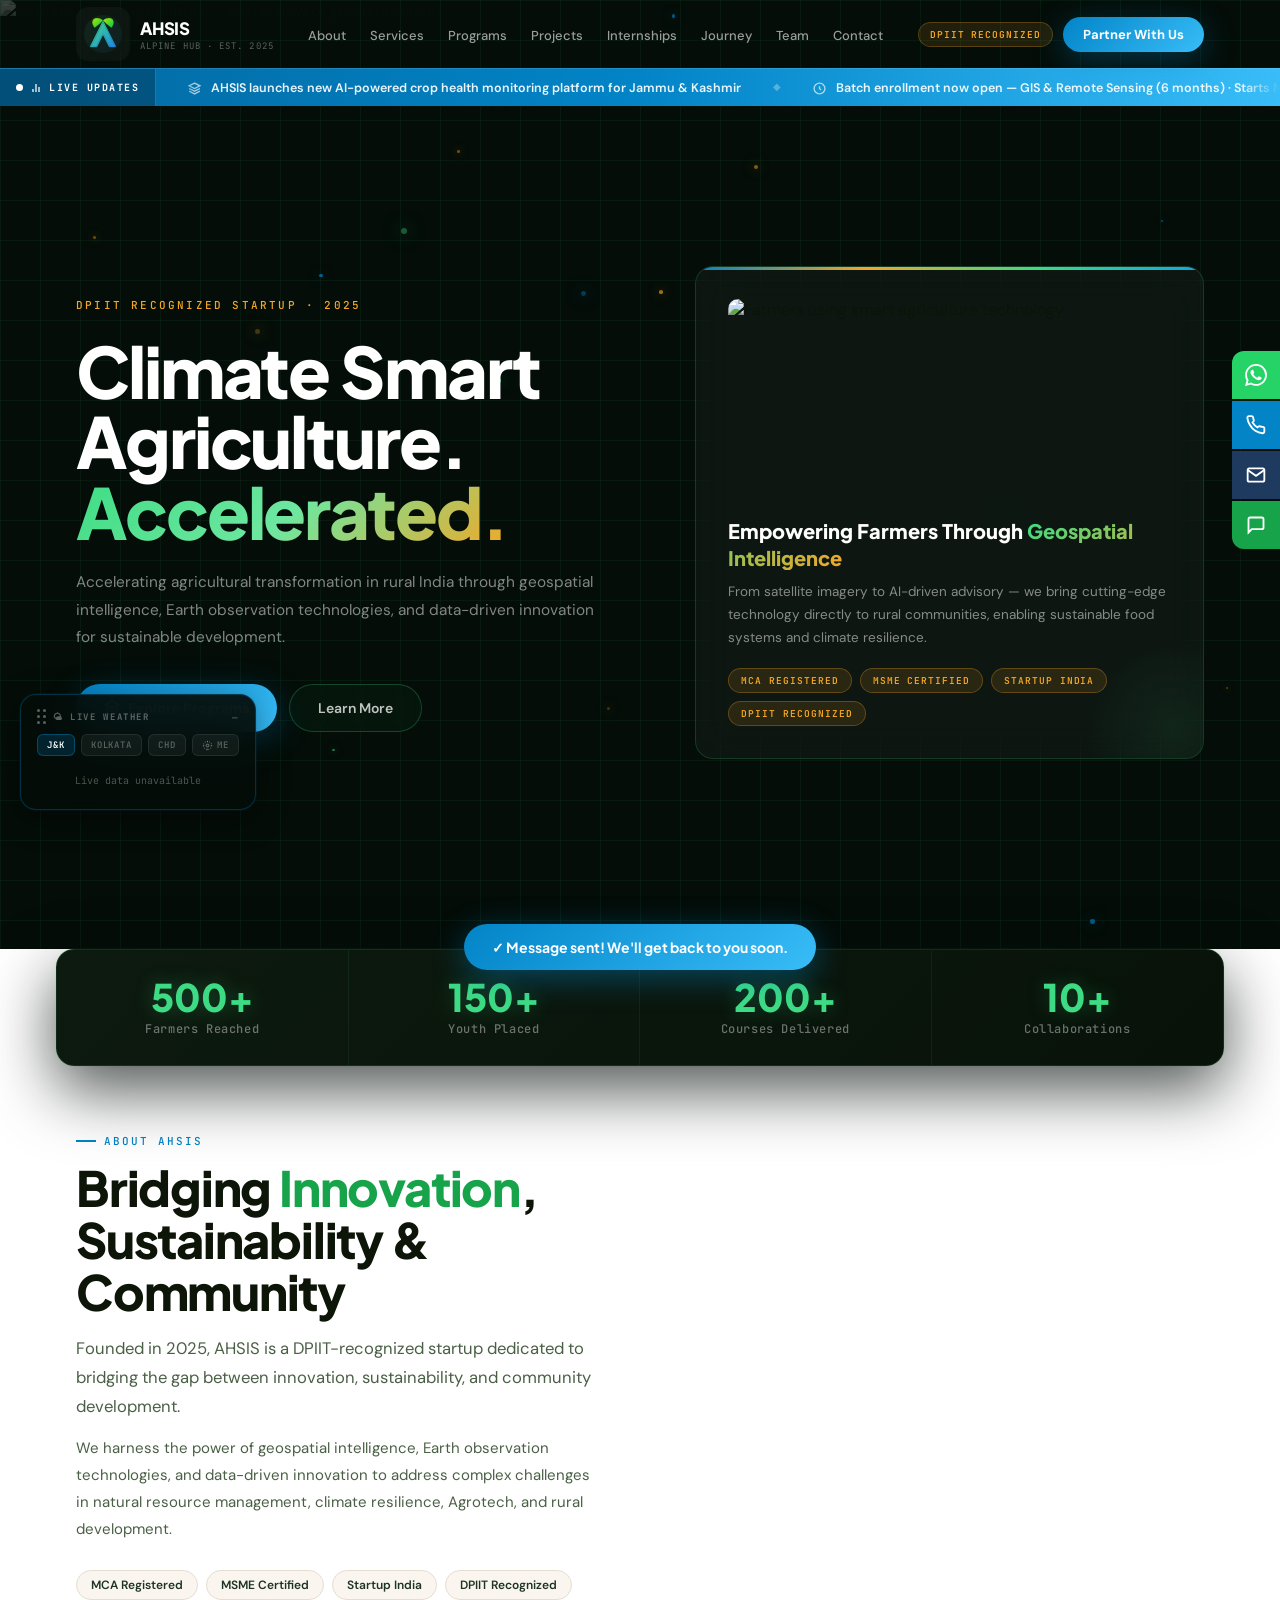
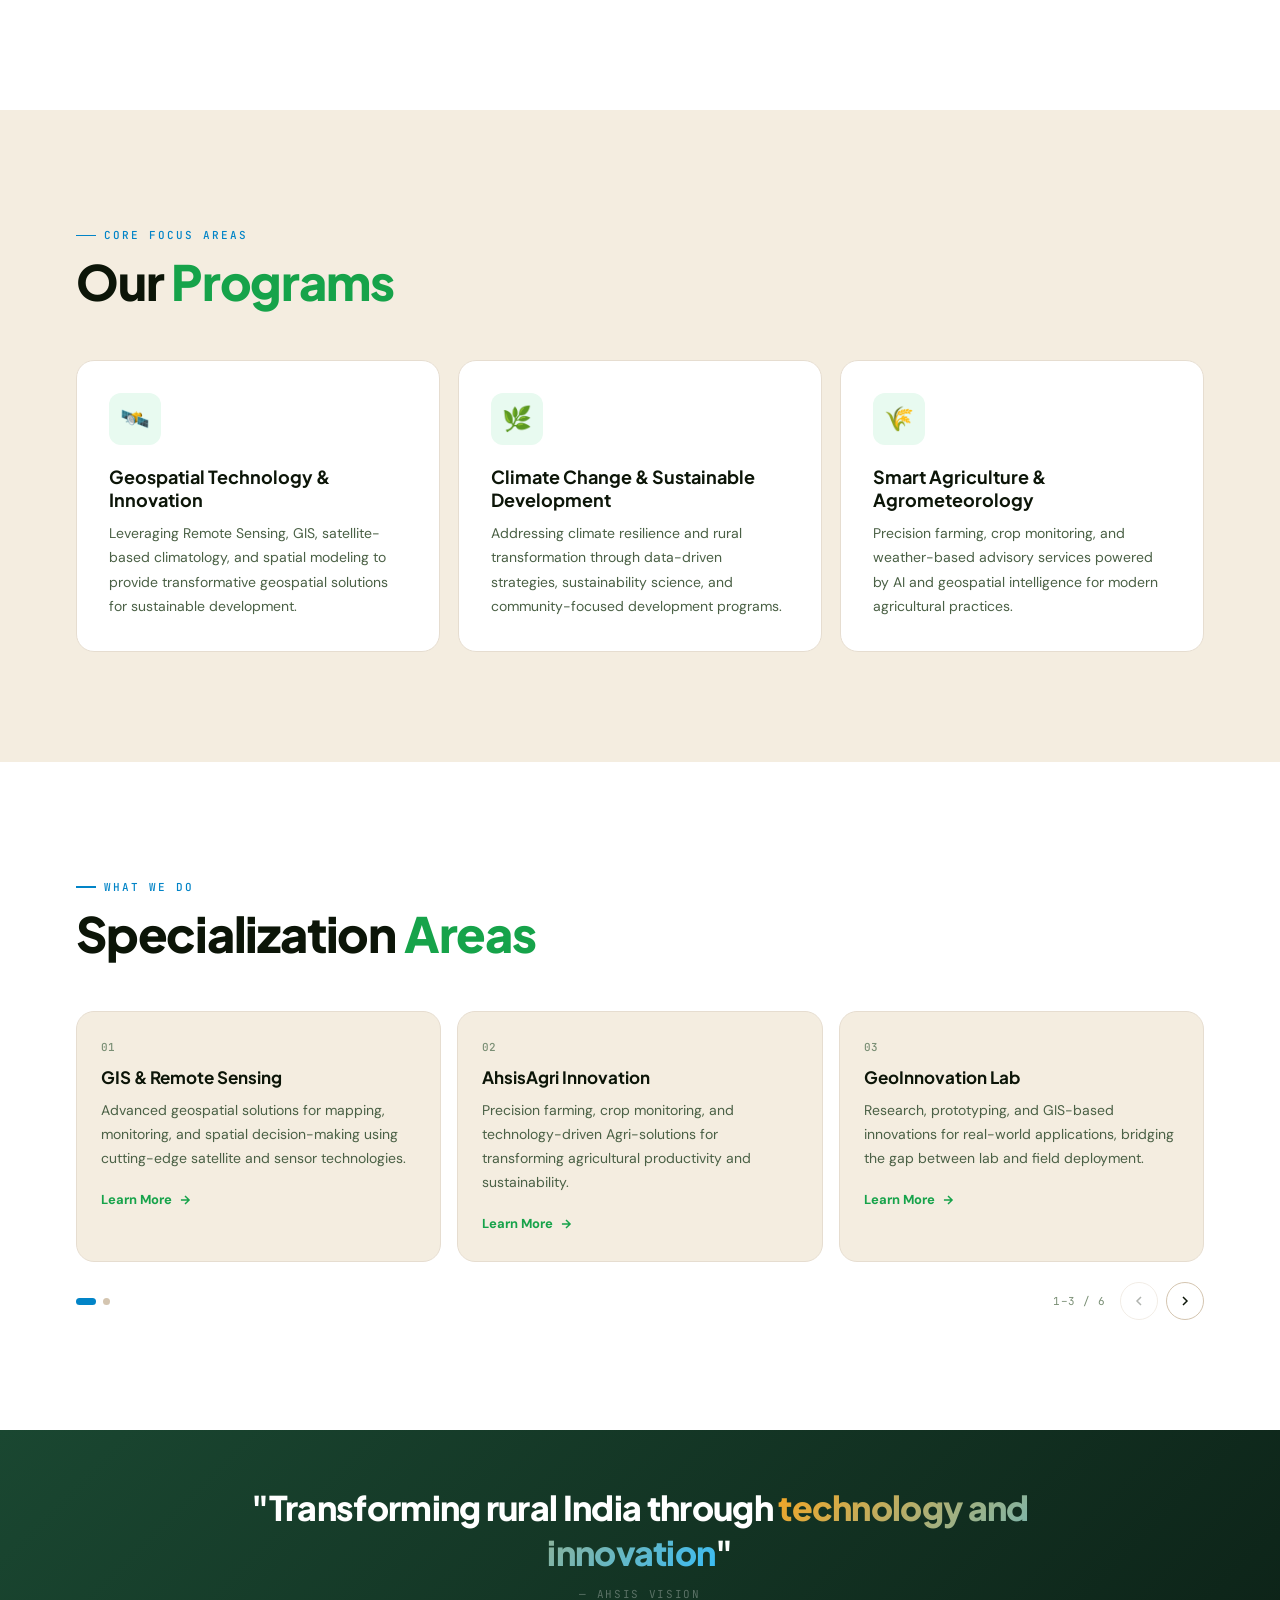
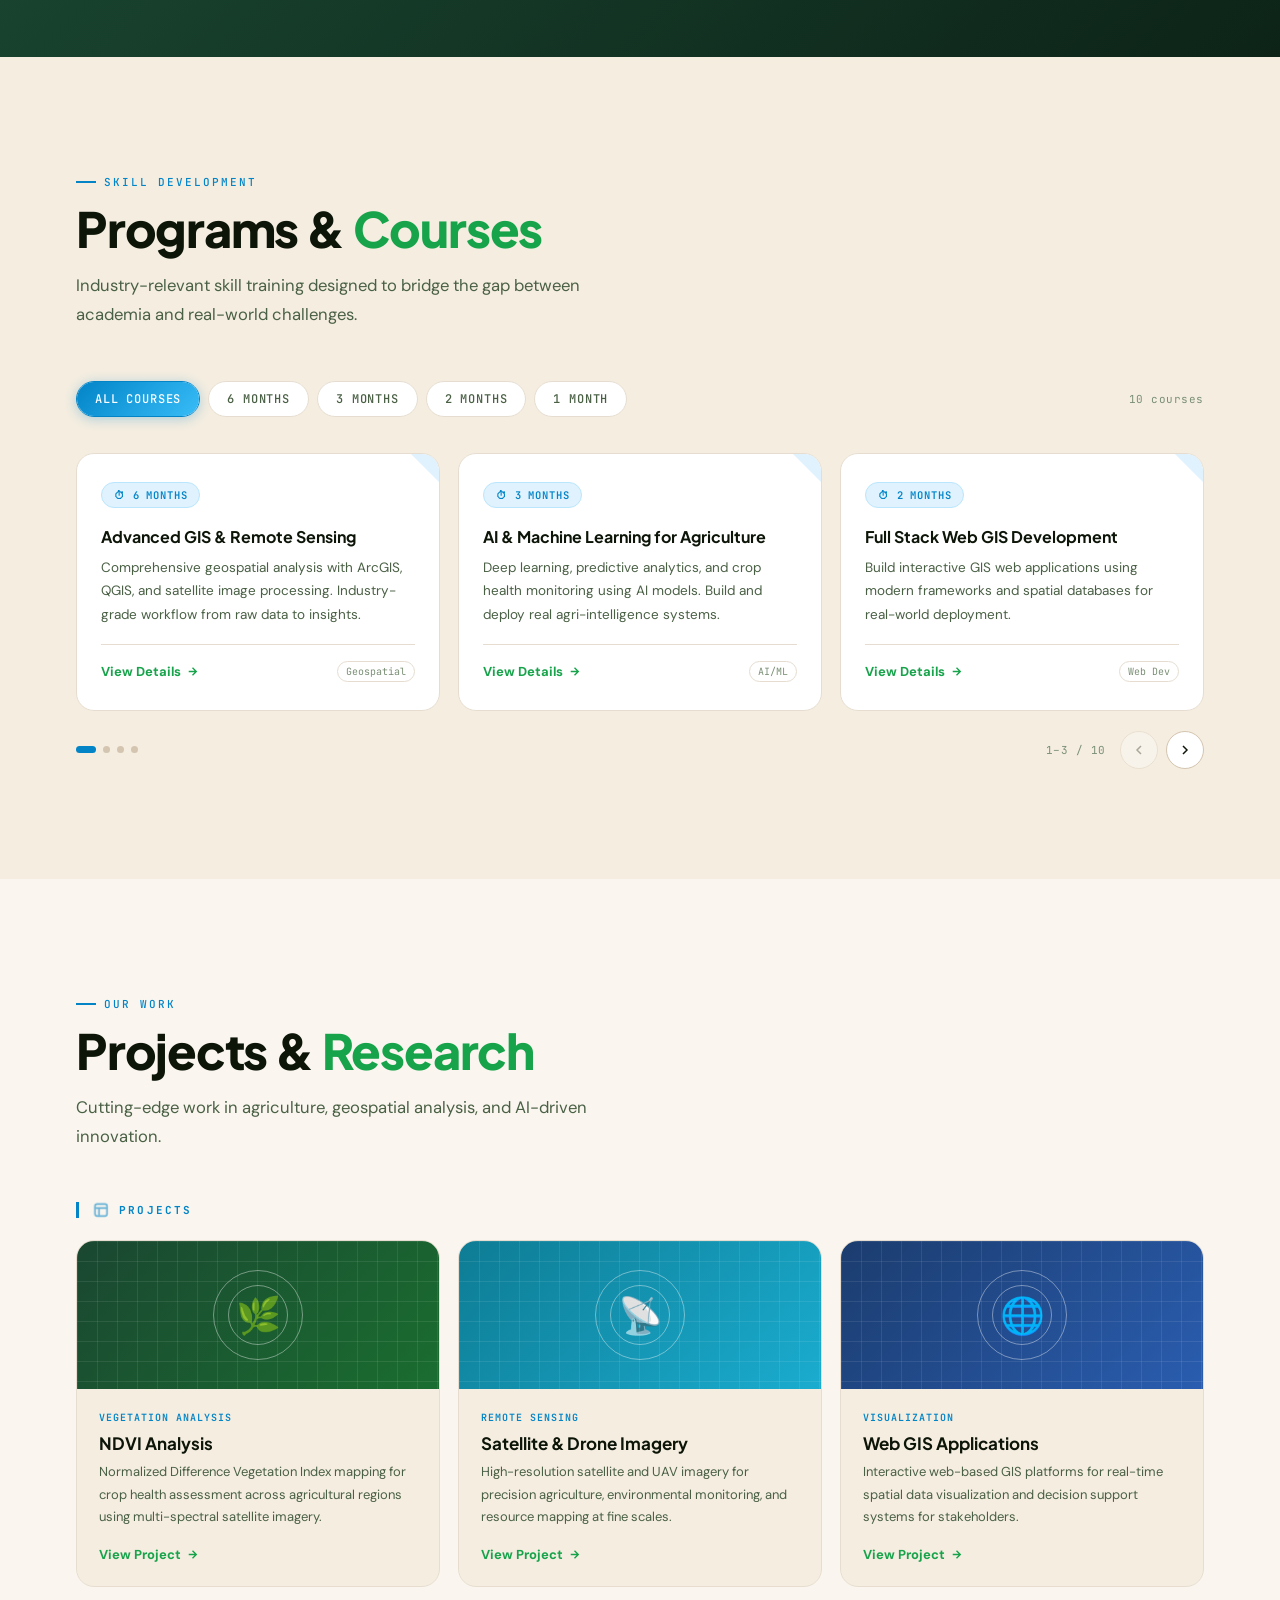
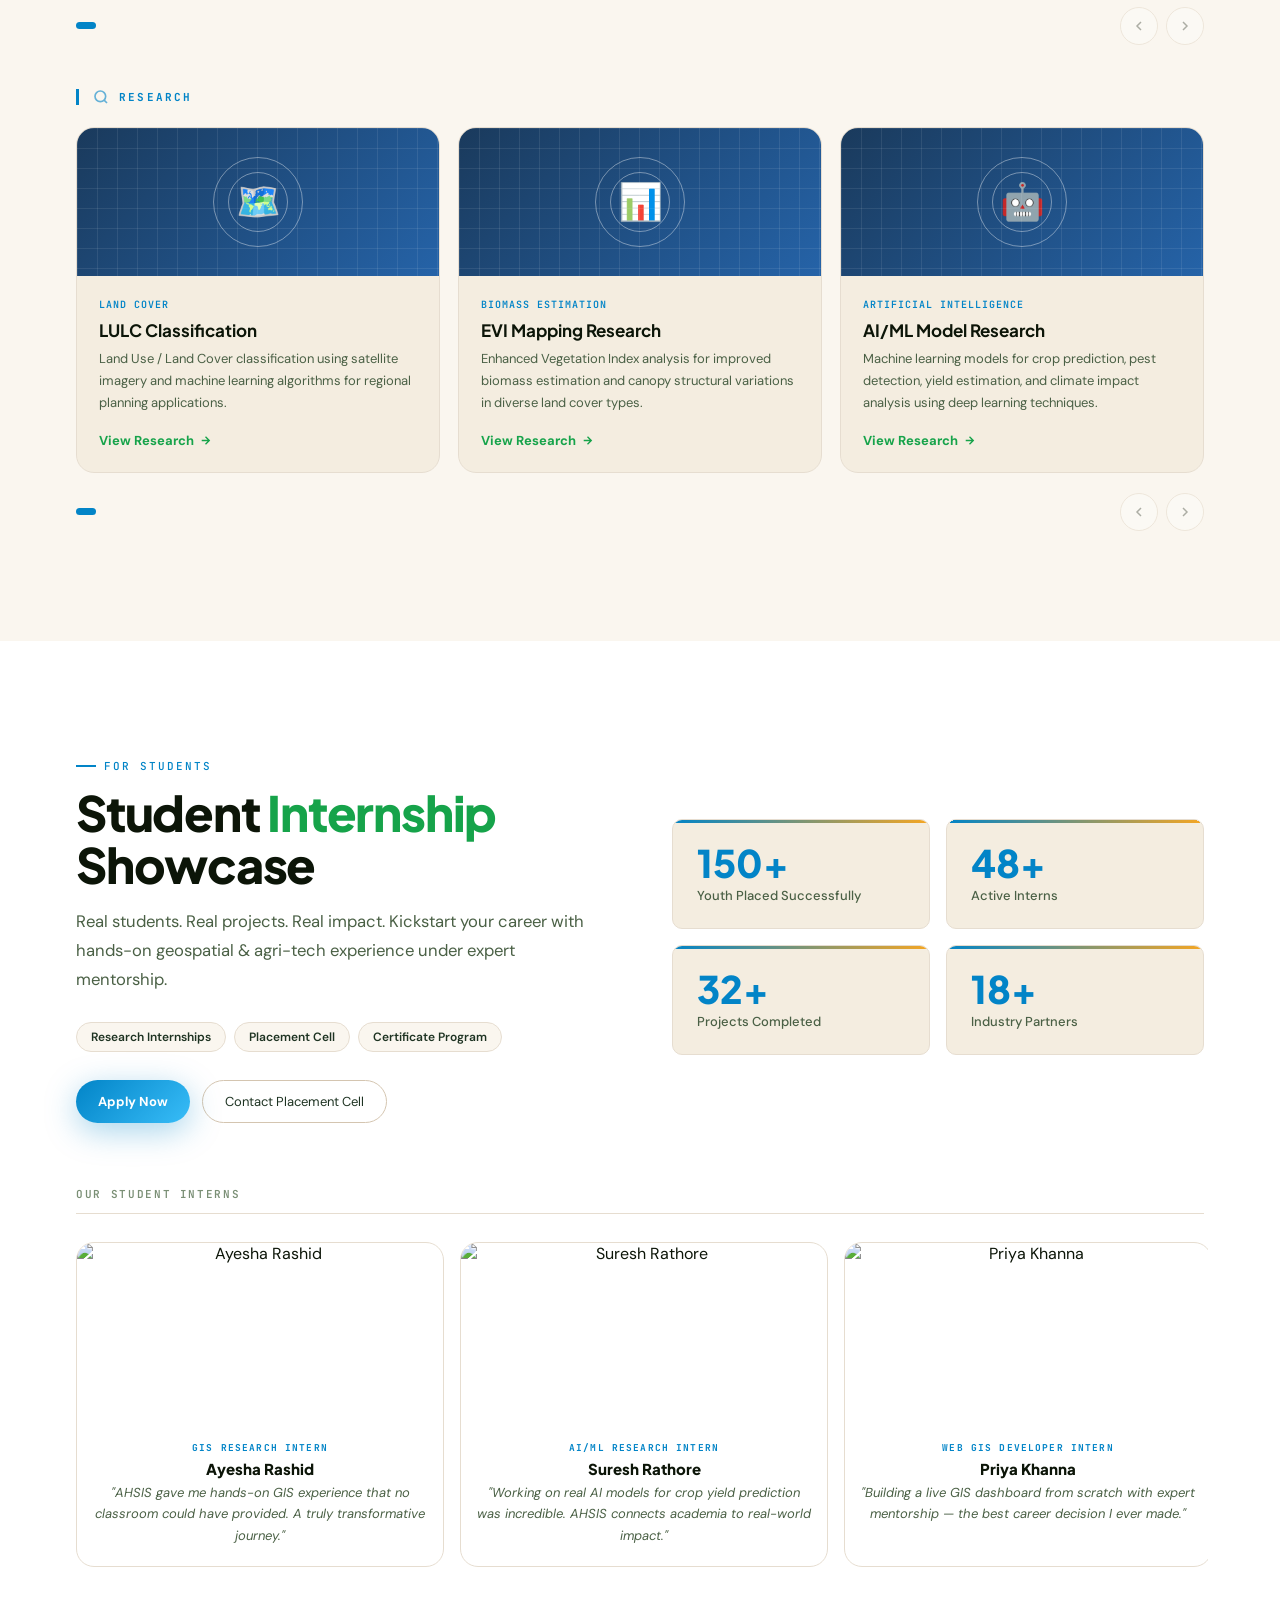
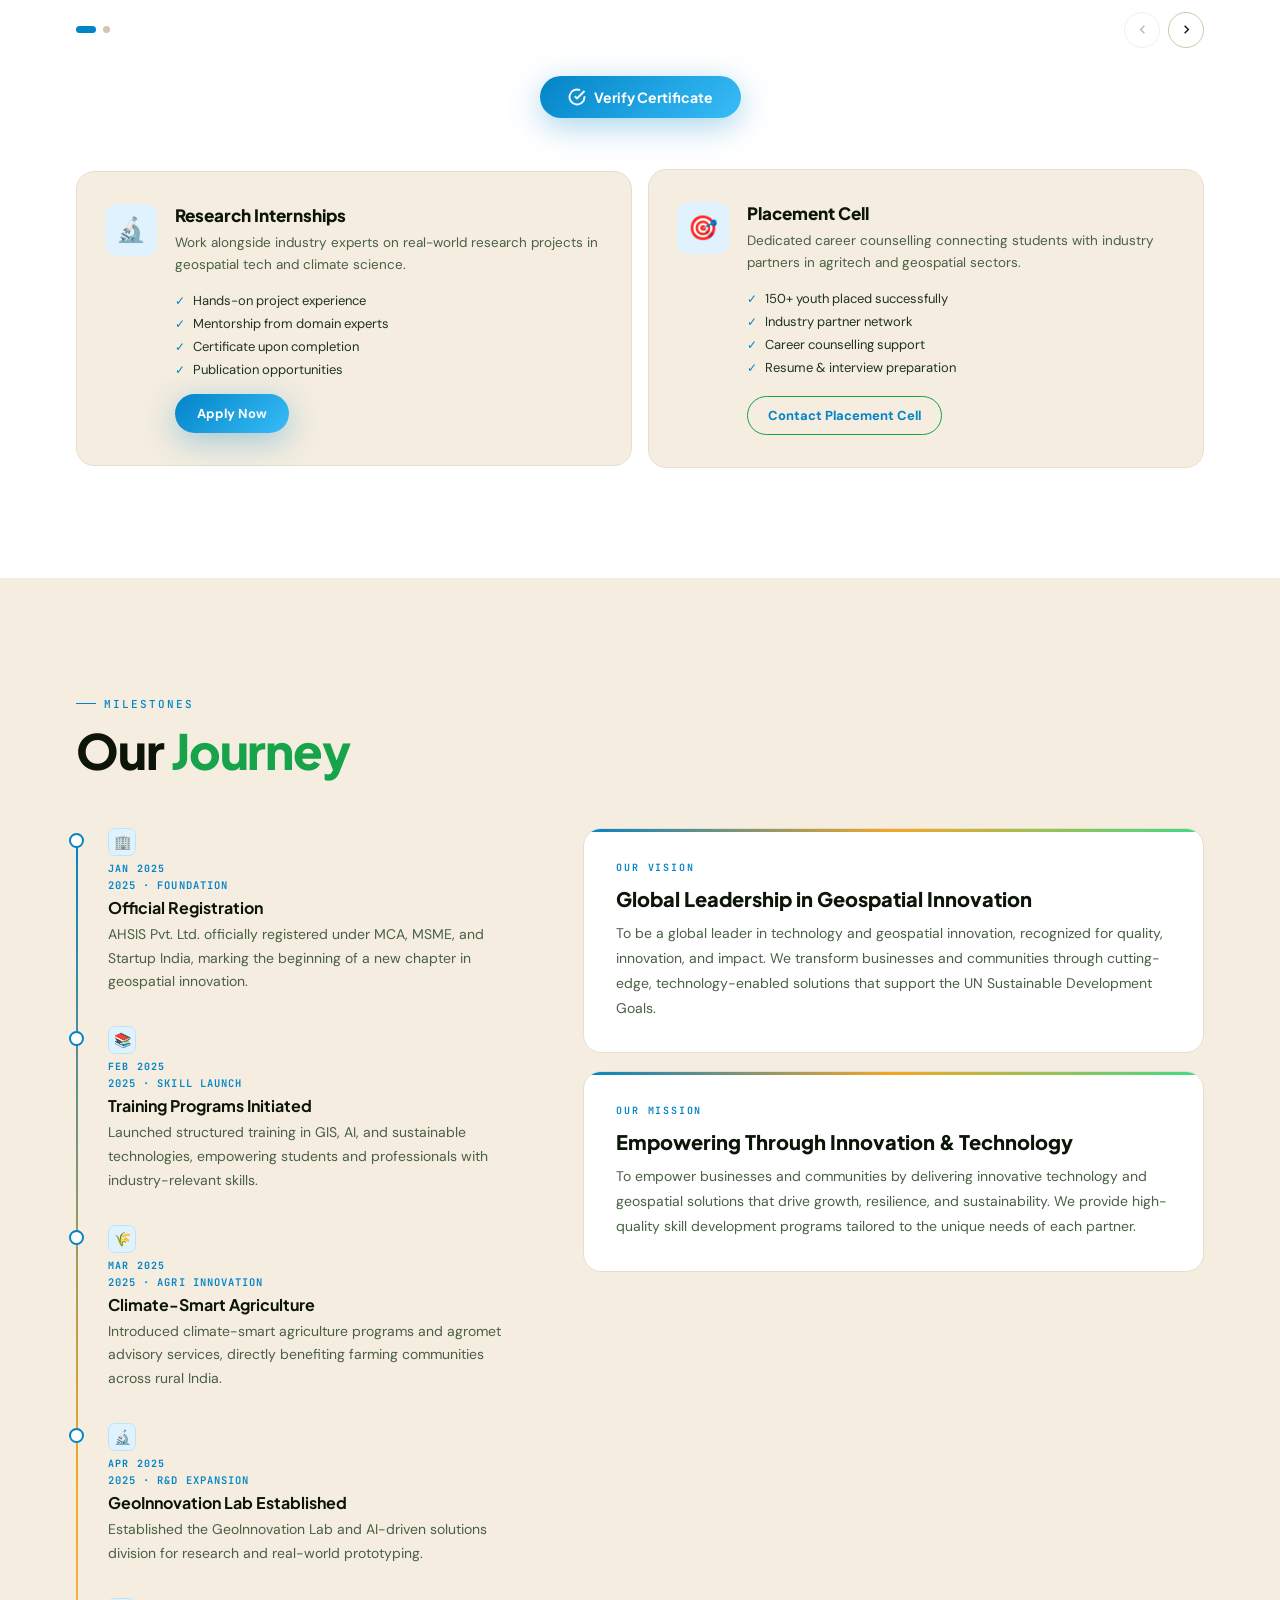
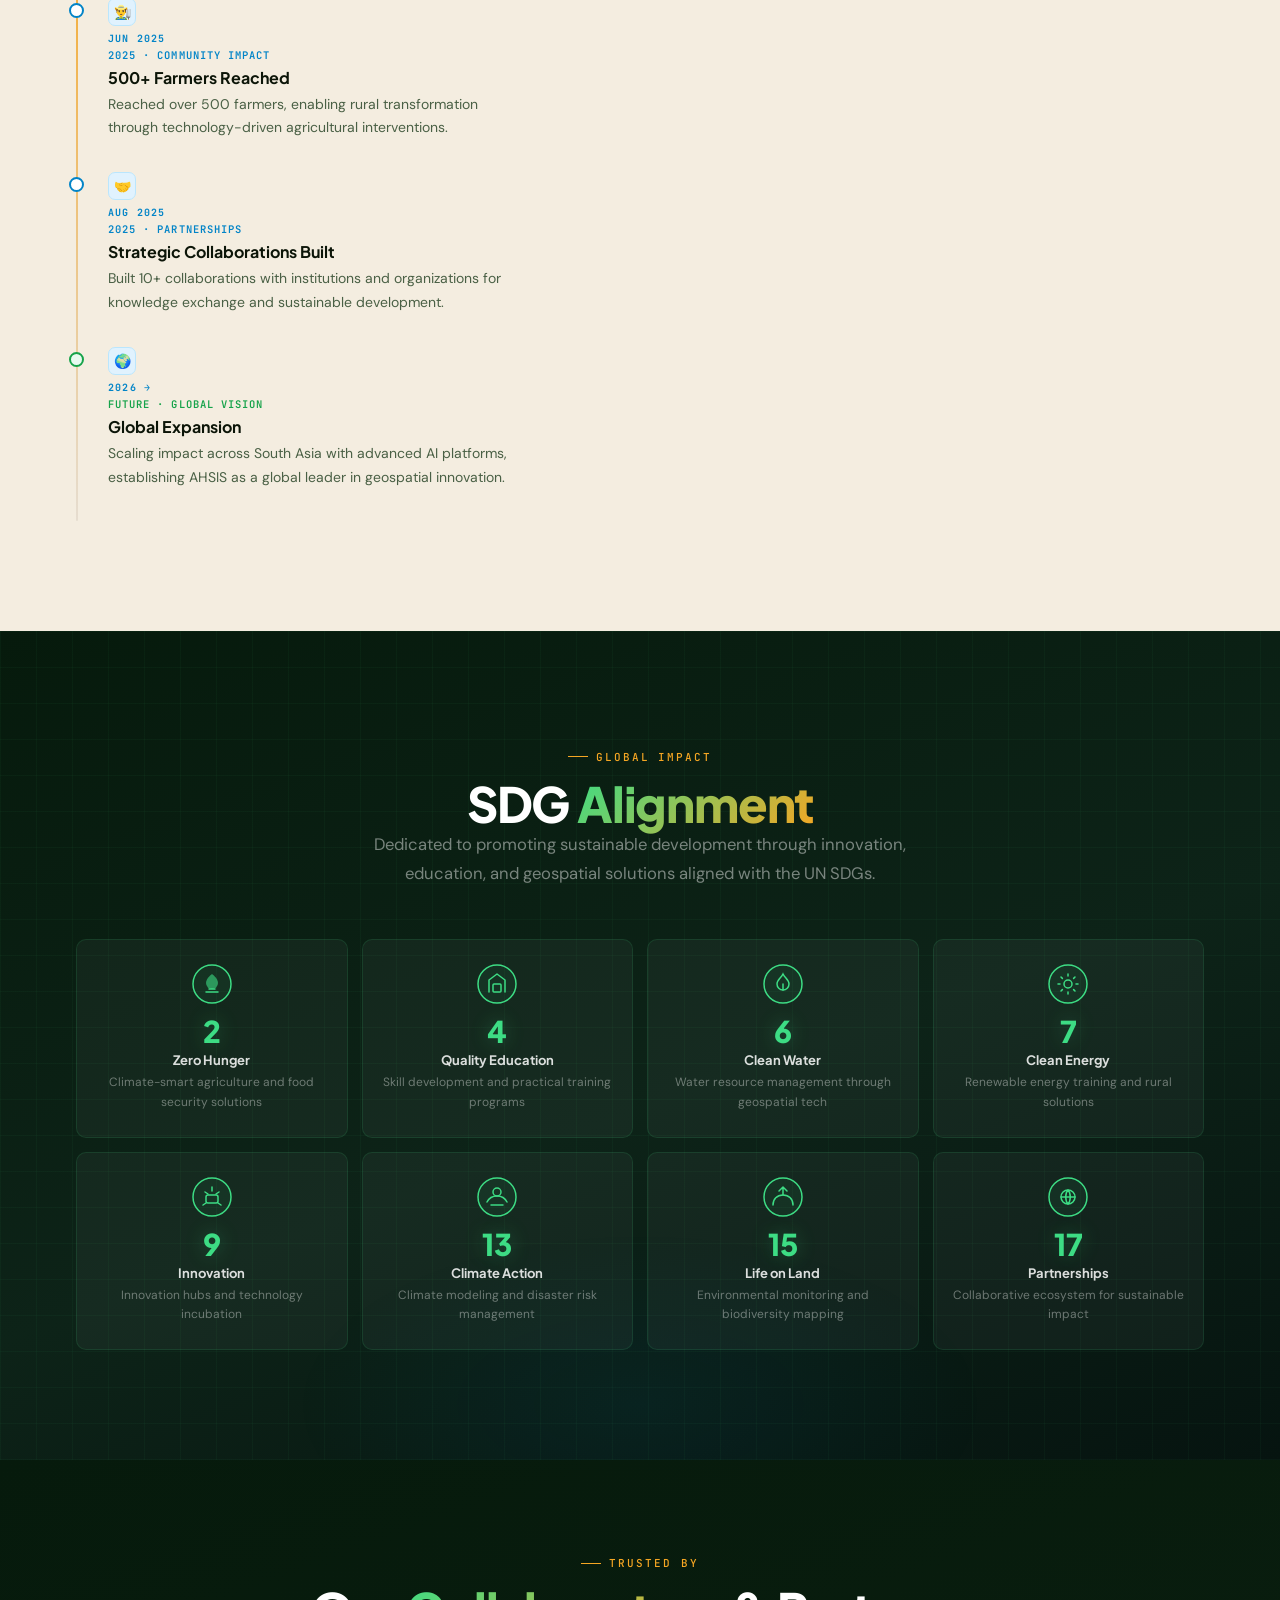
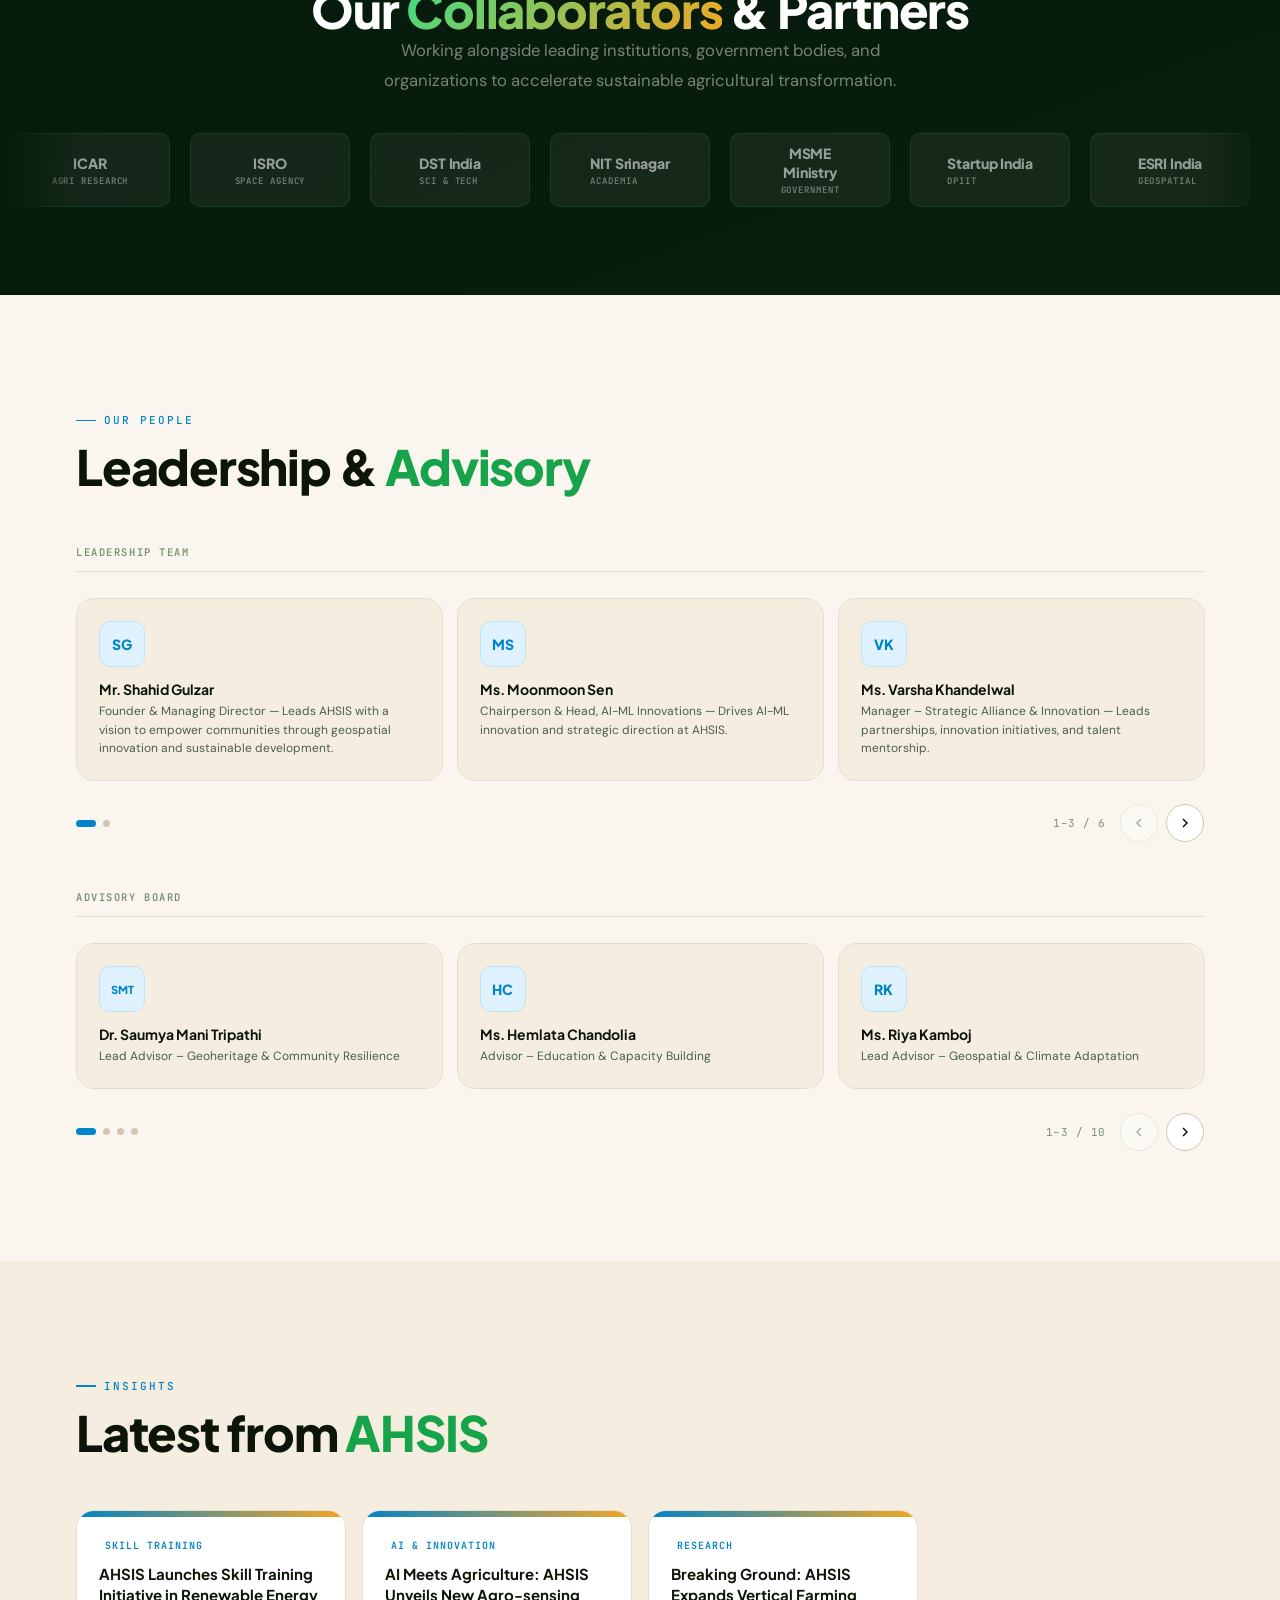
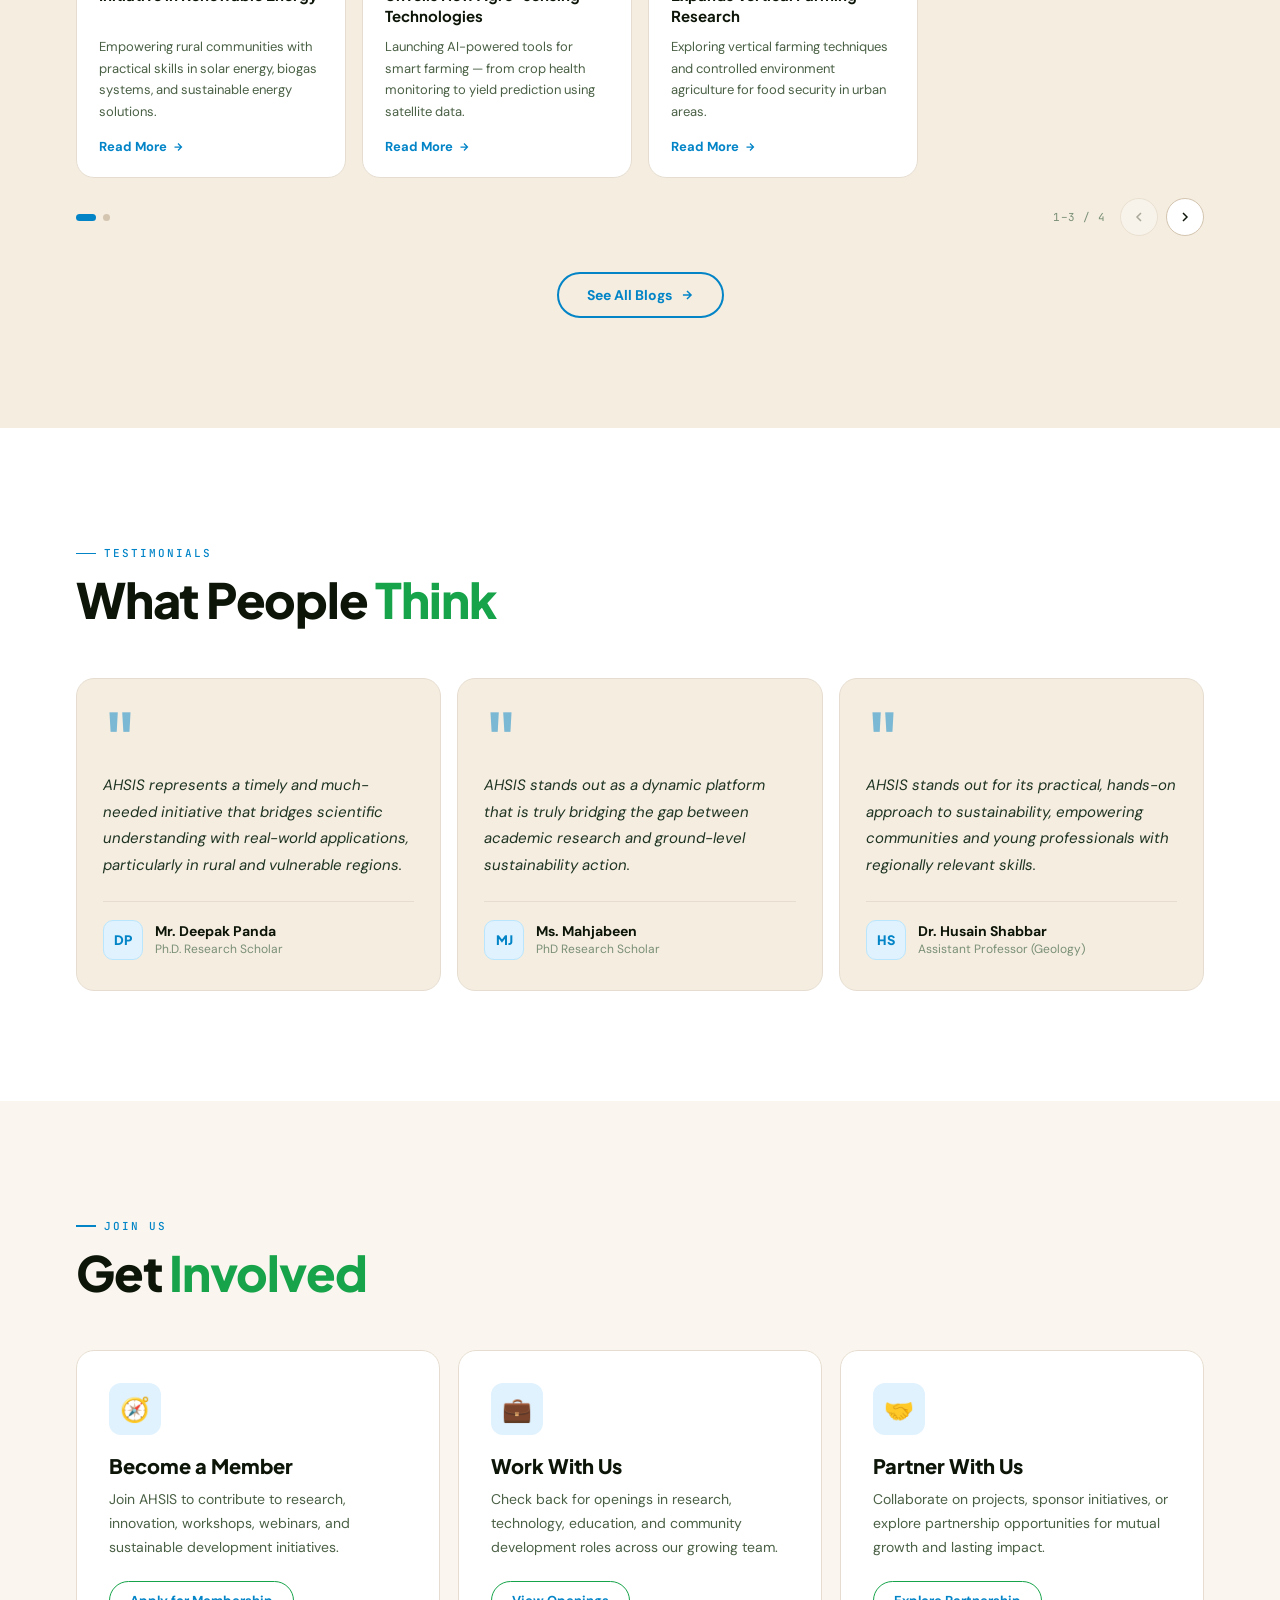
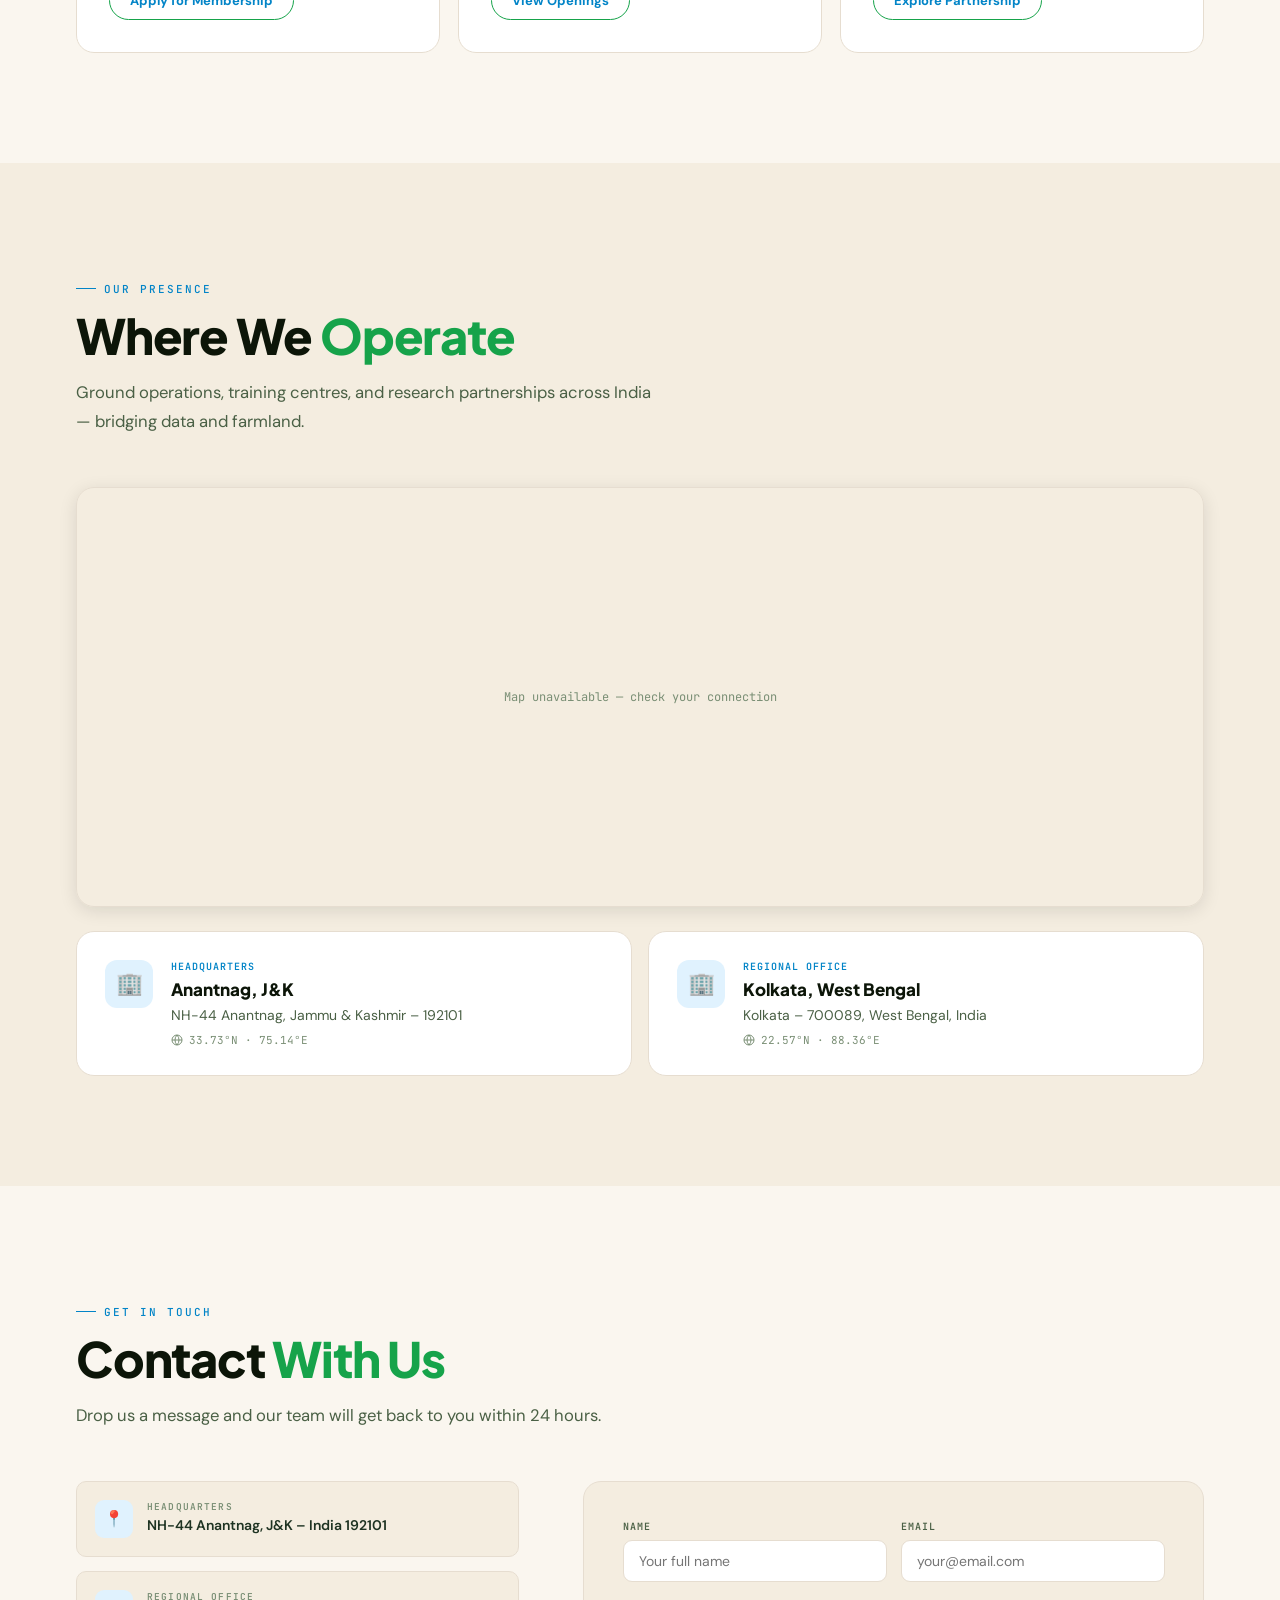
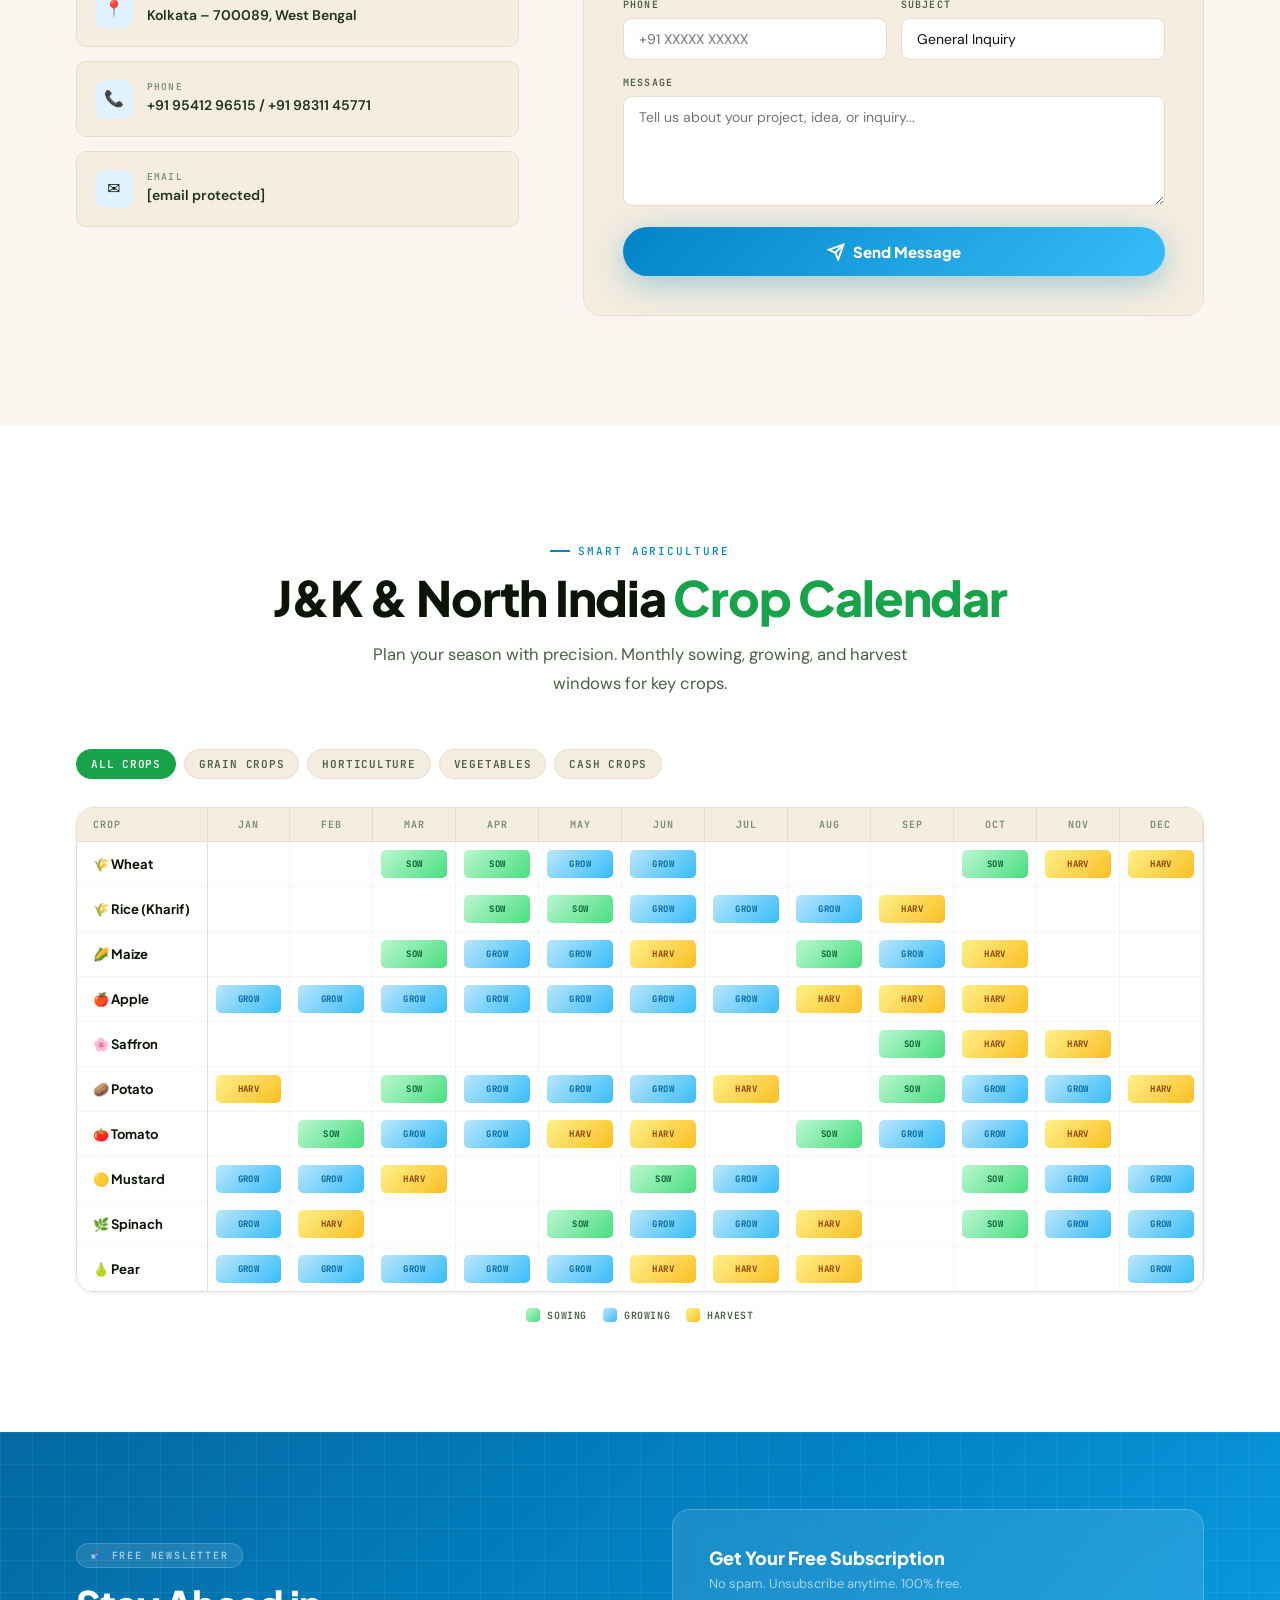
==== live.html @ 2488c9b0 "Add files via upload" ====
<!DOCTYPE html>
<html lang="en">
<head>
<meta charset="UTF-8">
<meta name="viewport" content="width=device-width, initial-scale=1.0">
<title>AHSIS — Climate Smart Agriculture. Accelerated.</title>
<link rel="preconnect" href="https://fonts.googleapis.com">
<link href="https://fonts.googleapis.com/css2?family=Plus+Jakarta+Sans:ital,wght@0,300;0,400;0,500;0,600;0,700;0,800;1,400&family=DM+Sans:ital,opsz,wght@0,9..40,300;0,9..40,400;0,9..40,500;0,9..40,600;1,9..40,400&family=JetBrains+Mono:wght@400;500;600&display=swap" rel="stylesheet">
<style>
/* ════════════════════════════════════════════════════════
   TOKENS & RESET
═══════════════════════════════════════════════════════════ */
:root{
  /* ── CROPIN-inspired darks ── */
  --hero-bg:#040d08;          /* near-black with deep green undertone */
  --dark-surface:#081209;

  /* ── SwitchON-inspired lights ── */
  --white:#ffffff;
  --off:#faf6ef;              /* SwitchON warm cream */
  --soft:#f4ede0;             /* SwitchON earthy card bg */
  --border:#e6ddd0;           /* SwitchON warm border */
  --border2:#d4c5b0;

  /* ── Typography colors ── */
  --ink:#0c1508;
  --ink2:#1e3322;
  --ink3:#4a6045;
  --ink4:#7a8f75;

  /* ── Cropin electric green ── */
  --green:#166534;            /* deep anchor green */
  --green-m:#16a34a;          /* mid — Cropin bright */
  --green-b:#3ddc84;          /* Cropin electric neon green */
  --green-p:#e8faf0;          /* light tint */

  /* ── SwitchON orange / amber ── */
  --orange:#0284c7;           /* sky blue primary */
  --orange-m:#38bdf8;         /* sky blue light */
  --orange-p:#e0f2fe;         /* sky blue tint */
  --orange-p2:#bae6fd;
  --gold:#f5a623;             /* gold accent */

  /* ── Shared accents ── */
  --teal:#0ea5e9;             /* Cropin cyan/teal */
  --forest:#1a4731;           /* SwitchON forest green */

  /* ── Shadows (warm-toned) ── */
  --s1:0 1px 4px rgba(12,21,8,.08);
  --s2:0 4px 18px rgba(12,21,8,.11);
  --s3:0 16px 56px rgba(12,21,8,.17);
  --s-orange:0 8px 32px rgba(2,132,199,.35);

  /* ── Shape ── */
  --r:10px; --rl:18px; --rp:999px;

  /* ── Spacing ── */
  --sec:110px;
}
*,*::before,*::after{margin:0;padding:0;box-sizing:border-box}
html{scroll-behavior:smooth;font-size:16px}
body{font-family:'DM Sans',system-ui,sans-serif;background:var(--white);color:var(--ink);-webkit-font-smoothing:antialiased;overflow-x:hidden}
img{max-width:100%;display:block}
a{text-decoration:none;color:inherit}
button{cursor:pointer;font-family:inherit;border:none;background:none}
::-webkit-scrollbar{width:4px}::-webkit-scrollbar-track{background:var(--dark-surface)}::-webkit-scrollbar-thumb{background:var(--orange);border-radius:4px}

/* ════ UTILITY ════ */
.wrap{max-width:1240px;margin:0 auto;padding:0 clamp(20px,5vw,56px)}
.grid2{display:grid;grid-template-columns:1fr 1fr;gap:clamp(32px,5vw,80px);align-items:center}
.eyebrow{font-family:'JetBrains Mono',monospace;font-size:11px;font-weight:500;letter-spacing:.18em;text-transform:uppercase;color:var(--orange);display:inline-flex;align-items:center;gap:8px;margin-bottom:14px}
.eyebrow::before{content:'';width:20px;height:1.5px;background:var(--orange);flex-shrink:0}
.h2{font-family:'Plus Jakarta Sans',sans-serif;font-size:clamp(28px,3.8vw,52px);font-weight:800;line-height:1.07;letter-spacing:-.025em;color:var(--ink)}
.h2 em{font-style:normal;color:var(--green-m)}
.lead{font-size:clamp(15px,1.3vw,18px);line-height:1.75;color:var(--ink3);margin-top:16px;max-width:580px}
.geo-dots{background-image:radial-gradient(circle,var(--border) 1px,transparent 1px);background-size:22px 22px}

/* ════ SCROLL PROGRESS ════ */
#prog{position:fixed;top:0;left:0;height:3px;background:linear-gradient(90deg,var(--orange),var(--gold),var(--green-b));z-index:9999;width:0;transition:width .1s;box-shadow:0 0 12px rgba(2,132,199,.5)}

/* ════ NAV ════ */
nav{position:fixed;top:0;left:0;right:0;z-index:500;transition:background .3s,box-shadow .3s}
nav.scrolled{background:rgba(4,13,8,.95);backdrop-filter:blur(28px);box-shadow:0 1px 0 rgba(61,220,132,.08)}
.nav-wrap{display:flex;align-items:center;justify-content:space-between;height:68px;max-width:1240px;margin:0 auto;padding:0 clamp(20px,5vw,56px)}
.nav-brand{display:flex;align-items:center;gap:10px}
.logo-hex{width:36px;height:36px;background:linear-gradient(135deg,var(--orange),var(--orange-m));border-radius:8px;display:flex;align-items:center;justify-content:center;font-family:'Plus Jakarta Sans',sans-serif;font-weight:800;font-size:17px;color:#fff;flex-shrink:0;box-shadow:0 4px 14px rgba(2,132,199,.4)}
.nav-name{font-family:'Plus Jakarta Sans',sans-serif;font-weight:800;font-size:17px;color:#fff;letter-spacing:-.01em}
.nav-sub{font-family:'JetBrains Mono',monospace;font-size:9px;color:rgba(255,255,255,.35);letter-spacing:.12em;text-transform:uppercase;display:block}
.nav-links{display:flex;gap:2px;list-style:none}
.nav-links a{font-size:13px;font-weight:500;color:rgba(255,255,255,.6);padding:6px 11px;border-radius:7px;transition:color .2s,background .2s}
.nav-links a:hover,.nav-links a.active{color:var(--green-b);background:rgba(61,220,132,.07)}
.nav-right{display:flex;align-items:center;gap:10px}
.nav-badge{font-family:'JetBrains Mono',monospace;font-size:9.5px;font-weight:600;letter-spacing:.1em;text-transform:uppercase;color:var(--gold);background:rgba(245,166,35,.12);border:1px solid rgba(245,166,35,.25);padding:5px 11px;border-radius:var(--rp);white-space:nowrap}
.nav-cta{font-size:13px;font-weight:700;color:#fff;background:linear-gradient(135deg,var(--orange),var(--orange-m));padding:9px 20px;border-radius:var(--rp);transition:transform .15s,box-shadow .2s;box-shadow:var(--s-orange)}
.nav-cta:hover{transform:translateY(-2px);box-shadow:0 6px 24px rgba(2,132,199,.5)}
.ham{display:none;flex-direction:column;gap:5px;padding:8px;background:rgba(255,255,255,.08);border-radius:8px;cursor:pointer}
.ham span{width:22px;height:2px;background:#fff;border-radius:2px;transition:transform .3s,opacity .3s}
.ham.open span:nth-child(1){transform:translateY(7px) rotate(45deg)}
.ham.open span:nth-child(2){opacity:0}
.ham.open span:nth-child(3){transform:translateY(-7px) rotate(-45deg)}
.mobile-menu{display:none;position:fixed;top:106px;left:0;right:0;background:rgba(5,15,7,.97);backdrop-filter:blur(24px);padding:20px clamp(20px,5vw,56px);border-bottom:1px solid rgba(255,255,255,.06);z-index:499;transform:translateY(-10px);opacity:0;transition:transform .3s,opacity .3s;pointer-events:none}
.mobile-menu.open{transform:translateY(0);opacity:1;pointer-events:all}
.mobile-menu ul{list-style:none;display:flex;flex-direction:column;gap:4px}
.mobile-menu a{font-size:16px;font-weight:600;color:rgba(255,255,255,.7);padding:10px 0;border-bottom:1px solid rgba(255,255,255,.05);display:block;transition:color .2s}
.mobile-menu a:hover{color:#fff}

/* ════ HERO ════ */
.hero{position:relative;min-height:100vh;display:flex;flex-direction:column;justify-content:center;background:var(--hero-bg);overflow:hidden}
.hero-bg-img{position:absolute;inset:0;width:100%;height:100%;object-fit:cover;object-position:center;opacity:.22;mix-blend-mode:luminosity}

/* Cropin-style tech grid overlay */
.hero-overlay::after{content:'';position:absolute;inset:0;background-image:linear-gradient(rgba(61,220,132,.06) 1px,transparent 1px),linear-gradient(90deg,rgba(61,220,132,.06) 1px,transparent 1px);background-size:40px 40px;pointer-events:none}
/* mission visual card */
.mission-visual{background:rgba(255,255,255,.04);border:1px solid rgba(61,220,132,.18);border-radius:var(--rl);padding:32px;backdrop-filter:blur(20px);position:relative;overflow:hidden}
.mission-visual::before{content:'';position:absolute;top:0;left:0;right:0;height:3px;background:linear-gradient(90deg,var(--orange),var(--gold),var(--green-b),var(--teal))}
.mission-visual::after{content:'';position:absolute;bottom:-60px;right:-60px;width:180px;height:180px;border-radius:50%;background:radial-gradient(circle,rgba(61,220,132,.08),transparent 70%);pointer-events:none}
.mv-img{width:100%;height:200px;object-fit:cover;border-radius:10px;margin-bottom:18px}
.mv-tagline{font-family:'Plus Jakarta Sans',sans-serif;font-size:20px;font-weight:800;color:#fff;line-height:1.35;margin-bottom:10px}
.mv-tagline em{font-style:normal;background:linear-gradient(135deg,var(--green-b),var(--gold));-webkit-background-clip:text;-webkit-text-fill-color:transparent;background-clip:text}
.mv-sub{font-size:13.5px;color:rgba(255,255,255,.5);line-height:1.7;margin-bottom:18px}
.mv-badges{display:flex;gap:8px;flex-wrap:wrap}
.mv-badge{font-family:'JetBrains Mono',monospace;font-size:9.5px;font-weight:600;letter-spacing:.1em;text-transform:uppercase;color:var(--gold);background:rgba(245,166,35,.12);border:1px solid rgba(245,166,35,.28);padding:5px 12px;border-radius:var(--rp)}
.hero-inner{position:relative;z-index:10;max-width:1240px;margin:0 auto;padding:160px clamp(20px,5vw,56px) 80px;display:grid;grid-template-columns:1.1fr 1fr;gap:60px;align-items:center}
.hero-eyebrow{display:inline-flex;align-items:center;gap:8px;font-family:'JetBrains Mono',monospace;font-size:11px;font-weight:500;letter-spacing:.2em;text-transform:uppercase;color:var(--gold);margin-bottom:24px}
.hero-dot{width:7px;height:7px;border-radius:50%;background:var(--gold);animation:pulse 2s infinite}
@keyframes pulse{0%,100%{box-shadow:0 0 0 0 rgba(245,166,35,.7)}70%{box-shadow:0 0 0 10px rgba(245,166,35,0)}}
.hero-title{font-family:'Plus Jakarta Sans',sans-serif;font-size:clamp(36px,5.5vw,74px);font-weight:800;line-height:1.0;letter-spacing:-.03em;color:#fff}
.hero-title span{background:linear-gradient(135deg,var(--green-b),#6ee7a0,var(--gold));-webkit-background-clip:text;-webkit-text-fill-color:transparent;background-clip:text}
.hero-desc{font-size:clamp(14px,1.2vw,17px);line-height:1.8;color:rgba(255,255,255,.5);margin-top:22px;max-width:520px}
.hero-actions{display:flex;gap:12px;margin-top:32px;flex-wrap:wrap}
/* Primary CTA */
.btn-glow{font-size:14px;font-weight:700;color:#fff;background:linear-gradient(135deg,var(--orange),var(--orange-m));padding:14px 28px;border-radius:var(--rp);transition:transform .15s,box-shadow .2s;box-shadow:var(--s-orange);display:inline-flex;align-items:center;gap:8px}
.btn-glow:hover{transform:translateY(-3px);box-shadow:0 10px 36px rgba(2,132,199,.55)}
.btn-ghost-dark{font-size:14px;font-weight:600;color:rgba(255,255,255,.75);border:1.5px solid rgba(61,220,132,.25);padding:14px 28px;border-radius:var(--rp);transition:border-color .2s,color .2s,transform .15s,background .2s;backdrop-filter:blur(8px);background:rgba(61,220,132,.04)}
.btn-ghost-dark:hover{border-color:var(--green-b);color:var(--green-b);transform:translateY(-3px);background:rgba(61,220,132,.08)}
.hero-card{background:rgba(255,255,255,.03);border:1px solid rgba(61,220,132,.15);border-radius:var(--rl);padding:30px;backdrop-filter:blur(20px);position:relative;overflow:hidden}
.hero-card::before{content:'';position:absolute;top:0;left:0;right:0;height:2px;background:linear-gradient(90deg,var(--orange),var(--gold),var(--green-b),var(--teal))}
.hc-label{font-family:'JetBrains Mono',monospace;font-size:10px;letter-spacing:.2em;text-transform:uppercase;color:rgba(255,255,255,.28);margin-bottom:14px}
.hc-title{font-family:'Plus Jakarta Sans',sans-serif;font-size:20px;font-weight:800;color:#fff;margin-bottom:6px}
.hc-sub{font-size:13px;color:rgba(255,255,255,.4);line-height:1.6;margin-bottom:18px}
.hc-sep{height:1px;background:rgba(61,220,132,.1);margin:16px 0}
.mono-block{font-family:'JetBrains Mono',monospace;font-size:12px;color:rgba(255,255,255,.35);line-height:2}
.mono-block em{color:var(--green-b);font-style:normal}
.mini-pills{display:flex;gap:7px;flex-wrap:wrap;margin-top:8px}
.mp{font-size:11px;font-weight:600;color:var(--gold);background:rgba(245,166,35,.12);border:1px solid rgba(245,166,35,.25);padding:4px 11px;border-radius:var(--rp)}

/* ════ STATS ════ */
.stats-section{position:relative;z-index:20;padding-bottom:0}
.stats-bar{display:grid;grid-template-columns:repeat(4,1fr);background:linear-gradient(135deg,#0d1a0f,#081209);border:1px solid rgba(61,220,132,.12);border-radius:var(--rl);overflow:hidden;box-shadow:0 24px 64px rgba(4,13,8,.7),0 0 0 1px rgba(61,220,132,.06);margin:0 clamp(20px,5vw,56px);transform:translateY(-36px)}
.si{padding:28px 20px;text-align:center;border-right:1px solid rgba(61,220,132,.08);position:relative;transition:background .3s}
.si:last-child{border-right:none}
.si::before{content:'';position:absolute;top:0;left:0;right:0;height:2px;background:linear-gradient(90deg,var(--orange),var(--gold));transform:scaleX(0);transition:transform .5s ease;transform-origin:left}
.si:hover::before{transform:scaleX(1)}
.si:hover{background:rgba(2,132,199,.04)}
.si-num{font-family:'Plus Jakarta Sans',sans-serif;font-size:clamp(24px,3vw,38px);font-weight:800;color:var(--green-b);line-height:1;display:block;text-shadow:0 0 20px rgba(61,220,132,.3)}
.si-lbl{font-size:12px;color:rgba(255,255,255,.4);margin-top:5px;font-weight:500;font-family:'JetBrains Mono',monospace;letter-spacing:.05em}

/* ════ SECTIONS SHARED ════ */
section{padding:var(--sec) 0}
.sec-header{margin-bottom:clamp(36px,4vw,60px)}
.sec-header.center{text-align:center}
.sec-header.center .lead{margin-left:auto;margin-right:auto}

/* ════ ABOUT BANNER ════ */
.badge-row{display:flex;gap:8px;flex-wrap:wrap;margin-top:28px}
.bp{font-size:12px;font-weight:600;color:var(--ink2);background:var(--soft);border:1px solid var(--border);padding:6px 14px;border-radius:var(--rp);transition:border-color .2s,color .2s}
.bp:hover{border-color:var(--orange);color:var(--orange)}
.about-banner{position:relative;border-radius:var(--rl);overflow:hidden;box-shadow:var(--s3)}
.about-banner-img{width:100%;height:320px;object-fit:cover;display:block;transition:transform .5s}
.about-banner:hover .about-banner-img{transform:scale(1.04)}
.about-banner-overlay{position:absolute;inset:0;background:linear-gradient(to top,rgba(5,15,7,.92) 50%,rgba(5,15,7,.3) 100%);display:flex;flex-direction:column;justify-content:flex-end;padding:28px}
.ab-label{font-family:'JetBrains Mono',monospace;font-size:10px;font-weight:600;letter-spacing:.18em;text-transform:uppercase;color:var(--gold);margin-bottom:10px}
.ab-text{font-size:15px;line-height:1.75;color:rgba(255,255,255,.88);margin-bottom:16px}
.ab-text strong{color:#fff;font-weight:700}
.ab-badges{display:flex;gap:8px;flex-wrap:wrap}
.ab-badge{font-family:'JetBrains Mono',monospace;font-size:9.5px;font-weight:600;letter-spacing:.09em;color:var(--gold);background:rgba(245,166,35,.14);border:1px solid rgba(245,166,35,.3);padding:4px 11px;border-radius:var(--rp)}

/* ════ GALLERY COLLAGE ════ */
.gallery-collage{display:grid;grid-template-columns:repeat(3,1fr);gap:8px;margin-top:20px}
.gallery-thumb{position:relative;border-radius:8px;overflow:hidden;cursor:pointer;aspect-ratio:1;background:var(--soft)}
.gallery-thumb img{width:100%;height:100%;object-fit:cover;transition:transform .35s,box-shadow .35s;display:block}
.gallery-thumb:hover img{transform:scale(1.1)}
.gallery-thumb::after{content:'🔍';position:absolute;inset:0;background:rgba(2,132,199,.55);display:flex;align-items:center;justify-content:center;font-size:22px;opacity:0;transition:opacity .25s;display:flex;align-items:center;justify-content:center}
.gallery-thumb:hover::after{opacity:1}
/* lightbox */
#lightbox{position:fixed;inset:0;background:rgba(0,0,0,.92);z-index:9000;display:none;align-items:center;justify-content:center;animation:lbIn .25s ease}
#lightbox.open{display:flex}
@keyframes lbIn{from{opacity:0;transform:scale(.95)}to{opacity:1;transform:scale(1)}}
.lb-inner{position:relative;max-width:90vw;max-height:90vh}
.lb-inner img{max-width:90vw;max-height:85vh;object-fit:contain;border-radius:10px;box-shadow:0 20px 80px rgba(0,0,0,.6)}
.lb-close{position:absolute;top:-14px;right:-14px;width:36px;height:36px;background:#fff;color:#000;border-radius:50%;font-size:18px;font-weight:800;border:none;cursor:pointer;display:flex;align-items:center;justify-content:center;box-shadow:0 4px 16px rgba(0,0,0,.3);z-index:1}
.lb-prev,.lb-next{position:fixed;top:50%;transform:translateY(-50%);background:rgba(255,255,255,.12);border:1.5px solid rgba(255,255,255,.2);color:#fff;width:48px;height:48px;border-radius:50%;font-size:20px;cursor:pointer;display:flex;align-items:center;justify-content:center;transition:background .2s;z-index:9001}
.lb-prev{left:16px}.lb-next{right:16px}
.lb-prev:hover,.lb-next:hover{background:rgba(255,255,255,.25)}

/* ════ PROJECTS SUB-SECTIONS ════ */
.proj-sub-label{font-family:'JetBrains Mono',monospace;font-size:11px;font-weight:700;letter-spacing:.2em;text-transform:uppercase;color:var(--orange);border-left:3px solid var(--orange);padding-left:14px;margin:44px 0 22px;display:flex;align-items:center;gap:10px}
.proj-sub-label:first-of-type{margin-top:8px}
.proj-sub-label svg{opacity:.6}
.research-grid .pj-vis{background:linear-gradient(135deg,#1a3a5c,#2563a8) !important}

/* ════ INTERNSHIP SIMPLIFIED ════ */
/* Intern showcase carousel */
.sic-carousel-wrap{position:relative;overflow:hidden;margin:0 -4px;margin-bottom:36px}
.sic-track{display:flex;gap:16px;transition:transform .42s cubic-bezier(.25,.8,.25,1);will-change:transform;padding:4px 4px 8px}
.sic{background:var(--white);border:1px solid var(--border);border-radius:var(--rl);overflow:hidden;transition:box-shadow .3s,transform .3s;text-align:center;position:relative;flex:0 0 calc(33.333% - 11px)}
.sic:hover{box-shadow:0 12px 36px rgba(2,132,199,.15);transform:translateY(-6px)}
.sic-img{width:100%;height:180px;object-fit:cover;display:block}
.sic-role{font-family:'JetBrains Mono',monospace;font-size:9.5px;font-weight:700;letter-spacing:.12em;text-transform:uppercase;color:var(--orange);margin-bottom:5px}
.sic-body{padding:18px 16px 20px}
.sic-name{font-family:'Plus Jakarta Sans',sans-serif;font-size:15px;font-weight:800;color:var(--ink);margin-bottom:4px}
.sic-quote{font-size:13px;color:var(--ink3);line-height:1.65;font-style:italic}
.sic-nav{display:flex;align-items:center;justify-content:space-between;margin-top:4px;margin-bottom:28px}
.sic-dots{display:flex;gap:7px;align-items:center}
.sic-dot{width:7px;height:7px;border-radius:50%;background:var(--border2);transition:background .25s,width .25s;cursor:pointer;border:none}
.sic-dot.active{background:var(--orange);width:20px;border-radius:4px}
.sic-arrows{display:flex;gap:8px}
.sic-arr{width:36px;height:36px;border-radius:50%;border:1.5px solid var(--border2);background:var(--white);display:flex;align-items:center;justify-content:center;cursor:pointer;transition:all .2s;flex-shrink:0}
.sic-arr:hover{border-color:var(--orange);background:var(--orange-p)}
.sic-arr:disabled{opacity:.3;cursor:not-allowed}
.sic-arr svg{width:15px;height:15px;stroke:var(--ink);stroke-width:2.2;fill:none}
@media(max-width:900px){.sic{flex:0 0 calc(50% - 8px)}}
@media(max-width:560px){.sic{flex:0 0 100%}}
.verify-row{text-align:center;margin-top:16px}
.btn-verify{display:inline-flex;align-items:center;gap:8px;font-family:'Plus Jakarta Sans',sans-serif;font-size:14px;font-weight:700;color:#fff;background:linear-gradient(135deg,var(--orange),var(--orange-m));padding:12px 28px;border-radius:var(--rp);border:none;cursor:pointer;transition:transform .2s,box-shadow .2s;box-shadow:var(--s-orange)}
.btn-verify:hover{transform:translateY(-3px);box-shadow:0 8px 28px rgba(2,132,199,.45)}
/* verify modal */
.verify-modal-body{padding:32px 28px}
.verify-input-wrap{display:flex;gap:10px;margin-top:20px}
.verify-input{flex:1;background:var(--soft);border:1.5px solid var(--border);border-radius:9px;color:var(--ink);font-family:'DM Sans',sans-serif;font-size:14px;padding:11px 15px;outline:none;transition:border-color .2s}
.verify-input:focus{border-color:var(--orange)}
.verify-submit{font-size:14px;font-weight:700;color:#fff;background:var(--orange);border:none;border-radius:9px;padding:11px 22px;cursor:pointer;transition:background .2s,transform .15s;white-space:nowrap}
.verify-submit:hover{background:var(--orange-m);transform:translateY(-2px)}
.verify-note{font-size:12px;color:var(--ink4);margin-top:12px;font-family:'JetBrains Mono',monospace;letter-spacing:.04em}

/* ════ JOURNEY ICON + DATE ════ */
.tli-date{font-family:'JetBrains Mono',monospace;font-size:10px;font-weight:700;color:var(--orange);letter-spacing:.12em;text-transform:uppercase;margin-bottom:3px}
.tli-icon{display:inline-flex;align-items:center;justify-content:center;width:28px;height:28px;background:var(--orange-p);border-radius:7px;font-size:14px;margin-bottom:6px;border:1px solid var(--orange-p2)}

/* ════ BLOG MODAL ════ */
.blog-modal-img{width:100%;height:200px;object-fit:cover;border-radius:10px;margin-bottom:18px;display:block}
.blog-modal-cat{font-family:'JetBrains Mono',monospace;font-size:10px;font-weight:600;letter-spacing:.12em;text-transform:uppercase;color:var(--orange);margin-bottom:10px;display:flex;align-items:center;gap:6px}
.blog-modal-title{font-family:'Plus Jakarta Sans',sans-serif;font-size:22px;font-weight:800;color:var(--ink);line-height:1.3;margin-bottom:14px}
.blog-modal-body{font-size:15px;line-height:1.8;color:var(--ink2)}
.blog-modal-body p{margin-bottom:14px}
.blog-see-all-wrap{text-align:center;margin-top:36px}
.btn-see-all{display:inline-flex;align-items:center;gap:8px;font-size:14px;font-weight:700;color:var(--orange);border:2px solid var(--orange);padding:12px 28px;border-radius:var(--rp);transition:background .2s,color .2s,transform .15s,box-shadow .2s}
.btn-see-all:hover{background:var(--orange);box-shadow:var(--s-orange);color:#fff;transform:translateY(-2px)}

/* ════ SDG ICONS ════ */
.sdg-icon{display:flex;align-items:center;justify-content:center;margin-bottom:12px}
.sdg-icon svg{width:40px;height:40px}

/* ════ FOCUS AREAS ════ */
.focus{background:var(--soft)}
.f-grid{display:grid;grid-template-columns:repeat(3,1fr);gap:18px}
.fc{background:var(--white);border:1px solid var(--border);border-radius:var(--rl);padding:clamp(24px,2.5vw,36px);transition:box-shadow .3s,transform .3s,border-color .3s,background .3s;position:relative;overflow:hidden}
.fc::after{content:'';position:absolute;bottom:0;left:0;right:0;height:3px;background:linear-gradient(90deg,var(--orange),var(--gold));transform:scaleX(0);transition:transform .3s;transform-origin:left}
.fc:hover{box-shadow:0 16px 48px rgba(2,132,199,.15);transform:translateY(-5px);border-color:var(--orange-p2);background:var(--orange-p)}
.fc:hover::after{transform:scaleX(1)}
.fc:hover .fc-title{color:var(--orange)}
.fc-icon{width:52px;height:52px;background:var(--green-p);border-radius:12px;display:flex;align-items:center;justify-content:center;font-size:24px;margin-bottom:20px;transition:transform .3s,background .3s}
.fc:hover .fc-icon{transform:scale(1.1) rotate(-5deg);background:var(--orange-p2)}
.fc-title{font-family:'Plus Jakarta Sans',sans-serif;font-size:18px;font-weight:700;color:var(--ink);margin-bottom:10px;transition:color .3s}
.fc-desc{font-size:14px;line-height:1.75;color:var(--ink3)}

/* ════ SERVICES ════ */
.svc-grid{display:grid;grid-template-columns:repeat(3,1fr);gap:16px}
.sc{background:var(--soft);border:1px solid var(--border);border-radius:var(--rl);padding:28px 24px;transition:box-shadow .25s,transform .25s,background .25s,border-color .25s;position:relative;overflow:hidden;cursor:pointer}
.sc:hover{box-shadow:0 12px 40px rgba(2,132,199,.18);transform:translateY(-4px);background:var(--white);border-color:var(--orange-p2)}
.sc-bar{position:absolute;top:0;left:0;width:3px;height:100%;background:linear-gradient(180deg,var(--orange),var(--gold));opacity:0;transition:opacity .25s}
.sc:hover .sc-bar{opacity:1}
.sn{font-family:'JetBrains Mono',monospace;font-size:11px;color:var(--ink4);margin-bottom:12px;font-weight:500}
.st{font-family:'Plus Jakarta Sans',sans-serif;font-size:17px;font-weight:700;color:var(--ink);margin-bottom:10px;transition:color .25s}
.sc:hover .st{color:var(--orange)}
.sd{font-size:14px;line-height:1.72;color:var(--ink3);margin-bottom:18px}
.sl{font-size:13px;font-weight:700;color:var(--green-m);display:inline-flex;align-items:center;gap:6px;transition:gap .2s,color .2s}
.sl svg{transition:transform .2s}
.sc:hover .sl{gap:10px;color:var(--orange)}
.sc:hover .sl svg{transform:translateX(3px)}

/* ════ QUOTE ════ */
.quote-sec{background:linear-gradient(135deg,var(--forest),#0d2318);padding:56px 0;position:relative;overflow:hidden}
.quote-sec::before{content:'';position:absolute;inset:0;background:
linear-gradient(135deg, #0b1220, #0f172a),
linear-gradient(rgba(255,255,255,0.04) 1px, transparent 1px),
linear-gradient(90deg, rgba(255,255,255,0.04) 1px, transparent 1px);

background-size: cover, 48px 48px, 48px 48px;
background-attachment: fixed;;background-size:32px 32px}
.quote-wrap{display:flex;flex-direction:column;align-items:center;text-align:center;gap:12px;position:relative}
.qt{font-family:'Plus Jakarta Sans',sans-serif;font-size:clamp(20px,3vw,34px);font-weight:800;color:#fff;letter-spacing:-.02em;line-height:1.3;max-width:800px}
.qt em{font-style:normal;background:linear-gradient(135deg,var(--gold),var(--orange-m));-webkit-background-clip:text;-webkit-text-fill-color:transparent;background-clip:text}
.qa{font-family:'JetBrains Mono',monospace;font-size:11px;color:rgba(255,255,255,.3);letter-spacing:.15em;text-transform:uppercase}

/* ════ COURSES WITH FILTER ════ */
.courses{background:var(--soft)}
.filter-bar{display:flex;gap:8px;flex-wrap:wrap;margin-top:36px;margin-bottom:36px;align-items:center}
.filter-pill{font-family:'JetBrains Mono',monospace;font-size:12px;font-weight:500;letter-spacing:.07em;text-transform:uppercase;color:var(--ink3);background:var(--white);border:1.5px solid var(--border);padding:9px 18px;border-radius:var(--rp);cursor:pointer;transition:all .2s;position:relative;overflow:hidden}
.filter-pill::before{content:'';position:absolute;inset:0;background:linear-gradient(135deg,var(--orange),var(--orange-m));transform:scaleX(0);transition:transform .25s;transform-origin:left;z-index:0}
.filter-pill span{position:relative;z-index:1}
.filter-pill.active,.filter-pill:hover{color:#fff;border-color:var(--orange);box-shadow:0 2px 12px rgba(2,132,199,.3)}
.filter-pill.active::before,.filter-pill:hover::before{transform:scaleX(1)}
.course-count{font-family:'JetBrains Mono',monospace;font-size:11px;color:var(--ink4);margin-left:auto;letter-spacing:.05em}
.co-grid{display:grid;grid-template-columns:repeat(3,1fr);gap:18px}
.cc{background:var(--white);border:1px solid var(--border);border-radius:var(--rl);padding:28px 24px;transition:box-shadow .25s,transform .25s,border-color .25s;position:relative;overflow:hidden}
.cc:hover{box-shadow:0 16px 48px rgba(2,132,199,.15);transform:translateY(-5px);border-color:var(--orange-p2)}
.cc.hidden{display:none}
.sc.pager-hidden,.cc.pager-hidden,.pjc.pager-hidden,.blc.pager-hidden{display:none!important}
.cd-pill{display:inline-flex;align-items:center;gap:6px;font-family:'JetBrains Mono',monospace;font-size:10.5px;font-weight:600;letter-spacing:.08em;text-transform:uppercase;color:var(--orange);background:var(--orange-p);border:1px solid var(--orange-p2);padding:5px 12px;border-radius:var(--rp);margin-bottom:18px}
.ct{font-family:'Plus Jakarta Sans',sans-serif;font-size:16px;font-weight:700;color:var(--ink);margin-bottom:9px;line-height:1.35}
.cx{font-size:13.5px;line-height:1.72;color:var(--ink3);margin-bottom:18px}
.cc-footer{display:flex;align-items:center;justify-content:space-between;padding-top:16px;border-top:1px solid var(--border)}
.cl{font-size:13px;font-weight:700;color:var(--green-m);display:inline-flex;align-items:center;gap:5px;transition:gap .2s,color .2s}
.cc:hover .cl{gap:9px;color:var(--orange)}
.cc-tag{font-family:'JetBrains Mono',monospace;font-size:10px;color:var(--ink4);padding:3px 8px;border:1px solid var(--border);border-radius:var(--rp)}
.cc-corner{position:absolute;top:0;right:0;width:0;height:0;border-left:28px solid transparent;border-top:28px solid var(--orange-p);transition:border-top-color .2s}
.cc:hover .cc-corner{border-top-color:var(--orange-p2)}

/* ════ PROJECTS ════ */
.pj-grid{display:grid;grid-template-columns:repeat(3,1fr);gap:18px}
.pjc{background:var(--soft);border:1px solid var(--border);border-radius:var(--rl);overflow:hidden;transition:box-shadow .3s,transform .3s;group:true}
.pjc:hover{box-shadow:0 16px 48px rgba(2,132,199,.15);transform:translateY(-6px);border-color:var(--orange-p2)}
.pj-vis{height:148px;display:flex;align-items:center;justify-content:center;font-size:36px;position:relative;overflow:hidden;transition:transform .4s}
.pjc:hover .pj-vis{transform:scale(1.04)}
.pj-vis-grid{position:absolute;inset:0;background-image:linear-gradient(rgba(255,255,255,.15) 1px,transparent 1px),linear-gradient(90deg,rgba(255,255,255,.15) 1px,transparent 1px);background-size:20px 20px;opacity:.6}
.pj-vis-pulse{position:absolute;width:60px;height:60px;border-radius:50%;border:1.5px solid rgba(255,255,255,.4);animation:ripple 2.5s infinite}
.pj-vis-pulse2{animation-delay:.8s;width:90px;height:90px}
@keyframes ripple{0%{transform:scale(.7);opacity:1}100%{transform:scale(1.5);opacity:0}}
.pj-body{padding:22px}
.pj-tag{font-family:'JetBrains Mono',monospace;font-size:10px;font-weight:600;letter-spacing:.1em;text-transform:uppercase;color:var(--orange);margin-bottom:8px}
.pj-title{font-family:'Plus Jakarta Sans',sans-serif;font-size:17px;font-weight:700;color:var(--ink);margin-bottom:7px}
.pj-desc{font-size:13px;line-height:1.72;color:var(--ink3);margin-bottom:14px}
.pj-link{font-size:13px;font-weight:700;color:var(--green-m);display:inline-flex;align-items:center;gap:5px;transition:gap .2s,color .2s}
.pjc:hover .pj-link{gap:9px;color:var(--orange)}

/* ════ JOURNEY ════ */
.journey{background:var(--soft)}
.jrn-grid{display:grid;grid-template-columns:1fr 1.4fr;gap:clamp(32px,5vw,80px);align-items:start}
.tl{position:relative;padding-left:32px}
.tl::before{content:'';position:absolute;left:0;top:8px;bottom:0;width:2px;background:linear-gradient(180deg,var(--orange) 0%,var(--gold) 50%,var(--border) 100%);border-radius:2px}
.tli{position:relative;margin-bottom:32px;cursor:pointer}
.tli-dot{position:absolute;left:-39px;top:5px;width:15px;height:15px;border-radius:50%;background:var(--white);border:2.5px solid var(--orange);transition:background .25s,transform .25s,box-shadow .25s}
.tli:hover .tli-dot{background:var(--orange);transform:scale(1.2);box-shadow:0 0 0 6px rgba(2,132,199,.15)}
.tli-future .tli-dot{border-color:var(--green-m);background:var(--green-p)}
.tli-yr{font-family:'JetBrains Mono',monospace;font-size:10.5px;font-weight:600;color:var(--orange);margin-bottom:5px;text-transform:uppercase;letter-spacing:.1em}
.tli-future .tli-yr{color:var(--green-m)}
.tli-h{font-family:'Plus Jakarta Sans',sans-serif;font-size:16px;font-weight:700;color:var(--ink);margin-bottom:5px}
.tli-b{font-size:14px;line-height:1.7;color:var(--ink3)}
.vm-stack{display:flex;flex-direction:column;gap:18px}
.vmc{background:var(--white);border:1px solid var(--border);border-radius:var(--rl);padding:clamp(24px,2.5vw,36px);position:relative;overflow:hidden;transition:box-shadow .25s,transform .25s}
.vmc:hover{box-shadow:0 12px 36px rgba(2,132,199,.12);transform:translateY(-3px)}
.vmc::before{content:'';position:absolute;top:0;left:0;right:0;height:3px;background:linear-gradient(90deg,var(--orange),var(--gold),var(--green-b))}
.vmc-eye{font-family:'JetBrains Mono',monospace;font-size:10px;font-weight:600;letter-spacing:.18em;text-transform:uppercase;color:var(--orange);margin-bottom:12px}
.vmc-h{font-family:'Plus Jakarta Sans',sans-serif;font-size:20px;font-weight:800;color:var(--ink);margin-bottom:10px}
.vmc-t{font-size:14px;line-height:1.78;color:var(--ink3)}

/* ════ SDG ════ */
.sdg-sec{background:linear-gradient(160deg,#061a0c 0%,#0d2318 55%,#061410 100%);padding:var(--sec) 0;position:relative;overflow:hidden}
.sdg-sec::before{content:'';position:absolute;inset:0;background-image:linear-gradient(rgba(61,220,132,.04) 1px,transparent 1px),linear-gradient(90deg,rgba(61,220,132,.04) 1px,transparent 1px);background-size:36px 36px}
.sdg-sec::after{content:'';position:absolute;bottom:-120px;left:50%;transform:translateX(-50%);width:700px;height:350px;border-radius:50%;background:radial-gradient(ellipse,rgba(2,132,199,.07),transparent 70%);pointer-events:none}
.sdg-sec .eyebrow{color:var(--gold)}
.sdg-sec .eyebrow::before{background:var(--gold)}
.sdg-sec .h2{color:#fff}
.sdg-sec .h2 em{background:linear-gradient(135deg,var(--green-b),var(--gold));-webkit-background-clip:text;-webkit-text-fill-color:transparent;background-clip:text;font-style:normal}
.sdg-sec .lead{color:rgba(255,255,255,.45)}
.sdg-grid{display:grid;grid-template-columns:repeat(4,1fr);gap:14px;position:relative;z-index:1;margin-top:0}
.sgc{background:rgba(255,255,255,.04);border:1px solid rgba(61,220,132,.12);border-radius:var(--r);padding:24px 18px;text-align:center;position:relative;overflow:hidden;transition:all .3s ease}
.sgc:hover{background:rgba(2,132,199,.08);border-color:rgba(2,132,199,.35);transform:translateY(-6px) scale(1.03);box-shadow:0 16px 40px rgba(2,132,199,.18)}
.sgc::before{content:'';position:absolute;top:0;left:0;right:0;height:2px;background:linear-gradient(90deg,var(--green-b),var(--gold));transform:scaleX(0);transition:transform .3s;transform-origin:left}
.sgc:hover::before{transform:scaleX(1)}
.sgn{font-family:'Plus Jakarta Sans',sans-serif;font-size:30px;font-weight:800;color:var(--green-b);display:block;margin-bottom:5px;transition:color .3s;line-height:1;text-shadow:0 0 20px rgba(61,220,132,.3)}
.sgc:hover .sgn{color:var(--gold);text-shadow:0 0 20px rgba(245,166,35,.4)}
.sgt{font-family:'Plus Jakarta Sans',sans-serif;font-size:13px;font-weight:700;color:rgba(255,255,255,.85);margin:6px 0 5px;transition:color .3s}
.sgc:hover .sgt{color:#fff}
.sgd{font-size:12px;line-height:1.65;color:rgba(255,255,255,.38)}

/* ════ STUDENT INTERNSHIP SHOWCASE ════ */
.internship-sec{background:var(--white);padding:var(--sec) 0}
.intern-intro{display:grid;grid-template-columns:1fr 1fr;gap:clamp(32px,5vw,80px);align-items:center;margin-bottom:clamp(48px,5vw,80px)}
.intern-intro-stats{display:grid;grid-template-columns:1fr 1fr;gap:16px}
.ist-card{background:var(--soft);border:1px solid var(--border);border-radius:var(--r);padding:24px;position:relative;overflow:hidden;transition:box-shadow .25s,transform .25s}
.ist-card:hover{box-shadow:0 8px 28px rgba(2,132,199,.14);transform:translateY(-3px)}
.ist-card::before{content:'';position:absolute;top:0;left:0;right:0;height:3px;background:linear-gradient(90deg,var(--orange),var(--gold))}
.ist-num{font-family:'Plus Jakarta Sans',sans-serif;font-size:clamp(26px,3vw,38px);font-weight:800;color:var(--orange);line-height:1;display:block}
.ist-lbl{font-size:13px;color:var(--ink3);margin-top:5px;font-weight:500}
.intern-cards-title{font-family:'JetBrains Mono',monospace;font-size:11px;font-weight:600;letter-spacing:.15em;text-transform:uppercase;color:var(--ink4);margin-bottom:24px;padding-bottom:12px;border-bottom:1px solid var(--border);display:flex;align-items:center;justify-content:space-between}
.intern-filter{display:flex;gap:8px;flex-wrap:wrap;margin-bottom:28px}
.if-btn{font-family:'JetBrains Mono',monospace;font-size:11px;font-weight:500;letter-spacing:.07em;text-transform:uppercase;color:var(--ink3);background:var(--soft);border:1.5px solid var(--border);padding:7px 14px;border-radius:var(--rp);cursor:pointer;transition:all .2s}
.if-btn.active,.if-btn:hover{color:var(--orange);border-color:var(--orange);background:var(--orange-p)}
.intern-grid{display:grid;grid-template-columns:repeat(3,1fr);gap:18px}
.intern-card{background:var(--white);border:1px solid var(--border);border-radius:var(--rl);overflow:hidden;transition:box-shadow .3s,transform .3s;position:relative}
.intern-card:hover{box-shadow:0 12px 36px rgba(2,132,199,.15);transform:translateY(-6px)}
.ic-banner{height:100px;position:relative;display:flex;align-items:center;justify-content:center;overflow:hidden}
.ic-banner-grid{position:absolute;inset:0;background-image:linear-gradient(rgba(255,255,255,.12) 1px,transparent 1px),linear-gradient(90deg,rgba(255,255,255,.12) 1px,transparent 1px);background-size:16px 16px}
.ic-avatar{width:72px;height:72px;border-radius:50%;border:3px solid rgba(255,255,255,.9);display:flex;align-items:center;justify-content:center;font-family:'Plus Jakarta Sans',sans-serif;font-size:22px;font-weight:800;color:#fff;position:relative;z-index:1;flex-shrink:0;box-shadow:0 4px 16px rgba(0,0,0,.2)}
.ic-status{position:absolute;top:12px;right:12px;z-index:2;font-family:'JetBrains Mono',monospace;font-size:9px;font-weight:600;letter-spacing:.1em;text-transform:uppercase;padding:4px 10px;border-radius:var(--rp);display:flex;align-items:center;gap:5px}
.ic-status.completed{background:rgba(245,166,35,.18);color:var(--gold);border:1px solid rgba(245,166,35,.3)}
.ic-status.active{background:rgba(14,124,148,.2);color:#4ac9e4;border:1px solid rgba(14,124,148,.3)}
.ic-status-dot{width:5px;height:5px;border-radius:50%;background:currentColor}
.ic-status.active .ic-status-dot{animation:pulse 1.5s infinite}
.ic-body{padding:20px}
.ic-name{font-family:'Plus Jakarta Sans',sans-serif;font-size:16px;font-weight:800;color:var(--ink);margin-bottom:2px}
.ic-role{font-size:12.5px;color:var(--ink3);margin-bottom:14px;font-weight:500}
.ic-project-label{font-family:'JetBrains Mono',monospace;font-size:9.5px;font-weight:600;letter-spacing:.15em;text-transform:uppercase;color:var(--ink4);margin-bottom:6px}
.ic-project-name{font-size:14px;font-weight:700;color:var(--ink);margin-bottom:14px;line-height:1.35}
.ic-meta{display:flex;flex-direction:column;gap:7px;margin-bottom:16px}
.ic-meta-row{display:flex;align-items:center;gap:8px;font-size:12.5px;color:var(--ink3)}
.ic-meta-icon{width:24px;height:24px;border-radius:6px;background:var(--orange-p);display:flex;align-items:center;justify-content:center;font-size:12px;flex-shrink:0}
.ic-cert{display:flex;align-items:center;gap:8px;background:linear-gradient(135deg,var(--orange-p),var(--orange-p2));border:1px solid var(--orange-p2);border-radius:8px;padding:10px 12px;margin-top:14px}
.ic-cert-icon{width:28px;height:28px;border-radius:7px;background:var(--orange);display:flex;align-items:center;justify-content:center;color:#fff;font-size:14px;flex-shrink:0}
.ic-cert-text{font-size:12px;font-weight:700;color:var(--orange);line-height:1.3}
.ic-cert-sub{font-size:10.5px;color:var(--orange-m);font-weight:500}
.ic-progress{margin-top:14px}
.ic-progress-label{display:flex;justify-content:space-between;font-size:11.5px;color:var(--ink3);margin-bottom:6px}
.ic-progress-bar{height:5px;background:var(--border);border-radius:var(--rp);overflow:hidden}
.ic-progress-fill{height:100%;background:linear-gradient(90deg,var(--orange),var(--gold));border-radius:var(--rp);transition:width 1.2s ease}
.intern-cta-row{display:flex;gap:16px;margin-top:clamp(32px,4vw,56px);align-items:center;flex-wrap:wrap}
.intern-cta-card{flex:1;min-width:260px;background:var(--soft);border:1px solid var(--border);border-radius:var(--rl);padding:32px 28px;display:flex;gap:18px;align-items:flex-start;transition:box-shadow .25s,transform .25s}
.intern-cta-card:hover{box-shadow:0 8px 24px rgba(2,132,199,.12);transform:translateY(-3px)}
.ictc-icon{width:52px;height:52px;border-radius:12px;background:var(--orange-p);display:flex;align-items:center;justify-content:center;font-size:24px;flex-shrink:0}
.ictc-title{font-family:'Plus Jakarta Sans',sans-serif;font-size:17px;font-weight:800;color:var(--ink);margin-bottom:6px}
.ictc-desc{font-size:13.5px;color:var(--ink3);line-height:1.65;margin-bottom:16px}
.ul-check{list-style:none;margin-bottom:16px;display:flex;flex-direction:column;gap:6px}
.ul-check li{font-size:13px;color:var(--ink2);display:flex;align-items:center;gap:8px}
.ul-check li::before{content:'✓';font-weight:700;color:var(--orange);font-size:12px}

/* ════ TEAM ════ */
.ts-label{font-family:'JetBrains Mono',monospace;font-size:10.5px;font-weight:600;letter-spacing:.15em;text-transform:uppercase;color:var(--ink4);margin:48px 0 22px;padding-bottom:12px;border-bottom:1px solid var(--border);display:flex;align-items:center;gap:12px}
.ts-label:first-of-type{margin-top:clamp(36px,4vw,56px)}

/* ── Carousel wrapper ── */
.tm-carousel{position:relative;overflow:hidden;margin:0 -4px}
.tm-track{display:flex;gap:14px;transition:transform .42s cubic-bezier(.25,.8,.25,1);will-change:transform;padding:4px}
.tm-track .tmc{flex:0 0 calc(33.333% - 10px);min-width:0}

/* ── Nav buttons ── */
.tm-nav{display:flex;align-items:center;justify-content:space-between;margin-top:20px}
.tm-dots{display:flex;gap:7px;align-items:center}
.tm-dot{width:7px;height:7px;border-radius:50%;background:var(--border2);transition:background .25s,width .25s;cursor:pointer}
.tm-dot.active{background:var(--orange);width:20px;border-radius:4px}
.tm-arrows{display:flex;gap:8px}
.tm-btn{width:38px;height:38px;border-radius:50%;border:1.5px solid var(--border2);background:var(--white);color:var(--ink);display:flex;align-items:center;justify-content:center;cursor:pointer;transition:border-color .2s,background .2s,transform .15s;flex-shrink:0}
.tm-btn:hover{border-color:var(--orange);background:var(--orange-p);transform:scale(1.08)}
.tm-btn:disabled{opacity:.32;cursor:not-allowed;transform:none}
.tm-btn svg{width:16px;height:16px;stroke:currentColor;stroke-width:2.2;fill:none}
.tm-counter{font-family:'JetBrains Mono',monospace;font-size:11px;color:var(--ink4);letter-spacing:.05em}

.tmc{background:var(--soft);border:1px solid var(--border);border-radius:var(--rl);padding:22px;transition:box-shadow .25s,transform .25s;position:relative;overflow:hidden}
.tmc:hover{box-shadow:var(--s2);transform:translateY(-3px)}
.tmc::before{content:'';position:absolute;bottom:0;left:0;right:0;height:2px;background:linear-gradient(90deg,var(--orange),var(--gold));transform:scaleX(0);transition:transform .3s;transform-origin:left}
.tmc:hover::before{transform:scaleX(1)}
.tm-av{width:46px;height:46px;border-radius:11px;background:var(--orange-p);border:1px solid var(--orange-p2);display:flex;align-items:center;justify-content:center;font-family:'Plus Jakarta Sans',sans-serif;font-size:14px;font-weight:800;color:var(--orange);margin-bottom:13px}
.tm-name{font-family:'Plus Jakarta Sans',sans-serif;font-size:14px;font-weight:700;color:var(--ink);margin-bottom:4px}
.tm-role{font-size:12px;line-height:1.55;color:var(--ink3)}

@media(max-width:900px){
  .tm-track .tmc{flex:0 0 calc(50% - 7px)}
}
@media(max-width:560px){
  .tm-track .tmc{flex:0 0 calc(100% - 0px)}
}

/* ════ BLOG ════ */
.blog{background:var(--soft)}
.bl-grid{display:grid;grid-template-columns:repeat(4,1fr);gap:16px}
.blc{background:var(--white);border:1px solid var(--border);border-radius:var(--rl);overflow:hidden;transition:box-shadow .3s,transform .3s;cursor:pointer;display:flex;flex-direction:column}
.blc:hover{box-shadow:0 12px 36px rgba(2,132,199,.15);transform:translateY(-5px)}
.blc-top{height:6px;background:linear-gradient(90deg,var(--orange),var(--gold),var(--green-b))}
.blc-body{padding:22px;flex:1;display:flex;flex-direction:column}
.bl-cat{font-family:'JetBrains Mono',monospace;font-size:10px;font-weight:600;letter-spacing:.1em;text-transform:uppercase;color:var(--orange);margin-bottom:11px;display:flex;align-items:center;gap:6px}
.bl-dot-placeholder{width:5px;height:5px;border-radius:50%;background:var(--green-b)}
.bl-title{font-family:'Plus Jakarta Sans',sans-serif;font-size:15px;font-weight:700;color:var(--ink);line-height:1.4;margin-bottom:10px;flex:1}
.bl-exc{font-size:13px;line-height:1.65;color:var(--ink3);margin-bottom:16px}
.bl-link{font-size:13px;font-weight:700;color:var(--orange);display:inline-flex;align-items:center;gap:5px;transition:gap .2s;margin-top:auto}
.blc:hover .bl-link{gap:9px}

/* ════ TESTIMONIALS ════ */
.te-grid{display:grid;grid-template-columns:repeat(3,1fr);gap:16px}
.tec{background:var(--soft);border:1px solid var(--border);border-radius:var(--rl);padding:30px 26px;transition:box-shadow .25s,transform .25s,border-color .25s;position:relative;overflow:hidden}
.tec::before{content:'';position:absolute;top:0;left:0;right:0;height:3px;background:linear-gradient(90deg,var(--orange),var(--gold),var(--green-b));transform:scaleX(0);transition:transform .3s;transform-origin:left}
.tec:hover::before{transform:scaleX(1)}
.tec:hover{border-color:var(--orange-p2);box-shadow:0 8px 28px rgba(2,132,199,.12)}
.te-q-mark{font-family:'Plus Jakarta Sans',sans-serif;font-size:64px;font-weight:800;color:var(--orange);line-height:.8;margin-bottom:12px;display:block;opacity:.5}
.te-text{font-size:15px;line-height:1.78;color:var(--ink2);font-style:italic;margin-bottom:22px}
.te-auth{display:flex;align-items:center;gap:12px;padding-top:18px;border-top:1px solid var(--border)}
.te-av{width:40px;height:40px;border-radius:10px;background:var(--orange-p);border:1px solid var(--orange-p2);display:flex;align-items:center;justify-content:center;font-family:'Plus Jakarta Sans',sans-serif;font-size:13px;font-weight:800;color:var(--orange);flex-shrink:0}
.te-name{font-size:14px;font-weight:700;color:var(--ink)}
.te-role{font-size:12px;color:var(--ink4);margin-top:1px}

/* ════ GET INVOLVED ════ */
.involved{background:var(--off)}
.inv-grid{display:grid;grid-template-columns:repeat(3,1fr);gap:18px}
.invc{background:var(--white);border:1px solid var(--border);border-radius:var(--rl);padding:clamp(24px,2.5vw,36px);transition:box-shadow .3s,transform .3s;position:relative;overflow:hidden}
.invc:hover{box-shadow:0 16px 48px rgba(2,132,199,.18);transform:translateY(-5px)}
.invc::after{content:'';position:absolute;bottom:0;left:0;right:0;height:3px;background:linear-gradient(90deg,var(--orange),var(--gold));transform:scaleX(0);transition:transform .3s;transform-origin:left}
.invc:hover::after{transform:scaleX(1)}
.inv-ic{width:52px;height:52px;background:var(--orange-p);border-radius:12px;display:flex;align-items:center;justify-content:center;font-size:24px;margin-bottom:18px;transition:transform .3s,background .3s}
.invc:hover .inv-ic{transform:scale(1.1) rotate(-5deg);background:var(--orange-p2)}
.inv-t{font-family:'Plus Jakarta Sans',sans-serif;font-size:20px;font-weight:800;color:var(--ink);margin-bottom:9px}
.inv-d{font-size:14px;line-height:1.72;color:var(--ink3);margin-bottom:22px}
.inv-btn{font-size:13px;font-weight:700;color:var(--orange);border:1.5px solid var(--orange);padding:10px 20px;border-radius:var(--rp);display:inline-block;transition:background .2s,color .2s,transform .15s}
.inv-btn:hover{background:var(--orange);color:#fff;transform:translateY(-2px)}

/* ════ LOCATIONS ════ */
.loc-grid{display:grid;grid-template-columns:1fr 1fr;gap:18px}
.locc{background:var(--white);border:1px solid var(--border);border-radius:var(--rl);padding:28px;display:flex;gap:18px;align-items:flex-start;transition:box-shadow .25s,transform .25s}
.locc:hover{box-shadow:0 8px 28px rgba(2,132,199,.12);transform:translateY(-3px);border-color:var(--orange-p2)}
.loc-pin{width:48px;height:48px;background:var(--orange-p);border-radius:12px;display:flex;align-items:center;justify-content:center;font-size:22px;flex-shrink:0}
.loc-type{font-family:'JetBrains Mono',monospace;font-size:10px;font-weight:600;letter-spacing:.1em;text-transform:uppercase;color:var(--orange);margin-bottom:5px}
.loc-name{font-family:'Plus Jakarta Sans',sans-serif;font-size:17px;font-weight:800;color:var(--ink);margin-bottom:4px}
.loc-addr{font-size:14px;color:var(--ink3);line-height:1.6}
.loc-coords{font-family:'JetBrains Mono',monospace;font-size:11px;color:var(--ink4);margin-top:7px;display:flex;align-items:center;gap:6px}

/* ════ CONTACT ════ */
.ct-grid{display:grid;grid-template-columns:1fr 1.4fr;gap:clamp(32px,5vw,80px);align-items:start}
.ct-info{display:flex;flex-direction:column;gap:14px}
.cii{display:flex;gap:14px;align-items:flex-start;padding:18px;background:var(--soft);border:1px solid var(--border);border-radius:var(--r);transition:border-color .2s,box-shadow .2s}
.cii:hover{border-color:var(--orange-p2);box-shadow:0 2px 8px rgba(2,132,199,.1)}
.cii-ic{width:38px;height:38px;border-radius:9px;background:var(--orange-p);display:flex;align-items:center;justify-content:center;font-size:16px;flex-shrink:0}
.cii-lbl{font-family:'JetBrains Mono',monospace;font-size:9.5px;font-weight:600;letter-spacing:.12em;text-transform:uppercase;color:var(--ink4);margin-bottom:3px}
.cii-val{font-size:14px;color:var(--ink2);font-weight:600}
.form-wrap{background:var(--soft);border:1px solid var(--border);border-radius:var(--rl);padding:clamp(24px,3vw,40px)}
.form-row{display:grid;grid-template-columns:1fr 1fr;gap:14px}
.fg{margin-bottom:16px}
.fg label{display:block;font-family:'JetBrains Mono',monospace;font-size:10px;font-weight:600;color:var(--ink3);letter-spacing:.12em;text-transform:uppercase;margin-bottom:7px}
.fg input,.fg textarea,.fg select{width:100%;background:var(--white);border:1.5px solid var(--border);border-radius:9px;color:var(--ink);font-family:'DM Sans',sans-serif;font-size:14px;padding:11px 15px;outline:none;transition:border-color .2s,box-shadow .2s;-webkit-appearance:none}
.fg input:focus,.fg textarea:focus,.fg select:focus{border-color:var(--orange);box-shadow:0 0 0 4px rgba(2,132,199,.1)}
.fg textarea{height:110px;resize:vertical}
.form-btn{width:100%;font-family:'Plus Jakarta Sans',sans-serif;font-size:15px;font-weight:800;color:#fff;background:linear-gradient(135deg,var(--orange),var(--orange-m));border:none;padding:15px;border-radius:var(--rp);cursor:pointer;transition:transform .2s,box-shadow .2s;box-shadow:var(--s-orange);display:flex;align-items:center;justify-content:center;gap:8px}
.form-btn:hover{transform:translateY(-3px);box-shadow:0 10px 32px rgba(2,132,199,.5)}

/* ════ CTA BANNER ════ */
.cta-banner{background:linear-gradient(160deg,#040d08,#0d2010);padding:clamp(60px,8vw,100px) 0;position:relative;overflow:hidden}
.cta-banner::before{content:'';position:absolute;inset:0;background:radial-gradient(ellipse 70% 70% at 50% 100%,rgba(2,132,199,.12),transparent),radial-gradient(ellipse 40% 50% at 80% 20%,rgba(61,220,132,.08),transparent);background-image:linear-gradient(rgba(61,220,132,.03) 1px,transparent 1px),linear-gradient(90deg,rgba(61,220,132,.03) 1px,transparent 1px);background-size:40px 40px}
.cta-inner{position:relative;z-index:1;text-align:center}
.cta-title{font-family:'Plus Jakarta Sans',sans-serif;font-size:clamp(26px,4.5vw,56px);font-weight:800;color:#fff;letter-spacing:-.025em;line-height:1.1;margin-bottom:14px}
.cta-title em{font-style:normal;background:linear-gradient(135deg,var(--gold),var(--orange-m));-webkit-background-clip:text;-webkit-text-fill-color:transparent;background-clip:text}
.cta-sub{font-size:clamp(14px,1.2vw,18px);color:rgba(255,255,255,.55);margin-bottom:36px;max-width:560px;margin-left:auto;margin-right:auto}
.cta-btns{display:flex;gap:12px;justify-content:center;flex-wrap:wrap}
.btn-white{font-size:15px;font-weight:800;color:#fff;background:linear-gradient(135deg,var(--orange),var(--orange-m));padding:14px 32px;border-radius:var(--rp);transition:transform .2s,box-shadow .2s;box-shadow:var(--s-orange)}
.btn-white:hover{transform:translateY(-3px);box-shadow:0 10px 32px rgba(2,132,199,.5)}
.btn-ow{font-size:15px;font-weight:600;color:rgba(255,255,255,.7);border:1.5px solid rgba(255,255,255,.2);padding:14px 32px;border-radius:var(--rp);transition:all .2s}
.btn-ow:hover{border-color:var(--green-b);color:var(--green-b);background:rgba(61,220,132,.06)}

/* ════ FOOTER ════ */
footer{background:linear-gradient(160deg,#030a05,#04100a);border-top:1px solid rgba(61,220,132,.08);padding:clamp(48px,6vw,72px) 0 28px}
.ft-top{display:grid;grid-template-columns:1.6fr 1fr 1fr 1fr;gap:clamp(24px,4vw,56px);margin-bottom:44px}
.ft-logo{display:flex;align-items:center;gap:10px;margin-bottom:14px}
.ft-brand{font-family:'Plus Jakarta Sans',sans-serif;font-size:19px;font-weight:800;color:#fff}
.ft-sub{font-size:13px;color:rgba(255,255,255,.35);line-height:1.65;margin-bottom:18px;max-width:260px}
.ft-contact{font-size:13px;color:rgba(255,255,255,.4);line-height:2.1}
.ft-ct{font-family:'JetBrains Mono',monospace;font-size:10px;font-weight:600;letter-spacing:.15em;text-transform:uppercase;color:var(--gold);opacity:.7;margin-bottom:18px}
.ft-links{list-style:none}
.ft-links li{margin-bottom:9px}
.ft-links a{font-size:14px;color:rgba(255,255,255,.45);transition:color .2s,padding-left .2s;display:inline-flex;align-items:center}
.ft-links a:hover{color:var(--gold);padding-left:4px}
.ft-div{height:1px;background:rgba(255,255,255,.06);margin-bottom:22px}
.ft-bot{display:flex;justify-content:space-between;align-items:center;flex-wrap:wrap;gap:12px}
.ft-copy{font-size:13px;color:rgba(255,255,255,.25)}
.ft-cins{font-family:'JetBrains Mono',monospace;font-size:10.5px;color:rgba(255,255,255,.18);letter-spacing:.05em;text-align:right}

/* ════ ANIMATIONS ════ */
.reveal{opacity:0;transform:translateY(30px);transition:opacity .75s cubic-bezier(.16,1,.3,1),transform .75s cubic-bezier(.16,1,.3,1)}
.reveal.on{opacity:1;transform:translateY(0)}
.reveal-left{opacity:0;transform:translateX(-30px);transition:opacity .75s cubic-bezier(.16,1,.3,1),transform .75s cubic-bezier(.16,1,.3,1)}
.reveal-left.on{opacity:1;transform:translateX(0)}
.reveal-right{opacity:0;transform:translateX(30px);transition:opacity .75s cubic-bezier(.16,1,.3,1),transform .75s cubic-bezier(.16,1,.3,1)}
.reveal-right.on{opacity:1;transform:translateX(0)}

/* ════ RESPONSIVE ════ */
@media(max-width:1100px){
  .ft-top{grid-template-columns:1fr 1fr}
  .sdg-grid{grid-template-columns:repeat(4,1fr)}
  /* tm carousel handles responsive layout */
}
@media(max-width:900px){
  :root{--sec:80px}
  .nav-links,.nav-badge{display:none}
  .ham{display:flex}
  .mobile-menu{display:block}
  .hero-inner{grid-template-columns:1fr;gap:40px;padding:140px clamp(20px,5vw,40px) 60px}
  .hero-card{max-width:480px}
  .stats-bar{grid-template-columns:repeat(2,1fr)}
  .si:nth-child(2){border-right:none}
  .si:nth-child(3){border-right:1px solid var(--border)}
  .si:nth-child(3),.si:nth-child(4){border-top:1px solid var(--border)}
  .grid2{grid-template-columns:1fr}
  .about-card{margin-top:0}
  .f-grid{grid-template-columns:1fr 1fr}
  .svc-grid{grid-template-columns:1fr 1fr}
  .co-grid{grid-template-columns:1fr 1fr}
  .pj-grid{grid-template-columns:1fr 1fr}
  .jrn-grid{grid-template-columns:1fr}
  .sdg-grid{grid-template-columns:repeat(4,1fr)}
  .intern-intro{grid-template-columns:1fr}
  .intern-grid{grid-template-columns:1fr 1fr}
  .intern-cta-row{flex-direction:column}
  .intern-cta-card{min-width:unset;width:100%}
  /* tm-grid responsive handled by carousel */
  .bl-grid{grid-template-columns:1fr 1fr}
  .te-grid{grid-template-columns:1fr 1fr}
  .inv-grid{grid-template-columns:1fr}
  .loc-grid{grid-template-columns:1fr}
  .ct-grid{grid-template-columns:1fr}
  .ft-top{grid-template-columns:1fr 1fr}
  .form-row{grid-template-columns:1fr}
}
@media(max-width:600px){
  .f-grid,.svc-grid,.co-grid,.pj-grid,.sdg-grid{grid-template-columns:1fr}
  .sdg-grid{grid-template-columns:1fr 1fr}
  .intern-grid,.te-grid,.bl-grid{grid-template-columns:1fr}
  /* tm carousel responsive handled inline */
  .ft-top{grid-template-columns:1fr}
  .stats-bar{grid-template-columns:1fr 1fr}
  .hero-actions{flex-direction:column}
  .cta-btns{flex-direction:column;align-items:center}
  .intern-intro-stats{grid-template-columns:1fr 1fr}
  .news-ticker-wrap{height:38px !important;flex-direction:row !important;overflow:hidden}
  .ticker-label{display:none !important}
  .ticker-track-outer{flex:1;height:100%;display:flex;align-items:center;mask-image:linear-gradient(90deg,transparent 0,#000 16px,#000 calc(100% - 16px),transparent 100%);-webkit-mask-image:linear-gradient(90deg,transparent 0,#000 16px,#000 calc(100% - 16px),transparent 100%)}
  .ticker-item{font-size:11px;padding:0 16px}
}

/* ════ FINAL PALETTE POWER-UPS ════ */

/* Section alternating backgrounds — Cropin dark / SwitchON warm */
#services{background:var(--white)}


/* Partners section wrap text colors */
.partners-sec .wrap .eyebrow{color:var(--gold)}
.partners-sec .wrap .eyebrow::before{background:var(--gold)}
.partners-sec .wrap .h2{color:#fff}
.partners-sec .wrap .h2 em{background:linear-gradient(135deg,var(--green-b),var(--gold));-webkit-background-clip:text;-webkit-text-fill-color:transparent;background-clip:text}
.partners-sec .wrap .lead{color:rgba(255,255,255,.45)}


/* Testimonial avatar uses orange palette */
.te-av{background:var(--orange-p);border:1px solid var(--orange-p2);color:var(--orange)}


/* News ticker items spacing */
.ticker-item{font-weight:500}

/* About overlay — Cropin-style top gradient bar */
.about-banner-overlay{background:linear-gradient(to top,rgba(4,13,8,.95) 45%,rgba(4,13,8,.25) 100%)}

/* Projects section background — warm off-white */
#projects{background:var(--off)}

/* Internship section */
.internship-sec{background:var(--white)}

/* Journey section — warm earthy */
.journey{background:var(--soft)}

/* Team section */
#team{background:var(--off)}

/* Blog section */
.blog{background:var(--soft)}

/* Testimonials section */
section:has(.te-grid){background:var(--white)}

/* Involved section — earthy toned */
.involved{background:var(--off)}

/* Locations section */
section:has(.loc-grid){background:var(--soft)}

/* Contact section */
#contact{background:var(--off) !important}

/* Footer enhancements */
footer .ft-contact a{color:var(--gold);opacity:.8;transition:opacity .2s}
footer .ft-contact a:hover{opacity:1}
.ft-bot .ft-cins{color:rgba(255,255,255,.25)}


/* Form inputs — warm orange focus ring */
.fm-fg input,.fm-fg select,.fm-fg textarea{background:var(--soft);border:1.5px solid var(--border)}


/* About badge pills */
.bp{background:var(--off);border:1.5px solid var(--border);transition:all .25s}


/* Gallery hover tint */
.gallery-thumb::after{background:rgba(2,132,199,.55) !important}

/* Internship CTA button */

/* form header accent */
.m-form-header::before{content:'';position:absolute;top:0;left:0;right:0;height:3px;background:linear-gradient(90deg,var(--orange),var(--gold),var(--green-b))}



/* ════ ENHANCED ANIMATIONS ════ */

/* — Shimmer sweep on primary buttons — */
@keyframes shimmerSweep{0%{left:-100%}100%{left:150%}}
.btn-glow,.nav-cta,.form-btn,.btn-white,.btn-verify{position:relative;overflow:hidden}
.btn-glow::after,.nav-cta::after,.form-btn::after,.btn-white::after,.btn-verify::after{
  content:'';position:absolute;top:0;left:-100%;width:60%;height:100%;
  background:linear-gradient(90deg,transparent,rgba(255,255,255,.22),transparent);
  animation:shimmerSweep 2.4s ease-in-out infinite;pointer-events:none}

/* — Hero card gentle float — */
@keyframes floatY{0%,100%{transform:translateY(0)}50%{transform:translateY(-12px)}}
.mission-visual{animation:floatY 5.5s ease-in-out infinite}
@media(prefers-reduced-motion:reduce){.mission-visual{animation:none}}

/* — Hero title gradient word glow — */
@keyframes glowCycle{0%,100%{filter:brightness(1) drop-shadow(0 0 8px rgba(61,220,132,.0))}50%{filter:brightness(1.15) drop-shadow(0 0 18px rgba(61,220,132,.55))}}
.hero-title span{animation:glowCycle 3.2s ease-in-out infinite}

/* — Stat numbers pulse glow — */
@keyframes numGlow{0%,100%{text-shadow:0 0 12px rgba(61,220,132,.25)}60%{text-shadow:0 0 32px rgba(61,220,132,.7),0 0 60px rgba(61,220,132,.3)}}
.si-num{animation:numGlow 2.8s ease-in-out infinite}

/* — Eyebrow slide-in with shimmer — */
@keyframes eyeShimmer{0%,100%{opacity:1}50%{opacity:.7}}
.eyebrow{animation:eyeShimmer 3.5s ease-in-out infinite}

/* — Card icon bounce on hover — */
@keyframes iconBounce{0%{transform:scale(1) rotate(0)}30%{transform:scale(1.18) rotate(-6deg)}60%{transform:scale(1.08) rotate(3deg)}100%{transform:scale(1.1) rotate(-5deg)}}
.fc:hover .fc-icon,.inv-ic:hover,.sc:hover .sc-icon{animation:iconBounce .4s ease forwards}

/* — Focus / service card bar shimmer — */
@keyframes barSlide{0%{background-position:0% 50%}100%{background-position:200% 50%}}
.fc::after,.sc-bar,.invc::after,.tmc::before{background-size:200% auto}

@keyframes progGlow{0%{box-shadow:0 0 8px rgba(2,132,199,.4)}100%{box-shadow:0 0 20px rgba(61,220,132,.7)}}
#prog{animation:progGlow 2s ease-in-out infinite alternate}

/* — Hero dot beacon — */
@keyframes beacon{0%{box-shadow:0 0 0 0 rgba(245,166,35,.8)}70%{box-shadow:0 0 0 14px rgba(245,166,35,0)}100%{box-shadow:0 0 0 0 rgba(245,166,35,0)}}
.hero-dot{animation:beacon 2s infinite}

/* — Ticker label live-dot blink — */
@keyframes liveBlink{0%,100%{opacity:1;transform:scale(1)}50%{opacity:.5;transform:scale(.8)}}
.ticker-label::before{animation:liveBlink 1.2s ease-in-out infinite}

/* — Stats bar entrance — */
@keyframes slideUp{from{opacity:0;transform:translateY(40px)}to{opacity:1;transform:translateY(0)}}
.reveal.on{animation:slideUp .7s cubic-bezier(.16,1,.3,1) both}

/* — Staggered card reveals — */
.reveal-stagger > *:nth-child(1){transition-delay:.05s}
.reveal-stagger > *:nth-child(2){transition-delay:.15s}
.reveal-stagger > *:nth-child(3){transition-delay:.25s}
.reveal-stagger > *:nth-child(4){transition-delay:.35s}
.reveal-stagger > *:nth-child(5){transition-delay:.45s}
.reveal-stagger > *:nth-child(6){transition-delay:.55s}

/* — Intern progress bar animate — */
@keyframes fillBar{from{width:0}to{width:var(--fill-w)}}
.ic-progress-fill.animated{animation:fillBar 1.4s ease .3s both}

/* — Section background animated gradient — */
@keyframes bgDrift{0%,100%{background-position:0% 50%}50%{background-position:100% 50%}}
.cta-banner{background-size:200% 200%;animation:bgDrift 8s ease infinite}

/* — Hero particles — */
@keyframes particleFloat{0%{opacity:0;transform:translateY(0) scale(0)}20%{opacity:.6}80%{opacity:.4}100%{opacity:0;transform:translateY(-120px) scale(1.5)}}
.hero-particle{position:absolute;border-radius:50%;pointer-events:none;animation:particleFloat var(--dur,6s) ease-in-out var(--delay,0s) infinite}

/* — Partner/logo row pulse — */
@keyframes logoPop{0%,100%{transform:scale(1);filter:grayscale(.5)}50%{transform:scale(1.06);filter:grayscale(0) brightness(1.1)}}

/* — Intern card badge shimmer — */
@keyframes certShimmer{0%,100%{background-position:0% 50%}50%{background-position:100% 50%}}
.ic-cert{background-size:200% auto;animation:certShimmer 3s ease infinite}

/* — tl dot pulse — */
@keyframes tlPulse{0%,100%{box-shadow:0 0 0 0 rgba(2,132,199,.6)}70%{box-shadow:0 0 0 10px rgba(2,132,199,0)}}
.tli-dot{animation:tlPulse 2.5s infinite}

/* — Blog card top bar slide — */
.blc-top{background-size:200% auto;transition:background-position .5s}
.blc:hover .blc-top{background-position:100% 0}

/* — SDG number counter spin on hover — */
@keyframes numSpin{0%{transform:rotateY(0)}100%{transform:rotateY(360deg)}}
.sgc:hover .sgn{animation:numSpin .5s ease}

/* — Scroll indicator bounce — */
@keyframes bounceDot{0%,100%{transform:translateY(0);opacity:1}50%{transform:translateY(6px);opacity:.5}}

/* — Form focus ring pulse — */
@keyframes focusRing{0%{box-shadow:0 0 0 0 rgba(2,132,199,.4)}100%{box-shadow:0 0 0 6px rgba(2,132,199,0)}}
.fg input:focus,.fg textarea:focus,.fg select:focus{animation:focusRing .6s ease}

/* — Mobile menu item slide — */
@keyframes menuItemIn{from{opacity:0;transform:translateX(-16px)}to{opacity:1;transform:translateX(0)}}
.mobile-menu.open li{animation:menuItemIn .3s ease both}
.mobile-menu.open li:nth-child(1){animation-delay:.05s}
.mobile-menu.open li:nth-child(2){animation-delay:.1s}
.mobile-menu.open li:nth-child(3){animation-delay:.15s}
.mobile-menu.open li:nth-child(4){animation-delay:.2s}
.mobile-menu.open li:nth-child(5){animation-delay:.25s}
.mobile-menu.open li:nth-child(6){animation-delay:.3s}
.mobile-menu.open li:nth-child(7){animation-delay:.35s}
.mobile-menu.open li:nth-child(8){animation-delay:.4s}
.mobile-menu.open li:nth-child(9){animation-delay:.45s}

/* — Floating tags in hero — */
@keyframes tagBob{0%,100%{transform:translateY(0) rotate(-1deg)}50%{transform:translateY(-6px) rotate(1deg)}}
.mv-badge:nth-child(1){animation:tagBob 3.5s ease-in-out infinite}
.mv-badge:nth-child(2){animation:tagBob 3.5s ease-in-out .6s infinite}
.mv-badge:nth-child(3){animation:tagBob 3.5s ease-in-out 1.2s infinite}
.mv-badge:nth-child(4){animation:tagBob 3.5s ease-in-out 1.8s infinite}

/* — Nav CTA button idle pump — */
@keyframes navPump{0%,100%{box-shadow:var(--s-orange)}60%{box-shadow:0 6px 22px rgba(2,132,199,.55)}}
.nav-cta{animation:navPump 3s ease-in-out infinite}
.nav-cta:hover{animation:none}

/* — Testimonial quote mark bob — */
@keyframes quoteBob{0%,100%{transform:translateY(0)}50%{transform:translateY(-5px)}}
.te-q-mark{animation:quoteBob 4s ease-in-out infinite}

/* Enhanced hover transitions */
.fc,.sc,.cc,.blc,.tec,.invc,.locc,.cii,.sic{transition:box-shadow .3s,transform .3s,border-color .3s,background .3s}
.fc:hover,.sc:hover,.cc:hover,.blc:hover,.tec:hover,.invc:hover{transform:translateY(-7px) scale(1.01)}

/* — Subtle section divider animation — */
@keyframes dividerGlow{0%,100%{opacity:.4}50%{opacity:1}}
.hc-sep{animation:dividerGlow 3s ease-in-out infinite}


/* ═══════════════════════════════════════════════════
   WEATHER WIDGET
════════════════════════════════════════════════════ */
#weatherWidget{
  position:fixed;bottom:90px;left:20px;z-index:490;
  background:rgba(4,13,8,.92);backdrop-filter:blur(24px);
  border:1px solid rgba(2,132,199,.3);border-radius:16px;
  padding:14px 16px;min-width:220px;
  box-shadow:0 8px 32px rgba(0,0,0,.4),0 0 0 1px rgba(2,132,199,.1);
  transition:box-shadow .2s,opacity .3s;
  user-select:none;-webkit-user-select:none;
  cursor:grab;
}
#weatherWidget.dragging{
  cursor:grabbing;
  box-shadow:0 20px 60px rgba(0,0,0,.6),0 0 0 2px rgba(2,132,199,.5);
  transition:box-shadow .1s;
}
#weatherWidget:not(.dragging){animation:wxPulse 4s ease-in-out infinite}
@keyframes wxPulse{0%,100%{border-color:rgba(2,132,199,.3)}50%{border-color:rgba(2,132,199,.6)}}
#weatherWidget.hidden{transform:translateY(10px);opacity:0;pointer-events:none}
.wx-header{display:flex;align-items:center;justify-content:space-between;margin-bottom:10px}
.wx-title{font-family:'JetBrains Mono',monospace;font-size:9px;font-weight:700;letter-spacing:.18em;text-transform:uppercase;color:rgba(255,255,255,.35)}
.wx-toggle{background:none;border:none;color:rgba(255,255,255,.3);cursor:pointer;font-size:14px;padding:0;line-height:1;transition:color .2s}
.wx-toggle:hover{color:#fff}
.wx-tabs{display:flex;gap:6px;margin-bottom:10px}
.wx-tab{font-family:'JetBrains Mono',monospace;font-size:9px;font-weight:600;letter-spacing:.1em;text-transform:uppercase;color:rgba(255,255,255,.3);background:rgba(255,255,255,.05);border:1px solid rgba(255,255,255,.08);border-radius:6px;padding:4px 9px;cursor:pointer;transition:all .2s}
.wx-tab.active{color:#fff;background:rgba(2,132,199,.2);border-color:rgba(2,132,199,.4)}
.wx-gps-tab{display:inline-flex;align-items:center;gap:4px}
.wx-gps-tab.locating{opacity:.6;pointer-events:none}
@keyframes gpsSpin{to{transform:rotate(360deg)}}
.wx-gps-tab.locating svg{animation:gpsSpin 1s linear infinite}
.wx-body{display:flex;align-items:center;gap:12px}
.wx-icon{font-size:28px;line-height:1;flex-shrink:0}
.wx-temp{font-family:'Plus Jakarta Sans',sans-serif;font-size:28px;font-weight:800;color:#fff;line-height:1}
.wx-unit{font-size:13px;color:rgba(255,255,255,.4);font-weight:400}
.wx-desc{font-size:12px;color:rgba(255,255,255,.55);margin-top:3px}
.wx-meta{display:flex;gap:10px;margin-top:10px;padding-top:10px;border-top:1px solid rgba(255,255,255,.07)}
.wx-m{font-family:'JetBrains Mono',monospace;font-size:9px;color:rgba(255,255,255,.35);display:flex;align-items:center;gap:4px}
.wx-m svg{opacity:.5}
.wx-loading{font-family:'JetBrains Mono',monospace;font-size:10px;color:rgba(255,255,255,.3);text-align:center;padding:8px 0}
@media(max-width:600px){#weatherWidget{bottom:72px;left:10px;right:10px;min-width:unset}}

/* ═══════════════════════════════════════════════════
   CROP CALENDAR SECTION
════════════════════════════════════════════════════ */
.crop-sec{background:var(--white);padding:var(--sec) 0}
.crop-filter{display:flex;gap:8px;flex-wrap:wrap;margin-bottom:28px}
.crop-pill{font-family:'JetBrains Mono',monospace;font-size:11px;font-weight:600;letter-spacing:.07em;text-transform:uppercase;color:var(--ink3);background:var(--soft);border:1.5px solid var(--border);padding:7px 14px;border-radius:var(--rp);cursor:pointer;transition:all .2s}
.crop-pill.active{color:#fff;background:var(--green-m);border-color:var(--green-m)}
.crop-table-wrap{overflow-x:auto;border-radius:var(--rl);border:1px solid var(--border);box-shadow:var(--s1)}
.crop-table{width:100%;border-collapse:collapse;min-width:700px}
.crop-table th{font-family:'JetBrains Mono',monospace;font-size:10px;font-weight:700;letter-spacing:.1em;text-transform:uppercase;color:var(--ink4);background:var(--soft);padding:10px 8px;text-align:center;border-bottom:1px solid var(--border);border-right:1px solid var(--border)}
.crop-table th:first-child{text-align:left;padding-left:16px;width:130px;background:var(--soft)}
.crop-table td{padding:8px;border-right:1px solid rgba(0,0,0,.04);border-bottom:1px solid rgba(0,0,0,.04);text-align:center;vertical-align:middle}
.crop-table td:first-child{font-family:'Plus Jakarta Sans',sans-serif;font-size:13px;font-weight:700;color:var(--ink);padding-left:16px;text-align:left;background:var(--white);border-right:1px solid var(--border)}
.crop-table tr:last-child td{border-bottom:none}
.crop-cell{width:100%;height:28px;border-radius:5px;transition:transform .2s,box-shadow .2s;cursor:default;display:flex;align-items:center;justify-content:center;font-size:9px;font-family:'JetBrains Mono',monospace;font-weight:700;letter-spacing:.05em}
.crop-cell.sow{background:linear-gradient(135deg,#bbf7d0,#4ade80);color:#065f36}
.crop-cell.grow{background:linear-gradient(135deg,#bae6fd,#38bdf8);color:#0369a1}
.crop-cell.harvest{background:linear-gradient(135deg,#fef08a,#fbbf24);color:#92400e}
.crop-cell.idle{background:transparent}
.crop-cell:not(.idle):hover{transform:scaleY(1.15);box-shadow:0 2px 8px rgba(0,0,0,.15)}
.crop-legend{display:flex;gap:16px;flex-wrap:wrap;margin-top:16px;justify-content:center}
.crop-leg{display:flex;align-items:center;gap:7px;font-family:'JetBrains Mono',monospace;font-size:10px;font-weight:600;color:var(--ink3);letter-spacing:.06em;text-transform:uppercase}
.crop-leg-dot{width:14px;height:14px;border-radius:4px}
.crop-leg-dot.sow{background:linear-gradient(135deg,#bbf7d0,#4ade80)}
.crop-leg-dot.grow{background:linear-gradient(135deg,#bae6fd,#38bdf8)}
.crop-leg-dot.harvest{background:linear-gradient(135deg,#fef08a,#fbbf24)}
@media(max-width:600px){.crop-table-wrap{border-radius:10px}}

/* ═══════════════════════════════════════════════════
   INTERACTIVE MAP SECTION
════════════════════════════════════════════════════ */
.map-sec{background:var(--soft);padding:var(--sec) 0}
#ahsisMap{height:420px;border-radius:var(--rl);border:1px solid var(--border);box-shadow:var(--s2);overflow:hidden;z-index:1}
.leaflet-popup-content-wrapper{border-radius:12px !important;box-shadow:0 8px 28px rgba(0,0,0,.18) !important;border:1px solid var(--border)}
.map-popup{font-family:'Plus Jakarta Sans',sans-serif}
.map-popup-type{font-family:'JetBrains Mono',monospace;font-size:9px;font-weight:700;letter-spacing:.15em;text-transform:uppercase;color:var(--orange);margin-bottom:4px}
.map-popup-name{font-size:15px;font-weight:800;color:var(--ink);margin-bottom:3px}
.map-popup-addr{font-size:12px;color:var(--ink3);line-height:1.5}
.map-popup-coords{font-family:'JetBrains Mono',monospace;font-size:10px;color:var(--ink4);margin-top:6px}
.map-cards{display:grid;grid-template-columns:1fr 1fr;gap:16px;margin-top:24px}
@media(max-width:700px){.map-cards{grid-template-columns:1fr}#ahsisMap{height:280px}}

/* ═══════════════════════════════════════════════════
   NEWSLETTER SECTION
════════════════════════════════════════════════════ */
.newsletter-sec{background:linear-gradient(135deg,#0369a1,#0284c7,#0ea5e9);padding:clamp(48px,6vw,80px) 0;position:relative;overflow:hidden}
.newsletter-sec::before{content:'';position:absolute;inset:0;background-image:linear-gradient(rgba(255,255,255,.06) 1px,transparent 1px),linear-gradient(90deg,rgba(255,255,255,.06) 1px,transparent 1px);background-size:32px 32px}
.newsletter-sec::after{content:'';position:absolute;bottom:-80px;right:-80px;width:300px;height:300px;border-radius:50%;background:rgba(255,255,255,.07);pointer-events:none}
.nl-inner{position:relative;z-index:1;display:grid;grid-template-columns:1fr 1fr;gap:clamp(32px,5vw,80px);align-items:center}
.nl-badge{font-family:'JetBrains Mono',monospace;font-size:10px;font-weight:700;letter-spacing:.18em;text-transform:uppercase;color:rgba(255,255,255,.6);background:rgba(255,255,255,.1);border:1px solid rgba(255,255,255,.2);padding:5px 13px;border-radius:var(--rp);display:inline-block;margin-bottom:14px}
.nl-title{font-family:'Plus Jakarta Sans',sans-serif;font-size:clamp(22px,3.5vw,38px);font-weight:800;color:#fff;line-height:1.15;letter-spacing:-.02em;margin-bottom:10px}
.nl-sub{font-size:15px;color:rgba(255,255,255,.7);line-height:1.7}
.nl-perks{display:flex;flex-direction:column;gap:8px;margin-top:18px}
.nl-perk{display:flex;align-items:center;gap:10px;font-size:13.5px;color:rgba(255,255,255,.8)}
.nl-perk::before{content:'✓';width:20px;height:20px;border-radius:50%;background:rgba(255,255,255,.15);display:flex;align-items:center;justify-content:center;font-size:11px;font-weight:700;flex-shrink:0;color:#fff}
.nl-form-box{background:rgba(255,255,255,.1);backdrop-filter:blur(20px);border:1px solid rgba(255,255,255,.2);border-radius:var(--rl);padding:clamp(24px,3vw,36px)}
.nl-form-title{font-family:'Plus Jakarta Sans',sans-serif;font-size:18px;font-weight:800;color:#fff;margin-bottom:6px}
.nl-form-sub{font-size:13px;color:rgba(255,255,255,.6);margin-bottom:20px}
.nl-input-wrap{display:flex;flex-direction:column;gap:10px}
.nl-input{background:rgba(255,255,255,.12);border:1.5px solid rgba(255,255,255,.2);border-radius:9px;color:#fff;font-family:'DM Sans',sans-serif;font-size:14px;padding:12px 15px;outline:none;transition:border-color .2s,background .2s;width:100%}
.nl-input::placeholder{color:rgba(255,255,255,.45)}
.nl-input:focus{border-color:rgba(255,255,255,.6);background:rgba(255,255,255,.18)}
.nl-btn{width:100%;font-family:'Plus Jakarta Sans',sans-serif;font-size:14px;font-weight:800;color:#0284c7;background:#fff;border:none;border-radius:9px;padding:13px;cursor:pointer;transition:transform .2s,box-shadow .2s,background .2s;display:flex;align-items:center;justify-content:center;gap:8px}
.nl-btn:hover{transform:translateY(-2px);box-shadow:0 6px 20px rgba(0,0,0,.2);background:#f0f9ff}
.nl-success{display:none;text-align:center;padding:20px}
.nl-success-icon{font-size:40px;margin-bottom:10px}
.nl-success-text{font-family:'Plus Jakarta Sans',sans-serif;font-size:16px;font-weight:700;color:#fff;margin-bottom:6px}
.nl-success-sub{font-size:13px;color:rgba(255,255,255,.65)}
.nl-count{font-family:'JetBrains Mono',monospace;font-size:11px;color:rgba(255,255,255,.45);margin-top:14px;text-align:center;letter-spacing:.04em}
@media(max-width:800px){.nl-inner{grid-template-columns:1fr}}

/* ═══════════════════════════════════════════════════
   STICKY CONTACT BAR (desktop right / mobile bottom)
════════════════════════════════════════════════════ */
#stickyBar{position:fixed;right:0;top:50%;transform:translateY(-50%);z-index:489;display:flex;flex-direction:column;gap:2px}
.sb-btn{width:48px;height:48px;display:flex;align-items:center;justify-content:center;font-size:20px;cursor:pointer;border:none;transition:width .25s,border-radius .25s,background .2s;position:relative;overflow:hidden}
.sb-btn:first-child{border-radius:12px 0 0 0}
.sb-btn:last-child{border-radius:0 0 0 12px}
.sb-btn.wa{background:#25D366}
.sb-btn.ph{background:#0284c7}
.sb-btn.em{background:#1e3a5f}
.sb-btn.eq{background:var(--green-m)}
.sb-label{position:absolute;right:48px;background:rgba(0,0,0,.82);color:#fff;font-family:'JetBrains Mono',monospace;font-size:10px;font-weight:700;letter-spacing:.1em;text-transform:uppercase;padding:5px 10px;border-radius:6px 0 0 6px;white-space:nowrap;opacity:0;pointer-events:none;transition:opacity .2s}
.sb-btn:hover .sb-label{opacity:1}
.sb-btn:hover{width:56px;border-radius:12px 0 0 12px}
@media(max-width:700px){
  #stickyBar{top:auto;right:0;left:0;bottom:0;flex-direction:row;transform:none;background:rgba(4,13,8,.96);backdrop-filter:blur(20px);border-top:1px solid rgba(255,255,255,.08);padding:0;gap:0}
  .sb-btn{flex:1;height:54px;border-radius:0 !important;font-size:18px;flex-direction:column;gap:3px}
  .sb-btn::after{content:attr(data-label);font-family:'JetBrains Mono',monospace;font-size:8px;font-weight:700;letter-spacing:.1em;text-transform:uppercase;color:rgba(255,255,255,.6)}
  .sb-label{display:none}
  .sb-btn:hover{width:100%}
  body{padding-bottom:54px}
}

/* ═══════════════════════════════════════════════════
   EXIT-INTENT POPUP
════════════════════════════════════════════════════ */
#exitPopup{position:fixed;inset:0;z-index:9100;display:flex;align-items:center;justify-content:center;background:rgba(4,13,8,.7);backdrop-filter:blur(6px);opacity:0;pointer-events:none;transition:opacity .35s}
#exitPopup.open{opacity:1;pointer-events:all}
.ep-box{background:#fff;border-radius:24px;max-width:520px;width:90%;overflow:hidden;transform:scale(.94);transition:transform .35s cubic-bezier(.16,1,.3,1);box-shadow:0 24px 80px rgba(0,0,0,.35)}
#exitPopup.open .ep-box{transform:scale(1)}
.ep-top{background:linear-gradient(135deg,#0369a1,#0ea5e9);padding:36px 32px 28px;position:relative;text-align:center}
.ep-top::before{content:'';position:absolute;inset:0;background-image:linear-gradient(rgba(255,255,255,.07) 1px,transparent 1px),linear-gradient(90deg,rgba(255,255,255,.07) 1px,transparent 1px);background-size:24px 24px}
.ep-emoji{font-size:44px;display:block;margin-bottom:10px;position:relative;z-index:1}
.ep-title{font-family:'Plus Jakarta Sans',sans-serif;font-size:22px;font-weight:800;color:#fff;line-height:1.2;margin-bottom:6px;position:relative;z-index:1}
.ep-sub{font-size:13.5px;color:rgba(255,255,255,.75);position:relative;z-index:1}
.ep-close{position:absolute;top:14px;right:14px;width:30px;height:30px;background:rgba(255,255,255,.15);border:none;border-radius:50%;color:#fff;font-size:15px;cursor:pointer;display:flex;align-items:center;justify-content:center;z-index:2;transition:background .2s}
.ep-close:hover{background:rgba(255,255,255,.3)}
.ep-body{padding:28px 32px}
.ep-perks{display:flex;flex-direction:column;gap:9px;margin-bottom:22px}
.ep-perk{display:flex;align-items:center;gap:10px;font-size:13.5px;color:var(--ink2)}
.ep-perk-icon{width:28px;height:28px;border-radius:8px;background:var(--orange-p);display:flex;align-items:center;justify-content:center;font-size:15px;flex-shrink:0}
.ep-input-row{display:flex;gap:9px;margin-bottom:12px}
.ep-input{flex:1;background:var(--soft);border:1.5px solid var(--border);border-radius:9px;color:var(--ink);font-family:'DM Sans',sans-serif;font-size:14px;padding:11px 14px;outline:none;transition:border-color .2s}
.ep-input:focus{border-color:var(--orange)}
.ep-submit{font-size:14px;font-weight:700;color:#fff;background:linear-gradient(135deg,#0284c7,#38bdf8);border:none;border-radius:9px;padding:11px 20px;cursor:pointer;white-space:nowrap;transition:transform .15s,box-shadow .2s}
.ep-submit:hover{transform:translateY(-2px);box-shadow:0 4px 16px rgba(2,132,199,.4)}
.ep-dismiss{display:block;text-align:center;font-size:12px;color:var(--ink4);cursor:pointer;transition:color .2s;margin-top:2px}
.ep-dismiss:hover{color:var(--ink)}
.ep-success{display:none;text-align:center;padding:32px;flex-direction:column;align-items:center}
.ep-success.show{display:flex}

</style>
</head>
<body>

<!-- SCROLL PROGRESS -->
<div id="prog"></div>
<!-- WEATHER WIDGET -->
<div id="weatherWidget">
  <div class="wx-header">
    <div style="display:flex;align-items:center;gap:7px">
      <div style="display:flex;flex-direction:column;gap:3px;opacity:.35;flex-shrink:0">
        <div style="display:flex;gap:3px"><div style="width:3px;height:3px;border-radius:50%;background:#fff"></div><div style="width:3px;height:3px;border-radius:50%;background:#fff"></div></div>
        <div style="display:flex;gap:3px"><div style="width:3px;height:3px;border-radius:50%;background:#fff"></div><div style="width:3px;height:3px;border-radius:50%;background:#fff"></div></div>
        <div style="display:flex;gap:3px"><div style="width:3px;height:3px;border-radius:50%;background:#fff"></div><div style="width:3px;height:3px;border-radius:50%;background:#fff"></div></div>
      </div>
      <div class="wx-title">🌤 Live Weather</div>
    </div>
    <button class="wx-toggle" onclick="toggleWeather()" title="Minimize">−</button>
  </div>
  <div id="wxContent">
    <div class="wx-tabs">
      <button class="wx-tab active" onclick="switchWx(0,this)">J&K</button>
      <button class="wx-tab" onclick="switchWx(1,this)">Kolkata</button>
      <button class="wx-tab" onclick="switchWx(2,this)">Chd</button>
      <button class="wx-tab wx-gps-tab" onclick="switchWxGPS(this)" title="Use my location">
        <svg width="11" height="11" viewBox="0 0 24 24" fill="none" stroke="currentColor" stroke-width="2.5"><circle cx="12" cy="12" r="3"/><path d="M12 2v3M12 19v3M2 12h3M19 12h3"/><circle cx="12" cy="12" r="9" stroke-dasharray="2 3"/></svg>
        Me
      </button>
    </div>
    <div class="wx-loading" id="wxLoading">Fetching live data…</div>
    <div id="wxData" style="display:none">
      <div class="wx-body">
        <div class="wx-icon" id="wxIcon">☀️</div>
        <div>
          <div class="wx-temp"><span id="wxTemp">--</span><span class="wx-unit">°C</span></div>
          <div class="wx-desc" id="wxDesc">Loading…</div>
        </div>
      </div>
      <div class="wx-meta">
        <div class="wx-m"><svg width="11" height="11" viewBox="0 0 24 24" fill="none" stroke="currentColor" stroke-width="2"><path d="M12 2a4 4 0 0 1 4 4c0 4-4 10-4 10S8 10 8 6a4 4 0 0 1 4-4z"/></svg><span id="wxHum">--%</span> Humidity</div>
        <div class="wx-m"><svg width="11" height="11" viewBox="0 0 24 24" fill="none" stroke="currentColor" stroke-width="2"><path d="M9.59 4.59A2 2 0 1 1 11 8H2m10.59 11.41A2 2 0 1 0 14 16H2m15.73-8.27A2.5 2.5 0 1 1 19.5 12H2"/></svg><span id="wxWind">-- km/h</span> Wind</div>
      </div>
    </div>
  </div>
</div>

<!-- STICKY CONTACT BAR -->
<div id="stickyBar">
  <button class="sb-btn wa" data-label="WhatsApp" onclick="window.open('https://wa.me/919541296515','_blank')">
    <svg width="22" height="22" viewBox="0 0 24 24" fill="currentColor" style="color:#fff"><path d="M17.472 14.382c-.297-.149-1.758-.867-2.03-.967-.273-.099-.471-.148-.67.15-.197.297-.767.966-.94 1.164-.173.199-.347.223-.644.075-.297-.15-1.255-.463-2.39-1.475-.883-.788-1.48-1.761-1.653-2.059-.173-.297-.018-.458.13-.606.134-.133.298-.347.446-.52.149-.174.198-.298.298-.497.099-.198.05-.371-.025-.52-.075-.149-.669-1.612-.916-2.207-.242-.579-.487-.5-.669-.51-.173-.008-.371-.01-.57-.01-.198 0-.52.074-.792.372-.272.297-1.04 1.016-1.04 2.479 0 1.462 1.065 2.875 1.213 3.074.149.198 2.096 3.2 5.077 4.487.709.306 1.262.489 1.694.625.712.227 1.36.195 1.871.118.571-.085 1.758-.719 2.006-1.413.248-.694.248-1.289.173-1.413-.074-.124-.272-.198-.57-.347m-5.421 7.403h-.004a9.87 9.87 0 0 1-5.031-1.378l-.361-.214-3.741.982.998-3.648-.235-.374a9.86 9.86 0 0 1-1.51-5.26c.001-5.45 4.436-9.884 9.888-9.884 2.64 0 5.122 1.03 6.988 2.898a9.825 9.825 0 0 1 2.893 6.994c-.003 5.45-4.437 9.884-9.885 9.884m8.413-18.297A11.815 11.815 0 0 0 12.05 0C5.495 0 .16 5.335.157 11.892c0 2.096.547 4.142 1.588 5.945L.057 24l6.305-1.654a11.882 11.882 0 0 0 5.683 1.448h.005c6.554 0 11.89-5.335 11.893-11.893a11.821 11.821 0 0 0-3.48-8.413z"/></svg>
    <span class="sb-label">WhatsApp</span>
  </button>
  <button class="sb-btn ph" data-label="Call Us" onclick="window.location='tel:+919541296515'">
    <svg width="20" height="20" viewBox="0 0 24 24" fill="none" stroke="#fff" stroke-width="2.2"><path d="M22 16.92v3a2 2 0 0 1-2.18 2 19.79 19.79 0 0 1-8.63-3.07A19.5 19.5 0 0 1 4.69 12 19.79 19.79 0 0 1 1.61 3.49 2 2 0 0 1 3.59 1.3h3a2 2 0 0 1 2 1.72c.127.96.361 1.903.7 2.81a2 2 0 0 1-.45 2.11L7.91 8.96a16 16 0 0 0 6 6l.92-.92a2 2 0 0 1 2.11-.45c.907.339 1.85.573 2.81.7A2 2 0 0 1 22 16.92z"/></svg>
    <span class="sb-label">Call Us</span>
  </button>
  <button class="sb-btn em" data-label="Email" onclick="window.location='mailto:info@ahsis.in'">
    <svg width="20" height="20" viewBox="0 0 24 24" fill="none" stroke="#fff" stroke-width="2.2"><path d="M4 4h16c1.1 0 2 .9 2 2v12c0 1.1-.9 2-2 2H4c-1.1 0-2-.9-2-2V6c0-1.1.9-2 2-2z"/><polyline points="22,6 12,13 2,6"/></svg>
    <span class="sb-label">Email</span>
  </button>
  <button class="sb-btn eq" data-label="Enquire" onclick="openFormModal('contact')">
    <svg width="20" height="20" viewBox="0 0 24 24" fill="none" stroke="#fff" stroke-width="2.2"><path d="M21 15a2 2 0 0 1-2 2H7l-4 4V5a2 2 0 0 1 2-2h14a2 2 0 0 1 2 2z"/></svg>
    <span class="sb-label">Enquire</span>
  </button>
</div>

<!-- EXIT-INTENT POPUP -->
<div id="exitPopup">
  <div class="ep-box">
    <div class="ep-top">
      <button class="ep-close" onclick="closeExitPopup()">✕</button>
      <span class="ep-emoji">🛰️</span>
      <div class="ep-title">Wait — grab your free<br>GIS Career Roadmap!</div>
      <div class="ep-sub">Trusted by 1,200+ geospatial professionals across India</div>
    </div>
    <div class="ep-body" id="epBody">
      <div class="ep-perks">
        <div class="ep-perk"><div class="ep-perk-icon">📍</div> Step-by-step GIS career path from beginner to expert</div>
        <div class="ep-perk"><div class="ep-perk-icon">🛠</div> Top 15 tools every geospatial professional needs in 2025</div>
        <div class="ep-perk"><div class="ep-perk-icon">🌾</div> Exclusive agri-geospatial job market report (free PDF)</div>
      </div>
      <div class="ep-input-row">
        <input class="ep-input" type="email" placeholder="your@email.com" id="epEmail">
        <button class="ep-submit" onclick="submitExitPopup()">Get Free PDF</button>
      </div>
      <span class="ep-dismiss" onclick="closeExitPopup()">No thanks, I'll skip the free resource</span>
    </div>
    <div class="ep-success" id="epSuccess">
      <div style="font-size:48px;margin-bottom:12px">🎉</div>
      <div style="font-family:'Plus Jakarta Sans',sans-serif;font-size:18px;font-weight:800;color:var(--ink);margin-bottom:8px">It's on its way!</div>
      <div style="font-size:14px;color:var(--ink3);line-height:1.65">Check your inbox — your free GIS Roadmap PDF will arrive shortly. Welcome to the AHSIS community!</div>
      <button onclick="closeExitPopup()" style="margin-top:20px;font-size:13px;font-weight:700;color:var(--orange);background:var(--orange-p);border:1.5px solid var(--orange-p2);border-radius:var(--rp);padding:10px 24px;cursor:pointer">Close</button>
    </div>
  </div>
</div>


<!-- NAV -->
<nav id="nav">
  <div class="nav-wrap">
    <a href="#" class="nav-brand">
    <!--   Start  logo-->
       <div class="logo" onclick="rippleEffect(event)">
  <span class="ripple"></span>

  <svg class="logo-svg" viewBox="0 0 100 100">
    
    <defs>
      <linearGradient id="gradA" x1="0" y1="0" x2="1" y2="1">
        <stop offset="0%" stop-color="#3ddc84"/>
        <stop offset="100%" stop-color="#1e88e5"/>
      </linearGradient>

      <linearGradient id="leafGrad" x1="0" y1="0" x2="1" y2="1">
        <stop offset="0%" stop-color="#aeea00"/>
        <stop offset="100%" stop-color="#00c853"/>
      </linearGradient>

      <pattern id="grid" width="6" height="6" patternUnits="userSpaceOnUse">
        <path d="M6 0H0V6" fill="none" stroke="white" stroke-opacity="0.15" stroke-width="0.5"/>
      </pattern>
    </defs>

    <!-- Glow -->
    <circle class="glow" cx="50" cy="50" r="45" fill="url(#gradA)" opacity="0.08"/>

    <!-- A outline (draw animation) -->
    <path id="aOutline" d="M20 80 L50 20 L80 80 L65 80 L50 50 L35 80 Z"
      fill="none" stroke="url(#gradA)" stroke-width="2"
      stroke-dasharray="300" stroke-dashoffset="300"/>

    <!-- Filled A -->
    <path id="aFill" d="M20 80 L50 20 L80 80 L65 80 L50 50 L35 80 Z"
      fill="url(#gradA)" opacity="0"/>

    <!-- Grid -->
    <clipPath id="clipA">
      <use href="#aFill"/>
    </clipPath>
    <rect width="100" height="100" fill="url(#grid)" clip-path="url(#clipA)" opacity="0"/>

    <!-- Leaves -->
    <path class="leaf left" d="M50 18 C65 5, 85 15, 70 35 C60 28, 55 23, 50 18 Z" fill="url(#leafGrad)" opacity="0"/>
    <path class="leaf right" d="M50 18 C35 5, 15 15, 30 35 C40 28, 45 23, 50 18 Z" fill="url(#leafGrad)" opacity="0"/>

  </svg>
</div>

<style>
.logo {
  position: relative;
  display: flex;
  justify-content: center;
  align-items: center;
  background: rgba(255,255,255,0.04);
  padding: 6px;
  border-radius: 12px;
  backdrop-filter: blur(8px);
  overflow: hidden;
  cursor: pointer;
}

.logo-svg {
  width: 42px;
  height: 42px;
}

/* DRAW ANIMATION */
#aOutline {
  animation: drawA 1s ease forwards;
}

#aFill {
  animation: fillA 0.6s ease forwards 1s;
}

rect {
  animation: showGrid 0.5s ease forwards 1.4s;
}

.leaf {
  transition: all 0.3s ease;
  animation: leafIn 0.6s ease forwards 1.6s;
}

/* Keyframes */
@keyframes drawA {
  to { stroke-dashoffset: 0; }
}

@keyframes fillA {
  to { opacity: 1; }
}

@keyframes showGrid {
  to { opacity: 1; }
}

@keyframes leafIn {
  from { transform: translateY(5px); opacity: 0; }
  to { transform: translateY(0); opacity: 1; }
}

/* Hover */
.logo:hover .logo-svg {
  transform: scale(1.15);
}

.logo:hover .left {
  transform: rotate(-12deg) translateY(-3px);
}

.logo:hover .right {
  transform: rotate(12deg) translateY(-3px);
}

/* Glow pulse */
.glow {
  animation: pulse 2.5s infinite ease-in-out;
}

@keyframes pulse {
  0% { opacity: 0.05; }
  50% { opacity: 0.2; }
  100% { opacity: 0.05; }
}

/* Ripple */
.ripple {
  position: absolute;
  border-radius: 50%;
  background: rgba(61,220,132,0.4);
  transform: scale(0);
}

.ripple.active {
  animation: rippleAnim 0.6s linear;
}

@keyframes rippleAnim {
  to {
    transform: scale(4);
    opacity: 0;
  }
}
</style>

<script>
function rippleEffect(e) {
  const ripple = e.currentTarget.querySelector(".ripple");
  ripple.classList.remove("active");

  const rect = e.currentTarget.getBoundingClientRect();
  ripple.style.left = (e.clientX - rect.left) + "px";
  ripple.style.top = (e.clientY - rect.top) + "px";

  ripple.classList.add("active");
}

/* CURSOR GLOW FOLLOW */
document.addEventListener("mousemove", (e) => {
  const glow = document.querySelector(".glow");
  const rect = glow.getBoundingClientRect();

  const x = (e.clientX - rect.left - rect.width / 2) / 20;
  const y = (e.clientY - rect.top - rect.height / 2) / 20;

  glow.setAttribute("transform", `translate(${x}, ${y})`);
});
</script>
       <!-- end logo-->
     
      <div>
        <span class="nav-name">AHSIS</span>
        <span class="nav-sub">Alpine Hub · Est. 2025</span>
      </div>
    </a>
    <ul class="nav-links">
      <li><a href="#about">About</a></li>
      <li><a href="#services">Services</a></li>
      <li><a href="#programs">Programs</a></li>
      <li><a href="#projects">Projects</a></li>
      <li><a href="#internship">Internships</a></li>
      <li><a href="#journey">Journey</a></li>
      <li><a href="#team">Team</a></li>
      <li><a href="#contact">Contact</a></li>
    </ul>
    <div class="nav-right">
      <span class="nav-badge">DPIIT Recognized</span>
      <a href="javascript:void(0)" class="nav-cta" onclick="openFormModal('partner')">Partner With Us</a>
      <div class="ham" id="ham" onclick="toggleMenu()">
        <span></span><span></span><span></span>
      </div>
    </div>
  </div>
</nav>

<!-- MOBILE MENU -->
<div class="mobile-menu" id="mobileMenu">
  <ul>
    <li><a href="#about" onclick="closeMenu()">About</a></li>
    <li><a href="#services" onclick="closeMenu()">Services</a></li>
    <li><a href="#programs" onclick="closeMenu()">Programs</a></li>
    <li><a href="#projects" onclick="closeMenu()">Projects</a></li>
    <li><a href="#internship" onclick="closeMenu()">Internships</a></li>
    <li><a href="#journey" onclick="closeMenu()">Journey</a></li>
    <li><a href="#team" onclick="closeMenu()">Team</a></li>
    <li><a href="#contact" onclick="closeMenu()">Contact</a></li>
    <li><a href="#contact" onclick="closeMenu()" style="color:var(--gold);font-weight:800">Partner With Us →</a></li>
  </ul>
</div>

<!-- NEWS TICKER -->
<div class="news-ticker-wrap" id="newsTicker">
  <div class="ticker-label">
    <svg width="12" height="12" viewBox="0 0 24 24" fill="none" stroke="currentColor" stroke-width="2.5"><path d="M18 20V10"/><path d="M12 20V4"/><path d="M6 20v-6"/></svg>
    Live Updates
  </div>
  <div class="ticker-track-outer">
    <div class="ticker-track" id="tickerTrack">
      <!-- Items duplicated for infinite loop -->
      <span class="ticker-item"><svg width="13" height="13" viewBox="0 0 24 24" fill="none" stroke="currentColor" stroke-width="2.5"><path d="M12 2L2 7l10 5 10-5-10-5z"/><path d="M2 17l10 5 10-5"/><path d="M2 12l10 5 10-5"/></svg> AHSIS launches new AI-powered crop health monitoring platform for Jammu & Kashmir</span>
      <span class="ticker-sep">◆</span>
      <span class="ticker-item"><svg width="13" height="13" viewBox="0 0 24 24" fill="none" stroke="currentColor" stroke-width="2.5"><circle cx="12" cy="12" r="10"/><path d="M12 8v4l3 3"/></svg> Batch enrollment now open — GIS & Remote Sensing (6 months) · Starts May 2025</span>
      <span class="ticker-sep">◆</span>
      <span class="ticker-item"><svg width="13" height="13" viewBox="0 0 24 24" fill="none" stroke="currentColor" stroke-width="2.5"><path d="M17 21v-2a4 4 0 0 0-4-4H5a4 4 0 0 0-4 4v2"/><circle cx="9" cy="7" r="4"/><path d="M23 21v-2a4 4 0 0 0-3-3.87"/><path d="M16 3.13a4 4 0 0 1 0 7.75"/></svg> 500+ farmers empowered through climate-smart agriculture programs in 2025</span>
      <span class="ticker-sep">◆</span>
      <span class="ticker-item"><svg width="13" height="13" viewBox="0 0 24 24" fill="none" stroke="currentColor" stroke-width="2.5"><path d="M9 12l2 2 4-4"/><path d="M21 12c0 1.2-.504 2.28-1.31 3.03C18.6 16.1 17 17 12 17c-5 0-6.6-.9-7.69-1.97A4.5 4.5 0 0 1 3 12c0-2.5 2-4.5 4.5-4.5H16c.92 0 1.78.26 2.5.7A4.5 4.5 0 0 1 21 12z"/></svg> AHSIS receives DPIIT Startup India recognition — Accelerating geospatial innovation</span>
      <span class="ticker-sep">◆</span>
      <span class="ticker-item"><svg width="13" height="13" viewBox="0 0 24 24" fill="none" stroke="currentColor" stroke-width="2.5"><path d="M22 2L11 13"/><path d="M22 2L15 22 11 13 2 9l20-7z"/></svg> New collaboration signed with leading agricultural research institutions for 2025–26</span>
      <span class="ticker-sep">◆</span>
      <span class="ticker-item"><svg width="13" height="13" viewBox="0 0 24 24" fill="none" stroke="currentColor" stroke-width="2.5"><rect x="3" y="3" width="7" height="7"/><rect x="14" y="3" width="7" height="7"/><rect x="14" y="14" width="7" height="7"/><rect x="3" y="14" width="7" height="7"/></svg> GeoInnovation Lab expands — Now accepting research collaboration proposals</span>
      <span class="ticker-sep">◆</span>
      <span class="ticker-item"><svg width="13" height="13" viewBox="0 0 24 24" fill="none" stroke="currentColor" stroke-width="2.5"><path d="M21 10c0 7-9 13-9 13s-9-6-9-13a9 9 0 0 1 18 0z"/><circle cx="12" cy="10" r="3"/></svg> Field operations expanded to 3 new districts in North India — Summer 2025</span>
      <span class="ticker-sep">◆</span>
      <!-- Duplicate set for seamless loop -->
      <span class="ticker-item"><svg width="13" height="13" viewBox="0 0 24 24" fill="none" stroke="currentColor" stroke-width="2.5"><path d="M12 2L2 7l10 5 10-5-10-5z"/><path d="M2 17l10 5 10-5"/><path d="M2 12l10 5 10-5"/></svg> AHSIS launches new AI-powered crop health monitoring platform for Jammu & Kashmir</span>
      <span class="ticker-sep">◆</span>
      <span class="ticker-item"><svg width="13" height="13" viewBox="0 0 24 24" fill="none" stroke="currentColor" stroke-width="2.5"><circle cx="12" cy="12" r="10"/><path d="M12 8v4l3 3"/></svg> Batch enrollment now open — GIS & Remote Sensing (6 months) · Starts May 2025</span>
      <span class="ticker-sep">◆</span>
      <span class="ticker-item"><svg width="13" height="13" viewBox="0 0 24 24" fill="none" stroke="currentColor" stroke-width="2.5"><path d="M17 21v-2a4 4 0 0 0-4-4H5a4 4 0 0 0-4 4v2"/><circle cx="9" cy="7" r="4"/><path d="M23 21v-2a4 4 0 0 0-3-3.87"/><path d="M16 3.13a4 4 0 0 1 0 7.75"/></svg> 500+ farmers empowered through climate-smart agriculture programs in 2025</span>
      <span class="ticker-sep">◆</span>
      <span class="ticker-item"><svg width="13" height="13" viewBox="0 0 24 24" fill="none" stroke="currentColor" stroke-width="2.5"><path d="M9 12l2 2 4-4"/><path d="M21 12c0 1.2-.504 2.28-1.31 3.03C18.6 16.1 17 17 12 17c-5 0-6.6-.9-7.69-1.97A4.5 4.5 0 0 1 3 12c0-2.5 2-4.5 4.5-4.5H16c.92 0 1.78.26 2.5.7A4.5 4.5 0 0 1 21 12z"/></svg> AHSIS receives DPIIT Startup India recognition — Accelerating geospatial innovation</span>
      <span class="ticker-sep">◆</span>
      <span class="ticker-item"><svg width="13" height="13" viewBox="0 0 24 24" fill="none" stroke="currentColor" stroke-width="2.5"><path d="M22 2L11 13"/><path d="M22 2L15 22 11 13 2 9l20-7z"/></svg> New collaboration signed with leading agricultural research institutions for 2025–26</span>
      <span class="ticker-sep">◆</span>
      <span class="ticker-item"><svg width="13" height="13" viewBox="0 0 24 24" fill="none" stroke="currentColor" stroke-width="2.5"><rect x="3" y="3" width="7" height="7"/><rect x="14" y="3" width="7" height="7"/><rect x="14" y="14" width="7" height="7"/><rect x="3" y="14" width="7" height="7"/></svg> GeoInnovation Lab expands — Now accepting research collaboration proposals</span>
      <span class="ticker-sep">◆</span>
      <span class="ticker-item"><svg width="13" height="13" viewBox="0 0 24 24" fill="none" stroke="currentColor" stroke-width="2.5"><path d="M21 10c0 7-9 13-9 13s-9-6-9-13a9 9 0 0 1 18 0z"/><circle cx="12" cy="10" r="3"/></svg> Field operations expanded to 3 new districts in North India — Summer 2025</span>
      <span class="ticker-sep">◆</span>
    </div>
  </div>
</div>

<!-- HERO -->
<section class="hero" id="home">
  <img class="hero-bg-img" src="https://images.unsplash.com/photo-1625246333195-78d9c38ad449?w=1600&q=80&auto=format&fit=crop" alt="Climate Smart Agriculture — aerial view of green farmland" loading="eager">
  <div class="hero-overlay"></div>
  <div class="hero-inner">
    <div>
      <div class="hero-eyebrow"><span class="hero-dot"></span> DPIIT Recognized Startup · 2025</div>
      <h1 class="hero-title">
        Climate Smart<br>Agriculture.<br><span>Accelerated.</span>
      </h1>
      <p class="hero-desc">Accelerating agricultural transformation in rural India through geospatial intelligence, Earth observation technologies, and data-driven innovation for sustainable development.</p>
      <div class="hero-actions">
        <a href="#programs" class="btn-glow">
          <svg width="16" height="16" viewBox="0 0 24 24" fill="none" stroke="currentColor" stroke-width="2.5"><path d="M12 2L2 7l10 5 10-5-10-5z"/><path d="M2 17l10 5 10-5"/><path d="M2 12l10 5 10-5"/></svg>
          Explore Programs
        </a>
        <a href="#about" class="btn-ghost-dark">Learn More</a>
      </div>
    </div>
    <div>
      <div class="mission-visual reveal-right">
        <img class="mv-img" src="https://images.unsplash.com/photo-1464226184884-fa280b87c399?w=800&q=80&auto=format&fit=crop" alt="Farmers using smart agriculture technology" loading="lazy">
        <div class="mv-tagline">Empowering Farmers Through <em>Geospatial Intelligence</em></div>
        <p class="mv-sub">From satellite imagery to AI-driven advisory — we bring cutting-edge technology directly to rural communities, enabling sustainable food systems and climate resilience.</p>
        <div class="mv-badges">
          <span class="mv-badge">MCA Registered</span>
          <span class="mv-badge">MSME Certified</span>
          <span class="mv-badge">Startup India</span>
          <span class="mv-badge">DPIIT Recognized</span>
        </div>
      </div>
    </div>
  </div>
</section>

<!-- STATS -->
<div class="stats-section">
  <div class="stats-bar reveal">
    <div class="si"><span class="si-num" data-count="500">0</span><div class="si-lbl">Farmers Reached</div></div>
    <div class="si"><span class="si-num" data-count="150">0</span><div class="si-lbl">Youth Placed</div></div>
    <div class="si"><span class="si-num" data-count="200">0</span><div class="si-lbl">Courses Delivered</div></div>
    <div class="si"><span class="si-num" data-count="10">0</span><div class="si-lbl">Collaborations</div></div>
  </div>
</div>

<!-- ABOUT -->
<section id="about" style="padding-top:60px">
  <div class="wrap">
    <div class="grid2">
      <div class="reveal-left">
        <div class="eyebrow">About AHSIS</div>
        <h2 class="h2">Bridging <em>Innovation</em>, Sustainability & Community</h2>
        <p class="lead">Founded in 2025, AHSIS is a DPIIT-recognized startup dedicated to bridging the gap between innovation, sustainability, and community development.</p>
        <p style="font-size:15px;line-height:1.78;color:var(--ink3);margin-top:14px;max-width:520px;">We harness the power of geospatial intelligence, Earth observation technologies, and data-driven innovation to address complex challenges in natural resource management, climate resilience, Agrotech, and rural development.</p>
        <div class="badge-row">
          <span class="bp">MCA Registered</span><span class="bp">MSME Certified</span><span class="bp">Startup India</span><span class="bp">DPIIT Recognized</span>
        </div>
      </div>
      
    </div>
  </div>
</section>

<!-- FOCUS -->
<section class="focus geo-dots">
  <div class="wrap">
    <div class="sec-header reveal">
      <div class="eyebrow">Core Focus Areas</div>
      <h2 class="h2">Our <em>Programs</em></h2>
    </div>
    <div class="f-grid">
      <div class="fc reveal"><div class="fc-icon">🛰️</div><div class="fc-title">Geospatial Technology & Innovation</div><p class="fc-desc">Leveraging Remote Sensing, GIS, satellite-based climatology, and spatial modeling to provide transformative geospatial solutions for sustainable development.</p></div>
      <div class="fc reveal"><div class="fc-icon">🌿</div><div class="fc-title">Climate Change & Sustainable Development</div><p class="fc-desc">Addressing climate resilience and rural transformation through data-driven strategies, sustainability science, and community-focused development programs.</p></div>
      <div class="fc reveal"><div class="fc-icon">🌾</div><div class="fc-title">Smart Agriculture & Agrometeorology</div><p class="fc-desc">Precision farming, crop monitoring, and weather-based advisory services powered by AI and geospatial intelligence for modern agricultural practices.</p></div>
    </div>
  </div>
</section>

<!-- SERVICES -->
<section id="services">
  <div class="wrap">
    <div class="sec-header reveal">
      <div class="eyebrow">What We Do</div>
      <h2 class="h2">Specialization <em>Areas</em></h2>
    </div>
    <div class="svc-grid" id="grid-svc">
      <div class="sc reveal"><div class="sc-bar"></div><div class="sn">01</div><div class="st">GIS & Remote Sensing</div><p class="sd">Advanced geospatial solutions for mapping, monitoring, and spatial decision-making using cutting-edge satellite and sensor technologies.</p><a href="javascript:void(0)" onclick="openServiceModal('gis')" class="sl">Learn More <svg width="14" height="14" viewBox="0 0 24 24" fill="none" stroke="currentColor" stroke-width="2.5"><path d="M5 12h14M12 5l7 7-7 7"/></svg></a></div>
      <div class="sc reveal"><div class="sc-bar"></div><div class="sn">02</div><div class="st">AhsisAgri Innovation</div><p class="sd">Precision farming, crop monitoring, and technology-driven Agri-solutions for transforming agricultural productivity and sustainability.</p><a href="javascript:void(0)" onclick="openServiceModal('agri')" class="sl">Learn More <svg width="14" height="14" viewBox="0 0 24 24" fill="none" stroke="currentColor" stroke-width="2.5"><path d="M5 12h14M12 5l7 7-7 7"/></svg></a></div>
      <div class="sc reveal"><div class="sc-bar"></div><div class="sn">03</div><div class="st">GeoInnovation Lab</div><p class="sd">Research, prototyping, and GIS-based innovations for real-world applications, bridging the gap between lab and field deployment.</p><a href="javascript:void(0)" onclick="openServiceModal('geolab')" class="sl">Learn More <svg width="14" height="14" viewBox="0 0 24 24" fill="none" stroke="currentColor" stroke-width="2.5"><path d="M5 12h14M12 5l7 7-7 7"/></svg></a></div>
      <div class="sc reveal"><div class="sc-bar"></div><div class="sn">04</div><div class="st">Agromet Advisory</div><p class="sd">Weather-based advisory and climate-smart solutions for farmers, delivering actionable insights through spatial analytics and AI.</p><a href="javascript:void(0)" onclick="openServiceModal('agromet')" class="sl">Learn More <svg width="14" height="14" viewBox="0 0 24 24" fill="none" stroke="currentColor" stroke-width="2.5"><path d="M5 12h14M12 5l7 7-7 7"/></svg></a></div>
      <div class="sc reveal"><div class="sc-bar"></div><div class="sn">05</div><div class="st">Innovation Hubs & Incubation</div><p class="sd">Supporting startups and innovators with mentoring, incubation, and resources to develop scalable technology solutions.</p><a href="javascript:void(0)" onclick="openServiceModal('hub')" class="sl">Learn More <svg width="14" height="14" viewBox="0 0 24 24" fill="none" stroke="currentColor" stroke-width="2.5"><path d="M5 12h14M12 5l7 7-7 7"/></svg></a></div>
      <div class="sc reveal"><div class="sc-bar"></div><div class="sn">06</div><div class="st">AI-Driven Solutions</div><p class="sd">Leveraging artificial intelligence for analytics, automation, and decision support in agricultural and environmental monitoring systems.</p><a href="javascript:void(0)" onclick="openServiceModal('ai')" class="sl">Learn More <svg width="14" height="14" viewBox="0 0 24 24" fill="none" stroke="currentColor" stroke-width="2.5"><path d="M5 12h14M12 5l7 7-7 7"/></svg></a></div>
    </div>
    <div class="tm-nav">
      <div class="tm-dots" id="dots-svc"></div>
      <div style="display:flex;align-items:center;gap:14px">
        <span class="tm-counter" id="counter-svc"></span>
        <div class="tm-arrows">
          <button class="tm-btn" id="prev-svc" aria-label="Previous" onclick="shiftPager('svc',-1)"><svg viewBox="0 0 24 24"><path d="M15 18l-6-6 6-6"/></svg></button>
          <button class="tm-btn" id="next-svc" aria-label="Next" onclick="shiftPager('svc',1)"><svg viewBox="0 0 24 24"><path d="M9 18l6-6-6-6"/></svg></button>
        </div>
      </div>
    </div>
  </div>
</section>

<!-- QUOTE -->
<div class="quote-sec">
  <div class="wrap">
    <div class="quote-wrap reveal">
      <p class="qt">"Transforming rural India through <em>technology and innovation</em>"</p>
      <span class="qa">— AHSIS Vision</span>
    </div>
  </div>
</div>

<!-- COURSES WITH FILTER -->
<section class="courses" id="programs">
  <div class="wrap">
    <div class="sec-header reveal">
      <div class="eyebrow">Skill Development</div>
      <h2 class="h2">Programs &amp; <em>Courses</em></h2>
      <p class="lead">Industry-relevant skill training designed to bridge the gap between academia and real-world challenges.</p>
    </div>
    <div class="filter-bar reveal">
      <button class="filter-pill active" data-filter="all"><span>All Courses</span></button>
      <button class="filter-pill" data-filter="6m"><span>6 Months</span></button>
      <button class="filter-pill" data-filter="3m"><span>3 Months</span></button>
      <button class="filter-pill" data-filter="2m"><span>2 Months</span></button>
      <button class="filter-pill" data-filter="1m"><span>1 Month</span></button>
      <span class="course-count" id="course-count">10 courses</span>
    </div>
    <div class="co-grid" id="grid-courses">
      <div class="cc reveal" data-dur="6m"><div class="cc-corner"></div><span class="cd-pill">⏱ 6 Months</span><div class="ct">Advanced GIS & Remote Sensing</div><p class="cx">Comprehensive geospatial analysis with ArcGIS, QGIS, and satellite image processing. Industry-grade workflow from raw data to insights.</p><div class="cc-footer"><a href="javascript:void(0)" onclick="openCourseModal('advgis')" class="cl">View Details <svg width="13" height="13" viewBox="0 0 24 24" fill="none" stroke="currentColor" stroke-width="2.5"><path d="M5 12h14M12 5l7 7-7 7"/></svg></a><span class="cc-tag">Geospatial</span></div></div>
      <div class="cc reveal" data-dur="3m"><div class="cc-corner"></div><span class="cd-pill">⏱ 3 Months</span><div class="ct">AI & Machine Learning for Agriculture</div><p class="cx">Deep learning, predictive analytics, and crop health monitoring using AI models. Build and deploy real agri-intelligence systems.</p><div class="cc-footer"><a href="javascript:void(0)" onclick="openCourseModal('aiml')" class="cl">View Details <svg width="13" height="13" viewBox="0 0 24 24" fill="none" stroke="currentColor" stroke-width="2.5"><path d="M5 12h14M12 5l7 7-7 7"/></svg></a><span class="cc-tag">AI/ML</span></div></div>
      <div class="cc reveal" data-dur="2m"><div class="cc-corner"></div><span class="cd-pill">⏱ 2 Months</span><div class="ct">Full Stack Web GIS Development</div><p class="cx">Build interactive GIS web applications using modern frameworks and spatial databases for real-world deployment.</p><div class="cc-footer"><a href="javascript:void(0)" onclick="openCourseModal('webgis')" class="cl">View Details <svg width="13" height="13" viewBox="0 0 24 24" fill="none" stroke="currentColor" stroke-width="2.5"><path d="M5 12h14M12 5l7 7-7 7"/></svg></a><span class="cc-tag">Web Dev</span></div></div>
      <div class="cc reveal" data-dur="2m"><div class="cc-corner"></div><span class="cd-pill">⏱ 2 Months</span><div class="ct">Drone Technology & UAV Mapping</div><p class="cx">UAV operations, aerial surveying, photogrammetry, and 3D terrain modeling for precision agriculture and environmental assessment.</p><div class="cc-footer"><a href="javascript:void(0)" onclick="openCourseModal('drone')" class="cl">View Details <svg width="13" height="13" viewBox="0 0 24 24" fill="none" stroke="currentColor" stroke-width="2.5"><path d="M5 12h14M12 5l7 7-7 7"/></svg></a><span class="cc-tag">UAV</span></div></div>
      <div class="cc reveal" data-dur="1m"><div class="cc-corner"></div><span class="cd-pill">⏱ 1 Month</span><div class="ct">IoT for Smart Agriculture</div><p class="cx">Sensor networks, soil monitoring, automated irrigation, and precision farming technologies for next-generation farms.</p><div class="cc-footer"><a href="javascript:void(0)" onclick="openCourseModal('iot')" class="cl">View Details <svg width="13" height="13" viewBox="0 0 24 24" fill="none" stroke="currentColor" stroke-width="2.5"><path d="M5 12h14M12 5l7 7-7 7"/></svg></a><span class="cc-tag">IoT</span></div></div>
      <div class="cc reveal" data-dur="1m"><div class="cc-corner"></div><span class="cd-pill">⏱ 1 Month</span><div class="ct">Climate Data Analytics</div><p class="cx">Climate modeling, weather pattern analysis, and agrometeorology advisory. Turn climate data into farmer-ready intelligence.</p><div class="cc-footer"><a href="javascript:void(0)" onclick="openCourseModal('climate')" class="cl">View Details <svg width="13" height="13" viewBox="0 0 24 24" fill="none" stroke="currentColor" stroke-width="2.5"><path d="M5 12h14M12 5l7 7-7 7"/></svg></a><span class="cc-tag">Climate</span></div></div>
      <div class="cc reveal" data-dur="3m"><div class="cc-corner"></div><span class="cd-pill">⏱ 3 Months</span><div class="ct">Python for Geospatial Analysis</div><p class="cx">Geospatial libraries, satellite data processing, automation scripts, and geospatial pipelines using Python and open-source tools.</p><div class="cc-footer"><a href="javascript:void(0)" onclick="openCourseModal('python')" class="cl">View Details <svg width="13" height="13" viewBox="0 0 24 24" fill="none" stroke="currentColor" stroke-width="2.5"><path d="M5 12h14M12 5l7 7-7 7"/></svg></a><span class="cc-tag">Python</span></div></div>
      <div class="cc reveal" data-dur="2m"><div class="cc-corner"></div><span class="cd-pill">⏱ 2 Months</span><div class="ct">Remote Sensing Image Analysis</div><p class="cx">NDVI, EVI, LULC classification, and change detection techniques using Sentinel, Landsat, and commercial satellite imagery.</p><div class="cc-footer"><a href="javascript:void(0)" onclick="openCourseModal('rsi')" class="cl">View Details <svg width="13" height="13" viewBox="0 0 24 24" fill="none" stroke="currentColor" stroke-width="2.5"><path d="M5 12h14M12 5l7 7-7 7"/></svg></a><span class="cc-tag">Remote Sensing</span></div></div>
      <div class="cc reveal" data-dur="1m"><div class="cc-corner"></div><span class="cd-pill">⏱ 1 Month</span><div class="ct">Introduction to GIS</div><p class="cx">Fundamentals of geographic information systems, spatial data concepts, map creation, and basic analysis for beginners.</p><div class="cc-footer"><a href="javascript:void(0)" onclick="openCourseModal('introgis')" class="cl">View Details <svg width="13" height="13" viewBox="0 0 24 24" fill="none" stroke="currentColor" stroke-width="2.5"><path d="M5 12h14M12 5l7 7-7 7"/></svg></a><span class="cc-tag">Beginner</span></div></div>
      <div class="cc reveal" data-dur="1m"><div class="cc-corner"></div><span class="cd-pill">⏱ 1 Month</span><div class="ct">Data Visualization & Dashboards</div><p class="cx">Creating interactive dashboards using modern data visualization tools. From raw geospatial data to boardroom-ready insights.</p><div class="cc-footer"><a href="javascript:void(0)" onclick="openCourseModal('datavis')" class="cl">View Details <svg width="13" height="13" viewBox="0 0 24 24" fill="none" stroke="currentColor" stroke-width="2.5"><path d="M5 12h14M12 5l7 7-7 7"/></svg></a><span class="cc-tag">Visualization</span></div></div>
    </div>
    <div class="tm-nav">
      <div class="tm-dots" id="dots-courses"></div>
      <div style="display:flex;align-items:center;gap:14px">
        <span class="tm-counter" id="counter-courses"></span>
        <div class="tm-arrows">
          <button class="tm-btn" id="prev-courses" aria-label="Previous" onclick="shiftPager('courses',-1)"><svg viewBox="0 0 24 24"><path d="M15 18l-6-6 6-6"/></svg></button>
          <button class="tm-btn" id="next-courses" aria-label="Next" onclick="shiftPager('courses',1)"><svg viewBox="0 0 24 24"><path d="M9 18l6-6-6-6"/></svg></button>
        </div>
      </div>
    </div>
  </div>
</section>

<!-- PROJECTS & RESEARCH -->
<section id="projects">
  <div class="wrap">
    <div class="sec-header reveal">
      <div class="eyebrow">Our Work</div>
      <h2 class="h2">Projects &amp; <em>Research</em></h2>
      <p class="lead">Cutting-edge work in agriculture, geospatial analysis, and AI-driven innovation.</p>
    </div>

    <!-- Sub-section: Projects -->
    <div class="proj-sub-label reveal">
      <svg width="16" height="16" viewBox="0 0 24 24" fill="none" stroke="currentColor" stroke-width="2.5"><rect x="3" y="3" width="18" height="18" rx="3"/><path d="M3 9h18M9 21V9"/></svg>
      Projects
    </div>
    <div class="pj-grid" id="grid-proj">
      <div class="pjc reveal"><div class="pj-vis" style="background:linear-gradient(135deg,var(--forest),#1a6e30)"><div class="pj-vis-grid"></div><div class="pj-vis-pulse"></div><div class="pj-vis-pulse pj-vis-pulse2"></div>🌿</div><div class="pj-body"><div class="pj-tag">Vegetation Analysis</div><div class="pj-title" style="cursor:pointer" onclick="openProjectModal('ndvi')">NDVI Analysis</div><p class="pj-desc">Normalized Difference Vegetation Index mapping for crop health assessment across agricultural regions using multi-spectral satellite imagery.</p><a href="javascript:void(0)" class="pj-link" onclick="openProjectModal('ndvi')">View Project <svg width="13" height="13" viewBox="0 0 24 24" fill="none" stroke="currentColor" stroke-width="2.5"><path d="M5 12h14M12 5l7 7-7 7"/></svg></a></div></div>
      <div class="pjc reveal"><div class="pj-vis" style="background:linear-gradient(135deg,#0e7c94,#1aaccf)"><div class="pj-vis-grid"></div><div class="pj-vis-pulse"></div><div class="pj-vis-pulse pj-vis-pulse2"></div>📡</div><div class="pj-body"><div class="pj-tag">Remote Sensing</div><div class="pj-title" style="cursor:pointer" onclick="openProjectModal('drone')">Satellite & Drone Imagery</div><p class="pj-desc">High-resolution satellite and UAV imagery for precision agriculture, environmental monitoring, and resource mapping at fine scales.</p><a href="javascript:void(0)" class="pj-link" onclick="openProjectModal('drone')">View Project <svg width="13" height="13" viewBox="0 0 24 24" fill="none" stroke="currentColor" stroke-width="2.5"><path d="M5 12h14M12 5l7 7-7 7"/></svg></a></div></div>
      <div class="pjc reveal"><div class="pj-vis" style="background:linear-gradient(135deg,#1b3c6e,#2a5db0)"><div class="pj-vis-grid"></div><div class="pj-vis-pulse"></div><div class="pj-vis-pulse pj-vis-pulse2"></div>🌐</div><div class="pj-body"><div class="pj-tag">Visualization</div><div class="pj-title" style="cursor:pointer" onclick="openProjectModal('webgis')">Web GIS Applications</div><p class="pj-desc">Interactive web-based GIS platforms for real-time spatial data visualization and decision support systems for stakeholders.</p><a href="javascript:void(0)" class="pj-link" onclick="openProjectModal('webgis')">View Project <svg width="13" height="13" viewBox="0 0 24 24" fill="none" stroke="currentColor" stroke-width="2.5"><path d="M5 12h14M12 5l7 7-7 7"/></svg></a></div></div>
    </div>
    <div class="tm-nav">
      <div class="tm-dots" id="dots-proj"></div>
      <div style="display:flex;align-items:center;gap:14px">
        <span class="tm-counter" id="counter-proj"></span>
        <div class="tm-arrows">
          <button class="tm-btn" id="prev-proj" aria-label="Previous" onclick="shiftPager('proj',-1)"><svg viewBox="0 0 24 24"><path d="M15 18l-6-6 6-6"/></svg></button>
          <button class="tm-btn" id="next-proj" aria-label="Next" onclick="shiftPager('proj',1)"><svg viewBox="0 0 24 24"><path d="M9 18l6-6-6-6"/></svg></button>
        </div>
      </div>
    </div>

    <!-- Sub-section: Research -->
    <div class="proj-sub-label reveal">
      <svg width="16" height="16" viewBox="0 0 24 24" fill="none" stroke="currentColor" stroke-width="2.5"><circle cx="11" cy="11" r="8"/><path d="m21 21-4.35-4.35"/></svg>
      Research
    </div>
    <div class="pj-grid research-grid" id="grid-research">
      <div class="pjc reveal"><div class="pj-vis" style="background:linear-gradient(135deg,#5b3a9e,#7c5cbe)"><div class="pj-vis-grid"></div><div class="pj-vis-pulse"></div><div class="pj-vis-pulse pj-vis-pulse2"></div>🗺️</div><div class="pj-body"><div class="pj-tag">Land Cover</div><div class="pj-title" style="cursor:pointer" onclick="openProjectModal('lulc')">LULC Classification</div><p class="pj-desc">Land Use / Land Cover classification using satellite imagery and machine learning algorithms for regional planning applications.</p><a href="javascript:void(0)" class="pj-link" onclick="openProjectModal('lulc')">View Research <svg width="13" height="13" viewBox="0 0 24 24" fill="none" stroke="currentColor" stroke-width="2.5"><path d="M5 12h14M12 5l7 7-7 7"/></svg></a></div></div>
      <div class="pjc reveal"><div class="pj-vis" style="background:linear-gradient(135deg,#0e7c94,#1aaccf)"><div class="pj-vis-grid"></div><div class="pj-vis-pulse"></div><div class="pj-vis-pulse pj-vis-pulse2"></div>📊</div><div class="pj-body"><div class="pj-tag">Biomass Estimation</div><div class="pj-title" style="cursor:pointer" onclick="openProjectModal('evi')">EVI Mapping Research</div><p class="pj-desc">Enhanced Vegetation Index analysis for improved biomass estimation and canopy structural variations in diverse land cover types.</p><a href="javascript:void(0)" class="pj-link" onclick="openProjectModal('evi')">View Research <svg width="13" height="13" viewBox="0 0 24 24" fill="none" stroke="currentColor" stroke-width="2.5"><path d="M5 12h14M12 5l7 7-7 7"/></svg></a></div></div>
      <div class="pjc reveal"><div class="pj-vis" style="background:linear-gradient(135deg,#7e1b6e,#b02a9a)"><div class="pj-vis-grid"></div><div class="pj-vis-pulse"></div><div class="pj-vis-pulse pj-vis-pulse2"></div>🤖</div><div class="pj-body"><div class="pj-tag">Artificial Intelligence</div><div class="pj-title" style="cursor:pointer" onclick="openProjectModal('aiml')">AI/ML Model Research</div><p class="pj-desc">Machine learning models for crop prediction, pest detection, yield estimation, and climate impact analysis using deep learning techniques.</p><a href="javascript:void(0)" class="pj-link" onclick="openProjectModal('aiml')">View Research <svg width="13" height="13" viewBox="0 0 24 24" fill="none" stroke="currentColor" stroke-width="2.5"><path d="M5 12h14M12 5l7 7-7 7"/></svg></a></div></div>
    </div>
    <div class="tm-nav">
      <div class="tm-dots" id="dots-research"></div>
      <div style="display:flex;align-items:center;gap:14px">
        <span class="tm-counter" id="counter-research"></span>
        <div class="tm-arrows">
          <button class="tm-btn" id="prev-research" aria-label="Previous" onclick="shiftPager('research',-1)"><svg viewBox="0 0 24 24"><path d="M15 18l-6-6 6-6"/></svg></button>
          <button class="tm-btn" id="next-research" aria-label="Next" onclick="shiftPager('research',1)"><svg viewBox="0 0 24 24"><path d="M9 18l6-6-6-6"/></svg></button>
        </div>
      </div>
    </div>
  </div>
</section>

<!-- ★★★ STUDENT INTERNSHIP SHOWCASE ★★★ -->
<section class="internship-sec" id="internship">
  <div class="wrap">
    <div class="intern-intro">
      <div class="reveal-left">
        <div class="eyebrow">For Students</div>
        <h2 class="h2">Student <em>Internship</em> Showcase</h2>
        <p class="lead">Real students. Real projects. Real impact. Kickstart your career with hands-on geospatial & agri-tech experience under expert mentorship.</p>
        <div class="badge-row" style="margin-top:28px">
          <span class="bp">Research Internships</span>
          <span class="bp">Placement Cell</span>
          <span class="bp">Certificate Program</span>
        </div>
        <div class="hero-actions" style="margin-top:28px">
          <button class="btn-glow" style="font-size:13px;padding:12px 22px;border:none;cursor:pointer" onclick="openFormModal('apply')">Apply Now</button>
          <button class="btn-ghost" style="font-size:13px;padding:12px 22px;border-color:var(--border2);color:var(--ink2);border:1.5px solid var(--border2);border-radius:999px;cursor:pointer;background:none" onclick="openFormModal('placement')">Contact Placement Cell</button>
        </div>
      </div>
      <div class="intern-intro-stats reveal-right">
        <div class="ist-card"><span class="ist-num" data-count="150">0</span><div class="ist-lbl">Youth Placed Successfully</div></div>
        <div class="ist-card"><span class="ist-num" data-count="48">0</span><div class="ist-lbl">Active Interns</div></div>
        <div class="ist-card"><span class="ist-num" data-count="32">0</span><div class="ist-lbl">Projects Completed</div></div>
        <div class="ist-card"><span class="ist-num" data-count="18">0</span><div class="ist-lbl">Industry Partners</div></div>
      </div>
    </div>

    <div class="intern-cards-title reveal">
      <span>Our Student Interns</span>
    </div>

    <div class="sic-carousel-wrap">
      <div class="sic-track" id="sicTrack">
        <div class="sic">
          <img class="sic-img" src="https://images.unsplash.com/photo-1531482615713-2afd69097998?w=600&q=80&auto=format&fit=crop" alt="Ayesha Rashid" loading="lazy">
          <div class="sic-body">
            <div class="sic-role">GIS Research Intern</div>
            <div class="sic-name">Ayesha Rashid</div>
            <p class="sic-quote">"AHSIS gave me hands-on GIS experience that no classroom could have provided. A truly transformative journey."</p>
          </div>
        </div>
        <div class="sic">
          <img class="sic-img" src="https://images.unsplash.com/photo-1560250097-0b93528c311a?w=600&q=80&auto=format&fit=crop" alt="Suresh Rathore" loading="lazy">
          <div class="sic-body">
            <div class="sic-role">AI/ML Research Intern</div>
            <div class="sic-name">Suresh Rathore</div>
            <p class="sic-quote">"Working on real AI models for crop yield prediction was incredible. AHSIS connects academia to real-world impact."</p>
          </div>
        </div>
        <div class="sic">
          <img class="sic-img" src="https://images.unsplash.com/photo-1573496359142-b8d87734a5a2?w=600&q=80&auto=format&fit=crop" alt="Priya Khanna" loading="lazy">
          <div class="sic-body">
            <div class="sic-role">Web GIS Developer Intern</div>
            <div class="sic-name">Priya Khanna</div>
            <p class="sic-quote">"Building a live GIS dashboard from scratch with expert mentorship — the best career decision I ever made."</p>
          </div>
        </div>
        <div class="sic">
          <img class="sic-img" src="https://images.unsplash.com/photo-1524504388940-b1c1722653e1?w=600&q=80&auto=format&fit=crop" alt="Ravi Sharma" loading="lazy">
          <div class="sic-body">
            <div class="sic-role">Remote Sensing Intern</div>
            <div class="sic-name">Ravi Sharma</div>
            <p class="sic-quote">"Analyzing Sentinel satellite data for real farms in J&K — I graduated with a portfolio that impressed every recruiter."</p>
          </div>
        </div>
        <div class="sic">
          <img class="sic-img" src="https://images.unsplash.com/photo-1544005313-94ddf0286df2?w=600&q=80&auto=format&fit=crop" alt="Nadia Farooq" loading="lazy">
          <div class="sic-body">
            <div class="sic-role">Climate Data Intern</div>
            <div class="sic-name">Nadia Farooq</div>
            <p class="sic-quote">"The mentorship quality at AHSIS is unmatched. My climate modelling work got presented at a national conference."</p>
          </div>
        </div>
        <div class="sic">
          <img class="sic-img" src="https://images.unsplash.com/photo-1507003211169-0a1dd7228f2d?w=600&q=80&auto=format&fit=crop" alt="Aditya Rao" loading="lazy">
          <div class="sic-body">
            <div class="sic-role">Drone Mapping Intern</div>
            <div class="sic-name">Aditya Rao</div>
            <p class="sic-quote">"Flying drones over agricultural land and building orthomosaics — AHSIS gave me skills I couldn't find anywhere else."</p>
          </div>
        </div>
      </div>
    </div>
    <div class="sic-nav">
      <div class="sic-dots" id="sicDots"></div>
      <div class="sic-arrows">
        <button class="sic-arr" id="sicPrev" onclick="shiftSic(-1)">
          <svg viewBox="0 0 24 24"><path d="M15 18l-6-6 6-6"/></svg>
        </button>
        <button class="sic-arr" id="sicNext" onclick="shiftSic(1)">
          <svg viewBox="0 0 24 24"><path d="M9 18l6-6-6-6"/></svg>
        </button>
      </div>
    </div>

    <!-- Verify Certificate Button -->
    <div class="verify-row reveal">
      <button class="btn-verify" onclick="openVerifyModal()">
        <svg width="18" height="18" viewBox="0 0 24 24" fill="none" stroke="currentColor" stroke-width="2.5"><path d="M22 11.08V12a10 10 0 1 1-5.93-9.14"/><path d="M22 4 12 14.01l-3-3"/></svg>
        Verify Certificate
      </button>
    </div>

    <!-- Internship CTA Cards -->
    <div class="intern-cta-row">
      <div class="intern-cta-card reveal">
        <div class="ictc-icon">🔬</div>
        <div>
          <div class="ictc-title">Research Internships</div>
          <p class="ictc-desc">Work alongside industry experts on real-world research projects in geospatial tech and climate science.</p>
          <ul class="ul-check">
            <li>Hands-on project experience</li>
            <li>Mentorship from domain experts</li>
            <li>Certificate upon completion</li>
            <li>Publication opportunities</li>
          </ul>
          <button class="btn-glow" style="font-size:13px;padding:11px 22px;display:inline-flex;border:none;cursor:pointer" onclick="openFormModal('apply')">Apply Now</button>
        </div>
      </div>
      <div class="intern-cta-card reveal">
        <div class="ictc-icon">🎯</div>
        <div>
          <div class="ictc-title">Placement Cell</div>
          <p class="ictc-desc">Dedicated career counselling connecting students with industry partners in agritech and geospatial sectors.</p>
          <ul class="ul-check">
            <li>150+ youth placed successfully</li>
            <li>Industry partner network</li>
            <li>Career counselling support</li>
            <li>Resume & interview preparation</li>
          </ul>
          <button class="inv-btn" style="display:inline-block;margin-top:4px;border:1.5px solid var(--green-m)" onclick="openFormModal('placement')">Contact Placement Cell</button>
        </div>
      </div>
    </div>
  </div>
</section>

<!-- JOURNEY -->
<section class="journey" id="journey">
  <div class="wrap">
    <div class="sec-header reveal">
      <div class="eyebrow">Milestones</div>
      <h2 class="h2">Our <em>Journey</em></h2>
    </div>
    <div class="jrn-grid">
      <div class="tl reveal-left">
        <div class="tli"><div class="tli-dot"></div><div class="tli-icon">🏢</div><div class="tli-date">Jan 2025</div><div class="tli-yr">2025 · Foundation</div><div class="tli-h">Official Registration</div><p class="tli-b">AHSIS Pvt. Ltd. officially registered under MCA, MSME, and Startup India, marking the beginning of a new chapter in geospatial innovation.</p></div>
        <div class="tli"><div class="tli-dot"></div><div class="tli-icon">📚</div><div class="tli-date">Feb 2025</div><div class="tli-yr">2025 · Skill Launch</div><div class="tli-h">Training Programs Initiated</div><p class="tli-b">Launched structured training in GIS, AI, and sustainable technologies, empowering students and professionals with industry-relevant skills.</p></div>
        <div class="tli"><div class="tli-dot"></div><div class="tli-icon">🌾</div><div class="tli-date">Mar 2025</div><div class="tli-yr">2025 · Agri Innovation</div><div class="tli-h">Climate-Smart Agriculture</div><p class="tli-b">Introduced climate-smart agriculture programs and agromet advisory services, directly benefiting farming communities across rural India.</p></div>
        <div class="tli"><div class="tli-dot"></div><div class="tli-icon">🔬</div><div class="tli-date">Apr 2025</div><div class="tli-yr">2025 · R&D Expansion</div><div class="tli-h">GeoInnovation Lab Established</div><p class="tli-b">Established the GeoInnovation Lab and AI-driven solutions division for research and real-world prototyping.</p></div>
        <div class="tli"><div class="tli-dot"></div><div class="tli-icon">👨‍🌾</div><div class="tli-date">Jun 2025</div><div class="tli-yr">2025 · Community Impact</div><div class="tli-h">500+ Farmers Reached</div><p class="tli-b">Reached over 500 farmers, enabling rural transformation through technology-driven agricultural interventions.</p></div>
        <div class="tli"><div class="tli-dot"></div><div class="tli-icon">🤝</div><div class="tli-date">Aug 2025</div><div class="tli-yr">2025 · Partnerships</div><div class="tli-h">Strategic Collaborations Built</div><p class="tli-b">Built 10+ collaborations with institutions and organizations for knowledge exchange and sustainable development.</p></div>
        <div class="tli tli-future"><div class="tli-dot"></div><div class="tli-icon">🌍</div><div class="tli-date">2026 →</div><div class="tli-yr">Future · Global Vision</div><div class="tli-h">Global Expansion</div><p class="tli-b">Scaling impact across South Asia with advanced AI platforms, establishing AHSIS as a global leader in geospatial innovation.</p></div>
      </div>
      <div class="vm-stack reveal-right">
        <div class="vmc"><div class="vmc-eye">Our Vision</div><div class="vmc-h">Global Leadership in Geospatial Innovation</div><p class="vmc-t">To be a global leader in technology and geospatial innovation, recognized for quality, innovation, and impact. We transform businesses and communities through cutting-edge, technology-enabled solutions that support the UN Sustainable Development Goals.</p></div>
        <div class="vmc"><div class="vmc-eye">Our Mission</div><div class="vmc-h">Empowering Through Innovation & Technology</div><p class="vmc-t">To empower businesses and communities by delivering innovative technology and geospatial solutions that drive growth, resilience, and sustainability. We provide high-quality skill development programs tailored to the unique needs of each partner.</p></div>
      </div>
    </div>
  </div>
</section>

<!-- SDG -->
<section class="sdg-sec">
  <div class="wrap">
    <div class="sec-header center reveal">
      <div class="eyebrow" style="justify-content:center;color:var(--gold)">Global Impact</div>
      <h2 class="h2">SDG <em>Alignment</em></h2>
      <p class="lead" style="text-align:center;margin:0 auto">Dedicated to promoting sustainable development through innovation, education, and geospatial solutions aligned with the UN SDGs.</p>
    </div>
    <div class="sdg-grid">
      <div class="sgc reveal">
        <div class="sdg-icon"><svg viewBox="0 0 40 40" fill="none" xmlns="http://www.w3.org/2000/svg"><circle cx="20" cy="20" r="19" stroke="#3ddc84" stroke-width="1.5" fill="rgba(61,220,132,.06)"/><path d="M20 10c0 0-6 4-6 9a6 6 0 0 0 12 0c0-5-6-9-6-9z" fill="#3ddc84" opacity=".6"/><path d="M14 28h12M17 25h6" stroke="#3ddc84" stroke-width="1.5" stroke-linecap="round"/></svg></div>
        <div class="sgn">2</div><div class="sgt">Zero Hunger</div><p class="sgd">Climate-smart agriculture and food security solutions</p>
      </div>
      <div class="sgc reveal">
        <div class="sdg-icon"><svg viewBox="0 0 40 40" fill="none" xmlns="http://www.w3.org/2000/svg"><circle cx="20" cy="20" r="19" stroke="#3ddc84" stroke-width="1.5" fill="rgba(61,220,132,.06)"/><path d="M12 28V16l8-6 8 6v12" stroke="#3ddc84" stroke-width="1.5" stroke-linecap="round" stroke-linejoin="round"/><rect x="16" y="20" width="8" height="8" rx="1" stroke="#3ddc84" stroke-width="1.5"/></svg></div>
        <div class="sgn">4</div><div class="sgt">Quality Education</div><p class="sgd">Skill development and practical training programs</p>
      </div>
      <div class="sgc reveal">
        <div class="sdg-icon"><svg viewBox="0 0 40 40" fill="none" xmlns="http://www.w3.org/2000/svg"><circle cx="20" cy="20" r="19" stroke="#3ddc84" stroke-width="1.5" fill="rgba(61,220,132,.06)"/><path d="M20 10c-2 4-6 6-6 10a6 6 0 0 0 12 0c0-4-4-6-6-10z" stroke="#3ddc84" stroke-width="1.5" stroke-linecap="round"/><path d="M20 20v6" stroke="#3ddc84" stroke-width="1.5" stroke-linecap="round"/></svg></div>
        <div class="sgn">6</div><div class="sgt">Clean Water</div><p class="sgd">Water resource management through geospatial tech</p>
      </div>
      <div class="sgc reveal">
        <div class="sdg-icon"><svg viewBox="0 0 40 40" fill="none" xmlns="http://www.w3.org/2000/svg"><circle cx="20" cy="20" r="19" stroke="#3ddc84" stroke-width="1.5" fill="rgba(61,220,132,.06)"/><circle cx="20" cy="20" r="4" stroke="#3ddc84" stroke-width="1.5"/><path d="M20 10v2M20 28v2M10 20h2M28 20h2M13 13l1.4 1.4M25.6 25.6 27 27M13 27l1.4-1.4M25.6 14.4 27 13" stroke="#3ddc84" stroke-width="1.5" stroke-linecap="round"/></svg></div>
        <div class="sgn">7</div><div class="sgt">Clean Energy</div><p class="sgd">Renewable energy training and rural solutions</p>
      </div>
      <div class="sgc reveal">
        <div class="sdg-icon"><svg viewBox="0 0 40 40" fill="none" xmlns="http://www.w3.org/2000/svg"><circle cx="20" cy="20" r="19" stroke="#3ddc84" stroke-width="1.5" fill="rgba(61,220,132,.06)"/><path d="M14 26l-3 2M26 26l3 2M20 10v4M13 15l3 2M27 15l-3 2" stroke="#3ddc84" stroke-width="1.5" stroke-linecap="round"/><rect x="14" y="18" width="12" height="8" rx="2" stroke="#3ddc84" stroke-width="1.5"/></svg></div>
        <div class="sgn">9</div><div class="sgt">Innovation</div><p class="sgd">Innovation hubs and technology incubation</p>
      </div>
      <div class="sgc reveal">
        <div class="sdg-icon"><svg viewBox="0 0 40 40" fill="none" xmlns="http://www.w3.org/2000/svg"><circle cx="20" cy="20" r="19" stroke="#3ddc84" stroke-width="1.5" fill="rgba(61,220,132,.06)"/><path d="M10 25c4-8 16-8 20 0" stroke="#3ddc84" stroke-width="1.5" stroke-linecap="round"/><circle cx="20" cy="15" r="4" stroke="#3ddc84" stroke-width="1.5"/><path d="M14 28h12" stroke="#3ddc84" stroke-width="1.5" stroke-linecap="round"/></svg></div>
        <div class="sgn">13</div><div class="sgt">Climate Action</div><p class="sgd">Climate modeling and disaster risk management</p>
      </div>
      <div class="sgc reveal">
        <div class="sdg-icon"><svg viewBox="0 0 40 40" fill="none" xmlns="http://www.w3.org/2000/svg"><circle cx="20" cy="20" r="19" stroke="#3ddc84" stroke-width="1.5" fill="rgba(61,220,132,.06)"/><path d="M10 28c0-6 4-10 10-10s10 4 10 10" stroke="#3ddc84" stroke-width="1.5" stroke-linecap="round"/><path d="M20 18V10M16 14l4-4 4 4" stroke="#3ddc84" stroke-width="1.5" stroke-linecap="round" stroke-linejoin="round"/></svg></div>
        <div class="sgn">15</div><div class="sgt">Life on Land</div><p class="sgd">Environmental monitoring and biodiversity mapping</p>
      </div>
      <div class="sgc reveal">
        <div class="sdg-icon"><svg viewBox="0 0 40 40" fill="none" xmlns="http://www.w3.org/2000/svg"><circle cx="20" cy="20" r="19" stroke="#3ddc84" stroke-width="1.5" fill="rgba(61,220,132,.06)"/><circle cx="20" cy="20" r="7" stroke="#3ddc84" stroke-width="1.5"/><path d="M20 13c-3 3-3 11 0 14M20 13c3 3 3 11 0 14M13 20h14" stroke="#3ddc84" stroke-width="1.5" stroke-linecap="round"/></svg></div>
        <div class="sgn">17</div><div class="sgt">Partnerships</div><p class="sgd">Collaborative ecosystem for sustainable impact</p>
      </div>
    </div>
  </div>
</section>

<!-- COLLABORATORS / PARTNERS -->
<section class="partners-sec">
  <div class="wrap">
    <div class="sec-header center reveal">
      <div class="eyebrow" style="justify-content:center;color:var(--gold)">Trusted By</div>
      <h2 class="h2" style="color:#fff">Our <em style="background:linear-gradient(135deg,var(--green-b),var(--gold));-webkit-background-clip:text;-webkit-text-fill-color:transparent;background-clip:text">Collaborators</em> &amp; Partners</h2>
      <p class="lead" style="text-align:center;margin:0 auto;color:rgba(255,255,255,.45)">Working alongside leading institutions, government bodies, and organizations to accelerate sustainable agricultural transformation.</p>
    </div>
  </div>
  <div class="partner-track-outer">
    <div class="partner-track" id="partnerTrack">
      <!-- Set 1 -->
      <div class="partner-card"><div><div class="partner-logo-text">ICAR</div><span class="partner-badge">Agri Research</span></div></div>
      <div class="partner-card"><div><div class="partner-logo-text">ISRO</div><span class="partner-badge">Space Agency</span></div></div>
      <div class="partner-card"><div><div class="partner-logo-text">DST India</div><span class="partner-badge">Sci & Tech</span></div></div>
      <div class="partner-card"><div><div class="partner-logo-text">NIT Srinagar</div><span class="partner-badge">Academia</span></div></div>
      <div class="partner-card"><div><div class="partner-logo-text">MSME<br>Ministry</div><span class="partner-badge">Government</span></div></div>
      <div class="partner-card"><div><div class="partner-logo-text">Startup India</div><span class="partner-badge">DPIIT</span></div></div>
      <div class="partner-card"><div><div class="partner-logo-text">ESRI India</div><span class="partner-badge">Geospatial</span></div></div>
      <div class="partner-card"><div><div class="partner-logo-text">Google<br>Earth Engine</div><span class="partner-badge">Cloud GIS</span></div></div>
      <div class="partner-card"><div><div class="partner-logo-text">J&K Govt.</div><span class="partner-badge">State Partner</span></div></div>
      <div class="partner-card"><div><div class="partner-logo-text">NABARD</div><span class="partner-badge">Agri Finance</span></div></div>
      <div class="partner-card"><div><div class="partner-logo-text">WWF India</div><span class="partner-badge">Environment</span></div></div>
      <div class="partner-card"><div><div class="partner-logo-text">UN-Habitat</div><span class="partner-badge">UN Agency</span></div></div>
      <!-- Set 2 (duplicate for infinite loop) -->
      <div class="partner-card"><div><div class="partner-logo-text">ICAR</div><span class="partner-badge">Agri Research</span></div></div>
      <div class="partner-card"><div><div class="partner-logo-text">ISRO</div><span class="partner-badge">Space Agency</span></div></div>
      <div class="partner-card"><div><div class="partner-logo-text">DST India</div><span class="partner-badge">Sci & Tech</span></div></div>
      <div class="partner-card"><div><div class="partner-logo-text">NIT Srinagar</div><span class="partner-badge">Academia</span></div></div>
      <div class="partner-card"><div><div class="partner-logo-text">MSME<br>Ministry</div><span class="partner-badge">Government</span></div></div>
      <div class="partner-card"><div><div class="partner-logo-text">Startup India</div><span class="partner-badge">DPIIT</span></div></div>
      <div class="partner-card"><div><div class="partner-logo-text">ESRI India</div><span class="partner-badge">Geospatial</span></div></div>
      <div class="partner-card"><div><div class="partner-logo-text">Google<br>Earth Engine</div><span class="partner-badge">Cloud GIS</span></div></div>
      <div class="partner-card"><div><div class="partner-logo-text">J&K Govt.</div><span class="partner-badge">State Partner</span></div></div>
      <div class="partner-card"><div><div class="partner-logo-text">NABARD</div><span class="partner-badge">Agri Finance</span></div></div>
      <div class="partner-card"><div><div class="partner-logo-text">WWF India</div><span class="partner-badge">Environment</span></div></div>
      <div class="partner-card"><div><div class="partner-logo-text">UN-Habitat</div><span class="partner-badge">UN Agency</span></div></div>
    </div>
  </div>
</section>

<!-- TEAM -->
<section id="team">
  <div class="wrap">
    <div class="sec-header reveal">
      <div class="eyebrow">Our People</div>
      <h2 class="h2">Leadership &amp; <em>Advisory</em></h2>
    </div>
    <div class="ts-label">Leadership Team</div>
    <div class="tm-carousel" id="carousel-leadership">
      <div class="tm-track" id="track-leadership">
        <div class="tmc reveal" style="cursor:pointer" onclick="openLeaderModal('sg')"><div class="tm-av">SG</div><div class="tm-name" style="cursor:pointer" onclick="openLeaderModal('sg')">Mr. Shahid Gulzar</div><div class="tm-role">Founder & Managing Director — Leads AHSIS with a vision to empower communities through geospatial innovation and sustainable development.</div></div>
        <div class="tmc reveal" style="cursor:pointer" onclick="openLeaderModal('ms')"><div class="tm-av">MS</div><div class="tm-name" style="cursor:pointer" onclick="openLeaderModal('ms')">Ms. Moonmoon Sen</div><div class="tm-role">Chairperson & Head, AI-ML Innovations — Drives AI-ML innovation and strategic direction at AHSIS.</div></div>
        <div class="tmc reveal" style="cursor:pointer" onclick="openLeaderModal('vk')"><div class="tm-av">VK</div><div class="tm-name" style="cursor:pointer" onclick="openLeaderModal('vk')">Ms. Varsha Khandelwal</div><div class="tm-role">Manager – Strategic Alliance & Innovation — Leads partnerships, innovation initiatives, and talent mentorship.</div></div>
        <div class="tmc reveal" style="cursor:pointer" onclick="openLeaderModal('dp')"><div class="tm-av">DP</div><div class="tm-name" style="cursor:pointer" onclick="openLeaderModal('dp')">Dr. Devendra Pradhan</div><div class="tm-role">Chief Advisor & Head – Climate Modelling & DRM — Expert in climate modelling and disaster risk management.</div></div>
        <div class="tmc reveal" style="cursor:pointer" onclick="openLeaderModal('ag')"><div class="tm-av">AG</div><div class="tm-name" style="cursor:pointer" onclick="openLeaderModal('ag')">Ms. Anwesha Ganguly</div><div class="tm-role">Lead – Program Development & Mentorship — Supports program development and mentorship initiatives.</div></div>
        <div class="tmc reveal" style="cursor:pointer" onclick="openLeaderModal('rs')"><div class="tm-av">RS</div><div class="tm-name" style="cursor:pointer" onclick="openLeaderModal('rs')">Rahma Saroor</div><div class="tm-role">Coordinator – Training & Capacity Building — Coordinates structured training and capacity-building initiatives.</div></div>
      </div>
    </div>
    <div class="tm-nav">
      <div class="tm-dots" id="dots-leadership"></div>
      <div style="display:flex;align-items:center;gap:14px">
        <span class="tm-counter" id="counter-leadership"></span>
        <div class="tm-arrows">
          <button class="tm-btn" id="prev-leadership" aria-label="Previous" onclick="shiftCarousel('leadership',-1)"><svg viewBox="0 0 24 24"><path d="M15 18l-6-6 6-6"/></svg></button>
          <button class="tm-btn" id="next-leadership" aria-label="Next" onclick="shiftCarousel('leadership',1)"><svg viewBox="0 0 24 24"><path d="M9 18l6-6-6-6"/></svg></button>
        </div>
      </div>
    </div>

    <div class="ts-label">Advisory Board</div>
    <div class="tm-carousel" id="carousel-advisory">
      <div class="tm-track" id="track-advisory">
        <div class="tmc reveal" style="cursor:pointer" onclick="openLeaderModal('smt')"><div class="tm-av" style="font-size:11px">SMT</div><div class="tm-name" style="cursor:pointer" onclick="openLeaderModal('smt')">Dr. Saumya Mani Tripathi</div><div class="tm-role">Lead Advisor – Geoheritage & Community Resilience</div></div>
        <div class="tmc reveal" style="cursor:pointer" onclick="openLeaderModal('hc')"><div class="tm-av">HC</div><div class="tm-name" style="cursor:pointer" onclick="openLeaderModal('hc')">Ms. Hemlata Chandolia</div><div class="tm-role">Advisor – Education & Capacity Building</div></div>
        <div class="tmc reveal" style="cursor:pointer" onclick="openLeaderModal('rk')"><div class="tm-av">RK</div><div class="tm-name" style="cursor:pointer" onclick="openLeaderModal('rk')">Ms. Riya Kamboj</div><div class="tm-role">Lead Advisor – Geospatial & Climate Adaptation</div></div>
        <div class="tmc reveal" style="cursor:pointer" onclick="openLeaderModal('wh')"><div class="tm-av">WH</div><div class="tm-name" style="cursor:pointer" onclick="openLeaderModal('wh')">Mr. Warish Hussain</div><div class="tm-role">Advisor – Climate Adaptation & Environmental Analyst</div></div>
        <div class="tmc reveal" style="cursor:pointer" onclick="openLeaderModal('dk')"><div class="tm-av">DK</div><div class="tm-name" style="cursor:pointer" onclick="openLeaderModal('dk')">Dr. Deepak Kumar</div><div class="tm-role">Lead Advisor – Urban Climate & Energy Systems</div></div>
        <div class="tmc reveal" style="cursor:pointer" onclick="openLeaderModal('sdb')"><div class="tm-av" style="font-size:10px">SDB</div><div class="tm-name" style="cursor:pointer" onclick="openLeaderModal('sdb')">Dr. Santasmita Das Bhattacharya</div><div class="tm-role">Advisor – Remote Sensing & Mountain Research</div></div>
        <div class="tmc reveal" style="cursor:pointer" onclick="openLeaderModal('hs')"><div class="tm-av">HS</div><div class="tm-name" style="cursor:pointer" onclick="openLeaderModal('hs')">Dr. Husain Shabbar</div><div class="tm-role">Advisor – Earth Science Research & Innovation</div></div>
        <div class="tmc reveal" style="cursor:pointer" onclick="openLeaderModal('dpanda')"><div class="tm-av">DP</div><div class="tm-name" style="cursor:pointer" onclick="openLeaderModal('dpanda')">Dr. Deepak Panda</div><div class="tm-role">Advisor – Rural Energy & Earth Science</div></div>
        <div class="tmc reveal" style="cursor:pointer" onclick="openLeaderModal('hfs')"><div class="tm-av" style="font-size:10px">HFS</div><div class="tm-name" style="cursor:pointer" onclick="openLeaderModal('hfs')">Dr. Hakim Farooq Shah</div><div class="tm-role">Advisor – Disaster Management & Earth Science</div></div>
        <div class="tmc reveal" style="cursor:pointer" onclick="openLeaderModal('ib')"><div class="tm-av">IB</div><div class="tm-name" style="cursor:pointer" onclick="openLeaderModal('ib')">Dr. Ibrahim Bathis</div><div class="tm-role">Advisor – Climate Resilience & Sustainability</div></div>
      </div>
    </div>
    <div class="tm-nav">
      <div class="tm-dots" id="dots-advisory"></div>
      <div style="display:flex;align-items:center;gap:14px">
        <span class="tm-counter" id="counter-advisory"></span>
        <div class="tm-arrows">
          <button class="tm-btn" id="prev-advisory" aria-label="Previous" onclick="shiftCarousel('advisory',-1)"><svg viewBox="0 0 24 24"><path d="M15 18l-6-6 6-6"/></svg></button>
          <button class="tm-btn" id="next-advisory" aria-label="Next" onclick="shiftCarousel('advisory',1)"><svg viewBox="0 0 24 24"><path d="M9 18l6-6-6-6"/></svg></button>
        </div>
      </div>
    </div>
  </div>
</section>

<!-- BLOG -->
<section class="blog">
  <div class="wrap">
    <div class="sec-header reveal">
      <div class="eyebrow">Insights</div>
      <h2 class="h2">Latest from <em>AHSIS</em></h2>
    </div>
    <div class="bl-grid" id="grid-blog">
      <div class="blc reveal">
        <div class="blc-top"></div>
        <div class="blc-body">
          <div class="bl-cat"><span class="bl-dot"></span>Skill Training</div>
          <div class="bl-title">AHSIS Launches Skill Training Initiative in Renewable Energy</div>
          <p class="bl-exc">Empowering rural communities with practical skills in solar energy, biogas systems, and sustainable energy solutions.</p>
          <a href="javascript:void(0)" class="bl-link" onclick="openBlogModal('blog1')">Read More <svg width="12" height="12" viewBox="0 0 24 24" fill="none" stroke="currentColor" stroke-width="2.5"><path d="M5 12h14M12 5l7 7-7 7"/></svg></a>
        </div>
      </div>
      <div class="blc reveal">
        <div class="blc-top"></div>
        <div class="blc-body">
          <div class="bl-cat"><span class="bl-dot"></span>AI & Innovation</div>
          <div class="bl-title">AI Meets Agriculture: AHSIS Unveils New Agro-sensing Technologies</div>
          <p class="bl-exc">Launching AI-powered tools for smart farming — from crop health monitoring to yield prediction using satellite data.</p>
          <a href="javascript:void(0)" class="bl-link" onclick="openBlogModal('blog2')">Read More <svg width="12" height="12" viewBox="0 0 24 24" fill="none" stroke="currentColor" stroke-width="2.5"><path d="M5 12h14M12 5l7 7-7 7"/></svg></a>
        </div>
      </div>
      <div class="blc reveal">
        <div class="blc-top"></div>
        <div class="blc-body">
          <div class="bl-cat"><span class="bl-dot"></span>Research</div>
          <div class="bl-title">Breaking Ground: AHSIS Expands Vertical Farming Research</div>
          <p class="bl-exc">Exploring vertical farming techniques and controlled environment agriculture for food security in urban areas.</p>
          <a href="javascript:void(0)" class="bl-link" onclick="openBlogModal('blog3')">Read More <svg width="12" height="12" viewBox="0 0 24 24" fill="none" stroke="currentColor" stroke-width="2.5"><path d="M5 12h14M12 5l7 7-7 7"/></svg></a>
        </div>
      </div>
      <div class="blc reveal">
        <div class="blc-top"></div>
        <div class="blc-body">
          <div class="bl-cat"><span class="bl-dot"></span>GIS Training</div>
          <div class="bl-title">GIS Training Program for Rural Leaders Completed</div>
          <p class="bl-exc">Empowering grassroots leaders with geospatial tools for better resource management and planning.</p>
          <a href="javascript:void(0)" class="bl-link" onclick="openBlogModal('blog4')">Read More <svg width="12" height="12" viewBox="0 0 24 24" fill="none" stroke="currentColor" stroke-width="2.5"><path d="M5 12h14M12 5l7 7-7 7"/></svg></a>
        </div>
      </div>
    </div>
    <div class="tm-nav">
      <div class="tm-dots" id="dots-blog"></div>
      <div style="display:flex;align-items:center;gap:14px">
        <span class="tm-counter" id="counter-blog"></span>
        <div class="tm-arrows">
          <button class="tm-btn" id="prev-blog" aria-label="Previous" onclick="shiftPager('blog',-1)"><svg viewBox="0 0 24 24"><path d="M15 18l-6-6 6-6"/></svg></button>
          <button class="tm-btn" id="next-blog" aria-label="Next" onclick="shiftPager('blog',1)"><svg viewBox="0 0 24 24"><path d="M9 18l6-6-6-6"/></svg></button>
        </div>
      </div>
    </div>
    <!-- See All Blogs -->
    <div class="blog-see-all-wrap reveal">
      <a href="/blog" class="btn-see-all">
        See All Blogs
        <svg width="14" height="14" viewBox="0 0 24 24" fill="none" stroke="currentColor" stroke-width="2.5"><path d="M5 12h14M12 5l7 7-7 7"/></svg>
      </a>
    </div>
  </div>
</section>

<!-- TESTIMONIALS -->
<section>
  <div class="wrap">
    <div class="sec-header reveal">
      <div class="eyebrow">Testimonials</div>
      <h2 class="h2">What People <em>Think</em></h2>
    </div>
    <div class="te-grid">
      <div class="tec reveal"><span class="te-q-mark">"</span><p class="te-text">AHSIS represents a timely and much-needed initiative that bridges scientific understanding with real-world applications, particularly in rural and vulnerable regions.</p><div class="te-auth"><div class="te-av">DP</div><div><div class="te-name">Mr. Deepak Panda</div><div class="te-role">Ph.D. Research Scholar</div></div></div></div>
      <div class="tec reveal"><span class="te-q-mark">"</span><p class="te-text">AHSIS stands out as a dynamic platform that is truly bridging the gap between academic research and ground-level sustainability action.</p><div class="te-auth"><div class="te-av">MJ</div><div><div class="te-name">Ms. Mahjabeen</div><div class="te-role">PhD Research Scholar</div></div></div></div>
      <div class="tec reveal"><span class="te-q-mark">"</span><p class="te-text">AHSIS stands out for its practical, hands-on approach to sustainability, empowering communities and young professionals with regionally relevant skills.</p><div class="te-auth"><div class="te-av">HS</div><div><div class="te-name">Dr. Husain Shabbar</div><div class="te-role">Assistant Professor (Geology)</div></div></div></div>
    </div>
  </div>
</section>

<!-- GET INVOLVED -->
<section class="involved geo-dots">
  <div class="wrap">
    <div class="sec-header reveal">
      <div class="eyebrow">Join Us</div>
      <h2 class="h2">Get <em>Involved</em></h2>
    </div>
    <div class="inv-grid">
      <div class="invc reveal"><div class="inv-ic">🧭</div><div class="inv-t">Become a Member</div><p class="inv-d">Join AHSIS to contribute to research, innovation, workshops, webinars, and sustainable development initiatives.</p><button class="inv-btn" style="border:1.5px solid var(--green-m)" onclick="openFormModal('member')">Apply for Membership</button></div>
      <div class="invc reveal"><div class="inv-ic">💼</div><div class="inv-t">Work With Us</div><p class="inv-d">Check back for openings in research, technology, education, and community development roles across our growing team.</p><button class="inv-btn" style="border:1.5px solid var(--green-m)" onclick="openFormModal('career')">View Openings</button></div>
      <div class="invc reveal"><div class="inv-ic">🤝</div><div class="inv-t">Partner With Us</div><p class="inv-d">Collaborate on projects, sponsor initiatives, or explore partnership opportunities for mutual growth and lasting impact.</p><button class="inv-btn" style="border:1.5px solid var(--green-m)" onclick="openFormModal('partner')">Explore Partnership</button></div>
    </div>
  </div>
</section>

<!-- LOCATIONS + INTERACTIVE MAP -->
<section class="map-sec">
  <div class="wrap">
    <div class="sec-header reveal">
      <div class="eyebrow">Our Presence</div>
      <h2 class="h2">Where We <em>Operate</em></h2>
      <p class="lead">Ground operations, training centres, and research partnerships across India — bridging data and farmland.</p>
    </div>
    <div id="ahsisMap"></div>
    <div class="map-cards">
      <div class="locc reveal"><div class="loc-pin">🏢</div><div><div class="loc-type">Headquarters</div><div class="loc-name">Anantnag, J&K</div><div class="loc-addr">NH-44 Anantnag, Jammu & Kashmir – 192101</div><div class="loc-coords"><svg width="12" height="12" viewBox="0 0 24 24" fill="none" stroke="currentColor" stroke-width="2"><circle cx="12" cy="12" r="10"/><path d="M12 2a14.5 14.5 0 0 0 0 20 14.5 14.5 0 0 0 0-20"/><path d="M2 12h20"/></svg> 33.73°N · 75.14°E</div></div></div>
      <div class="locc reveal"><div class="loc-pin">🏢</div><div><div class="loc-type">Regional Office</div><div class="loc-name">Kolkata, West Bengal</div><div class="loc-addr">Kolkata – 700089, West Bengal, India</div><div class="loc-coords"><svg width="12" height="12" viewBox="0 0 24 24" fill="none" stroke="currentColor" stroke-width="2"><circle cx="12" cy="12" r="10"/><path d="M12 2a14.5 14.5 0 0 0 0 20 14.5 14.5 0 0 0 0-20"/><path d="M2 12h20"/></svg> 22.57°N · 88.36°E</div></div></div>
    </div>
  </div>
</section>

<!-- CONTACT -->
<section id="contact" style="background:var(--soft)">
  <div class="wrap">
    <div class="sec-header reveal">
      <div class="eyebrow">Get In Touch</div>
      <h2 class="h2">Contact <em>With Us</em></h2>
      <p class="lead">Drop us a message and our team will get back to you within 24 hours.</p>
    </div>
    <div class="ct-grid">
      <div class="ct-info reveal-left">
        <div class="cii"><div class="cii-ic">📍</div><div><div class="cii-lbl">Headquarters</div><div class="cii-val">NH-44 Anantnag, J&K – India 192101</div></div></div>
        <div class="cii"><div class="cii-ic">📍</div><div><div class="cii-lbl">Regional Office</div><div class="cii-val">Kolkata – 700089, West Bengal</div></div></div>
        <div class="cii"><div class="cii-ic">📞</div><div><div class="cii-lbl">Phone</div><div class="cii-val">+91 95412 96515 / +91 98311 45771</div></div></div>
        <div class="cii"><div class="cii-ic">✉️</div><div><div class="cii-lbl">Email</div><div class="cii-val"><a href="/cdn-cgi/l/email-protection" class="__cf_email__" data-cfemail="ed84838b828c859e849ead8a808c8481c38e8280">[email&#160;protected]</a></div></div></div>
      </div>
      <div class="form-wrap reveal-right">
        <div class="form-row">
          <div class="fg"><label>Name</label><input type="text" placeholder="Your full name"></div>
          <div class="fg"><label>Email</label><input type="email" placeholder="your@email.com"></div>
        </div>
        <div class="form-row">
          <div class="fg"><label>Phone</label><input type="tel" placeholder="+91 XXXXX XXXXX"></div>
          <div class="fg"><label>Subject</label><select><option>General Inquiry</option><option>Partnership</option><option>Internship</option><option>Course Enrollment</option><option>Research Collaboration</option></select></div>
        </div>
        <div class="fg"><label>Message</label><textarea placeholder="Tell us about your project, idea, or inquiry..."></textarea></div>
        <button class="form-btn" onclick="submitContactForm(event)"><svg width="18" height="18" viewBox="0 0 24 24" fill="none" stroke="currentColor" stroke-width="2.5"><path d="M22 2L11 13"/><path d="M22 2L15 22 11 13 2 9l20-7z"/></svg> Send Message</button>
      </div>
    </div>
  </div>
</section>

<!-- CROP CALENDAR -->
<section class="crop-sec">
  <div class="wrap">
    <div class="sec-header center reveal">
      <div class="eyebrow">Smart Agriculture</div>
      <h2 class="h2">J&K &amp; North India <em>Crop Calendar</em></h2>
      <p class="lead">Plan your season with precision. Monthly sowing, growing, and harvest windows for key crops.</p>
    </div>
    <div class="crop-filter" id="cropFilter">
      <button class="crop-pill active" onclick="setCropRegion('all',this)">All Crops</button>
      <button class="crop-pill" onclick="setCropRegion('grain',this)">Grain Crops</button>
      <button class="crop-pill" onclick="setCropRegion('hort',this)">Horticulture</button>
      <button class="crop-pill" onclick="setCropRegion('veg',this)">Vegetables</button>
      <button class="crop-pill" onclick="setCropRegion('cash',this)">Cash Crops</button>
    </div>
    <div class="crop-table-wrap">
      <table class="crop-table" id="cropTable">
        <thead>
          <tr>
            <th>Crop</th>
            <th>Jan</th><th>Feb</th><th>Mar</th><th>Apr</th><th>May</th><th>Jun</th>
            <th>Jul</th><th>Aug</th><th>Sep</th><th>Oct</th><th>Nov</th><th>Dec</th>
          </tr>
        </thead>
        <tbody id="cropBody"></tbody>
      </table>
    </div>
    <div class="crop-legend">
      <div class="crop-leg"><div class="crop-leg-dot sow"></div> Sowing</div>
      <div class="crop-leg"><div class="crop-leg-dot grow"></div> Growing</div>
      <div class="crop-leg"><div class="crop-leg-dot harvest"></div> Harvest</div>
    </div>
  </div>
</section>

<!-- NEWSLETTER -->
<section class="newsletter-sec">
  <div class="wrap">
    <div class="nl-inner">
      <div class="reveal-left">
        <div class="nl-badge">📬 Free Newsletter</div>
        <h2 class="nl-title">Stay Ahead in<br>Geospatial Agriculture</h2>
        <p class="nl-sub">Join 1,200+ researchers, farmers, and geospatial professionals getting actionable insights every week.</p>
        <div class="nl-perks">
          <div class="nl-perk">Weekly crop advisory &amp; weather briefings</div>
          <div class="nl-perk">Latest GIS &amp; remote sensing research digests</div>
          <div class="nl-perk">Exclusive early access to AHSIS programs</div>
          <div class="nl-perk">Field stories from J&amp;K farming communities</div>
        </div>
      </div>
      <div class="reveal-right">
        <div class="nl-form-box">
          <div id="nlFormWrap">
            <div class="nl-form-title">Get Your Free Subscription</div>
            <div class="nl-form-sub">No spam. Unsubscribe anytime. 100% free.</div>
            <div class="nl-input-wrap">
              <input class="nl-input" type="text" placeholder="Your full name" id="nlName">
              <input class="nl-input" type="email" placeholder="your@email.com" id="nlEmail">
              <select class="nl-input" id="nlRole">
                <option value="">I am a… (optional)</option>
                <option>Student / Researcher</option>
                <option>Farmer / Agri Professional</option>
                <option>Government / NGO</option>
                <option>Industry / Tech Professional</option>
                <option>Educator / Trainer</option>
              </select>
              <button class="nl-btn" onclick="subscribeNewsletter()">
                <svg width="16" height="16" viewBox="0 0 24 24" fill="none" stroke="currentColor" stroke-width="2.5"><path d="M22 2L11 13"/><path d="M22 2L15 22 11 13 2 9l20-7z"/></svg>
                Subscribe Free
              </button>
            </div>
            <div class="nl-count">🌱 1,200+ subscribers · Published every Tuesday</div>
          </div>
          <div class="nl-success" id="nlSuccess">
            <div class="nl-success-icon">🎉</div>
            <div class="nl-success-text">You're subscribed!</div>
            <div class="nl-success-sub">Check your inbox — your first issue arrives next Tuesday.</div>
          </div>
        </div>
      </div>
    </div>
  </div>
</section>

<!-- CTA BANNER -->
<div class="cta-banner">
  <div class="wrap">
    <div class="cta-inner reveal">
      <h2 class="cta-title" style="color:#fff">Ready to <em>Transform</em> Agriculture?</h2>
      <p class="cta-sub">Partner with AHSIS for sustainable, technology-driven solutions that create lasting impact across rural India and beyond.</p>
      <div class="cta-btns">
        <a href="javascript:void(0)" class="btn-white" onclick="openFormModal('contact')">Get Started</a>
        <a href="#about" class="btn-ow">Learn More</a>
      </div>
    </div>
  </div>
</div>

<!-- FOOTER -->
<footer>
  <div class="wrap">
    <div class="ft-top">
      <div>
        <div class="ft-logo"><div class="logo-hex">A</div><span class="ft-brand">AHSIS</span></div>
        <p class="ft-sub">Alpine Hub for Sustainable Innovation and Skills Pvt. Ltd. — Geospatial intelligence for a sustainable future.</p>
        <div class="ft-contact">📞 +91 95412 96515<br>📞 +91 98311 45771<br>✉️ <a href="/cdn-cgi/l/email-protection" class="__cf_email__" data-cfemail="92fbfcf4fdf3fae1fbe1d2f5fff3fbfebcf1fdff">[email&#160;protected]</a></div>
      </div>
      <div><div class="ft-ct">Services</div><ul class="ft-links"><li><a href="#">GIS & Remote Sensing</a></li><li><a href="#">AhsisAgri Innovation</a></li><li><a href="#">AI-Driven Solutions</a></li><li><a href="#">GeoInnovation Lab</a></li><li><a href="#">Agromet Advisory</a></li></ul></div>
      <div><div class="ft-ct">Programs & Students</div><ul class="ft-links"><li><a href="#">Skill Courses</a></li><li><a href="#">Internships</a></li><li><a href="#">Placements</a></li><li><a href="#">Become a Member</a></li></ul></div>
      <div><div class="ft-ct">Company</div><ul class="ft-links"><li><a href="#">About Us</a></li><li><a href="#">Our Journey</a></li><li><a href="#">Team</a></li><li><a href="#">Blog</a></li><li><a href="#">Contact</a></li></ul></div>
    </div>
    <div class="ft-div"></div>
    <div class="ft-bot">
      <div class="ft-copy">© 2025 AHSIS Pvt. Ltd. · All rights reserved.</div>
      <div class="ft-cins">CIN: U74900JK2025PTC017288 · UDYAM: JK-11-0018379 · DIPP: 201833</div>
    </div>
  </div>
</footer>

<!-- LIGHTBOX -->
<div id="lightbox">
  <button class="lb-prev" onclick="lbNav(-1)">‹</button>
  <div class="lb-inner">
    <button class="lb-close" onclick="closeLightbox()">✕</button>
    <img id="lb-img" src="" alt="Gallery image">
  </div>
  <button class="lb-next" onclick="lbNav(1)">›</button>
</div>

<!-- BLOG MODAL -->
<div class="m-overlay" id="blogModal" onclick="if(event.target===this)closeModal('blogModal')">
  <div class="m-box mid" style="padding:0;overflow:hidden">
    <div id="blogContent"></div>
  </div>
</div>

<!-- VERIFY CERTIFICATE MODAL -->
<div class="m-overlay" id="verifyModal" onclick="if(event.target===this)closeModal('verifyModal')">
  <div class="m-box slim" style="padding:0;overflow:hidden">
    <div id="verifyContent"></div>
  </div>
</div>

<script data-cfasync="false" src="/cdn-cgi/scripts/5c5dd728/cloudflare-static/email-decode.min.js"></script><script>
/* ════ LIGHTBOX ════ */
let _lbIdx = 0;
function openLightbox(idx){
  _lbIdx = idx;
  const lb = document.getElementById('lightbox');
  const imgs = window._currentGallery || [];
  document.getElementById('lb-img').src = imgs[idx] || '';
  lb.classList.add('open');
  document.body.style.overflow = 'hidden';
}
function closeLightbox(){
  document.getElementById('lightbox').classList.remove('open');
  document.body.style.overflow = '';
}
function lbNav(dir){
  const imgs = window._currentGallery || [];
  _lbIdx = (_lbIdx + dir + imgs.length) % imgs.length;
  document.getElementById('lb-img').src = imgs[_lbIdx];
}
document.getElementById('lightbox').addEventListener('click', function(e){
  if(e.target === this) closeLightbox();
});
document.addEventListener('keydown', function(e){
  const lb = document.getElementById('lightbox');
  if(!lb.classList.contains('open')) return;
  if(e.key === 'Escape') closeLightbox();
  if(e.key === 'ArrowRight') lbNav(1);
  if(e.key === 'ArrowLeft') lbNav(-1);
});

/* ════ VERIFY CERTIFICATE MODAL ════ */
/* ════ CERTIFICATE DATABASE ════ */
const CERT_DB = {
  'AHSIS-GIS-2025-001':  { name:'Ayesha Rashid',    course:'Advanced GIS & Remote Sensing',        duration:'6 Months', issued:'15 March 2025',   grade:'A+', mentor:'Dr. Devendra Pradhan',  id:'AHSIS-GIS-2025-001'  },
  'AHSIS-AIML-2025-002': { name:'Suresh Rathore',   course:'AI & Machine Learning for Agriculture', duration:'3 Months', issued:'28 April 2025',   grade:'A',  mentor:'Ms. Moonmoon Sen',      id:'AHSIS-AIML-2025-002' },
  'AHSIS-WGIS-2025-003': { name:'Priya Khanna',     course:'Full Stack Web GIS Development',        duration:'2 Months', issued:'10 February 2025', grade:'A+', mentor:'Mr. Shahid Gulzar',    id:'AHSIS-WGIS-2025-003' },
  'AHSIS-RS-2025-004':   { name:'Ravi Sharma',      course:'Remote Sensing Image Analysis',         duration:'2 Months', issued:'22 May 2025',      grade:'B+', mentor:'Ms. Anwesha Ganguly',  id:'AHSIS-RS-2025-004'   },
  'AHSIS-CLM-2025-005':  { name:'Nadia Farooq',     course:'Climate Data Analytics',                duration:'1 Month',  issued:'5 June 2025',      grade:'A',  mentor:'Dr. Devendra Pradhan',  id:'AHSIS-CLM-2025-005'  },
  'AHSIS-UAV-2025-006':  { name:'Aditya Rao',       course:'Drone Technology & UAV Mapping',        duration:'2 Months', issued:'18 July 2025',     grade:'A+', mentor:'Mr. Warish Hussain',    id:'AHSIS-UAV-2025-006'  },
  'AHSIS-PY-2025-007':   { name:'Meera Nair',       course:'Python for Geospatial Analysis',        duration:'3 Months', issued:'30 January 2025',  grade:'A',  mentor:'Ms. Riya Kamboj',       id:'AHSIS-PY-2025-007'   },
  'AHSIS-IOT-2025-008':  { name:'Farhan Sheikh',    course:'IoT for Smart Agriculture',             duration:'1 Month',  issued:'14 August 2025',   grade:'B+', mentor:'Ms. Varsha Khandelwal', id:'AHSIS-IOT-2025-008'  },
  'AHSIS-GIS-2025-009':  { name:'Anjali Verma',     course:'Introduction to GIS',                   duration:'1 Month',  issued:'9 March 2025',     grade:'A',  mentor:'Ms. Anwesha Ganguly',   id:'AHSIS-GIS-2025-009'  },
  'AHSIS-DV-2025-010':   { name:'Rohan Mehta',      course:'Data Visualization & Dashboards',       duration:'1 Month',  issued:'25 September 2025',grade:'A+', mentor:'Ms. Moonmoon Sen',      id:'AHSIS-DV-2025-010'   },
};

function openVerifyModal(){
  document.getElementById('verifyContent').innerHTML = `
    <div style="background:linear-gradient(135deg,#0369a1,#0284c7);padding:32px 28px 24px;position:relative;border-radius:0">
      <button class="m-close" onclick="closeModal('verifyModal')" style="background:rgba(255,255,255,.15);color:#fff;border-color:rgba(255,255,255,.25)">✕</button>
      <div style="font-size:40px;margin-bottom:12px">🎓</div>
      <div style="font-family:'JetBrains Mono',monospace;font-size:10px;font-weight:700;letter-spacing:.18em;text-transform:uppercase;color:rgba(255,255,255,.6);margin-bottom:6px">AHSIS Certificate Authority</div>
      <div style="font-family:'Plus Jakarta Sans',sans-serif;font-size:22px;font-weight:800;color:#fff;line-height:1.2;margin-bottom:6px">Verify Your Certificate</div>
      <div style="font-size:13px;color:rgba(255,255,255,.65)">Every AHSIS certificate carries a unique ID. Enter it below to confirm authenticity.</div>
    </div>
    <div style="padding:28px">
      <div style="margin-bottom:8px">
        <label style="font-family:'JetBrains Mono',monospace;font-size:9.5px;font-weight:700;letter-spacing:.14em;text-transform:uppercase;color:var(--ink4);display:block;margin-bottom:8px">Certificate ID</label>
        <div style="display:flex;gap:10px">
          <input class="verify-input" id="certIdInput" type="text" placeholder="e.g. AHSIS-GIS-2025-001"
            style="flex:1;text-transform:uppercase;letter-spacing:.05em;font-family:'JetBrains Mono',monospace"
            oninput="this.value=this.value.toUpperCase()"
            onkeydown="if(event.key==='Enter')submitVerify()">
          <button class="verify-submit" id="verifyBtn" onclick="submitVerify()"
            style="background:linear-gradient(135deg,#0284c7,#38bdf8);border-radius:9px;display:flex;align-items:center;gap:7px;white-space:nowrap">
            <svg width="14" height="14" viewBox="0 0 24 24" fill="none" stroke="currentColor" stroke-width="2.5"><path d="M9 12l2 2 4-4"/><circle cx="12" cy="12" r="10"/></svg>
            Verify
          </button>
        </div>
      </div>
      <div style="font-family:'JetBrains Mono',monospace;font-size:10.5px;color:var(--ink4);margin-bottom:4px">
        💡 Try: <span style="color:var(--orange);cursor:pointer;text-decoration:underline" onclick="document.getElementById('certIdInput').value='AHSIS-GIS-2025-001';submitVerify()">AHSIS-GIS-2025-001</span>
      </div>
      <div id="verifyResult" style="margin-top:18px"></div>
    </div>`;
  openModal('verifyModal');
  setTimeout(()=>{ const el=document.getElementById('certIdInput'); if(el) el.focus(); }, 300);
}

function submitVerify(){
  const input = document.getElementById('certIdInput');
  const res   = document.getElementById('verifyResult');
  const btn   = document.getElementById('verifyBtn');
  const val   = (input.value||'').trim().toUpperCase();

  if(!val){
    input.style.borderColor='#f59e0b';
    input.focus();
    res.innerHTML=`<div style="background:#fffbeb;border:1.5px solid #fcd34d;border-radius:10px;padding:14px 16px;display:flex;gap:10px;align-items:center">
      <span style="font-size:20px">⚠️</span>
      <span style="font-size:13px;color:#92400e;font-weight:600">Please enter a Certificate ID to verify.</span>
    </div>`;
    return;
  }

  // Loading state
  input.style.borderColor='var(--border)';
  btn.disabled=true;
  btn.innerHTML=`<svg width="14" height="14" viewBox="0 0 24 24" fill="none" stroke="currentColor" stroke-width="2.5" style="animation:gpsSpin 1s linear infinite"><path d="M21 12a9 9 0 1 1-6.219-8.56"/></svg> Checking…`;
  res.innerHTML=`<div style="text-align:center;padding:20px 0;color:var(--ink4);font-family:'JetBrains Mono',monospace;font-size:11px;letter-spacing:.05em">
    <svg width="24" height="24" viewBox="0 0 24 24" fill="none" stroke="var(--orange)" stroke-width="2" style="animation:gpsSpin 1s linear infinite;display:block;margin:0 auto 10px"><path d="M21 12a9 9 0 1 1-6.219-8.56"/></svg>
    Checking certificate registry…
  </div>`;

  setTimeout(()=>{
    btn.disabled=false;
    btn.innerHTML=`<svg width="14" height="14" viewBox="0 0 24 24" fill="none" stroke="currentColor" stroke-width="2.5"><path d="M9 12l2 2 4-4"/><circle cx="12" cy="12" r="10"/></svg> Verify`;

    const cert = CERT_DB[val];
    if(cert){
      res.innerHTML=`
        <div style="border:2px solid #bbf7d0;border-radius:14px;overflow:hidden;animation:slideUp .4s ease">
          <div style="background:linear-gradient(135deg,#f0fdf4,#dcfce7);padding:16px 18px;display:flex;align-items:center;gap:12px;border-bottom:1px solid #bbf7d0">
            <div style="width:44px;height:44px;border-radius:50%;background:linear-gradient(135deg,#16a34a,#4ade80);display:flex;align-items:center;justify-content:center;font-size:22px;flex-shrink:0;box-shadow:0 4px 12px rgba(22,163,74,.3)">✓</div>
            <div>
              <div style="font-family:'Plus Jakarta Sans',sans-serif;font-size:15px;font-weight:800;color:#14532d">Certificate Verified ✓</div>
              <div style="font-family:'JetBrains Mono',monospace;font-size:10px;color:#16a34a;letter-spacing:.1em;text-transform:uppercase">Authentic AHSIS Document</div>
            </div>
            <div style="margin-left:auto;background:#16a34a;color:#fff;font-family:'JetBrains Mono',monospace;font-size:9px;font-weight:700;letter-spacing:.1em;text-transform:uppercase;padding:4px 10px;border-radius:999px">VALID</div>
          </div>
          <div style="background:#fff;padding:18px">
            <div style="display:grid;grid-template-columns:1fr 1fr;gap:12px;margin-bottom:14px">
              <div style="background:var(--soft);border-radius:9px;padding:12px 14px">
                <div style="font-family:'JetBrains Mono',monospace;font-size:9px;font-weight:700;letter-spacing:.14em;text-transform:uppercase;color:var(--ink4);margin-bottom:4px">Student Name</div>
                <div style="font-family:'Plus Jakarta Sans',sans-serif;font-size:15px;font-weight:800;color:var(--ink)">${cert.name}</div>
              </div>
              <div style="background:var(--soft);border-radius:9px;padding:12px 14px">
                <div style="font-family:'JetBrains Mono',monospace;font-size:9px;font-weight:700;letter-spacing:.14em;text-transform:uppercase;color:var(--ink4);margin-bottom:4px">Grade</div>
                <div style="font-family:'Plus Jakarta Sans',sans-serif;font-size:15px;font-weight:800;color:var(--green-m)">${cert.grade}</div>
              </div>
            </div>
            <div style="background:var(--soft);border-radius:9px;padding:12px 14px;margin-bottom:12px">
              <div style="font-family:'JetBrains Mono',monospace;font-size:9px;font-weight:700;letter-spacing:.14em;text-transform:uppercase;color:var(--ink4);margin-bottom:4px">Course Completed</div>
              <div style="font-size:14px;font-weight:700;color:var(--ink)">${cert.course}</div>
              <div style="font-size:12px;color:var(--ink3);margin-top:3px">Duration: ${cert.duration}</div>
            </div>
            <div style="display:grid;grid-template-columns:1fr 1fr;gap:12px;margin-bottom:14px">
              <div style="background:var(--soft);border-radius:9px;padding:12px 14px">
                <div style="font-family:'JetBrains Mono',monospace;font-size:9px;font-weight:700;letter-spacing:.14em;text-transform:uppercase;color:var(--ink4);margin-bottom:4px">Issue Date</div>
                <div style="font-size:13px;font-weight:600;color:var(--ink)">${cert.issued}</div>
              </div>
              <div style="background:var(--soft);border-radius:9px;padding:12px 14px">
                <div style="font-family:'JetBrains Mono',monospace;font-size:9px;font-weight:700;letter-spacing:.14em;text-transform:uppercase;color:var(--ink4);margin-bottom:4px">Mentored By</div>
                <div style="font-size:13px;font-weight:600;color:var(--ink)">${cert.mentor}</div>
              </div>
            </div>
            <div style="background:linear-gradient(135deg,#e0f2fe,#f0f9ff);border:1px solid #bae6fd;border-radius:9px;padding:12px 14px;display:flex;align-items:center;gap:10px">
              <svg width="16" height="16" viewBox="0 0 24 24" fill="none" stroke="#0284c7" stroke-width="2.2"><rect x="5" y="2" width="14" height="20" rx="2"/><path d="M9 7h6M9 11h6M9 15h4"/></svg>
              <div>
                <div style="font-family:'JetBrains Mono',monospace;font-size:10px;font-weight:700;color:#0369a1;letter-spacing:.1em;text-transform:uppercase">Certificate ID</div>
                <div style="font-family:'JetBrains Mono',monospace;font-size:12px;font-weight:600;color:#0284c7">${cert.id}</div>
              </div>
              <div style="margin-left:auto;font-size:11px;color:#0284c7;cursor:pointer;font-weight:600" onclick="navigator.clipboard&&navigator.clipboard.writeText('${cert.id}').then(()=>showToast('Certificate ID copied!'))">Copy</div>
            </div>
            <div style="margin-top:14px;text-align:center;font-family:'JetBrains Mono',monospace;font-size:10px;color:var(--ink4)">
              Issued by <strong style="color:var(--ink2)">Alpine Hub for Sustainable Innovation and Skills Pvt. Ltd.</strong><br>DPIIT Recognized · MSME Certified · Startup India
            </div>
          </div>
        </div>`;
    } else {
      res.innerHTML=`
        <div style="border:2px solid #fecaca;border-radius:14px;overflow:hidden;animation:slideUp .4s ease">
          <div style="background:linear-gradient(135deg,#fff5f5,#fee2e2);padding:16px 18px;display:flex;align-items:center;gap:12px;border-bottom:1px solid #fecaca">
            <div style="width:44px;height:44px;border-radius:50%;background:linear-gradient(135deg,#dc2626,#f87171);display:flex;align-items:center;justify-content:center;font-size:22px;flex-shrink:0">✕</div>
            <div>
              <div style="font-family:'Plus Jakarta Sans',sans-serif;font-size:15px;font-weight:800;color:#7f1d1d">Certificate Not Found</div>
              <div style="font-family:'JetBrains Mono',monospace;font-size:10px;color:#dc2626;letter-spacing:.1em;text-transform:uppercase">ID: ${val}</div>
            </div>
            <div style="margin-left:auto;background:#dc2626;color:#fff;font-family:'JetBrains Mono',monospace;font-size:9px;font-weight:700;letter-spacing:.1em;text-transform:uppercase;padding:4px 10px;border-radius:999px">INVALID</div>
          </div>
          <div style="background:#fff;padding:18px">
            <p style="font-size:13.5px;color:var(--ink2);line-height:1.7;margin-bottom:16px">No certificate matching <strong>${val}</strong> was found in the AHSIS registry. This may be because:</p>
            <div style="display:flex;flex-direction:column;gap:8px;margin-bottom:18px">
              <div style="display:flex;align-items:center;gap:9px;font-size:13px;color:var(--ink3)"><span style="width:20px;height:20px;border-radius:50%;background:#fee2e2;display:flex;align-items:center;justify-content:center;font-size:10px;flex-shrink:0">1</span> The ID was entered incorrectly — check for typos</div>
              <div style="display:flex;align-items:center;gap:9px;font-size:13px;color:var(--ink3)"><span style="width:20px;height:20px;border-radius:50%;background:#fee2e2;display:flex;align-items:center;justify-content:center;font-size:10px;flex-shrink:0">2</span> The certificate is from before our digital registry (pre-2025)</div>
              <div style="display:flex;align-items:center;gap:9px;font-size:13px;color:var(--ink3)"><span style="width:20px;height:20px;border-radius:50%;background:#fee2e2;display:flex;align-items:center;justify-content:center;font-size:10px;flex-shrink:0">3</span> The certificate may be fraudulent</div>
            </div>
            <button onclick="openFormModal('contact');closeModal('verifyModal')" style="width:100%;font-size:13px;font-weight:700;color:var(--orange);background:var(--orange-p);border:1.5px solid var(--orange-p2);border-radius:9px;padding:11px;cursor:pointer;transition:all .2s">
              📩 Contact AHSIS to Report or Verify Manually
            </button>
          </div>
        </div>`;
    }
  }, 900);
}

/* ════ BLOG MODALS ════ */
const BLOGS = {
  blog1:{
    cat:'Skill Training', img:'https://images.unsplash.com/photo-1466611653911-95081537e5b7?w=900&q=80&auto=format&fit=crop',
    title:'AHSIS Launches Skill Training Initiative in Renewable Energy',
    body:`<p>AHSIS has officially launched a comprehensive skill training initiative focused on renewable energy technologies, targeting rural communities across Jammu & Kashmir and North India. The program is designed to equip local youth and aspiring technicians with hands-on competencies in solar photovoltaic systems, biogas plant operations, and integrated sustainable energy management.</p>
    <p>The initiative, supported by MSME and aligned with the Government of India's skill development mission, delivers structured 4-week intensive modules combining classroom instruction with live field installations. Trainees receive practical exposure to solar panel assembly, battery storage systems, and basic electrical troubleshooting.</p>
    <p>"Our goal is to create a new generation of rural energy entrepreneurs," said Mr. Shahid Gulzar, Founder of AHSIS. "Every village needs skilled hands who understand clean energy — and now we're training them right here."</p>
    <p>The first cohort of 45 trainees successfully completed the program in March 2025, with 78% of graduates already employed or self-employed in the renewable energy sector. AHSIS plans to expand the initiative to cover 500 trainees by end of 2025.</p>`
  },
  blog2:{
    cat:'AI & Innovation', img:'https://images.unsplash.com/photo-1508739773434-c26b3d09e071?w=900&q=80&auto=format&fit=crop',
    title:'AI Meets Agriculture: AHSIS Unveils New Agro-sensing Technologies',
    body:`<p>AHSIS has unveiled a suite of AI-powered agricultural sensing technologies, marking a significant milestone in the organization's mission to bring precision farming to rural India. The new tools leverage deep learning models trained on satellite imagery and IoT sensor data to deliver hyper-accurate insights on crop health, soil conditions, and yield projections.</p>
    <p>At the heart of the launch is the AHSIS AgroSat platform — a cloud-connected system that processes Sentinel-2 satellite imagery in near-real-time to generate NDVI-based crop health maps, accessible to farmers through a simple mobile interface.</p>
    <p>Alongside AgroSat, AHSIS demonstrated a drone-based multispectral imaging kit capable of identifying early signs of crop stress and pest infestation with over 94% accuracy. The system combines DJI UAV hardware with a custom-trained convolutional neural network developed at the AHSIS GeoInnovation Lab.</p>
    <p>The launch was attended by representatives from ICAR, state agriculture departments, and academic partners. "What was once only accessible to large agri-corporations is now available to every smallholder farmer," said Ms. Moonmoon Sen, Head of AI-ML Innovations.</p>`
  },
  blog3:{
    cat:'Research', img:'https://images.unsplash.com/photo-1416879595882-3373a0480b5b?w=900&q=80&auto=format&fit=crop',
    title:'Breaking Ground: AHSIS Expands Vertical Farming Research',
    body:`<p>AHSIS has entered the emerging domain of vertical farming research with a new initiative exploring controlled environment agriculture (CEA) as a solution to food security challenges in urban and peri-urban areas. The research program, hosted at the AHSIS GeoInnovation Lab, focuses on optimizing light, temperature, and nutrient delivery for high-yield crop production in vertically stacked systems.</p>
    <p>The initial phase covers three high-value crops: leafy greens (spinach and lettuce), herbs (basil and coriander), and microgreens — all of which show strong market demand in urban centres. AHSIS researchers are combining traditional agronomy with data-driven growing protocols, using sensor arrays to measure plant response in real time.</p>
    <p>A key innovation being tested is the integration of geospatial data — specifically solar irradiance and microclimate mapping — to optimize LED lighting schedules in vertical farms. This approach could reduce energy consumption by up to 30% compared to fixed-schedule systems.</p>
    <p>The research is being conducted in collaboration with local agricultural universities and is expected to produce publishable results and a scalable pilot model by late 2025.</p>`
  },
  blog4:{
    cat:'GIS Training', img:'https://images.unsplash.com/photo-1524661135-423995f22d0b?w=900&q=80&auto=format&fit=crop',
    title:'GIS Training Program for Rural Leaders Completed',
    body:`<p>A 2-week intensive GIS training program conducted by AHSIS for rural panchayat leaders, block development officers, and community resource persons across three districts of Jammu & Kashmir has concluded successfully. The program was designed to empower grassroots decision-makers with practical geospatial tools for resource planning and local governance.</p>
    <p>Participants learned to work with QGIS for spatial data visualization, interpret satellite-based maps for land use planning, and use mobile GIS applications for field data collection. Hands-on sessions covered mapping of water bodies, agricultural land parcels, and village infrastructure using freely available satellite imagery.</p>
    <p>By the end of the training, each participant completed a capstone project mapping their respective village boundary and key resources. Several participants immediately applied their new skills to prepare development proposals for state government review.</p>
    <p>"I never imagined I could create a map on a computer," said one Panchayat member from Anantnag. "Now I can show our entire village — every field, every road — on screen and plan better." AHSIS plans to conduct follow-up advanced training sessions in the coming quarter.</p>`
  },
};
function openBlogModal(id){
  const d = BLOGS[id]; if(!d) return;
  document.getElementById('blogContent').innerHTML = `
    <div style="position:relative">
      <button class="m-close" onclick="closeModal('blogModal')" style="position:absolute;top:0;right:0;background:rgba(0,0,0,.5);color:#fff;border:none;border-radius:50%;width:36px;height:36px;font-size:18px;cursor:pointer;z-index:1">✕</button>
      <img class="blog-modal-img" src="${d.img}" alt="${d.title}" loading="lazy">
    </div>
    <div style="padding:24px 28px 32px">
      <div class="blog-modal-cat"><span class="bl-dot"></span>${d.cat}</div>
      <h2 class="blog-modal-title">${d.title}</h2>
      <div class="blog-modal-body">${d.body}</div>
    </div>`;
  openModal('blogModal');
}

/* ════ SCROLL PROGRESS ════ */
window.addEventListener('scroll',()=>{
  const p=(scrollY/(document.body.scrollHeight-innerHeight))*100;
  document.getElementById('prog').style.width=p+'%';
});

/* ════ NAV SCROLL ════ */
window.addEventListener('scroll',()=>{
  document.getElementById('nav').classList.toggle('scrolled',scrollY>40);
  let cur='';
  document.querySelectorAll('section[id],div[id]').forEach(s=>{
    if(scrollY>=s.offsetTop-100)cur=s.id;
  });
  document.querySelectorAll('.nav-links a').forEach(a=>{
    const match=a.getAttribute('href')==='#'+cur;
    a.classList.toggle('active',match);
  });
},{passive:true});

/* ════ MOBILE MENU ════ */
function toggleMenu(){
  const h=document.getElementById('ham');
  const m=document.getElementById('mobileMenu');
  h.classList.toggle('open');
  m.classList.toggle('open');
}
function closeMenu(){
  document.getElementById('ham').classList.remove('open');
  document.getElementById('mobileMenu').classList.remove('open');
}

/* ════ SCROLL REVEAL ════ */
const revObs=new IntersectionObserver(entries=>{
  entries.forEach((e,i)=>{
    if(e.isIntersecting)setTimeout(()=>e.target.classList.add('on'),i*55);
  });
},{threshold:.07,rootMargin:'0px 0px -40px 0px'});
document.querySelectorAll('.reveal,.reveal-left,.reveal-right').forEach(el=>revObs.observe(el));

// Stagger children
document.querySelectorAll('.f-grid,.svc-grid,.co-grid,.pj-grid,.sgc,.bl-grid,.te-grid,.inv-grid,.intern-grid,.intern-intro-stats,.ist-card,.sdg-grid').forEach(g=>{
  [...g.children].forEach((c,i)=>c.style.transitionDelay=`${i*.08}s`);
});

/* ════ COUNTER ANIMATION ════ */
function animateCounter(el){
  const target=+el.dataset.count;
  const suffix=el.dataset.count>9?'+':'';
  let start=0,duration=1800;
  const step=timestamp=>{
    if(!start)start=timestamp;
    const progress=Math.min((timestamp-start)/duration,1);
    const ease=1-Math.pow(1-progress,4);
    el.textContent=Math.round(ease*target)+(progress>=1?'+':'');
    if(progress<1)requestAnimationFrame(step);
  };
  requestAnimationFrame(step);
}
const cntObs=new IntersectionObserver(entries=>{
  entries.forEach(e=>{
    if(e.isIntersecting){
      document.querySelectorAll('[data-count]').forEach(el=>{
        if(!el.dataset.animated){el.dataset.animated='1';animateCounter(el);}
      });
    }
  });
},{threshold:.5});
const sb=document.querySelector('.stats-bar');
if(sb)cntObs.observe(sb);
const ii=document.querySelector('.intern-intro-stats');
if(ii)cntObs.observe(ii);

/* ════ COURSE FILTER ════ */
const filterPills=document.querySelectorAll('.filter-pill');
const cards=document.querySelectorAll('.cc');
const countEl=document.getElementById('course-count');
filterPills.forEach(btn=>{
  btn.addEventListener('click',()=>{
    filterPills.forEach(b=>b.classList.remove('active'));
    btn.classList.add('active');
    const f=btn.dataset.filter;
    let visible=0;
    cards.forEach(card=>{
      const match=f==='all'||card.dataset.dur===f;
      if(match){card.classList.remove('hidden');}
      else{card.classList.add('hidden');}
      if(match) visible++;
    });
    setTimeout(()=>{
      countEl.textContent=visible+' course'+(visible!==1?'s':'');
      if(window.refreshPager) window.refreshPager('courses');
    },50);
  });
});

/* ════ INTERN FILTER ════ */
const ifBtns=document.querySelectorAll('.if-btn');
const internCards=document.querySelectorAll('.intern-card');
ifBtns.forEach(btn=>{
  btn.addEventListener('click',()=>{
    ifBtns.forEach(b=>b.classList.remove('active'));
    btn.classList.add('active');
    const f=btn.dataset.ifilter;
    internCards.forEach(card=>{
      const match=f==='all'||card.dataset.status===f;
      card.style.transition='opacity .3s,transform .3s';
      if(match){card.style.display='';card.style.opacity='0';card.style.transform='translateY(12px)';setTimeout(()=>{card.style.opacity='1';card.style.transform='translateY(0)'},30);}
      else{card.style.opacity='0';setTimeout(()=>card.style.display='none',280);}
    });
  });
});

/* ════ PROGRESS BARS ON SCROLL ════ */
const barObs=new IntersectionObserver(entries=>{
  entries.forEach(e=>{
    if(e.isIntersecting){
      e.target.querySelectorAll('.ic-progress-fill').forEach(bar=>{
        bar.style.width = bar.style.width; // trigger transition
      });
    }
  });
},{threshold:.3});
document.querySelectorAll('.intern-card,.ist-card').forEach(el=>barObs.observe(el));
</script>

<!-- ██████████████████████████████████████████████████████████
     MODAL SYSTEM — CSS + HTML + JS
     ██████████████████████████████████████████████████████████ -->
<style>
/* ════ MODAL CORE ════ */
.m-overlay{position:fixed;inset:0;z-index:3000;background:rgba(4,13,8,.88);backdrop-filter:blur(14px);display:flex;align-items:center;justify-content:center;padding:16px;opacity:0;pointer-events:none;transition:opacity .3s}
.m-overlay.open{opacity:1;pointer-events:all}
.m-box{background:var(--white);border-radius:var(--rl);width:100%;max-height:92vh;overflow-y:auto;position:relative;transform:translateY(24px) scale(.97);transition:transform .35s cubic-bezier(.16,1,.3,1);box-shadow:0 32px 80px rgba(0,0,0,.4),0 0 0 1px rgba(2,132,199,.1)}
.m-overlay.open .m-box{transform:none}
.m-box.wide{max-width:860px}
.m-box.slim{max-width:560px}
.m-box.mid{max-width:700px}
.m-close{position:sticky;top:14px;float:right;margin:14px 14px 0 0;width:34px;height:34px;border-radius:50%;background:var(--soft);border:1px solid var(--border);display:flex;align-items:center;justify-content:center;cursor:pointer;font-size:20px;line-height:1;color:var(--ink3);z-index:10;transition:background .2s,color .2s,border-color .2s;flex-shrink:0}
.m-close:hover{background:var(--orange-p);color:var(--orange);border-color:var(--orange-p2)}
.m-header{padding:36px 36px 0}
.m-eyebrow{font-family:'JetBrains Mono',monospace;font-size:10px;font-weight:600;letter-spacing:.2em;text-transform:uppercase;color:var(--orange);margin-bottom:10px;display:inline-flex;align-items:center;gap:7px}
.m-eyebrow::before{content:'';width:16px;height:1.5px;background:var(--orange);flex-shrink:0}
.m-title{font-family:'Plus Jakarta Sans',sans-serif;font-size:clamp(20px,3vw,30px);font-weight:800;color:var(--ink);letter-spacing:-.02em;line-height:1.1;margin-bottom:8px}
.m-sub{font-size:14px;color:var(--ink3);line-height:1.7;margin-bottom:0}
.m-body{padding:24px 36px 36px}
.m-sep{height:1px;background:var(--border);margin:22px 0}
.m-grid2{display:grid;grid-template-columns:1fr 1fr;gap:16px}
.m-tag{display:inline-flex;align-items:center;gap:6px;font-family:'JetBrains Mono',monospace;font-size:10px;font-weight:600;letter-spacing:.1em;text-transform:uppercase;color:var(--orange);background:var(--orange-p);border:1px solid var(--orange-p2);padding:5px 13px;border-radius:var(--rp);margin-bottom:18px}
.m-vis{height:180px;display:flex;align-items:center;justify-content:center;font-size:48px;border-radius:var(--r);position:relative;overflow:hidden;margin-bottom:24px}
.m-vis-grid{position:absolute;inset:0;background-image:linear-gradient(rgba(255,255,255,.14) 1px,transparent 1px),linear-gradient(90deg,rgba(255,255,255,.14) 1px,transparent 1px);background-size:20px 20px;opacity:.6}
.m-stat-grid{display:grid;grid-template-columns:repeat(3,1fr);gap:12px;margin:20px 0}
.m-stat{background:var(--soft);border:1px solid var(--border);border-radius:var(--r);padding:16px;text-align:center}
.m-stat-num{font-family:'Plus Jakarta Sans',sans-serif;font-size:22px;font-weight:800;color:var(--orange)}
.m-stat-lbl{font-size:11px;color:var(--ink3);margin-top:3px;font-family:'JetBrains Mono',monospace;letter-spacing:.05em}
.m-info-row{display:flex;gap:10px;align-items:flex-start;padding:11px 0;border-bottom:1px solid var(--border)}
.m-info-row:last-child{border-bottom:none}
.m-info-icon{width:32px;height:32px;border-radius:8px;background:var(--orange-p);display:flex;align-items:center;justify-content:center;font-size:14px;flex-shrink:0}
.m-info-label{font-family:'JetBrains Mono',monospace;font-size:9.5px;font-weight:600;letter-spacing:.1em;text-transform:uppercase;color:var(--ink4);margin-bottom:2px}
.m-info-val{font-size:13.5px;color:var(--ink2);font-weight:600}
.m-section-title{font-family:'Plus Jakarta Sans',sans-serif;font-size:14px;font-weight:700;color:var(--ink);margin-bottom:10px}
.m-pill-row{display:flex;flex-wrap:wrap;gap:7px;margin-top:8px}
.m-pill{font-size:12px;font-weight:600;color:var(--ink2);background:var(--soft);border:1px solid var(--border);padding:5px 13px;border-radius:var(--rp)}
.m-pill.green{color:var(--orange);background:var(--orange-p);border-color:var(--orange-p2)}
.m-ul{list-style:none;display:flex;flex-direction:column;gap:8px;margin-top:10px}
.m-ul li{font-size:13.5px;color:var(--ink2);display:flex;align-items:flex-start;gap:8px;line-height:1.5}
.m-ul li::before{content:'▹';color:var(--orange);font-size:12px;margin-top:1px;flex-shrink:0}
.m-cert{display:flex;align-items:center;gap:10px;background:linear-gradient(135deg,var(--orange-p),var(--orange-p2));border:1px solid var(--orange-p2);border-radius:10px;padding:14px 16px;margin-top:16px}
.m-cert-icon{width:38px;height:38px;border-radius:9px;background:var(--orange);display:flex;align-items:center;justify-content:center;font-size:18px;flex-shrink:0}
.m-cert-text{font-size:13px;font-weight:700;color:var(--orange)}
.m-cert-sub{font-size:11.5px;color:var(--orange-m)}
.m-progress-bar{height:6px;background:var(--border);border-radius:var(--rp);overflow:hidden;margin-top:6px}
.m-progress-fill{height:100%;background:linear-gradient(90deg,var(--orange),var(--gold));border-radius:var(--rp);transition:width 1.2s ease}
.m-avatar{width:80px;height:80px;border-radius:16px;display:flex;align-items:center;justify-content:center;font-family:'Plus Jakarta Sans',sans-serif;font-size:24px;font-weight:800;color:var(--orange);background:var(--orange-p);border:2px solid var(--orange-p2);flex-shrink:0;margin-bottom:14px}
.m-leader-bio{font-size:14px;line-height:1.78;color:var(--ink3);margin-top:12px}
.m-expertise-card{background:var(--soft);border:1px solid var(--border);border-radius:var(--r);padding:14px}
.m-expertise-card .m-section-title{margin-bottom:7px}

/* Intern view btn */
.intern-view-btn{width:100%;margin-top:14px;font-family:'Plus Jakarta Sans',sans-serif;font-size:12px;font-weight:700;color:var(--orange);background:var(--orange-p);border:1px solid var(--orange-p2);padding:9px;border-radius:var(--rp);cursor:pointer;transition:background .2s,color .2s;display:block}
.intern-view-btn:hover{background:var(--orange);color:#fff}

/* Leader card pointer */
.tmc[style*="cursor:pointer"]:hover{box-shadow:var(--s2);transform:translateY(-3px)}

/* Form modal */
.fm-grid{display:grid;grid-template-columns:1fr 1fr;gap:14px}
.fm-fg{margin-bottom:14px}
.fm-fg label{display:block;font-family:'JetBrains Mono',monospace;font-size:10px;font-weight:600;color:var(--ink3);letter-spacing:.12em;text-transform:uppercase;margin-bottom:7px}
.fm-fg input,.fm-fg textarea,.fm-fg select{width:100%;background:var(--white);border:1.5px solid var(--border);border-radius:9px;color:var(--ink);font-family:'DM Sans',sans-serif;font-size:14px;padding:11px 15px;outline:none;transition:border-color .2s,box-shadow .2s;-webkit-appearance:none}
.fm-fg input:focus,.fm-fg textarea:focus,.fm-fg select:focus{border-color:var(--orange);box-shadow:0 0 0 4px rgba(2,132,199,.12)}
.fm-fg textarea{height:100px;resize:vertical}
.fm-btn{width:100%;font-family:'Plus Jakarta Sans',sans-serif;font-size:15px;font-weight:800;color:#fff;background:linear-gradient(135deg,var(--orange),var(--orange-m));border:none;padding:15px;border-radius:var(--rp);cursor:pointer;transition:transform .2s,box-shadow .2s;box-shadow:var(--s-orange);display:flex;align-items:center;justify-content:center;gap:8px;margin-top:6px}
.fm-btn:hover{transform:translateY(-3px);box-shadow:0 10px 32px rgba(2,132,199,.5)}
.fm-note{font-size:12px;color:var(--ink4);text-align:center;margin-top:12px}
.m-form-header{background:linear-gradient(135deg,var(--forest),#1a5c32);padding:32px 36px 28px;border-radius:var(--rl) var(--rl) 0 0;color:#fff;position:relative;overflow:hidden}
.m-form-header::after{content:'';position:absolute;bottom:-30px;right:-30px;width:120px;height:120px;border-radius:50%;background:rgba(255,255,255,.06)}
.m-form-header .m-title{color:#fff}
.m-form-header .m-eyebrow{color:rgba(255,255,255,.7)}
.m-form-header .m-eyebrow::before{background:rgba(255,255,255,.5)}
.m-form-body{padding:28px 36px 36px}

/* Success toast */
.toast{position:fixed;bottom:30px;left:50%;transform:translateX(-50%) translateY(100px);background:linear-gradient(135deg,var(--orange),var(--orange-m));color:#fff;font-family:'Plus Jakarta Sans',sans-serif;font-size:14px;font-weight:700;padding:14px 28px;border-radius:var(--rp);box-shadow:0 8px 32px rgba(2,132,199,.45);z-index:9999;transition:transform .4s cubic-bezier(.16,1,.3,1);display:flex;align-items:center;gap:8px}
.toast.show{transform:translateX(-50%) translateY(0);box-shadow:0 8px 32px rgba(2,132,199,.5)}

@media(max-width:600px){
  .m-header,.m-body,.m-form-body,.m-form-header{padding-left:20px;padding-right:20px}
  .m-grid2,.fm-grid{grid-template-columns:1fr}
  .m-stat-grid{grid-template-columns:1fr 1fr}
  .m-vis{height:120px;font-size:36px}
}

/* ════ NEWS TICKER ════ */
.news-ticker-wrap{background:linear-gradient(90deg,#0369a1 0%,var(--orange) 50%,var(--orange-m) 100%);height:38px;display:flex;align-items:center;overflow:hidden;position:fixed;top:68px;left:0;right:0;z-index:498;border-top:1px solid rgba(255,255,255,.1)}
.ticker-label{flex-shrink:0;background:rgba(0,0,0,.25);padding:0 16px;height:100%;display:flex;align-items:center;font-family:'JetBrains Mono',monospace;font-size:10px;font-weight:700;letter-spacing:.15em;text-transform:uppercase;color:#fff;gap:7px;white-space:nowrap;border-right:1px solid rgba(255,255,255,.18)}
.ticker-label::before{content:'';width:7px;height:7px;border-radius:50%;background:#fff;animation:pulse 1.8s infinite;flex-shrink:0}
.ticker-track-outer{flex:1;overflow:hidden;mask-image:linear-gradient(90deg,transparent 0,#000 40px,#000 calc(100% - 40px),transparent 100%);-webkit-mask-image:linear-gradient(90deg,transparent 0,#000 40px,#000 calc(100% - 40px),transparent 100%)}
.ticker-track{display:flex;animation:tickerScroll 38s linear infinite;width:max-content;will-change:transform}
.ticker-track:hover{animation-play-state:paused}
.ticker-item{display:inline-flex;align-items:center;gap:10px;font-size:12.5px;font-weight:600;color:rgba(255,255,255,.92);white-space:nowrap;padding:0 32px}
.ticker-item svg{opacity:.7;flex-shrink:0}
.ticker-sep{color:rgba(255,255,255,.3);font-size:10px}
@keyframes tickerScroll{0%{transform:translateX(0)}100%{transform:translateX(-50%)}}

/* ════ PARTNERS SECTION ════ */
.partners-sec{background:linear-gradient(160deg,#061a0c 0%,#0a1e0f 100%);padding:clamp(60px,7vw,88px) 0;overflow:hidden;position:relative}
.partners-sec .sec-header{margin-bottom:clamp(28px,3vw,44px)}.partners-sec .eyebrow{color:var(--gold)}.partners-sec .eyebrow::before{background:var(--gold)}.partners-sec .h2{color:#fff}.partners-sec .h2 em{background:linear-gradient(135deg,var(--green-b),var(--gold));-webkit-background-clip:text;-webkit-text-fill-color:transparent;background-clip:text;font-style:normal}.partners-sec .lead{color:rgba(255,255,255,.45)}
.partner-track-outer{overflow:hidden;position:relative;mask-image:linear-gradient(90deg,transparent 0,#000 80px,#000 calc(100% - 80px),transparent 100%);-webkit-mask-image:linear-gradient(90deg,transparent 0,#000 80px,#000 calc(100% - 80px),transparent 100%)}
.partner-track{display:flex;gap:0;animation:partnerScroll 30s linear infinite;width:max-content}
.partner-track:hover{animation-play-state:paused}
.partner-card{background:rgba(255,255,255,.05);border:1px solid rgba(61,220,132,.12);border-radius:var(--r);padding:18px 32px;margin:0 10px;display:flex;align-items:center;justify-content:center;min-width:160px;height:74px;transition:all .3s ease;cursor:default;position:relative;overflow:hidden}
.partner-card::before{content:'';position:absolute;bottom:0;left:0;right:0;height:2px;background:linear-gradient(90deg,var(--orange),var(--gold));transform:scaleX(0);transition:transform .3s;transform-origin:left}
.partner-card:hover{border-color:rgba(245,166,35,.4);box-shadow:0 6px 24px rgba(245,166,35,.2);transform:translateY(-3px) scale(1.03)}
.partner-card:hover::before{transform:scaleX(1)}
.partner-logo-text{font-family:'Plus Jakarta Sans',sans-serif;font-size:14px;font-weight:800;color:rgba(255,255,255,.55);letter-spacing:-.01em;text-align:center;line-height:1.3;filter:grayscale(1);transition:filter .3s,color .3s}
.partner-card:hover .partner-logo-text{color:var(--gold);filter:grayscale(0)}
.partner-badge{font-family:'JetBrains Mono',monospace;font-size:9px;font-weight:600;letter-spacing:.1em;text-transform:uppercase;color:rgba(255,255,255,.4);margin-top:3px;display:block}
@keyframes partnerScroll{0%{transform:translateX(0)}100%{transform:translateX(-50%)}}

/* ════ ENHANCED BOX HOVER EFFECTS (final) ════ */
.sgc{transition:box-shadow .3s ease,transform .3s ease,background .3s ease,border-color .3s ease}
/* Focus cards */
.fc:hover .fc-title{color:var(--orange)}
.fc:hover{background:var(--orange-p);border-color:var(--orange-p2)}
/* Services */
.sc:hover .st{color:var(--orange)}
/* Courses */
.cc:hover{border-color:var(--orange-p2)}
/* Projects */
.pjc:hover{border-color:var(--orange-p2)}
/* Intern cards */
.sic:hover .sic-name{color:var(--orange)}
.sic:hover{box-shadow:0 12px 36px rgba(2,132,199,.15);transform:translateY(-6px)}
/* Team cards */
.tmc{transition:box-shadow .3s,transform .3s,background .3s,border-color .3s;cursor:pointer}
.tmc:hover{background:var(--orange-p);border-color:var(--orange-p2) !important;transform:translateY(-4px);box-shadow:0 8px 28px rgba(2,132,199,.14)}
.tmc:hover .tm-name{color:var(--orange)}
/* Get Involved */
.invc:hover{background:var(--orange-p)}
.invc:hover .inv-t{color:var(--orange)}
/* Locations */
.locc:hover{background:var(--orange-p);border-color:var(--orange-p2)}
/* Contact info */
.cii:hover{background:var(--orange-p)}

/* ════ TICKER BODY OFFSET ════ */
body{padding-top:0}
.hero{padding-top:106px}
</style>

<!-- ════ MODAL OVERLAYS ════ -->

<!-- Generic detail modal (projects, services, courses, interns, leaders) -->
<div class="m-overlay" id="detailModal" onclick="handleModalClick(event,'detailModal')">
  <div class="m-box wide" id="detailBox">
    <button class="m-close" onclick="closeModal('detailModal')">✕</button>
    <div id="detailContent"></div>
  </div>
</div>

<!-- Form modals -->
<div class="m-overlay" id="formModal" onclick="handleModalClick(event,'formModal')">
  <div class="m-box slim" id="formBox">

    <div id="formContent"></div>
  </div>
</div>

<!-- Toast notification -->
<div class="toast" id="toast">✓ Message sent! We'll get back to you soon.</div>

<script>
/* ═══════════════════════════════════════════════════
   DATA STORE
═══════════════════════════════════════════════════ */
const PROJECTS = {
  ndvi:{
    tag:'Vegetation Analysis', emoji:'🌿', gradient:'linear-gradient(135deg,#1b6e38,#27934d)',
    title:'NDVI Analysis', duration:'Ongoing', team:'4 Researchers', partners:'ISRO, SAC',
    desc:'Normalized Difference Vegetation Index (NDVI) mapping is a flagship project at AHSIS, focusing on crop health assessment across diverse agricultural regions using multi-spectral satellite imagery from Sentinel-2 and Landsat-8.',
    objectives:['Real-time crop health monitoring using NDVI indices','Seasonal vegetation change detection across J&K and North India','Integration with farmer advisory systems for early warning','Multi-year time-series analysis for climate impact assessment'],
    tools:['QGIS 3.x','Google Earth Engine','Python (rasterio, numpy)','Sentinel-2 MSI','R Statistical Environment'],
    outcomes:['500+ agricultural plots monitored','Early pest detection accuracy: 87%','Advisory reach: 3 districts','Data integrated into AHSIS AgroSat platform'],
    status:'Active', publications:'2 Under Review',
  },
  evi:{
    tag:'Biomass Estimation', emoji:'📡', gradient:'linear-gradient(135deg,#0e7c94,#1aaccf)',
    title:'EVI Mapping', duration:'6 Months', team:'3 Researchers', partners:'NRSC, ICAR',
    desc:'Enhanced Vegetation Index (EVI) analysis provides superior biomass estimation compared to standard NDVI by correcting atmospheric distortions and canopy background signals in diverse land cover types across the Indian subcontinent.',
    objectives:['Improved above-ground biomass estimation','Canopy structural variation mapping','Cross-validation with field survey data','Integration with carbon sequestration models'],
    tools:['ArcGIS Pro','ENVI Remote Sensing','MODIS Terra/Aqua','Python Geospatial Stack','Tableau Analytics'],
    outcomes:['12 agro-climatic zones mapped','Biomass accuracy: ±8% vs field data','Carbon stock estimates for 5 districts','Published methodology adopted by 2 universities'],
    status:'Completed', publications:'1 Published',
  },
  lulc:{
    tag:'Land Cover Classification', emoji:'🗺️', gradient:'linear-gradient(135deg,#5b3a9e,#7c5cbe)',
    title:'LULC Classification', duration:'8 Months', team:'5 Researchers', partners:'NRSA, State Govt.',
    desc:'Comprehensive Land Use / Land Cover classification project using machine learning algorithms applied to multi-temporal satellite imagery for regional planning, change detection, and environmental impact assessment across Northern India.',
    objectives:['High-accuracy LULC mapping at 10m resolution','Temporal change detection (2010–2025)','Urban expansion & agricultural land loss analysis','Integration with district planning databases'],
    tools:['Random Forest & SVM classifiers','Google Earth Engine ML','QGIS & ArcGIS','Sentinel-1 SAR + Sentinel-2 Optical','Ground truth field surveys'],
    outcomes:['Overall accuracy: 92.4%','15-year change map produced','Urban encroachment quantified: 340 sq km','Data shared with 3 government bodies'],
    status:'Completed', publications:'2 Published',
  },
  drone:{
    tag:'Remote Sensing & UAV', emoji:'🛸', gradient:'linear-gradient(135deg,#b05a0a,#d47a1e)',
    title:'Satellite & Drone Imagery', duration:'Ongoing', team:'6 Field + 3 Lab', partners:'DJI India, SKUAST',
    desc:'High-resolution satellite and UAV/drone imagery project for precision agriculture, environmental monitoring, and resource mapping at fine scales. The project integrates photogrammetric processing with AI-based feature extraction.',
    objectives:['Sub-5cm resolution agricultural field mapping','3D terrain model generation for slope analysis','Crop row detection and count automation','Integration with precision irrigation systems'],
    tools:['DJI Phantom 4 RTK','Agisoft Metashape Pro','Pix4Dmapper','Python OpenCV for feature extraction','PostGIS spatial database'],
    outcomes:['200 hectares mapped at 3cm GSD','DTM accuracy: ±4cm vertical','Crop count error: <3%','3 farmer cooperatives benefited'],
    status:'Active', publications:'Under Review',
  },
  webgis:{
    tag:'Web GIS & Visualization', emoji:'🌐', gradient:'linear-gradient(135deg,#1b3c6e,#2a5db0)',
    title:'Web GIS Applications', duration:'4 Months', team:'3 Developers', partners:'AHSIS Tech Division',
    desc:'Interactive web-based GIS platforms providing real-time spatial data visualization and decision support systems for farmers, policymakers, and researchers. Built on modern open-source GIS web stacks with mobile-first design principles.',
    objectives:['Real-time crop monitoring dashboard for farmers','Spatial data sharing platform for researchers','District-level agri-decision support portal','Mobile-responsive GIS interface for field workers'],
    tools:['Leaflet.js & Mapbox GL','GeoServer WMS/WFS','PostGIS + PostgreSQL','Django REST Framework','React.js frontend'],
    outcomes:['3 deployed web GIS portals','500+ registered users','Real-time weather overlay integration','Farmer query response time: <2 seconds'],
    status:'Active', publications:'1 Case Study Published',
  },
  aiml:{
    tag:'Artificial Intelligence', emoji:'🤖', gradient:'linear-gradient(135deg,#7e1b6e,#b02a9a)',
    title:'AI/ML Model Showcase', duration:'Ongoing', team:'4 AI Researchers', partners:'IIT Roorkee, ICAR',
    desc:'Cutting-edge machine learning and deep learning models for crop prediction, pest detection, yield estimation, and climate impact analysis. The showcase features production-ready models developed at AHSIS GeoInnovation Lab.',
    objectives:['LSTM-based crop yield prediction from satellite time-series','CNN-based pest and disease detection from drone imagery','Climate impact forecasting using ensemble models','Explainable AI for farmer-facing advisory systems'],
    tools:['TensorFlow & PyTorch','Scikit-learn','Google Colab & A100 GPUs','SHAP for explainability','FastAPI model serving'],
    outcomes:['Yield prediction R²: 0.91','Pest detection accuracy: 94.2%','Models deployed in 3 pilot villages','Open-source toolkit released on GitHub'],
    status:'Active', publications:'3 Under Review',
  },
};

const SERVICES = {
  gis:{
    num:'01', emoji:'🛰️', color:'#1b6e38',
    title:'GIS & Remote Sensing',
    tagline:'Spatial Intelligence at Scale',
    desc:'Advanced geospatial solutions leveraging the latest satellite, LiDAR, and sensor technologies. We deliver end-to-end spatial workflows from raw data ingestion to actionable insights for resource management, environmental monitoring, and infrastructure planning.',
    features:['Multi-spectral & SAR satellite image analysis','NDVI, EVI, LULC, and change detection mapping','3D terrain modeling and digital elevation analysis','Spatial database design and management','Custom GIS web portals and dashboards','Field survey design and GPS data integration'],
    useCases:['Agricultural crop health monitoring','Flood and disaster risk mapping','Forest cover change detection','Urban growth planning and analysis'],
    tools:['ArcGIS Pro · QGIS · ENVI','Google Earth Engine','PostGIS · GeoServer','Python Geospatial Stack'],
  },
  agri:{
    num:'02', emoji:'🌾', color:'#27934d',
    title:'AhsisAgri Innovation',
    tagline:'Precision Farming for Modern Agriculture',
    desc:'Integrated precision farming solutions combining IoT sensor networks, satellite remote sensing, and AI-driven analytics to transform agricultural productivity. From crop monitoring to market linkage, we deliver complete agri-tech ecosystems for farming communities.',
    features:['Precision crop monitoring using satellite & drone imagery','Soil health mapping and nutrient recommendation','Weather-based irrigation scheduling','Pest & disease early warning systems','Agri-market linkage and price intelligence','Farmer advisory apps in regional languages'],
    useCases:['Smallholder farmer empowerment','Corporate farm management','Government agri schemes implementation','FPO capacity building'],
    tools:['Satellite imagery APIs','IoT soil sensors','Custom mobile apps','AI/ML analytics'],
  },
  geolab:{
    num:'03', emoji:'🔬', color:'#0e7c94',
    title:'GeoInnovation Lab',
    tagline:'Where Ideas Become Solutions',
    desc:'A dedicated research and prototyping facility bridging academic research and real-world field deployment. The GeoInnovation Lab at AHSIS hosts ongoing R&D in geospatial AI, new sensor technologies, and open-source tool development.',
    features:['Research prototyping and proof-of-concept development','Open-source GIS tool development','Student and faculty collaboration programs','Algorithm development and benchmarking','Technology transfer and IP licensing','Workshops and hackathons'],
    useCases:['Academic research partnerships','Government R&D projects','Startup incubation in GeoTech','Industry challenge solutions'],
    tools:['High-performance computing cluster','GPU workstations for deep learning','Licensed remote sensing software','Field survey equipment'],
  },
  agromet:{
    num:'04', emoji:'🌦️', color:'#b05a0a',
    title:'Agromet Advisory',
    tagline:'Data-Driven Weather Intelligence for Farmers',
    desc:'Weather-based advisory and climate-smart solutions converting meteorological data into farmer-actionable insights. Our agromet services integrate IMD data, satellite-derived climate products, and AI models to deliver hyper-local crop advisories.',
    features:['Hyper-local weather forecasting (village level)','Crop-specific sowing and harvesting advisories','Frost, drought, and flood risk alerts','Agrometeorology report generation','Integration with Kisan SMS advisory systems','Climate trend analysis for crop planning'],
    useCases:['Rainfed agriculture support','Insurance sector risk assessment','State horticulture departments','Export-quality produce planning'],
    tools:['IMD API integration','ERA5 reanalysis data','Custom agromet models','SMS & app delivery'],
  },
  hub:{
    num:'05', emoji:'💡', color:'#5b3a9e',
    title:'Innovation Hubs & Incubation',
    tagline:'Nurturing the Next Generation of AgriTech',
    desc:'AHSIS supports startups, student innovators, and social entrepreneurs through mentoring, incubation support, co-working resources, and access to its research infrastructure. We partner with academic institutions and government bodies to build a thriving GeoTech innovation ecosystem.',
    features:['6-month incubation program for GeoTech startups','Access to AHSIS research infrastructure','Business development and investor connect','IP and patent advisory services','Regulatory guidance for agri-tech ventures','Community and alumni network access'],
    useCases:['Early-stage GeoTech startups','Student entrepreneurship projects','Social enterprise in agri sector','Technology transfer commercialization'],
    tools:['Business mentoring sessions','Cloud computing credits','Lab and co-working space','Expert network access'],
  },
  ai:{
    num:'06', emoji:'🤖', color:'#7e1b6e',
    title:'AI-Driven Solutions',
    tagline:'Intelligent Automation for Smart Agriculture',
    desc:'Full-spectrum artificial intelligence services for agriculture and environment — from custom model development to production deployment. Our AI team builds explainable, robust, and scalable systems designed for real-world agricultural conditions.',
    features:['Custom deep learning model development','Satellite time-series analysis with LSTM/Transformer','Computer vision for crop disease detection','Natural language processing for advisory chatbots','AutoML pipelines for non-technical users','Edge AI deployment for field devices'],
    useCases:['Crop yield prediction systems','Insurance claim automation','Supply chain optimization','Government scheme beneficiary targeting'],
    tools:['TensorFlow & PyTorch','Google Cloud AI','FastAPI model serving','MLflow model management'],
  },
};

const COURSES = {
  advgis:{
    duration:'6 Months', tag:'Geospatial', emoji:'🛰️', color:'var(--green)',
    title:'Advanced GIS & Remote Sensing',
    level:'Intermediate–Advanced', fee:'Contact Us', starts:'Monthly Batches',
    desc:'Comprehensive geospatial analysis with ArcGIS, QGIS, and satellite image processing. Master the complete industry-grade workflow from raw satellite data acquisition to publication-ready spatial analysis and client-ready GIS products.',
    syllabus:['Module 1: GIS Fundamentals & Coordinate Systems (Wks 1–3)','Module 2: Satellite Image Processing & Classification (Wks 4–8)','Module 3: NDVI, EVI & Vegetation Indices (Wks 9–12)','Module 4: Digital Elevation Modeling (Wks 13–16)','Module 5: Web GIS & Data Sharing (Wks 17–20)','Module 6: Capstone Project & Portfolio (Wks 21–24)'],
    skills:['ArcGIS Pro','QGIS','Google Earth Engine','Remote Sensing Analysis','Spatial Statistics','Python for GIS'],
    who:'Science graduates, government GIS officers, environmental consultants, agricultural engineers.',
    cert:'GIS & Remote Sensing Specialist Certificate — AHSIS Certified',
  },
  aiml:{
    duration:'3 Months', tag:'AI/ML', emoji:'🤖', color:'#7e1b6e',
    title:'AI & Machine Learning for Agriculture',
    level:'Intermediate', fee:'Contact Us', starts:'Monthly Batches',
    desc:'Deep learning, predictive analytics, and crop health monitoring using AI models. Build and deploy real agri-intelligence systems. Covers the full ML pipeline from data collection to model deployment in agricultural contexts.',
    syllabus:['Module 1: Python & Data Science Fundamentals (Wks 1–2)','Module 2: Machine Learning Algorithms (Wks 3–5)','Module 3: Deep Learning & CNNs (Wks 6–8)','Module 4: Time-Series Analysis with LSTM (Wks 9–10)','Module 5: Model Deployment & APIs (Wks 11–12)'],
    skills:['Python','TensorFlow/Keras','Scikit-learn','Satellite Data APIs','FastAPI Deployment','Data Visualization'],
    who:'CS/engineering graduates, agri-tech professionals, data enthusiasts, research students.',
    cert:'AI for Agriculture Practitioner Certificate — AHSIS Certified',
  },
  webgis:{
    duration:'2 Months', tag:'Web Dev', emoji:'🌐', color:'#1b3c6e',
    title:'Full Stack Web GIS Development',
    level:'Beginner–Intermediate', fee:'Contact Us', starts:'Monthly Batches',
    desc:'Build interactive GIS web applications using modern frameworks and spatial databases. From Leaflet.js front-end to PostGIS back-end, master the complete web GIS development stack for real-world deployment.',
    syllabus:['Module 1: HTML/CSS/JS Refresher & GIS Concepts (Wks 1–2)','Module 2: Leaflet.js & Mapbox GL (Wks 3–4)','Module 3: GeoServer & Spatial APIs (Wks 5–6)','Module 4: PostGIS & Django Backend (Wks 7–8)'],
    skills:['JavaScript','Leaflet.js','GeoServer','PostGIS','Django REST','PostgreSQL'],
    who:'Web developers wanting to add GIS skills, geography students, software engineers.',
    cert:'Web GIS Developer Certificate — AHSIS Certified',
  },
  drone:{
    duration:'2 Months', tag:'UAV', emoji:'🛸', color:'#b05a0a',
    title:'Drone Technology & UAV Mapping',
    level:'Beginner–Intermediate', fee:'Contact Us', starts:'Monthly Batches',
    desc:'Complete UAV operations curriculum covering aerial surveying, photogrammetry, and 3D terrain modeling. Includes practical flight sessions, regulatory compliance, and precision agriculture applications of drone technology.',
    syllabus:['Module 1: UAV Regulations & Safety (Wks 1–2)','Module 2: Flight Planning & Operations (Wks 3–4)','Module 3: Photogrammetry & 3D Modeling (Wks 5–6)','Module 4: Agricultural Applications & Precision Mapping (Wks 7–8)'],
    skills:['DJI Drone Operations','Agisoft Metashape','Pix4Dmapper','DGCA Regulations','3D Modeling','Orthomosaic Production'],
    who:'Agricultural engineers, surveyors, environmental scientists, remote sensing professionals.',
    cert:'Certified UAV Mapping Specialist — AHSIS Certified',
  },
  iot:{
    duration:'1 Month', tag:'IoT', emoji:'📡', color:'#0e7c94',
    title:'IoT for Smart Agriculture',
    level:'Beginner', fee:'Contact Us', starts:'Monthly Batches',
    desc:'Sensor networks, soil monitoring, automated irrigation, and precision farming technologies for next-generation farms. Hands-on with Arduino, Raspberry Pi, and cloud connectivity for agricultural IoT deployments.',
    syllabus:['Week 1: IoT Fundamentals & Agricultural Sensors','Week 2: Microcontrollers & Node Setup','Week 3: Cloud Integration & Data Dashboards','Week 4: Smart Irrigation Project & Deployment'],
    skills:['Arduino/Raspberry Pi','Soil & Weather Sensors','MQTT Protocol','AWS IoT','Dashboard Design','Field Deployment'],
    who:'Agricultural students, progressive farmers, agri-tech entrepreneurs.',
    cert:'IoT for Smart Agriculture Certificate — AHSIS Certified',
  },
  climate:{
    duration:'1 Month', tag:'Climate', emoji:'🌦️', color:'#b05a0a',
    title:'Climate Data Analytics',
    level:'Beginner–Intermediate', fee:'Contact Us', starts:'Monthly Batches',
    desc:'Climate modeling, weather pattern analysis, and agrometeorology advisory. Learn to access, process, and interpret climate datasets (ERA5, IMD, CHIRPS) and translate them into farmer-ready actionable intelligence.',
    syllabus:['Week 1: Climate Data Sources & Access (ERA5, IMD, CHIRPS)','Week 2: Statistical Analysis & Trend Detection','Week 3: Agrometeorology & Crop Advisory Models','Week 4: Dashboard Creation & Communication'],
    skills:['Python (xarray, pandas)','Climate Data Portals','Statistical Analysis','Visualization','Agromet Modeling','Report Generation'],
    who:'Meteorology students, agricultural scientists, development sector professionals.',
    cert:'Climate Analytics Specialist Certificate — AHSIS Certified',
  },
  python:{
    duration:'3 Months', tag:'Python', emoji:'🐍', color:'#27934d',
    title:'Python for Geospatial Analysis',
    level:'Beginner–Intermediate', fee:'Contact Us', starts:'Monthly Batches',
    desc:'Master geospatial Python libraries, satellite data processing, automation scripts, and geospatial pipelines using Python and open-source tools. Go from Python basics to production-ready geospatial automation.',
    syllabus:['Module 1: Python Fundamentals & Data Science Libraries (Wks 1–3)','Module 2: Geospatial Libraries — GDAL, rasterio, geopandas (Wks 4–6)','Module 3: Satellite Data APIs & Google Earth Engine (Wks 7–9)','Module 4: Automation & Pipeline Development (Wks 10–12)'],
    skills:['Python 3.x','GDAL/OGR','Rasterio','GeoPandas','Shapely','Earth Engine Python API'],
    who:'Geographers, environmental scientists, GIS analysts, data scientists.',
    cert:'Python Geospatial Analyst Certificate — AHSIS Certified',
  },
  rsi:{
    duration:'2 Months', tag:'Remote Sensing', emoji:'🔭', color:'#5b3a9e',
    title:'Remote Sensing Image Analysis',
    level:'Intermediate', fee:'Contact Us', starts:'Monthly Batches',
    desc:'In-depth remote sensing analysis covering NDVI, EVI, LULC classification, and change detection techniques using Sentinel, Landsat, and commercial satellite imagery. Develop skills from image preprocessing to advanced classification.',
    syllabus:['Module 1: Remote Sensing Fundamentals & Sensors (Wks 1–2)','Module 2: Image Preprocessing & Radiometric Correction (Wks 3–4)','Module 3: NDVI, EVI & Index Analysis (Wks 5–6)','Module 4: LULC Classification & Accuracy Assessment (Wks 7–8)'],
    skills:['ENVI Software','Google Earth Engine','Band Math & Indices','Supervised Classification','Accuracy Assessment','Change Detection'],
    who:'GIS professionals, environmental researchers, satellite data analysts.',
    cert:'Remote Sensing Analyst Certificate — AHSIS Certified',
  },
  introgis:{
    duration:'1 Month', tag:'Beginner', emoji:'🗺️', color:'#1b6e38',
    title:'Introduction to GIS',
    level:'Beginner', fee:'Contact Us', starts:'Monthly Batches',
    desc:'Perfect starting point for anyone entering the geospatial world. Learn GIS fundamentals, spatial data concepts, map creation, and basic analysis. No prior technical experience required — just a passion for spatial thinking.',
    syllabus:['Week 1: What is GIS? — Concepts & Applications','Week 2: QGIS Installation & Basic Operations','Week 3: Spatial Data Types & Attribute Analysis','Week 4: Map Design & Final Project'],
    skills:['QGIS','Map Design','Spatial Thinking','Data Import & Export','Basic Attribute Analysis','Cartography Basics'],
    who:'Students, government officers, NGO workers, farmers, teachers — anyone curious about maps.',
    cert:'GIS Foundations Certificate — AHSIS Certified',
  },
  datavis:{
    duration:'1 Month', tag:'Visualization', emoji:'📊', color:'#0e7c94',
    title:'Data Visualization & Dashboards',
    level:'Beginner–Intermediate', fee:'Contact Us', starts:'Monthly Batches',
    desc:'Creating interactive dashboards using modern data visualization tools. From raw geospatial data to boardroom-ready insights. Learn to tell compelling stories with data using charts, maps, and interactive web dashboards.',
    syllabus:['Week 1: Data Visualization Principles & Tools Overview','Week 2: Python Visualization — Matplotlib, Seaborn, Plotly','Week 3: Interactive Web Dashboards — Dash & Streamlit','Week 4: Spatial Visualization & Capstone Dashboard'],
    skills:['Python Matplotlib/Plotly','Tableau','Streamlit','Dash Framework','Storytelling with Data','Kepler.gl for Spatial Viz'],
    who:'Analysts, consultants, researchers, students in any STEM field.',
    cert:'Data Visualization Specialist Certificate — AHSIS Certified',
  },
};

const INTERNS = {
  ar:{
    name:'Ayesha Rashid', initials:'AR', gradient:'linear-gradient(135deg,#38c069,#1b6e38)',
    role:'GIS Research Intern', status:'completed', progress:100,
    project:'NDVI-Based Crop Health Monitoring for Kashmir Valley',
    duration:'6 Months · Jan – Jun 2025', institution:'University of Kashmir',
    course:'Advanced GIS & Remote Sensing',
    cert:'GIS & Remote Sensing Specialist · 2025',
    bio:'Ayesha is a dedicated GIS researcher who completed a comprehensive 6-month internship at AHSIS, working on satellite-based vegetation health monitoring for the Kashmir Valley region. Her work directly benefited farming communities with timely crop health advisories.',
    achievements:['Processed 18 months of Sentinel-2 satellite imagery','Developed an automated NDVI alert system for 3 districts','Presented findings at AHSIS Annual Research Symposium 2025','Received Best Intern Award — GIS Category'],
    tools:['QGIS 3.x','Google Earth Engine','Python (rasterio)','ArcGIS Online','R Statistical'],
    outcomes:'Her NDVI monitoring pipeline is now operational and serving 200+ farmers in the Kashmir Valley with seasonal crop health advisories.',
  },
  sr:{
    name:'Suresh Rathore', initials:'SR', gradient:'linear-gradient(135deg,#4ac9e4,#0e7c94)',
    role:'AI/ML Research Intern', status:'active', progress:72,
    project:'Crop Yield Prediction Using LSTM Neural Networks & Satellite Time-Series Data',
    duration:'3 Months · Feb – Apr 2025', institution:'IIT Roorkee',
    course:'AI & Machine Learning for Agriculture',
    cert:'AI for Agriculture Certificate · 2025',
    bio:'Suresh is an IIT Roorkee student specializing in machine learning applications for smart agriculture. Currently developing an LSTM-based crop yield prediction model that fuses satellite-derived vegetation indices with agrometeorology data.',
    achievements:['Developed LSTM architecture for paddy yield prediction','Achieved R²=0.89 on validation dataset — best in cohort','Collaborating with ICAR for ground truth data collection','Research paper under peer review — ISPRS Journal'],
    tools:['Python','TensorFlow/Keras','Google Earth Engine','LSTM Networks','Matplotlib/Seaborn'],
    outcomes:'Ongoing — Model expected to achieve >90% R² by project completion. Deployment planned for Kharif 2025 season.',
  },
  pk:{
    name:'Priya Khanna', initials:'PK', gradient:'linear-gradient(135deg,#9b72e0,#5b3a9e)',
    role:'Web GIS Developer Intern', status:'completed', progress:100,
    project:'Real-Time Agricultural Dashboard with Leaflet.js & PostGIS Backend',
    duration:'2 Months · Nov – Dec 2024', institution:'NIT Srinagar',
    course:'Full Stack Web GIS Development',
    cert:'Web GIS Developer · 2025',
    bio:'Priya is a full-stack developer who brought her software engineering skills to the geospatial domain. She built AHSIS\'s first publicly accessible agricultural monitoring dashboard, which is now used by government field officers and farmers.',
    achievements:['Deployed 3 live web GIS portals for AHSIS','Built a PostGIS-powered spatial query engine','Integrated real-time weather overlay from IMD API','Dashboard handles 500+ concurrent users'],
    tools:['Leaflet.js','PostGIS','Django REST','React.js','GeoServer WMS','AWS EC2'],
    outcomes:'The AgriDash portal developed during her internship serves 3 districts and is being scaled to cover all of J&K in 2025.',
  },
  ma:{
    name:'Mohammed Aslam', initials:'MA', gradient:'linear-gradient(135deg,#e49d4a,#b05a0a)',
    role:'Drone Mapping Intern', status:'active', progress:58,
    project:'3D Terrain Modeling of Agricultural Fields Using DJI Phantom & Agisoft',
    duration:'2 Months · Mar – Apr 2025', institution:'SKUAST Kashmir',
    course:'Drone Technology & UAV Mapping',
    cert:'UAV Mapping Specialist · 2025',
    bio:'Mohammed is a UAV enthusiast and agriculture student who is applying drone technology to create high-resolution 3D terrain models of agricultural fields in J&K. His work focuses on precision topography for irrigation planning.',
    achievements:['Mapped 80 hectares of agricultural land at 5cm GSD','Generated first DTM for Lidder Valley flood risk assessment','DGCA Remote Pilot Certificate obtained during internship','Presented drone findings to SKUAST faculty'],
    tools:['DJI Phantom 4 RTK','Agisoft Metashape','Pix4Dmapper','QGIS Terrain Analysis','AutoCAD for engineering drawings'],
    outcomes:'Ongoing — 3D terrain models being used for irrigation channel design optimization in 2 agricultural villages.',
  },
  ns:{
    name:'Neha Sharma', initials:'NS', gradient:'linear-gradient(135deg,#5c9ae0,#1b3c6e)',
    role:'Climate Data Analyst Intern', status:'completed', progress:100,
    project:'Monsoon Variability Analysis & Agrometeorology Advisory for Rajasthan Farmers',
    duration:'1 Month · Oct 2024', institution:'Rajasthan University',
    course:'Climate Data Analytics',
    cert:'Climate Analytics Specialist · 2024',
    bio:'Neha is a climatologist and agriculture enthusiast who completed an intensive 1-month climate data analytics internship. She developed a monsoon variability analysis methodology for Rajasthan\'s rainfed agricultural zones.',
    achievements:['Analyzed 30 years of IMD rainfall data for 8 Rajasthan districts','Produced seasonal crop advisory calendar for kharif 2024','Advisory reached 1,500+ farmers via SMS system','Methodology adopted by Rajasthan Agriculture Dept.'],
    tools:['Python (xarray, pandas)','ERA5 Climate Data','IMD Gridded Data','Matplotlib Visualization','CHIRPS Rainfall Dataset'],
    outcomes:'Her agrometeorology advisory calendar is now published by the Rajasthan State Agriculture Department as a seasonal guide for rainfed farmers.',
  },
  rb:{
    name:'Rahul Bhat', initials:'RB', gradient:'linear-gradient(135deg,#d460be,#7e1b6e)',
    role:'Python GIS Intern', status:'active', progress:85,
    project:'Automated Flood Risk Assessment Pipeline Using Python, GDAL & Sentinel-1 SAR',
    duration:'3 Months · Feb – Apr 2025', institution:'University of Jammu',
    course:'Python for Geospatial Analysis',
    cert:'Python GIS Expert · 2025',
    bio:'Rahul is a geospatial Python developer who is building an automated flood risk assessment pipeline for J&K\'s vulnerable river valleys. His project uses Sentinel-1 SAR data to detect flood-inundated areas and generate risk maps automatically.',
    achievements:['Built fully automated SAR processing pipeline using GDAL','Flood detection accuracy: 91% vs field validation','Processing time reduced from 4 hours to 12 minutes vs manual','Pipeline integrated into AHSIS disaster response system'],
    tools:['Python 3.10','GDAL/OGR','Sentinel-1 SAR data','Snap2StaMPS','PostGIS spatial DB','Streamlit dashboard'],
    outcomes:'Ongoing — Pipeline successfully triggered during March 2025 Jhelum flooding event, providing near-real-time flood maps to district disaster management authority.',
  },
};

const LEADERS = {
  sg:{
    initials:'SG', name:'Mr. Shahid Gulzar', type:'Leadership',
    role:'Founder & Managing Director',
    tagline:'Visionary leader driving sustainable geospatial innovation',
    bio:'Mr. Shahid Gulzar is the founder and driving force behind AHSIS. With a deep passion for leveraging technology for community development, he established AHSIS with the vision of bridging the gap between cutting-edge geospatial technology and the practical needs of rural communities across India. Under his leadership, AHSIS has grown into a DPIIT-recognized startup with operations spanning J&K and West Bengal.',
    expertise:['Geospatial Technology Strategy','Startup & Business Development','Rural Development & Policy','Sustainable Agriculture','Community Engagement','Team Leadership'],
    highlights:['Founded AHSIS Pvt. Ltd. in 2025 — DPIIT Recognized','Built a team of 15+ researchers and technologists','Established partnerships with 10+ institutions','Reached 500+ farmers in Year 1'],
  },
  ms:{
    initials:'MS', name:'Ms. Moonmoon Sen', type:'Leadership',
    role:'Chairperson & Head, AI-ML Innovations',
    tagline:'Steering AI-powered transformation in agriculture',
    bio:'Ms. Moonmoon Sen brings strategic vision and AI expertise to AHSIS as Chairperson. She spearheads the organization\'s artificial intelligence and machine learning division, driving the development of innovative AI-powered tools for precision agriculture and environmental monitoring. Her leadership ensures AHSIS stays at the forefront of agri-AI innovation.',
    expertise:['Artificial Intelligence & Machine Learning','Strategic Planning','Agricultural Technology','Deep Learning Systems','Innovation Management','Cross-Functional Leadership'],
    highlights:['Led development of 3 AI models currently in production','Established AHSIS GeoInnovation Lab','Mentored 10+ AI/ML research interns','Industry collaborations with IIT Roorkee & ICAR'],
  },
  vk:{
    initials:'VK', name:'Ms. Varsha Khandelwal', type:'Leadership',
    role:'Manager – Strategic Alliance & Innovation',
    tagline:'Building bridges between innovation and impact',
    bio:'Ms. Varsha Khandelwal manages strategic partnerships and innovation initiatives at AHSIS, ensuring the organization builds meaningful collaborations with academic institutions, government bodies, and industry partners. She also leads talent mentorship programs that have shaped the careers of numerous young professionals.',
    expertise:['Partnership Development','Innovation Management','Talent Mentorship','Program Design','Stakeholder Engagement','Knowledge Transfer'],
    highlights:['Established 10+ institutional partnerships','Designed AHSIS Internship Showcase Program','Mentored 30+ students and young professionals','Led outreach to 500+ farming communities'],
  },
  dp:{
    initials:'DP', name:'Dr. Devendra Pradhan', type:'Leadership',
    role:'Chief Advisor & Head – Climate Modelling & DRM',
    tagline:'Climate science for community resilience',
    bio:'Dr. Devendra Pradhan is a distinguished expert in climate modeling and disaster risk management, serving as Chief Advisor and Head of AHSIS\'s Climate Division. He brings decades of research experience to translate complex climate data into actionable strategies for farmers and policymakers.',
    expertise:['Climate Modeling & Prediction','Disaster Risk Management','Earth System Science','Remote Sensing for DRM','Agricultural Climatology','Policy Advisory'],
    highlights:['30+ years in climate and geospatial research','Developed AHSIS AgroMet advisory framework','Advisor to state disaster management bodies','Author of 25+ peer-reviewed publications'],
  },
  ag:{
    initials:'AG', name:'Ms. Anwesha Ganguly', type:'Leadership',
    role:'Lead – Program Development & Mentorship',
    tagline:'Empowering the next generation of geospatial professionals',
    bio:'Ms. Anwesha Ganguly leads program development and mentorship at AHSIS, designing structured learning experiences and supporting the professional growth of interns, students, and early-career researchers. She has been instrumental in shaping AHSIS\'s internship showcase and skill development programs.',
    expertise:['Curriculum Design','Mentorship & Coaching','Skill Development','Program Management','Research Support','Community Building'],
    highlights:['Designed 8 AHSIS skill development courses','Mentored 48+ active and completed interns','Led AHSIS Annual Symposium 2025','Created peer learning community for 150+ alumni'],
  },
  rs:{
    initials:'RS', name:'Rahma Saroor', type:'Leadership',
    role:'Coordinator – Training & Capacity Building',
    tagline:'Building capacity for lasting change',
    bio:'Rahma Saroor coordinates AHSIS\'s training and capacity building initiatives, ensuring structured learning experiences are delivered effectively across all programs. She manages logistics, participant support, and quality assurance for AHSIS\'s growing portfolio of skill training programs.',
    expertise:['Training Coordination','Capacity Building','Quality Assurance','Logistics Management','Community Training','Stakeholder Communication'],
    highlights:['Coordinated 200+ training sessions','Managed batch enrollment for 500+ participants','Developed training quality assessment framework','Built grassroots outreach network in J&K'],
  },
  smt:{
    initials:'SMT', name:'Dr. Saumya Mani Tripathi', type:'Advisory',
    role:'Lead Advisor – Geoheritage & Community Resilience',
    tagline:'Geoscience for cultural and natural heritage preservation',
    bio:'Dr. Saumya Mani Tripathi is a distinguished geoscientist specializing in geoheritage documentation and community resilience. She advises AHSIS on integrating cultural and natural heritage considerations into geospatial projects, particularly for vulnerable mountain communities.',
    expertise:['Geoheritage Documentation','Community Resilience','Mountain Geoscience','Spatial Heritage Mapping','Environmental Education'],
    highlights:['Pioneer in geoheritage mapping in the Himalayas','Advisor to UNESCO geopark initiatives','20+ publications in geoscience journals','Led community mapping projects in 5 states'],
  },
  hc:{
    initials:'HC', name:'Ms. Hemlata Chandolia', type:'Advisory',
    role:'Advisor – Education & Capacity Building',
    tagline:'Education as the foundation for sustainable development',
    bio:'Ms. Hemlata Chandolia brings extensive experience in education policy and capacity building to AHSIS\'s advisory board. She guides the organization\'s training program design to ensure they are pedagogically sound, accessible, and impactful for diverse learner communities.',
    expertise:['Education Policy','Curriculum Development','Adult Learning','Capacity Building','Rural Education','Program Evaluation'],
    highlights:['20+ years in education and capacity building','Designed national-level training frameworks','Worked with UNDP and World Bank education programs','Champion for women\'s education in rural areas'],
  },
  rk:{
    initials:'RK', name:'Ms. Riya Kamboj', type:'Advisory',
    role:'Lead Advisor – Geospatial & Climate Adaptation',
    tagline:'Spatial solutions for a changing climate',
    bio:'Ms. Riya Kamboj is a geospatial and climate adaptation expert who advises AHSIS on integrating climate adaptation strategies into its geospatial and agricultural programs. Her expertise bridges the gap between climate science and ground-level adaptation action.',
    expertise:['Geospatial Analysis','Climate Adaptation','Vulnerability Mapping','Satellite Remote Sensing','Agricultural Adaptation','Spatial Planning'],
    highlights:['Led climate vulnerability mapping for 3 Indian states','Expert contributor to IPCC Working Group reports','Designed community-based climate adaptation frameworks','Advisor to National Disaster Management Authority'],
  },
  wh:{
    initials:'WH', name:'Mr. Warish Hussain', type:'Advisory',
    role:'Advisor – Climate Adaptation & Environmental Analyst',
    tagline:'Environmental intelligence for resilient communities',
    bio:'Mr. Warish Hussain is an environmental analyst with deep expertise in climate adaptation and environmental impact assessment. He guides AHSIS on environmental compliance, ecosystem service mapping, and community-level climate resilience building.',
    expertise:['Environmental Impact Assessment','Climate Adaptation','Ecosystem Services Mapping','Environmental Policy','Community Resilience','Carbon Markets'],
    highlights:['Conducted EIAs for 15+ major projects','Climate adaptation advisor in J&K','Expert in environmental policy advocacy','Researcher in mountain ecosystem services'],
  },
  dk:{
    initials:'DK', name:'Dr. Deepak Kumar', type:'Advisory',
    role:'Lead Advisor – Urban Climate & Energy Systems',
    tagline:'Smart energy solutions for climate-resilient cities',
    bio:'Dr. Deepak Kumar is a leading expert in urban climate systems and sustainable energy, bringing interdisciplinary insights to AHSIS\'s advisory board. He guides the integration of urban climate analysis and renewable energy dimensions into AHSIS\'s programs and projects.',
    expertise:['Urban Climate Modeling','Renewable Energy Systems','Smart City Solutions','Energy Policy','GIS for Urban Planning','Microclimate Analysis'],
    highlights:['Led urban heat island mapping for 5 Indian cities','15+ years in energy systems research','Advisor to Smart Cities Mission (GoI)','Author of urban climate policy briefs for MoEFCC'],
  },
  sdb:{
    initials:'SDB', name:'Dr. Santasmita Das Bhattacharya', type:'Advisory',
    role:'Advisor – Remote Sensing & Mountain Research',
    tagline:'High-altitude science for a high-altitude future',
    bio:'Dr. Santasmita Das Bhattacharya specializes in remote sensing applications for mountain research, bringing rare expertise in high-altitude ecosystem monitoring to AHSIS. She advises on satellite-based snow cover, glacier, and alpine ecosystem studies.',
    expertise:['Mountain Remote Sensing','Snow & Glacier Studies','Alpine Ecosystem Mapping','Cryosphere Research','High-Altitude GIS','Satellite Image Analysis'],
    highlights:['Pioneer in Himalayan glacier retreat mapping','15+ peer-reviewed publications in mountain science','Field research in J&K, Ladakh, and Uttarakhand','Collaborator with SAC-ISRO on cryosphere projects'],
  },
  hs:{
    initials:'HS', name:'Dr. Husain Shabbar', type:'Advisory',
    role:'Advisor – Earth Science Research & Innovation',
    tagline:'Earth science at the service of sustainable communities',
    bio:'Dr. Husain Shabbar is an earth scientist who provides expert guidance on geological and environmental science dimensions of AHSIS\'s research programs. His interdisciplinary background helps integrate geological insights into geospatial and agricultural projects.',
    expertise:['Earth Sciences','Geological Mapping','Environmental Geology','Geohazard Assessment','Structural Geology','Scientific Communication'],
    highlights:['Assistant Professor with active research portfolio','Geological hazard mapping for J&K districts','Science communicator and educator','Collaborator on interdisciplinary sustainability projects'],
  },
  dpanda:{
    initials:'DP', name:'Dr. Deepak Panda', type:'Advisory',
    role:'Advisor – Rural Energy & Earth Science',
    tagline:'Energy and earth science for rural empowerment',
    bio:'Dr. Deepak Panda advises AHSIS on rural energy systems and earth science applications. A PhD research scholar with active research in energy transitions and sustainable development, he brings fresh perspectives on how science can serve rural communities.',
    expertise:['Rural Energy Systems','Sustainable Development','Earth Science','Research Methodology','Science Communication','Policy Analysis'],
    highlights:['Ongoing PhD research in rural energy transitions','Published research in sustainability journals','Advocate for community-based renewable energy','Testimonial highlighted at AHSIS Research Symposium'],
  },
  hfs:{
    initials:'HFS', name:'Dr. Hakim Farooq Shah', type:'Advisory',
    role:'Advisor – Disaster Management & Earth Science',
    tagline:'Science-based solutions for disaster resilience',
    bio:'Dr. Hakim Farooq Shah brings expertise in disaster management and earth science to AHSIS\'s advisory board. He provides critical guidance on disaster risk reduction strategies and the use of geospatial technologies for early warning and emergency response.',
    expertise:['Disaster Risk Management','Earth Sciences','Emergency Response GIS','Flood & Landslide Modeling','Hazard Mapping','Community DRR'],
    highlights:['Expert in J&K disaster risk landscape','Developed community DRR frameworks for mountain villages','Contributed to National DRM Action Plan','Geospatial advisor during 2024 flood emergency'],
  },
  ib:{
    initials:'IB', name:'Dr. Ibrahim Bathis', type:'Advisory',
    role:'Advisor – Climate Resilience & Sustainability',
    tagline:'Building resilient systems for a sustainable future',
    bio:'Dr. Ibrahim Bathis is a sustainability and climate resilience expert who guides AHSIS on integrating long-term resilience thinking into its programs. He provides strategic advice on building climate-smart communities and sustainable technology ecosystems.',
    expertise:['Climate Resilience','Sustainability Science','Systems Thinking','Community Development','Sustainable Agriculture','Resilience Assessment'],
    highlights:['Expert in climate-smart community development','Advisor on UN Sustainable Development Goal alignment','Research in agricultural systems resilience','Contributed to AHSIS SDG alignment framework'],
  },
};

/* ═══════════════════════════════════════════════════
   MODAL ENGINE
═══════════════════════════════════════════════════ */
function openModal(overlayId){ document.getElementById(overlayId).classList.add('open'); document.body.style.overflow='hidden'; }
function closeModal(overlayId){ document.getElementById(overlayId).classList.remove('open'); document.body.style.overflow=''; }
function handleModalClick(e, id){ if(e.target.id===id) closeModal(id); }
document.addEventListener('keydown',e=>{ if(e.key==='Escape'){closeModal('detailModal');closeModal('formModal');closeModal('verifyModal');closeModal('blogModal');} });

/* ——— PROJECT MODAL ——— */
function openProjectModal(id){
  const d = PROJECTS[id]; if(!d) return;
  const isActive = d.status === 'Active';
  document.getElementById('detailContent').innerHTML = `
    <div class="m-header">
      <div class="m-eyebrow">${d.tag}</div>
      <div class="m-title">${d.title}</div>
      <div class="m-sub">${d.desc}</div>
    </div>
    <div class="m-body">
      <div class="m-vis" style="background:${d.gradient}">
        <div class="m-vis-grid"></div>
        <span style="font-size:52px;position:relative;z-index:1">${d.emoji}</span>
      </div>
      <div class="m-stat-grid">
        <div class="m-stat"><div class="m-stat-num" style="font-size:14px">${d.duration}</div><div class="m-stat-lbl">Duration</div></div>
        <div class="m-stat"><div class="m-stat-num" style="font-size:14px">${d.team}</div><div class="m-stat-lbl">Team</div></div>
        <div class="m-stat"><div class="m-stat-num" style="font-size:14px">${d.partners}</div><div class="m-stat-lbl">Partners</div></div>
      </div>
      <div class="m-sep"></div>
      <div class="m-grid2">
        <div>
          <div class="m-section-title">🎯 Objectives</div>
          <ul class="m-ul">${d.objectives.map(o=>`<li>${o}</li>`).join('')}</ul>
        </div>
        <div>
          <div class="m-section-title">✅ Key Outcomes</div>
          <ul class="m-ul">${d.outcomes.map(o=>`<li>${o}</li>`).join('')}</ul>
        </div>
      </div>
      <div class="m-sep"></div>
      <div class="m-section-title">🛠 Tools & Technologies</div>
      <div class="m-pill-row">${d.tools.map(t=>`<span class="m-pill green">${t}</span>`).join('')}</div>
      <div class="m-sep"></div>
      <div class="m-info-row">
        <div class="m-info-icon">📊</div>
        <div><div class="m-info-label">Status</div><div class="m-info-val" style="color:${isActive?'var(--green)':'var(--ink2)'}">${d.status}</div></div>
      </div>
      <div class="m-info-row">
        <div class="m-info-icon">📄</div>
        <div><div class="m-info-label">Publications</div><div class="m-info-val">${d.publications}</div></div>
      </div>
      <div style="margin-top:22px">
        <button class="fm-btn" onclick="openFormModal('collab');closeModal('detailModal')">🤝 Collaborate on This Project</button>
      </div>
    </div>`;
  openModal('detailModal');
}

/* ——— SERVICE MODAL ——— */
function openServiceModal(id){
  const d = SERVICES[id]; if(!d) return;
  document.getElementById('detailContent').innerHTML = `
    <div class="m-header" style="background:linear-gradient(135deg,${d.color}22,transparent)">
      <div style="font-size:42px;margin-bottom:14px">${d.emoji}</div>
      <div class="m-eyebrow">Service ${d.num}</div>
      <div class="m-title">${d.title}</div>
      <div class="m-sub">${d.tagline}</div>
    </div>
    <div class="m-body">
      <p style="font-size:14.5px;line-height:1.78;color:var(--ink3);margin-bottom:22px">${d.desc}</p>
      <div class="m-sep"></div>
      <div class="m-grid2">
        <div>
          <div class="m-section-title">⚡ What We Offer</div>
          <ul class="m-ul">${d.features.map(f=>`<li>${f}</li>`).join('')}</ul>
        </div>
        <div>
          <div class="m-section-title">🎯 Use Cases</div>
          <ul class="m-ul">${d.useCases.map(u=>`<li>${u}</li>`).join('')}</ul>
        </div>
      </div>
      <div class="m-sep"></div>
      <div class="m-section-title">🛠 Technologies & Tools</div>
      <div class="m-pill-row">${d.tools.map(t=>`<span class="m-pill green">${t}</span>`).join('')}</div>
      <div class="m-sep"></div>
      <div class="m-section-title">📸 Work Gallery</div>
      <div class="gallery-collage">
        ${[
          'https://images.unsplash.com/photo-1508739773434-c26b3d09e071?w=400&q=75&auto=format&fit=crop',
          'https://images.unsplash.com/photo-1524661135-423995f22d0b?w=400&q=75&auto=format&fit=crop',
          'https://images.unsplash.com/photo-1464226184884-fa280b87c399?w=400&q=75&auto=format&fit=crop',
          'https://images.unsplash.com/photo-1586771107445-d3ca888129ff?w=400&q=75&auto=format&fit=crop',
          'https://images.unsplash.com/photo-1625246333195-78d9c38ad449?w=400&q=75&auto=format&fit=crop',
          'https://images.unsplash.com/photo-1551836022-d5d88e9218df?w=400&q=75&auto=format&fit=crop',
        ].map((src,i)=>`<div class="gallery-thumb" onclick="openLightbox(${i},'${id}')"><img src="${src}" alt="Gallery image ${i+1}" loading="lazy"></div>`).join('')}
      </div>
      <div style="margin-top:22px">
        <button class="fm-btn" onclick="openFormModal('contact');closeModal('detailModal')">📬 Get a Quote for This Service</button>
      </div>
    </div>`;
  // store gallery for lightbox
  window._currentGallery = [
    'https://images.unsplash.com/photo-1508739773434-c26b3d09e071?w=1200&q=85&auto=format&fit=crop',
    'https://images.unsplash.com/photo-1524661135-423995f22d0b?w=1200&q=85&auto=format&fit=crop',
    'https://images.unsplash.com/photo-1464226184884-fa280b87c399?w=1200&q=85&auto=format&fit=crop',
    'https://images.unsplash.com/photo-1586771107445-d3ca888129ff?w=1200&q=85&auto=format&fit=crop',
    'https://images.unsplash.com/photo-1625246333195-78d9c38ad449?w=1200&q=85&auto=format&fit=crop',
    'https://images.unsplash.com/photo-1551836022-d5d88e9218df?w=1200&q=85&auto=format&fit=crop',
  ];
  openModal('detailModal');
}

/* ——— COURSE MODAL ——— */
function openCourseModal(id){
  const d = COURSES[id]; if(!d) return;
  document.getElementById('detailContent').innerHTML = `
    <div class="m-header">
      <span class="m-tag">${d.emoji} ${d.duration} · ${d.tag}</span>
      <div class="m-title">${d.title}</div>
      <div class="m-sub">${d.desc}</div>
    </div>
    <div class="m-body">
      <div class="m-stat-grid">
        <div class="m-stat"><div class="m-stat-num" style="font-size:13px">${d.level}</div><div class="m-stat-lbl">Level</div></div>
        <div class="m-stat"><div class="m-stat-num" style="font-size:13px">${d.starts}</div><div class="m-stat-lbl">Intake</div></div>
        <div class="m-stat"><div class="m-stat-num" style="font-size:13px">${d.duration}</div><div class="m-stat-lbl">Duration</div></div>
      </div>
      <div class="m-sep"></div>
      <div class="m-section-title">📋 Curriculum Overview</div>
      <ul class="m-ul">${d.syllabus.map(s=>`<li>${s}</li>`).join('')}</ul>
      <div class="m-sep"></div>
      <div class="m-section-title">🛠 Skills You'll Gain</div>
      <div class="m-pill-row">${d.skills.map(s=>`<span class="m-pill green">${s}</span>`).join('')}</div>
      <div class="m-sep"></div>
      <div class="m-info-row">
        <div class="m-info-icon">👥</div>
        <div><div class="m-info-label">Who Should Enroll</div><div class="m-info-val" style="font-weight:400;font-size:13.5px">${d.who}</div></div>
      </div>
      <div class="m-cert">
        <div class="m-cert-icon">🎓</div>
        <div><div class="m-cert-text">Certificate Upon Completion</div><div class="m-cert-sub">${d.cert}</div></div>
      </div>
      <div style="margin-top:22px">
        <button class="fm-btn" onclick="openFormModal('enroll');closeModal('detailModal')">🎓 Enroll in This Course</button>
      </div>
    </div>`;
  openModal('detailModal');
}

/* ——— INTERN MODAL ——— */
function openInternModal(id){
  const d = INTERNS[id]; if(!d) return;
  const isActive = d.status === 'active';
  document.getElementById('detailContent').innerHTML = `
    <div class="m-header" style="background:linear-gradient(135deg,var(--soft),var(--white))">
      <div class="m-avatar" style="background:${d.gradient};color:#fff;border:none">${d.initials}</div>
      <div class="m-eyebrow">${d.role}</div>
      <div class="m-title">${d.name}</div>
      <div class="m-sub">${d.bio}</div>
    </div>
    <div class="m-body">
      <div class="m-info-row">
        <div class="m-info-icon">🔬</div>
        <div><div class="m-info-label">Project</div><div class="m-info-val">${d.project}</div></div>
      </div>
      <div class="m-info-row">
        <div class="m-info-icon">📚</div>
        <div><div class="m-info-label">Course</div><div class="m-info-val">${d.course}</div></div>
      </div>
      <div class="m-info-row">
        <div class="m-info-icon">⏱</div>
        <div><div class="m-info-label">Duration</div><div class="m-info-val">${d.duration}</div></div>
      </div>
      <div class="m-info-row">
        <div class="m-info-icon">🏛️</div>
        <div><div class="m-info-label">Institution</div><div class="m-info-val">${d.institution}</div></div>
      </div>
      <div style="margin:18px 0 6px">
        <div style="display:flex;justify-content:space-between;font-size:12px;color:var(--ink3);margin-bottom:6px">
          <span>Project ${isActive?'Progress':'Completion'}</span><span>${d.progress}%</span>
        </div>
        <div class="m-progress-bar"><div class="m-progress-fill" style="width:${d.progress}%"></div></div>
      </div>
      <div class="m-sep"></div>
      <div class="m-section-title">🏆 Key Achievements</div>
      <ul class="m-ul">${d.achievements.map(a=>`<li>${a}</li>`).join('')}</ul>
      <div class="m-sep"></div>
      <div class="m-section-title">🛠 Tools & Technologies Used</div>
      <div class="m-pill-row">${d.tools.map(t=>`<span class="m-pill green">${t}</span>`).join('')}</div>
      <div class="m-sep"></div>
      <div class="m-section-title">🌟 Impact & Outcomes</div>
      <p style="font-size:14px;line-height:1.75;color:var(--ink3)">${d.outcomes}</p>
      <div class="m-cert">
        <div class="m-cert-icon">${isActive?'📋':'🎓'}</div>
        <div>
          <div class="m-cert-text">${isActive?'In Progress':'Certificate Awarded'}</div>
          <div class="m-cert-sub">${d.cert}</div>
        </div>
      </div>
    </div>`;
  openModal('detailModal');
}

/* ——— LEADER MODAL ——— */
function openLeaderModal(id){
  const d = LEADERS[id]; if(!d) return;
  document.getElementById('detailContent').innerHTML = `
    <div class="m-header" style="background:linear-gradient(135deg,var(--soft),var(--white));padding-bottom:24px">
      <div class="m-avatar">${d.initials}</div>
      <div class="m-eyebrow">${d.type} · AHSIS</div>
      <div class="m-title">${d.name}</div>
      <div class="m-sub">${d.role}</div>
      <p style="font-size:13px;color:var(--ink4);font-style:italic;margin-top:6px">"${d.tagline}"</p>
    </div>
    <div class="m-body">
      <div class="m-section-title">About</div>
      <p class="m-leader-bio">${d.bio}</p>
      <div class="m-sep"></div>
      <div class="m-grid2">
        <div>
          <div class="m-section-title">🎯 Areas of Expertise</div>
          <ul class="m-ul">${d.expertise.map(e=>`<li>${e}</li>`).join('')}</ul>
        </div>
        <div>
          <div class="m-section-title">🏆 Key Highlights</div>
          <ul class="m-ul">${d.highlights.map(h=>`<li>${h}</li>`).join('')}</ul>
        </div>
      </div>
      <div style="margin-top:22px">
        <button class="fm-btn" onclick="openFormModal('contact');closeModal('detailModal')">📬 Get in Touch with AHSIS</button>
      </div>
    </div>`;
  openModal('detailModal');
}

/* ═══════════════════════════════════════════════════
   FORM MODALS
═══════════════════════════════════════════════════ */
const FORMS = {
  contact:{
    icon:'✉️', eyebrow:'Get In Touch', title:'Contact AHSIS',
    subtitle:'Drop us a message and our team will respond within 24 hours.',
    fields:`
      <div class="fm-grid">
        <div class="fm-fg"><label>Full Name *</label><input type="text" placeholder="Your full name" required></div>
        <div class="fm-fg"><label>Email *</label><input type="email" placeholder="your@email.com" required></div>
      </div>
      <div class="fm-grid">
        <div class="fm-fg"><label>Phone</label><input type="tel" placeholder="+91 XXXXX XXXXX"></div>
        <div class="fm-fg"><label>Subject</label><select><option>General Inquiry</option><option>Partnership</option><option>Research Collaboration</option><option>Media / Press</option><option>Other</option></select></div>
      </div>
      <div class="fm-fg"><label>Message *</label><textarea placeholder="Tell us about your inquiry..." required></textarea></div>`,
    btnText:'📨 Send Message',
  },
  apply:{
    icon:'🎓', eyebrow:'Internship Program', title:'Apply for Internship',
    subtitle:'Start your journey with AHSIS. Complete the form and our placement team will reach out.',
    fields:`
      <div class="fm-grid">
        <div class="fm-fg"><label>Full Name *</label><input type="text" placeholder="Your full name" required></div>
        <div class="fm-fg"><label>Email *</label><input type="email" placeholder="your@email.com" required></div>
      </div>
      <div class="fm-grid">
        <div class="fm-fg"><label>Phone *</label><input type="tel" placeholder="+91 XXXXX XXXXX" required></div>
        <div class="fm-fg"><label>University / College *</label><input type="text" placeholder="Your institution" required></div>
      </div>
      <div class="fm-grid">
        <div class="fm-fg"><label>Degree & Branch</label><input type="text" placeholder="e.g., B.Tech CS, MSc Geography"></div>
        <div class="fm-fg"><label>Graduation Year</label><input type="text" placeholder="e.g., 2025 / 2026"></div>
      </div>
      <div class="fm-fg"><label>Area of Interest *</label><select required><option value="">Select...</option><option>GIS & Remote Sensing</option><option>AI/ML for Agriculture</option><option>Drone & UAV Mapping</option><option>Web GIS Development</option><option>Climate Data Analytics</option><option>Python for Geospatial</option></select></div>
      <div class="fm-fg"><label>Why AHSIS? (Brief Statement)</label><textarea placeholder="Tell us why you'd like to intern at AHSIS and what you hope to achieve..."></textarea></div>`,
    btnText:'🚀 Submit Application',
  },
  placement:{
    icon:'💼', eyebrow:'Placement Cell', title:'Contact Placement Cell',
    subtitle:'Connect with our career counselling team for job placement support.',
    fields:`
      <div class="fm-grid">
        <div class="fm-fg"><label>Full Name *</label><input type="text" placeholder="Your full name" required></div>
        <div class="fm-fg"><label>Email *</label><input type="email" placeholder="your@email.com" required></div>
      </div>
      <div class="fm-grid">
        <div class="fm-fg"><label>Phone</label><input type="tel" placeholder="+91 XXXXX XXXXX"></div>
        <div class="fm-fg"><label>Current Status</label><select><option>Final Year Student</option><option>Recent Graduate</option><option>Working Professional</option><option>Career Changer</option></select></div>
      </div>
      <div class="fm-fg"><label>Skills / Domain</label><input type="text" placeholder="e.g., GIS, Python, Remote Sensing, AI/ML"></div>
      <div class="fm-fg"><label>What kind of roles are you seeking?</label><textarea placeholder="Describe the roles or organizations you're interested in..."></textarea></div>`,
    btnText:'🎯 Get Placement Support',
  },
  member:{
    icon:'🧭', eyebrow:'Membership', title:'Become a Member',
    subtitle:'Join the AHSIS community and contribute to research, innovation, and sustainable development.',
    fields:`
      <div class="fm-grid">
        <div class="fm-fg"><label>Full Name *</label><input type="text" placeholder="Your full name" required></div>
        <div class="fm-fg"><label>Email *</label><input type="email" placeholder="your@email.com" required></div>
      </div>
      <div class="fm-grid">
        <div class="fm-fg"><label>Phone</label><input type="tel" placeholder="+91 XXXXX XXXXX"></div>
        <div class="fm-fg"><label>Profession</label><select><option>Student</option><option>Researcher / Academic</option><option>Government Officer</option><option>Industry Professional</option><option>Farmer / Agriculturist</option><option>NGO Worker</option><option>Other</option></select></div>
      </div>
      <div class="fm-fg"><label>Organization / Institution</label><input type="text" placeholder="Your organization or university"></div>
      <div class="fm-fg"><label>How would you like to contribute?</label><textarea placeholder="Research, workshops, field visits, mentoring, funding — tell us more..."></textarea></div>`,
    btnText:'🌿 Apply for Membership',
  },
  career:{
    icon:'💼', eyebrow:'Careers', title:'Work With AHSIS',
    subtitle:'Join our growing team of researchers, technologists, and community builders.',
    fields:`
      <div class="fm-grid">
        <div class="fm-fg"><label>Full Name *</label><input type="text" placeholder="Your full name" required></div>
        <div class="fm-fg"><label>Email *</label><input type="email" placeholder="your@email.com" required></div>
      </div>
      <div class="fm-grid">
        <div class="fm-fg"><label>Phone</label><input type="tel" placeholder="+91 XXXXX XXXXX"></div>
        <div class="fm-fg"><label>Role Interest</label><select><option>Geospatial Analyst</option><option>AI/ML Engineer</option><option>Field Research Associate</option><option>Program Coordinator</option><option>Web GIS Developer</option><option>Trainer / Educator</option><option>Other</option></select></div>
      </div>
      <div class="fm-fg"><label>Years of Experience</label><input type="text" placeholder="e.g., Fresher / 2 years / 5+ years"></div>
      <div class="fm-fg"><label>Tell us about yourself & why AHSIS</label><textarea placeholder="Your background, skills, and motivation to join AHSIS..."></textarea></div>`,
    btnText:'📤 Submit Expression of Interest',
  },
  partner:{
    icon:'🤝', eyebrow:'Partnerships', title:'Partner With AHSIS',
    subtitle:'Collaborate on projects, sponsor initiatives, or explore strategic partnership opportunities.',
    fields:`
      <div class="fm-grid">
        <div class="fm-fg"><label>Contact Name *</label><input type="text" placeholder="Your full name" required></div>
        <div class="fm-fg"><label>Email *</label><input type="email" placeholder="your@email.com" required></div>
      </div>
      <div class="fm-grid">
        <div class="fm-fg"><label>Organization *</label><input type="text" placeholder="Company / Institute / Government body" required></div>
        <div class="fm-fg"><label>Partnership Type</label><select><option>Research Collaboration</option><option>Sponsorship / Funding</option><option>Technology Partnership</option><option>Training Partnership</option><option>Government / Policy</option><option>International Partnership</option></select></div>
      </div>
      <div class="fm-fg"><label>Website</label><input type="url" placeholder="https://yourorganization.com"></div>
      <div class="fm-fg"><label>Collaboration Proposal</label><textarea placeholder="Describe the collaboration you have in mind, your goals, and how we can work together..."></textarea></div>`,
    btnText:'🤝 Explore Partnership',
  },
  enroll:{
    icon:'🎓', eyebrow:'Course Enrollment', title:'Enroll in a Course',
    subtitle:'Take the next step in your geospatial career. Fill in your details and we\'ll be in touch with enrollment details.',
    fields:`
      <div class="fm-grid">
        <div class="fm-fg"><label>Full Name *</label><input type="text" placeholder="Your full name" required></div>
        <div class="fm-fg"><label>Email *</label><input type="email" placeholder="your@email.com" required></div>
      </div>
      <div class="fm-grid">
        <div class="fm-fg"><label>Phone *</label><input type="tel" placeholder="+91 XXXXX XXXXX" required></div>
        <div class="fm-fg"><label>Course of Interest *</label><select required><option value="">Select Course...</option><option>Advanced GIS & Remote Sensing (6 months)</option><option>AI & Machine Learning for Agriculture (3 months)</option><option>Full Stack Web GIS Development (2 months)</option><option>Drone Technology & UAV Mapping (2 months)</option><option>IoT for Smart Agriculture (1 month)</option><option>Climate Data Analytics (1 month)</option><option>Python for Geospatial Analysis (3 months)</option><option>Remote Sensing Image Analysis (2 months)</option><option>Introduction to GIS (1 month)</option><option>Data Visualization & Dashboards (1 month)</option></select></div>
      </div>
      <div class="fm-grid">
        <div class="fm-fg"><label>Education Background</label><input type="text" placeholder="e.g., B.Sc Geography, B.Tech CS"></div>
        <div class="fm-fg"><label>Preferred Start</label><select><option>Next Available Batch</option><option>Within 1 Month</option><option>In 2–3 Months</option><option>Just Exploring</option></select></div>
      </div>
      <div class="fm-fg"><label>Any questions or special requirements?</label><textarea placeholder="Optional — let us know if you have any questions about the course..."></textarea></div>`,
    btnText:'🎓 Reserve My Spot',
  },
  collab:{
    icon:'🔬', eyebrow:'Research Collaboration', title:'Collaborate on Research',
    subtitle:'Interested in collaborating on this project or a related research initiative? Let\'s connect.',
    fields:`
      <div class="fm-grid">
        <div class="fm-fg"><label>Full Name *</label><input type="text" placeholder="Your full name" required></div>
        <div class="fm-fg"><label>Email *</label><input type="email" placeholder="your@email.com" required></div>
      </div>
      <div class="fm-grid">
        <div class="fm-fg"><label>Institution / Organization</label><input type="text" placeholder="University, Institute, or Company"></div>
        <div class="fm-fg"><label>Collaboration Type</label><select><option>Joint Research</option><option>Data Sharing</option><option>Field Partnership</option><option>Co-Publication</option><option>Funding / Grant</option><option>Technical Support</option></select></div>
      </div>
      <div class="fm-fg"><label>Your Relevant Expertise</label><input type="text" placeholder="e.g., Remote Sensing, Machine Learning, Agronomy"></div>
      <div class="fm-fg"><label>Collaboration Proposal</label><textarea placeholder="Describe your research background and how you'd like to collaborate..."></textarea></div>`,
    btnText:'🚀 Propose Collaboration',
  },
};

function openFormModal(id){
  const d = FORMS[id]; if(!d) return;
  document.getElementById('formContent').innerHTML = `
    <div class="m-form-header">
      <button class="m-close" onclick="closeModal('formModal')" style="background:rgba(255,255,255,.15);color:#fff;border-color:rgba(255,255,255,.2)">✕</button>
      <div style="font-size:36px;margin-bottom:12px">${d.icon}</div>
      <div class="m-eyebrow" style="color:rgba(255,255,255,.7)">${d.eyebrow}</div>
      <div class="m-title">${d.title}</div>
      <p style="font-size:13.5px;color:rgba(255,255,255,.65);margin-top:6px">${d.subtitle}</p>
    </div>
    <div class="m-form-body">
      ${d.fields}
      <button class="fm-btn" onclick="submitForm(event)">${d.btnText}</button>
      <div class="fm-note">We typically respond within 24 hours · Your data is safe with us</div>
    </div>`;
  openModal('formModal');
}

function submitForm(e){
  e.preventDefault();
  closeModal('formModal');
  showToast('✓ Submitted successfully! Our team will contact you soon.');
}

function submitContactForm(e){
  e.preventDefault();
  showToast('✓ Message sent! We\'ll get back to you within 24 hours.');
}

function showToast(msg){
  const t = document.getElementById('toast');
  t.textContent = msg;
  t.classList.add('show');
  setTimeout(()=>t.classList.remove('show'), 4000);
}

/* ════ GRID PAGER — show/hide grid items per page ════ */
(function(){
  const PAGERS = {
    svc:      { gridId:'grid-svc',      hasFilter:false, index:0, perPage:3, pages:1 },
    courses:  { gridId:'grid-courses',  hasFilter:true,  index:0, perPage:3, pages:1 },
    proj:     { gridId:'grid-proj',     hasFilter:false, index:0, perPage:3, pages:1 },
    research: { gridId:'grid-research', hasFilter:false, index:0, perPage:3, pages:1 },
    blog:     { gridId:'grid-blog',     hasFilter:false, index:0, perPage:3, pages:1 },
  };

  function getPerPage(){
    return window.innerWidth<=560 ? 1 : window.innerWidth<=900 ? 2 : 3;
  }

  function getActiveItems(id){
    const state = PAGERS[id];
    const grid = document.getElementById(state.gridId);
    if(!grid) return [];
    const all = Array.from(grid.children);
    return state.hasFilter ? all.filter(c=>!c.classList.contains('hidden')) : all;
  }

  function renderPager(id){
    const state = PAGERS[id];
    const grid = document.getElementById(state.gridId);
    if(!grid) return;

    const per = state.perPage;
    const active = getActiveItems(id);
    const total = active.length;
    const pages = Math.max(1, Math.ceil(total/per));
    state.pages = pages;
    if(state.index >= pages) state.index = Math.max(0, pages-1);

    const start = state.index * per;
    const end   = start + per;

    /* hide all non-filtered items via pager-hidden */
    Array.from(grid.children).forEach(c=>{
      const isActive = state.hasFilter ? !c.classList.contains('hidden') : true;
      if(!isActive){ c.classList.remove('pager-hidden'); return; }
      const idx = active.indexOf(c);
      if(idx>=start && idx<end){ c.classList.remove('pager-hidden'); }
      else{ c.classList.add('pager-hidden'); }
    });

    /* dots */
    const dotsEl = document.getElementById('dots-'+id);
    if(dotsEl){
      dotsEl.innerHTML='';
      for(let i=0;i<pages;i++){
        const d=document.createElement('button');
        d.className='tm-dot'+(i===state.index?' active':'');
        d.setAttribute('aria-label','Page '+(i+1));
        d.onclick=(function(idx){return function(){goTo(id,idx);};})(i);
        dotsEl.appendChild(d);
      }
    }

    /* counter */
    const cEl = document.getElementById('counter-'+id);
    if(cEl) cEl.textContent = total>per ? (start+1)+'–'+Math.min(end,total)+' / '+total : '';

    /* buttons */
    const pBtn = document.getElementById('prev-'+id);
    const nBtn = document.getElementById('next-'+id);
    if(pBtn) pBtn.disabled = state.index===0;
    if(nBtn) nBtn.disabled = state.index>=pages-1;
  }

  function goTo(id, idx){
    const state = PAGERS[id];
    state.index = Math.max(0, Math.min(idx, state.pages-1));
    renderPager(id);
  }

  window.shiftPager = function(id, dir){ goTo(id, PAGERS[id].index+dir); };
  window.refreshPager = function(id){ PAGERS[id].index=0; renderPager(id); };

  /* touch swipe */
  function addSwipe(id){
    const grid = document.getElementById(PAGERS[id].gridId);
    if(!grid) return;
    let sx=0;
    grid.addEventListener('touchstart',e=>{sx=e.touches[0].clientX;},{passive:true});
    grid.addEventListener('touchend',e=>{
      const dx=e.changedTouches[0].clientX-sx;
      if(Math.abs(dx)>40) shiftPager(id, dx<0?1:-1);
    },{passive:true});
  }

  function initAll(){
    Object.keys(PAGERS).forEach(id=>{
      PAGERS[id].perPage = getPerPage();
      renderPager(id);
      addSwipe(id);
    });
  }

  let resizeTimer;
  window.addEventListener('resize',()=>{
    clearTimeout(resizeTimer);
    resizeTimer=setTimeout(()=>{
      Object.keys(PAGERS).forEach(id=>{
        const p=getPerPage();
        if(p!==PAGERS[id].perPage){ PAGERS[id].perPage=p; PAGERS[id].index=0; }
        renderPager(id);
      });
    },120);
  });

  if(document.readyState==='loading'){ document.addEventListener('DOMContentLoaded',initAll); }
  else{ initAll(); }
})();

(function(){
  const CAROUSELS = {
    leadership: { total: 6 },
    advisory:   { total: 10 }
  };

  function getVisible(){
    if(window.innerWidth <= 560) return 1;
    if(window.innerWidth <= 900) return 2;
    return 3;
  }

  function initCarousel(id){
    const state = CAROUSELS[id];
    state.index = 0;
    state.visible = getVisible();
    state.pages = Math.ceil(state.total / state.visible);
    renderCarousel(id);
  }

  function renderCarousel(id){
    const state = CAROUSELS[id];
    const track = document.getElementById('track-' + id);
    const cards = track ? Array.from(track.children) : [];
    const visible = state.visible;
    const cardWidth = 100 / visible;

    // Size each card
    cards.forEach(c => {
      c.style.flex = '0 0 calc(' + cardWidth + '% - ' + Math.round(14*(visible-1)/visible) + 'px)';
    });

    // Slide
    const offset = state.index * (100 / visible) * visible;
    // Each "page" moves by visible cards; calculate pixel-based offset
    const trackEl = track;
    const containerWidth = document.getElementById('carousel-' + id).offsetWidth;
    const cardPx = (containerWidth - 14*(visible-1)) / visible;
    const shift = state.index * (cardPx + 14);
    track.style.transform = 'translateX(-' + shift + 'px)';

    // Dots
    const dotsEl = document.getElementById('dots-' + id);
    const pages = Math.ceil(state.total / visible);
    state.pages = pages;
    dotsEl.innerHTML = '';
    for(let i = 0; i < pages; i++){
      const d = document.createElement('button');
      d.className = 'tm-dot' + (i === state.index ? ' active' : '');
      d.setAttribute('aria-label','Page '+(i+1));
      d.onclick = (function(idx){ return function(){ goTo(id, idx); }; })(i);
      dotsEl.appendChild(d);
    }

    // Counter
    const from = state.index * visible + 1;
    const to = Math.min(from + visible - 1, state.total);
    document.getElementById('counter-' + id).textContent = from + '–' + to + ' / ' + state.total;

    // Buttons
    document.getElementById('prev-' + id).disabled = state.index === 0;
    document.getElementById('next-' + id).disabled = state.index >= pages - 1;
  }

  function goTo(id, idx){
    const state = CAROUSELS[id];
    state.index = Math.max(0, Math.min(idx, state.pages - 1));
    renderCarousel(id);
  }

  window.shiftCarousel = function(id, dir){
    goTo(id, CAROUSELS[id].index + dir);
  };

  // Touch / swipe support
  function addSwipe(id){
    const el = document.getElementById('carousel-' + id);
    if(!el) return;
    let startX = 0;
    el.addEventListener('touchstart', e => { startX = e.touches[0].clientX; }, {passive:true});
    el.addEventListener('touchend', e => {
      const dx = e.changedTouches[0].clientX - startX;
      if(Math.abs(dx) > 40) shiftCarousel(id, dx < 0 ? 1 : -1);
    }, {passive:true});
  }

  function initAll(){
    Object.keys(CAROUSELS).forEach(id => {
      initCarousel(id);
      addSwipe(id);
    });
  }

  // Re-init on resize
  let resizeTimer;
  window.addEventListener('resize', () => {
    clearTimeout(resizeTimer);
    resizeTimer = setTimeout(() => {
      Object.keys(CAROUSELS).forEach(id => {
        const newVis = getVisible();
        if(newVis !== CAROUSELS[id].visible){
          CAROUSELS[id].visible = newVis;
          CAROUSELS[id].index = 0;
        }
        renderCarousel(id);
      });
    }, 120);
  });

  if(document.readyState === 'loading'){
    document.addEventListener('DOMContentLoaded', initAll);
  } else {
    initAll();
  }
})();
</script>

<script>
/* ════ ENHANCED SCROLL REVEAL WITH STAGGER ════ */
(function(){
  const revEls = document.querySelectorAll('.reveal,.reveal-left,.reveal-right');
  if(!revEls.length) return;
  const io = new IntersectionObserver((entries)=>{
    entries.forEach((e,i)=>{
      if(e.isIntersecting){
        setTimeout(()=>e.target.classList.add('on'), e.target.dataset.delay || 0);
        io.unobserve(e.target);
      }
    });
  },{threshold:.12,rootMargin:'0px 0px -40px 0px'});
  
  // Add stagger delays to grid children
  document.querySelectorAll('.fc,.sc,.cc,.blc,.tec,.invc,.sgc,.locc').forEach((el,i)=>{
    if(!el.classList.contains('reveal')){
      el.classList.add('reveal');
      el.dataset.delay = (i % 6) * 90;
    }
  });
  
  document.querySelectorAll('.reveal,.reveal-left,.reveal-right').forEach(el=>io.observe(el));
})();

/* ════ ANIMATED STAT COUNTER ════ */
(function(){
  const nums = document.querySelectorAll('.si-num[data-count]');
  if(!nums.length) return;
  const io = new IntersectionObserver(entries=>{
    entries.forEach(e=>{
      if(!e.isIntersecting) return;
      const el = e.target;
      const target = parseInt(el.dataset.count);
      const suffix = el.dataset.suffix || '+';
      const dur = 1800;
      const start = performance.now();
      const tick = now => {
        const p = Math.min((now - start) / dur, 1);
        const ease = 1 - Math.pow(1 - p, 4);
        el.textContent = Math.round(ease * target) + suffix;
        if(p < 1) requestAnimationFrame(tick);
        else el.textContent = target + suffix;
      };
      requestAnimationFrame(tick);
      io.unobserve(el);
    });
  },{threshold:.5});
  nums.forEach(el => { el.dataset.suffix = '+'; io.observe(el); });
})();

/* ════ INTERNSHIP PROGRESS BAR ANIMATE ════ */
(function(){
  const bars = document.querySelectorAll('.ic-progress-fill');
  if(!bars.length) return;
  const io = new IntersectionObserver(entries=>{
    entries.forEach(e=>{
      if(!e.isIntersecting) return;
      e.target.classList.add('animated');
      io.unobserve(e.target);
    });
  },{threshold:.3});
  bars.forEach(b=>io.observe(b));
})();

/* ════ HERO FLOATING PARTICLES ════ */
(function(){
  const hero = document.querySelector('.hero');
  if(!hero) return;
  const colors = ['rgba(61,220,132,', 'rgba(2,132,199,', 'rgba(245,166,35,'];
  for(let i=0;i<18;i++){
    const p = document.createElement('div');
    p.className = 'hero-particle';
    const sz = Math.random()*4+2;
    const color = colors[Math.floor(Math.random()*colors.length)];
    p.style.cssText = `
      width:${sz}px;height:${sz}px;
      background:${color}${Math.random()*.5+.2});
      left:${Math.random()*100}%;
      top:${Math.random()*100}%;
      --dur:${Math.random()*5+4}s;
      --delay:${Math.random()*6}s;
      box-shadow:0 0 ${sz*3}px ${color}.5);
    `;
    hero.appendChild(p);
  }
})();

/* ════ PARALLAX HERO IMAGE ════ */
(function(){
  const img = document.querySelector('.hero-bg-img');
  if(!img || window.innerWidth < 768) return;
  window.addEventListener('scroll',()=>{
    const y = window.scrollY;
    img.style.transform = 'translateY('+y*.25+'px)';
  },{passive:true});
})();

/* ════ CURSOR TRAIL ON HERO ════ */
(function(){
  const hero = document.querySelector('.hero');
  if(!hero || window.innerWidth < 900) return;
  let trail = [];
  hero.addEventListener('mousemove', e=>{
    const dot = document.createElement('div');
    dot.style.cssText = `position:absolute;pointer-events:none;width:6px;height:6px;border-radius:50%;background:rgba(2,132,199,.5);left:${e.clientX}px;top:${e.clientY + window.scrollY}px;transform:translate(-50%,-50%);transition:all .8s ease;z-index:5`;
    hero.appendChild(dot);
    trail.push(dot);
    setTimeout(()=>{ dot.style.opacity='0'; dot.style.transform='translate(-50%,-50%) scale(0)'; },50);
    setTimeout(()=>{ dot.remove(); trail.shift(); },850);
    if(trail.length > 20){ trail[0].remove(); trail.shift(); }
  },{passive:true});
})();

/* ════ SECTION TITLE WORD REVEAL ════ */
(function(){
  document.querySelectorAll('.h2').forEach(h=>{
    if(h.closest('.hero-inner')) return;
    const io = new IntersectionObserver(([e])=>{
      if(e.isIntersecting){ h.style.opacity='1'; io.unobserve(h); }
    },{threshold:.3});
    h.style.transition='opacity .5s';
    io.observe(h);
  });
})();

/* ════ SDG CARD TILT ON HOVER ════ */
(function(){
  document.querySelectorAll('.sgc').forEach(card=>{
    card.addEventListener('mousemove', e=>{
      const r = card.getBoundingClientRect();
      const x = (e.clientX - r.left) / r.width - .5;
      const y = (e.clientY - r.top) / r.height - .5;
      card.style.transform = `translateY(-6px) scale(1.03) rotateX(${-y*10}deg) rotateY(${x*10}deg)`;
    },{passive:true});
    card.addEventListener('mouseleave',()=>{ card.style.transform=''; },{passive:true});
  });
})();

/* ════ TYPEWRITER ON HERO EYEBROW ════ */
(function(){
  const el = document.querySelector('.hero-eyebrow');
  if(!el) return;
  const txt = el.textContent.trim();
  el.textContent='';
  const dot = el.querySelector('.hero-dot');
  let i=0;
  setTimeout(()=>{
    const iv = setInterval(()=>{
      if(i<txt.length){ el.textContent += txt[i++]; }
      else clearInterval(iv);
    },40);
  },600);
})();

/* ════ ANIMATE TESTIMONIAL STARS ON REVEAL ════ */
(function(){
  document.querySelectorAll('.tec').forEach((c,i)=>{
    c.style.transitionDelay = (i%3)*0.1+'s';
  });
})();
</script>


<script>
/* ════ WEATHER WIDGET ════ */
const WX_LOCS = [
  {name:'Srinagar, J&K',  lat:34.0837, lon:74.7973},
  {name:'Kolkata, WB',    lat:22.5726, lon:88.3639},
  {name:'Chandigarh',     lat:30.7333, lon:76.7794},
  {name:'Your Location',  lat:null,    lon:null},
];
let wxIdx = 0, wxData = [null, null, null, null], wxHidden = false;

function wxCode(code){
  if(code===0)              return {icon:'☀️',desc:'Clear Sky'};
  if(code<=3)               return {icon:'⛅',desc:'Partly Cloudy'};
  if(code<=48)              return {icon:'🌫️',desc:'Foggy'};
  if(code<=57)              return {icon:'🌦️',desc:'Drizzle'};
  if(code<=67)              return {icon:'🌧️',desc:'Rainy'};
  if(code<=77)              return {icon:'❄️',desc:'Snowfall'};
  if(code<=82)              return {icon:'🌦️',desc:'Rain Showers'};
  if(code<=99)              return {icon:'⛈️',desc:'Thunderstorm'};
  return {icon:'🌡️',desc:'Unknown'};
}

async function fetchWx(idx){
  if(wxData[idx]) return renderWx();
  try{
    const loc = WX_LOCS[idx];
    const url = `https://api.open-meteo.com/v1/forecast?latitude=${loc.lat}&longitude=${loc.lon}&current=temperature_2m,weather_code,relative_humidity_2m,wind_speed_10m&timezone=Asia%2FKolkata`;
    const res = await fetch(url);
    const d = await res.json();
    wxData[idx] = d.current;
    renderWx();
  } catch(e){
    document.getElementById('wxLoading').textContent = 'Live data unavailable';
  }
}

function renderWx(){
  const d = wxData[wxIdx];
  if(!d) return;
  const {icon,desc} = wxCode(d.weather_code);
  document.getElementById('wxLoading').style.display='none';
  document.getElementById('wxData').style.display='block';
  document.getElementById('wxIcon').textContent = icon;
  document.getElementById('wxTemp').textContent = Math.round(d.temperature_2m);
  document.getElementById('wxDesc').textContent = desc + ' · ' + WX_LOCS[wxIdx].name;
  document.getElementById('wxHum').textContent = d.relative_humidity_2m + '%';
  document.getElementById('wxWind').textContent = Math.round(d.wind_speed_10m) + ' km/h';
}

function switchWx(idx, btn){
  wxIdx = idx;
  document.querySelectorAll('.wx-tab').forEach(t=>t.classList.remove('active'));
  btn.classList.add('active');
  document.getElementById('wxData').style.display='none';
  document.getElementById('wxLoading').style.display='block';
  document.getElementById('wxLoading').textContent = 'Fetching live data…';
  fetchWx(idx);
}

function switchWxGPS(btn){
  document.querySelectorAll('.wx-tab').forEach(t=>t.classList.remove('active'));
  btn.classList.add('active','locating');
  document.getElementById('wxData').style.display='none';
  document.getElementById('wxLoading').style.display='block';
  document.getElementById('wxLoading').textContent = 'Getting your location…';
  if(!navigator.geolocation){
    document.getElementById('wxLoading').textContent='GPS not supported on this device';
    btn.classList.remove('locating'); return;
  }
  navigator.geolocation.getCurrentPosition(pos=>{
    btn.classList.remove('locating');
    wxIdx = 3;
    WX_LOCS[3].lat = pos.coords.latitude;
    WX_LOCS[3].lon = pos.coords.longitude;
    WX_LOCS[3].name = pos.coords.latitude.toFixed(2)+'°N, '+pos.coords.longitude.toFixed(2)+'°E';
    wxData[3] = null; // force fresh fetch
    fetchWx(3);
  }, err=>{
    btn.classList.remove('locating');
    document.getElementById('wxLoading').textContent = err.code===1 ? 'Location access denied' : 'Unable to get location';
  },{timeout:10000});
}

function toggleWeather(){
  const c = document.getElementById('wxContent');
  const btn = document.querySelector('.wx-toggle');
  wxHidden = !wxHidden;
  c.style.display = wxHidden ? 'none' : '';
  btn.textContent = wxHidden ? '+' : '−';
}

fetchWx(0);

/* ════ DRAGGABLE WEATHER WIDGET ════ */
(function(){
  const el = document.getElementById('weatherWidget');
  if(!el) return;

  let dragging = false, startX, startY, origLeft, origTop;

  function getPos(){
    const r = el.getBoundingClientRect();
    return { left: r.left, top: r.top };
  }

  function startDrag(clientX, clientY){
    dragging = true;
    const pos = getPos();
    // Switch from bottom/right anchoring to top/left so we can move freely
    el.style.left   = pos.left + 'px';
    el.style.top    = pos.top  + 'px';
    el.style.bottom = 'auto';
    el.style.right  = 'auto';
    startX   = clientX;
    startY   = clientY;
    origLeft = pos.left;
    origTop  = pos.top;
    el.classList.add('dragging');
  }

  function onMove(clientX, clientY){
    if(!dragging) return;
    const dx = clientX - startX;
    const dy = clientY - startY;
    const W  = window.innerWidth;
    const H  = window.innerHeight;
    const ew = el.offsetWidth;
    const eh = el.offsetHeight;
    el.style.left = Math.min(Math.max(origLeft + dx, 0), W - ew) + 'px';
    el.style.top  = Math.min(Math.max(origTop  + dy, 0), H - eh) + 'px';
  }

  function endDrag(){
    if(!dragging) return;
    dragging = false;
    el.classList.remove('dragging');
  }

  // Mouse
  el.addEventListener('mousedown', e => {
    if(e.target.closest('button,input,select')) return; // don't drag on controls
    e.preventDefault();
    startDrag(e.clientX, e.clientY);
  });
  document.addEventListener('mousemove', e => onMove(e.clientX, e.clientY));
  document.addEventListener('mouseup',   endDrag);

  // Touch
  el.addEventListener('touchstart', e => {
    if(e.target.closest('button,input,select')) return;
    const t = e.touches[0];
    startDrag(t.clientX, t.clientY);
  }, {passive:true});
  document.addEventListener('touchmove', e => {
    if(!dragging) return;
    e.preventDefault();
    const t = e.touches[0];
    onMove(t.clientX, t.clientY);
  }, {passive:false});
  document.addEventListener('touchend', endDrag);
})();

/* ════ INTERACTIVE MAP (dynamic Leaflet load) ════ */
(function(){
  if(!document.getElementById('ahsisMap')) return;

  function initMap(){
    const L = window.L;
    const mapEl = document.getElementById('ahsisMap');
    if(!mapEl || !L) return;

    const map = L.map(mapEl, {zoomControl:true, scrollWheelZoom:false}).setView([28.5, 81], 4);
    L.tileLayer('https://{s}.tile.openstreetmap.org/{z}/{x}/{y}.png',{
      attribution:'© OpenStreetMap contributors', maxZoom:18
    }).addTo(map);

    function makeIcon(emoji, color){
      return L.divIcon({
        html:`<div style="background:${color};width:38px;height:38px;border-radius:50% 50% 50% 0;transform:rotate(-45deg);border:3px solid #fff;box-shadow:0 4px 14px rgba(0,0,0,.3);display:flex;align-items:center;justify-content:center"><span style="transform:rotate(45deg);font-size:16px;line-height:38px;display:block;text-align:center">${emoji}</span></div>`,
        className:'',iconSize:[38,38],iconAnchor:[19,38],popupAnchor:[0,-40]
      });
    }

    [{lat:33.7311,lon:75.1573,type:'Headquarters',  name:'Anantnag, J&K',color:'#0284c7',addr:'NH-44, Anantnag, J&K – 192101'},
     {lat:22.5726,lon:88.3639,type:'Regional Office',name:'Kolkata, WB',  color:'#16a34a',addr:'Kolkata – 700089, West Bengal'}
    ].forEach(loc=>{
      L.marker([loc.lat,loc.lon],{icon:makeIcon('🏢',loc.color)}).addTo(map)
        .bindPopup(`<div class="map-popup"><div class="map-popup-type">${loc.type}</div><div class="map-popup-name">${loc.name}</div><div class="map-popup-addr">${loc.addr}</div><div class="map-popup-coords">${loc.lat.toFixed(2)}°N · ${Math.abs(loc.lon).toFixed(2)}°E</div></div>`,{maxWidth:240});
      L.circle([loc.lat,loc.lon],{radius:loc.type==='Headquarters'?80000:60000,color:loc.color,fillColor:loc.color,fillOpacity:.06,weight:1.5,dashArray:'6,6'}).addTo(map);
    });
  }

  function loadLeaflet(){
    // CSS
    const link = document.createElement('link');
    link.rel='stylesheet';
    link.href='https://unpkg.com/leaflet@1.9.4/dist/leaflet.css';
    document.head.appendChild(link);
    // JS
    const s = document.createElement('script');
    s.src='https://unpkg.com/leaflet@1.9.4/dist/leaflet.js';
    s.onload = initMap;
    s.onerror = ()=>{ document.getElementById('ahsisMap').innerHTML='<div style="display:flex;align-items:center;justify-content:center;height:100%;color:var(--ink4);font-family:JetBrains Mono,monospace;font-size:12px">Map unavailable — check your connection</div>'; };
    document.head.appendChild(s);
  }

  // Use IntersectionObserver: only load Leaflet when map scrolls into view
  const io = new IntersectionObserver(entries=>{
    if(entries[0].isIntersecting){ io.disconnect(); loadLeaflet(); }
  },{threshold:.1});
  io.observe(document.getElementById('ahsisMap'));
})();

/* ════ CROP CALENDAR ════ */
const CROPS = [
  {name:'🌾 Wheat',      cat:'grain', cal:[0,0,'S','S','G','G',0,0,0,'S','H','H']},
  {name:'🌾 Rice (Kharif)',cat:'grain',cal:[0,0,0,'S','S','G','G','G','H',0,0,0]},
  {name:'🌽 Maize',      cat:'grain', cal:[0,0,'S','G','G','H',0,'S','G','H',0,0]},
  {name:'🍎 Apple',      cat:'hort',  cal:['G','G','G','G','G','G','G','H','H','H',0,0]},
  {name:'🌸 Saffron',    cat:'cash',  cal:[0,0,0,0,0,0,0,0,'S','H','H',0]},
  {name:'🥔 Potato',     cat:'veg',   cal:['H',0,'S','G','G','G','H',0,'S','G','G','H']},
  {name:'🍅 Tomato',     cat:'veg',   cal:[0,'S','G','G','H','H',0,'S','G','G','H',0]},
  {name:'🟡 Mustard',    cat:'cash',  cal:['G','G','H',0,0,'S','G',0,0,'S','G','G']},
  {name:'🌿 Spinach',    cat:'veg',   cal:['G','H',0,0,'S','G','G','H',0,'S','G','G']},
  {name:'🍐 Pear',       cat:'hort',  cal:['G','G','G','G','G','H','H','H',0,0,0,'G']},
];

const CROP_LABELS = ['Jan','Feb','Mar','Apr','May','Jun','Jul','Aug','Sep','Oct','Nov','Dec'];
let cropRegion = 'all';

function setCropRegion(r, btn){
  cropRegion = r;
  document.querySelectorAll('.crop-pill').forEach(p=>p.classList.remove('active'));
  btn.classList.add('active');
  renderCropTable();
}

function renderCropTable(){
  const body = document.getElementById('cropBody');
  if(!body) return;
  const map = {S:'sow',G:'grow',H:'harvest'};
  const label = {S:'SOW',G:'GROW',H:'HARV'};
  const visible = CROPS.filter(c=>cropRegion==='all'||c.cat===cropRegion);
  body.innerHTML = visible.map(c=>
    `<tr><td>${c.name}</td>${c.cal.map(v=>
      `<td><div class="crop-cell ${v ? map[v] : 'idle'}">${v ? label[v] : ''}</div></td>`
    ).join('')}</tr>`
  ).join('');
}

document.addEventListener('DOMContentLoaded', renderCropTable);

/* ════ NEWSLETTER ════ */
function subscribeNewsletter(){
  const name  = document.getElementById('nlName').value.trim();
  const email = document.getElementById('nlEmail').value.trim();
  if(!email || !email.includes('@')){ 
    document.getElementById('nlEmail').style.borderColor='rgba(255,100,100,.7)';
    return;
  }
  document.getElementById('nlFormWrap').style.display='none';
  document.getElementById('nlSuccess').style.display='block';
}

/* ════ EXIT-INTENT POPUP ════ */
let exitShown = false;
function showExitPopup(){
  if(exitShown || sessionStorage.getItem('exitShown')) return;
  exitShown = true;
  sessionStorage.setItem('exitShown','1');
  document.getElementById('exitPopup').classList.add('open');
}
function closeExitPopup(){
  document.getElementById('exitPopup').classList.remove('open');
}
function submitExitPopup(){
  const e = document.getElementById('epEmail').value.trim();
  if(!e || !e.includes('@')){
    document.getElementById('epEmail').style.borderColor='rgba(232,100,44,.8)';
    return;
  }
  document.getElementById('epBody').style.display='none';
  document.getElementById('epSuccess').classList.add('show');
  setTimeout(closeExitPopup, 4000);
}

// Desktop: mouse leaves top of viewport
document.addEventListener('mouseleave', e=>{
  if(e.clientY <= 0) showExitPopup();
});
// Mobile: show after 40s
setTimeout(showExitPopup, 40000);
// Also show on back-button gesture (popstate)
window.addEventListener('pageshow', e=>{ if(e.persisted) showExitPopup(); });

// Close on backdrop click
document.getElementById('exitPopup').addEventListener('click', e=>{
  if(e.target===document.getElementById('exitPopup')) closeExitPopup();
});
</script>


<script>
/* ════ INTERN SHOWCASE CAROUSEL ════ */
(function(){
  const track  = document.getElementById('sicTrack');
  const dotsEl = document.getElementById('sicDots');
  const prevBtn= document.getElementById('sicPrev');
  const nextBtn= document.getElementById('sicNext');
  if(!track) return;

  const cards = Array.from(track.children);
  const total  = cards.length;
  let idx = 0;

  function getVisible(){
    if(window.innerWidth <= 560) return 1;
    if(window.innerWidth <= 900) return 2;
    return 3;
  }

  function render(){
    const vis  = getVisible();
    const pages= Math.ceil(total / vis);
    const gap  = 16;
    const wrapW= track.parentElement.offsetWidth;
    const cardW= (wrapW - gap*(vis-1)) / vis;

    cards.forEach(c=>{ c.style.flex = '0 0 '+cardW+'px'; });

    const shift = idx * (cardW + gap) * vis;
    track.style.transform = 'translateX(-'+shift+'px)';

    // dots
    dotsEl.innerHTML='';
    for(let i=0;i<pages;i++){
      const d=document.createElement('button');
      d.className='sic-dot'+(i===idx?' active':'');
      d.onclick=(function(p){return function(){idx=p;render();};})(i);
      dotsEl.appendChild(d);
    }

    prevBtn.disabled = idx===0;
    nextBtn.disabled = idx>=pages-1;
  }

  window.shiftSic = function(dir){
    const vis=getVisible();
    const pages=Math.ceil(total/vis);
    idx=Math.max(0,Math.min(idx+dir,pages-1));
    render();
  };

  // Touch swipe
  let sx=0;
  track.addEventListener('touchstart',e=>{sx=e.touches[0].clientX;},{passive:true});
  track.addEventListener('touchend',e=>{
    const dx=e.changedTouches[0].clientX-sx;
    if(Math.abs(dx)>40) shiftSic(dx<0?1:-1);
  },{passive:true});

  render();
  let rt;
  window.addEventListener('resize',()=>{clearTimeout(rt);rt=setTimeout(()=>{idx=0;render();},120);});
})();
</script>

</body>
</html>
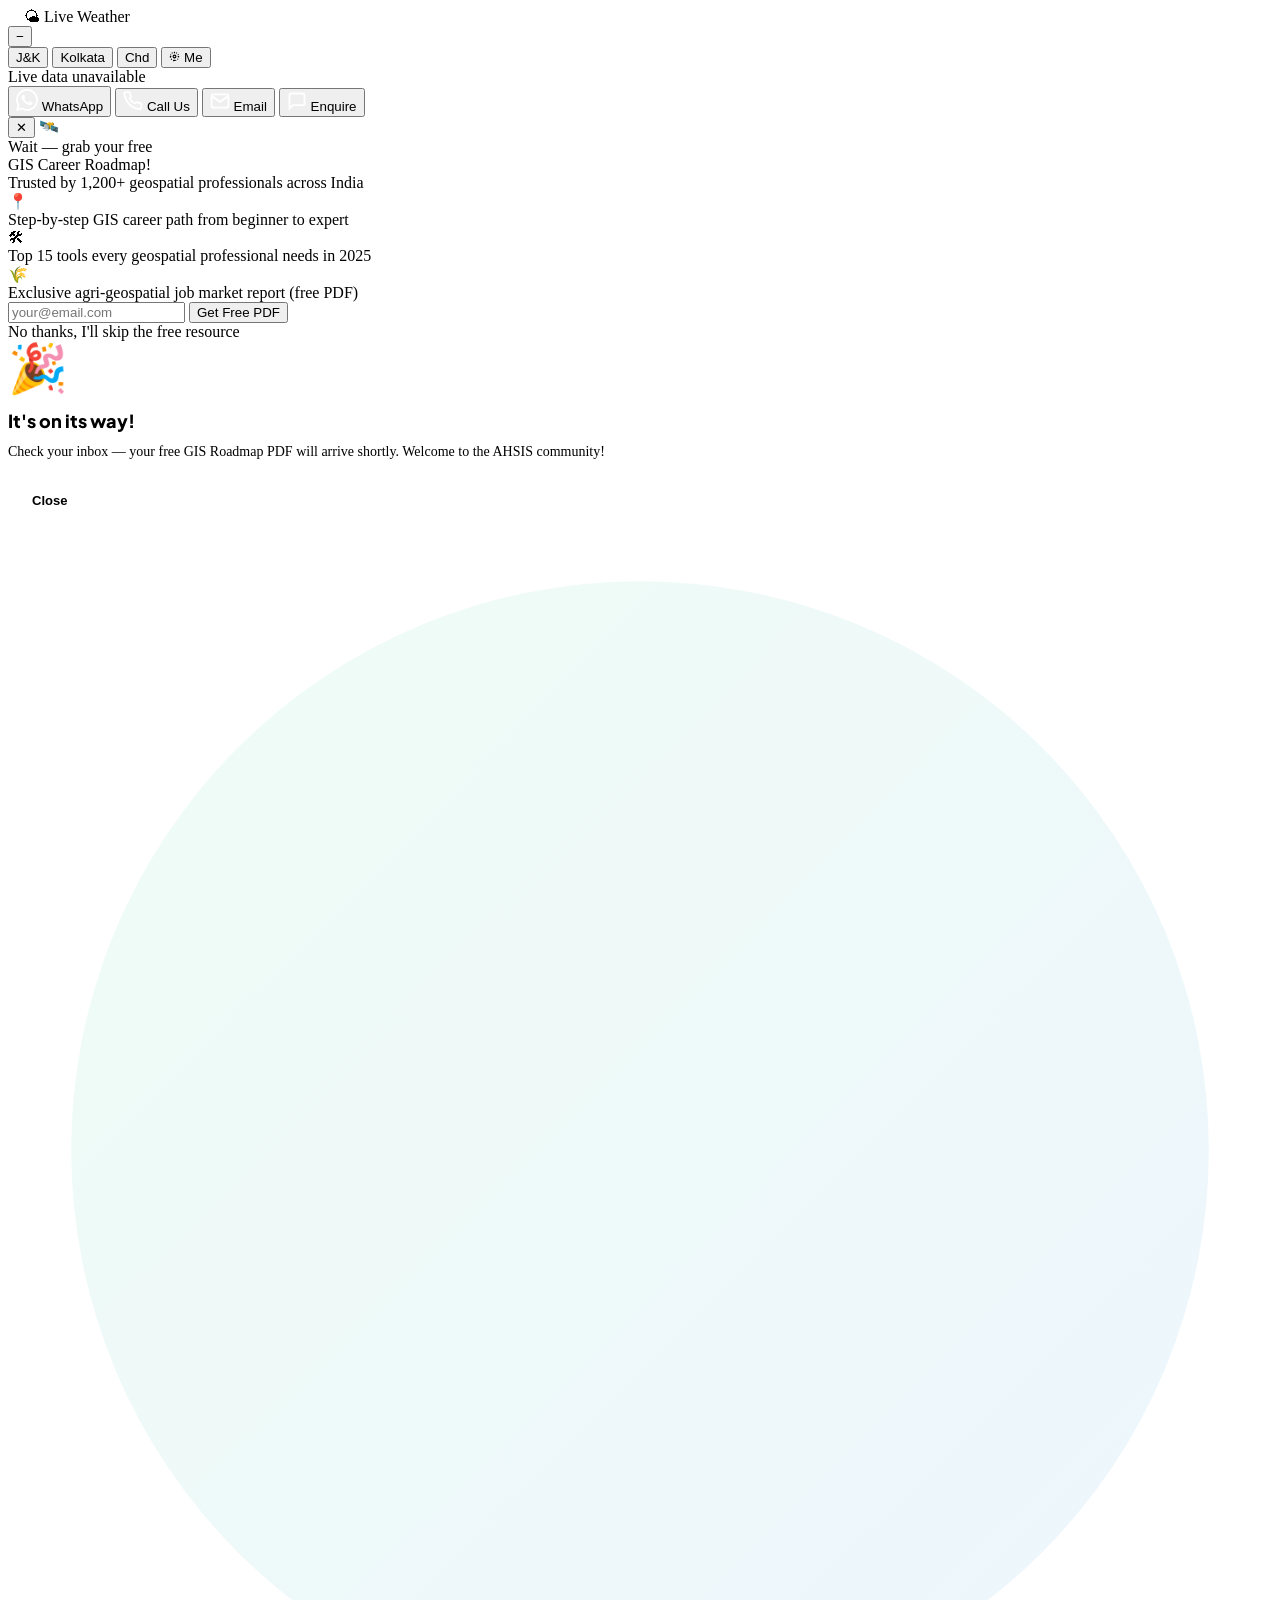
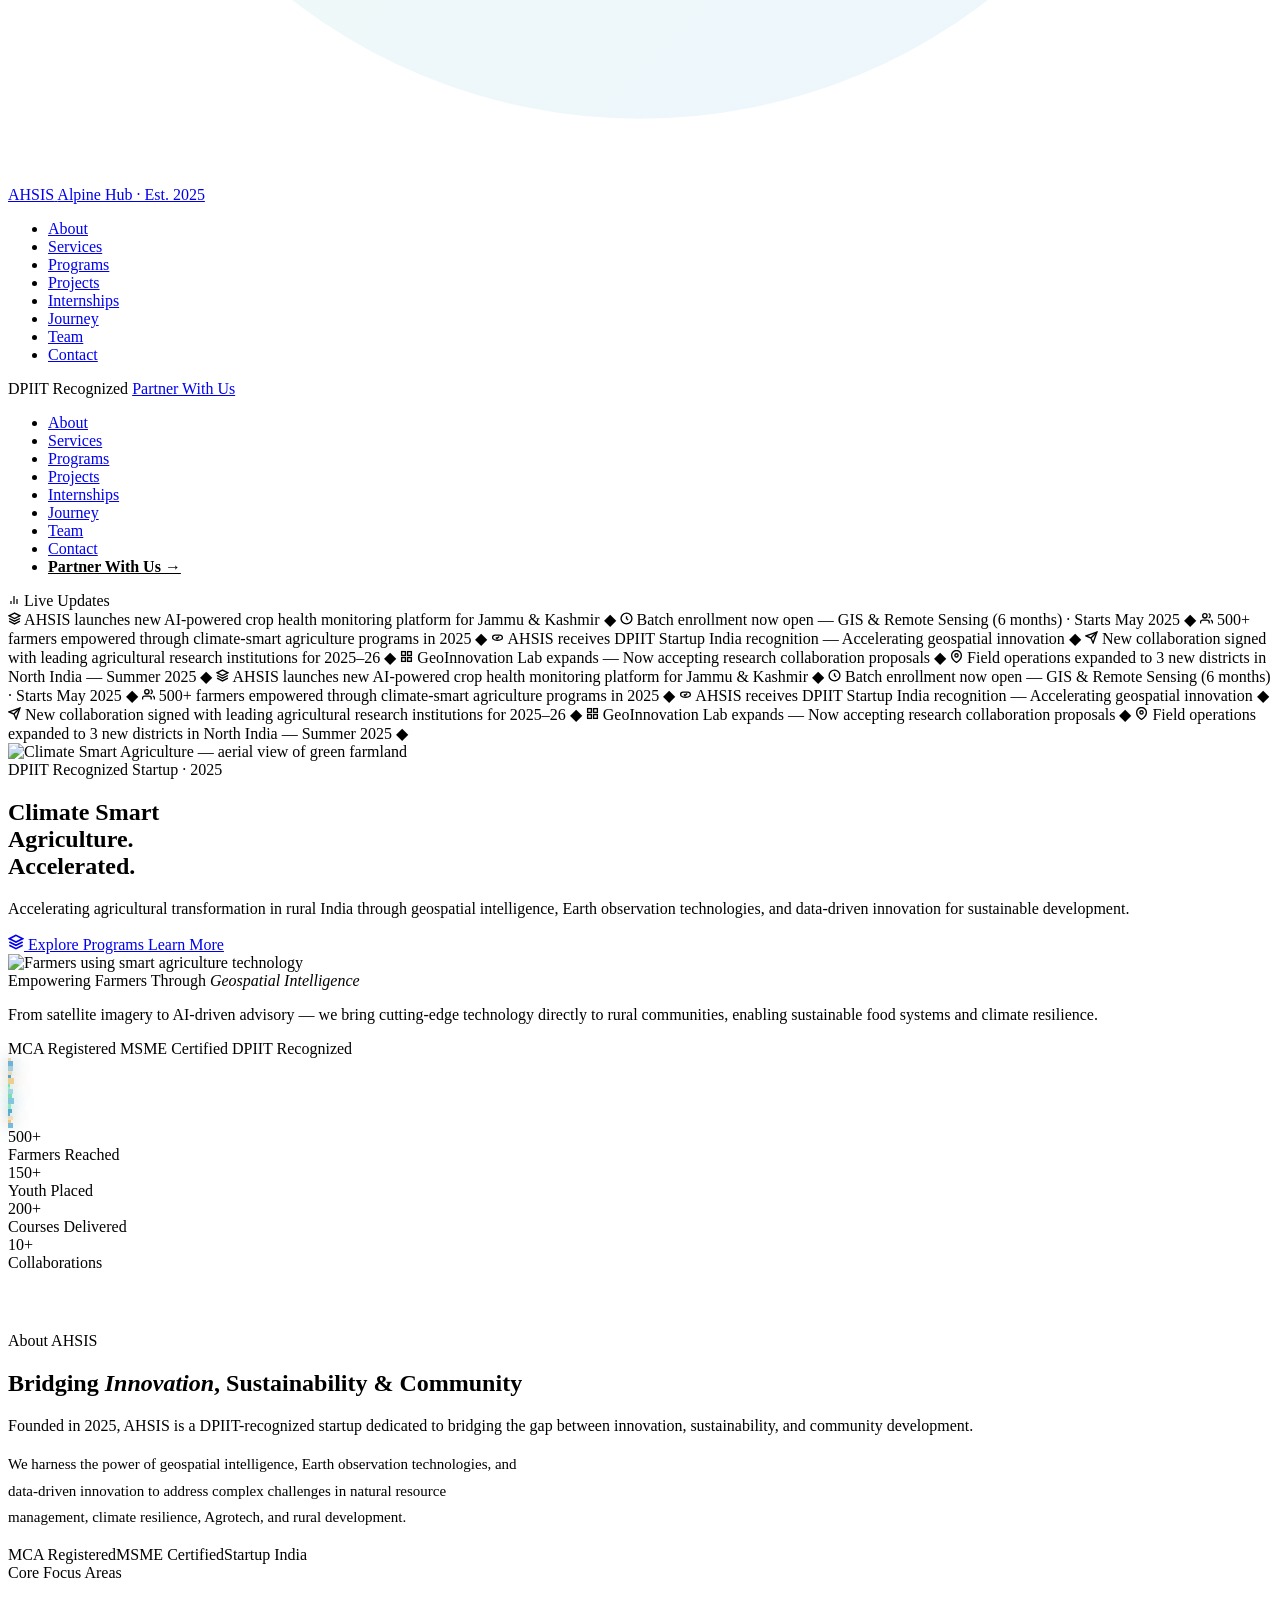
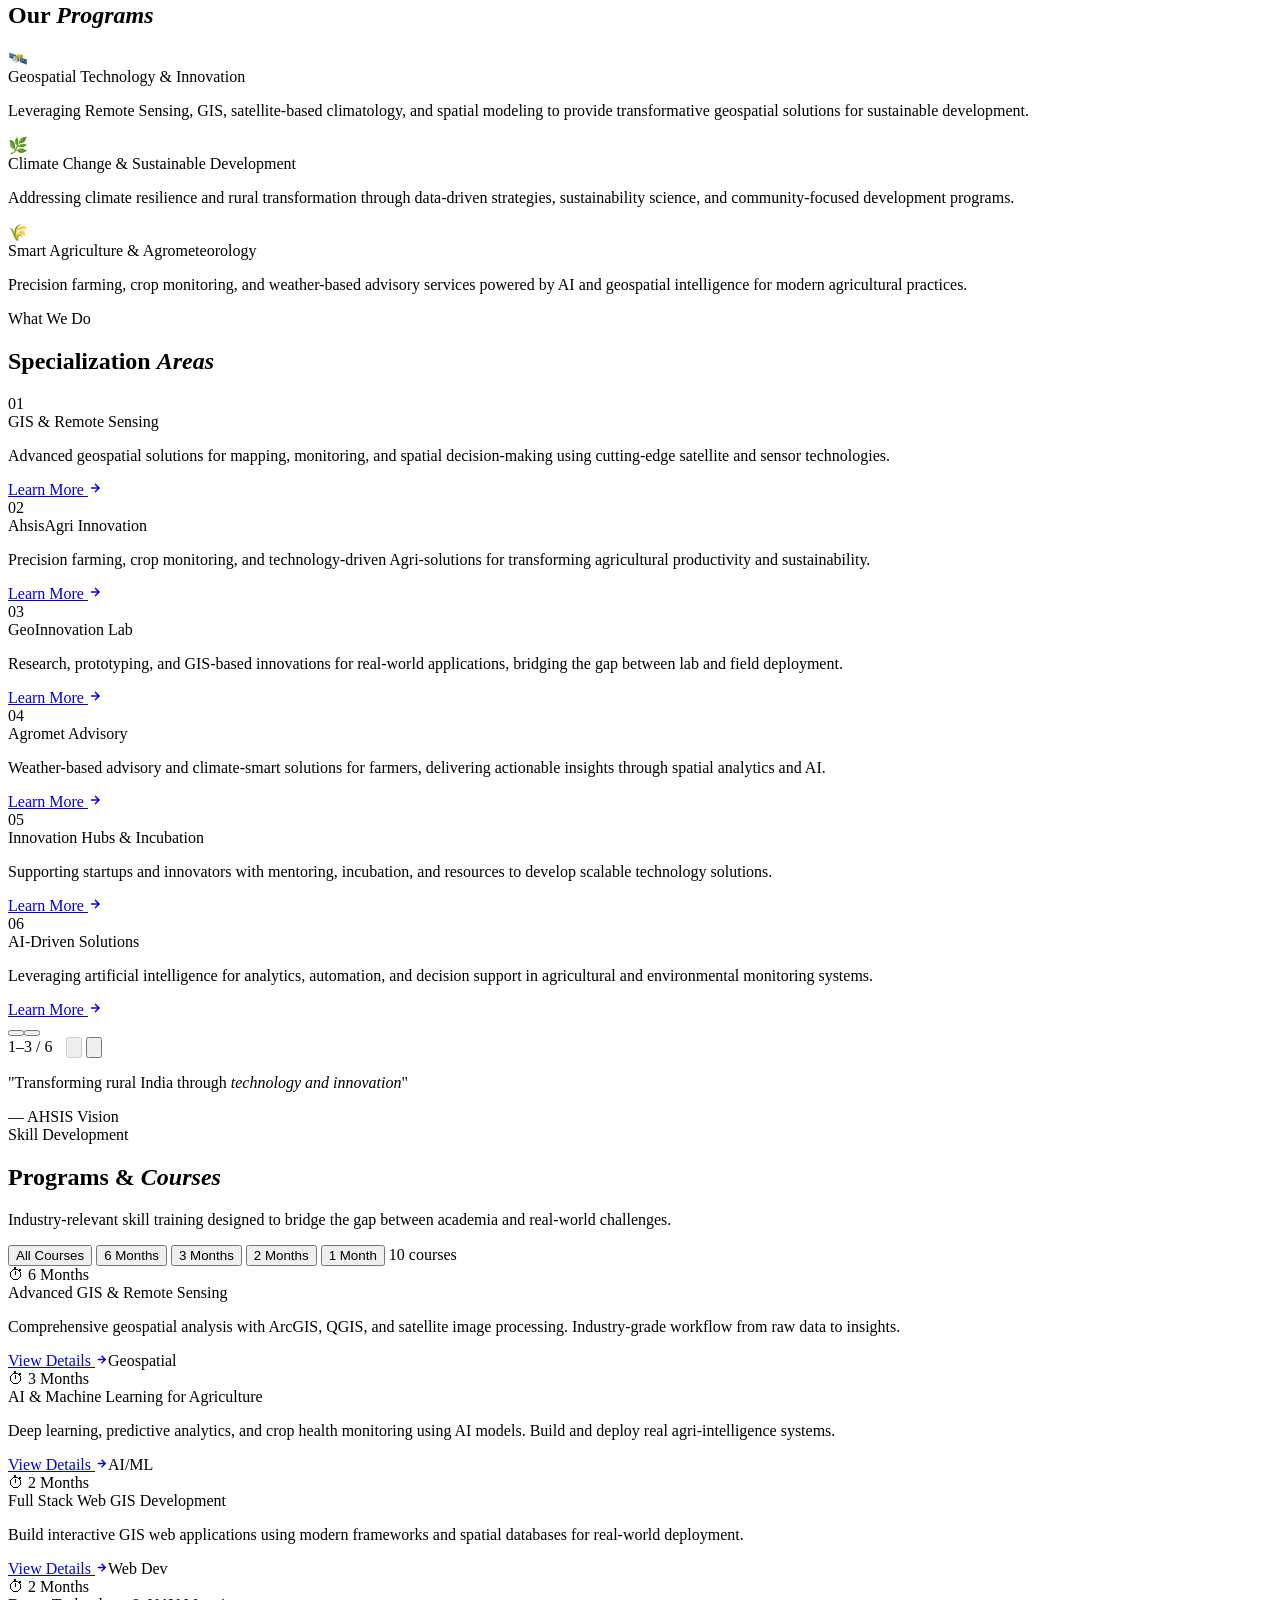
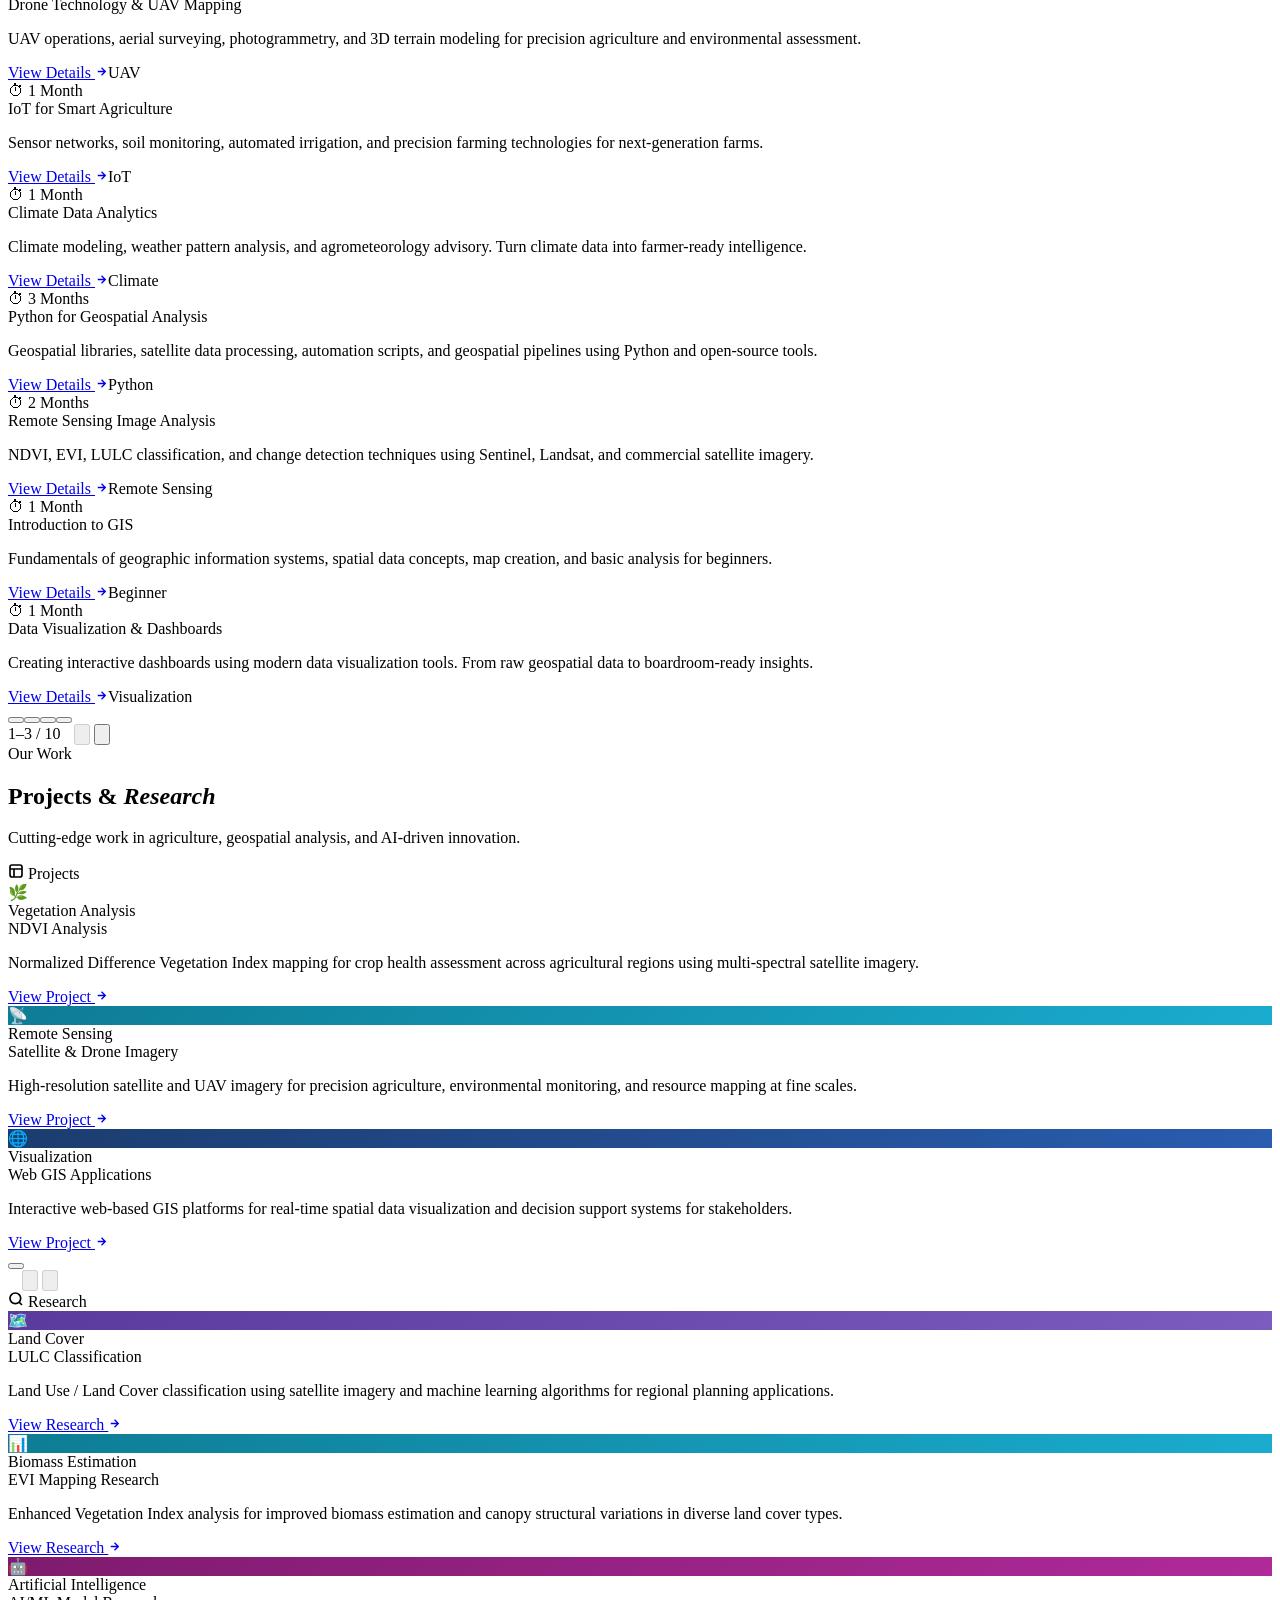
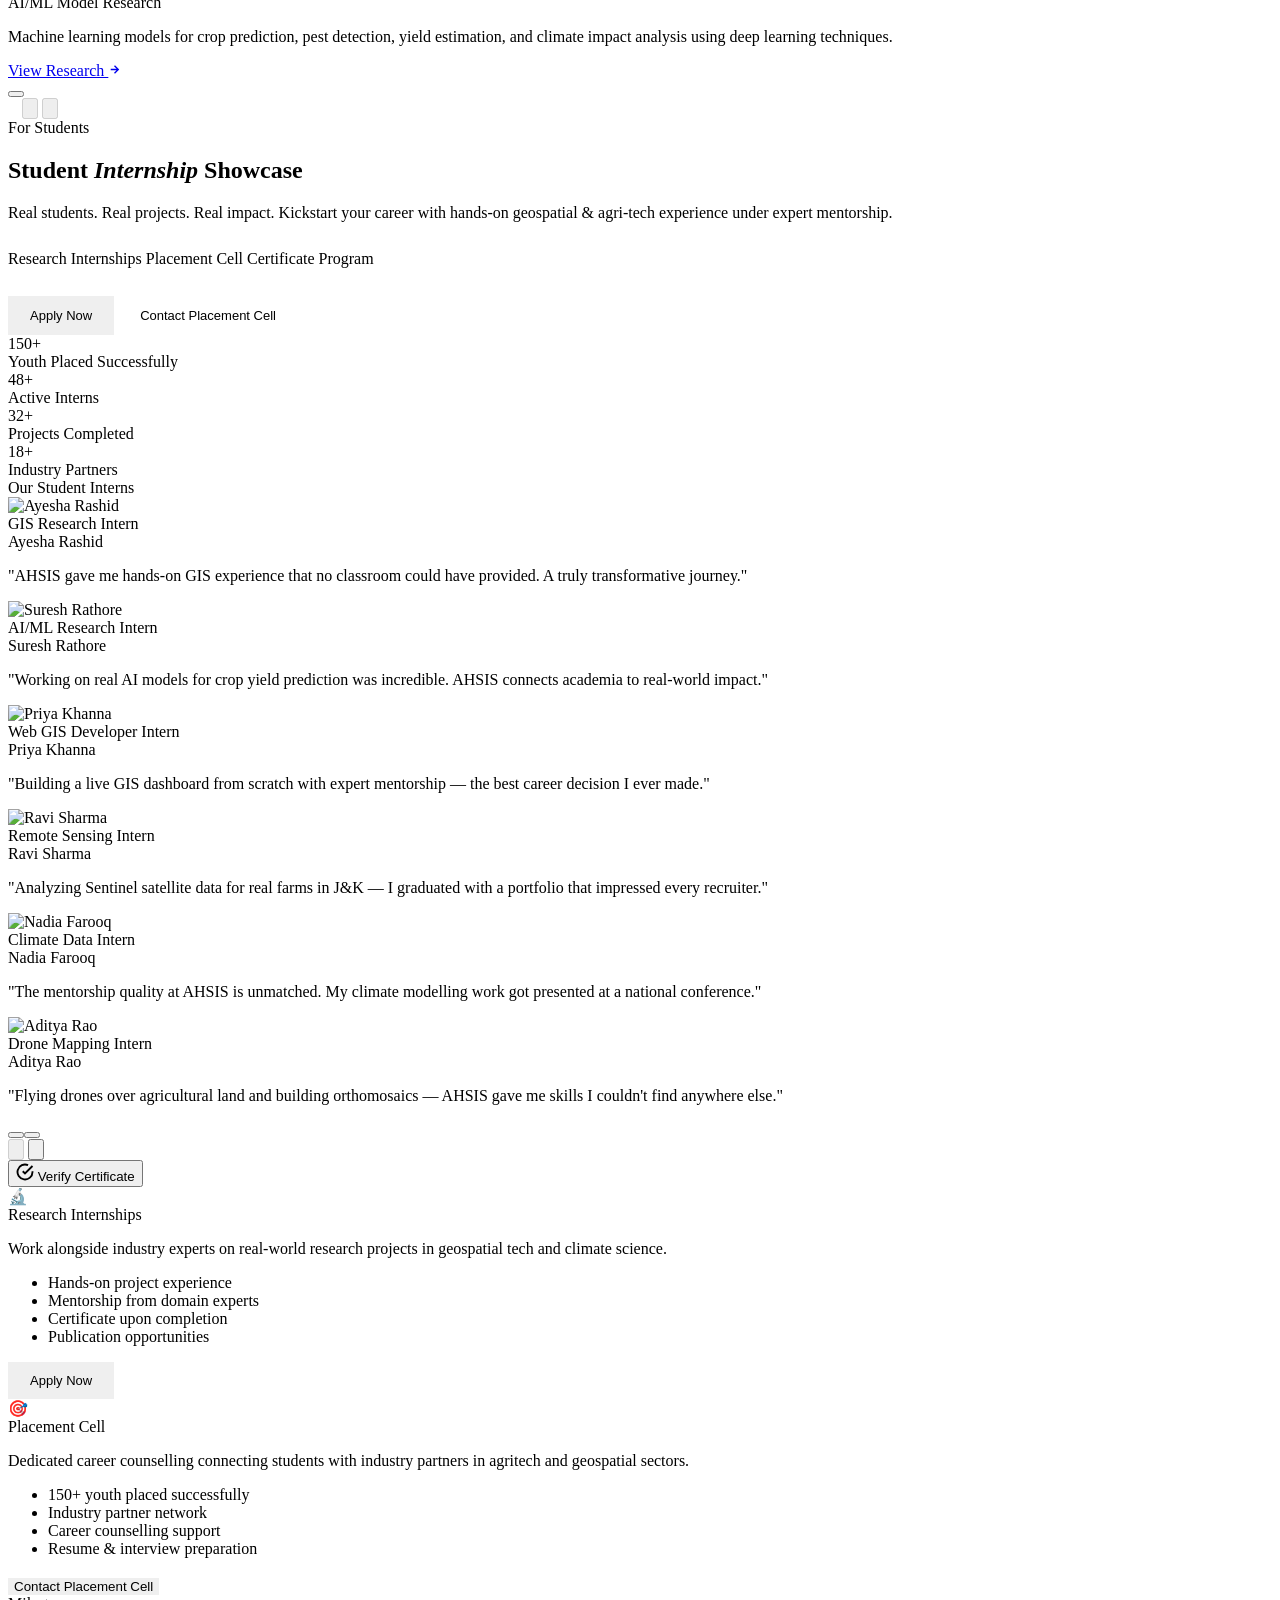
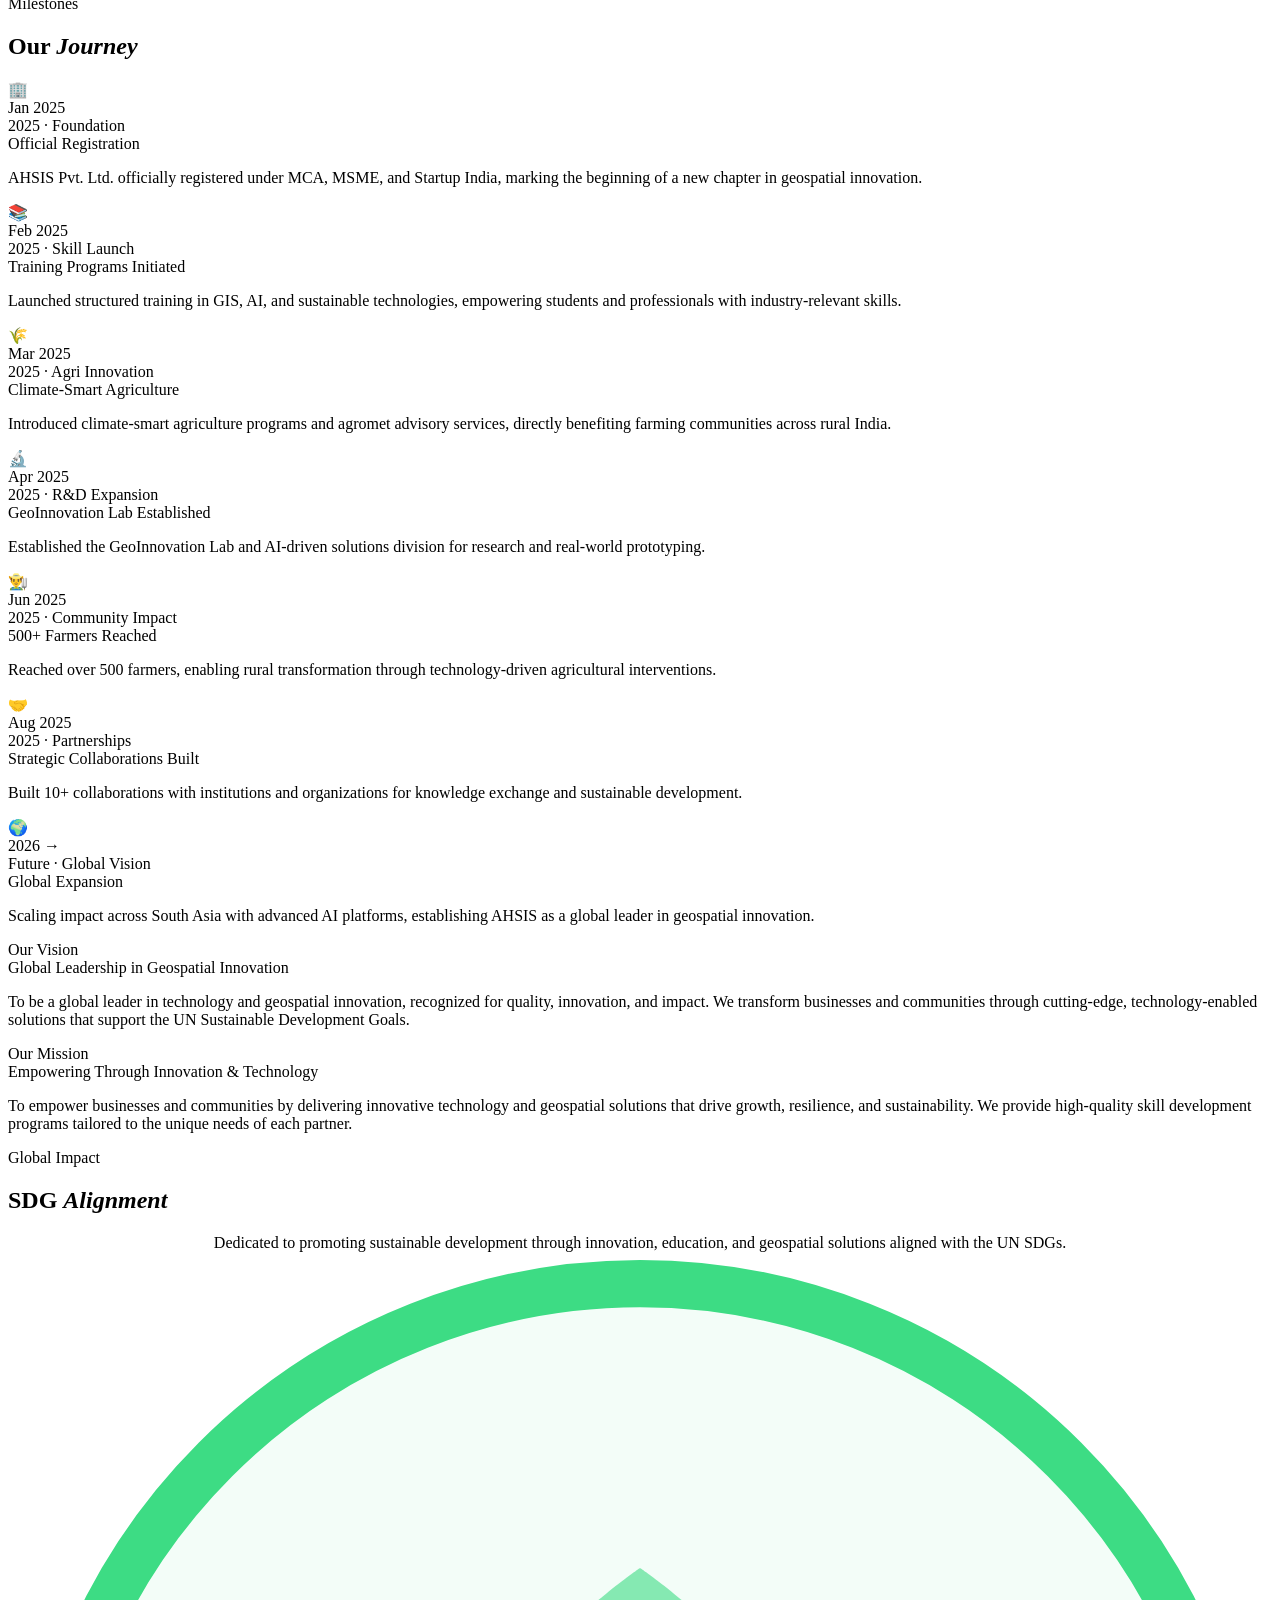
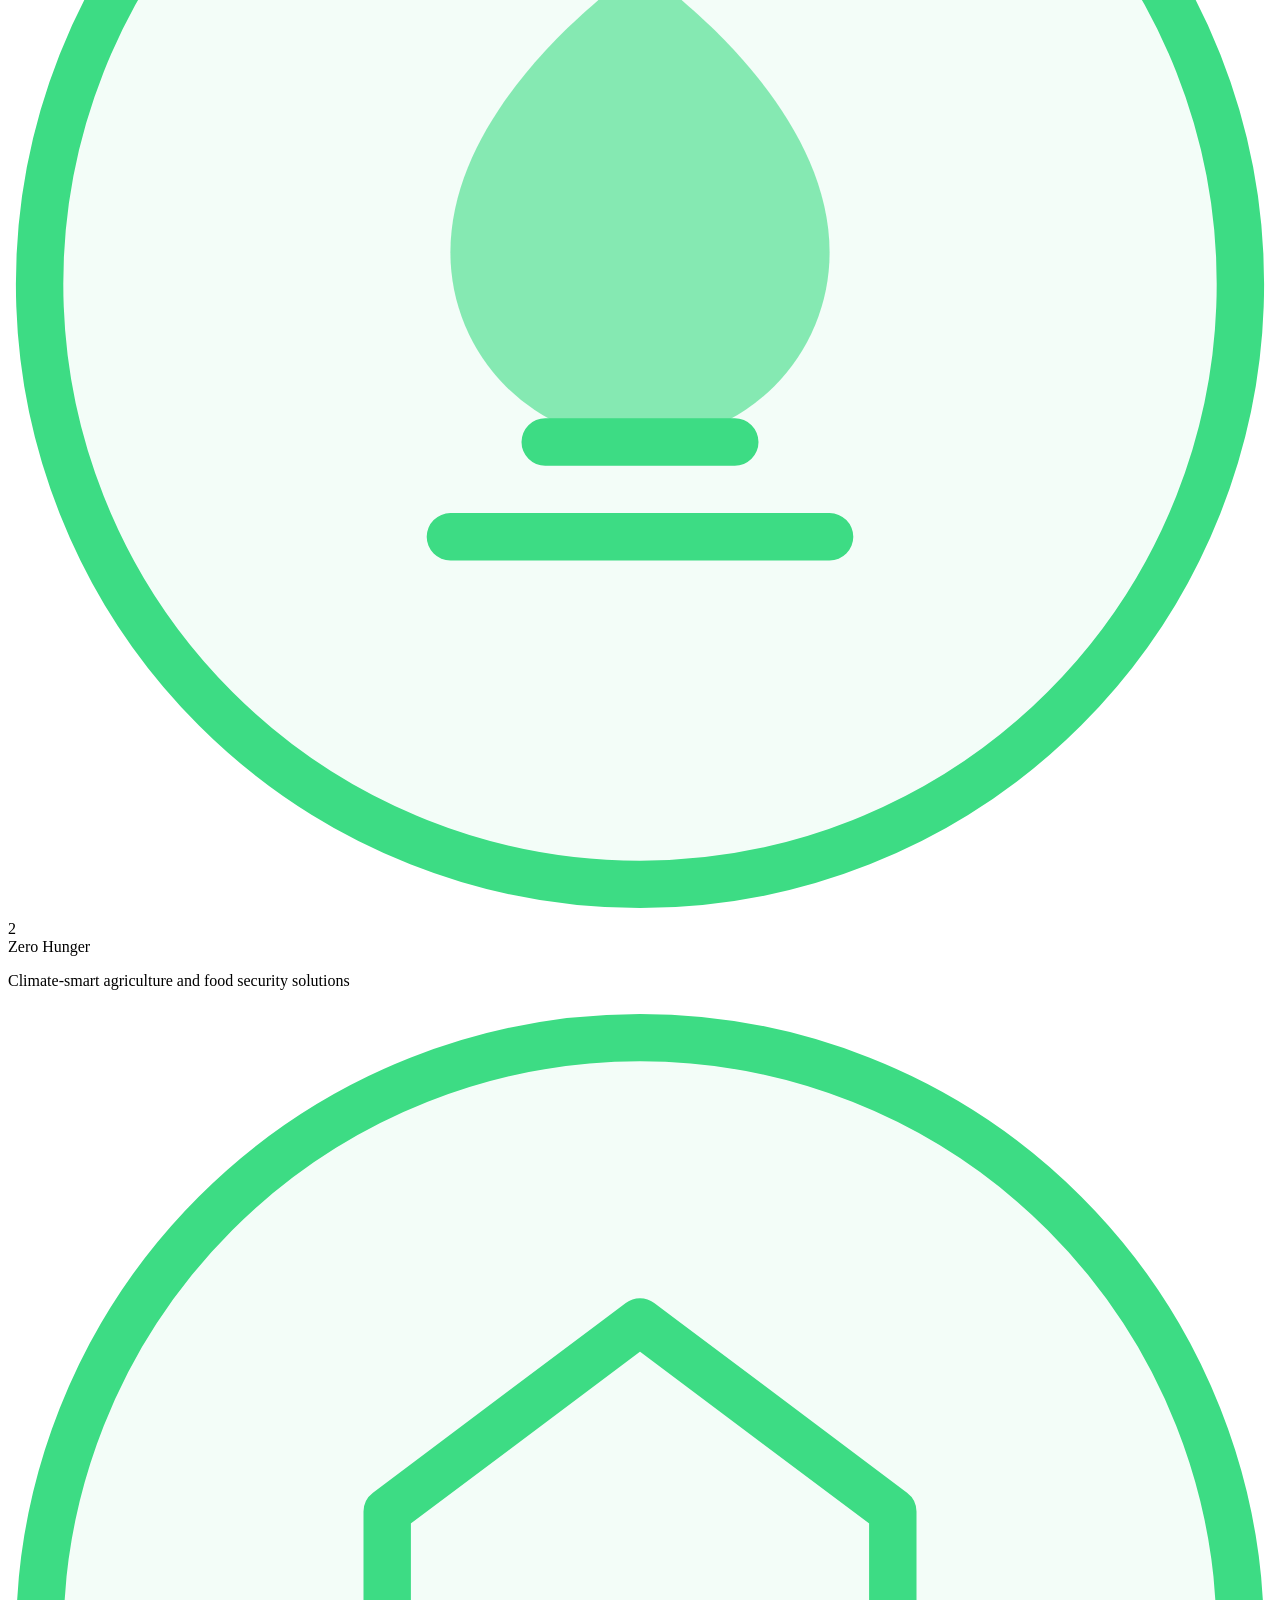
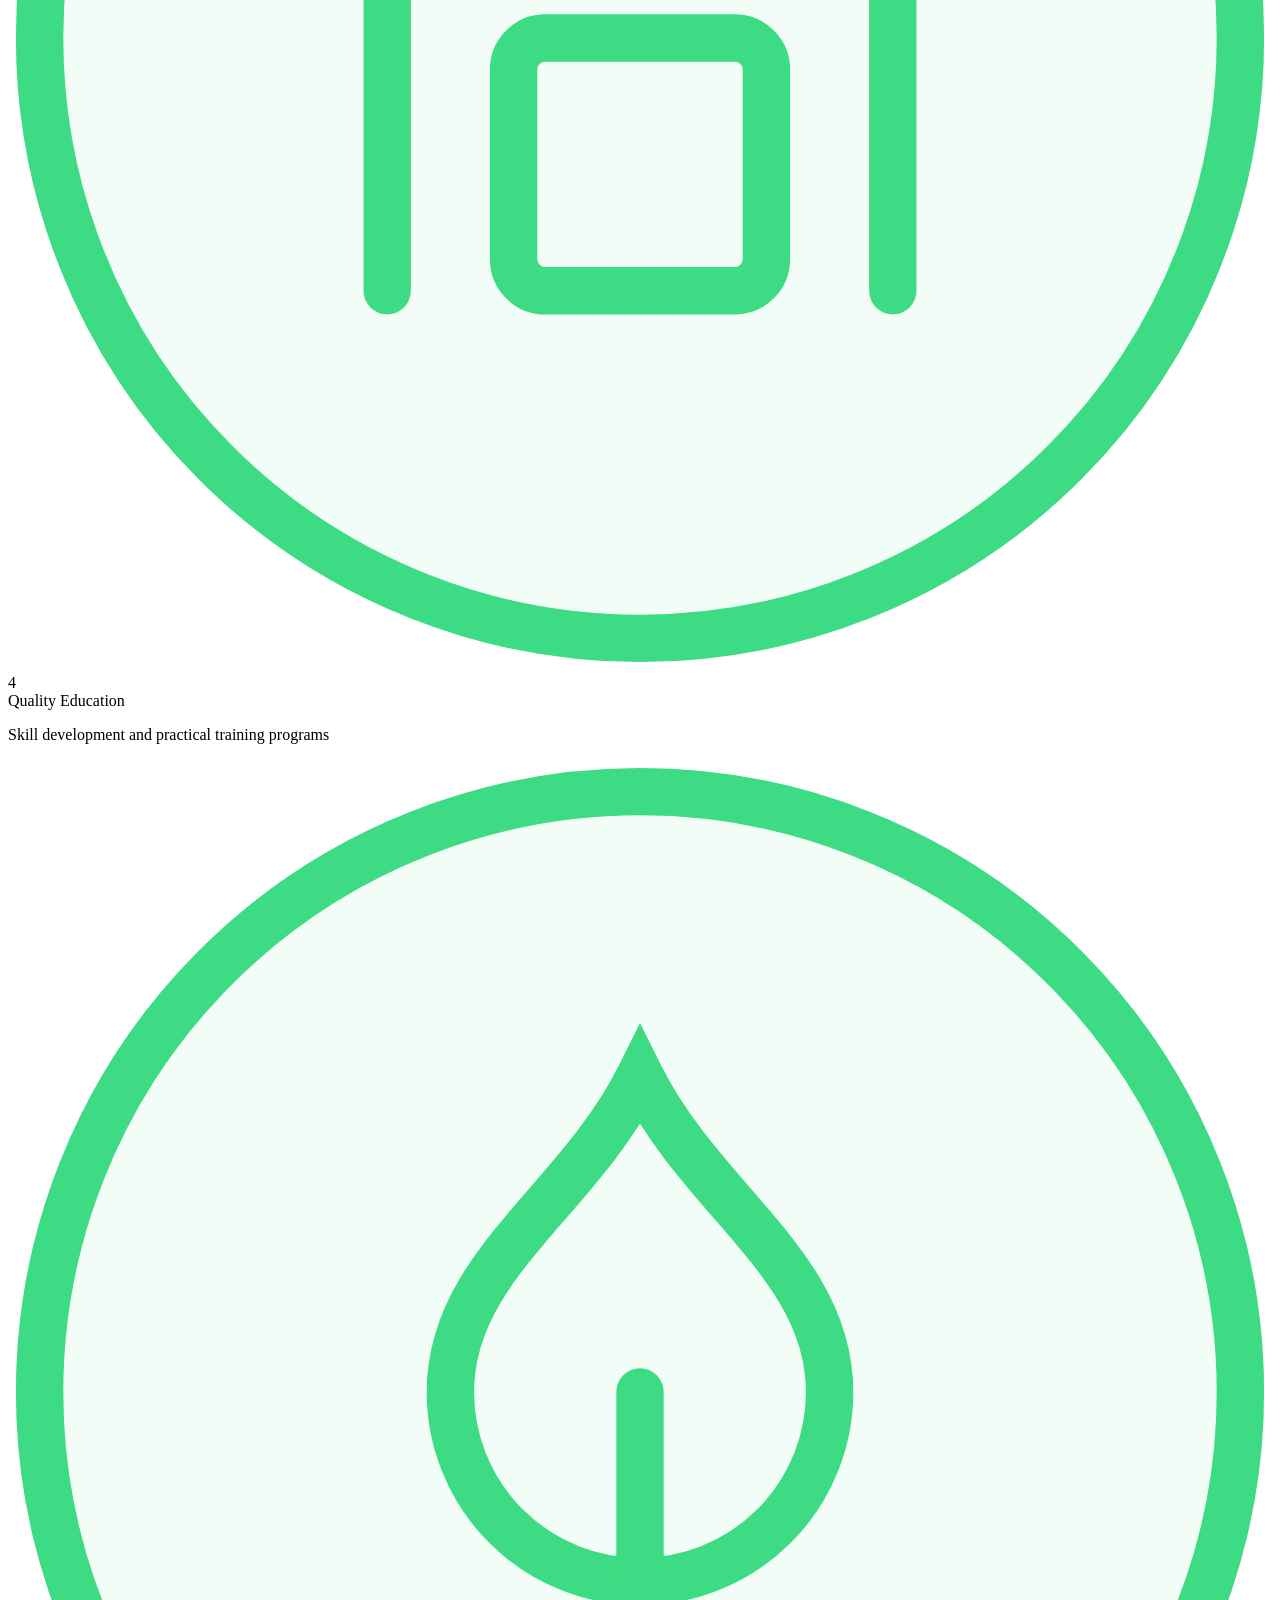
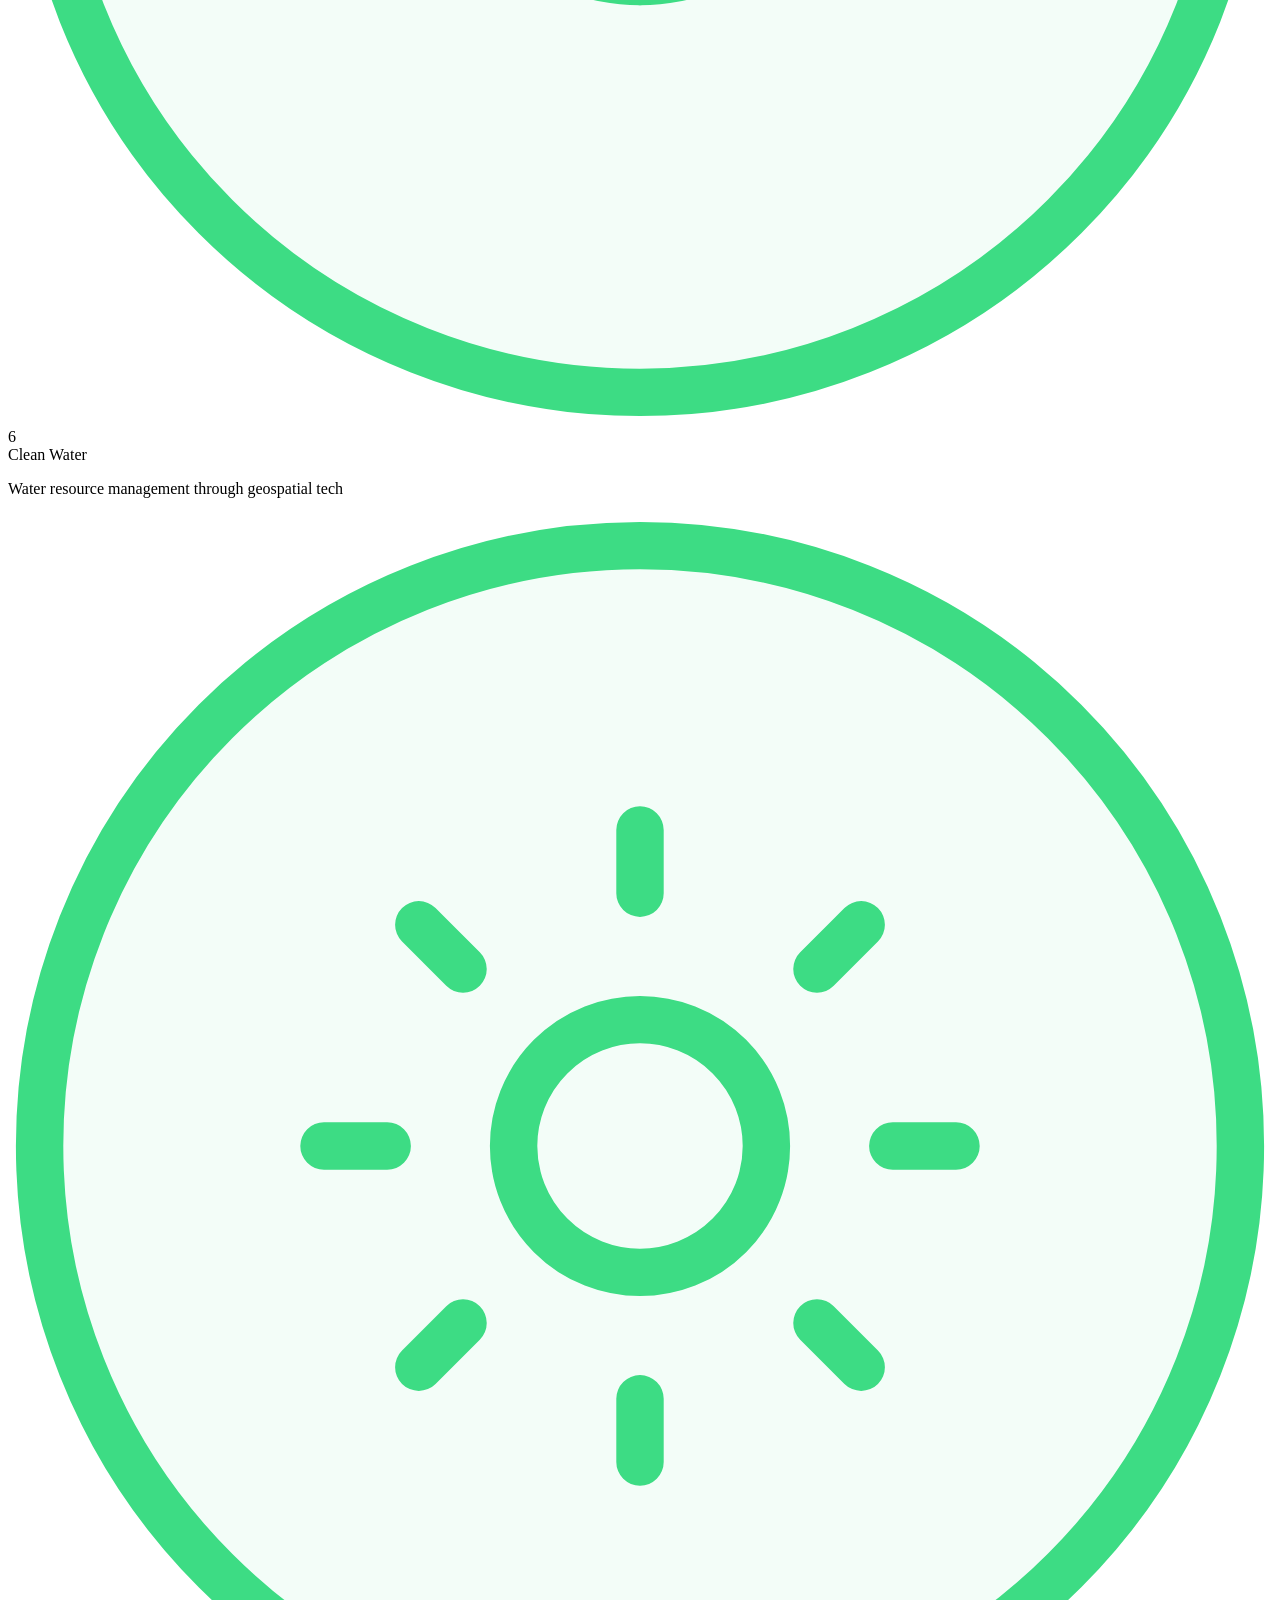
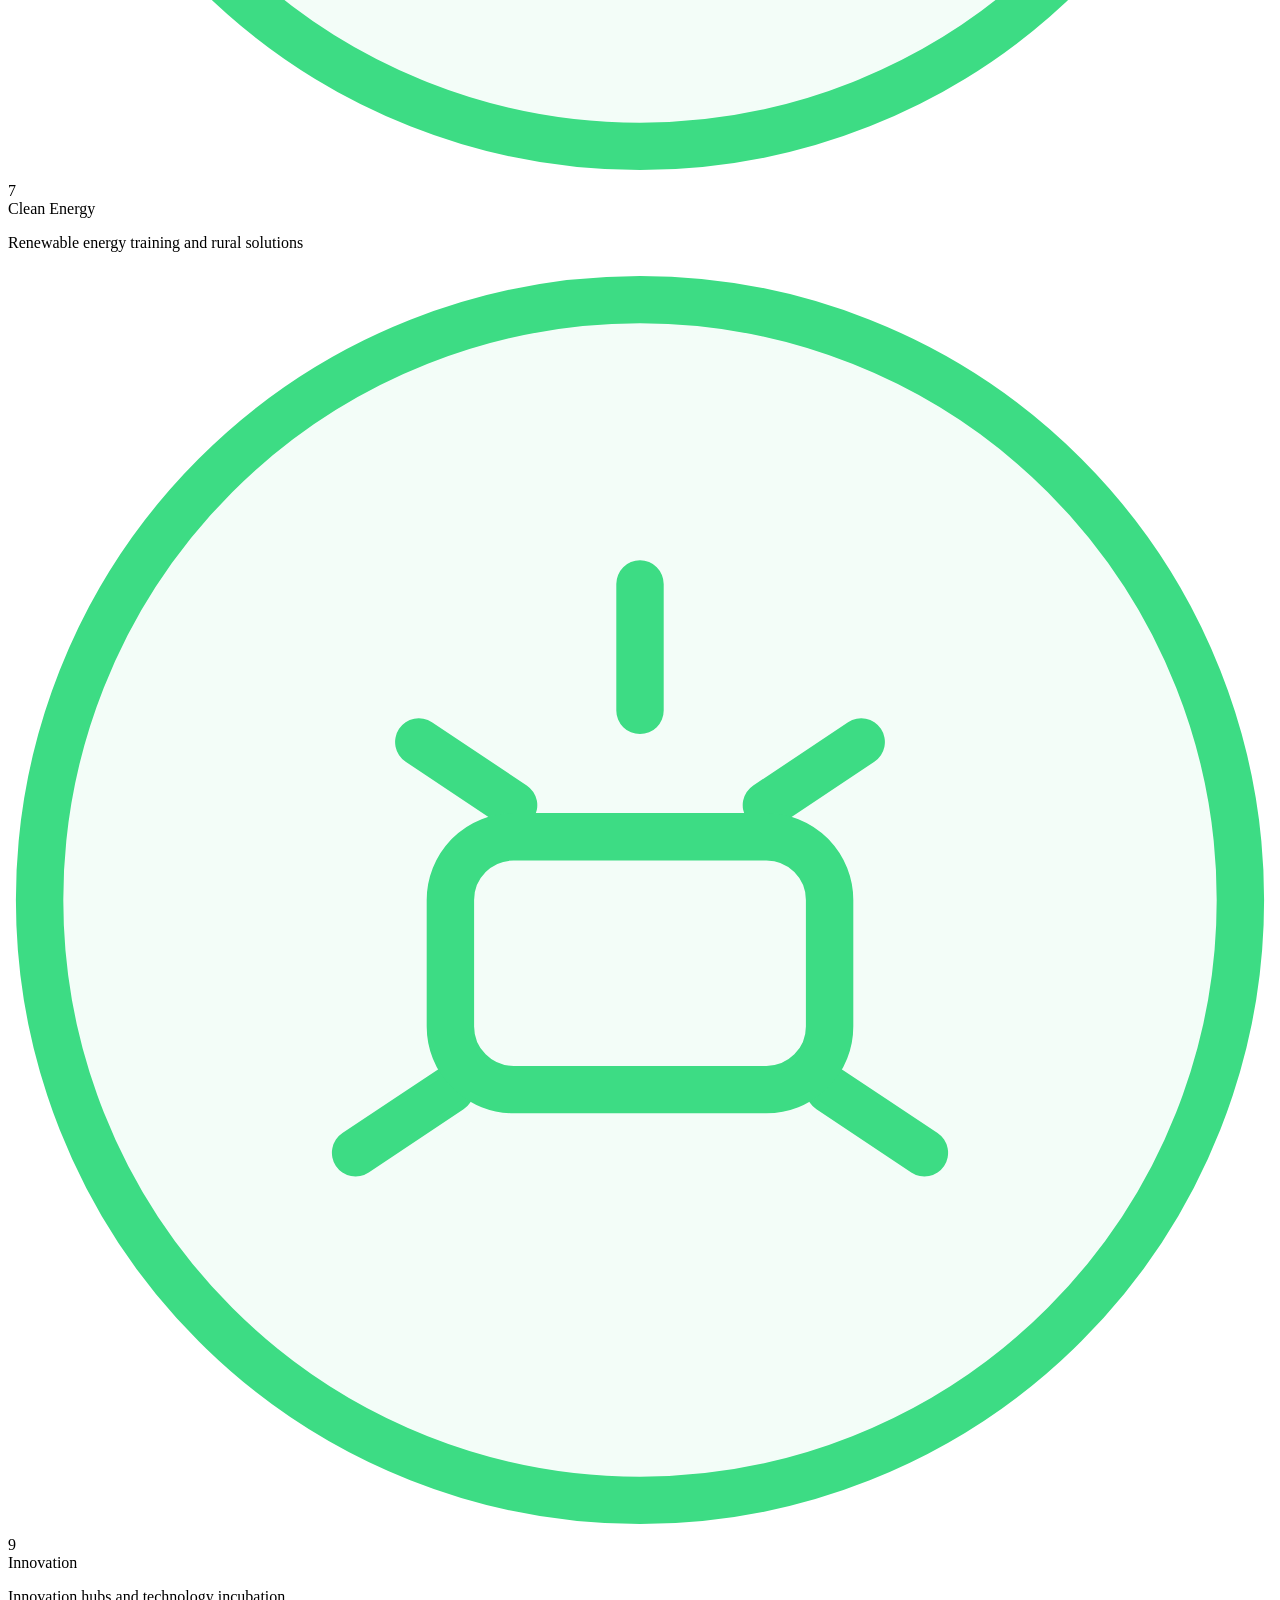
==== commit 9e82fae1: "Update live.html" ====
--- a/live.html
+++ b/live.html
@@ -1,2204 +1,4025 @@
-<!DOCTYPE html>
+<!doctype html>
 <html lang="en">
-<head>
-<meta charset="UTF-8">
-<meta name="viewport" content="width=device-width, initial-scale=1.0">
-<title>AHSIS — Climate Smart Agriculture. Accelerated.</title>
-<link rel="preconnect" href="https://fonts.googleapis.com">
-<link href="https://fonts.googleapis.com/css2?family=Plus+Jakarta+Sans:ital,wght@0,300;0,400;0,500;0,600;0,700;0,800;1,400&family=DM+Sans:ital,opsz,wght@0,9..40,300;0,9..40,400;0,9..40,500;0,9..40,600;1,9..40,400&family=JetBrains+Mono:wght@400;500;600&display=swap" rel="stylesheet">
-<style>
-/* ════════════════════════════════════════════════════════
-   TOKENS & RESET
-═══════════════════════════════════════════════════════════ */
-:root{
-  /* ── CROPIN-inspired darks ── */
-  --hero-bg:#040d08;          /* near-black with deep green undertone */
-  --dark-surface:#081209;
-
-  /* ── SwitchON-inspired lights ── */
-  --white:#ffffff;
-  --off:#faf6ef;              /* SwitchON warm cream */
-  --soft:#f4ede0;             /* SwitchON earthy card bg */
-  --border:#e6ddd0;           /* SwitchON warm border */
-  --border2:#d4c5b0;
-
-  /* ── Typography colors ── */
-  --ink:#0c1508;
-  --ink2:#1e3322;
-  --ink3:#4a6045;
-  --ink4:#7a8f75;
-
-  /* ── Cropin electric green ── */
-  --green:#166534;            /* deep anchor green */
-  --green-m:#16a34a;          /* mid — Cropin bright */
-  --green-b:#3ddc84;          /* Cropin electric neon green */
-  --green-p:#e8faf0;          /* light tint */
-
-  /* ── SwitchON orange / amber ── */
-  --orange:#0284c7;           /* sky blue primary */
-  --orange-m:#38bdf8;         /* sky blue light */
-  --orange-p:#e0f2fe;         /* sky blue tint */
-  --orange-p2:#bae6fd;
-  --gold:#f5a623;             /* gold accent */
-
-  /* ── Shared accents ── */
-  --teal:#0ea5e9;             /* Cropin cyan/teal */
-  --forest:#1a4731;           /* SwitchON forest green */
-
-  /* ── Shadows (warm-toned) ── */
-  --s1:0 1px 4px rgba(12,21,8,.08);
-  --s2:0 4px 18px rgba(12,21,8,.11);
-  --s3:0 16px 56px rgba(12,21,8,.17);
-  --s-orange:0 8px 32px rgba(2,132,199,.35);
-
-  /* ── Shape ── */
-  --r:10px; --rl:18px; --rp:999px;
-
-  /* ── Spacing ── */
-  --sec:110px;
-}
-*,*::before,*::after{margin:0;padding:0;box-sizing:border-box}
-html{scroll-behavior:smooth;font-size:16px}
-body{font-family:'DM Sans',system-ui,sans-serif;background:var(--white);color:var(--ink);-webkit-font-smoothing:antialiased;overflow-x:hidden}
-img{max-width:100%;display:block}
-a{text-decoration:none;color:inherit}
-button{cursor:pointer;font-family:inherit;border:none;background:none}
-::-webkit-scrollbar{width:4px}::-webkit-scrollbar-track{background:var(--dark-surface)}::-webkit-scrollbar-thumb{background:var(--orange);border-radius:4px}
-
-/* ════ UTILITY ════ */
-.wrap{max-width:1240px;margin:0 auto;padding:0 clamp(20px,5vw,56px)}
-.grid2{display:grid;grid-template-columns:1fr 1fr;gap:clamp(32px,5vw,80px);align-items:center}
-.eyebrow{font-family:'JetBrains Mono',monospace;font-size:11px;font-weight:500;letter-spacing:.18em;text-transform:uppercase;color:var(--orange);display:inline-flex;align-items:center;gap:8px;margin-bottom:14px}
-.eyebrow::before{content:'';width:20px;height:1.5px;background:var(--orange);flex-shrink:0}
-.h2{font-family:'Plus Jakarta Sans',sans-serif;font-size:clamp(28px,3.8vw,52px);font-weight:800;line-height:1.07;letter-spacing:-.025em;color:var(--ink)}
-.h2 em{font-style:normal;color:var(--green-m)}
-.lead{font-size:clamp(15px,1.3vw,18px);line-height:1.75;color:var(--ink3);margin-top:16px;max-width:580px}
-.geo-dots{background-image:radial-gradient(circle,var(--border) 1px,transparent 1px);background-size:22px 22px}
-
-/* ════ SCROLL PROGRESS ════ */
-#prog{position:fixed;top:0;left:0;height:3px;background:linear-gradient(90deg,var(--orange),var(--gold),var(--green-b));z-index:9999;width:0;transition:width .1s;box-shadow:0 0 12px rgba(2,132,199,.5)}
-
-/* ════ NAV ════ */
-nav{position:fixed;top:0;left:0;right:0;z-index:500;transition:background .3s,box-shadow .3s}
-nav.scrolled{background:rgba(4,13,8,.95);backdrop-filter:blur(28px);box-shadow:0 1px 0 rgba(61,220,132,.08)}
-.nav-wrap{display:flex;align-items:center;justify-content:space-between;height:68px;max-width:1240px;margin:0 auto;padding:0 clamp(20px,5vw,56px)}
-.nav-brand{display:flex;align-items:center;gap:10px}
-.logo-hex{width:36px;height:36px;background:linear-gradient(135deg,var(--orange),var(--orange-m));border-radius:8px;display:flex;align-items:center;justify-content:center;font-family:'Plus Jakarta Sans',sans-serif;font-weight:800;font-size:17px;color:#fff;flex-shrink:0;box-shadow:0 4px 14px rgba(2,132,199,.4)}
-.nav-name{font-family:'Plus Jakarta Sans',sans-serif;font-weight:800;font-size:17px;color:#fff;letter-spacing:-.01em}
-.nav-sub{font-family:'JetBrains Mono',monospace;font-size:9px;color:rgba(255,255,255,.35);letter-spacing:.12em;text-transform:uppercase;display:block}
-.nav-links{display:flex;gap:2px;list-style:none}
-.nav-links a{font-size:13px;font-weight:500;color:rgba(255,255,255,.6);padding:6px 11px;border-radius:7px;transition:color .2s,background .2s}
-.nav-links a:hover,.nav-links a.active{color:var(--green-b);background:rgba(61,220,132,.07)}
-.nav-right{display:flex;align-items:center;gap:10px}
-.nav-badge{font-family:'JetBrains Mono',monospace;font-size:9.5px;font-weight:600;letter-spacing:.1em;text-transform:uppercase;color:var(--gold);background:rgba(245,166,35,.12);border:1px solid rgba(245,166,35,.25);padding:5px 11px;border-radius:var(--rp);white-space:nowrap}
-.nav-cta{font-size:13px;font-weight:700;color:#fff;background:linear-gradient(135deg,var(--orange),var(--orange-m));padding:9px 20px;border-radius:var(--rp);transition:transform .15s,box-shadow .2s;box-shadow:var(--s-orange)}
-.nav-cta:hover{transform:translateY(-2px);box-shadow:0 6px 24px rgba(2,132,199,.5)}
-.ham{display:none;flex-direction:column;gap:5px;padding:8px;background:rgba(255,255,255,.08);border-radius:8px;cursor:pointer}
-.ham span{width:22px;height:2px;background:#fff;border-radius:2px;transition:transform .3s,opacity .3s}
-.ham.open span:nth-child(1){transform:translateY(7px) rotate(45deg)}
-.ham.open span:nth-child(2){opacity:0}
-.ham.open span:nth-child(3){transform:translateY(-7px) rotate(-45deg)}
-.mobile-menu{display:none;position:fixed;top:106px;left:0;right:0;background:rgba(5,15,7,.97);backdrop-filter:blur(24px);padding:20px clamp(20px,5vw,56px);border-bottom:1px solid rgba(255,255,255,.06);z-index:499;transform:translateY(-10px);opacity:0;transition:transform .3s,opacity .3s;pointer-events:none}
-.mobile-menu.open{transform:translateY(0);opacity:1;pointer-events:all}
-.mobile-menu ul{list-style:none;display:flex;flex-direction:column;gap:4px}
-.mobile-menu a{font-size:16px;font-weight:600;color:rgba(255,255,255,.7);padding:10px 0;border-bottom:1px solid rgba(255,255,255,.05);display:block;transition:color .2s}
-.mobile-menu a:hover{color:#fff}
-
-/* ════ HERO ════ */
-.hero{position:relative;min-height:100vh;display:flex;flex-direction:column;justify-content:center;background:var(--hero-bg);overflow:hidden}
-.hero-bg-img{position:absolute;inset:0;width:100%;height:100%;object-fit:cover;object-position:center;opacity:.22;mix-blend-mode:luminosity}
-
-/* Cropin-style tech grid overlay */
-.hero-overlay::after{content:'';position:absolute;inset:0;background-image:linear-gradient(rgba(61,220,132,.06) 1px,transparent 1px),linear-gradient(90deg,rgba(61,220,132,.06) 1px,transparent 1px);background-size:40px 40px;pointer-events:none}
-/* mission visual card */
-.mission-visual{background:rgba(255,255,255,.04);border:1px solid rgba(61,220,132,.18);border-radius:var(--rl);padding:32px;backdrop-filter:blur(20px);position:relative;overflow:hidden}
-.mission-visual::before{content:'';position:absolute;top:0;left:0;right:0;height:3px;background:linear-gradient(90deg,var(--orange),var(--gold),var(--green-b),var(--teal))}
-.mission-visual::after{content:'';position:absolute;bottom:-60px;right:-60px;width:180px;height:180px;border-radius:50%;background:radial-gradient(circle,rgba(61,220,132,.08),transparent 70%);pointer-events:none}
-.mv-img{width:100%;height:200px;object-fit:cover;border-radius:10px;margin-bottom:18px}
-.mv-tagline{font-family:'Plus Jakarta Sans',sans-serif;font-size:20px;font-weight:800;color:#fff;line-height:1.35;margin-bottom:10px}
-.mv-tagline em{font-style:normal;background:linear-gradient(135deg,var(--green-b),var(--gold));-webkit-background-clip:text;-webkit-text-fill-color:transparent;background-clip:text}
-.mv-sub{font-size:13.5px;color:rgba(255,255,255,.5);line-height:1.7;margin-bottom:18px}
-.mv-badges{display:flex;gap:8px;flex-wrap:wrap}
-.mv-badge{font-family:'JetBrains Mono',monospace;font-size:9.5px;font-weight:600;letter-spacing:.1em;text-transform:uppercase;color:var(--gold);background:rgba(245,166,35,.12);border:1px solid rgba(245,166,35,.28);padding:5px 12px;border-radius:var(--rp)}
-.hero-inner{position:relative;z-index:10;max-width:1240px;margin:0 auto;padding:160px clamp(20px,5vw,56px) 80px;display:grid;grid-template-columns:1.1fr 1fr;gap:60px;align-items:center}
-.hero-eyebrow{display:inline-flex;align-items:center;gap:8px;font-family:'JetBrains Mono',monospace;font-size:11px;font-weight:500;letter-spacing:.2em;text-transform:uppercase;color:var(--gold);margin-bottom:24px}
-.hero-dot{width:7px;height:7px;border-radius:50%;background:var(--gold);animation:pulse 2s infinite}
-@keyframes pulse{0%,100%{box-shadow:0 0 0 0 rgba(245,166,35,.7)}70%{box-shadow:0 0 0 10px rgba(245,166,35,0)}}
-.hero-title{font-family:'Plus Jakarta Sans',sans-serif;font-size:clamp(36px,5.5vw,74px);font-weight:800;line-height:1.0;letter-spacing:-.03em;color:#fff}
-.hero-title span{background:linear-gradient(135deg,var(--green-b),#6ee7a0,var(--gold));-webkit-background-clip:text;-webkit-text-fill-color:transparent;background-clip:text}
-.hero-desc{font-size:clamp(14px,1.2vw,17px);line-height:1.8;color:rgba(255,255,255,.5);margin-top:22px;max-width:520px}
-.hero-actions{display:flex;gap:12px;margin-top:32px;flex-wrap:wrap}
-/* Primary CTA */
-.btn-glow{font-size:14px;font-weight:700;color:#fff;background:linear-gradient(135deg,var(--orange),var(--orange-m));padding:14px 28px;border-radius:var(--rp);transition:transform .15s,box-shadow .2s;box-shadow:var(--s-orange);display:inline-flex;align-items:center;gap:8px}
-.btn-glow:hover{transform:translateY(-3px);box-shadow:0 10px 36px rgba(2,132,199,.55)}
-.btn-ghost-dark{font-size:14px;font-weight:600;color:rgba(255,255,255,.75);border:1.5px solid rgba(61,220,132,.25);padding:14px 28px;border-radius:var(--rp);transition:border-color .2s,color .2s,transform .15s,background .2s;backdrop-filter:blur(8px);background:rgba(61,220,132,.04)}
-.btn-ghost-dark:hover{border-color:var(--green-b);color:var(--green-b);transform:translateY(-3px);background:rgba(61,220,132,.08)}
-.hero-card{background:rgba(255,255,255,.03);border:1px solid rgba(61,220,132,.15);border-radius:var(--rl);padding:30px;backdrop-filter:blur(20px);position:relative;overflow:hidden}
-.hero-card::before{content:'';position:absolute;top:0;left:0;right:0;height:2px;background:linear-gradient(90deg,var(--orange),var(--gold),var(--green-b),var(--teal))}
-.hc-label{font-family:'JetBrains Mono',monospace;font-size:10px;letter-spacing:.2em;text-transform:uppercase;color:rgba(255,255,255,.28);margin-bottom:14px}
-.hc-title{font-family:'Plus Jakarta Sans',sans-serif;font-size:20px;font-weight:800;color:#fff;margin-bottom:6px}
-.hc-sub{font-size:13px;color:rgba(255,255,255,.4);line-height:1.6;margin-bottom:18px}
-.hc-sep{height:1px;background:rgba(61,220,132,.1);margin:16px 0}
-.mono-block{font-family:'JetBrains Mono',monospace;font-size:12px;color:rgba(255,255,255,.35);line-height:2}
-.mono-block em{color:var(--green-b);font-style:normal}
-.mini-pills{display:flex;gap:7px;flex-wrap:wrap;margin-top:8px}
-.mp{font-size:11px;font-weight:600;color:var(--gold);background:rgba(245,166,35,.12);border:1px solid rgba(245,166,35,.25);padding:4px 11px;border-radius:var(--rp)}
-
-/* ════ STATS ════ */
-.stats-section{position:relative;z-index:20;padding-bottom:0}
-.stats-bar{display:grid;grid-template-columns:repeat(4,1fr);background:linear-gradient(135deg,#0d1a0f,#081209);border:1px solid rgba(61,220,132,.12);border-radius:var(--rl);overflow:hidden;box-shadow:0 24px 64px rgba(4,13,8,.7),0 0 0 1px rgba(61,220,132,.06);margin:0 clamp(20px,5vw,56px);transform:translateY(-36px)}
-.si{padding:28px 20px;text-align:center;border-right:1px solid rgba(61,220,132,.08);position:relative;transition:background .3s}
-.si:last-child{border-right:none}
-.si::before{content:'';position:absolute;top:0;left:0;right:0;height:2px;background:linear-gradient(90deg,var(--orange),var(--gold));transform:scaleX(0);transition:transform .5s ease;transform-origin:left}
-.si:hover::before{transform:scaleX(1)}
-.si:hover{background:rgba(2,132,199,.04)}
-.si-num{font-family:'Plus Jakarta Sans',sans-serif;font-size:clamp(24px,3vw,38px);font-weight:800;color:var(--green-b);line-height:1;display:block;text-shadow:0 0 20px rgba(61,220,132,.3)}
-.si-lbl{font-size:12px;color:rgba(255,255,255,.4);margin-top:5px;font-weight:500;font-family:'JetBrains Mono',monospace;letter-spacing:.05em}
-
-/* ════ SECTIONS SHARED ════ */
-section{padding:var(--sec) 0}
-.sec-header{margin-bottom:clamp(36px,4vw,60px)}
-.sec-header.center{text-align:center}
-.sec-header.center .lead{margin-left:auto;margin-right:auto}
-
-/* ════ ABOUT BANNER ════ */
-.badge-row{display:flex;gap:8px;flex-wrap:wrap;margin-top:28px}
-.bp{font-size:12px;font-weight:600;color:var(--ink2);background:var(--soft);border:1px solid var(--border);padding:6px 14px;border-radius:var(--rp);transition:border-color .2s,color .2s}
-.bp:hover{border-color:var(--orange);color:var(--orange)}
-.about-banner{position:relative;border-radius:var(--rl);overflow:hidden;box-shadow:var(--s3)}
-.about-banner-img{width:100%;height:320px;object-fit:cover;display:block;transition:transform .5s}
-.about-banner:hover .about-banner-img{transform:scale(1.04)}
-.about-banner-overlay{position:absolute;inset:0;background:linear-gradient(to top,rgba(5,15,7,.92) 50%,rgba(5,15,7,.3) 100%);display:flex;flex-direction:column;justify-content:flex-end;padding:28px}
-.ab-label{font-family:'JetBrains Mono',monospace;font-size:10px;font-weight:600;letter-spacing:.18em;text-transform:uppercase;color:var(--gold);margin-bottom:10px}
-.ab-text{font-size:15px;line-height:1.75;color:rgba(255,255,255,.88);margin-bottom:16px}
-.ab-text strong{color:#fff;font-weight:700}
-.ab-badges{display:flex;gap:8px;flex-wrap:wrap}
-.ab-badge{font-family:'JetBrains Mono',monospace;font-size:9.5px;font-weight:600;letter-spacing:.09em;color:var(--gold);background:rgba(245,166,35,.14);border:1px solid rgba(245,166,35,.3);padding:4px 11px;border-radius:var(--rp)}
-
-/* ════ GALLERY COLLAGE ════ */
-.gallery-collage{display:grid;grid-template-columns:repeat(3,1fr);gap:8px;margin-top:20px}
-.gallery-thumb{position:relative;border-radius:8px;overflow:hidden;cursor:pointer;aspect-ratio:1;background:var(--soft)}
-.gallery-thumb img{width:100%;height:100%;object-fit:cover;transition:transform .35s,box-shadow .35s;display:block}
-.gallery-thumb:hover img{transform:scale(1.1)}
-.gallery-thumb::after{content:'🔍';position:absolute;inset:0;background:rgba(2,132,199,.55);display:flex;align-items:center;justify-content:center;font-size:22px;opacity:0;transition:opacity .25s;display:flex;align-items:center;justify-content:center}
-.gallery-thumb:hover::after{opacity:1}
-/* lightbox */
-#lightbox{position:fixed;inset:0;background:rgba(0,0,0,.92);z-index:9000;display:none;align-items:center;justify-content:center;animation:lbIn .25s ease}
-#lightbox.open{display:flex}
-@keyframes lbIn{from{opacity:0;transform:scale(.95)}to{opacity:1;transform:scale(1)}}
-.lb-inner{position:relative;max-width:90vw;max-height:90vh}
-.lb-inner img{max-width:90vw;max-height:85vh;object-fit:contain;border-radius:10px;box-shadow:0 20px 80px rgba(0,0,0,.6)}
-.lb-close{position:absolute;top:-14px;right:-14px;width:36px;height:36px;background:#fff;color:#000;border-radius:50%;font-size:18px;font-weight:800;border:none;cursor:pointer;display:flex;align-items:center;justify-content:center;box-shadow:0 4px 16px rgba(0,0,0,.3);z-index:1}
-.lb-prev,.lb-next{position:fixed;top:50%;transform:translateY(-50%);background:rgba(255,255,255,.12);border:1.5px solid rgba(255,255,255,.2);color:#fff;width:48px;height:48px;border-radius:50%;font-size:20px;cursor:pointer;display:flex;align-items:center;justify-content:center;transition:background .2s;z-index:9001}
-.lb-prev{left:16px}.lb-next{right:16px}
-.lb-prev:hover,.lb-next:hover{background:rgba(255,255,255,.25)}
-
-/* ════ PROJECTS SUB-SECTIONS ════ */
-.proj-sub-label{font-family:'JetBrains Mono',monospace;font-size:11px;font-weight:700;letter-spacing:.2em;text-transform:uppercase;color:var(--orange);border-left:3px solid var(--orange);padding-left:14px;margin:44px 0 22px;display:flex;align-items:center;gap:10px}
-.proj-sub-label:first-of-type{margin-top:8px}
-.proj-sub-label svg{opacity:.6}
-.research-grid .pj-vis{background:linear-gradient(135deg,#1a3a5c,#2563a8) !important}
-
-/* ════ INTERNSHIP SIMPLIFIED ════ */
-/* Intern showcase carousel */
-.sic-carousel-wrap{position:relative;overflow:hidden;margin:0 -4px;margin-bottom:36px}
-.sic-track{display:flex;gap:16px;transition:transform .42s cubic-bezier(.25,.8,.25,1);will-change:transform;padding:4px 4px 8px}
-.sic{background:var(--white);border:1px solid var(--border);border-radius:var(--rl);overflow:hidden;transition:box-shadow .3s,transform .3s;text-align:center;position:relative;flex:0 0 calc(33.333% - 11px)}
-.sic:hover{box-shadow:0 12px 36px rgba(2,132,199,.15);transform:translateY(-6px)}
-.sic-img{width:100%;height:180px;object-fit:cover;display:block}
-.sic-role{font-family:'JetBrains Mono',monospace;font-size:9.5px;font-weight:700;letter-spacing:.12em;text-transform:uppercase;color:var(--orange);margin-bottom:5px}
-.sic-body{padding:18px 16px 20px}
-.sic-name{font-family:'Plus Jakarta Sans',sans-serif;font-size:15px;font-weight:800;color:var(--ink);margin-bottom:4px}
-.sic-quote{font-size:13px;color:var(--ink3);line-height:1.65;font-style:italic}
-.sic-nav{display:flex;align-items:center;justify-content:space-between;margin-top:4px;margin-bottom:28px}
-.sic-dots{display:flex;gap:7px;align-items:center}
-.sic-dot{width:7px;height:7px;border-radius:50%;background:var(--border2);transition:background .25s,width .25s;cursor:pointer;border:none}
-.sic-dot.active{background:var(--orange);width:20px;border-radius:4px}
-.sic-arrows{display:flex;gap:8px}
-.sic-arr{width:36px;height:36px;border-radius:50%;border:1.5px solid var(--border2);background:var(--white);display:flex;align-items:center;justify-content:center;cursor:pointer;transition:all .2s;flex-shrink:0}
-.sic-arr:hover{border-color:var(--orange);background:var(--orange-p)}
-.sic-arr:disabled{opacity:.3;cursor:not-allowed}
-.sic-arr svg{width:15px;height:15px;stroke:var(--ink);stroke-width:2.2;fill:none}
-@media(max-width:900px){.sic{flex:0 0 calc(50% - 8px)}}
-@media(max-width:560px){.sic{flex:0 0 100%}}
-.verify-row{text-align:center;margin-top:16px}
-.btn-verify{display:inline-flex;align-items:center;gap:8px;font-family:'Plus Jakarta Sans',sans-serif;font-size:14px;font-weight:700;color:#fff;background:linear-gradient(135deg,var(--orange),var(--orange-m));padding:12px 28px;border-radius:var(--rp);border:none;cursor:pointer;transition:transform .2s,box-shadow .2s;box-shadow:var(--s-orange)}
-.btn-verify:hover{transform:translateY(-3px);box-shadow:0 8px 28px rgba(2,132,199,.45)}
-/* verify modal */
-.verify-modal-body{padding:32px 28px}
-.verify-input-wrap{display:flex;gap:10px;margin-top:20px}
-.verify-input{flex:1;background:var(--soft);border:1.5px solid var(--border);border-radius:9px;color:var(--ink);font-family:'DM Sans',sans-serif;font-size:14px;padding:11px 15px;outline:none;transition:border-color .2s}
-.verify-input:focus{border-color:var(--orange)}
-.verify-submit{font-size:14px;font-weight:700;color:#fff;background:var(--orange);border:none;border-radius:9px;padding:11px 22px;cursor:pointer;transition:background .2s,transform .15s;white-space:nowrap}
-.verify-submit:hover{background:var(--orange-m);transform:translateY(-2px)}
-.verify-note{font-size:12px;color:var(--ink4);margin-top:12px;font-family:'JetBrains Mono',monospace;letter-spacing:.04em}
-
-/* ════ JOURNEY ICON + DATE ════ */
-.tli-date{font-family:'JetBrains Mono',monospace;font-size:10px;font-weight:700;color:var(--orange);letter-spacing:.12em;text-transform:uppercase;margin-bottom:3px}
-.tli-icon{display:inline-flex;align-items:center;justify-content:center;width:28px;height:28px;background:var(--orange-p);border-radius:7px;font-size:14px;margin-bottom:6px;border:1px solid var(--orange-p2)}
-
-/* ════ BLOG MODAL ════ */
-.blog-modal-img{width:100%;height:200px;object-fit:cover;border-radius:10px;margin-bottom:18px;display:block}
-.blog-modal-cat{font-family:'JetBrains Mono',monospace;font-size:10px;font-weight:600;letter-spacing:.12em;text-transform:uppercase;color:var(--orange);margin-bottom:10px;display:flex;align-items:center;gap:6px}
-.blog-modal-title{font-family:'Plus Jakarta Sans',sans-serif;font-size:22px;font-weight:800;color:var(--ink);line-height:1.3;margin-bottom:14px}
-.blog-modal-body{font-size:15px;line-height:1.8;color:var(--ink2)}
-.blog-modal-body p{margin-bottom:14px}
-.blog-see-all-wrap{text-align:center;margin-top:36px}
-.btn-see-all{display:inline-flex;align-items:center;gap:8px;font-size:14px;font-weight:700;color:var(--orange);border:2px solid var(--orange);padding:12px 28px;border-radius:var(--rp);transition:background .2s,color .2s,transform .15s,box-shadow .2s}
-.btn-see-all:hover{background:var(--orange);box-shadow:var(--s-orange);color:#fff;transform:translateY(-2px)}
-
-/* ════ SDG ICONS ════ */
-.sdg-icon{display:flex;align-items:center;justify-content:center;margin-bottom:12px}
-.sdg-icon svg{width:40px;height:40px}
-
-/* ════ FOCUS AREAS ════ */
-.focus{background:var(--soft)}
-.f-grid{display:grid;grid-template-columns:repeat(3,1fr);gap:18px}
-.fc{background:var(--white);border:1px solid var(--border);border-radius:var(--rl);padding:clamp(24px,2.5vw,36px);transition:box-shadow .3s,transform .3s,border-color .3s,background .3s;position:relative;overflow:hidden}
-.fc::after{content:'';position:absolute;bottom:0;left:0;right:0;height:3px;background:linear-gradient(90deg,var(--orange),var(--gold));transform:scaleX(0);transition:transform .3s;transform-origin:left}
-.fc:hover{box-shadow:0 16px 48px rgba(2,132,199,.15);transform:translateY(-5px);border-color:var(--orange-p2);background:var(--orange-p)}
-.fc:hover::after{transform:scaleX(1)}
-.fc:hover .fc-title{color:var(--orange)}
-.fc-icon{width:52px;height:52px;background:var(--green-p);border-radius:12px;display:flex;align-items:center;justify-content:center;font-size:24px;margin-bottom:20px;transition:transform .3s,background .3s}
-.fc:hover .fc-icon{transform:scale(1.1) rotate(-5deg);background:var(--orange-p2)}
-.fc-title{font-family:'Plus Jakarta Sans',sans-serif;font-size:18px;font-weight:700;color:var(--ink);margin-bottom:10px;transition:color .3s}
-.fc-desc{font-size:14px;line-height:1.75;color:var(--ink3)}
-
-/* ════ SERVICES ════ */
-.svc-grid{display:grid;grid-template-columns:repeat(3,1fr);gap:16px}
-.sc{background:var(--soft);border:1px solid var(--border);border-radius:var(--rl);padding:28px 24px;transition:box-shadow .25s,transform .25s,background .25s,border-color .25s;position:relative;overflow:hidden;cursor:pointer}
-.sc:hover{box-shadow:0 12px 40px rgba(2,132,199,.18);transform:translateY(-4px);background:var(--white);border-color:var(--orange-p2)}
-.sc-bar{position:absolute;top:0;left:0;width:3px;height:100%;background:linear-gradient(180deg,var(--orange),var(--gold));opacity:0;transition:opacity .25s}
-.sc:hover .sc-bar{opacity:1}
-.sn{font-family:'JetBrains Mono',monospace;font-size:11px;color:var(--ink4);margin-bottom:12px;font-weight:500}
-.st{font-family:'Plus Jakarta Sans',sans-serif;font-size:17px;font-weight:700;color:var(--ink);margin-bottom:10px;transition:color .25s}
-.sc:hover .st{color:var(--orange)}
-.sd{font-size:14px;line-height:1.72;color:var(--ink3);margin-bottom:18px}
-.sl{font-size:13px;font-weight:700;color:var(--green-m);display:inline-flex;align-items:center;gap:6px;transition:gap .2s,color .2s}
-.sl svg{transition:transform .2s}
-.sc:hover .sl{gap:10px;color:var(--orange)}
-.sc:hover .sl svg{transform:translateX(3px)}
-
-/* ════ QUOTE ════ */
-.quote-sec{background:linear-gradient(135deg,var(--forest),#0d2318);padding:56px 0;position:relative;overflow:hidden}
-.quote-sec::before{content:'';position:absolute;inset:0;background:
-linear-gradient(135deg, #0b1220, #0f172a),
-linear-gradient(rgba(255,255,255,0.04) 1px, transparent 1px),
-linear-gradient(90deg, rgba(255,255,255,0.04) 1px, transparent 1px);
-
-background-size: cover, 48px 48px, 48px 48px;
-background-attachment: fixed;;background-size:32px 32px}
-.quote-wrap{display:flex;flex-direction:column;align-items:center;text-align:center;gap:12px;position:relative}
-.qt{font-family:'Plus Jakarta Sans',sans-serif;font-size:clamp(20px,3vw,34px);font-weight:800;color:#fff;letter-spacing:-.02em;line-height:1.3;max-width:800px}
-.qt em{font-style:normal;background:linear-gradient(135deg,var(--gold),var(--orange-m));-webkit-background-clip:text;-webkit-text-fill-color:transparent;background-clip:text}
-.qa{font-family:'JetBrains Mono',monospace;font-size:11px;color:rgba(255,255,255,.3);letter-spacing:.15em;text-transform:uppercase}
-
-/* ════ COURSES WITH FILTER ════ */
-.courses{background:var(--soft)}
-.filter-bar{display:flex;gap:8px;flex-wrap:wrap;margin-top:36px;margin-bottom:36px;align-items:center}
-.filter-pill{font-family:'JetBrains Mono',monospace;font-size:12px;font-weight:500;letter-spacing:.07em;text-transform:uppercase;color:var(--ink3);background:var(--white);border:1.5px solid var(--border);padding:9px 18px;border-radius:var(--rp);cursor:pointer;transition:all .2s;position:relative;overflow:hidden}
-.filter-pill::before{content:'';position:absolute;inset:0;background:linear-gradient(135deg,var(--orange),var(--orange-m));transform:scaleX(0);transition:transform .25s;transform-origin:left;z-index:0}
-.filter-pill span{position:relative;z-index:1}
-.filter-pill.active,.filter-pill:hover{color:#fff;border-color:var(--orange);box-shadow:0 2px 12px rgba(2,132,199,.3)}
-.filter-pill.active::before,.filter-pill:hover::before{transform:scaleX(1)}
-.course-count{font-family:'JetBrains Mono',monospace;font-size:11px;color:var(--ink4);margin-left:auto;letter-spacing:.05em}
-.co-grid{display:grid;grid-template-columns:repeat(3,1fr);gap:18px}
-.cc{background:var(--white);border:1px solid var(--border);border-radius:var(--rl);padding:28px 24px;transition:box-shadow .25s,transform .25s,border-color .25s;position:relative;overflow:hidden}
-.cc:hover{box-shadow:0 16px 48px rgba(2,132,199,.15);transform:translateY(-5px);border-color:var(--orange-p2)}
-.cc.hidden{display:none}
-.sc.pager-hidden,.cc.pager-hidden,.pjc.pager-hidden,.blc.pager-hidden{display:none!important}
-.cd-pill{display:inline-flex;align-items:center;gap:6px;font-family:'JetBrains Mono',monospace;font-size:10.5px;font-weight:600;letter-spacing:.08em;text-transform:uppercase;color:var(--orange);background:var(--orange-p);border:1px solid var(--orange-p2);padding:5px 12px;border-radius:var(--rp);margin-bottom:18px}
-.ct{font-family:'Plus Jakarta Sans',sans-serif;font-size:16px;font-weight:700;color:var(--ink);margin-bottom:9px;line-height:1.35}
-.cx{font-size:13.5px;line-height:1.72;color:var(--ink3);margin-bottom:18px}
-.cc-footer{display:flex;align-items:center;justify-content:space-between;padding-top:16px;border-top:1px solid var(--border)}
-.cl{font-size:13px;font-weight:700;color:var(--green-m);display:inline-flex;align-items:center;gap:5px;transition:gap .2s,color .2s}
-.cc:hover .cl{gap:9px;color:var(--orange)}
-.cc-tag{font-family:'JetBrains Mono',monospace;font-size:10px;color:var(--ink4);padding:3px 8px;border:1px solid var(--border);border-radius:var(--rp)}
-.cc-corner{position:absolute;top:0;right:0;width:0;height:0;border-left:28px solid transparent;border-top:28px solid var(--orange-p);transition:border-top-color .2s}
-.cc:hover .cc-corner{border-top-color:var(--orange-p2)}
-
-/* ════ PROJECTS ════ */
-.pj-grid{display:grid;grid-template-columns:repeat(3,1fr);gap:18px}
-.pjc{background:var(--soft);border:1px solid var(--border);border-radius:var(--rl);overflow:hidden;transition:box-shadow .3s,transform .3s;group:true}
-.pjc:hover{box-shadow:0 16px 48px rgba(2,132,199,.15);transform:translateY(-6px);border-color:var(--orange-p2)}
-.pj-vis{height:148px;display:flex;align-items:center;justify-content:center;font-size:36px;position:relative;overflow:hidden;transition:transform .4s}
-.pjc:hover .pj-vis{transform:scale(1.04)}
-.pj-vis-grid{position:absolute;inset:0;background-image:linear-gradient(rgba(255,255,255,.15) 1px,transparent 1px),linear-gradient(90deg,rgba(255,255,255,.15) 1px,transparent 1px);background-size:20px 20px;opacity:.6}
-.pj-vis-pulse{position:absolute;width:60px;height:60px;border-radius:50%;border:1.5px solid rgba(255,255,255,.4);animation:ripple 2.5s infinite}
-.pj-vis-pulse2{animation-delay:.8s;width:90px;height:90px}
-@keyframes ripple{0%{transform:scale(.7);opacity:1}100%{transform:scale(1.5);opacity:0}}
-.pj-body{padding:22px}
-.pj-tag{font-family:'JetBrains Mono',monospace;font-size:10px;font-weight:600;letter-spacing:.1em;text-transform:uppercase;color:var(--orange);margin-bottom:8px}
-.pj-title{font-family:'Plus Jakarta Sans',sans-serif;font-size:17px;font-weight:700;color:var(--ink);margin-bottom:7px}
-.pj-desc{font-size:13px;line-height:1.72;color:var(--ink3);margin-bottom:14px}
-.pj-link{font-size:13px;font-weight:700;color:var(--green-m);display:inline-flex;align-items:center;gap:5px;transition:gap .2s,color .2s}
-.pjc:hover .pj-link{gap:9px;color:var(--orange)}
-
-/* ════ JOURNEY ════ */
-.journey{background:var(--soft)}
-.jrn-grid{display:grid;grid-template-columns:1fr 1.4fr;gap:clamp(32px,5vw,80px);align-items:start}
-.tl{position:relative;padding-left:32px}
-.tl::before{content:'';position:absolute;left:0;top:8px;bottom:0;width:2px;background:linear-gradient(180deg,var(--orange) 0%,var(--gold) 50%,var(--border) 100%);border-radius:2px}
-.tli{position:relative;margin-bottom:32px;cursor:pointer}
-.tli-dot{position:absolute;left:-39px;top:5px;width:15px;height:15px;border-radius:50%;background:var(--white);border:2.5px solid var(--orange);transition:background .25s,transform .25s,box-shadow .25s}
-.tli:hover .tli-dot{background:var(--orange);transform:scale(1.2);box-shadow:0 0 0 6px rgba(2,132,199,.15)}
-.tli-future .tli-dot{border-color:var(--green-m);background:var(--green-p)}
-.tli-yr{font-family:'JetBrains Mono',monospace;font-size:10.5px;font-weight:600;color:var(--orange);margin-bottom:5px;text-transform:uppercase;letter-spacing:.1em}
-.tli-future .tli-yr{color:var(--green-m)}
-.tli-h{font-family:'Plus Jakarta Sans',sans-serif;font-size:16px;font-weight:700;color:var(--ink);margin-bottom:5px}
-.tli-b{font-size:14px;line-height:1.7;color:var(--ink3)}
-.vm-stack{display:flex;flex-direction:column;gap:18px}
-.vmc{background:var(--white);border:1px solid var(--border);border-radius:var(--rl);padding:clamp(24px,2.5vw,36px);position:relative;overflow:hidden;transition:box-shadow .25s,transform .25s}
-.vmc:hover{box-shadow:0 12px 36px rgba(2,132,199,.12);transform:translateY(-3px)}
-.vmc::before{content:'';position:absolute;top:0;left:0;right:0;height:3px;background:linear-gradient(90deg,var(--orange),var(--gold),var(--green-b))}
-.vmc-eye{font-family:'JetBrains Mono',monospace;font-size:10px;font-weight:600;letter-spacing:.18em;text-transform:uppercase;color:var(--orange);margin-bottom:12px}
-.vmc-h{font-family:'Plus Jakarta Sans',sans-serif;font-size:20px;font-weight:800;color:var(--ink);margin-bottom:10px}
-.vmc-t{font-size:14px;line-height:1.78;color:var(--ink3)}
-
-/* ════ SDG ════ */
-.sdg-sec{background:linear-gradient(160deg,#061a0c 0%,#0d2318 55%,#061410 100%);padding:var(--sec) 0;position:relative;overflow:hidden}
-.sdg-sec::before{content:'';position:absolute;inset:0;background-image:linear-gradient(rgba(61,220,132,.04) 1px,transparent 1px),linear-gradient(90deg,rgba(61,220,132,.04) 1px,transparent 1px);background-size:36px 36px}
-.sdg-sec::after{content:'';position:absolute;bottom:-120px;left:50%;transform:translateX(-50%);width:700px;height:350px;border-radius:50%;background:radial-gradient(ellipse,rgba(2,132,199,.07),transparent 70%);pointer-events:none}
-.sdg-sec .eyebrow{color:var(--gold)}
-.sdg-sec .eyebrow::before{background:var(--gold)}
-.sdg-sec .h2{color:#fff}
-.sdg-sec .h2 em{background:linear-gradient(135deg,var(--green-b),var(--gold));-webkit-background-clip:text;-webkit-text-fill-color:transparent;background-clip:text;font-style:normal}
-.sdg-sec .lead{color:rgba(255,255,255,.45)}
-.sdg-grid{display:grid;grid-template-columns:repeat(4,1fr);gap:14px;position:relative;z-index:1;margin-top:0}
-.sgc{background:rgba(255,255,255,.04);border:1px solid rgba(61,220,132,.12);border-radius:var(--r);padding:24px 18px;text-align:center;position:relative;overflow:hidden;transition:all .3s ease}
-.sgc:hover{background:rgba(2,132,199,.08);border-color:rgba(2,132,199,.35);transform:translateY(-6px) scale(1.03);box-shadow:0 16px 40px rgba(2,132,199,.18)}
-.sgc::before{content:'';position:absolute;top:0;left:0;right:0;height:2px;background:linear-gradient(90deg,var(--green-b),var(--gold));transform:scaleX(0);transition:transform .3s;transform-origin:left}
-.sgc:hover::before{transform:scaleX(1)}
-.sgn{font-family:'Plus Jakarta Sans',sans-serif;font-size:30px;font-weight:800;color:var(--green-b);display:block;margin-bottom:5px;transition:color .3s;line-height:1;text-shadow:0 0 20px rgba(61,220,132,.3)}
-.sgc:hover .sgn{color:var(--gold);text-shadow:0 0 20px rgba(245,166,35,.4)}
-.sgt{font-family:'Plus Jakarta Sans',sans-serif;font-size:13px;font-weight:700;color:rgba(255,255,255,.85);margin:6px 0 5px;transition:color .3s}
-.sgc:hover .sgt{color:#fff}
-.sgd{font-size:12px;line-height:1.65;color:rgba(255,255,255,.38)}
-
-/* ════ STUDENT INTERNSHIP SHOWCASE ════ */
-.internship-sec{background:var(--white);padding:var(--sec) 0}
-.intern-intro{display:grid;grid-template-columns:1fr 1fr;gap:clamp(32px,5vw,80px);align-items:center;margin-bottom:clamp(48px,5vw,80px)}
-.intern-intro-stats{display:grid;grid-template-columns:1fr 1fr;gap:16px}
-.ist-card{background:var(--soft);border:1px solid var(--border);border-radius:var(--r);padding:24px;position:relative;overflow:hidden;transition:box-shadow .25s,transform .25s}
-.ist-card:hover{box-shadow:0 8px 28px rgba(2,132,199,.14);transform:translateY(-3px)}
-.ist-card::before{content:'';position:absolute;top:0;left:0;right:0;height:3px;background:linear-gradient(90deg,var(--orange),var(--gold))}
-.ist-num{font-family:'Plus Jakarta Sans',sans-serif;font-size:clamp(26px,3vw,38px);font-weight:800;color:var(--orange);line-height:1;display:block}
-.ist-lbl{font-size:13px;color:var(--ink3);margin-top:5px;font-weight:500}
-.intern-cards-title{font-family:'JetBrains Mono',monospace;font-size:11px;font-weight:600;letter-spacing:.15em;text-transform:uppercase;color:var(--ink4);margin-bottom:24px;padding-bottom:12px;border-bottom:1px solid var(--border);display:flex;align-items:center;justify-content:space-between}
-.intern-filter{display:flex;gap:8px;flex-wrap:wrap;margin-bottom:28px}
-.if-btn{font-family:'JetBrains Mono',monospace;font-size:11px;font-weight:500;letter-spacing:.07em;text-transform:uppercase;color:var(--ink3);background:var(--soft);border:1.5px solid var(--border);padding:7px 14px;border-radius:var(--rp);cursor:pointer;transition:all .2s}
-.if-btn.active,.if-btn:hover{color:var(--orange);border-color:var(--orange);background:var(--orange-p)}
-.intern-grid{display:grid;grid-template-columns:repeat(3,1fr);gap:18px}
-.intern-card{background:var(--white);border:1px solid var(--border);border-radius:var(--rl);overflow:hidden;transition:box-shadow .3s,transform .3s;position:relative}
-.intern-card:hover{box-shadow:0 12px 36px rgba(2,132,199,.15);transform:translateY(-6px)}
-.ic-banner{height:100px;position:relative;display:flex;align-items:center;justify-content:center;overflow:hidden}
-.ic-banner-grid{position:absolute;inset:0;background-image:linear-gradient(rgba(255,255,255,.12) 1px,transparent 1px),linear-gradient(90deg,rgba(255,255,255,.12) 1px,transparent 1px);background-size:16px 16px}
-.ic-avatar{width:72px;height:72px;border-radius:50%;border:3px solid rgba(255,255,255,.9);display:flex;align-items:center;justify-content:center;font-family:'Plus Jakarta Sans',sans-serif;font-size:22px;font-weight:800;color:#fff;position:relative;z-index:1;flex-shrink:0;box-shadow:0 4px 16px rgba(0,0,0,.2)}
-.ic-status{position:absolute;top:12px;right:12px;z-index:2;font-family:'JetBrains Mono',monospace;font-size:9px;font-weight:600;letter-spacing:.1em;text-transform:uppercase;padding:4px 10px;border-radius:var(--rp);display:flex;align-items:center;gap:5px}
-.ic-status.completed{background:rgba(245,166,35,.18);color:var(--gold);border:1px solid rgba(245,166,35,.3)}
-.ic-status.active{background:rgba(14,124,148,.2);color:#4ac9e4;border:1px solid rgba(14,124,148,.3)}
-.ic-status-dot{width:5px;height:5px;border-radius:50%;background:currentColor}
-.ic-status.active .ic-status-dot{animation:pulse 1.5s infinite}
-.ic-body{padding:20px}
-.ic-name{font-family:'Plus Jakarta Sans',sans-serif;font-size:16px;font-weight:800;color:var(--ink);margin-bottom:2px}
-.ic-role{font-size:12.5px;color:var(--ink3);margin-bottom:14px;font-weight:500}
-.ic-project-label{font-family:'JetBrains Mono',monospace;font-size:9.5px;font-weight:600;letter-spacing:.15em;text-transform:uppercase;color:var(--ink4);margin-bottom:6px}
-.ic-project-name{font-size:14px;font-weight:700;color:var(--ink);margin-bottom:14px;line-height:1.35}
-.ic-meta{display:flex;flex-direction:column;gap:7px;margin-bottom:16px}
-.ic-meta-row{display:flex;align-items:center;gap:8px;font-size:12.5px;color:var(--ink3)}
-.ic-meta-icon{width:24px;height:24px;border-radius:6px;background:var(--orange-p);display:flex;align-items:center;justify-content:center;font-size:12px;flex-shrink:0}
-.ic-cert{display:flex;align-items:center;gap:8px;background:linear-gradient(135deg,var(--orange-p),var(--orange-p2));border:1px solid var(--orange-p2);border-radius:8px;padding:10px 12px;margin-top:14px}
-.ic-cert-icon{width:28px;height:28px;border-radius:7px;background:var(--orange);display:flex;align-items:center;justify-content:center;color:#fff;font-size:14px;flex-shrink:0}
-.ic-cert-text{font-size:12px;font-weight:700;color:var(--orange);line-height:1.3}
-.ic-cert-sub{font-size:10.5px;color:var(--orange-m);font-weight:500}
-.ic-progress{margin-top:14px}
-.ic-progress-label{display:flex;justify-content:space-between;font-size:11.5px;color:var(--ink3);margin-bottom:6px}
-.ic-progress-bar{height:5px;background:var(--border);border-radius:var(--rp);overflow:hidden}
-.ic-progress-fill{height:100%;background:linear-gradient(90deg,var(--orange),var(--gold));border-radius:var(--rp);transition:width 1.2s ease}
-.intern-cta-row{display:flex;gap:16px;margin-top:clamp(32px,4vw,56px);align-items:center;flex-wrap:wrap}
-.intern-cta-card{flex:1;min-width:260px;background:var(--soft);border:1px solid var(--border);border-radius:var(--rl);padding:32px 28px;display:flex;gap:18px;align-items:flex-start;transition:box-shadow .25s,transform .25s}
-.intern-cta-card:hover{box-shadow:0 8px 24px rgba(2,132,199,.12);transform:translateY(-3px)}
-.ictc-icon{width:52px;height:52px;border-radius:12px;background:var(--orange-p);display:flex;align-items:center;justify-content:center;font-size:24px;flex-shrink:0}
-.ictc-title{font-family:'Plus Jakarta Sans',sans-serif;font-size:17px;font-weight:800;color:var(--ink);margin-bottom:6px}
-.ictc-desc{font-size:13.5px;color:var(--ink3);line-height:1.65;margin-bottom:16px}
-.ul-check{list-style:none;margin-bottom:16px;display:flex;flex-direction:column;gap:6px}
-.ul-check li{font-size:13px;color:var(--ink2);display:flex;align-items:center;gap:8px}
-.ul-check li::before{content:'✓';font-weight:700;color:var(--orange);font-size:12px}
-
-/* ════ TEAM ════ */
-.ts-label{font-family:'JetBrains Mono',monospace;font-size:10.5px;font-weight:600;letter-spacing:.15em;text-transform:uppercase;color:var(--ink4);margin:48px 0 22px;padding-bottom:12px;border-bottom:1px solid var(--border);display:flex;align-items:center;gap:12px}
-.ts-label:first-of-type{margin-top:clamp(36px,4vw,56px)}
-
-/* ── Carousel wrapper ── */
-.tm-carousel{position:relative;overflow:hidden;margin:0 -4px}
-.tm-track{display:flex;gap:14px;transition:transform .42s cubic-bezier(.25,.8,.25,1);will-change:transform;padding:4px}
-.tm-track .tmc{flex:0 0 calc(33.333% - 10px);min-width:0}
-
-/* ── Nav buttons ── */
-.tm-nav{display:flex;align-items:center;justify-content:space-between;margin-top:20px}
-.tm-dots{display:flex;gap:7px;align-items:center}
-.tm-dot{width:7px;height:7px;border-radius:50%;background:var(--border2);transition:background .25s,width .25s;cursor:pointer}
-.tm-dot.active{background:var(--orange);width:20px;border-radius:4px}
-.tm-arrows{display:flex;gap:8px}
-.tm-btn{width:38px;height:38px;border-radius:50%;border:1.5px solid var(--border2);background:var(--white);color:var(--ink);display:flex;align-items:center;justify-content:center;cursor:pointer;transition:border-color .2s,background .2s,transform .15s;flex-shrink:0}
-.tm-btn:hover{border-color:var(--orange);background:var(--orange-p);transform:scale(1.08)}
-.tm-btn:disabled{opacity:.32;cursor:not-allowed;transform:none}
-.tm-btn svg{width:16px;height:16px;stroke:currentColor;stroke-width:2.2;fill:none}
-.tm-counter{font-family:'JetBrains Mono',monospace;font-size:11px;color:var(--ink4);letter-spacing:.05em}
-
-.tmc{background:var(--soft);border:1px solid var(--border);border-radius:var(--rl);padding:22px;transition:box-shadow .25s,transform .25s;position:relative;overflow:hidden}
-.tmc:hover{box-shadow:var(--s2);transform:translateY(-3px)}
-.tmc::before{content:'';position:absolute;bottom:0;left:0;right:0;height:2px;background:linear-gradient(90deg,var(--orange),var(--gold));transform:scaleX(0);transition:transform .3s;transform-origin:left}
-.tmc:hover::before{transform:scaleX(1)}
-.tm-av{width:46px;height:46px;border-radius:11px;background:var(--orange-p);border:1px solid var(--orange-p2);display:flex;align-items:center;justify-content:center;font-family:'Plus Jakarta Sans',sans-serif;font-size:14px;font-weight:800;color:var(--orange);margin-bottom:13px}
-.tm-name{font-family:'Plus Jakarta Sans',sans-serif;font-size:14px;font-weight:700;color:var(--ink);margin-bottom:4px}
-.tm-role{font-size:12px;line-height:1.55;color:var(--ink3)}
-
-@media(max-width:900px){
-  .tm-track .tmc{flex:0 0 calc(50% - 7px)}
-}
-@media(max-width:560px){
-  .tm-track .tmc{flex:0 0 calc(100% - 0px)}
-}
-
-/* ════ BLOG ════ */
-.blog{background:var(--soft)}
-.bl-grid{display:grid;grid-template-columns:repeat(4,1fr);gap:16px}
-.blc{background:var(--white);border:1px solid var(--border);border-radius:var(--rl);overflow:hidden;transition:box-shadow .3s,transform .3s;cursor:pointer;display:flex;flex-direction:column}
-.blc:hover{box-shadow:0 12px 36px rgba(2,132,199,.15);transform:translateY(-5px)}
-.blc-top{height:6px;background:linear-gradient(90deg,var(--orange),var(--gold),var(--green-b))}
-.blc-body{padding:22px;flex:1;display:flex;flex-direction:column}
-.bl-cat{font-family:'JetBrains Mono',monospace;font-size:10px;font-weight:600;letter-spacing:.1em;text-transform:uppercase;color:var(--orange);margin-bottom:11px;display:flex;align-items:center;gap:6px}
-.bl-dot-placeholder{width:5px;height:5px;border-radius:50%;background:var(--green-b)}
-.bl-title{font-family:'Plus Jakarta Sans',sans-serif;font-size:15px;font-weight:700;color:var(--ink);line-height:1.4;margin-bottom:10px;flex:1}
-.bl-exc{font-size:13px;line-height:1.65;color:var(--ink3);margin-bottom:16px}
-.bl-link{font-size:13px;font-weight:700;color:var(--orange);display:inline-flex;align-items:center;gap:5px;transition:gap .2s;margin-top:auto}
-.blc:hover .bl-link{gap:9px}
-
-/* ════ TESTIMONIALS ════ */
-.te-grid{display:grid;grid-template-columns:repeat(3,1fr);gap:16px}
-.tec{background:var(--soft);border:1px solid var(--border);border-radius:var(--rl);padding:30px 26px;transition:box-shadow .25s,transform .25s,border-color .25s;position:relative;overflow:hidden}
-.tec::before{content:'';position:absolute;top:0;left:0;right:0;height:3px;background:linear-gradient(90deg,var(--orange),var(--gold),var(--green-b));transform:scaleX(0);transition:transform .3s;transform-origin:left}
-.tec:hover::before{transform:scaleX(1)}
-.tec:hover{border-color:var(--orange-p2);box-shadow:0 8px 28px rgba(2,132,199,.12)}
-.te-q-mark{font-family:'Plus Jakarta Sans',sans-serif;font-size:64px;font-weight:800;color:var(--orange);line-height:.8;margin-bottom:12px;display:block;opacity:.5}
-.te-text{font-size:15px;line-height:1.78;color:var(--ink2);font-style:italic;margin-bottom:22px}
-.te-auth{display:flex;align-items:center;gap:12px;padding-top:18px;border-top:1px solid var(--border)}
-.te-av{width:40px;height:40px;border-radius:10px;background:var(--orange-p);border:1px solid var(--orange-p2);display:flex;align-items:center;justify-content:center;font-family:'Plus Jakarta Sans',sans-serif;font-size:13px;font-weight:800;color:var(--orange);flex-shrink:0}
-.te-name{font-size:14px;font-weight:700;color:var(--ink)}
-.te-role{font-size:12px;color:var(--ink4);margin-top:1px}
-
-/* ════ GET INVOLVED ════ */
-.involved{background:var(--off)}
-.inv-grid{display:grid;grid-template-columns:repeat(3,1fr);gap:18px}
-.invc{background:var(--white);border:1px solid var(--border);border-radius:var(--rl);padding:clamp(24px,2.5vw,36px);transition:box-shadow .3s,transform .3s;position:relative;overflow:hidden}
-.invc:hover{box-shadow:0 16px 48px rgba(2,132,199,.18);transform:translateY(-5px)}
-.invc::after{content:'';position:absolute;bottom:0;left:0;right:0;height:3px;background:linear-gradient(90deg,var(--orange),var(--gold));transform:scaleX(0);transition:transform .3s;transform-origin:left}
-.invc:hover::after{transform:scaleX(1)}
-.inv-ic{width:52px;height:52px;background:var(--orange-p);border-radius:12px;display:flex;align-items:center;justify-content:center;font-size:24px;margin-bottom:18px;transition:transform .3s,background .3s}
-.invc:hover .inv-ic{transform:scale(1.1) rotate(-5deg);background:var(--orange-p2)}
-.inv-t{font-family:'Plus Jakarta Sans',sans-serif;font-size:20px;font-weight:800;color:var(--ink);margin-bottom:9px}
-.inv-d{font-size:14px;line-height:1.72;color:var(--ink3);margin-bottom:22px}
-.inv-btn{font-size:13px;font-weight:700;color:var(--orange);border:1.5px solid var(--orange);padding:10px 20px;border-radius:var(--rp);display:inline-block;transition:background .2s,color .2s,transform .15s}
-.inv-btn:hover{background:var(--orange);color:#fff;transform:translateY(-2px)}
-
-/* ════ LOCATIONS ════ */
-.loc-grid{display:grid;grid-template-columns:1fr 1fr;gap:18px}
-.locc{background:var(--white);border:1px solid var(--border);border-radius:var(--rl);padding:28px;display:flex;gap:18px;align-items:flex-start;transition:box-shadow .25s,transform .25s}
-.locc:hover{box-shadow:0 8px 28px rgba(2,132,199,.12);transform:translateY(-3px);border-color:var(--orange-p2)}
-.loc-pin{width:48px;height:48px;background:var(--orange-p);border-radius:12px;display:flex;align-items:center;justify-content:center;font-size:22px;flex-shrink:0}
-.loc-type{font-family:'JetBrains Mono',monospace;font-size:10px;font-weight:600;letter-spacing:.1em;text-transform:uppercase;color:var(--orange);margin-bottom:5px}
-.loc-name{font-family:'Plus Jakarta Sans',sans-serif;font-size:17px;font-weight:800;color:var(--ink);margin-bottom:4px}
-.loc-addr{font-size:14px;color:var(--ink3);line-height:1.6}
-.loc-coords{font-family:'JetBrains Mono',monospace;font-size:11px;color:var(--ink4);margin-top:7px;display:flex;align-items:center;gap:6px}
-
-/* ════ CONTACT ════ */
-.ct-grid{display:grid;grid-template-columns:1fr 1.4fr;gap:clamp(32px,5vw,80px);align-items:start}
-.ct-info{display:flex;flex-direction:column;gap:14px}
-.cii{display:flex;gap:14px;align-items:flex-start;padding:18px;background:var(--soft);border:1px solid var(--border);border-radius:var(--r);transition:border-color .2s,box-shadow .2s}
-.cii:hover{border-color:var(--orange-p2);box-shadow:0 2px 8px rgba(2,132,199,.1)}
-.cii-ic{width:38px;height:38px;border-radius:9px;background:var(--orange-p);display:flex;align-items:center;justify-content:center;font-size:16px;flex-shrink:0}
-.cii-lbl{font-family:'JetBrains Mono',monospace;font-size:9.5px;font-weight:600;letter-spacing:.12em;text-transform:uppercase;color:var(--ink4);margin-bottom:3px}
-.cii-val{font-size:14px;color:var(--ink2);font-weight:600}
-.form-wrap{background:var(--soft);border:1px solid var(--border);border-radius:var(--rl);padding:clamp(24px,3vw,40px)}
-.form-row{display:grid;grid-template-columns:1fr 1fr;gap:14px}
-.fg{margin-bottom:16px}
-.fg label{display:block;font-family:'JetBrains Mono',monospace;font-size:10px;font-weight:600;color:var(--ink3);letter-spacing:.12em;text-transform:uppercase;margin-bottom:7px}
-.fg input,.fg textarea,.fg select{width:100%;background:var(--white);border:1.5px solid var(--border);border-radius:9px;color:var(--ink);font-family:'DM Sans',sans-serif;font-size:14px;padding:11px 15px;outline:none;transition:border-color .2s,box-shadow .2s;-webkit-appearance:none}
-.fg input:focus,.fg textarea:focus,.fg select:focus{border-color:var(--orange);box-shadow:0 0 0 4px rgba(2,132,199,.1)}
-.fg textarea{height:110px;resize:vertical}
-.form-btn{width:100%;font-family:'Plus Jakarta Sans',sans-serif;font-size:15px;font-weight:800;color:#fff;background:linear-gradient(135deg,var(--orange),var(--orange-m));border:none;padding:15px;border-radius:var(--rp);cursor:pointer;transition:transform .2s,box-shadow .2s;box-shadow:var(--s-orange);display:flex;align-items:center;justify-content:center;gap:8px}
-.form-btn:hover{transform:translateY(-3px);box-shadow:0 10px 32px rgba(2,132,199,.5)}
-
-/* ════ CTA BANNER ════ */
-.cta-banner{background:linear-gradient(160deg,#040d08,#0d2010);padding:clamp(60px,8vw,100px) 0;position:relative;overflow:hidden}
-.cta-banner::before{content:'';position:absolute;inset:0;background:radial-gradient(ellipse 70% 70% at 50% 100%,rgba(2,132,199,.12),transparent),radial-gradient(ellipse 40% 50% at 80% 20%,rgba(61,220,132,.08),transparent);background-image:linear-gradient(rgba(61,220,132,.03) 1px,transparent 1px),linear-gradient(90deg,rgba(61,220,132,.03) 1px,transparent 1px);background-size:40px 40px}
-.cta-inner{position:relative;z-index:1;text-align:center}
-.cta-title{font-family:'Plus Jakarta Sans',sans-serif;font-size:clamp(26px,4.5vw,56px);font-weight:800;color:#fff;letter-spacing:-.025em;line-height:1.1;margin-bottom:14px}
-.cta-title em{font-style:normal;background:linear-gradient(135deg,var(--gold),var(--orange-m));-webkit-background-clip:text;-webkit-text-fill-color:transparent;background-clip:text}
-.cta-sub{font-size:clamp(14px,1.2vw,18px);color:rgba(255,255,255,.55);margin-bottom:36px;max-width:560px;margin-left:auto;margin-right:auto}
-.cta-btns{display:flex;gap:12px;justify-content:center;flex-wrap:wrap}
-.btn-white{font-size:15px;font-weight:800;color:#fff;background:linear-gradient(135deg,var(--orange),var(--orange-m));padding:14px 32px;border-radius:var(--rp);transition:transform .2s,box-shadow .2s;box-shadow:var(--s-orange)}
-.btn-white:hover{transform:translateY(-3px);box-shadow:0 10px 32px rgba(2,132,199,.5)}
-.btn-ow{font-size:15px;font-weight:600;color:rgba(255,255,255,.7);border:1.5px solid rgba(255,255,255,.2);padding:14px 32px;border-radius:var(--rp);transition:all .2s}
-.btn-ow:hover{border-color:var(--green-b);color:var(--green-b);background:rgba(61,220,132,.06)}
-
-/* ════ FOOTER ════ */
-footer{background:linear-gradient(160deg,#030a05,#04100a);border-top:1px solid rgba(61,220,132,.08);padding:clamp(48px,6vw,72px) 0 28px}
-.ft-top{display:grid;grid-template-columns:1.6fr 1fr 1fr 1fr;gap:clamp(24px,4vw,56px);margin-bottom:44px}
-.ft-logo{display:flex;align-items:center;gap:10px;margin-bottom:14px}
-.ft-brand{font-family:'Plus Jakarta Sans',sans-serif;font-size:19px;font-weight:800;color:#fff}
-.ft-sub{font-size:13px;color:rgba(255,255,255,.35);line-height:1.65;margin-bottom:18px;max-width:260px}
-.ft-contact{font-size:13px;color:rgba(255,255,255,.4);line-height:2.1}
-.ft-ct{font-family:'JetBrains Mono',monospace;font-size:10px;font-weight:600;letter-spacing:.15em;text-transform:uppercase;color:var(--gold);opacity:.7;margin-bottom:18px}
-.ft-links{list-style:none}
-.ft-links li{margin-bottom:9px}
-.ft-links a{font-size:14px;color:rgba(255,255,255,.45);transition:color .2s,padding-left .2s;display:inline-flex;align-items:center}
-.ft-links a:hover{color:var(--gold);padding-left:4px}
-.ft-div{height:1px;background:rgba(255,255,255,.06);margin-bottom:22px}
-.ft-bot{display:flex;justify-content:space-between;align-items:center;flex-wrap:wrap;gap:12px}
-.ft-copy{font-size:13px;color:rgba(255,255,255,.25)}
-.ft-cins{font-family:'JetBrains Mono',monospace;font-size:10.5px;color:rgba(255,255,255,.18);letter-spacing:.05em;text-align:right}
-
-/* ════ ANIMATIONS ════ */
-.reveal{opacity:0;transform:translateY(30px);transition:opacity .75s cubic-bezier(.16,1,.3,1),transform .75s cubic-bezier(.16,1,.3,1)}
-.reveal.on{opacity:1;transform:translateY(0)}
-.reveal-left{opacity:0;transform:translateX(-30px);transition:opacity .75s cubic-bezier(.16,1,.3,1),transform .75s cubic-bezier(.16,1,.3,1)}
-.reveal-left.on{opacity:1;transform:translateX(0)}
-.reveal-right{opacity:0;transform:translateX(30px);transition:opacity .75s cubic-bezier(.16,1,.3,1),transform .75s cubic-bezier(.16,1,.3,1)}
-.reveal-right.on{opacity:1;transform:translateX(0)}
-
-/* ════ RESPONSIVE ════ */
-@media(max-width:1100px){
-  .ft-top{grid-template-columns:1fr 1fr}
-  .sdg-grid{grid-template-columns:repeat(4,1fr)}
-  /* tm carousel handles responsive layout */
-}
-@media(max-width:900px){
-  :root{--sec:80px}
-  .nav-links,.nav-badge{display:none}
-  .ham{display:flex}
-  .mobile-menu{display:block}
-  .hero-inner{grid-template-columns:1fr;gap:40px;padding:140px clamp(20px,5vw,40px) 60px}
-  .hero-card{max-width:480px}
-  .stats-bar{grid-template-columns:repeat(2,1fr)}
-  .si:nth-child(2){border-right:none}
-  .si:nth-child(3){border-right:1px solid var(--border)}
-  .si:nth-child(3),.si:nth-child(4){border-top:1px solid var(--border)}
-  .grid2{grid-template-columns:1fr}
-  .about-card{margin-top:0}
-  .f-grid{grid-template-columns:1fr 1fr}
-  .svc-grid{grid-template-columns:1fr 1fr}
-  .co-grid{grid-template-columns:1fr 1fr}
-  .pj-grid{grid-template-columns:1fr 1fr}
-  .jrn-grid{grid-template-columns:1fr}
-  .sdg-grid{grid-template-columns:repeat(4,1fr)}
-  .intern-intro{grid-template-columns:1fr}
-  .intern-grid{grid-template-columns:1fr 1fr}
-  .intern-cta-row{flex-direction:column}
-  .intern-cta-card{min-width:unset;width:100%}
-  /* tm-grid responsive handled by carousel */
-  .bl-grid{grid-template-columns:1fr 1fr}
-  .te-grid{grid-template-columns:1fr 1fr}
-  .inv-grid{grid-template-columns:1fr}
-  .loc-grid{grid-template-columns:1fr}
-  .ct-grid{grid-template-columns:1fr}
-  .ft-top{grid-template-columns:1fr 1fr}
-  .form-row{grid-template-columns:1fr}
-}
-@media(max-width:600px){
-  .f-grid,.svc-grid,.co-grid,.pj-grid,.sdg-grid{grid-template-columns:1fr}
-  .sdg-grid{grid-template-columns:1fr 1fr}
-  .intern-grid,.te-grid,.bl-grid{grid-template-columns:1fr}
-  /* tm carousel responsive handled inline */
-  .ft-top{grid-template-columns:1fr}
-  .stats-bar{grid-template-columns:1fr 1fr}
-  .hero-actions{flex-direction:column}
-  .cta-btns{flex-direction:column;align-items:center}
-  .intern-intro-stats{grid-template-columns:1fr 1fr}
-  .news-ticker-wrap{height:38px !important;flex-direction:row !important;overflow:hidden}
-  .ticker-label{display:none !important}
-  .ticker-track-outer{flex:1;height:100%;display:flex;align-items:center;mask-image:linear-gradient(90deg,transparent 0,#000 16px,#000 calc(100% - 16px),transparent 100%);-webkit-mask-image:linear-gradient(90deg,transparent 0,#000 16px,#000 calc(100% - 16px),transparent 100%)}
-  .ticker-item{font-size:11px;padding:0 16px}
-}
-
-/* ════ FINAL PALETTE POWER-UPS ════ */
-
-/* Section alternating backgrounds — Cropin dark / SwitchON warm */
-#services{background:var(--white)}
-
-
-/* Partners section wrap text colors */
-.partners-sec .wrap .eyebrow{color:var(--gold)}
-.partners-sec .wrap .eyebrow::before{background:var(--gold)}
-.partners-sec .wrap .h2{color:#fff}
-.partners-sec .wrap .h2 em{background:linear-gradient(135deg,var(--green-b),var(--gold));-webkit-background-clip:text;-webkit-text-fill-color:transparent;background-clip:text}
-.partners-sec .wrap .lead{color:rgba(255,255,255,.45)}
-
-
-/* Testimonial avatar uses orange palette */
-.te-av{background:var(--orange-p);border:1px solid var(--orange-p2);color:var(--orange)}
-
-
-/* News ticker items spacing */
-.ticker-item{font-weight:500}
-
-/* About overlay — Cropin-style top gradient bar */
-.about-banner-overlay{background:linear-gradient(to top,rgba(4,13,8,.95) 45%,rgba(4,13,8,.25) 100%)}
-
-/* Projects section background — warm off-white */
-#projects{background:var(--off)}
-
-/* Internship section */
-.internship-sec{background:var(--white)}
-
-/* Journey section — warm earthy */
-.journey{background:var(--soft)}
-
-/* Team section */
-#team{background:var(--off)}
-
-/* Blog section */
-.blog{background:var(--soft)}
-
-/* Testimonials section */
-section:has(.te-grid){background:var(--white)}
-
-/* Involved section — earthy toned */
-.involved{background:var(--off)}
-
-/* Locations section */
-section:has(.loc-grid){background:var(--soft)}
-
-/* Contact section */
-#contact{background:var(--off) !important}
-
-/* Footer enhancements */
-footer .ft-contact a{color:var(--gold);opacity:.8;transition:opacity .2s}
-footer .ft-contact a:hover{opacity:1}
-.ft-bot .ft-cins{color:rgba(255,255,255,.25)}
-
-
-/* Form inputs — warm orange focus ring */
-.fm-fg input,.fm-fg select,.fm-fg textarea{background:var(--soft);border:1.5px solid var(--border)}
-
-
-/* About badge pills */
-.bp{background:var(--off);border:1.5px solid var(--border);transition:all .25s}
-
-
-/* Gallery hover tint */
-.gallery-thumb::after{background:rgba(2,132,199,.55) !important}
-
-/* Internship CTA button */
-
-/* form header accent */
-.m-form-header::before{content:'';position:absolute;top:0;left:0;right:0;height:3px;background:linear-gradient(90deg,var(--orange),var(--gold),var(--green-b))}
-
-
-
-/* ════ ENHANCED ANIMATIONS ════ */
-
-/* — Shimmer sweep on primary buttons — */
-@keyframes shimmerSweep{0%{left:-100%}100%{left:150%}}
-.btn-glow,.nav-cta,.form-btn,.btn-white,.btn-verify{position:relative;overflow:hidden}
-.btn-glow::after,.nav-cta::after,.form-btn::after,.btn-white::after,.btn-verify::after{
-  content:'';position:absolute;top:0;left:-100%;width:60%;height:100%;
-  background:linear-gradient(90deg,transparent,rgba(255,255,255,.22),transparent);
-  animation:shimmerSweep 2.4s ease-in-out infinite;pointer-events:none}
-
-/* — Hero card gentle float — */
-@keyframes floatY{0%,100%{transform:translateY(0)}50%{transform:translateY(-12px)}}
-.mission-visual{animation:floatY 5.5s ease-in-out infinite}
-@media(prefers-reduced-motion:reduce){.mission-visual{animation:none}}
-
-/* — Hero title gradient word glow — */
-@keyframes glowCycle{0%,100%{filter:brightness(1) drop-shadow(0 0 8px rgba(61,220,132,.0))}50%{filter:brightness(1.15) drop-shadow(0 0 18px rgba(61,220,132,.55))}}
-.hero-title span{animation:glowCycle 3.2s ease-in-out infinite}
-
-/* — Stat numbers pulse glow — */
-@keyframes numGlow{0%,100%{text-shadow:0 0 12px rgba(61,220,132,.25)}60%{text-shadow:0 0 32px rgba(61,220,132,.7),0 0 60px rgba(61,220,132,.3)}}
-.si-num{animation:numGlow 2.8s ease-in-out infinite}
-
-/* — Eyebrow slide-in with shimmer — */
-@keyframes eyeShimmer{0%,100%{opacity:1}50%{opacity:.7}}
-.eyebrow{animation:eyeShimmer 3.5s ease-in-out infinite}
-
-/* — Card icon bounce on hover — */
-@keyframes iconBounce{0%{transform:scale(1) rotate(0)}30%{transform:scale(1.18) rotate(-6deg)}60%{transform:scale(1.08) rotate(3deg)}100%{transform:scale(1.1) rotate(-5deg)}}
-.fc:hover .fc-icon,.inv-ic:hover,.sc:hover .sc-icon{animation:iconBounce .4s ease forwards}
-
-/* — Focus / service card bar shimmer — */
-@keyframes barSlide{0%{background-position:0% 50%}100%{background-position:200% 50%}}
-.fc::after,.sc-bar,.invc::after,.tmc::before{background-size:200% auto}
-
-@keyframes progGlow{0%{box-shadow:0 0 8px rgba(2,132,199,.4)}100%{box-shadow:0 0 20px rgba(61,220,132,.7)}}
-#prog{animation:progGlow 2s ease-in-out infinite alternate}
-
-/* — Hero dot beacon — */
-@keyframes beacon{0%{box-shadow:0 0 0 0 rgba(245,166,35,.8)}70%{box-shadow:0 0 0 14px rgba(245,166,35,0)}100%{box-shadow:0 0 0 0 rgba(245,166,35,0)}}
-.hero-dot{animation:beacon 2s infinite}
-
-/* — Ticker label live-dot blink — */
-@keyframes liveBlink{0%,100%{opacity:1;transform:scale(1)}50%{opacity:.5;transform:scale(.8)}}
-.ticker-label::before{animation:liveBlink 1.2s ease-in-out infinite}
-
-/* — Stats bar entrance — */
-@keyframes slideUp{from{opacity:0;transform:translateY(40px)}to{opacity:1;transform:translateY(0)}}
-.reveal.on{animation:slideUp .7s cubic-bezier(.16,1,.3,1) both}
-
-/* — Staggered card reveals — */
-.reveal-stagger > *:nth-child(1){transition-delay:.05s}
-.reveal-stagger > *:nth-child(2){transition-delay:.15s}
-.reveal-stagger > *:nth-child(3){transition-delay:.25s}
-.reveal-stagger > *:nth-child(4){transition-delay:.35s}
-.reveal-stagger > *:nth-child(5){transition-delay:.45s}
-.reveal-stagger > *:nth-child(6){transition-delay:.55s}
-
-/* — Intern progress bar animate — */
-@keyframes fillBar{from{width:0}to{width:var(--fill-w)}}
-.ic-progress-fill.animated{animation:fillBar 1.4s ease .3s both}
-
-/* — Section background animated gradient — */
-@keyframes bgDrift{0%,100%{background-position:0% 50%}50%{background-position:100% 50%}}
-.cta-banner{background-size:200% 200%;animation:bgDrift 8s ease infinite}
-
-/* — Hero particles — */
-@keyframes particleFloat{0%{opacity:0;transform:translateY(0) scale(0)}20%{opacity:.6}80%{opacity:.4}100%{opacity:0;transform:translateY(-120px) scale(1.5)}}
-.hero-particle{position:absolute;border-radius:50%;pointer-events:none;animation:particleFloat var(--dur,6s) ease-in-out var(--delay,0s) infinite}
-
-/* — Partner/logo row pulse — */
-@keyframes logoPop{0%,100%{transform:scale(1);filter:grayscale(.5)}50%{transform:scale(1.06);filter:grayscale(0) brightness(1.1)}}
-
-/* — Intern card badge shimmer — */
-@keyframes certShimmer{0%,100%{background-position:0% 50%}50%{background-position:100% 50%}}
-.ic-cert{background-size:200% auto;animation:certShimmer 3s ease infinite}
-
-/* — tl dot pulse — */
-@keyframes tlPulse{0%,100%{box-shadow:0 0 0 0 rgba(2,132,199,.6)}70%{box-shadow:0 0 0 10px rgba(2,132,199,0)}}
-.tli-dot{animation:tlPulse 2.5s infinite}
-
-/* — Blog card top bar slide — */
-.blc-top{background-size:200% auto;transition:background-position .5s}
-.blc:hover .blc-top{background-position:100% 0}
-
-/* — SDG number counter spin on hover — */
-@keyframes numSpin{0%{transform:rotateY(0)}100%{transform:rotateY(360deg)}}
-.sgc:hover .sgn{animation:numSpin .5s ease}
-
-/* — Scroll indicator bounce — */
-@keyframes bounceDot{0%,100%{transform:translateY(0);opacity:1}50%{transform:translateY(6px);opacity:.5}}
-
-/* — Form focus ring pulse — */
-@keyframes focusRing{0%{box-shadow:0 0 0 0 rgba(2,132,199,.4)}100%{box-shadow:0 0 0 6px rgba(2,132,199,0)}}
-.fg input:focus,.fg textarea:focus,.fg select:focus{animation:focusRing .6s ease}
-
-/* — Mobile menu item slide — */
-@keyframes menuItemIn{from{opacity:0;transform:translateX(-16px)}to{opacity:1;transform:translateX(0)}}
-.mobile-menu.open li{animation:menuItemIn .3s ease both}
-.mobile-menu.open li:nth-child(1){animation-delay:.05s}
-.mobile-menu.open li:nth-child(2){animation-delay:.1s}
-.mobile-menu.open li:nth-child(3){animation-delay:.15s}
-.mobile-menu.open li:nth-child(4){animation-delay:.2s}
-.mobile-menu.open li:nth-child(5){animation-delay:.25s}
-.mobile-menu.open li:nth-child(6){animation-delay:.3s}
-.mobile-menu.open li:nth-child(7){animation-delay:.35s}
-.mobile-menu.open li:nth-child(8){animation-delay:.4s}
-.mobile-menu.open li:nth-child(9){animation-delay:.45s}
-
-/* — Floating tags in hero — */
-@keyframes tagBob{0%,100%{transform:translateY(0) rotate(-1deg)}50%{transform:translateY(-6px) rotate(1deg)}}
-.mv-badge:nth-child(1){animation:tagBob 3.5s ease-in-out infinite}
-.mv-badge:nth-child(2){animation:tagBob 3.5s ease-in-out .6s infinite}
-.mv-badge:nth-child(3){animation:tagBob 3.5s ease-in-out 1.2s infinite}
-.mv-badge:nth-child(4){animation:tagBob 3.5s ease-in-out 1.8s infinite}
-
-/* — Nav CTA button idle pump — */
-@keyframes navPump{0%,100%{box-shadow:var(--s-orange)}60%{box-shadow:0 6px 22px rgba(2,132,199,.55)}}
-.nav-cta{animation:navPump 3s ease-in-out infinite}
-.nav-cta:hover{animation:none}
-
-/* — Testimonial quote mark bob — */
-@keyframes quoteBob{0%,100%{transform:translateY(0)}50%{transform:translateY(-5px)}}
-.te-q-mark{animation:quoteBob 4s ease-in-out infinite}
-
-/* Enhanced hover transitions */
-.fc,.sc,.cc,.blc,.tec,.invc,.locc,.cii,.sic{transition:box-shadow .3s,transform .3s,border-color .3s,background .3s}
-.fc:hover,.sc:hover,.cc:hover,.blc:hover,.tec:hover,.invc:hover{transform:translateY(-7px) scale(1.01)}
-
-/* — Subtle section divider animation — */
-@keyframes dividerGlow{0%,100%{opacity:.4}50%{opacity:1}}
-.hc-sep{animation:dividerGlow 3s ease-in-out infinite}
-
-
-/* ═══════════════════════════════════════════════════
-   WEATHER WIDGET
-════════════════════════════════════════════════════ */
-#weatherWidget{
-  position:fixed;bottom:90px;left:20px;z-index:490;
-  background:rgba(4,13,8,.92);backdrop-filter:blur(24px);
-  border:1px solid rgba(2,132,199,.3);border-radius:16px;
-  padding:14px 16px;min-width:220px;
-  box-shadow:0 8px 32px rgba(0,0,0,.4),0 0 0 1px rgba(2,132,199,.1);
-  transition:box-shadow .2s,opacity .3s;
-  user-select:none;-webkit-user-select:none;
-  cursor:grab;
-}
-#weatherWidget.dragging{
-  cursor:grabbing;
-  box-shadow:0 20px 60px rgba(0,0,0,.6),0 0 0 2px rgba(2,132,199,.5);
-  transition:box-shadow .1s;
-}
-#weatherWidget:not(.dragging){animation:wxPulse 4s ease-in-out infinite}
-@keyframes wxPulse{0%,100%{border-color:rgba(2,132,199,.3)}50%{border-color:rgba(2,132,199,.6)}}
-#weatherWidget.hidden{transform:translateY(10px);opacity:0;pointer-events:none}
-.wx-header{display:flex;align-items:center;justify-content:space-between;margin-bottom:10px}
-.wx-title{font-family:'JetBrains Mono',monospace;font-size:9px;font-weight:700;letter-spacing:.18em;text-transform:uppercase;color:rgba(255,255,255,.35)}
-.wx-toggle{background:none;border:none;color:rgba(255,255,255,.3);cursor:pointer;font-size:14px;padding:0;line-height:1;transition:color .2s}
-.wx-toggle:hover{color:#fff}
-.wx-tabs{display:flex;gap:6px;margin-bottom:10px}
-.wx-tab{font-family:'JetBrains Mono',monospace;font-size:9px;font-weight:600;letter-spacing:.1em;text-transform:uppercase;color:rgba(255,255,255,.3);background:rgba(255,255,255,.05);border:1px solid rgba(255,255,255,.08);border-radius:6px;padding:4px 9px;cursor:pointer;transition:all .2s}
-.wx-tab.active{color:#fff;background:rgba(2,132,199,.2);border-color:rgba(2,132,199,.4)}
-.wx-gps-tab{display:inline-flex;align-items:center;gap:4px}
-.wx-gps-tab.locating{opacity:.6;pointer-events:none}
-@keyframes gpsSpin{to{transform:rotate(360deg)}}
-.wx-gps-tab.locating svg{animation:gpsSpin 1s linear infinite}
-.wx-body{display:flex;align-items:center;gap:12px}
-.wx-icon{font-size:28px;line-height:1;flex-shrink:0}
-.wx-temp{font-family:'Plus Jakarta Sans',sans-serif;font-size:28px;font-weight:800;color:#fff;line-height:1}
-.wx-unit{font-size:13px;color:rgba(255,255,255,.4);font-weight:400}
-.wx-desc{font-size:12px;color:rgba(255,255,255,.55);margin-top:3px}
-.wx-meta{display:flex;gap:10px;margin-top:10px;padding-top:10px;border-top:1px solid rgba(255,255,255,.07)}
-.wx-m{font-family:'JetBrains Mono',monospace;font-size:9px;color:rgba(255,255,255,.35);display:flex;align-items:center;gap:4px}
-.wx-m svg{opacity:.5}
-.wx-loading{font-family:'JetBrains Mono',monospace;font-size:10px;color:rgba(255,255,255,.3);text-align:center;padding:8px 0}
-@media(max-width:600px){#weatherWidget{bottom:72px;left:10px;right:10px;min-width:unset}}
-
-/* ═══════════════════════════════════════════════════
-   CROP CALENDAR SECTION
-════════════════════════════════════════════════════ */
-.crop-sec{background:var(--white);padding:var(--sec) 0}
-.crop-filter{display:flex;gap:8px;flex-wrap:wrap;margin-bottom:28px}
-.crop-pill{font-family:'JetBrains Mono',monospace;font-size:11px;font-weight:600;letter-spacing:.07em;text-transform:uppercase;color:var(--ink3);background:var(--soft);border:1.5px solid var(--border);padding:7px 14px;border-radius:var(--rp);cursor:pointer;transition:all .2s}
-.crop-pill.active{color:#fff;background:var(--green-m);border-color:var(--green-m)}
-.crop-table-wrap{overflow-x:auto;border-radius:var(--rl);border:1px solid var(--border);box-shadow:var(--s1)}
-.crop-table{width:100%;border-collapse:collapse;min-width:700px}
-.crop-table th{font-family:'JetBrains Mono',monospace;font-size:10px;font-weight:700;letter-spacing:.1em;text-transform:uppercase;color:var(--ink4);background:var(--soft);padding:10px 8px;text-align:center;border-bottom:1px solid var(--border);border-right:1px solid var(--border)}
-.crop-table th:first-child{text-align:left;padding-left:16px;width:130px;background:var(--soft)}
-.crop-table td{padding:8px;border-right:1px solid rgba(0,0,0,.04);border-bottom:1px solid rgba(0,0,0,.04);text-align:center;vertical-align:middle}
-.crop-table td:first-child{font-family:'Plus Jakarta Sans',sans-serif;font-size:13px;font-weight:700;color:var(--ink);padding-left:16px;text-align:left;background:var(--white);border-right:1px solid var(--border)}
-.crop-table tr:last-child td{border-bottom:none}
-.crop-cell{width:100%;height:28px;border-radius:5px;transition:transform .2s,box-shadow .2s;cursor:default;display:flex;align-items:center;justify-content:center;font-size:9px;font-family:'JetBrains Mono',monospace;font-weight:700;letter-spacing:.05em}
-.crop-cell.sow{background:linear-gradient(135deg,#bbf7d0,#4ade80);color:#065f36}
-.crop-cell.grow{background:linear-gradient(135deg,#bae6fd,#38bdf8);color:#0369a1}
-.crop-cell.harvest{background:linear-gradient(135deg,#fef08a,#fbbf24);color:#92400e}
-.crop-cell.idle{background:transparent}
-.crop-cell:not(.idle):hover{transform:scaleY(1.15);box-shadow:0 2px 8px rgba(0,0,0,.15)}
-.crop-legend{display:flex;gap:16px;flex-wrap:wrap;margin-top:16px;justify-content:center}
-.crop-leg{display:flex;align-items:center;gap:7px;font-family:'JetBrains Mono',monospace;font-size:10px;font-weight:600;color:var(--ink3);letter-spacing:.06em;text-transform:uppercase}
-.crop-leg-dot{width:14px;height:14px;border-radius:4px}
-.crop-leg-dot.sow{background:linear-gradient(135deg,#bbf7d0,#4ade80)}
-.crop-leg-dot.grow{background:linear-gradient(135deg,#bae6fd,#38bdf8)}
-.crop-leg-dot.harvest{background:linear-gradient(135deg,#fef08a,#fbbf24)}
-@media(max-width:600px){.crop-table-wrap{border-radius:10px}}
-
-/* ═══════════════════════════════════════════════════
-   INTERACTIVE MAP SECTION
-════════════════════════════════════════════════════ */
-.map-sec{background:var(--soft);padding:var(--sec) 0}
-#ahsisMap{height:420px;border-radius:var(--rl);border:1px solid var(--border);box-shadow:var(--s2);overflow:hidden;z-index:1}
-.leaflet-popup-content-wrapper{border-radius:12px !important;box-shadow:0 8px 28px rgba(0,0,0,.18) !important;border:1px solid var(--border)}
-.map-popup{font-family:'Plus Jakarta Sans',sans-serif}
-.map-popup-type{font-family:'JetBrains Mono',monospace;font-size:9px;font-weight:700;letter-spacing:.15em;text-transform:uppercase;color:var(--orange);margin-bottom:4px}
-.map-popup-name{font-size:15px;font-weight:800;color:var(--ink);margin-bottom:3px}
-.map-popup-addr{font-size:12px;color:var(--ink3);line-height:1.5}
-.map-popup-coords{font-family:'JetBrains Mono',monospace;font-size:10px;color:var(--ink4);margin-top:6px}
-.map-cards{display:grid;grid-template-columns:1fr 1fr;gap:16px;margin-top:24px}
-@media(max-width:700px){.map-cards{grid-template-columns:1fr}#ahsisMap{height:280px}}
-
-/* ═══════════════════════════════════════════════════
-   NEWSLETTER SECTION
-════════════════════════════════════════════════════ */
-.newsletter-sec{background:linear-gradient(135deg,#0369a1,#0284c7,#0ea5e9);padding:clamp(48px,6vw,80px) 0;position:relative;overflow:hidden}
-.newsletter-sec::before{content:'';position:absolute;inset:0;background-image:linear-gradient(rgba(255,255,255,.06) 1px,transparent 1px),linear-gradient(90deg,rgba(255,255,255,.06) 1px,transparent 1px);background-size:32px 32px}
-.newsletter-sec::after{content:'';position:absolute;bottom:-80px;right:-80px;width:300px;height:300px;border-radius:50%;background:rgba(255,255,255,.07);pointer-events:none}
-.nl-inner{position:relative;z-index:1;display:grid;grid-template-columns:1fr 1fr;gap:clamp(32px,5vw,80px);align-items:center}
-.nl-badge{font-family:'JetBrains Mono',monospace;font-size:10px;font-weight:700;letter-spacing:.18em;text-transform:uppercase;color:rgba(255,255,255,.6);background:rgba(255,255,255,.1);border:1px solid rgba(255,255,255,.2);padding:5px 13px;border-radius:var(--rp);display:inline-block;margin-bottom:14px}
-.nl-title{font-family:'Plus Jakarta Sans',sans-serif;font-size:clamp(22px,3.5vw,38px);font-weight:800;color:#fff;line-height:1.15;letter-spacing:-.02em;margin-bottom:10px}
-.nl-sub{font-size:15px;color:rgba(255,255,255,.7);line-height:1.7}
-.nl-perks{display:flex;flex-direction:column;gap:8px;margin-top:18px}
-.nl-perk{display:flex;align-items:center;gap:10px;font-size:13.5px;color:rgba(255,255,255,.8)}
-.nl-perk::before{content:'✓';width:20px;height:20px;border-radius:50%;background:rgba(255,255,255,.15);display:flex;align-items:center;justify-content:center;font-size:11px;font-weight:700;flex-shrink:0;color:#fff}
-.nl-form-box{background:rgba(255,255,255,.1);backdrop-filter:blur(20px);border:1px solid rgba(255,255,255,.2);border-radius:var(--rl);padding:clamp(24px,3vw,36px)}
-.nl-form-title{font-family:'Plus Jakarta Sans',sans-serif;font-size:18px;font-weight:800;color:#fff;margin-bottom:6px}
-.nl-form-sub{font-size:13px;color:rgba(255,255,255,.6);margin-bottom:20px}
-.nl-input-wrap{display:flex;flex-direction:column;gap:10px}
-.nl-input{background:rgba(255,255,255,.12);border:1.5px solid rgba(255,255,255,.2);border-radius:9px;color:#fff;font-family:'DM Sans',sans-serif;font-size:14px;padding:12px 15px;outline:none;transition:border-color .2s,background .2s;width:100%}
-.nl-input::placeholder{color:rgba(255,255,255,.45)}
-.nl-input:focus{border-color:rgba(255,255,255,.6);background:rgba(255,255,255,.18)}
-.nl-btn{width:100%;font-family:'Plus Jakarta Sans',sans-serif;font-size:14px;font-weight:800;color:#0284c7;background:#fff;border:none;border-radius:9px;padding:13px;cursor:pointer;transition:transform .2s,box-shadow .2s,background .2s;display:flex;align-items:center;justify-content:center;gap:8px}
-.nl-btn:hover{transform:translateY(-2px);box-shadow:0 6px 20px rgba(0,0,0,.2);background:#f0f9ff}
-.nl-success{display:none;text-align:center;padding:20px}
-.nl-success-icon{font-size:40px;margin-bottom:10px}
-.nl-success-text{font-family:'Plus Jakarta Sans',sans-serif;font-size:16px;font-weight:700;color:#fff;margin-bottom:6px}
-.nl-success-sub{font-size:13px;color:rgba(255,255,255,.65)}
-.nl-count{font-family:'JetBrains Mono',monospace;font-size:11px;color:rgba(255,255,255,.45);margin-top:14px;text-align:center;letter-spacing:.04em}
-@media(max-width:800px){.nl-inner{grid-template-columns:1fr}}
-
-/* ═══════════════════════════════════════════════════
-   STICKY CONTACT BAR (desktop right / mobile bottom)
-════════════════════════════════════════════════════ */
-#stickyBar{position:fixed;right:0;top:50%;transform:translateY(-50%);z-index:489;display:flex;flex-direction:column;gap:2px}
-.sb-btn{width:48px;height:48px;display:flex;align-items:center;justify-content:center;font-size:20px;cursor:pointer;border:none;transition:width .25s,border-radius .25s,background .2s;position:relative;overflow:hidden}
-.sb-btn:first-child{border-radius:12px 0 0 0}
-.sb-btn:last-child{border-radius:0 0 0 12px}
-.sb-btn.wa{background:#25D366}
-.sb-btn.ph{background:#0284c7}
-.sb-btn.em{background:#1e3a5f}
-.sb-btn.eq{background:var(--green-m)}
-.sb-label{position:absolute;right:48px;background:rgba(0,0,0,.82);color:#fff;font-family:'JetBrains Mono',monospace;font-size:10px;font-weight:700;letter-spacing:.1em;text-transform:uppercase;padding:5px 10px;border-radius:6px 0 0 6px;white-space:nowrap;opacity:0;pointer-events:none;transition:opacity .2s}
-.sb-btn:hover .sb-label{opacity:1}
-.sb-btn:hover{width:56px;border-radius:12px 0 0 12px}
-@media(max-width:700px){
-  #stickyBar{top:auto;right:0;left:0;bottom:0;flex-direction:row;transform:none;background:rgba(4,13,8,.96);backdrop-filter:blur(20px);border-top:1px solid rgba(255,255,255,.08);padding:0;gap:0}
-  .sb-btn{flex:1;height:54px;border-radius:0 !important;font-size:18px;flex-direction:column;gap:3px}
-  .sb-btn::after{content:attr(data-label);font-family:'JetBrains Mono',monospace;font-size:8px;font-weight:700;letter-spacing:.1em;text-transform:uppercase;color:rgba(255,255,255,.6)}
-  .sb-label{display:none}
-  .sb-btn:hover{width:100%}
-  body{padding-bottom:54px}
-}
-
-/* ═══════════════════════════════════════════════════
-   EXIT-INTENT POPUP
-════════════════════════════════════════════════════ */
-#exitPopup{position:fixed;inset:0;z-index:9100;display:flex;align-items:center;justify-content:center;background:rgba(4,13,8,.7);backdrop-filter:blur(6px);opacity:0;pointer-events:none;transition:opacity .35s}
-#exitPopup.open{opacity:1;pointer-events:all}
-.ep-box{background:#fff;border-radius:24px;max-width:520px;width:90%;overflow:hidden;transform:scale(.94);transition:transform .35s cubic-bezier(.16,1,.3,1);box-shadow:0 24px 80px rgba(0,0,0,.35)}
-#exitPopup.open .ep-box{transform:scale(1)}
-.ep-top{background:linear-gradient(135deg,#0369a1,#0ea5e9);padding:36px 32px 28px;position:relative;text-align:center}
-.ep-top::before{content:'';position:absolute;inset:0;background-image:linear-gradient(rgba(255,255,255,.07) 1px,transparent 1px),linear-gradient(90deg,rgba(255,255,255,.07) 1px,transparent 1px);background-size:24px 24px}
-.ep-emoji{font-size:44px;display:block;margin-bottom:10px;position:relative;z-index:1}
-.ep-title{font-family:'Plus Jakarta Sans',sans-serif;font-size:22px;font-weight:800;color:#fff;line-height:1.2;margin-bottom:6px;position:relative;z-index:1}
-.ep-sub{font-size:13.5px;color:rgba(255,255,255,.75);position:relative;z-index:1}
-.ep-close{position:absolute;top:14px;right:14px;width:30px;height:30px;background:rgba(255,255,255,.15);border:none;border-radius:50%;color:#fff;font-size:15px;cursor:pointer;display:flex;align-items:center;justify-content:center;z-index:2;transition:background .2s}
-.ep-close:hover{background:rgba(255,255,255,.3)}
-.ep-body{padding:28px 32px}
-.ep-perks{display:flex;flex-direction:column;gap:9px;margin-bottom:22px}
-.ep-perk{display:flex;align-items:center;gap:10px;font-size:13.5px;color:var(--ink2)}
-.ep-perk-icon{width:28px;height:28px;border-radius:8px;background:var(--orange-p);display:flex;align-items:center;justify-content:center;font-size:15px;flex-shrink:0}
-.ep-input-row{display:flex;gap:9px;margin-bottom:12px}
-.ep-input{flex:1;background:var(--soft);border:1.5px solid var(--border);border-radius:9px;color:var(--ink);font-family:'DM Sans',sans-serif;font-size:14px;padding:11px 14px;outline:none;transition:border-color .2s}
-.ep-input:focus{border-color:var(--orange)}
-.ep-submit{font-size:14px;font-weight:700;color:#fff;background:linear-gradient(135deg,#0284c7,#38bdf8);border:none;border-radius:9px;padding:11px 20px;cursor:pointer;white-space:nowrap;transition:transform .15s,box-shadow .2s}
-.ep-submit:hover{transform:translateY(-2px);box-shadow:0 4px 16px rgba(2,132,199,.4)}
-.ep-dismiss{display:block;text-align:center;font-size:12px;color:var(--ink4);cursor:pointer;transition:color .2s;margin-top:2px}
-.ep-dismiss:hover{color:var(--ink)}
-.ep-success{display:none;text-align:center;padding:32px;flex-direction:column;align-items:center}
-.ep-success.show{display:flex}
-
-</style>
-</head>
-<body>
-
-<!-- SCROLL PROGRESS -->
-<div id="prog"></div>
-<!-- WEATHER WIDGET -->
-<div id="weatherWidget">
-  <div class="wx-header">
-    <div style="display:flex;align-items:center;gap:7px">
-      <div style="display:flex;flex-direction:column;gap:3px;opacity:.35;flex-shrink:0">
-        <div style="display:flex;gap:3px"><div style="width:3px;height:3px;border-radius:50%;background:#fff"></div><div style="width:3px;height:3px;border-radius:50%;background:#fff"></div></div>
-        <div style="display:flex;gap:3px"><div style="width:3px;height:3px;border-radius:50%;background:#fff"></div><div style="width:3px;height:3px;border-radius:50%;background:#fff"></div></div>
-        <div style="display:flex;gap:3px"><div style="width:3px;height:3px;border-radius:50%;background:#fff"></div><div style="width:3px;height:3px;border-radius:50%;background:#fff"></div></div>
-      </div>
-      <div class="wx-title">🌤 Live Weather</div>
+  <head>
+    <meta charset="UTF-8" />
+    <meta name="viewport" content="width=device-width, initial-scale=1.0" />
+    <title>AHSIS — Climate Smart Agriculture. Accelerated.</title>
+    <link rel="stylesheet" href="style.css" />
+
+    <link rel="preconnect" href="https://fonts.googleapis.com" />
+    <link
+      href="https://fonts.googleapis.com/css2?family=Plus+Jakarta+Sans:ital,wght@0,300;0,400;0,500;0,600;0,700;0,800;1,400&family=DM+Sans:ital,opsz,wght@0,9..40,300;0,9..40,400;0,9..40,500;0,9..40,600;1,9..40,400&family=JetBrains+Mono:wght@400;500;600&display=swap"
+      rel="stylesheet"
+    />
+    <style></style>
+  </head>
+  <body>
+    <!-- SCROLL PROGRESS -->
+    <div id="prog"></div>
+    <!-- WEATHER WIDGET -->
+    <div id="weatherWidget">
+      <div class="wx-header">
+        <div style="display: flex; align-items: center; gap: 7px">
+          <div
+            style="
+              display: flex;
+              flex-direction: column;
+              gap: 3px;
+              opacity: 0.35;
+              flex-shrink: 0;
+            "
+          >
+            <div style="display: flex; gap: 3px">
+              <div
+                style="
+                  width: 3px;
+                  height: 3px;
+                  border-radius: 50%;
+                  background: #fff;
+                "
+              ></div>
+              <div
+                style="
+                  width: 3px;
+                  height: 3px;
+                  border-radius: 50%;
+                  background: #fff;
+                "
+              ></div>
+            </div>
+            <div style="display: flex; gap: 3px">
+              <div
+                style="
+                  width: 3px;
+                  height: 3px;
+                  border-radius: 50%;
+                  background: #fff;
+                "
+              ></div>
+              <div
+                style="
+                  width: 3px;
+                  height: 3px;
+                  border-radius: 50%;
+                  background: #fff;
+                "
+              ></div>
+            </div>
+            <div style="display: flex; gap: 3px">
+              <div
+                style="
+                  width: 3px;
+                  height: 3px;
+                  border-radius: 50%;
+                  background: #fff;
+                "
+              ></div>
+              <div
+                style="
+                  width: 3px;
+                  height: 3px;
+                  border-radius: 50%;
+                  background: #fff;
+                "
+              ></div>
+            </div>
+          </div>
+          <div class="wx-title">🌤 Live Weather</div>
+        </div>
+        <button class="wx-toggle" onclick="toggleWeather()" title="Minimize">
+          −
+        </button>
+      </div>
+      <div id="wxContent">
+        <div class="wx-tabs">
+          <button class="wx-tab active" onclick="switchWx(0, this)">J&K</button>
+          <button class="wx-tab" onclick="switchWx(1, this)">Kolkata</button>
+          <button class="wx-tab" onclick="switchWx(2, this)">Chd</button>
+          <button
+            class="wx-tab wx-gps-tab"
+            onclick="switchWxGPS(this)"
+            title="Use my location"
+          >
+            <svg
+              width="11"
+              height="11"
+              viewBox="0 0 24 24"
+              fill="none"
+              stroke="currentColor"
+              stroke-width="2.5"
+            >
+              <circle cx="12" cy="12" r="3" />
+              <path d="M12 2v3M12 19v3M2 12h3M19 12h3" />
+              <circle cx="12" cy="12" r="9" stroke-dasharray="2 3" />
+            </svg>
+            Me
+          </button>
+        </div>
+        <div class="wx-loading" id="wxLoading">Fetching live data…</div>
+        <div id="wxData" style="display: none">
+          <div class="wx-body">
+            <div class="wx-icon" id="wxIcon">☀️</div>
+            <div>
+              <div class="wx-temp">
+                <span id="wxTemp">--</span><span class="wx-unit">°C</span>
+              </div>
+              <div class="wx-desc" id="wxDesc">Loading…</div>
+            </div>
+          </div>
+          <div class="wx-meta">
+            <div class="wx-m">
+              <svg
+                width="11"
+                height="11"
+                viewBox="0 0 24 24"
+                fill="none"
+                stroke="currentColor"
+                stroke-width="2"
+              >
+                <path
+                  d="M12 2a4 4 0 0 1 4 4c0 4-4 10-4 10S8 10 8 6a4 4 0 0 1 4-4z"
+                /></svg
+              ><span id="wxHum">--%</span> Humidity
+            </div>
+            <div class="wx-m">
+              <svg
+                width="11"
+                height="11"
+                viewBox="0 0 24 24"
+                fill="none"
+                stroke="currentColor"
+                stroke-width="2"
+              >
+                <path
+                  d="M9.59 4.59A2 2 0 1 1 11 8H2m10.59 11.41A2 2 0 1 0 14 16H2m15.73-8.27A2.5 2.5 0 1 1 19.5 12H2"
+                /></svg
+              ><span id="wxWind">-- km/h</span> Wind
+            </div>
+          </div>
+        </div>
+      </div>
     </div>
-    <button class="wx-toggle" onclick="toggleWeather()" title="Minimize">−</button>
-  </div>
-  <div id="wxContent">
-    <div class="wx-tabs">
-      <button class="wx-tab active" onclick="switchWx(0,this)">J&K</button>
-      <button class="wx-tab" onclick="switchWx(1,this)">Kolkata</button>
-      <button class="wx-tab" onclick="switchWx(2,this)">Chd</button>
-      <button class="wx-tab wx-gps-tab" onclick="switchWxGPS(this)" title="Use my location">
-        <svg width="11" height="11" viewBox="0 0 24 24" fill="none" stroke="currentColor" stroke-width="2.5"><circle cx="12" cy="12" r="3"/><path d="M12 2v3M12 19v3M2 12h3M19 12h3"/><circle cx="12" cy="12" r="9" stroke-dasharray="2 3"/></svg>
-        Me
+
+    <!-- STICKY CONTACT BAR -->
+    <div id="stickyBar">
+      <button
+        class="sb-btn wa"
+        data-label="WhatsApp"
+        onclick="window.open('https://wa.me/919541296515', '_blank')"
+      >
+        <svg
+          width="22"
+          height="22"
+          viewBox="0 0 24 24"
+          fill="currentColor"
+          style="color: #fff"
+        >
+          <path
+            d="M17.472 14.382c-.297-.149-1.758-.867-2.03-.967-.273-.099-.471-.148-.67.15-.197.297-.767.966-.94 1.164-.173.199-.347.223-.644.075-.297-.15-1.255-.463-2.39-1.475-.883-.788-1.48-1.761-1.653-2.059-.173-.297-.018-.458.13-.606.134-.133.298-.347.446-.52.149-.174.198-.298.298-.497.099-.198.05-.371-.025-.52-.075-.149-.669-1.612-.916-2.207-.242-.579-.487-.5-.669-.51-.173-.008-.371-.01-.57-.01-.198 0-.52.074-.792.372-.272.297-1.04 1.016-1.04 2.479 0 1.462 1.065 2.875 1.213 3.074.149.198 2.096 3.2 5.077 4.487.709.306 1.262.489 1.694.625.712.227 1.36.195 1.871.118.571-.085 1.758-.719 2.006-1.413.248-.694.248-1.289.173-1.413-.074-.124-.272-.198-.57-.347m-5.421 7.403h-.004a9.87 9.87 0 0 1-5.031-1.378l-.361-.214-3.741.982.998-3.648-.235-.374a9.86 9.86 0 0 1-1.51-5.26c.001-5.45 4.436-9.884 9.888-9.884 2.64 0 5.122 1.03 6.988 2.898a9.825 9.825 0 0 1 2.893 6.994c-.003 5.45-4.437 9.884-9.885 9.884m8.413-18.297A11.815 11.815 0 0 0 12.05 0C5.495 0 .16 5.335.157 11.892c0 2.096.547 4.142 1.588 5.945L.057 24l6.305-1.654a11.882 11.882 0 0 0 5.683 1.448h.005c6.554 0 11.89-5.335 11.893-11.893a11.821 11.821 0 0 0-3.48-8.413z"
+          />
+        </svg>
+        <span class="sb-label">WhatsApp</span>
+      </button>
+      <button
+        class="sb-btn ph"
+        data-label="Call Us"
+        onclick="window.location = 'tel:+919541296515'"
+      >
+        <svg
+          width="20"
+          height="20"
+          viewBox="0 0 24 24"
+          fill="none"
+          stroke="#fff"
+          stroke-width="2.2"
+        >
+          <path
+            d="M22 16.92v3a2 2 0 0 1-2.18 2 19.79 19.79 0 0 1-8.63-3.07A19.5 19.5 0 0 1 4.69 12 19.79 19.79 0 0 1 1.61 3.49 2 2 0 0 1 3.59 1.3h3a2 2 0 0 1 2 1.72c.127.96.361 1.903.7 2.81a2 2 0 0 1-.45 2.11L7.91 8.96a16 16 0 0 0 6 6l.92-.92a2 2 0 0 1 2.11-.45c.907.339 1.85.573 2.81.7A2 2 0 0 1 22 16.92z"
+          />
+        </svg>
+        <span class="sb-label">Call Us</span>
+      </button>
+      <button
+        class="sb-btn em"
+        data-label="Email"
+        onclick="window.location = 'mailto:info@ahsis.in'"
+      >
+        <svg
+          width="20"
+          height="20"
+          viewBox="0 0 24 24"
+          fill="none"
+          stroke="#fff"
+          stroke-width="2.2"
+        >
+          <path
+            d="M4 4h16c1.1 0 2 .9 2 2v12c0 1.1-.9 2-2 2H4c-1.1 0-2-.9-2-2V6c0-1.1.9-2 2-2z"
+          />
+          <polyline points="22,6 12,13 2,6" />
+        </svg>
+        <span class="sb-label">Email</span>
+      </button>
+      <button
+        class="sb-btn eq"
+        data-label="Enquire"
+        onclick="openFormModal('contact')"
+      >
+        <svg
+          width="20"
+          height="20"
+          viewBox="0 0 24 24"
+          fill="none"
+          stroke="#fff"
+          stroke-width="2.2"
+        >
+          <path
+            d="M21 15a2 2 0 0 1-2 2H7l-4 4V5a2 2 0 0 1 2-2h14a2 2 0 0 1 2 2z"
+          />
+        </svg>
+        <span class="sb-label">Enquire</span>
       </button>
     </div>
-    <div class="wx-loading" id="wxLoading">Fetching live data…</div>
-    <div id="wxData" style="display:none">
-      <div class="wx-body">
-        <div class="wx-icon" id="wxIcon">☀️</div>
+
+    <!-- EXIT-INTENT POPUP -->
+    <div id="exitPopup">
+      <div class="ep-box">
+        <div class="ep-top">
+          <button class="ep-close" type="button" onclick="closeExitPopup()">
+            ✕
+          </button>
+          <span class="ep-emoji">🛰️</span>
+          <div class="ep-title">
+            Wait — grab your free<br />GIS Career Roadmap!
+          </div>
+          <div class="ep-sub">
+            Trusted by 1,200+ geospatial professionals across India
+          </div>
+        </div>
+        <div class="ep-body" id="epBody">
+          <div class="ep-perks">
+            <div class="ep-perk">
+              <div class="ep-perk-icon">📍</div>
+              Step-by-step GIS career path from beginner to expert
+            </div>
+            <div class="ep-perk">
+              <div class="ep-perk-icon">🛠</div>
+              Top 15 tools every geospatial professional needs in 2025
+            </div>
+            <div class="ep-perk">
+              <div class="ep-perk-icon">🌾</div>
+              Exclusive agri-geospatial job market report (free PDF)
+            </div>
+          </div>
+          <div class="ep-input-row">
+            <input
+              class="ep-input"
+              type="email"
+              placeholder="your@email.com"
+              id="epEmail"
+            />
+            <button class="ep-submit" type="button" onclick="submitExitPopup()">
+              Get Free PDF
+            </button>
+          </div>
+          <span class="ep-dismiss" onclick="closeExitPopup()"
+            >No thanks, I'll skip the free resource</span
+          >
+        </div>
+        <div class="ep-success" id="epSuccess">
+          <div style="font-size: 48px; margin-bottom: 12px">🎉</div>
+          <div
+            style="
+              font-family: &quot;Plus Jakarta Sans&quot;, sans-serif;
+              font-size: 18px;
+              font-weight: 800;
+              color: var(--ink);
+              margin-bottom: 8px;
+            "
+          >
+            It's on its way!
+          </div>
+          <div style="font-size: 14px; color: var(--ink3); line-height: 1.65">
+            Check your inbox — your free GIS Roadmap PDF will arrive shortly.
+            Welcome to the AHSIS community!
+          </div>
+          <button
+            type="button"
+            onclick="closeExitPopup()"
+            style="
+              margin-top: 20px;
+              font-size: 13px;
+              font-weight: 700;
+              color: var(--orange);
+              background: var(--orange-p);
+              border: 1.5px solid var(--orange-p2);
+              border-radius: var(--rp);
+              padding: 10px 24px;
+              cursor: pointer;
+            "
+          >
+            Close
+          </button>
+        </div>
+      </div>
+    </div>
+
+    <!-- NAV -->
+    <nav id="nav">
+      <div class="nav-wrap">
+        <a href="#" class="nav-brand">
+          <!--   Start  logo-->
+          <div class="logo" onclick="rippleEffect(event)">
+            <span class="ripple"></span>
+
+            <svg class="logo-svg" viewBox="0 0 100 100">
+              <defs>
+                <linearGradient id="gradA" x1="0" y1="0" x2="1" y2="1">
+                  <stop offset="0%" stop-color="#3ddc84" />
+                  <stop offset="100%" stop-color="#1e88e5" />
+                </linearGradient>
+
+                <linearGradient id="leafGrad" x1="0" y1="0" x2="1" y2="1">
+                  <stop offset="0%" stop-color="#aeea00" />
+                  <stop offset="100%" stop-color="#00c853" />
+                </linearGradient>
+
+                <pattern
+                  id="grid"
+                  width="6"
+                  height="6"
+                  patternUnits="userSpaceOnUse"
+                >
+                  <path
+                    d="M6 0H0V6"
+                    fill="none"
+                    stroke="white"
+                    stroke-opacity="0.15"
+                    stroke-width="0.5"
+                  />
+                </pattern>
+              </defs>
+
+              <!-- Glow -->
+              <circle
+                class="glow"
+                cx="50"
+                cy="50"
+                r="45"
+                fill="url(#gradA)"
+                opacity="0.08"
+              />
+
+              <!-- A outline (draw animation) -->
+              <path
+                id="aOutline"
+                d="M20 80 L50 20 L80 80 L65 80 L50 50 L35 80 Z"
+                fill="none"
+                stroke="url(#gradA)"
+                stroke-width="2"
+                stroke-dasharray="300"
+                stroke-dashoffset="300"
+              />
+
+              <!-- Filled A -->
+              <path
+                id="aFill"
+                d="M20 80 L50 20 L80 80 L65 80 L50 50 L35 80 Z"
+                fill="url(#gradA)"
+                opacity="0"
+              />
+
+              <!-- Grid -->
+              <clipPath id="clipA">
+                <use href="#aFill" />
+              </clipPath>
+              <rect
+                width="100"
+                height="100"
+                fill="url(#grid)"
+                clip-path="url(#clipA)"
+                opacity="0"
+              />
+
+              <!-- Leaves -->
+              <path
+                class="leaf left"
+                d="M50 18 C65 5, 85 15, 70 35 C60 28, 55 23, 50 18 Z"
+                fill="url(#leafGrad)"
+                opacity="0"
+              />
+              <path
+                class="leaf right"
+                d="M50 18 C35 5, 15 15, 30 35 C40 28, 45 23, 50 18 Z"
+                fill="url(#leafGrad)"
+                opacity="0"
+              />
+            </svg>
+          </div>
+
+          <script>
+            function rippleEffect(e) {
+              const ripple = e.currentTarget.querySelector(".ripple");
+              ripple.classList.remove("active");
+
+              const rect = e.currentTarget.getBoundingClientRect();
+              ripple.style.left = e.clientX - rect.left + "px";
+              ripple.style.top = e.clientY - rect.top + "px";
+
+              ripple.classList.add("active");
+            }
+
+            /* CURSOR GLOW FOLLOW */
+            document.addEventListener("mousemove", (e) => {
+              const glow = document.querySelector(".glow");
+              const rect = glow.getBoundingClientRect();
+
+              const x = (e.clientX - rect.left - rect.width / 2) / 20;
+              const y = (e.clientY - rect.top - rect.height / 2) / 20;
+
+              glow.setAttribute("transform", `translate(${x}, ${y})`);
+            });
+          </script>
+          <!-- end logo-->
+
+          <div>
+            <span class="nav-name">AHSIS</span>
+            <span class="nav-sub">Alpine Hub · Est. 2025</span>
+          </div>
+        </a>
+        <ul class="nav-links">
+          <li><a href="#about">About</a></li>
+          <li><a href="#services">Services</a></li>
+          <li><a href="#programs">Programs</a></li>
+          <li><a href="#projects">Projects</a></li>
+          <li><a href="#internship">Internships</a></li>
+          <li><a href="#journey">Journey</a></li>
+          <li><a href="#team">Team</a></li>
+          <li><a href="#contact">Contact</a></li>
+        </ul>
+        <div class="nav-right">
+          <span class="nav-badge">DPIIT Recognized</span>
+          <a
+            href="#"
+            role="button"
+            tabindex="0"
+            class="nav-cta"
+            onclick="openFormModal('partner')"
+            >Partner With Us</a
+          >
+          <div class="ham" id="ham" onclick="toggleMenu()">
+            <span></span><span></span><span></span>
+          </div>
+        </div>
+      </div>
+    </nav>
+
+    <!-- MOBILE MENU -->
+    <div class="mobile-menu" id="mobileMenu">
+      <ul>
+        <li><a href="#about" onclick="closeMenu()">About</a></li>
+        <li><a href="#services" onclick="closeMenu()">Services</a></li>
+        <li><a href="#programs" onclick="closeMenu()">Programs</a></li>
+        <li><a href="#projects" onclick="closeMenu()">Projects</a></li>
+        <li><a href="#internship" onclick="closeMenu()">Internships</a></li>
+        <li><a href="#journey" onclick="closeMenu()">Journey</a></li>
+        <li><a href="#team" onclick="closeMenu()">Team</a></li>
+        <li><a href="#contact" onclick="closeMenu()">Contact</a></li>
+        <li>
+          <a
+            href="#contact"
+            onclick="closeMenu()"
+            style="color: var(--gold); font-weight: 800"
+            >Partner With Us →</a
+          >
+        </li>
+      </ul>
+    </div>
+
+    <!-- NEWS TICKER -->
+    <div class="news-ticker-wrap" id="newsTicker">
+      <div class="ticker-label">
+        <svg
+          width="12"
+          height="12"
+          viewBox="0 0 24 24"
+          fill="none"
+          stroke="currentColor"
+          stroke-width="2.5"
+        >
+          <path d="M18 20V10" />
+          <path d="M12 20V4" />
+          <path d="M6 20v-6" />
+        </svg>
+        Live Updates
+      </div>
+      <div class="ticker-track-outer">
+        <div class="ticker-track" id="tickerTrack">
+          <!-- Items duplicated for infinite loop -->
+          <span class="ticker-item"
+            ><svg
+              width="13"
+              height="13"
+              viewBox="0 0 24 24"
+              fill="none"
+              stroke="currentColor"
+              stroke-width="2.5"
+            >
+              <path d="M12 2L2 7l10 5 10-5-10-5z" />
+              <path d="M2 17l10 5 10-5" />
+              <path d="M2 12l10 5 10-5" />
+            </svg>
+            AHSIS launches new AI-powered crop health monitoring platform for
+            Jammu & Kashmir</span
+          >
+          <span class="ticker-sep">◆</span>
+          <span class="ticker-item"
+            ><svg
+              width="13"
+              height="13"
+              viewBox="0 0 24 24"
+              fill="none"
+              stroke="currentColor"
+              stroke-width="2.5"
+            >
+              <circle cx="12" cy="12" r="10" />
+              <path d="M12 8v4l3 3" />
+            </svg>
+            Batch enrollment now open — GIS & Remote Sensing (6 months) · Starts
+            May 2025</span
+          >
+          <span class="ticker-sep">◆</span>
+          <span class="ticker-item"
+            ><svg
+              width="13"
+              height="13"
+              viewBox="0 0 24 24"
+              fill="none"
+              stroke="currentColor"
+              stroke-width="2.5"
+            >
+              <path d="M17 21v-2a4 4 0 0 0-4-4H5a4 4 0 0 0-4 4v2" />
+              <circle cx="9" cy="7" r="4" />
+              <path d="M23 21v-2a4 4 0 0 0-3-3.87" />
+              <path d="M16 3.13a4 4 0 0 1 0 7.75" />
+            </svg>
+            500+ farmers empowered through climate-smart agriculture programs in
+            2025</span
+          >
+          <span class="ticker-sep">◆</span>
+          <span class="ticker-item"
+            ><svg
+              width="13"
+              height="13"
+              viewBox="0 0 24 24"
+              fill="none"
+              stroke="currentColor"
+              stroke-width="2.5"
+            >
+              <path d="M9 12l2 2 4-4" />
+              <path
+                d="M21 12c0 1.2-.504 2.28-1.31 3.03C18.6 16.1 17 17 12 17c-5 0-6.6-.9-7.69-1.97A4.5 4.5 0 0 1 3 12c0-2.5 2-4.5 4.5-4.5H16c.92 0 1.78.26 2.5.7A4.5 4.5 0 0 1 21 12z"
+              />
+            </svg>
+            AHSIS receives DPIIT Startup India recognition — Accelerating
+            geospatial innovation</span
+          >
+          <span class="ticker-sep">◆</span>
+          <span class="ticker-item"
+            ><svg
+              width="13"
+              height="13"
+              viewBox="0 0 24 24"
+              fill="none"
+              stroke="currentColor"
+              stroke-width="2.5"
+            >
+              <path d="M22 2L11 13" />
+              <path d="M22 2L15 22 11 13 2 9l20-7z" />
+            </svg>
+            New collaboration signed with leading agricultural research
+            institutions for 2025–26</span
+          >
+          <span class="ticker-sep">◆</span>
+          <span class="ticker-item"
+            ><svg
+              width="13"
+              height="13"
+              viewBox="0 0 24 24"
+              fill="none"
+              stroke="currentColor"
+              stroke-width="2.5"
+            >
+              <rect x="3" y="3" width="7" height="7" />
+              <rect x="14" y="3" width="7" height="7" />
+              <rect x="14" y="14" width="7" height="7" />
+              <rect x="3" y="14" width="7" height="7" />
+            </svg>
+            GeoInnovation Lab expands — Now accepting research collaboration
+            proposals</span
+          >
+          <span class="ticker-sep">◆</span>
+          <span class="ticker-item"
+            ><svg
+              width="13"
+              height="13"
+              viewBox="0 0 24 24"
+              fill="none"
+              stroke="currentColor"
+              stroke-width="2.5"
+            >
+              <path d="M21 10c0 7-9 13-9 13s-9-6-9-13a9 9 0 0 1 18 0z" />
+              <circle cx="12" cy="10" r="3" />
+            </svg>
+            Field operations expanded to 3 new districts in North India — Summer
+            2025</span
+          >
+          <span class="ticker-sep">◆</span>
+          <!-- Duplicate set for seamless loop -->
+          <span class="ticker-item"
+            ><svg
+              width="13"
+              height="13"
+              viewBox="0 0 24 24"
+              fill="none"
+              stroke="currentColor"
+              stroke-width="2.5"
+            >
+              <path d="M12 2L2 7l10 5 10-5-10-5z" />
+              <path d="M2 17l10 5 10-5" />
+              <path d="M2 12l10 5 10-5" />
+            </svg>
+            AHSIS launches new AI-powered crop health monitoring platform for
+            Jammu & Kashmir</span
+          >
+          <span class="ticker-sep">◆</span>
+          <span class="ticker-item"
+            ><svg
+              width="13"
+              height="13"
+              viewBox="0 0 24 24"
+              fill="none"
+              stroke="currentColor"
+              stroke-width="2.5"
+            >
+              <circle cx="12" cy="12" r="10" />
+              <path d="M12 8v4l3 3" />
+            </svg>
+            Batch enrollment now open — GIS & Remote Sensing (6 months) · Starts
+            May 2025</span
+          >
+          <span class="ticker-sep">◆</span>
+          <span class="ticker-item"
+            ><svg
+              width="13"
+              height="13"
+              viewBox="0 0 24 24"
+              fill="none"
+              stroke="currentColor"
+              stroke-width="2.5"
+            >
+              <path d="M17 21v-2a4 4 0 0 0-4-4H5a4 4 0 0 0-4 4v2" />
+              <circle cx="9" cy="7" r="4" />
+              <path d="M23 21v-2a4 4 0 0 0-3-3.87" />
+              <path d="M16 3.13a4 4 0 0 1 0 7.75" />
+            </svg>
+            500+ farmers empowered through climate-smart agriculture programs in
+            2025</span
+          >
+          <span class="ticker-sep">◆</span>
+          <span class="ticker-item"
+            ><svg
+              width="13"
+              height="13"
+              viewBox="0 0 24 24"
+              fill="none"
+              stroke="currentColor"
+              stroke-width="2.5"
+            >
+              <path d="M9 12l2 2 4-4" />
+              <path
+                d="M21 12c0 1.2-.504 2.28-1.31 3.03C18.6 16.1 17 17 12 17c-5 0-6.6-.9-7.69-1.97A4.5 4.5 0 0 1 3 12c0-2.5 2-4.5 4.5-4.5H16c.92 0 1.78.26 2.5.7A4.5 4.5 0 0 1 21 12z"
+              />
+            </svg>
+            AHSIS receives DPIIT Startup India recognition — Accelerating
+            geospatial innovation</span
+          >
+          <span class="ticker-sep">◆</span>
+          <span class="ticker-item"
+            ><svg
+              width="13"
+              height="13"
+              viewBox="0 0 24 24"
+              fill="none"
+              stroke="currentColor"
+              stroke-width="2.5"
+            >
+              <path d="M22 2L11 13" />
+              <path d="M22 2L15 22 11 13 2 9l20-7z" />
+            </svg>
+            New collaboration signed with leading agricultural research
+            institutions for 2025–26</span
+          >
+          <span class="ticker-sep">◆</span>
+          <span class="ticker-item"
+            ><svg
+              width="13"
+              height="13"
+              viewBox="0 0 24 24"
+              fill="none"
+              stroke="currentColor"
+              stroke-width="2.5"
+            >
+              <rect x="3" y="3" width="7" height="7" />
+              <rect x="14" y="3" width="7" height="7" />
+              <rect x="14" y="14" width="7" height="7" />
+              <rect x="3" y="14" width="7" height="7" />
+            </svg>
+            GeoInnovation Lab expands — Now accepting research collaboration
+            proposals</span
+          >
+          <span class="ticker-sep">◆</span>
+          <span class="ticker-item"
+            ><svg
+              width="13"
+              height="13"
+              viewBox="0 0 24 24"
+              fill="none"
+              stroke="currentColor"
+              stroke-width="2.5"
+            >
+              <path d="M21 10c0 7-9 13-9 13s-9-6-9-13a9 9 0 0 1 18 0z" />
+              <circle cx="12" cy="10" r="3" />
+            </svg>
+            Field operations expanded to 3 new districts in North India — Summer
+            2025</span
+          >
+          <span class="ticker-sep">◆</span>
+        </div>
+      </div>
+    </div>
+
+    <!-- HERO -->
+    <section class="hero" id="home">
+      <img
+        class="hero-bg-img"
+        src="https://images.unsplash.com/photo-1625246333195-78d9c38ad449?w=1600&q=80&auto=format&fit=crop"
+        alt="Climate Smart Agriculture — aerial view of green farmland"
+        loading="eager"
+      />
+      <div class="hero-overlay"></div>
+      <div class="hero-inner">
         <div>
-          <div class="wx-temp"><span id="wxTemp">--</span><span class="wx-unit">°C</span></div>
-          <div class="wx-desc" id="wxDesc">Loading…</div>
-        </div>
-      </div>
-      <div class="wx-meta">
-        <div class="wx-m"><svg width="11" height="11" viewBox="0 0 24 24" fill="none" stroke="currentColor" stroke-width="2"><path d="M12 2a4 4 0 0 1 4 4c0 4-4 10-4 10S8 10 8 6a4 4 0 0 1 4-4z"/></svg><span id="wxHum">--%</span> Humidity</div>
-        <div class="wx-m"><svg width="11" height="11" viewBox="0 0 24 24" fill="none" stroke="currentColor" stroke-width="2"><path d="M9.59 4.59A2 2 0 1 1 11 8H2m10.59 11.41A2 2 0 1 0 14 16H2m15.73-8.27A2.5 2.5 0 1 1 19.5 12H2"/></svg><span id="wxWind">-- km/h</span> Wind</div>
+          <div class="hero-eyebrow">
+            <span class="hero-dot"></span> DPIIT Recognized Startup · 2025
+          </div>
+          <h1 class="hero-title">
+            Climate Smart<br />Agriculture.<br /><span>Accelerated.</span>
+          </h1>
+          <p class="hero-desc">
+            Accelerating agricultural transformation in rural India through
+            geospatial intelligence, Earth observation technologies, and
+            data-driven innovation for sustainable development.
+          </p>
+          <div class="hero-actions">
+            <a href="#programs" class="btn-glow">
+              <svg
+                width="16"
+                height="16"
+                viewBox="0 0 24 24"
+                fill="none"
+                stroke="currentColor"
+                stroke-width="2.5"
+              >
+                <path d="M12 2L2 7l10 5 10-5-10-5z" />
+                <path d="M2 17l10 5 10-5" />
+                <path d="M2 12l10 5 10-5" />
+              </svg>
+              Explore Programs
+            </a>
+            <a href="#about" class="btn-ghost-dark">Learn More</a>
+          </div>
+        </div>
+        <div>
+          <div class="mission-visual reveal-right">
+            <img
+              class="mv-img"
+              src="C:\Users\darub\Desktop\test1\20260316_154937.jpg"
+              alt="Farmers using smart agriculture technology"
+              loading="lazy"
+            />
+            <div class="mv-tagline">
+              Empowering Farmers Through <em>Geospatial Intelligence</em>
+            </div>
+            <p class="mv-sub">
+              From satellite imagery to AI-driven advisory — we bring
+              cutting-edge technology directly to rural communities, enabling
+              sustainable food systems and climate resilience.
+            </p>
+            <div class="mv-badges">
+              <span class="mv-badge">MCA Registered</span>
+              <span class="mv-badge">MSME Certified</span>
+
+              <span class="mv-badge">DPIIT Recognized</span>
+            </div>
+          </div>
+        </div>
+      </div>
+    </section>
+
+    <!-- STATS -->
+    <div class="stats-section">
+      <div class="stats-bar reveal">
+        <div class="si">
+          <span class="si-num" data-count="500">0</span>
+          <div class="si-lbl">Farmers Reached</div>
+        </div>
+        <div class="si">
+          <span class="si-num" data-count="150">0</span>
+          <div class="si-lbl">Youth Placed</div>
+        </div>
+        <div class="si">
+          <span class="si-num" data-count="200">0</span>
+          <div class="si-lbl">Courses Delivered</div>
+        </div>
+        <div class="si">
+          <span class="si-num" data-count="10">0</span>
+          <div class="si-lbl">Collaborations</div>
+        </div>
       </div>
     </div>
-  </div>
-</div>
-
-<!-- STICKY CONTACT BAR -->
-<div id="stickyBar">
-  <button class="sb-btn wa" data-label="WhatsApp" onclick="window.open('https://wa.me/919541296515','_blank')">
-    <svg width="22" height="22" viewBox="0 0 24 24" fill="currentColor" style="color:#fff"><path d="M17.472 14.382c-.297-.149-1.758-.867-2.03-.967-.273-.099-.471-.148-.67.15-.197.297-.767.966-.94 1.164-.173.199-.347.223-.644.075-.297-.15-1.255-.463-2.39-1.475-.883-.788-1.48-1.761-1.653-2.059-.173-.297-.018-.458.13-.606.134-.133.298-.347.446-.52.149-.174.198-.298.298-.497.099-.198.05-.371-.025-.52-.075-.149-.669-1.612-.916-2.207-.242-.579-.487-.5-.669-.51-.173-.008-.371-.01-.57-.01-.198 0-.52.074-.792.372-.272.297-1.04 1.016-1.04 2.479 0 1.462 1.065 2.875 1.213 3.074.149.198 2.096 3.2 5.077 4.487.709.306 1.262.489 1.694.625.712.227 1.36.195 1.871.118.571-.085 1.758-.719 2.006-1.413.248-.694.248-1.289.173-1.413-.074-.124-.272-.198-.57-.347m-5.421 7.403h-.004a9.87 9.87 0 0 1-5.031-1.378l-.361-.214-3.741.982.998-3.648-.235-.374a9.86 9.86 0 0 1-1.51-5.26c.001-5.45 4.436-9.884 9.888-9.884 2.64 0 5.122 1.03 6.988 2.898a9.825 9.825 0 0 1 2.893 6.994c-.003 5.45-4.437 9.884-9.885 9.884m8.413-18.297A11.815 11.815 0 0 0 12.05 0C5.495 0 .16 5.335.157 11.892c0 2.096.547 4.142 1.588 5.945L.057 24l6.305-1.654a11.882 11.882 0 0 0 5.683 1.448h.005c6.554 0 11.89-5.335 11.893-11.893a11.821 11.821 0 0 0-3.48-8.413z"/></svg>
-    <span class="sb-label">WhatsApp</span>
-  </button>
-  <button class="sb-btn ph" data-label="Call Us" onclick="window.location='tel:+919541296515'">
-    <svg width="20" height="20" viewBox="0 0 24 24" fill="none" stroke="#fff" stroke-width="2.2"><path d="M22 16.92v3a2 2 0 0 1-2.18 2 19.79 19.79 0 0 1-8.63-3.07A19.5 19.5 0 0 1 4.69 12 19.79 19.79 0 0 1 1.61 3.49 2 2 0 0 1 3.59 1.3h3a2 2 0 0 1 2 1.72c.127.96.361 1.903.7 2.81a2 2 0 0 1-.45 2.11L7.91 8.96a16 16 0 0 0 6 6l.92-.92a2 2 0 0 1 2.11-.45c.907.339 1.85.573 2.81.7A2 2 0 0 1 22 16.92z"/></svg>
-    <span class="sb-label">Call Us</span>
-  </button>
-  <button class="sb-btn em" data-label="Email" onclick="window.location='mailto:info@ahsis.in'">
-    <svg width="20" height="20" viewBox="0 0 24 24" fill="none" stroke="#fff" stroke-width="2.2"><path d="M4 4h16c1.1 0 2 .9 2 2v12c0 1.1-.9 2-2 2H4c-1.1 0-2-.9-2-2V6c0-1.1.9-2 2-2z"/><polyline points="22,6 12,13 2,6"/></svg>
-    <span class="sb-label">Email</span>
-  </button>
-  <button class="sb-btn eq" data-label="Enquire" onclick="openFormModal('contact')">
-    <svg width="20" height="20" viewBox="0 0 24 24" fill="none" stroke="#fff" stroke-width="2.2"><path d="M21 15a2 2 0 0 1-2 2H7l-4 4V5a2 2 0 0 1 2-2h14a2 2 0 0 1 2 2z"/></svg>
-    <span class="sb-label">Enquire</span>
-  </button>
-</div>
-
-<!-- EXIT-INTENT POPUP -->
-<div id="exitPopup">
-  <div class="ep-box">
-    <div class="ep-top">
-      <button class="ep-close" onclick="closeExitPopup()">✕</button>
-      <span class="ep-emoji">🛰️</span>
-      <div class="ep-title">Wait — grab your free<br>GIS Career Roadmap!</div>
-      <div class="ep-sub">Trusted by 1,200+ geospatial professionals across India</div>
+
+    <!-- ABOUT -->
+    <section id="about" style="padding-top: 60px">
+      <div class="wrap">
+        <div class="grid2">
+          <div class="reveal-left">
+            <div class="eyebrow">About AHSIS</div>
+            <h2 class="h2">
+              Bridging <em>Innovation</em>, Sustainability & Community
+            </h2>
+            <p class="lead">
+              Founded in 2025, AHSIS is a DPIIT-recognized startup dedicated to
+              bridging the gap between innovation, sustainability, and community
+              development.
+            </p>
+            <p
+              style="
+                font-size: 15px;
+                line-height: 1.78;
+                color: var(--ink3);
+                margin-top: 14px;
+                max-width: 520px;
+              "
+            >
+              We harness the power of geospatial intelligence, Earth observation
+              technologies, and data-driven innovation to address complex
+              challenges in natural resource management, climate resilience,
+              Agrotech, and rural development.
+            </p>
+            <div class="badge-row">
+              <span class="bp">MCA Registered</span
+              ><span class="bp">MSME Certified</span
+              ><span class="bp">Startup India</span>
+            </div>
+          </div>
+        </div>
+      </div>
+    </section>
+
+    <!-- FOCUS -->
+    <section class="focus geo-dots">
+      <div class="wrap">
+        <div class="sec-header reveal">
+          <div class="eyebrow">Core Focus Areas</div>
+          <h2 class="h2">Our <em>Programs</em></h2>
+        </div>
+        <div class="f-grid">
+          <div class="fc reveal">
+            <div class="fc-icon">🛰️</div>
+            <div class="fc-title">Geospatial Technology & Innovation</div>
+            <p class="fc-desc">
+              Leveraging Remote Sensing, GIS, satellite-based climatology, and
+              spatial modeling to provide transformative geospatial solutions
+              for sustainable development.
+            </p>
+          </div>
+          <div class="fc reveal">
+            <div class="fc-icon">🌿</div>
+            <div class="fc-title">Climate Change & Sustainable Development</div>
+            <p class="fc-desc">
+              Addressing climate resilience and rural transformation through
+              data-driven strategies, sustainability science, and
+              community-focused development programs.
+            </p>
+          </div>
+          <div class="fc reveal">
+            <div class="fc-icon">🌾</div>
+            <div class="fc-title">Smart Agriculture & Agrometeorology</div>
+            <p class="fc-desc">
+              Precision farming, crop monitoring, and weather-based advisory
+              services powered by AI and geospatial intelligence for modern
+              agricultural practices.
+            </p>
+          </div>
+        </div>
+      </div>
+    </section>
+
+    <!-- SERVICES -->
+    <section id="services">
+      <div class="wrap">
+        <div class="sec-header reveal">
+          <div class="eyebrow">What We Do</div>
+          <h2 class="h2">Specialization <em>Areas</em></h2>
+        </div>
+        <div class="svc-grid" id="grid-svc">
+          <div class="sc reveal">
+            <div class="sc-bar"></div>
+            <div class="sn">01</div>
+            <div class="st">GIS & Remote Sensing</div>
+            <p class="sd">
+              Advanced geospatial solutions for mapping, monitoring, and spatial
+              decision-making using cutting-edge satellite and sensor
+              technologies.
+            </p>
+            <a
+              href="#"
+              role="button"
+              tabindex="0"
+              onclick="openServiceModal('gis')"
+              class="sl"
+              >Learn More
+              <svg
+                width="14"
+                height="14"
+                viewBox="0 0 24 24"
+                fill="none"
+                stroke="currentColor"
+                stroke-width="2.5"
+              >
+                <path d="M5 12h14M12 5l7 7-7 7" /></svg
+            ></a>
+          </div>
+          <div class="sc reveal">
+            <div class="sc-bar"></div>
+            <div class="sn">02</div>
+            <div class="st">AhsisAgri Innovation</div>
+            <p class="sd">
+              Precision farming, crop monitoring, and technology-driven
+              Agri-solutions for transforming agricultural productivity and
+              sustainability.
+            </p>
+            <a
+              href="#"
+              role="button"
+              tabindex="0"
+              onclick="openServiceModal('agri')"
+              class="sl"
+              >Learn More
+              <svg
+                width="14"
+                height="14"
+                viewBox="0 0 24 24"
+                fill="none"
+                stroke="currentColor"
+                stroke-width="2.5"
+              >
+                <path d="M5 12h14M12 5l7 7-7 7" /></svg
+            ></a>
+          </div>
+          <div class="sc reveal">
+            <div class="sc-bar"></div>
+            <div class="sn">03</div>
+            <div class="st">GeoInnovation Lab</div>
+            <p class="sd">
+              Research, prototyping, and GIS-based innovations for real-world
+              applications, bridging the gap between lab and field deployment.
+            </p>
+            <a
+              href="#"
+              role="button"
+              tabindex="0"
+              onclick="openServiceModal('geolab')"
+              class="sl"
+              >Learn More
+              <svg
+                width="14"
+                height="14"
+                viewBox="0 0 24 24"
+                fill="none"
+                stroke="currentColor"
+                stroke-width="2.5"
+              >
+                <path d="M5 12h14M12 5l7 7-7 7" /></svg
+            ></a>
+          </div>
+          <div class="sc reveal">
+            <div class="sc-bar"></div>
+            <div class="sn">04</div>
+            <div class="st">Agromet Advisory</div>
+            <p class="sd">
+              Weather-based advisory and climate-smart solutions for farmers,
+              delivering actionable insights through spatial analytics and AI.
+            </p>
+            <a
+              href="#"
+              role="button"
+              tabindex="0"
+              onclick="openServiceModal('agromet')"
+              class="sl"
+              >Learn More
+              <svg
+                width="14"
+                height="14"
+                viewBox="0 0 24 24"
+                fill="none"
+                stroke="currentColor"
+                stroke-width="2.5"
+              >
+                <path d="M5 12h14M12 5l7 7-7 7" /></svg
+            ></a>
+          </div>
+          <div class="sc reveal">
+            <div class="sc-bar"></div>
+            <div class="sn">05</div>
+            <div class="st">Innovation Hubs & Incubation</div>
+            <p class="sd">
+              Supporting startups and innovators with mentoring, incubation, and
+              resources to develop scalable technology solutions.
+            </p>
+            <a
+              href="#"
+              role="button"
+              tabindex="0"
+              onclick="openServiceModal('hub')"
+              class="sl"
+              >Learn More
+              <svg
+                width="14"
+                height="14"
+                viewBox="0 0 24 24"
+                fill="none"
+                stroke="currentColor"
+                stroke-width="2.5"
+              >
+                <path d="M5 12h14M12 5l7 7-7 7" /></svg
+            ></a>
+          </div>
+          <div class="sc reveal">
+            <div class="sc-bar"></div>
+            <div class="sn">06</div>
+            <div class="st">AI-Driven Solutions</div>
+            <p class="sd">
+              Leveraging artificial intelligence for analytics, automation, and
+              decision support in agricultural and environmental monitoring
+              systems.
+            </p>
+            <a
+              href="#"
+              role="button"
+              tabindex="0"
+              onclick="openServiceModal('ai')"
+              class="sl"
+              >Learn More
+              <svg
+                width="14"
+                height="14"
+                viewBox="0 0 24 24"
+                fill="none"
+                stroke="currentColor"
+                stroke-width="2.5"
+              >
+                <path d="M5 12h14M12 5l7 7-7 7" /></svg
+            ></a>
+          </div>
+        </div>
+        <div class="tm-nav">
+          <div class="tm-dots" id="dots-svc"></div>
+          <div style="display: flex; align-items: center; gap: 14px">
+            <span class="tm-counter" id="counter-svc"></span>
+            <div class="tm-arrows">
+              <button
+                class="tm-btn"
+                id="prev-svc"
+                aria-label="Previous"
+                onclick="shiftPager('svc', -1)"
+              >
+                <svg viewBox="0 0 24 24"><path d="M15 18l-6-6 6-6" /></svg>
+              </button>
+              <button
+                class="tm-btn"
+                id="next-svc"
+                aria-label="Next"
+                onclick="shiftPager('svc', 1)"
+              >
+                <svg viewBox="0 0 24 24"><path d="M9 18l6-6-6-6" /></svg>
+              </button>
+            </div>
+          </div>
+        </div>
+      </div>
+    </section>
+
+    <!-- QUOTE -->
+    <div class="quote-sec">
+      <div class="wrap">
+        <div class="quote-wrap reveal">
+          <p class="qt">
+            "Transforming rural India through
+            <em>technology and innovation</em>"
+          </p>
+          <span class="qa">— AHSIS Vision</span>
+        </div>
+      </div>
     </div>
-    <div class="ep-body" id="epBody">
-      <div class="ep-perks">
-        <div class="ep-perk"><div class="ep-perk-icon">📍</div> Step-by-step GIS career path from beginner to expert</div>
-        <div class="ep-perk"><div class="ep-perk-icon">🛠</div> Top 15 tools every geospatial professional needs in 2025</div>
-        <div class="ep-perk"><div class="ep-perk-icon">🌾</div> Exclusive agri-geospatial job market report (free PDF)</div>
-      </div>
-      <div class="ep-input-row">
-        <input class="ep-input" type="email" placeholder="your@email.com" id="epEmail">
-        <button class="ep-submit" onclick="submitExitPopup()">Get Free PDF</button>
-      </div>
-      <span class="ep-dismiss" onclick="closeExitPopup()">No thanks, I'll skip the free resource</span>
+
+    <!-- COURSES WITH FILTER -->
+    <section class="courses" id="programs">
+      <div class="wrap">
+        <div class="sec-header reveal">
+          <div class="eyebrow">Skill Development</div>
+          <h2 class="h2">Programs &amp; <em>Courses</em></h2>
+          <p class="lead">
+            Industry-relevant skill training designed to bridge the gap between
+            academia and real-world challenges.
+          </p>
+        </div>
+        <div class="filter-bar reveal">
+          <button class="filter-pill active" data-filter="all">
+            <span>All Courses</span>
+          </button>
+          <button class="filter-pill" data-filter="6m">
+            <span>6 Months</span>
+          </button>
+          <button class="filter-pill" data-filter="3m">
+            <span>3 Months</span>
+          </button>
+          <button class="filter-pill" data-filter="2m">
+            <span>2 Months</span>
+          </button>
+          <button class="filter-pill" data-filter="1m">
+            <span>1 Month</span>
+          </button>
+          <span class="course-count" id="course-count">10 courses</span>
+        </div>
+        <div class="co-grid" id="grid-courses">
+          <div class="cc reveal" data-dur="6m">
+            <div class="cc-corner"></div>
+            <span class="cd-pill">⏱ 6 Months</span>
+            <div class="ct">Advanced GIS & Remote Sensing</div>
+            <p class="cx">
+              Comprehensive geospatial analysis with ArcGIS, QGIS, and satellite
+              image processing. Industry-grade workflow from raw data to
+              insights.
+            </p>
+            <div class="cc-footer">
+              <a
+                href="#"
+                role="button"
+                tabindex="0"
+                onclick="openCourseModal('advgis')"
+                class="cl"
+                >View Details
+                <svg
+                  width="13"
+                  height="13"
+                  viewBox="0 0 24 24"
+                  fill="none"
+                  stroke="currentColor"
+                  stroke-width="2.5"
+                >
+                  <path d="M5 12h14M12 5l7 7-7 7" /></svg></a
+              ><span class="cc-tag">Geospatial</span>
+            </div>
+          </div>
+          <div class="cc reveal" data-dur="3m">
+            <div class="cc-corner"></div>
+            <span class="cd-pill">⏱ 3 Months</span>
+            <div class="ct">AI & Machine Learning for Agriculture</div>
+            <p class="cx">
+              Deep learning, predictive analytics, and crop health monitoring
+              using AI models. Build and deploy real agri-intelligence systems.
+            </p>
+            <div class="cc-footer">
+              <a
+                href="#"
+                role="button"
+                tabindex="0"
+                onclick="openCourseModal('aiml')"
+                class="cl"
+                >View Details
+                <svg
+                  width="13"
+                  height="13"
+                  viewBox="0 0 24 24"
+                  fill="none"
+                  stroke="currentColor"
+                  stroke-width="2.5"
+                >
+                  <path d="M5 12h14M12 5l7 7-7 7" /></svg></a
+              ><span class="cc-tag">AI/ML</span>
+            </div>
+          </div>
+          <div class="cc reveal" data-dur="2m">
+            <div class="cc-corner"></div>
+            <span class="cd-pill">⏱ 2 Months</span>
+            <div class="ct">Full Stack Web GIS Development</div>
+            <p class="cx">
+              Build interactive GIS web applications using modern frameworks and
+              spatial databases for real-world deployment.
+            </p>
+            <div class="cc-footer">
+              <a
+                href="#"
+                role="button"
+                tabindex="0"
+                onclick="openCourseModal('webgis')"
+                class="cl"
+                >View Details
+                <svg
+                  width="13"
+                  height="13"
+                  viewBox="0 0 24 24"
+                  fill="none"
+                  stroke="currentColor"
+                  stroke-width="2.5"
+                >
+                  <path d="M5 12h14M12 5l7 7-7 7" /></svg></a
+              ><span class="cc-tag">Web Dev</span>
+            </div>
+          </div>
+          <div class="cc reveal" data-dur="2m">
+            <div class="cc-corner"></div>
+            <span class="cd-pill">⏱ 2 Months</span>
+            <div class="ct">Drone Technology & UAV Mapping</div>
+            <p class="cx">
+              UAV operations, aerial surveying, photogrammetry, and 3D terrain
+              modeling for precision agriculture and environmental assessment.
+            </p>
+            <div class="cc-footer">
+              <a
+                href="#"
+                role="button"
+                tabindex="0"
+                onclick="openCourseModal('drone')"
+                class="cl"
+                >View Details
+                <svg
+                  width="13"
+                  height="13"
+                  viewBox="0 0 24 24"
+                  fill="none"
+                  stroke="currentColor"
+                  stroke-width="2.5"
+                >
+                  <path d="M5 12h14M12 5l7 7-7 7" /></svg></a
+              ><span class="cc-tag">UAV</span>
+            </div>
+          </div>
+          <div class="cc reveal" data-dur="1m">
+            <div class="cc-corner"></div>
+            <span class="cd-pill">⏱ 1 Month</span>
+            <div class="ct">IoT for Smart Agriculture</div>
+            <p class="cx">
+              Sensor networks, soil monitoring, automated irrigation, and
+              precision farming technologies for next-generation farms.
+            </p>
+            <div class="cc-footer">
+              <a
+                href="#"
+                role="button"
+                tabindex="0"
+                onclick="openCourseModal('iot')"
+                class="cl"
+                >View Details
+                <svg
+                  width="13"
+                  height="13"
+                  viewBox="0 0 24 24"
+                  fill="none"
+                  stroke="currentColor"
+                  stroke-width="2.5"
+                >
+                  <path d="M5 12h14M12 5l7 7-7 7" /></svg></a
+              ><span class="cc-tag">IoT</span>
+            </div>
+          </div>
+          <div class="cc reveal" data-dur="1m">
+            <div class="cc-corner"></div>
+            <span class="cd-pill">⏱ 1 Month</span>
+            <div class="ct">Climate Data Analytics</div>
+            <p class="cx">
+              Climate modeling, weather pattern analysis, and agrometeorology
+              advisory. Turn climate data into farmer-ready intelligence.
+            </p>
+            <div class="cc-footer">
+              <a
+                href="#"
+                role="button"
+                tabindex="0"
+                onclick="openCourseModal('climate')"
+                class="cl"
+                >View Details
+                <svg
+                  width="13"
+                  height="13"
+                  viewBox="0 0 24 24"
+                  fill="none"
+                  stroke="currentColor"
+                  stroke-width="2.5"
+                >
+                  <path d="M5 12h14M12 5l7 7-7 7" /></svg></a
+              ><span class="cc-tag">Climate</span>
+            </div>
+          </div>
+          <div class="cc reveal" data-dur="3m">
+            <div class="cc-corner"></div>
+            <span class="cd-pill">⏱ 3 Months</span>
+            <div class="ct">Python for Geospatial Analysis</div>
+            <p class="cx">
+              Geospatial libraries, satellite data processing, automation
+              scripts, and geospatial pipelines using Python and open-source
+              tools.
+            </p>
+            <div class="cc-footer">
+              <a
+                href="#"
+                role="button"
+                tabindex="0"
+                onclick="openCourseModal('python')"
+                class="cl"
+                >View Details
+                <svg
+                  width="13"
+                  height="13"
+                  viewBox="0 0 24 24"
+                  fill="none"
+                  stroke="currentColor"
+                  stroke-width="2.5"
+                >
+                  <path d="M5 12h14M12 5l7 7-7 7" /></svg></a
+              ><span class="cc-tag">Python</span>
+            </div>
+          </div>
+          <div class="cc reveal" data-dur="2m">
+            <div class="cc-corner"></div>
+            <span class="cd-pill">⏱ 2 Months</span>
+            <div class="ct">Remote Sensing Image Analysis</div>
+            <p class="cx">
+              NDVI, EVI, LULC classification, and change detection techniques
+              using Sentinel, Landsat, and commercial satellite imagery.
+            </p>
+            <div class="cc-footer">
+              <a
+                href="#"
+                role="button"
+                tabindex="0"
+                onclick="openCourseModal('rsi')"
+                class="cl"
+                >View Details
+                <svg
+                  width="13"
+                  height="13"
+                  viewBox="0 0 24 24"
+                  fill="none"
+                  stroke="currentColor"
+                  stroke-width="2.5"
+                >
+                  <path d="M5 12h14M12 5l7 7-7 7" /></svg></a
+              ><span class="cc-tag">Remote Sensing</span>
+            </div>
+          </div>
+          <div class="cc reveal" data-dur="1m">
+            <div class="cc-corner"></div>
+            <span class="cd-pill">⏱ 1 Month</span>
+            <div class="ct">Introduction to GIS</div>
+            <p class="cx">
+              Fundamentals of geographic information systems, spatial data
+              concepts, map creation, and basic analysis for beginners.
+            </p>
+            <div class="cc-footer">
+              <a
+                href="#"
+                role="button"
+                tabindex="0"
+                onclick="openCourseModal('introgis')"
+                class="cl"
+                >View Details
+                <svg
+                  width="13"
+                  height="13"
+                  viewBox="0 0 24 24"
+                  fill="none"
+                  stroke="currentColor"
+                  stroke-width="2.5"
+                >
+                  <path d="M5 12h14M12 5l7 7-7 7" /></svg></a
+              ><span class="cc-tag">Beginner</span>
+            </div>
+          </div>
+          <div class="cc reveal" data-dur="1m">
+            <div class="cc-corner"></div>
+            <span class="cd-pill">⏱ 1 Month</span>
+            <div class="ct">Data Visualization & Dashboards</div>
+            <p class="cx">
+              Creating interactive dashboards using modern data visualization
+              tools. From raw geospatial data to boardroom-ready insights.
+            </p>
+            <div class="cc-footer">
+              <a
+                href="#"
+                role="button"
+                tabindex="0"
+                onclick="openCourseModal('datavis')"
+                class="cl"
+                >View Details
+                <svg
+                  width="13"
+                  height="13"
+                  viewBox="0 0 24 24"
+                  fill="none"
+                  stroke="currentColor"
+                  stroke-width="2.5"
+                >
+                  <path d="M5 12h14M12 5l7 7-7 7" /></svg></a
+              ><span class="cc-tag">Visualization</span>
+            </div>
+          </div>
+        </div>
+        <div class="tm-nav">
+          <div class="tm-dots" id="dots-courses"></div>
+          <div style="display: flex; align-items: center; gap: 14px">
+            <span class="tm-counter" id="counter-courses"></span>
+            <div class="tm-arrows">
+              <button
+                class="tm-btn"
+                id="prev-courses"
+                aria-label="Previous"
+                onclick="shiftPager('courses', -1)"
+              >
+                <svg viewBox="0 0 24 24"><path d="M15 18l-6-6 6-6" /></svg>
+              </button>
+              <button
+                class="tm-btn"
+                id="next-courses"
+                aria-label="Next"
+                onclick="shiftPager('courses', 1)"
+              >
+                <svg viewBox="0 0 24 24"><path d="M9 18l6-6-6-6" /></svg>
+              </button>
+            </div>
+          </div>
+        </div>
+      </div>
+    </section>
+
+    <!-- PROJECTS & RESEARCH -->
+    <section id="projects">
+      <div class="wrap">
+        <div class="sec-header reveal">
+          <div class="eyebrow">Our Work</div>
+          <h2 class="h2">Projects &amp; <em>Research</em></h2>
+          <p class="lead">
+            Cutting-edge work in agriculture, geospatial analysis, and AI-driven
+            innovation.
+          </p>
+        </div>
+
+        <!-- Sub-section: Projects -->
+        <div class="proj-sub-label reveal">
+          <svg
+            width="16"
+            height="16"
+            viewBox="0 0 24 24"
+            fill="none"
+            stroke="currentColor"
+            stroke-width="2.5"
+          >
+            <rect x="3" y="3" width="18" height="18" rx="3" />
+            <path d="M3 9h18M9 21V9" />
+          </svg>
+          Projects
+        </div>
+        <div class="pj-grid" id="grid-proj">
+          <div class="pjc reveal">
+            <div
+              class="pj-vis"
+              style="
+                background: linear-gradient(135deg, var(--forest), #1a6e30);
+              "
+            >
+              <div class="pj-vis-grid"></div>
+              <div class="pj-vis-pulse"></div>
+              <div class="pj-vis-pulse pj-vis-pulse2"></div>
+              🌿
+            </div>
+            <div class="pj-body">
+              <div class="pj-tag">Vegetation Analysis</div>
+              <div
+                class="pj-title"
+                style="cursor: pointer"
+                onclick="openProjectModal('ndvi')"
+              >
+                NDVI Analysis
+              </div>
+              <p class="pj-desc">
+                Normalized Difference Vegetation Index mapping for crop health
+                assessment across agricultural regions using multi-spectral
+                satellite imagery.
+              </p>
+              <a
+                href="#"
+                role="button"
+                tabindex="0"
+                class="pj-link"
+                onclick="openProjectModal('ndvi')"
+                >View Project
+                <svg
+                  width="13"
+                  height="13"
+                  viewBox="0 0 24 24"
+                  fill="none"
+                  stroke="currentColor"
+                  stroke-width="2.5"
+                >
+                  <path d="M5 12h14M12 5l7 7-7 7" /></svg
+              ></a>
+            </div>
+          </div>
+          <div class="pjc reveal">
+            <div
+              class="pj-vis"
+              style="background: linear-gradient(135deg, #0e7c94, #1aaccf)"
+            >
+              <div class="pj-vis-grid"></div>
+              <div class="pj-vis-pulse"></div>
+              <div class="pj-vis-pulse pj-vis-pulse2"></div>
+              📡
+            </div>
+            <div class="pj-body">
+              <div class="pj-tag">Remote Sensing</div>
+              <div
+                class="pj-title"
+                style="cursor: pointer"
+                onclick="openProjectModal('drone')"
+              >
+                Satellite & Drone Imagery
+              </div>
+              <p class="pj-desc">
+                High-resolution satellite and UAV imagery for precision
+                agriculture, environmental monitoring, and resource mapping at
+                fine scales.
+              </p>
+              <a
+                href="#"
+                role="button"
+                tabindex="0"
+                class="pj-link"
+                onclick="openProjectModal('drone')"
+                >View Project
+                <svg
+                  width="13"
+                  height="13"
+                  viewBox="0 0 24 24"
+                  fill="none"
+                  stroke="currentColor"
+                  stroke-width="2.5"
+                >
+                  <path d="M5 12h14M12 5l7 7-7 7" /></svg
+              ></a>
+            </div>
+          </div>
+          <div class="pjc reveal">
+            <div
+              class="pj-vis"
+              style="background: linear-gradient(135deg, #1b3c6e, #2a5db0)"
+            >
+              <div class="pj-vis-grid"></div>
+              <div class="pj-vis-pulse"></div>
+              <div class="pj-vis-pulse pj-vis-pulse2"></div>
+              🌐
+            </div>
+            <div class="pj-body">
+              <div class="pj-tag">Visualization</div>
+              <div
+                class="pj-title"
+                style="cursor: pointer"
+                onclick="openProjectModal('webgis')"
+              >
+                Web GIS Applications
+              </div>
+              <p class="pj-desc">
+                Interactive web-based GIS platforms for real-time spatial data
+                visualization and decision support systems for stakeholders.
+              </p>
+              <a
+                href="#"
+                role="button"
+                tabindex="0"
+                class="pj-link"
+                onclick="openProjectModal('webgis')"
+                >View Project
+                <svg
+                  width="13"
+                  height="13"
+                  viewBox="0 0 24 24"
+                  fill="none"
+                  stroke="currentColor"
+                  stroke-width="2.5"
+                >
+                  <path d="M5 12h14M12 5l7 7-7 7" /></svg
+              ></a>
+            </div>
+          </div>
+        </div>
+        <div class="tm-nav">
+          <div class="tm-dots" id="dots-proj"></div>
+          <div style="display: flex; align-items: center; gap: 14px">
+            <span class="tm-counter" id="counter-proj"></span>
+            <div class="tm-arrows">
+              <button
+                class="tm-btn"
+                id="prev-proj"
+                aria-label="Previous"
+                onclick="shiftPager('proj', -1)"
+              >
+                <svg viewBox="0 0 24 24"><path d="M15 18l-6-6 6-6" /></svg>
+              </button>
+              <button
+                class="tm-btn"
+                id="next-proj"
+                aria-label="Next"
+                onclick="shiftPager('proj', 1)"
+              >
+                <svg viewBox="0 0 24 24"><path d="M9 18l6-6-6-6" /></svg>
+              </button>
+            </div>
+          </div>
+        </div>
+
+        <!-- Sub-section: Research -->
+        <div class="proj-sub-label reveal">
+          <svg
+            width="16"
+            height="16"
+            viewBox="0 0 24 24"
+            fill="none"
+            stroke="currentColor"
+            stroke-width="2.5"
+          >
+            <circle cx="11" cy="11" r="8" />
+            <path d="m21 21-4.35-4.35" />
+          </svg>
+          Research
+        </div>
+        <div class="pj-grid research-grid" id="grid-research">
+          <div class="pjc reveal">
+            <div
+              class="pj-vis"
+              style="background: linear-gradient(135deg, #5b3a9e, #7c5cbe)"
+            >
+              <div class="pj-vis-grid"></div>
+              <div class="pj-vis-pulse"></div>
+              <div class="pj-vis-pulse pj-vis-pulse2"></div>
+              🗺️
+            </div>
+            <div class="pj-body">
+              <div class="pj-tag">Land Cover</div>
+              <div
+                class="pj-title"
+                style="cursor: pointer"
+                onclick="openProjectModal('lulc')"
+              >
+                LULC Classification
+              </div>
+              <p class="pj-desc">
+                Land Use / Land Cover classification using satellite imagery and
+                machine learning algorithms for regional planning applications.
+              </p>
+              <a
+                href="#"
+                role="button"
+                tabindex="0"
+                class="pj-link"
+                onclick="openProjectModal('lulc')"
+                >View Research
+                <svg
+                  width="13"
+                  height="13"
+                  viewBox="0 0 24 24"
+                  fill="none"
+                  stroke="currentColor"
+                  stroke-width="2.5"
+                >
+                  <path d="M5 12h14M12 5l7 7-7 7" /></svg
+              ></a>
+            </div>
+          </div>
+          <div class="pjc reveal">
+            <div
+              class="pj-vis"
+              style="background: linear-gradient(135deg, #0e7c94, #1aaccf)"
+            >
+              <div class="pj-vis-grid"></div>
+              <div class="pj-vis-pulse"></div>
+              <div class="pj-vis-pulse pj-vis-pulse2"></div>
+              📊
+            </div>
+            <div class="pj-body">
+              <div class="pj-tag">Biomass Estimation</div>
+              <div
+                class="pj-title"
+                style="cursor: pointer"
+                onclick="openProjectModal('evi')"
+              >
+                EVI Mapping Research
+              </div>
+              <p class="pj-desc">
+                Enhanced Vegetation Index analysis for improved biomass
+                estimation and canopy structural variations in diverse land
+                cover types.
+              </p>
+              <a
+                href="#"
+                role="button"
+                tabindex="0"
+                class="pj-link"
+                onclick="openProjectModal('evi')"
+                >View Research
+                <svg
+                  width="13"
+                  height="13"
+                  viewBox="0 0 24 24"
+                  fill="none"
+                  stroke="currentColor"
+                  stroke-width="2.5"
+                >
+                  <path d="M5 12h14M12 5l7 7-7 7" /></svg
+              ></a>
+            </div>
+          </div>
+          <div class="pjc reveal">
+            <div
+              class="pj-vis"
+              style="background: linear-gradient(135deg, #7e1b6e, #b02a9a)"
+            >
+              <div class="pj-vis-grid"></div>
+              <div class="pj-vis-pulse"></div>
+              <div class="pj-vis-pulse pj-vis-pulse2"></div>
+              🤖
+            </div>
+            <div class="pj-body">
+              <div class="pj-tag">Artificial Intelligence</div>
+              <div
+                class="pj-title"
+                style="cursor: pointer"
+                onclick="openProjectModal('aiml')"
+              >
+                AI/ML Model Research
+              </div>
+              <p class="pj-desc">
+                Machine learning models for crop prediction, pest detection,
+                yield estimation, and climate impact analysis using deep
+                learning techniques.
+              </p>
+              <a
+                href="#"
+                role="button"
+                tabindex="0"
+                class="pj-link"
+                onclick="openProjectModal('aiml')"
+                >View Research
+                <svg
+                  width="13"
+                  height="13"
+                  viewBox="0 0 24 24"
+                  fill="none"
+                  stroke="currentColor"
+                  stroke-width="2.5"
+                >
+                  <path d="M5 12h14M12 5l7 7-7 7" /></svg
+              ></a>
+            </div>
+          </div>
+        </div>
+        <div class="tm-nav">
+          <div class="tm-dots" id="dots-research"></div>
+          <div style="display: flex; align-items: center; gap: 14px">
+            <span class="tm-counter" id="counter-research"></span>
+            <div class="tm-arrows">
+              <button
+                class="tm-btn"
+                id="prev-research"
+                aria-label="Previous"
+                onclick="shiftPager('research', -1)"
+              >
+                <svg viewBox="0 0 24 24"><path d="M15 18l-6-6 6-6" /></svg>
+              </button>
+              <button
+                class="tm-btn"
+                id="next-research"
+                aria-label="Next"
+                onclick="shiftPager('research', 1)"
+              >
+                <svg viewBox="0 0 24 24"><path d="M9 18l6-6-6-6" /></svg>
+              </button>
+            </div>
+          </div>
+        </div>
+      </div>
+    </section>
+
+    <!-- ★★★ STUDENT INTERNSHIP SHOWCASE ★★★ -->
+    <section class="internship-sec" id="internship">
+      <div class="wrap">
+        <div class="intern-intro">
+          <div class="reveal-left">
+            <div class="eyebrow">For Students</div>
+            <h2 class="h2">Student <em>Internship</em> Showcase</h2>
+            <p class="lead">
+              Real students. Real projects. Real impact. Kickstart your career
+              with hands-on geospatial & agri-tech experience under expert
+              mentorship.
+            </p>
+            <div class="badge-row" style="margin-top: 28px">
+              <span class="bp">Research Internships</span>
+              <span class="bp">Placement Cell</span>
+              <span class="bp">Certificate Program</span>
+            </div>
+            <div class="hero-actions" style="margin-top: 28px">
+              <button
+                class="btn-glow"
+                style="
+                  font-size: 13px;
+                  padding: 12px 22px;
+                  border: none;
+                  cursor: pointer;
+                "
+                onclick="openFormModal('apply')"
+              >
+                Apply Now
+              </button>
+              <button
+                class="btn-ghost"
+                style="
+                  font-size: 13px;
+                  padding: 12px 22px;
+                  border-color: var(--border2);
+                  color: var(--ink2);
+                  border: 1.5px solid var(--border2);
+                  border-radius: 999px;
+                  cursor: pointer;
+                  background: none;
+                "
+                onclick="openFormModal('placement')"
+              >
+                Contact Placement Cell
+              </button>
+            </div>
+          </div>
+          <div class="intern-intro-stats reveal-right">
+            <div class="ist-card">
+              <span class="ist-num" data-count="150">0</span>
+              <div class="ist-lbl">Youth Placed Successfully</div>
+            </div>
+            <div class="ist-card">
+              <span class="ist-num" data-count="48">0</span>
+              <div class="ist-lbl">Active Interns</div>
+            </div>
+            <div class="ist-card">
+              <span class="ist-num" data-count="32">0</span>
+              <div class="ist-lbl">Projects Completed</div>
+            </div>
+            <div class="ist-card">
+              <span class="ist-num" data-count="18">0</span>
+              <div class="ist-lbl">Industry Partners</div>
+            </div>
+          </div>
+        </div>
+
+        <div class="intern-cards-title reveal">
+          <span>Our Student Interns</span>
+        </div>
+
+        <div class="sic-carousel-wrap">
+          <div class="sic-track" id="sicTrack">
+            <div class="sic">
+              <img
+                class="sic-img"
+                src="https://images.unsplash.com/photo-1531482615713-2afd69097998?w=600&q=80&auto=format&fit=crop"
+                alt="Ayesha Rashid"
+                loading="lazy"
+              />
+              <div class="sic-body">
+                <div class="sic-role">GIS Research Intern</div>
+                <div class="sic-name">Ayesha Rashid</div>
+                <p class="sic-quote">
+                  "AHSIS gave me hands-on GIS experience that no classroom could
+                  have provided. A truly transformative journey."
+                </p>
+              </div>
+            </div>
+            <div class="sic">
+              <img
+                class="sic-img"
+                src="https://images.unsplash.com/photo-1560250097-0b93528c311a?w=600&q=80&auto=format&fit=crop"
+                alt="Suresh Rathore"
+                loading="lazy"
+              />
+              <div class="sic-body">
+                <div class="sic-role">AI/ML Research Intern</div>
+                <div class="sic-name">Suresh Rathore</div>
+                <p class="sic-quote">
+                  "Working on real AI models for crop yield prediction was
+                  incredible. AHSIS connects academia to real-world impact."
+                </p>
+              </div>
+            </div>
+            <div class="sic">
+              <img
+                class="sic-img"
+                src="https://images.unsplash.com/photo-1573496359142-b8d87734a5a2?w=600&q=80&auto=format&fit=crop"
+                alt="Priya Khanna"
+                loading="lazy"
+              />
+              <div class="sic-body">
+                <div class="sic-role">Web GIS Developer Intern</div>
+                <div class="sic-name">Priya Khanna</div>
+                <p class="sic-quote">
+                  "Building a live GIS dashboard from scratch with expert
+                  mentorship — the best career decision I ever made."
+                </p>
+              </div>
+            </div>
+            <div class="sic">
+              <img
+                class="sic-img"
+                src="https://images.unsplash.com/photo-1524504388940-b1c1722653e1?w=600&q=80&auto=format&fit=crop"
+                alt="Ravi Sharma"
+                loading="lazy"
+              />
+              <div class="sic-body">
+                <div class="sic-role">Remote Sensing Intern</div>
+                <div class="sic-name">Ravi Sharma</div>
+                <p class="sic-quote">
+                  "Analyzing Sentinel satellite data for real farms in J&K — I
+                  graduated with a portfolio that impressed every recruiter."
+                </p>
+              </div>
+            </div>
+            <div class="sic">
+              <img
+                class="sic-img"
+                src="https://images.unsplash.com/photo-1544005313-94ddf0286df2?w=600&q=80&auto=format&fit=crop"
+                alt="Nadia Farooq"
+                loading="lazy"
+              />
+              <div class="sic-body">
+                <div class="sic-role">Climate Data Intern</div>
+                <div class="sic-name">Nadia Farooq</div>
+                <p class="sic-quote">
+                  "The mentorship quality at AHSIS is unmatched. My climate
+                  modelling work got presented at a national conference."
+                </p>
+              </div>
+            </div>
+            <div class="sic">
+              <img
+                class="sic-img"
+                src="https://images.unsplash.com/photo-1507003211169-0a1dd7228f2d?w=600&q=80&auto=format&fit=crop"
+                alt="Aditya Rao"
+                loading="lazy"
+              />
+              <div class="sic-body">
+                <div class="sic-role">Drone Mapping Intern</div>
+                <div class="sic-name">Aditya Rao</div>
+                <p class="sic-quote">
+                  "Flying drones over agricultural land and building
+                  orthomosaics — AHSIS gave me skills I couldn't find anywhere
+                  else."
+                </p>
+              </div>
+            </div>
+          </div>
+        </div>
+        <div class="sic-nav">
+          <div class="sic-dots" id="sicDots"></div>
+          <div class="sic-arrows">
+            <button class="sic-arr" id="sicPrev" onclick="shiftSic(-1)">
+              <svg viewBox="0 0 24 24"><path d="M15 18l-6-6 6-6" /></svg>
+            </button>
+            <button class="sic-arr" id="sicNext" onclick="shiftSic(1)">
+              <svg viewBox="0 0 24 24"><path d="M9 18l6-6-6-6" /></svg>
+            </button>
+          </div>
+        </div>
+
+        <!-- Verify Certificate Button -->
+        <div class="verify-row reveal">
+          <button class="btn-verify" onclick="openVerifyModal()">
+            <svg
+              width="18"
+              height="18"
+              viewBox="0 0 24 24"
+              fill="none"
+              stroke="currentColor"
+              stroke-width="2.5"
+            >
+              <path d="M22 11.08V12a10 10 0 1 1-5.93-9.14" />
+              <path d="M22 4 12 14.01l-3-3" />
+            </svg>
+            Verify Certificate
+          </button>
+        </div>
+
+        <!-- Internship CTA Cards -->
+        <div class="intern-cta-row">
+          <div class="intern-cta-card reveal">
+            <div class="ictc-icon">🔬</div>
+            <div>
+              <div class="ictc-title">Research Internships</div>
+              <p class="ictc-desc">
+                Work alongside industry experts on real-world research projects
+                in geospatial tech and climate science.
+              </p>
+              <ul class="ul-check">
+                <li>Hands-on project experience</li>
+                <li>Mentorship from domain experts</li>
+                <li>Certificate upon completion</li>
+                <li>Publication opportunities</li>
+              </ul>
+              <button
+                class="btn-glow"
+                style="
+                  font-size: 13px;
+                  padding: 11px 22px;
+                  display: inline-flex;
+                  border: none;
+                  cursor: pointer;
+                "
+                onclick="openFormModal('apply')"
+              >
+                Apply Now
+              </button>
+            </div>
+          </div>
+          <div class="intern-cta-card reveal">
+            <div class="ictc-icon">🎯</div>
+            <div>
+              <div class="ictc-title">Placement Cell</div>
+              <p class="ictc-desc">
+                Dedicated career counselling connecting students with industry
+                partners in agritech and geospatial sectors.
+              </p>
+              <ul class="ul-check">
+                <li>150+ youth placed successfully</li>
+                <li>Industry partner network</li>
+                <li>Career counselling support</li>
+                <li>Resume & interview preparation</li>
+              </ul>
+              <button
+                class="inv-btn"
+                style="
+                  display: inline-block;
+                  margin-top: 4px;
+                  border: 1.5px solid var(--green-m);
+                "
+                onclick="openFormModal('placement')"
+              >
+                Contact Placement Cell
+              </button>
+            </div>
+          </div>
+        </div>
+      </div>
+    </section>
+
+    <!-- JOURNEY -->
+    <section class="journey" id="journey">
+      <div class="wrap">
+        <div class="sec-header reveal">
+          <div class="eyebrow">Milestones</div>
+          <h2 class="h2">Our <em>Journey</em></h2>
+        </div>
+        <div class="jrn-grid">
+          <div class="tl reveal-left">
+            <div class="tli">
+              <div class="tli-dot"></div>
+              <div class="tli-icon">🏢</div>
+              <div class="tli-date">Jan 2025</div>
+              <div class="tli-yr">2025 · Foundation</div>
+              <div class="tli-h">Official Registration</div>
+              <p class="tli-b">
+                AHSIS Pvt. Ltd. officially registered under MCA, MSME, and
+                Startup India, marking the beginning of a new chapter in
+                geospatial innovation.
+              </p>
+            </div>
+            <div class="tli">
+              <div class="tli-dot"></div>
+              <div class="tli-icon">📚</div>
+              <div class="tli-date">Feb 2025</div>
+              <div class="tli-yr">2025 · Skill Launch</div>
+              <div class="tli-h">Training Programs Initiated</div>
+              <p class="tli-b">
+                Launched structured training in GIS, AI, and sustainable
+                technologies, empowering students and professionals with
+                industry-relevant skills.
+              </p>
+            </div>
+            <div class="tli">
+              <div class="tli-dot"></div>
+              <div class="tli-icon">🌾</div>
+              <div class="tli-date">Mar 2025</div>
+              <div class="tli-yr">2025 · Agri Innovation</div>
+              <div class="tli-h">Climate-Smart Agriculture</div>
+              <p class="tli-b">
+                Introduced climate-smart agriculture programs and agromet
+                advisory services, directly benefiting farming communities
+                across rural India.
+              </p>
+            </div>
+            <div class="tli">
+              <div class="tli-dot"></div>
+              <div class="tli-icon">🔬</div>
+              <div class="tli-date">Apr 2025</div>
+              <div class="tli-yr">2025 · R&D Expansion</div>
+              <div class="tli-h">GeoInnovation Lab Established</div>
+              <p class="tli-b">
+                Established the GeoInnovation Lab and AI-driven solutions
+                division for research and real-world prototyping.
+              </p>
+            </div>
+            <div class="tli">
+              <div class="tli-dot"></div>
+              <div class="tli-icon">👨‍🌾</div>
+              <div class="tli-date">Jun 2025</div>
+              <div class="tli-yr">2025 · Community Impact</div>
+              <div class="tli-h">500+ Farmers Reached</div>
+              <p class="tli-b">
+                Reached over 500 farmers, enabling rural transformation through
+                technology-driven agricultural interventions.
+              </p>
+            </div>
+            <div class="tli">
+              <div class="tli-dot"></div>
+              <div class="tli-icon">🤝</div>
+              <div class="tli-date">Aug 2025</div>
+              <div class="tli-yr">2025 · Partnerships</div>
+              <div class="tli-h">Strategic Collaborations Built</div>
+              <p class="tli-b">
+                Built 10+ collaborations with institutions and organizations for
+                knowledge exchange and sustainable development.
+              </p>
+            </div>
+            <div class="tli tli-future">
+              <div class="tli-dot"></div>
+              <div class="tli-icon">🌍</div>
+              <div class="tli-date">2026 →</div>
+              <div class="tli-yr">Future · Global Vision</div>
+              <div class="tli-h">Global Expansion</div>
+              <p class="tli-b">
+                Scaling impact across South Asia with advanced AI platforms,
+                establishing AHSIS as a global leader in geospatial innovation.
+              </p>
+            </div>
+          </div>
+          <div class="vm-stack reveal-right">
+            <div class="vmc">
+              <div class="vmc-eye">Our Vision</div>
+              <div class="vmc-h">
+                Global Leadership in Geospatial Innovation
+              </div>
+              <p class="vmc-t">
+                To be a global leader in technology and geospatial innovation,
+                recognized for quality, innovation, and impact. We transform
+                businesses and communities through cutting-edge,
+                technology-enabled solutions that support the UN Sustainable
+                Development Goals.
+              </p>
+            </div>
+            <div class="vmc">
+              <div class="vmc-eye">Our Mission</div>
+              <div class="vmc-h">
+                Empowering Through Innovation & Technology
+              </div>
+              <p class="vmc-t">
+                To empower businesses and communities by delivering innovative
+                technology and geospatial solutions that drive growth,
+                resilience, and sustainability. We provide high-quality skill
+                development programs tailored to the unique needs of each
+                partner.
+              </p>
+            </div>
+          </div>
+        </div>
+      </div>
+    </section>
+
+    <!-- SDG -->
+    <section class="sdg-sec">
+      <div class="wrap">
+        <div class="sec-header center reveal">
+          <div
+            class="eyebrow"
+            style="justify-content: center; color: var(--gold)"
+          >
+            Global Impact
+          </div>
+          <h2 class="h2">SDG <em>Alignment</em></h2>
+          <p class="lead" style="text-align: center; margin: 0 auto">
+            Dedicated to promoting sustainable development through innovation,
+            education, and geospatial solutions aligned with the UN SDGs.
+          </p>
+        </div>
+        <div class="sdg-grid">
+          <div class="sgc reveal">
+            <div class="sdg-icon">
+              <svg
+                viewBox="0 0 40 40"
+                fill="none"
+                xmlns="http://www.w3.org/2000/svg"
+              >
+                <circle
+                  cx="20"
+                  cy="20"
+                  r="19"
+                  stroke="#3ddc84"
+                  stroke-width="1.5"
+                  fill="rgba(61,220,132,.06)"
+                />
+                <path
+                  d="M20 10c0 0-6 4-6 9a6 6 0 0 0 12 0c0-5-6-9-6-9z"
+                  fill="#3ddc84"
+                  opacity=".6"
+                />
+                <path
+                  d="M14 28h12M17 25h6"
+                  stroke="#3ddc84"
+                  stroke-width="1.5"
+                  stroke-linecap="round"
+                />
+              </svg>
+            </div>
+            <div class="sgn">2</div>
+            <div class="sgt">Zero Hunger</div>
+            <p class="sgd">
+              Climate-smart agriculture and food security solutions
+            </p>
+          </div>
+          <div class="sgc reveal">
+            <div class="sdg-icon">
+              <svg
+                viewBox="0 0 40 40"
+                fill="none"
+                xmlns="http://www.w3.org/2000/svg"
+              >
+                <circle
+                  cx="20"
+                  cy="20"
+                  r="19"
+                  stroke="#3ddc84"
+                  stroke-width="1.5"
+                  fill="rgba(61,220,132,.06)"
+                />
+                <path
+                  d="M12 28V16l8-6 8 6v12"
+                  stroke="#3ddc84"
+                  stroke-width="1.5"
+                  stroke-linecap="round"
+                  stroke-linejoin="round"
+                />
+                <rect
+                  x="16"
+                  y="20"
+                  width="8"
+                  height="8"
+                  rx="1"
+                  stroke="#3ddc84"
+                  stroke-width="1.5"
+                />
+              </svg>
+            </div>
+            <div class="sgn">4</div>
+            <div class="sgt">Quality Education</div>
+            <p class="sgd">Skill development and practical training programs</p>
+          </div>
+          <div class="sgc reveal">
+            <div class="sdg-icon">
+              <svg
+                viewBox="0 0 40 40"
+                fill="none"
+                xmlns="http://www.w3.org/2000/svg"
+              >
+                <circle
+                  cx="20"
+                  cy="20"
+                  r="19"
+                  stroke="#3ddc84"
+                  stroke-width="1.5"
+                  fill="rgba(61,220,132,.06)"
+                />
+                <path
+                  d="M20 10c-2 4-6 6-6 10a6 6 0 0 0 12 0c0-4-4-6-6-10z"
+                  stroke="#3ddc84"
+                  stroke-width="1.5"
+                  stroke-linecap="round"
+                />
+                <path
+                  d="M20 20v6"
+                  stroke="#3ddc84"
+                  stroke-width="1.5"
+                  stroke-linecap="round"
+                />
+              </svg>
+            </div>
+            <div class="sgn">6</div>
+            <div class="sgt">Clean Water</div>
+            <p class="sgd">Water resource management through geospatial tech</p>
+          </div>
+          <div class="sgc reveal">
+            <div class="sdg-icon">
+              <svg
+                viewBox="0 0 40 40"
+                fill="none"
+                xmlns="http://www.w3.org/2000/svg"
+              >
+                <circle
+                  cx="20"
+                  cy="20"
+                  r="19"
+                  stroke="#3ddc84"
+                  stroke-width="1.5"
+                  fill="rgba(61,220,132,.06)"
+                />
+                <circle
+                  cx="20"
+                  cy="20"
+                  r="4"
+                  stroke="#3ddc84"
+                  stroke-width="1.5"
+                />
+                <path
+                  d="M20 10v2M20 28v2M10 20h2M28 20h2M13 13l1.4 1.4M25.6 25.6 27 27M13 27l1.4-1.4M25.6 14.4 27 13"
+                  stroke="#3ddc84"
+                  stroke-width="1.5"
+                  stroke-linecap="round"
+                />
+              </svg>
+            </div>
+            <div class="sgn">7</div>
+            <div class="sgt">Clean Energy</div>
+            <p class="sgd">Renewable energy training and rural solutions</p>
+          </div>
+          <div class="sgc reveal">
+            <div class="sdg-icon">
+              <svg
+                viewBox="0 0 40 40"
+                fill="none"
+                xmlns="http://www.w3.org/2000/svg"
+              >
+                <circle
+                  cx="20"
+                  cy="20"
+                  r="19"
+                  stroke="#3ddc84"
+                  stroke-width="1.5"
+                  fill="rgba(61,220,132,.06)"
+                />
+                <path
+                  d="M14 26l-3 2M26 26l3 2M20 10v4M13 15l3 2M27 15l-3 2"
+                  stroke="#3ddc84"
+                  stroke-width="1.5"
+                  stroke-linecap="round"
+                />
+                <rect
+                  x="14"
+                  y="18"
+                  width="12"
+                  height="8"
+                  rx="2"
+                  stroke="#3ddc84"
+                  stroke-width="1.5"
+                />
+              </svg>
+            </div>
+            <div class="sgn">9</div>
+            <div class="sgt">Innovation</div>
+            <p class="sgd">Innovation hubs and technology incubation</p>
+          </div>
+          <div class="sgc reveal">
+            <div class="sdg-icon">
+              <svg
+                viewBox="0 0 40 40"
+                fill="none"
+                xmlns="http://www.w3.org/2000/svg"
+              >
+                <circle
+                  cx="20"
+                  cy="20"
+                  r="19"
+                  stroke="#3ddc84"
+                  stroke-width="1.5"
+                  fill="rgba(61,220,132,.06)"
+                />
+                <path
+                  d="M10 25c4-8 16-8 20 0"
+                  stroke="#3ddc84"
+                  stroke-width="1.5"
+                  stroke-linecap="round"
+                />
+                <circle
+                  cx="20"
+                  cy="15"
+                  r="4"
+                  stroke="#3ddc84"
+                  stroke-width="1.5"
+                />
+                <path
+                  d="M14 28h12"
+                  stroke="#3ddc84"
+                  stroke-width="1.5"
+                  stroke-linecap="round"
+                />
+              </svg>
+            </div>
+            <div class="sgn">13</div>
+            <div class="sgt">Climate Action</div>
+            <p class="sgd">Climate modeling and disaster risk management</p>
+          </div>
+          <div class="sgc reveal">
+            <div class="sdg-icon">
+              <svg
+                viewBox="0 0 40 40"
+                fill="none"
+                xmlns="http://www.w3.org/2000/svg"
+              >
+                <circle
+                  cx="20"
+                  cy="20"
+                  r="19"
+                  stroke="#3ddc84"
+                  stroke-width="1.5"
+                  fill="rgba(61,220,132,.06)"
+                />
+                <path
+                  d="M10 28c0-6 4-10 10-10s10 4 10 10"
+                  stroke="#3ddc84"
+                  stroke-width="1.5"
+                  stroke-linecap="round"
+                />
+                <path
+                  d="M20 18V10M16 14l4-4 4 4"
+                  stroke="#3ddc84"
+                  stroke-width="1.5"
+                  stroke-linecap="round"
+                  stroke-linejoin="round"
+                />
+              </svg>
+            </div>
+            <div class="sgn">15</div>
+            <div class="sgt">Life on Land</div>
+            <p class="sgd">Environmental monitoring and biodiversity mapping</p>
+          </div>
+          <div class="sgc reveal">
+            <div class="sdg-icon">
+              <svg
+                viewBox="0 0 40 40"
+                fill="none"
+                xmlns="http://www.w3.org/2000/svg"
+              >
+                <circle
+                  cx="20"
+                  cy="20"
+                  r="19"
+                  stroke="#3ddc84"
+                  stroke-width="1.5"
+                  fill="rgba(61,220,132,.06)"
+                />
+                <circle
+                  cx="20"
+                  cy="20"
+                  r="7"
+                  stroke="#3ddc84"
+                  stroke-width="1.5"
+                />
+                <path
+                  d="M20 13c-3 3-3 11 0 14M20 13c3 3 3 11 0 14M13 20h14"
+                  stroke="#3ddc84"
+                  stroke-width="1.5"
+                  stroke-linecap="round"
+                />
+              </svg>
+            </div>
+            <div class="sgn">17</div>
+            <div class="sgt">Partnerships</div>
+            <p class="sgd">Collaborative ecosystem for sustainable impact</p>
+          </div>
+        </div>
+      </div>
+    </section>
+
+    <!-- COLLABORATORS / PARTNERS -->
+    <section class="partners-sec">
+      <div class="wrap">
+        <div class="sec-header center reveal">
+          <div
+            class="eyebrow"
+            style="justify-content: center; color: var(--gold)"
+          >
+            Trusted By
+          </div>
+          <h2 class="h2" style="color: #fff">
+            Our
+            <em
+              style="
+                background: linear-gradient(
+                  135deg,
+                  var(--green-b),
+                  var(--gold)
+                );
+                -webkit-background-clip: text;
+                -webkit-text-fill-color: transparent;
+                background-clip: text;
+              "
+              >Collaborators</em
+            >
+            &amp; Partners
+          </h2>
+          <p
+            class="lead"
+            style="
+              text-align: center;
+              margin: 0 auto;
+              color: rgba(255, 255, 255, 0.45);
+            "
+          >
+            Working alongside leading institutions, government bodies, and
+            organizations to accelerate sustainable agricultural transformation.
+          </p>
+        </div>
+      </div>
+      <div class="partner-track-outer">
+        <div class="partner-track" id="partnerTrack">
+          <!-- Set 1 -->
+          <div class="partner-card">
+            <div>
+              <div class="partner-logo-text">ICAR</div>
+              <span class="partner-badge">Agri Research</span>
+            </div>
+          </div>
+          <div class="partner-card">
+            <div>
+              <div class="partner-logo-text">ISRO</div>
+              <span class="partner-badge">Space Agency</span>
+            </div>
+          </div>
+          <div class="partner-card">
+            <div>
+              <div class="partner-logo-text">DST India</div>
+              <span class="partner-badge">Sci & Tech</span>
+            </div>
+          </div>
+          <div class="partner-card">
+            <div>
+              <div class="partner-logo-text">NIT Srinagar</div>
+              <span class="partner-badge">Academia</span>
+            </div>
+          </div>
+          <div class="partner-card">
+            <div>
+              <div class="partner-logo-text">MSME<br />Ministry</div>
+              <span class="partner-badge">Government</span>
+            </div>
+          </div>
+          <div class="partner-card">
+            <div>
+              <div class="partner-logo-text">Startup India</div>
+              <span class="partner-badge">DPIIT</span>
+            </div>
+          </div>
+          <div class="partner-card">
+            <div>
+              <div class="partner-logo-text">ESRI India</div>
+              <span class="partner-badge">Geospatial</span>
+            </div>
+          </div>
+          <div class="partner-card">
+            <div>
+              <div class="partner-logo-text">Google<br />Earth Engine</div>
+              <span class="partner-badge">Cloud GIS</span>
+            </div>
+          </div>
+          <div class="partner-card">
+            <div>
+              <div class="partner-logo-text">J&K Govt.</div>
+              <span class="partner-badge">State Partner</span>
+            </div>
+          </div>
+          <div class="partner-card">
+            <div>
+              <div class="partner-logo-text">NABARD</div>
+              <span class="partner-badge">Agri Finance</span>
+            </div>
+          </div>
+          <div class="partner-card">
+            <div>
+              <div class="partner-logo-text">WWF India</div>
+              <span class="partner-badge">Environment</span>
+            </div>
+          </div>
+          <div class="partner-card">
+            <div>
+              <div class="partner-logo-text">UN-Habitat</div>
+              <span class="partner-badge">UN Agency</span>
+            </div>
+          </div>
+          <!-- Set 2 (duplicate for infinite loop) -->
+          <div class="partner-card">
+            <div>
+              <div class="partner-logo-text">ICAR</div>
+              <span class="partner-badge">Agri Research</span>
+            </div>
+          </div>
+          <div class="partner-card">
+            <div>
+              <div class="partner-logo-text">ISRO</div>
+              <span class="partner-badge">Space Agency</span>
+            </div>
+          </div>
+          <div class="partner-card">
+            <div>
+              <div class="partner-logo-text">DST India</div>
+              <span class="partner-badge">Sci & Tech</span>
+            </div>
+          </div>
+          <div class="partner-card">
+            <div>
+              <div class="partner-logo-text">NIT Srinagar</div>
+              <span class="partner-badge">Academia</span>
+            </div>
+          </div>
+          <div class="partner-card">
+            <div>
+              <div class="partner-logo-text">MSME<br />Ministry</div>
+              <span class="partner-badge">Government</span>
+            </div>
+          </div>
+          <div class="partner-card">
+            <div>
+              <div class="partner-logo-text">Startup India</div>
+              <span class="partner-badge">DPIIT</span>
+            </div>
+          </div>
+          <div class="partner-card">
+            <div>
+              <div class="partner-logo-text">ESRI India</div>
+              <span class="partner-badge">Geospatial</span>
+            </div>
+          </div>
+          <div class="partner-card">
+            <div>
+              <div class="partner-logo-text">Google<br />Earth Engine</div>
+              <span class="partner-badge">Cloud GIS</span>
+            </div>
+          </div>
+          <div class="partner-card">
+            <div>
+              <div class="partner-logo-text">J&K Govt.</div>
+              <span class="partner-badge">State Partner</span>
+            </div>
+          </div>
+          <div class="partner-card">
+            <div>
+              <div class="partner-logo-text">NABARD</div>
+              <span class="partner-badge">Agri Finance</span>
+            </div>
+          </div>
+          <div class="partner-card">
+            <div>
+              <div class="partner-logo-text">WWF India</div>
+              <span class="partner-badge">Environment</span>
+            </div>
+          </div>
+          <div class="partner-card">
+            <div>
+              <div class="partner-logo-text">UN-Habitat</div>
+              <span class="partner-badge">UN Agency</span>
+            </div>
+          </div>
+        </div>
+      </div>
+    </section>
+
+    <!-- TEAM -->
+    <section id="team">
+      <div class="wrap">
+        <div class="sec-header reveal">
+          <div class="eyebrow">Our People</div>
+          <h2 class="h2">Leadership &amp; <em>Advisory</em></h2>
+        </div>
+        <div class="ts-label">Leadership Team</div>
+        <div class="tm-carousel" id="carousel-leadership">
+          <div class="tm-track" id="track-leadership">
+            <div
+              class="tmc reveal"
+              style="cursor: pointer"
+              onclick="openLeaderModal('sg')"
+            >
+              <div class="tm-av">SG</div>
+              <div
+                class="tm-name"
+                style="cursor: pointer"
+                onclick="openLeaderModal('sg')"
+              >
+                Mr. Shahid Gulzar
+              </div>
+              <div class="tm-role">
+                Founder & Managing Director — Leads AHSIS with a vision to
+                empower communities through geospatial innovation and
+                sustainable development.
+              </div>
+            </div>
+            <div
+              class="tmc reveal"
+              style="cursor: pointer"
+              onclick="openLeaderModal('ms')"
+            >
+              <div class="tm-av">MS</div>
+              <div
+                class="tm-name"
+                style="cursor: pointer"
+                onclick="openLeaderModal('ms')"
+              >
+                Ms. Moonmoon Sen
+              </div>
+              <div class="tm-role">
+                Chairperson & Head, AI-ML Innovations — Drives AI-ML innovation
+                and strategic direction at AHSIS.
+              </div>
+            </div>
+            <div
+              class="tmc reveal"
+              style="cursor: pointer"
+              onclick="openLeaderModal('vk')"
+            >
+              <div class="tm-av">VK</div>
+              <div
+                class="tm-name"
+                style="cursor: pointer"
+                onclick="openLeaderModal('vk')"
+              >
+                Ms. Varsha Khandelwal
+              </div>
+              <div class="tm-role">
+                Manager – Strategic Alliance & Innovation — Leads partnerships,
+                innovation initiatives, and talent mentorship.
+              </div>
+            </div>
+            <div
+              class="tmc reveal"
+              style="cursor: pointer"
+              onclick="openLeaderModal('dp')"
+            >
+              <div class="tm-av">DP</div>
+              <div
+                class="tm-name"
+                style="cursor: pointer"
+                onclick="openLeaderModal('dp')"
+              >
+                Dr. Devendra Pradhan
+              </div>
+              <div class="tm-role">
+                Chief Advisor & Head – Climate Modelling & DRM — Expert in
+                climate modelling and disaster risk management.
+              </div>
+            </div>
+            <div
+              class="tmc reveal"
+              style="cursor: pointer"
+              onclick="openLeaderModal('ag')"
+            >
+              <div class="tm-av">AG</div>
+              <div
+                class="tm-name"
+                style="cursor: pointer"
+                onclick="openLeaderModal('ag')"
+              >
+                Ms. Anwesha Ganguly
+              </div>
+              <div class="tm-role">
+                Lead – Program Development & Mentorship — Supports program
+                development and mentorship initiatives.
+              </div>
+            </div>
+            <div
+              class="tmc reveal"
+              style="cursor: pointer"
+              onclick="openLeaderModal('rs')"
+            >
+              <div class="tm-av">RS</div>
+              <div
+                class="tm-name"
+                style="cursor: pointer"
+                onclick="openLeaderModal('rs')"
+              >
+                Rahma Saroor
+              </div>
+              <div class="tm-role">
+                Coordinator – Training & Capacity Building — Coordinates
+                structured training and capacity-building initiatives.
+              </div>
+            </div>
+          </div>
+        </div>
+        <div class="tm-nav">
+          <div class="tm-dots" id="dots-leadership"></div>
+          <div style="display: flex; align-items: center; gap: 14px">
+            <span class="tm-counter" id="counter-leadership"></span>
+            <div class="tm-arrows">
+              <button
+                class="tm-btn"
+                id="prev-leadership"
+                aria-label="Previous"
+                onclick="shiftCarousel('leadership', -1)"
+              >
+                <svg viewBox="0 0 24 24"><path d="M15 18l-6-6 6-6" /></svg>
+              </button>
+              <button
+                class="tm-btn"
+                id="next-leadership"
+                aria-label="Next"
+                onclick="shiftCarousel('leadership', 1)"
+              >
+                <svg viewBox="0 0 24 24"><path d="M9 18l6-6-6-6" /></svg>
+              </button>
+            </div>
+          </div>
+        </div>
+
+        <div class="ts-label">Advisory Board</div>
+        <div class="tm-carousel" id="carousel-advisory">
+          <div class="tm-track" id="track-advisory">
+            <div
+              class="tmc reveal"
+              style="cursor: pointer"
+              onclick="openLeaderModal('smt')"
+            >
+              <div class="tm-av" style="font-size: 11px">SMT</div>
+              <div
+                class="tm-name"
+                style="cursor: pointer"
+                onclick="openLeaderModal('smt')"
+              >
+                Dr. Saumya Mani Tripathi
+              </div>
+              <div class="tm-role">
+                Lead Advisor – Geoheritage & Community Resilience
+              </div>
+            </div>
+            <div
+              class="tmc reveal"
+              style="cursor: pointer"
+              onclick="openLeaderModal('hc')"
+            >
+              <div class="tm-av">HC</div>
+              <div
+                class="tm-name"
+                style="cursor: pointer"
+                onclick="openLeaderModal('hc')"
+              >
+                Ms. Hemlata Chandolia
+              </div>
+              <div class="tm-role">Advisor – Education & Capacity Building</div>
+            </div>
+            <div
+              class="tmc reveal"
+              style="cursor: pointer"
+              onclick="openLeaderModal('rk')"
+            >
+              <div class="tm-av">RK</div>
+              <div
+                class="tm-name"
+                style="cursor: pointer"
+                onclick="openLeaderModal('rk')"
+              >
+                Ms. Riya Kamboj
+              </div>
+              <div class="tm-role">
+                Lead Advisor – Geospatial & Climate Adaptation
+              </div>
+            </div>
+            <div
+              class="tmc reveal"
+              style="cursor: pointer"
+              onclick="openLeaderModal('wh')"
+            >
+              <div class="tm-av">WH</div>
+              <div
+                class="tm-name"
+                style="cursor: pointer"
+                onclick="openLeaderModal('wh')"
+              >
+                Mr. Warish Hussain
+              </div>
+              <div class="tm-role">
+                Advisor – Climate Adaptation & Environmental Analyst
+              </div>
+            </div>
+            <div
+              class="tmc reveal"
+              style="cursor: pointer"
+              onclick="openLeaderModal('dk')"
+            >
+              <div class="tm-av">DK</div>
+              <div
+                class="tm-name"
+                style="cursor: pointer"
+                onclick="openLeaderModal('dk')"
+              >
+                Dr. Deepak Kumar
+              </div>
+              <div class="tm-role">
+                Lead Advisor – Urban Climate & Energy Systems
+              </div>
+            </div>
+            <div
+              class="tmc reveal"
+              style="cursor: pointer"
+              onclick="openLeaderModal('sdb')"
+            >
+              <div class="tm-av" style="font-size: 10px">SDB</div>
+              <div
+                class="tm-name"
+                style="cursor: pointer"
+                onclick="openLeaderModal('sdb')"
+              >
+                Dr. Santasmita Das Bhattacharya
+              </div>
+              <div class="tm-role">
+                Advisor – Remote Sensing & Mountain Research
+              </div>
+            </div>
+            <div
+              class="tmc reveal"
+              style="cursor: pointer"
+              onclick="openLeaderModal('hs')"
+            >
+              <div class="tm-av">HS</div>
+              <div
+                class="tm-name"
+                style="cursor: pointer"
+                onclick="openLeaderModal('hs')"
+              >
+                Dr. Husain Shabbar
+              </div>
+              <div class="tm-role">
+                Advisor – Earth Science Research & Innovation
+              </div>
+            </div>
+            <div
+              class="tmc reveal"
+              style="cursor: pointer"
+              onclick="openLeaderModal('dpanda')"
+            >
+              <div class="tm-av">DP</div>
+              <div
+                class="tm-name"
+                style="cursor: pointer"
+                onclick="openLeaderModal('dpanda')"
+              >
+                Dr. Deepak Panda
+              </div>
+              <div class="tm-role">Advisor – Rural Energy & Earth Science</div>
+            </div>
+            <div
+              class="tmc reveal"
+              style="cursor: pointer"
+              onclick="openLeaderModal('hfs')"
+            >
+              <div class="tm-av" style="font-size: 10px">HFS</div>
+              <div
+                class="tm-name"
+                style="cursor: pointer"
+                onclick="openLeaderModal('hfs')"
+              >
+                Dr. Hakim Farooq Shah
+              </div>
+              <div class="tm-role">
+                Advisor – Disaster Management & Earth Science
+              </div>
+            </div>
+            <div
+              class="tmc reveal"
+              style="cursor: pointer"
+              onclick="openLeaderModal('ib')"
+            >
+              <div class="tm-av">IB</div>
+              <div
+                class="tm-name"
+                style="cursor: pointer"
+                onclick="openLeaderModal('ib')"
+              >
+                Dr. Ibrahim Bathis
+              </div>
+              <div class="tm-role">
+                Advisor – Climate Resilience & Sustainability
+              </div>
+            </div>
+          </div>
+        </div>
+        <div class="tm-nav">
+          <div class="tm-dots" id="dots-advisory"></div>
+          <div style="display: flex; align-items: center; gap: 14px">
+            <span class="tm-counter" id="counter-advisory"></span>
+            <div class="tm-arrows">
+              <button
+                class="tm-btn"
+                id="prev-advisory"
+                aria-label="Previous"
+                onclick="shiftCarousel('advisory', -1)"
+              >
+                <svg viewBox="0 0 24 24"><path d="M15 18l-6-6 6-6" /></svg>
+              </button>
+              <button
+                class="tm-btn"
+                id="next-advisory"
+                aria-label="Next"
+                onclick="shiftCarousel('advisory', 1)"
+              >
+                <svg viewBox="0 0 24 24"><path d="M9 18l6-6-6-6" /></svg>
+              </button>
+            </div>
+          </div>
+        </div>
+      </div>
+    </section>
+
+    <!-- BLOG -->
+    <section class="blog">
+      <div class="wrap">
+        <div class="sec-header reveal">
+          <div class="eyebrow">Insights</div>
+          <h2 class="h2">Latest from <em>AHSIS</em></h2>
+        </div>
+        <div class="bl-grid" id="grid-blog">
+          <div class="blc reveal">
+            <div class="blc-top"></div>
+            <div class="blc-body">
+              <div class="bl-cat">
+                <span class="bl-dot"></span>Skill Training
+              </div>
+              <div class="bl-title">
+                AHSIS Launches Skill Training Initiative in Renewable Energy
+              </div>
+              <p class="bl-exc">
+                Empowering rural communities with practical skills in solar
+                energy, biogas systems, and sustainable energy solutions.
+              </p>
+              <a
+                href="#"
+                role="button"
+                tabindex="0"
+                class="bl-link"
+                onclick="openBlogModal('blog1')"
+                >Read More
+                <svg
+                  width="12"
+                  height="12"
+                  viewBox="0 0 24 24"
+                  fill="none"
+                  stroke="currentColor"
+                  stroke-width="2.5"
+                >
+                  <path d="M5 12h14M12 5l7 7-7 7" /></svg
+              ></a>
+            </div>
+          </div>
+          <div class="blc reveal">
+            <div class="blc-top"></div>
+            <div class="blc-body">
+              <div class="bl-cat">
+                <span class="bl-dot"></span>AI & Innovation
+              </div>
+              <div class="bl-title">
+                AI Meets Agriculture: AHSIS Unveils New Agro-sensing
+                Technologies
+              </div>
+              <p class="bl-exc">
+                Launching AI-powered tools for smart farming — from crop health
+                monitoring to yield prediction using satellite data.
+              </p>
+              <a
+                href="#"
+                role="button"
+                tabindex="0"
+                class="bl-link"
+                onclick="openBlogModal('blog2')"
+                >Read More
+                <svg
+                  width="12"
+                  height="12"
+                  viewBox="0 0 24 24"
+                  fill="none"
+                  stroke="currentColor"
+                  stroke-width="2.5"
+                >
+                  <path d="M5 12h14M12 5l7 7-7 7" /></svg
+              ></a>
+            </div>
+          </div>
+          <div class="blc reveal">
+            <div class="blc-top"></div>
+            <div class="blc-body">
+              <div class="bl-cat"><span class="bl-dot"></span>Research</div>
+              <div class="bl-title">
+                Breaking Ground: AHSIS Expands Vertical Farming Research
+              </div>
+              <p class="bl-exc">
+                Exploring vertical farming techniques and controlled environment
+                agriculture for food security in urban areas.
+              </p>
+              <a
+                href="#"
+                role="button"
+                tabindex="0"
+                class="bl-link"
+                onclick="openBlogModal('blog3')"
+                >Read More
+                <svg
+                  width="12"
+                  height="12"
+                  viewBox="0 0 24 24"
+                  fill="none"
+                  stroke="currentColor"
+                  stroke-width="2.5"
+                >
+                  <path d="M5 12h14M12 5l7 7-7 7" /></svg
+              ></a>
+            </div>
+          </div>
+          <div class="blc reveal">
+            <div class="blc-top"></div>
+            <div class="blc-body">
+              <div class="bl-cat"><span class="bl-dot"></span>GIS Training</div>
+              <div class="bl-title">
+                GIS Training Program for Rural Leaders Completed
+              </div>
+              <p class="bl-exc">
+                Empowering grassroots leaders with geospatial tools for better
+                resource management and planning.
+              </p>
+              <a
+                href="#"
+                role="button"
+                tabindex="0"
+                class="bl-link"
+                onclick="openBlogModal('blog4')"
+                >Read More
+                <svg
+                  width="12"
+                  height="12"
+                  viewBox="0 0 24 24"
+                  fill="none"
+                  stroke="currentColor"
+                  stroke-width="2.5"
+                >
+                  <path d="M5 12h14M12 5l7 7-7 7" /></svg
+              ></a>
+            </div>
+          </div>
+        </div>
+        <div class="tm-nav">
+          <div class="tm-dots" id="dots-blog"></div>
+          <div style="display: flex; align-items: center; gap: 14px">
+            <span class="tm-counter" id="counter-blog"></span>
+            <div class="tm-arrows">
+              <button
+                class="tm-btn"
+                id="prev-blog"
+                aria-label="Previous"
+                onclick="shiftPager('blog', -1)"
+              >
+                <svg viewBox="0 0 24 24"><path d="M15 18l-6-6 6-6" /></svg>
+              </button>
+              <button
+                class="tm-btn"
+                id="next-blog"
+                aria-label="Next"
+                onclick="shiftPager('blog', 1)"
+              >
+                <svg viewBox="0 0 24 24"><path d="M9 18l6-6-6-6" /></svg>
+              </button>
+            </div>
+          </div>
+        </div>
+        <!-- See All Blogs -->
+        <div class="blog-see-all-wrap reveal">
+          <a href="/blog" class="btn-see-all">
+            See All Blogs
+            <svg
+              width="14"
+              height="14"
+              viewBox="0 0 24 24"
+              fill="none"
+              stroke="currentColor"
+              stroke-width="2.5"
+            >
+              <path d="M5 12h14M12 5l7 7-7 7" />
+            </svg>
+          </a>
+        </div>
+      </div>
+    </section>
+
+    <!-- TESTIMONIALS -->
+    <section>
+      <div class="wrap">
+        <div class="sec-header reveal">
+          <div class="eyebrow">Testimonials</div>
+          <h2 class="h2">What People <em>Think</em></h2>
+        </div>
+        <div class="te-grid">
+          <div class="tec reveal">
+            <span class="te-q-mark">"</span>
+            <p class="te-text">
+              AHSIS represents a timely and much-needed initiative that bridges
+              scientific understanding with real-world applications,
+              particularly in rural and vulnerable regions.
+            </p>
+            <div class="te-auth">
+              <div class="te-av">DP</div>
+              <div>
+                <div class="te-name">Mr. Deepak Panda</div>
+                <div class="te-role">Ph.D. Research Scholar</div>
+              </div>
+            </div>
+          </div>
+          <div class="tec reveal">
+            <span class="te-q-mark">"</span>
+            <p class="te-text">
+              AHSIS stands out as a dynamic platform that is truly bridging the
+              gap between academic research and ground-level sustainability
+              action.
+            </p>
+            <div class="te-auth">
+              <div class="te-av">MJ</div>
+              <div>
+                <div class="te-name">Ms. Mahjabeen</div>
+                <div class="te-role">PhD Research Scholar</div>
+              </div>
+            </div>
+          </div>
+          <div class="tec reveal">
+            <span class="te-q-mark">"</span>
+            <p class="te-text">
+              AHSIS stands out for its practical, hands-on approach to
+              sustainability, empowering communities and young professionals
+              with regionally relevant skills.
+            </p>
+            <div class="te-auth">
+              <div class="te-av">HS</div>
+              <div>
+                <div class="te-name">Dr. Husain Shabbar</div>
+                <div class="te-role">Assistant Professor (Geology)</div>
+              </div>
+            </div>
+          </div>
+        </div>
+      </div>
+    </section>
+
+    <!-- GET INVOLVED -->
+    <section class="involved geo-dots">
+      <div class="wrap">
+        <div class="sec-header reveal">
+          <div class="eyebrow">Join Us</div>
+          <h2 class="h2">Get <em>Involved</em></h2>
+        </div>
+        <div class="inv-grid">
+          <div class="invc reveal">
+            <div class="inv-ic">🧭</div>
+            <div class="inv-t">Become a Member</div>
+            <p class="inv-d">
+              Join AHSIS to contribute to research, innovation, workshops,
+              webinars, and sustainable development initiatives.
+            </p>
+            <button
+              class="inv-btn"
+              style="border: 1.5px solid var(--green-m)"
+              onclick="openFormModal('member')"
+            >
+              Apply for Membership
+            </button>
+          </div>
+          <div class="invc reveal">
+            <div class="inv-ic">💼</div>
+            <div class="inv-t">Work With Us</div>
+            <p class="inv-d">
+              Check back for openings in research, technology, education, and
+              community development roles across our growing team.
+            </p>
+            <button
+              class="inv-btn"
+              style="border: 1.5px solid var(--green-m)"
+              onclick="openFormModal('career')"
+            >
+              View Openings
+            </button>
+          </div>
+          <div class="invc reveal">
+            <div class="inv-ic">🤝</div>
+            <div class="inv-t">Partner With Us</div>
+            <p class="inv-d">
+              Collaborate on projects, sponsor initiatives, or explore
+              partnership opportunities for mutual growth and lasting impact.
+            </p>
+            <button
+              class="inv-btn"
+              style="border: 1.5px solid var(--green-m)"
+              onclick="openFormModal('partner')"
+            >
+              Explore Partnership
+            </button>
+          </div>
+        </div>
+      </div>
+    </section>
+
+    <!-- LOCATIONS + INTERACTIVE MAP -->
+    <section class="map-sec">
+      <div class="wrap">
+        <div class="sec-header reveal">
+          <div class="eyebrow">Our Presence</div>
+          <h2 class="h2">Where We <em>Operate</em></h2>
+          <p class="lead">
+            Ground operations, training centres, and research partnerships
+            across India — bridging data and farmland.
+          </p>
+        </div>
+        <div id="ahsisMap"></div>
+        <div class="map-cards">
+          <div class="locc reveal">
+            <div class="loc-pin">🏢</div>
+            <div>
+              <div class="loc-type">Headquarters</div>
+              <div class="loc-name">Anantnag, J&K</div>
+              <div class="loc-addr">
+                NH-44 Anantnag, Jammu & Kashmir – 192101
+              </div>
+              <div class="loc-coords">
+                <svg
+                  width="12"
+                  height="12"
+                  viewBox="0 0 24 24"
+                  fill="none"
+                  stroke="currentColor"
+                  stroke-width="2"
+                >
+                  <circle cx="12" cy="12" r="10" />
+                  <path d="M12 2a14.5 14.5 0 0 0 0 20 14.5 14.5 0 0 0 0-20" />
+                  <path d="M2 12h20" />
+                </svg>
+                33.73°N · 75.14°E
+              </div>
+            </div>
+          </div>
+          <div class="locc reveal">
+            <div class="loc-pin">🏢</div>
+            <div>
+              <div class="loc-type">Regional Office</div>
+              <div class="loc-name">Kolkata, West Bengal</div>
+              <div class="loc-addr">Kolkata – 700089, West Bengal, India</div>
+              <div class="loc-coords">
+                <svg
+                  width="12"
+                  height="12"
+                  viewBox="0 0 24 24"
+                  fill="none"
+                  stroke="currentColor"
+                  stroke-width="2"
+                >
+                  <circle cx="12" cy="12" r="10" />
+                  <path d="M12 2a14.5 14.5 0 0 0 0 20 14.5 14.5 0 0 0 0-20" />
+                  <path d="M2 12h20" />
+                </svg>
+                22.57°N · 88.36°E
+              </div>
+            </div>
+          </div>
+        </div>
+      </div>
+    </section>
+
+    <!-- CONTACT -->
+    <section id="contact" style="background: var(--soft)">
+      <div class="wrap">
+        <div class="sec-header reveal">
+          <div class="eyebrow">Get In Touch</div>
+          <h2 class="h2">Contact <em>With Us</em></h2>
+          <p class="lead">
+            Drop us a message and our team will get back to you within 24 hours.
+          </p>
+        </div>
+        <div class="ct-grid">
+          <div class="ct-info reveal-left">
+            <div class="cii">
+              <div class="cii-ic">📍</div>
+              <div>
+                <div class="cii-lbl">Headquarters</div>
+                <div class="cii-val">NH-44 Anantnag, J&K – India 192101</div>
+              </div>
+            </div>
+            <div class="cii">
+              <div class="cii-ic">📍</div>
+              <div>
+                <div class="cii-lbl">Regional Office</div>
+                <div class="cii-val">Kolkata – 700089, West Bengal</div>
+              </div>
+            </div>
+            <div class="cii">
+              <div class="cii-ic">📞</div>
+              <div>
+                <div class="cii-lbl">Phone</div>
+                <div class="cii-val">+91 95412 96515 / +91 98311 45771</div>
+              </div>
+            </div>
+            <div class="cii">
+              <div class="cii-ic">✉️</div>
+              <div>
+                <div class="cii-lbl">Email</div>
+                <div class="cii-val">
+                  <a
+                    href="/cdn-cgi/l/email-protection"
+                    class="__cf_email__"
+                    data-cfemail="ed84838b828c859e849ead8a808c8481c38e8280"
+                    >[email&#160;protected]</a
+                  >
+                </div>
+              </div>
+            </div>
+          </div>
+          <div class="form-wrap reveal-right">
+            <div class="form-row">
+              <div class="fg">
+                <label>Name</label
+                ><input type="text" placeholder="Your full name" />
+              </div>
+              <div class="fg">
+                <label>Email</label
+                ><input type="email" placeholder="your@email.com" />
+              </div>
+            </div>
+            <div class="form-row">
+              <div class="fg">
+                <label>Phone</label
+                ><input type="tel" placeholder="+91 XXXXX XXXXX" />
+              </div>
+              <div class="fg">
+                <label>Subject</label
+                ><select>
+                  <option>General Inquiry</option>
+                  <option>Partnership</option>
+                  <option>Internship</option>
+                  <option>Course Enrollment</option>
+                  <option>Research Collaboration</option>
+                </select>
+              </div>
+            </div>
+            <div class="fg">
+              <label>Message</label
+              ><textarea
+                placeholder="Tell us about your project, idea, or inquiry..."
+              ></textarea>
+            </div>
+            <button
+              class="form-btn"
+              type="button"
+              onclick="submitContactForm(event)"
+            >
+              <svg
+                width="18"
+                height="18"
+                viewBox="0 0 24 24"
+                fill="none"
+                stroke="currentColor"
+                stroke-width="2.5"
+              >
+                <path d="M22 2L11 13" />
+                <path d="M22 2L15 22 11 13 2 9l20-7z" />
+              </svg>
+              Send Message
+            </button>
+          </div>
+        </div>
+      </div>
+    </section>
+
+    <!-- CROP CALENDAR -->
+    <section class="crop-sec">
+      <div class="wrap">
+        <div class="sec-header center reveal">
+          <div class="eyebrow">Smart Agriculture</div>
+          <h2 class="h2">J&K &amp; North India <em>Crop Calendar</em></h2>
+          <p class="lead">
+            Plan your season with precision. Monthly sowing, growing, and
+            harvest windows for key crops.
+          </p>
+        </div>
+        <div class="crop-filter" id="cropFilter">
+          <button class="crop-pill active" onclick="setCropRegion('all', this)">
+            All Crops
+          </button>
+          <button class="crop-pill" onclick="setCropRegion('grain', this)">
+            Grain Crops
+          </button>
+          <button class="crop-pill" onclick="setCropRegion('hort', this)">
+            Horticulture
+          </button>
+          <button class="crop-pill" onclick="setCropRegion('veg', this)">
+            Vegetables
+          </button>
+          <button class="crop-pill" onclick="setCropRegion('cash', this)">
+            Cash Crops
+          </button>
+        </div>
+        <div class="crop-table-wrap">
+          <table class="crop-table" id="cropTable">
+            <thead>
+              <tr>
+                <th>Crop</th>
+                <th>Jan</th>
+                <th>Feb</th>
+                <th>Mar</th>
+                <th>Apr</th>
+                <th>May</th>
+                <th>Jun</th>
+                <th>Jul</th>
+                <th>Aug</th>
+                <th>Sep</th>
+                <th>Oct</th>
+                <th>Nov</th>
+                <th>Dec</th>
+              </tr>
+            </thead>
+            <tbody id="cropBody"></tbody>
+          </table>
+        </div>
+        <div class="crop-legend">
+          <div class="crop-leg">
+            <div class="crop-leg-dot sow"></div>
+            Sowing
+          </div>
+          <div class="crop-leg">
+            <div class="crop-leg-dot grow"></div>
+            Growing
+          </div>
+          <div class="crop-leg">
+            <div class="crop-leg-dot harvest"></div>
+            Harvest
+          </div>
+        </div>
+      </div>
+    </section>
+
+    <!-- NEWSLETTER -->
+    <section class="newsletter-sec">
+      <div class="wrap">
+        <div class="nl-inner">
+          <div class="reveal-left">
+            <div class="nl-badge">📬 Free Newsletter</div>
+            <h2 class="nl-title">Stay Ahead in<br />Geospatial Agriculture</h2>
+            <p class="nl-sub">
+              Join 1,200+ researchers, farmers, and geospatial professionals
+              getting actionable insights every week.
+            </p>
+            <div class="nl-perks">
+              <div class="nl-perk">
+                Weekly crop advisory &amp; weather briefings
+              </div>
+              <div class="nl-perk">
+                Latest GIS &amp; remote sensing research digests
+              </div>
+              <div class="nl-perk">
+                Exclusive early access to AHSIS programs
+              </div>
+              <div class="nl-perk">
+                Field stories from J&amp;K farming communities
+              </div>
+            </div>
+          </div>
+          <div class="reveal-right">
+            <div class="nl-form-box">
+              <div id="nlFormWrap">
+                <div class="nl-form-title">Get Your Free Subscription</div>
+                <div class="nl-form-sub">
+                  No spam. Unsubscribe anytime. 100% free.
+                </div>
+                <div class="nl-input-wrap">
+                  <input
+                    class="nl-input"
+                    type="text"
+                    placeholder="Your full name"
+                    id="nlName"
+                  />
+                  <input
+                    class="nl-input"
+                    type="email"
+                    placeholder="your@email.com"
+                    id="nlEmail"
+                  />
+                  <select class="nl-input" id="nlRole">
+                    <option value="">I am a… (optional)</option>
+                    <option>Student / Researcher</option>
+                    <option>Farmer / Agri Professional</option>
+                    <option>Government / NGO</option>
+                    <option>Industry / Tech Professional</option>
+                    <option>Educator / Trainer</option>
+                  </select>
+                  <button
+                    class="nl-btn"
+                    type="button"
+                    onclick="subscribeNewsletter()"
+                  >
+                    <svg
+                      width="16"
+                      height="16"
+                      viewBox="0 0 24 24"
+                      fill="none"
+                      stroke="currentColor"
+                      stroke-width="2.5"
+                    >
+                      <path d="M22 2L11 13" />
+                      <path d="M22 2L15 22 11 13 2 9l20-7z" />
+                    </svg>
+                    Subscribe Free
+                  </button>
+                </div>
+                <div class="nl-count">
+                  🌱 1,200+ subscribers · Published every Tuesday
+                </div>
+              </div>
+              <div class="nl-success" id="nlSuccess">
+                <div class="nl-success-icon">🎉</div>
+                <div class="nl-success-text">You're subscribed!</div>
+                <div class="nl-success-sub">
+                  Check your inbox — your first issue arrives next Tuesday.
+                </div>
+              </div>
+            </div>
+          </div>
+        </div>
+      </div>
+    </section>
+
+    <!-- CTA BANNER -->
+    <div class="cta-banner">
+      <div class="wrap">
+        <div class="cta-inner reveal">
+          <h2 class="cta-title" style="color: #fff">
+            Ready to <em>Transform</em> Agriculture?
+          </h2>
+          <p class="cta-sub">
+            Partner with AHSIS for sustainable, technology-driven solutions that
+            create lasting impact across rural India and beyond.
+          </p>
+          <div class="cta-btns">
+            <a
+              href="#"
+              role="button"
+              tabindex="0"
+              class="btn-white"
+              onclick="openFormModal('contact')"
+              >Get Started</a
+            >
+            <a href="#about" class="btn-ow">Learn More</a>
+          </div>
+        </div>
+      </div>
     </div>
-    <div class="ep-success" id="epSuccess">
-      <div style="font-size:48px;margin-bottom:12px">🎉</div>
-      <div style="font-family:'Plus Jakarta Sans',sans-serif;font-size:18px;font-weight:800;color:var(--ink);margin-bottom:8px">It's on its way!</div>
-      <div style="font-size:14px;color:var(--ink3);line-height:1.65">Check your inbox — your free GIS Roadmap PDF will arrive shortly. Welcome to the AHSIS community!</div>
-      <button onclick="closeExitPopup()" style="margin-top:20px;font-size:13px;font-weight:700;color:var(--orange);background:var(--orange-p);border:1.5px solid var(--orange-p2);border-radius:var(--rp);padding:10px 24px;cursor:pointer">Close</button>
+
+    <!-- FOOTER -->
+    <footer>
+      <div class="wrap">
+        <div class="ft-top">
+          <div>
+            <div class="ft-logo">
+              <!--Star logo-->
+              <div class="logo" onclick="rippleEffect(event)">
+                <span class="ripple"></span>
+
+                <svg class="logo-svg" viewBox="0 0 100 100">
+                  <defs>
+                    <linearGradient id="gradA" x1="0" y1="0" x2="1" y2="1">
+                      <stop offset="0%" stop-color="#3ddc84" />
+                      <stop offset="100%" stop-color="#1e88e5" />
+                    </linearGradient>
+
+                    <linearGradient id="leafGrad" x1="0" y1="0" x2="1" y2="1">
+                      <stop offset="0%" stop-color="#aeea00" />
+                      <stop offset="100%" stop-color="#00c853" />
+                    </linearGradient>
+
+                    <pattern
+                      id="grid"
+                      width="6"
+                      height="6"
+                      patternUnits="userSpaceOnUse"
+                    >
+                      <path
+                        d="M6 0H0V6"
+                        fill="none"
+                        stroke="white"
+                        stroke-opacity="0.15"
+                        stroke-width="0.5"
+                      />
+                    </pattern>
+                  </defs>
+
+                  <!-- Glow -->
+                  <circle
+                    class="glow"
+                    cx="50"
+                    cy="50"
+                    r="45"
+                    fill="url(#gradA)"
+                    opacity="0.08"
+                  />
+
+                  <!-- A outline (draw animation) -->
+                  <path
+                    id="aOutline"
+                    d="M20 80 L50 20 L80 80 L65 80 L50 50 L35 80 Z"
+                    fill="none"
+                    stroke="url(#gradA)"
+                    stroke-width="2"
+                    stroke-dasharray="300"
+                    stroke-dashoffset="300"
+                  />
+
+                  <!-- Filled A -->
+                  <path
+                    id="aFill"
+                    d="M20 80 L50 20 L80 80 L65 80 L50 50 L35 80 Z"
+                    fill="url(#gradA)"
+                    opacity="0"
+                  />
+
+                  <!-- Grid -->
+                  <clipPath id="clipA">
+                    <use href="#aFill" />
+                  </clipPath>
+                  <rect
+                    width="100"
+                    height="100"
+                    fill="url(#grid)"
+                    clip-path="url(#clipA)"
+                    opacity="0"
+                  />
+
+                  <!-- Leaves -->
+                  <path
+                    class="leaf left"
+                    d="M50 18 C65 5, 85 15, 70 35 C60 28, 55 23, 50 18 Z"
+                    fill="url(#leafGrad)"
+                    opacity="0"
+                  />
+                  <path
+                    class="leaf right"
+                    d="M50 18 C35 5, 15 15, 30 35 C40 28, 45 23, 50 18 Z"
+                    fill="url(#leafGrad)"
+                    opacity="0"
+                  />
+                </svg>
+              </div>
+              <!-- End logo-->
+
+              <span class="ft-brand">AHSIS</span>
+            </div>
+            <p class="ft-sub">
+              Alpine Hub for Sustainable Innovation and Skills Pvt. Ltd. —
+              Geospatial intelligence for a sustainable future.
+            </p>
+            <div class="ft-contact">
+              📞 +91 95412 96515<br />📞 +91 98311 45771<br />✉️
+              <a
+                href="/cdn-cgi/l/email-protection"
+                class="__cf_email__"
+                data-cfemail="92fbfcf4fdf3fae1fbe1d2f5fff3fbfebcf1fdff"
+                >[email&#160;protected]</a
+              >
+            </div>
+          </div>
+          <div>
+            <div class="ft-ct">Services</div>
+            <ul class="ft-links">
+              <li><a href="#">GIS & Remote Sensing</a></li>
+              <li><a href="#">AhsisAgri Innovation</a></li>
+              <li><a href="#">AI-Driven Solutions</a></li>
+              <li><a href="#">GeoInnovation Lab</a></li>
+              <li><a href="#">Agromet Advisory</a></li>
+            </ul>
+          </div>
+          <div>
+            <div class="ft-ct">Programs & Students</div>
+            <ul class="ft-links">
+              <li><a href="#">Skill Courses</a></li>
+              <li><a href="#">Internships</a></li>
+              <li><a href="#">Placements</a></li>
+              <li><a href="#">Become a Member</a></li>
+            </ul>
+          </div>
+          <div>
+            <div class="ft-ct">Company</div>
+            <ul class="ft-links">
+              <li><a href="#">About Us</a></li>
+              <li><a href="#">Our Journey</a></li>
+              <li><a href="#">Team</a></li>
+              <li><a href="#">Blog</a></li>
+              <li><a href="#">Contact</a></li>
+            </ul>
+          </div>
+        </div>
+        <div class="ft-div"></div>
+        <div class="ft-bot">
+          <div class="ft-copy">
+            © 2025 AHSIS Pvt. Ltd. · All rights reserved.
+          </div>
+          <div class="ft-cins">
+            CIN: U74900JK2025PTC017288 · UDYAM: JK-11-0018379 · DIPP: 201833
+          </div>
+        </div>
+      </div>
+    </footer>
+
+    <!-- LIGHTBOX -->
+    <div id="lightbox">
+      <button class="lb-prev" onclick="lbNav(-1)">‹</button>
+      <div class="lb-inner">
+        <button class="lb-close" onclick="closeLightbox()">✕</button>
+        <img id="lb-img" src="" alt="Gallery image" />
+      </div>
+      <button class="lb-next" onclick="lbNav(1)">›</button>
     </div>
-  </div>
-</div>
-
-
-<!-- NAV -->
-<nav id="nav">
-  <div class="nav-wrap">
-    <a href="#" class="nav-brand">
-    <!--   Start  logo-->
-       <div class="logo" onclick="rippleEffect(event)">
-  <span class="ripple"></span>
-
-  <svg class="logo-svg" viewBox="0 0 100 100">
-    
-    <defs>
-      <linearGradient id="gradA" x1="0" y1="0" x2="1" y2="1">
-        <stop offset="0%" stop-color="#3ddc84"/>
-        <stop offset="100%" stop-color="#1e88e5"/>
-      </linearGradient>
-
-      <linearGradient id="leafGrad" x1="0" y1="0" x2="1" y2="1">
-        <stop offset="0%" stop-color="#aeea00"/>
-        <stop offset="100%" stop-color="#00c853"/>
-      </linearGradient>
-
-      <pattern id="grid" width="6" height="6" patternUnits="userSpaceOnUse">
-        <path d="M6 0H0V6" fill="none" stroke="white" stroke-opacity="0.15" stroke-width="0.5"/>
-      </pattern>
-    </defs>
-
-    <!-- Glow -->
-    <circle class="glow" cx="50" cy="50" r="45" fill="url(#gradA)" opacity="0.08"/>
-
-    <!-- A outline (draw animation) -->
-    <path id="aOutline" d="M20 80 L50 20 L80 80 L65 80 L50 50 L35 80 Z"
-      fill="none" stroke="url(#gradA)" stroke-width="2"
-      stroke-dasharray="300" stroke-dashoffset="300"/>
-
-    <!-- Filled A -->
-    <path id="aFill" d="M20 80 L50 20 L80 80 L65 80 L50 50 L35 80 Z"
-      fill="url(#gradA)" opacity="0"/>
-
-    <!-- Grid -->
-    <clipPath id="clipA">
-      <use href="#aFill"/>
-    </clipPath>
-    <rect width="100" height="100" fill="url(#grid)" clip-path="url(#clipA)" opacity="0"/>
-
-    <!-- Leaves -->
-    <path class="leaf left" d="M50 18 C65 5, 85 15, 70 35 C60 28, 55 23, 50 18 Z" fill="url(#leafGrad)" opacity="0"/>
-    <path class="leaf right" d="M50 18 C35 5, 15 15, 30 35 C40 28, 45 23, 50 18 Z" fill="url(#leafGrad)" opacity="0"/>
-
-  </svg>
-</div>
-
-<style>
-.logo {
-  position: relative;
-  display: flex;
-  justify-content: center;
-  align-items: center;
-  background: rgba(255,255,255,0.04);
-  padding: 6px;
-  border-radius: 12px;
-  backdrop-filter: blur(8px);
-  overflow: hidden;
-  cursor: pointer;
-}
-
-.logo-svg {
-  width: 42px;
-  height: 42px;
-}
-
-/* DRAW ANIMATION */
-#aOutline {
-  animation: drawA 1s ease forwards;
-}
-
-#aFill {
-  animation: fillA 0.6s ease forwards 1s;
-}
-
-rect {
-  animation: showGrid 0.5s ease forwards 1.4s;
-}
-
-.leaf {
-  transition: all 0.3s ease;
-  animation: leafIn 0.6s ease forwards 1.6s;
-}
-
-/* Keyframes */
-@keyframes drawA {
-  to { stroke-dashoffset: 0; }
-}
-
-@keyframes fillA {
-  to { opacity: 1; }
-}
-
-@keyframes showGrid {
-  to { opacity: 1; }
-}
-
-@keyframes leafIn {
-  from { transform: translateY(5px); opacity: 0; }
-  to { transform: translateY(0); opacity: 1; }
-}
-
-/* Hover */
-.logo:hover .logo-svg {
-  transform: scale(1.15);
-}
-
-.logo:hover .left {
-  transform: rotate(-12deg) translateY(-3px);
-}
-
-.logo:hover .right {
-  transform: rotate(12deg) translateY(-3px);
-}
-
-/* Glow pulse */
-.glow {
-  animation: pulse 2.5s infinite ease-in-out;
-}
-
-@keyframes pulse {
-  0% { opacity: 0.05; }
-  50% { opacity: 0.2; }
-  100% { opacity: 0.05; }
-}
-
-/* Ripple */
-.ripple {
-  position: absolute;
-  border-radius: 50%;
-  background: rgba(61,220,132,0.4);
-  transform: scale(0);
-}
-
-.ripple.active {
-  animation: rippleAnim 0.6s linear;
-}
-
-@keyframes rippleAnim {
-  to {
-    transform: scale(4);
-    opacity: 0;
-  }
-}
-</style>
-
-<script>
-function rippleEffect(e) {
-  const ripple = e.currentTarget.querySelector(".ripple");
-  ripple.classList.remove("active");
-
-  const rect = e.currentTarget.getBoundingClientRect();
-  ripple.style.left = (e.clientX - rect.left) + "px";
-  ripple.style.top = (e.clientY - rect.top) + "px";
-
-  ripple.classList.add("active");
-}
-
-/* CURSOR GLOW FOLLOW */
-document.addEventListener("mousemove", (e) => {
-  const glow = document.querySelector(".glow");
-  const rect = glow.getBoundingClientRect();
-
-  const x = (e.clientX - rect.left - rect.width / 2) / 20;
-  const y = (e.clientY - rect.top - rect.height / 2) / 20;
-
-  glow.setAttribute("transform", `translate(${x}, ${y})`);
-});
-</script>
-       <!-- end logo-->
-     
-      <div>
-        <span class="nav-name">AHSIS</span>
-        <span class="nav-sub">Alpine Hub · Est. 2025</span>
-      </div>
-    </a>
-    <ul class="nav-links">
-      <li><a href="#about">About</a></li>
-      <li><a href="#services">Services</a></li>
-      <li><a href="#programs">Programs</a></li>
-      <li><a href="#projects">Projects</a></li>
-      <li><a href="#internship">Internships</a></li>
-      <li><a href="#journey">Journey</a></li>
-      <li><a href="#team">Team</a></li>
-      <li><a href="#contact">Contact</a></li>
-    </ul>
-    <div class="nav-right">
-      <span class="nav-badge">DPIIT Recognized</span>
-      <a href="javascript:void(0)" class="nav-cta" onclick="openFormModal('partner')">Partner With Us</a>
-      <div class="ham" id="ham" onclick="toggleMenu()">
-        <span></span><span></span><span></span>
+
+    <!-- BLOG MODAL -->
+    <div
+      class="m-overlay"
+      id="blogModal"
+      onclick="if (event.target === this) closeModal('blogModal');"
+    >
+      <div class="m-box mid" style="padding: 0; overflow: hidden">
+        <div id="blogContent"></div>
       </div>
     </div>
-  </div>
-</nav>
-
-<!-- MOBILE MENU -->
-<div class="mobile-menu" id="mobileMenu">
-  <ul>
-    <li><a href="#about" onclick="closeMenu()">About</a></li>
-    <li><a href="#services" onclick="closeMenu()">Services</a></li>
-    <li><a href="#programs" onclick="closeMenu()">Programs</a></li>
-    <li><a href="#projects" onclick="closeMenu()">Projects</a></li>
-    <li><a href="#internship" onclick="closeMenu()">Internships</a></li>
-    <li><a href="#journey" onclick="closeMenu()">Journey</a></li>
-    <li><a href="#team" onclick="closeMenu()">Team</a></li>
-    <li><a href="#contact" onclick="closeMenu()">Contact</a></li>
-    <li><a href="#contact" onclick="closeMenu()" style="color:var(--gold);font-weight:800">Partner With Us →</a></li>
-  </ul>
-</div>
-
-<!-- NEWS TICKER -->
-<div class="news-ticker-wrap" id="newsTicker">
-  <div class="ticker-label">
-    <svg width="12" height="12" viewBox="0 0 24 24" fill="none" stroke="currentColor" stroke-width="2.5"><path d="M18 20V10"/><path d="M12 20V4"/><path d="M6 20v-6"/></svg>
-    Live Updates
-  </div>
-  <div class="ticker-track-outer">
-    <div class="ticker-track" id="tickerTrack">
-      <!-- Items duplicated for infinite loop -->
-      <span class="ticker-item"><svg width="13" height="13" viewBox="0 0 24 24" fill="none" stroke="currentColor" stroke-width="2.5"><path d="M12 2L2 7l10 5 10-5-10-5z"/><path d="M2 17l10 5 10-5"/><path d="M2 12l10 5 10-5"/></svg> AHSIS launches new AI-powered crop health monitoring platform for Jammu & Kashmir</span>
-      <span class="ticker-sep">◆</span>
-      <span class="ticker-item"><svg width="13" height="13" viewBox="0 0 24 24" fill="none" stroke="currentColor" stroke-width="2.5"><circle cx="12" cy="12" r="10"/><path d="M12 8v4l3 3"/></svg> Batch enrollment now open — GIS & Remote Sensing (6 months) · Starts May 2025</span>
-      <span class="ticker-sep">◆</span>
-      <span class="ticker-item"><svg width="13" height="13" viewBox="0 0 24 24" fill="none" stroke="currentColor" stroke-width="2.5"><path d="M17 21v-2a4 4 0 0 0-4-4H5a4 4 0 0 0-4 4v2"/><circle cx="9" cy="7" r="4"/><path d="M23 21v-2a4 4 0 0 0-3-3.87"/><path d="M16 3.13a4 4 0 0 1 0 7.75"/></svg> 500+ farmers empowered through climate-smart agriculture programs in 2025</span>
-      <span class="ticker-sep">◆</span>
-      <span class="ticker-item"><svg width="13" height="13" viewBox="0 0 24 24" fill="none" stroke="currentColor" stroke-width="2.5"><path d="M9 12l2 2 4-4"/><path d="M21 12c0 1.2-.504 2.28-1.31 3.03C18.6 16.1 17 17 12 17c-5 0-6.6-.9-7.69-1.97A4.5 4.5 0 0 1 3 12c0-2.5 2-4.5 4.5-4.5H16c.92 0 1.78.26 2.5.7A4.5 4.5 0 0 1 21 12z"/></svg> AHSIS receives DPIIT Startup India recognition — Accelerating geospatial innovation</span>
-      <span class="ticker-sep">◆</span>
-      <span class="ticker-item"><svg width="13" height="13" viewBox="0 0 24 24" fill="none" stroke="currentColor" stroke-width="2.5"><path d="M22 2L11 13"/><path d="M22 2L15 22 11 13 2 9l20-7z"/></svg> New collaboration signed with leading agricultural research institutions for 2025–26</span>
-      <span class="ticker-sep">◆</span>
-      <span class="ticker-item"><svg width="13" height="13" viewBox="0 0 24 24" fill="none" stroke="currentColor" stroke-width="2.5"><rect x="3" y="3" width="7" height="7"/><rect x="14" y="3" width="7" height="7"/><rect x="14" y="14" width="7" height="7"/><rect x="3" y="14" width="7" height="7"/></svg> GeoInnovation Lab expands — Now accepting research collaboration proposals</span>
-      <span class="ticker-sep">◆</span>
-      <span class="ticker-item"><svg width="13" height="13" viewBox="0 0 24 24" fill="none" stroke="currentColor" stroke-width="2.5"><path d="M21 10c0 7-9 13-9 13s-9-6-9-13a9 9 0 0 1 18 0z"/><circle cx="12" cy="10" r="3"/></svg> Field operations expanded to 3 new districts in North India — Summer 2025</span>
-      <span class="ticker-sep">◆</span>
-      <!-- Duplicate set for seamless loop -->
-      <span class="ticker-item"><svg width="13" height="13" viewBox="0 0 24 24" fill="none" stroke="currentColor" stroke-width="2.5"><path d="M12 2L2 7l10 5 10-5-10-5z"/><path d="M2 17l10 5 10-5"/><path d="M2 12l10 5 10-5"/></svg> AHSIS launches new AI-powered crop health monitoring platform for Jammu & Kashmir</span>
-      <span class="ticker-sep">◆</span>
-      <span class="ticker-item"><svg width="13" height="13" viewBox="0 0 24 24" fill="none" stroke="currentColor" stroke-width="2.5"><circle cx="12" cy="12" r="10"/><path d="M12 8v4l3 3"/></svg> Batch enrollment now open — GIS & Remote Sensing (6 months) · Starts May 2025</span>
-      <span class="ticker-sep">◆</span>
-      <span class="ticker-item"><svg width="13" height="13" viewBox="0 0 24 24" fill="none" stroke="currentColor" stroke-width="2.5"><path d="M17 21v-2a4 4 0 0 0-4-4H5a4 4 0 0 0-4 4v2"/><circle cx="9" cy="7" r="4"/><path d="M23 21v-2a4 4 0 0 0-3-3.87"/><path d="M16 3.13a4 4 0 0 1 0 7.75"/></svg> 500+ farmers empowered through climate-smart agriculture programs in 2025</span>
-      <span class="ticker-sep">◆</span>
-      <span class="ticker-item"><svg width="13" height="13" viewBox="0 0 24 24" fill="none" stroke="currentColor" stroke-width="2.5"><path d="M9 12l2 2 4-4"/><path d="M21 12c0 1.2-.504 2.28-1.31 3.03C18.6 16.1 17 17 12 17c-5 0-6.6-.9-7.69-1.97A4.5 4.5 0 0 1 3 12c0-2.5 2-4.5 4.5-4.5H16c.92 0 1.78.26 2.5.7A4.5 4.5 0 0 1 21 12z"/></svg> AHSIS receives DPIIT Startup India recognition — Accelerating geospatial innovation</span>
-      <span class="ticker-sep">◆</span>
-      <span class="ticker-item"><svg width="13" height="13" viewBox="0 0 24 24" fill="none" stroke="currentColor" stroke-width="2.5"><path d="M22 2L11 13"/><path d="M22 2L15 22 11 13 2 9l20-7z"/></svg> New collaboration signed with leading agricultural research institutions for 2025–26</span>
-      <span class="ticker-sep">◆</span>
-      <span class="ticker-item"><svg width="13" height="13" viewBox="0 0 24 24" fill="none" stroke="currentColor" stroke-width="2.5"><rect x="3" y="3" width="7" height="7"/><rect x="14" y="3" width="7" height="7"/><rect x="14" y="14" width="7" height="7"/><rect x="3" y="14" width="7" height="7"/></svg> GeoInnovation Lab expands — Now accepting research collaboration proposals</span>
-      <span class="ticker-sep">◆</span>
-      <span class="ticker-item"><svg width="13" height="13" viewBox="0 0 24 24" fill="none" stroke="currentColor" stroke-width="2.5"><path d="M21 10c0 7-9 13-9 13s-9-6-9-13a9 9 0 0 1 18 0z"/><circle cx="12" cy="10" r="3"/></svg> Field operations expanded to 3 new districts in North India — Summer 2025</span>
-      <span class="ticker-sep">◆</span>
+
+    <!-- VERIFY CERTIFICATE MODAL -->
+    <div
+      class="m-overlay"
+      id="verifyModal"
+      onclick="if (event.target === this) closeModal('verifyModal');"
+    >
+      <div class="m-box slim" style="padding: 0; overflow: hidden">
+        <div id="verifyContent"></div>
+      </div>
     </div>
-  </div>
-</div>
-
-<!-- HERO -->
-<section class="hero" id="home">
-  <img class="hero-bg-img" src="https://images.unsplash.com/photo-1625246333195-78d9c38ad449?w=1600&q=80&auto=format&fit=crop" alt="Climate Smart Agriculture — aerial view of green farmland" loading="eager">
-  <div class="hero-overlay"></div>
-  <div class="hero-inner">
-    <div>
-      <div class="hero-eyebrow"><span class="hero-dot"></span> DPIIT Recognized Startup · 2025</div>
-      <h1 class="hero-title">
-        Climate Smart<br>Agriculture.<br><span>Accelerated.</span>
-      </h1>
-      <p class="hero-desc">Accelerating agricultural transformation in rural India through geospatial intelligence, Earth observation technologies, and data-driven innovation for sustainable development.</p>
-      <div class="hero-actions">
-        <a href="#programs" class="btn-glow">
-          <svg width="16" height="16" viewBox="0 0 24 24" fill="none" stroke="currentColor" stroke-width="2.5"><path d="M12 2L2 7l10 5 10-5-10-5z"/><path d="M2 17l10 5 10-5"/><path d="M2 12l10 5 10-5"/></svg>
-          Explore Programs
-        </a>
-        <a href="#about" class="btn-ghost-dark">Learn More</a>
-      </div>
-    </div>
-    <div>
-      <div class="mission-visual reveal-right">
-        <img class="mv-img" src="https://images.unsplash.com/photo-1464226184884-fa280b87c399?w=800&q=80&auto=format&fit=crop" alt="Farmers using smart agriculture technology" loading="lazy">
-        <div class="mv-tagline">Empowering Farmers Through <em>Geospatial Intelligence</em></div>
-        <p class="mv-sub">From satellite imagery to AI-driven advisory — we bring cutting-edge technology directly to rural communities, enabling sustainable food systems and climate resilience.</p>
-        <div class="mv-badges">
-          <span class="mv-badge">MCA Registered</span>
-          <span class="mv-badge">MSME Certified</span>
-          <span class="mv-badge">Startup India</span>
-          <span class="mv-badge">DPIIT Recognized</span>
-        </div>
-      </div>
-    </div>
-  </div>
-</section>
-
-<!-- STATS -->
-<div class="stats-section">
-  <div class="stats-bar reveal">
-    <div class="si"><span class="si-num" data-count="500">0</span><div class="si-lbl">Farmers Reached</div></div>
-    <div class="si"><span class="si-num" data-count="150">0</span><div class="si-lbl">Youth Placed</div></div>
-    <div class="si"><span class="si-num" data-count="200">0</span><div class="si-lbl">Courses Delivered</div></div>
-    <div class="si"><span class="si-num" data-count="10">0</span><div class="si-lbl">Collaborations</div></div>
-  </div>
-</div>
-
-<!-- ABOUT -->
-<section id="about" style="padding-top:60px">
-  <div class="wrap">
-    <div class="grid2">
-      <div class="reveal-left">
-        <div class="eyebrow">About AHSIS</div>
-        <h2 class="h2">Bridging <em>Innovation</em>, Sustainability & Community</h2>
-        <p class="lead">Founded in 2025, AHSIS is a DPIIT-recognized startup dedicated to bridging the gap between innovation, sustainability, and community development.</p>
-        <p style="font-size:15px;line-height:1.78;color:var(--ink3);margin-top:14px;max-width:520px;">We harness the power of geospatial intelligence, Earth observation technologies, and data-driven innovation to address complex challenges in natural resource management, climate resilience, Agrotech, and rural development.</p>
-        <div class="badge-row">
-          <span class="bp">MCA Registered</span><span class="bp">MSME Certified</span><span class="bp">Startup India</span><span class="bp">DPIIT Recognized</span>
-        </div>
-      </div>
-      
-    </div>
-  </div>
-</section>
-
-<!-- FOCUS -->
-<section class="focus geo-dots">
-  <div class="wrap">
-    <div class="sec-header reveal">
-      <div class="eyebrow">Core Focus Areas</div>
-      <h2 class="h2">Our <em>Programs</em></h2>
-    </div>
-    <div class="f-grid">
-      <div class="fc reveal"><div class="fc-icon">🛰️</div><div class="fc-title">Geospatial Technology & Innovation</div><p class="fc-desc">Leveraging Remote Sensing, GIS, satellite-based climatology, and spatial modeling to provide transformative geospatial solutions for sustainable development.</p></div>
-      <div class="fc reveal"><div class="fc-icon">🌿</div><div class="fc-title">Climate Change & Sustainable Development</div><p class="fc-desc">Addressing climate resilience and rural transformation through data-driven strategies, sustainability science, and community-focused development programs.</p></div>
-      <div class="fc reveal"><div class="fc-icon">🌾</div><div class="fc-title">Smart Agriculture & Agrometeorology</div><p class="fc-desc">Precision farming, crop monitoring, and weather-based advisory services powered by AI and geospatial intelligence for modern agricultural practices.</p></div>
-    </div>
-  </div>
-</section>
-
-<!-- SERVICES -->
-<section id="services">
-  <div class="wrap">
-    <div class="sec-header reveal">
-      <div class="eyebrow">What We Do</div>
-      <h2 class="h2">Specialization <em>Areas</em></h2>
-    </div>
-    <div class="svc-grid" id="grid-svc">
-      <div class="sc reveal"><div class="sc-bar"></div><div class="sn">01</div><div class="st">GIS & Remote Sensing</div><p class="sd">Advanced geospatial solutions for mapping, monitoring, and spatial decision-making using cutting-edge satellite and sensor technologies.</p><a href="javascript:void(0)" onclick="openServiceModal('gis')" class="sl">Learn More <svg width="14" height="14" viewBox="0 0 24 24" fill="none" stroke="currentColor" stroke-width="2.5"><path d="M5 12h14M12 5l7 7-7 7"/></svg></a></div>
-      <div class="sc reveal"><div class="sc-bar"></div><div class="sn">02</div><div class="st">AhsisAgri Innovation</div><p class="sd">Precision farming, crop monitoring, and technology-driven Agri-solutions for transforming agricultural productivity and sustainability.</p><a href="javascript:void(0)" onclick="openServiceModal('agri')" class="sl">Learn More <svg width="14" height="14" viewBox="0 0 24 24" fill="none" stroke="currentColor" stroke-width="2.5"><path d="M5 12h14M12 5l7 7-7 7"/></svg></a></div>
-      <div class="sc reveal"><div class="sc-bar"></div><div class="sn">03</div><div class="st">GeoInnovation Lab</div><p class="sd">Research, prototyping, and GIS-based innovations for real-world applications, bridging the gap between lab and field deployment.</p><a href="javascript:void(0)" onclick="openServiceModal('geolab')" class="sl">Learn More <svg width="14" height="14" viewBox="0 0 24 24" fill="none" stroke="currentColor" stroke-width="2.5"><path d="M5 12h14M12 5l7 7-7 7"/></svg></a></div>
-      <div class="sc reveal"><div class="sc-bar"></div><div class="sn">04</div><div class="st">Agromet Advisory</div><p class="sd">Weather-based advisory and climate-smart solutions for farmers, delivering actionable insights through spatial analytics and AI.</p><a href="javascript:void(0)" onclick="openServiceModal('agromet')" class="sl">Learn More <svg width="14" height="14" viewBox="0 0 24 24" fill="none" stroke="currentColor" stroke-width="2.5"><path d="M5 12h14M12 5l7 7-7 7"/></svg></a></div>
-      <div class="sc reveal"><div class="sc-bar"></div><div class="sn">05</div><div class="st">Innovation Hubs & Incubation</div><p class="sd">Supporting startups and innovators with mentoring, incubation, and resources to develop scalable technology solutions.</p><a href="javascript:void(0)" onclick="openServiceModal('hub')" class="sl">Learn More <svg width="14" height="14" viewBox="0 0 24 24" fill="none" stroke="currentColor" stroke-width="2.5"><path d="M5 12h14M12 5l7 7-7 7"/></svg></a></div>
-      <div class="sc reveal"><div class="sc-bar"></div><div class="sn">06</div><div class="st">AI-Driven Solutions</div><p class="sd">Leveraging artificial intelligence for analytics, automation, and decision support in agricultural and environmental monitoring systems.</p><a href="javascript:void(0)" onclick="openServiceModal('ai')" class="sl">Learn More <svg width="14" height="14" viewBox="0 0 24 24" fill="none" stroke="currentColor" stroke-width="2.5"><path d="M5 12h14M12 5l7 7-7 7"/></svg></a></div>
-    </div>
-    <div class="tm-nav">
-      <div class="tm-dots" id="dots-svc"></div>
-      <div style="display:flex;align-items:center;gap:14px">
-        <span class="tm-counter" id="counter-svc"></span>
-        <div class="tm-arrows">
-          <button class="tm-btn" id="prev-svc" aria-label="Previous" onclick="shiftPager('svc',-1)"><svg viewBox="0 0 24 24"><path d="M15 18l-6-6 6-6"/></svg></button>
-          <button class="tm-btn" id="next-svc" aria-label="Next" onclick="shiftPager('svc',1)"><svg viewBox="0 0 24 24"><path d="M9 18l6-6-6-6"/></svg></button>
-        </div>
-      </div>
-    </div>
-  </div>
-</section>
-
-<!-- QUOTE -->
-<div class="quote-sec">
-  <div class="wrap">
-    <div class="quote-wrap reveal">
-      <p class="qt">"Transforming rural India through <em>technology and innovation</em>"</p>
-      <span class="qa">— AHSIS Vision</span>
-    </div>
-  </div>
-</div>
-
-<!-- COURSES WITH FILTER -->
-<section class="courses" id="programs">
-  <div class="wrap">
-    <div class="sec-header reveal">
-      <div class="eyebrow">Skill Development</div>
-      <h2 class="h2">Programs &amp; <em>Courses</em></h2>
-      <p class="lead">Industry-relevant skill training designed to bridge the gap between academia and real-world challenges.</p>
-    </div>
-    <div class="filter-bar reveal">
-      <button class="filter-pill active" data-filter="all"><span>All Courses</span></button>
-      <button class="filter-pill" data-filter="6m"><span>6 Months</span></button>
-      <button class="filter-pill" data-filter="3m"><span>3 Months</span></button>
-      <button class="filter-pill" data-filter="2m"><span>2 Months</span></button>
-      <button class="filter-pill" data-filter="1m"><span>1 Month</span></button>
-      <span class="course-count" id="course-count">10 courses</span>
-    </div>
-    <div class="co-grid" id="grid-courses">
-      <div class="cc reveal" data-dur="6m"><div class="cc-corner"></div><span class="cd-pill">⏱ 6 Months</span><div class="ct">Advanced GIS & Remote Sensing</div><p class="cx">Comprehensive geospatial analysis with ArcGIS, QGIS, and satellite image processing. Industry-grade workflow from raw data to insights.</p><div class="cc-footer"><a href="javascript:void(0)" onclick="openCourseModal('advgis')" class="cl">View Details <svg width="13" height="13" viewBox="0 0 24 24" fill="none" stroke="currentColor" stroke-width="2.5"><path d="M5 12h14M12 5l7 7-7 7"/></svg></a><span class="cc-tag">Geospatial</span></div></div>
-      <div class="cc reveal" data-dur="3m"><div class="cc-corner"></div><span class="cd-pill">⏱ 3 Months</span><div class="ct">AI & Machine Learning for Agriculture</div><p class="cx">Deep learning, predictive analytics, and crop health monitoring using AI models. Build and deploy real agri-intelligence systems.</p><div class="cc-footer"><a href="javascript:void(0)" onclick="openCourseModal('aiml')" class="cl">View Details <svg width="13" height="13" viewBox="0 0 24 24" fill="none" stroke="currentColor" stroke-width="2.5"><path d="M5 12h14M12 5l7 7-7 7"/></svg></a><span class="cc-tag">AI/ML</span></div></div>
-      <div class="cc reveal" data-dur="2m"><div class="cc-corner"></div><span class="cd-pill">⏱ 2 Months</span><div class="ct">Full Stack Web GIS Development</div><p class="cx">Build interactive GIS web applications using modern frameworks and spatial databases for real-world deployment.</p><div class="cc-footer"><a href="javascript:void(0)" onclick="openCourseModal('webgis')" class="cl">View Details <svg width="13" height="13" viewBox="0 0 24 24" fill="none" stroke="currentColor" stroke-width="2.5"><path d="M5 12h14M12 5l7 7-7 7"/></svg></a><span class="cc-tag">Web Dev</span></div></div>
-      <div class="cc reveal" data-dur="2m"><div class="cc-corner"></div><span class="cd-pill">⏱ 2 Months</span><div class="ct">Drone Technology & UAV Mapping</div><p class="cx">UAV operations, aerial surveying, photogrammetry, and 3D terrain modeling for precision agriculture and environmental assessment.</p><div class="cc-footer"><a href="javascript:void(0)" onclick="openCourseModal('drone')" class="cl">View Details <svg width="13" height="13" viewBox="0 0 24 24" fill="none" stroke="currentColor" stroke-width="2.5"><path d="M5 12h14M12 5l7 7-7 7"/></svg></a><span class="cc-tag">UAV</span></div></div>
-      <div class="cc reveal" data-dur="1m"><div class="cc-corner"></div><span class="cd-pill">⏱ 1 Month</span><div class="ct">IoT for Smart Agriculture</div><p class="cx">Sensor networks, soil monitoring, automated irrigation, and precision farming technologies for next-generation farms.</p><div class="cc-footer"><a href="javascript:void(0)" onclick="openCourseModal('iot')" class="cl">View Details <svg width="13" height="13" viewBox="0 0 24 24" fill="none" stroke="currentColor" stroke-width="2.5"><path d="M5 12h14M12 5l7 7-7 7"/></svg></a><span class="cc-tag">IoT</span></div></div>
-      <div class="cc reveal" data-dur="1m"><div class="cc-corner"></div><span class="cd-pill">⏱ 1 Month</span><div class="ct">Climate Data Analytics</div><p class="cx">Climate modeling, weather pattern analysis, and agrometeorology advisory. Turn climate data into farmer-ready intelligence.</p><div class="cc-footer"><a href="javascript:void(0)" onclick="openCourseModal('climate')" class="cl">View Details <svg width="13" height="13" viewBox="0 0 24 24" fill="none" stroke="currentColor" stroke-width="2.5"><path d="M5 12h14M12 5l7 7-7 7"/></svg></a><span class="cc-tag">Climate</span></div></div>
-      <div class="cc reveal" data-dur="3m"><div class="cc-corner"></div><span class="cd-pill">⏱ 3 Months</span><div class="ct">Python for Geospatial Analysis</div><p class="cx">Geospatial libraries, satellite data processing, automation scripts, and geospatial pipelines using Python and open-source tools.</p><div class="cc-footer"><a href="javascript:void(0)" onclick="openCourseModal('python')" class="cl">View Details <svg width="13" height="13" viewBox="0 0 24 24" fill="none" stroke="currentColor" stroke-width="2.5"><path d="M5 12h14M12 5l7 7-7 7"/></svg></a><span class="cc-tag">Python</span></div></div>
-      <div class="cc reveal" data-dur="2m"><div class="cc-corner"></div><span class="cd-pill">⏱ 2 Months</span><div class="ct">Remote Sensing Image Analysis</div><p class="cx">NDVI, EVI, LULC classification, and change detection techniques using Sentinel, Landsat, and commercial satellite imagery.</p><div class="cc-footer"><a href="javascript:void(0)" onclick="openCourseModal('rsi')" class="cl">View Details <svg width="13" height="13" viewBox="0 0 24 24" fill="none" stroke="currentColor" stroke-width="2.5"><path d="M5 12h14M12 5l7 7-7 7"/></svg></a><span class="cc-tag">Remote Sensing</span></div></div>
-      <div class="cc reveal" data-dur="1m"><div class="cc-corner"></div><span class="cd-pill">⏱ 1 Month</span><div class="ct">Introduction to GIS</div><p class="cx">Fundamentals of geographic information systems, spatial data concepts, map creation, and basic analysis for beginners.</p><div class="cc-footer"><a href="javascript:void(0)" onclick="openCourseModal('introgis')" class="cl">View Details <svg width="13" height="13" viewBox="0 0 24 24" fill="none" stroke="currentColor" stroke-width="2.5"><path d="M5 12h14M12 5l7 7-7 7"/></svg></a><span class="cc-tag">Beginner</span></div></div>
-      <div class="cc reveal" data-dur="1m"><div class="cc-corner"></div><span class="cd-pill">⏱ 1 Month</span><div class="ct">Data Visualization & Dashboards</div><p class="cx">Creating interactive dashboards using modern data visualization tools. From raw geospatial data to boardroom-ready insights.</p><div class="cc-footer"><a href="javascript:void(0)" onclick="openCourseModal('datavis')" class="cl">View Details <svg width="13" height="13" viewBox="0 0 24 24" fill="none" stroke="currentColor" stroke-width="2.5"><path d="M5 12h14M12 5l7 7-7 7"/></svg></a><span class="cc-tag">Visualization</span></div></div>
-    </div>
-    <div class="tm-nav">
-      <div class="tm-dots" id="dots-courses"></div>
-      <div style="display:flex;align-items:center;gap:14px">
-        <span class="tm-counter" id="counter-courses"></span>
-        <div class="tm-arrows">
-          <button class="tm-btn" id="prev-courses" aria-label="Previous" onclick="shiftPager('courses',-1)"><svg viewBox="0 0 24 24"><path d="M15 18l-6-6 6-6"/></svg></button>
-          <button class="tm-btn" id="next-courses" aria-label="Next" onclick="shiftPager('courses',1)"><svg viewBox="0 0 24 24"><path d="M9 18l6-6-6-6"/></svg></button>
-        </div>
-      </div>
-    </div>
-  </div>
-</section>
-
-<!-- PROJECTS & RESEARCH -->
-<section id="projects">
-  <div class="wrap">
-    <div class="sec-header reveal">
-      <div class="eyebrow">Our Work</div>
-      <h2 class="h2">Projects &amp; <em>Research</em></h2>
-      <p class="lead">Cutting-edge work in agriculture, geospatial analysis, and AI-driven innovation.</p>
-    </div>
-
-    <!-- Sub-section: Projects -->
-    <div class="proj-sub-label reveal">
-      <svg width="16" height="16" viewBox="0 0 24 24" fill="none" stroke="currentColor" stroke-width="2.5"><rect x="3" y="3" width="18" height="18" rx="3"/><path d="M3 9h18M9 21V9"/></svg>
-      Projects
-    </div>
-    <div class="pj-grid" id="grid-proj">
-      <div class="pjc reveal"><div class="pj-vis" style="background:linear-gradient(135deg,var(--forest),#1a6e30)"><div class="pj-vis-grid"></div><div class="pj-vis-pulse"></div><div class="pj-vis-pulse pj-vis-pulse2"></div>🌿</div><div class="pj-body"><div class="pj-tag">Vegetation Analysis</div><div class="pj-title" style="cursor:pointer" onclick="openProjectModal('ndvi')">NDVI Analysis</div><p class="pj-desc">Normalized Difference Vegetation Index mapping for crop health assessment across agricultural regions using multi-spectral satellite imagery.</p><a href="javascript:void(0)" class="pj-link" onclick="openProjectModal('ndvi')">View Project <svg width="13" height="13" viewBox="0 0 24 24" fill="none" stroke="currentColor" stroke-width="2.5"><path d="M5 12h14M12 5l7 7-7 7"/></svg></a></div></div>
-      <div class="pjc reveal"><div class="pj-vis" style="background:linear-gradient(135deg,#0e7c94,#1aaccf)"><div class="pj-vis-grid"></div><div class="pj-vis-pulse"></div><div class="pj-vis-pulse pj-vis-pulse2"></div>📡</div><div class="pj-body"><div class="pj-tag">Remote Sensing</div><div class="pj-title" style="cursor:pointer" onclick="openProjectModal('drone')">Satellite & Drone Imagery</div><p class="pj-desc">High-resolution satellite and UAV imagery for precision agriculture, environmental monitoring, and resource mapping at fine scales.</p><a href="javascript:void(0)" class="pj-link" onclick="openProjectModal('drone')">View Project <svg width="13" height="13" viewBox="0 0 24 24" fill="none" stroke="currentColor" stroke-width="2.5"><path d="M5 12h14M12 5l7 7-7 7"/></svg></a></div></div>
-      <div class="pjc reveal"><div class="pj-vis" style="background:linear-gradient(135deg,#1b3c6e,#2a5db0)"><div class="pj-vis-grid"></div><div class="pj-vis-pulse"></div><div class="pj-vis-pulse pj-vis-pulse2"></div>🌐</div><div class="pj-body"><div class="pj-tag">Visualization</div><div class="pj-title" style="cursor:pointer" onclick="openProjectModal('webgis')">Web GIS Applications</div><p class="pj-desc">Interactive web-based GIS platforms for real-time spatial data visualization and decision support systems for stakeholders.</p><a href="javascript:void(0)" class="pj-link" onclick="openProjectModal('webgis')">View Project <svg width="13" height="13" viewBox="0 0 24 24" fill="none" stroke="currentColor" stroke-width="2.5"><path d="M5 12h14M12 5l7 7-7 7"/></svg></a></div></div>
-    </div>
-    <div class="tm-nav">
-      <div class="tm-dots" id="dots-proj"></div>
-      <div style="display:flex;align-items:center;gap:14px">
-        <span class="tm-counter" id="counter-proj"></span>
-        <div class="tm-arrows">
-          <button class="tm-btn" id="prev-proj" aria-label="Previous" onclick="shiftPager('proj',-1)"><svg viewBox="0 0 24 24"><path d="M15 18l-6-6 6-6"/></svg></button>
-          <button class="tm-btn" id="next-proj" aria-label="Next" onclick="shiftPager('proj',1)"><svg viewBox="0 0 24 24"><path d="M9 18l6-6-6-6"/></svg></button>
-        </div>
-      </div>
-    </div>
-
-    <!-- Sub-section: Research -->
-    <div class="proj-sub-label reveal">
-      <svg width="16" height="16" viewBox="0 0 24 24" fill="none" stroke="currentColor" stroke-width="2.5"><circle cx="11" cy="11" r="8"/><path d="m21 21-4.35-4.35"/></svg>
-      Research
-    </div>
-    <div class="pj-grid research-grid" id="grid-research">
-      <div class="pjc reveal"><div class="pj-vis" style="background:linear-gradient(135deg,#5b3a9e,#7c5cbe)"><div class="pj-vis-grid"></div><div class="pj-vis-pulse"></div><div class="pj-vis-pulse pj-vis-pulse2"></div>🗺️</div><div class="pj-body"><div class="pj-tag">Land Cover</div><div class="pj-title" style="cursor:pointer" onclick="openProjectModal('lulc')">LULC Classification</div><p class="pj-desc">Land Use / Land Cover classification using satellite imagery and machine learning algorithms for regional planning applications.</p><a href="javascript:void(0)" class="pj-link" onclick="openProjectModal('lulc')">View Research <svg width="13" height="13" viewBox="0 0 24 24" fill="none" stroke="currentColor" stroke-width="2.5"><path d="M5 12h14M12 5l7 7-7 7"/></svg></a></div></div>
-      <div class="pjc reveal"><div class="pj-vis" style="background:linear-gradient(135deg,#0e7c94,#1aaccf)"><div class="pj-vis-grid"></div><div class="pj-vis-pulse"></div><div class="pj-vis-pulse pj-vis-pulse2"></div>📊</div><div class="pj-body"><div class="pj-tag">Biomass Estimation</div><div class="pj-title" style="cursor:pointer" onclick="openProjectModal('evi')">EVI Mapping Research</div><p class="pj-desc">Enhanced Vegetation Index analysis for improved biomass estimation and canopy structural variations in diverse land cover types.</p><a href="javascript:void(0)" class="pj-link" onclick="openProjectModal('evi')">View Research <svg width="13" height="13" viewBox="0 0 24 24" fill="none" stroke="currentColor" stroke-width="2.5"><path d="M5 12h14M12 5l7 7-7 7"/></svg></a></div></div>
-      <div class="pjc reveal"><div class="pj-vis" style="background:linear-gradient(135deg,#7e1b6e,#b02a9a)"><div class="pj-vis-grid"></div><div class="pj-vis-pulse"></div><div class="pj-vis-pulse pj-vis-pulse2"></div>🤖</div><div class="pj-body"><div class="pj-tag">Artificial Intelligence</div><div class="pj-title" style="cursor:pointer" onclick="openProjectModal('aiml')">AI/ML Model Research</div><p class="pj-desc">Machine learning models for crop prediction, pest detection, yield estimation, and climate impact analysis using deep learning techniques.</p><a href="javascript:void(0)" class="pj-link" onclick="openProjectModal('aiml')">View Research <svg width="13" height="13" viewBox="0 0 24 24" fill="none" stroke="currentColor" stroke-width="2.5"><path d="M5 12h14M12 5l7 7-7 7"/></svg></a></div></div>
-    </div>
-    <div class="tm-nav">
-      <div class="tm-dots" id="dots-research"></div>
-      <div style="display:flex;align-items:center;gap:14px">
-        <span class="tm-counter" id="counter-research"></span>
-        <div class="tm-arrows">
-          <button class="tm-btn" id="prev-research" aria-label="Previous" onclick="shiftPager('research',-1)"><svg viewBox="0 0 24 24"><path d="M15 18l-6-6 6-6"/></svg></button>
-          <button class="tm-btn" id="next-research" aria-label="Next" onclick="shiftPager('research',1)"><svg viewBox="0 0 24 24"><path d="M9 18l6-6-6-6"/></svg></button>
-        </div>
-      </div>
-    </div>
-  </div>
-</section>
-
-<!-- ★★★ STUDENT INTERNSHIP SHOWCASE ★★★ -->
-<section class="internship-sec" id="internship">
-  <div class="wrap">
-    <div class="intern-intro">
-      <div class="reveal-left">
-        <div class="eyebrow">For Students</div>
-        <h2 class="h2">Student <em>Internship</em> Showcase</h2>
-        <p class="lead">Real students. Real projects. Real impact. Kickstart your career with hands-on geospatial & agri-tech experience under expert mentorship.</p>
-        <div class="badge-row" style="margin-top:28px">
-          <span class="bp">Research Internships</span>
-          <span class="bp">Placement Cell</span>
-          <span class="bp">Certificate Program</span>
-        </div>
-        <div class="hero-actions" style="margin-top:28px">
-          <button class="btn-glow" style="font-size:13px;padding:12px 22px;border:none;cursor:pointer" onclick="openFormModal('apply')">Apply Now</button>
-          <button class="btn-ghost" style="font-size:13px;padding:12px 22px;border-color:var(--border2);color:var(--ink2);border:1.5px solid var(--border2);border-radius:999px;cursor:pointer;background:none" onclick="openFormModal('placement')">Contact Placement Cell</button>
-        </div>
-      </div>
-      <div class="intern-intro-stats reveal-right">
-        <div class="ist-card"><span class="ist-num" data-count="150">0</span><div class="ist-lbl">Youth Placed Successfully</div></div>
-        <div class="ist-card"><span class="ist-num" data-count="48">0</span><div class="ist-lbl">Active Interns</div></div>
-        <div class="ist-card"><span class="ist-num" data-count="32">0</span><div class="ist-lbl">Projects Completed</div></div>
-        <div class="ist-card"><span class="ist-num" data-count="18">0</span><div class="ist-lbl">Industry Partners</div></div>
-      </div>
-    </div>
-
-    <div class="intern-cards-title reveal">
-      <span>Our Student Interns</span>
-    </div>
-
-    <div class="sic-carousel-wrap">
-      <div class="sic-track" id="sicTrack">
-        <div class="sic">
-          <img class="sic-img" src="https://images.unsplash.com/photo-1531482615713-2afd69097998?w=600&q=80&auto=format&fit=crop" alt="Ayesha Rashid" loading="lazy">
-          <div class="sic-body">
-            <div class="sic-role">GIS Research Intern</div>
-            <div class="sic-name">Ayesha Rashid</div>
-            <p class="sic-quote">"AHSIS gave me hands-on GIS experience that no classroom could have provided. A truly transformative journey."</p>
-          </div>
-        </div>
-        <div class="sic">
-          <img class="sic-img" src="https://images.unsplash.com/photo-1560250097-0b93528c311a?w=600&q=80&auto=format&fit=crop" alt="Suresh Rathore" loading="lazy">
-          <div class="sic-body">
-            <div class="sic-role">AI/ML Research Intern</div>
-            <div class="sic-name">Suresh Rathore</div>
-            <p class="sic-quote">"Working on real AI models for crop yield prediction was incredible. AHSIS connects academia to real-world impact."</p>
-          </div>
-        </div>
-        <div class="sic">
-          <img class="sic-img" src="https://images.unsplash.com/photo-1573496359142-b8d87734a5a2?w=600&q=80&auto=format&fit=crop" alt="Priya Khanna" loading="lazy">
-          <div class="sic-body">
-            <div class="sic-role">Web GIS Developer Intern</div>
-            <div class="sic-name">Priya Khanna</div>
-            <p class="sic-quote">"Building a live GIS dashboard from scratch with expert mentorship — the best career decision I ever made."</p>
-          </div>
-        </div>
-        <div class="sic">
-          <img class="sic-img" src="https://images.unsplash.com/photo-1524504388940-b1c1722653e1?w=600&q=80&auto=format&fit=crop" alt="Ravi Sharma" loading="lazy">
-          <div class="sic-body">
-            <div class="sic-role">Remote Sensing Intern</div>
-            <div class="sic-name">Ravi Sharma</div>
-            <p class="sic-quote">"Analyzing Sentinel satellite data for real farms in J&K — I graduated with a portfolio that impressed every recruiter."</p>
-          </div>
-        </div>
-        <div class="sic">
-          <img class="sic-img" src="https://images.unsplash.com/photo-1544005313-94ddf0286df2?w=600&q=80&auto=format&fit=crop" alt="Nadia Farooq" loading="lazy">
-          <div class="sic-body">
-            <div class="sic-role">Climate Data Intern</div>
-            <div class="sic-name">Nadia Farooq</div>
-            <p class="sic-quote">"The mentorship quality at AHSIS is unmatched. My climate modelling work got presented at a national conference."</p>
-          </div>
-        </div>
-        <div class="sic">
-          <img class="sic-img" src="https://images.unsplash.com/photo-1507003211169-0a1dd7228f2d?w=600&q=80&auto=format&fit=crop" alt="Aditya Rao" loading="lazy">
-          <div class="sic-body">
-            <div class="sic-role">Drone Mapping Intern</div>
-            <div class="sic-name">Aditya Rao</div>
-            <p class="sic-quote">"Flying drones over agricultural land and building orthomosaics — AHSIS gave me skills I couldn't find anywhere else."</p>
-          </div>
-        </div>
-      </div>
-    </div>
-    <div class="sic-nav">
-      <div class="sic-dots" id="sicDots"></div>
-      <div class="sic-arrows">
-        <button class="sic-arr" id="sicPrev" onclick="shiftSic(-1)">
-          <svg viewBox="0 0 24 24"><path d="M15 18l-6-6 6-6"/></svg>
-        </button>
-        <button class="sic-arr" id="sicNext" onclick="shiftSic(1)">
-          <svg viewBox="0 0 24 24"><path d="M9 18l6-6-6-6"/></svg>
-        </button>
-      </div>
-    </div>
-
-    <!-- Verify Certificate Button -->
-    <div class="verify-row reveal">
-      <button class="btn-verify" onclick="openVerifyModal()">
-        <svg width="18" height="18" viewBox="0 0 24 24" fill="none" stroke="currentColor" stroke-width="2.5"><path d="M22 11.08V12a10 10 0 1 1-5.93-9.14"/><path d="M22 4 12 14.01l-3-3"/></svg>
-        Verify Certificate
-      </button>
-    </div>
-
-    <!-- Internship CTA Cards -->
-    <div class="intern-cta-row">
-      <div class="intern-cta-card reveal">
-        <div class="ictc-icon">🔬</div>
-        <div>
-          <div class="ictc-title">Research Internships</div>
-          <p class="ictc-desc">Work alongside industry experts on real-world research projects in geospatial tech and climate science.</p>
-          <ul class="ul-check">
-            <li>Hands-on project experience</li>
-            <li>Mentorship from domain experts</li>
-            <li>Certificate upon completion</li>
-            <li>Publication opportunities</li>
-          </ul>
-          <button class="btn-glow" style="font-size:13px;padding:11px 22px;display:inline-flex;border:none;cursor:pointer" onclick="openFormModal('apply')">Apply Now</button>
-        </div>
-      </div>
-      <div class="intern-cta-card reveal">
-        <div class="ictc-icon">🎯</div>
-        <div>
-          <div class="ictc-title">Placement Cell</div>
-          <p class="ictc-desc">Dedicated career counselling connecting students with industry partners in agritech and geospatial sectors.</p>
-          <ul class="ul-check">
-            <li>150+ youth placed successfully</li>
-            <li>Industry partner network</li>
-            <li>Career counselling support</li>
-            <li>Resume & interview preparation</li>
-          </ul>
-          <button class="inv-btn" style="display:inline-block;margin-top:4px;border:1.5px solid var(--green-m)" onclick="openFormModal('placement')">Contact Placement Cell</button>
-        </div>
-      </div>
-    </div>
-  </div>
-</section>
-
-<!-- JOURNEY -->
-<section class="journey" id="journey">
-  <div class="wrap">
-    <div class="sec-header reveal">
-      <div class="eyebrow">Milestones</div>
-      <h2 class="h2">Our <em>Journey</em></h2>
-    </div>
-    <div class="jrn-grid">
-      <div class="tl reveal-left">
-        <div class="tli"><div class="tli-dot"></div><div class="tli-icon">🏢</div><div class="tli-date">Jan 2025</div><div class="tli-yr">2025 · Foundation</div><div class="tli-h">Official Registration</div><p class="tli-b">AHSIS Pvt. Ltd. officially registered under MCA, MSME, and Startup India, marking the beginning of a new chapter in geospatial innovation.</p></div>
-        <div class="tli"><div class="tli-dot"></div><div class="tli-icon">📚</div><div class="tli-date">Feb 2025</div><div class="tli-yr">2025 · Skill Launch</div><div class="tli-h">Training Programs Initiated</div><p class="tli-b">Launched structured training in GIS, AI, and sustainable technologies, empowering students and professionals with industry-relevant skills.</p></div>
-        <div class="tli"><div class="tli-dot"></div><div class="tli-icon">🌾</div><div class="tli-date">Mar 2025</div><div class="tli-yr">2025 · Agri Innovation</div><div class="tli-h">Climate-Smart Agriculture</div><p class="tli-b">Introduced climate-smart agriculture programs and agromet advisory services, directly benefiting farming communities across rural India.</p></div>
-        <div class="tli"><div class="tli-dot"></div><div class="tli-icon">🔬</div><div class="tli-date">Apr 2025</div><div class="tli-yr">2025 · R&D Expansion</div><div class="tli-h">GeoInnovation Lab Established</div><p class="tli-b">Established the GeoInnovation Lab and AI-driven solutions division for research and real-world prototyping.</p></div>
-        <div class="tli"><div class="tli-dot"></div><div class="tli-icon">👨‍🌾</div><div class="tli-date">Jun 2025</div><div class="tli-yr">2025 · Community Impact</div><div class="tli-h">500+ Farmers Reached</div><p class="tli-b">Reached over 500 farmers, enabling rural transformation through technology-driven agricultural interventions.</p></div>
-        <div class="tli"><div class="tli-dot"></div><div class="tli-icon">🤝</div><div class="tli-date">Aug 2025</div><div class="tli-yr">2025 · Partnerships</div><div class="tli-h">Strategic Collaborations Built</div><p class="tli-b">Built 10+ collaborations with institutions and organizations for knowledge exchange and sustainable development.</p></div>
-        <div class="tli tli-future"><div class="tli-dot"></div><div class="tli-icon">🌍</div><div class="tli-date">2026 →</div><div class="tli-yr">Future · Global Vision</div><div class="tli-h">Global Expansion</div><p class="tli-b">Scaling impact across South Asia with advanced AI platforms, establishing AHSIS as a global leader in geospatial innovation.</p></div>
-      </div>
-      <div class="vm-stack reveal-right">
-        <div class="vmc"><div class="vmc-eye">Our Vision</div><div class="vmc-h">Global Leadership in Geospatial Innovation</div><p class="vmc-t">To be a global leader in technology and geospatial innovation, recognized for quality, innovation, and impact. We transform businesses and communities through cutting-edge, technology-enabled solutions that support the UN Sustainable Development Goals.</p></div>
-        <div class="vmc"><div class="vmc-eye">Our Mission</div><div class="vmc-h">Empowering Through Innovation & Technology</div><p class="vmc-t">To empower businesses and communities by delivering innovative technology and geospatial solutions that drive growth, resilience, and sustainability. We provide high-quality skill development programs tailored to the unique needs of each partner.</p></div>
-      </div>
-    </div>
-  </div>
-</section>
-
-<!-- SDG -->
-<section class="sdg-sec">
-  <div class="wrap">
-    <div class="sec-header center reveal">
-      <div class="eyebrow" style="justify-content:center;color:var(--gold)">Global Impact</div>
-      <h2 class="h2">SDG <em>Alignment</em></h2>
-      <p class="lead" style="text-align:center;margin:0 auto">Dedicated to promoting sustainable development through innovation, education, and geospatial solutions aligned with the UN SDGs.</p>
-    </div>
-    <div class="sdg-grid">
-      <div class="sgc reveal">
-        <div class="sdg-icon"><svg viewBox="0 0 40 40" fill="none" xmlns="http://www.w3.org/2000/svg"><circle cx="20" cy="20" r="19" stroke="#3ddc84" stroke-width="1.5" fill="rgba(61,220,132,.06)"/><path d="M20 10c0 0-6 4-6 9a6 6 0 0 0 12 0c0-5-6-9-6-9z" fill="#3ddc84" opacity=".6"/><path d="M14 28h12M17 25h6" stroke="#3ddc84" stroke-width="1.5" stroke-linecap="round"/></svg></div>
-        <div class="sgn">2</div><div class="sgt">Zero Hunger</div><p class="sgd">Climate-smart agriculture and food security solutions</p>
-      </div>
-      <div class="sgc reveal">
-        <div class="sdg-icon"><svg viewBox="0 0 40 40" fill="none" xmlns="http://www.w3.org/2000/svg"><circle cx="20" cy="20" r="19" stroke="#3ddc84" stroke-width="1.5" fill="rgba(61,220,132,.06)"/><path d="M12 28V16l8-6 8 6v12" stroke="#3ddc84" stroke-width="1.5" stroke-linecap="round" stroke-linejoin="round"/><rect x="16" y="20" width="8" height="8" rx="1" stroke="#3ddc84" stroke-width="1.5"/></svg></div>
-        <div class="sgn">4</div><div class="sgt">Quality Education</div><p class="sgd">Skill development and practical training programs</p>
-      </div>
-      <div class="sgc reveal">
-        <div class="sdg-icon"><svg viewBox="0 0 40 40" fill="none" xmlns="http://www.w3.org/2000/svg"><circle cx="20" cy="20" r="19" stroke="#3ddc84" stroke-width="1.5" fill="rgba(61,220,132,.06)"/><path d="M20 10c-2 4-6 6-6 10a6 6 0 0 0 12 0c0-4-4-6-6-10z" stroke="#3ddc84" stroke-width="1.5" stroke-linecap="round"/><path d="M20 20v6" stroke="#3ddc84" stroke-width="1.5" stroke-linecap="round"/></svg></div>
-        <div class="sgn">6</div><div class="sgt">Clean Water</div><p class="sgd">Water resource management through geospatial tech</p>
-      </div>
-      <div class="sgc reveal">
-        <div class="sdg-icon"><svg viewBox="0 0 40 40" fill="none" xmlns="http://www.w3.org/2000/svg"><circle cx="20" cy="20" r="19" stroke="#3ddc84" stroke-width="1.5" fill="rgba(61,220,132,.06)"/><circle cx="20" cy="20" r="4" stroke="#3ddc84" stroke-width="1.5"/><path d="M20 10v2M20 28v2M10 20h2M28 20h2M13 13l1.4 1.4M25.6 25.6 27 27M13 27l1.4-1.4M25.6 14.4 27 13" stroke="#3ddc84" stroke-width="1.5" stroke-linecap="round"/></svg></div>
-        <div class="sgn">7</div><div class="sgt">Clean Energy</div><p class="sgd">Renewable energy training and rural solutions</p>
-      </div>
-      <div class="sgc reveal">
-        <div class="sdg-icon"><svg viewBox="0 0 40 40" fill="none" xmlns="http://www.w3.org/2000/svg"><circle cx="20" cy="20" r="19" stroke="#3ddc84" stroke-width="1.5" fill="rgba(61,220,132,.06)"/><path d="M14 26l-3 2M26 26l3 2M20 10v4M13 15l3 2M27 15l-3 2" stroke="#3ddc84" stroke-width="1.5" stroke-linecap="round"/><rect x="14" y="18" width="12" height="8" rx="2" stroke="#3ddc84" stroke-width="1.5"/></svg></div>
-        <div class="sgn">9</div><div class="sgt">Innovation</div><p class="sgd">Innovation hubs and technology incubation</p>
-      </div>
-      <div class="sgc reveal">
-        <div class="sdg-icon"><svg viewBox="0 0 40 40" fill="none" xmlns="http://www.w3.org/2000/svg"><circle cx="20" cy="20" r="19" stroke="#3ddc84" stroke-width="1.5" fill="rgba(61,220,132,.06)"/><path d="M10 25c4-8 16-8 20 0" stroke="#3ddc84" stroke-width="1.5" stroke-linecap="round"/><circle cx="20" cy="15" r="4" stroke="#3ddc84" stroke-width="1.5"/><path d="M14 28h12" stroke="#3ddc84" stroke-width="1.5" stroke-linecap="round"/></svg></div>
-        <div class="sgn">13</div><div class="sgt">Climate Action</div><p class="sgd">Climate modeling and disaster risk management</p>
-      </div>
-      <div class="sgc reveal">
-        <div class="sdg-icon"><svg viewBox="0 0 40 40" fill="none" xmlns="http://www.w3.org/2000/svg"><circle cx="20" cy="20" r="19" stroke="#3ddc84" stroke-width="1.5" fill="rgba(61,220,132,.06)"/><path d="M10 28c0-6 4-10 10-10s10 4 10 10" stroke="#3ddc84" stroke-width="1.5" stroke-linecap="round"/><path d="M20 18V10M16 14l4-4 4 4" stroke="#3ddc84" stroke-width="1.5" stroke-linecap="round" stroke-linejoin="round"/></svg></div>
-        <div class="sgn">15</div><div class="sgt">Life on Land</div><p class="sgd">Environmental monitoring and biodiversity mapping</p>
-      </div>
-      <div class="sgc reveal">
-        <div class="sdg-icon"><svg viewBox="0 0 40 40" fill="none" xmlns="http://www.w3.org/2000/svg"><circle cx="20" cy="20" r="19" stroke="#3ddc84" stroke-width="1.5" fill="rgba(61,220,132,.06)"/><circle cx="20" cy="20" r="7" stroke="#3ddc84" stroke-width="1.5"/><path d="M20 13c-3 3-3 11 0 14M20 13c3 3 3 11 0 14M13 20h14" stroke="#3ddc84" stroke-width="1.5" stroke-linecap="round"/></svg></div>
-        <div class="sgn">17</div><div class="sgt">Partnerships</div><p class="sgd">Collaborative ecosystem for sustainable impact</p>
-      </div>
-    </div>
-  </div>
-</section>
-
-<!-- COLLABORATORS / PARTNERS -->
-<section class="partners-sec">
-  <div class="wrap">
-    <div class="sec-header center reveal">
-      <div class="eyebrow" style="justify-content:center;color:var(--gold)">Trusted By</div>
-      <h2 class="h2" style="color:#fff">Our <em style="background:linear-gradient(135deg,var(--green-b),var(--gold));-webkit-background-clip:text;-webkit-text-fill-color:transparent;background-clip:text">Collaborators</em> &amp; Partners</h2>
-      <p class="lead" style="text-align:center;margin:0 auto;color:rgba(255,255,255,.45)">Working alongside leading institutions, government bodies, and organizations to accelerate sustainable agricultural transformation.</p>
-    </div>
-  </div>
-  <div class="partner-track-outer">
-    <div class="partner-track" id="partnerTrack">
-      <!-- Set 1 -->
-      <div class="partner-card"><div><div class="partner-logo-text">ICAR</div><span class="partner-badge">Agri Research</span></div></div>
-      <div class="partner-card"><div><div class="partner-logo-text">ISRO</div><span class="partner-badge">Space Agency</span></div></div>
-      <div class="partner-card"><div><div class="partner-logo-text">DST India</div><span class="partner-badge">Sci & Tech</span></div></div>
-      <div class="partner-card"><div><div class="partner-logo-text">NIT Srinagar</div><span class="partner-badge">Academia</span></div></div>
-      <div class="partner-card"><div><div class="partner-logo-text">MSME<br>Ministry</div><span class="partner-badge">Government</span></div></div>
-      <div class="partner-card"><div><div class="partner-logo-text">Startup India</div><span class="partner-badge">DPIIT</span></div></div>
-      <div class="partner-card"><div><div class="partner-logo-text">ESRI India</div><span class="partner-badge">Geospatial</span></div></div>
-      <div class="partner-card"><div><div class="partner-logo-text">Google<br>Earth Engine</div><span class="partner-badge">Cloud GIS</span></div></div>
-      <div class="partner-card"><div><div class="partner-logo-text">J&K Govt.</div><span class="partner-badge">State Partner</span></div></div>
-      <div class="partner-card"><div><div class="partner-logo-text">NABARD</div><span class="partner-badge">Agri Finance</span></div></div>
-      <div class="partner-card"><div><div class="partner-logo-text">WWF India</div><span class="partner-badge">Environment</span></div></div>
-      <div class="partner-card"><div><div class="partner-logo-text">UN-Habitat</div><span class="partner-badge">UN Agency</span></div></div>
-      <!-- Set 2 (duplicate for infinite loop) -->
-      <div class="partner-card"><div><div class="partner-logo-text">ICAR</div><span class="partner-badge">Agri Research</span></div></div>
-      <div class="partner-card"><div><div class="partner-logo-text">ISRO</div><span class="partner-badge">Space Agency</span></div></div>
-      <div class="partner-card"><div><div class="partner-logo-text">DST India</div><span class="partner-badge">Sci & Tech</span></div></div>
-      <div class="partner-card"><div><div class="partner-logo-text">NIT Srinagar</div><span class="partner-badge">Academia</span></div></div>
-      <div class="partner-card"><div><div class="partner-logo-text">MSME<br>Ministry</div><span class="partner-badge">Government</span></div></div>
-      <div class="partner-card"><div><div class="partner-logo-text">Startup India</div><span class="partner-badge">DPIIT</span></div></div>
-      <div class="partner-card"><div><div class="partner-logo-text">ESRI India</div><span class="partner-badge">Geospatial</span></div></div>
-      <div class="partner-card"><div><div class="partner-logo-text">Google<br>Earth Engine</div><span class="partner-badge">Cloud GIS</span></div></div>
-      <div class="partner-card"><div><div class="partner-logo-text">J&K Govt.</div><span class="partner-badge">State Partner</span></div></div>
-      <div class="partner-card"><div><div class="partner-logo-text">NABARD</div><span class="partner-badge">Agri Finance</span></div></div>
-      <div class="partner-card"><div><div class="partner-logo-text">WWF India</div><span class="partner-badge">Environment</span></div></div>
-      <div class="partner-card"><div><div class="partner-logo-text">UN-Habitat</div><span class="partner-badge">UN Agency</span></div></div>
-    </div>
-  </div>
-</section>
-
-<!-- TEAM -->
-<section id="team">
-  <div class="wrap">
-    <div class="sec-header reveal">
-      <div class="eyebrow">Our People</div>
-      <h2 class="h2">Leadership &amp; <em>Advisory</em></h2>
-    </div>
-    <div class="ts-label">Leadership Team</div>
-    <div class="tm-carousel" id="carousel-leadership">
-      <div class="tm-track" id="track-leadership">
-        <div class="tmc reveal" style="cursor:pointer" onclick="openLeaderModal('sg')"><div class="tm-av">SG</div><div class="tm-name" style="cursor:pointer" onclick="openLeaderModal('sg')">Mr. Shahid Gulzar</div><div class="tm-role">Founder & Managing Director — Leads AHSIS with a vision to empower communities through geospatial innovation and sustainable development.</div></div>
-        <div class="tmc reveal" style="cursor:pointer" onclick="openLeaderModal('ms')"><div class="tm-av">MS</div><div class="tm-name" style="cursor:pointer" onclick="openLeaderModal('ms')">Ms. Moonmoon Sen</div><div class="tm-role">Chairperson & Head, AI-ML Innovations — Drives AI-ML innovation and strategic direction at AHSIS.</div></div>
-        <div class="tmc reveal" style="cursor:pointer" onclick="openLeaderModal('vk')"><div class="tm-av">VK</div><div class="tm-name" style="cursor:pointer" onclick="openLeaderModal('vk')">Ms. Varsha Khandelwal</div><div class="tm-role">Manager – Strategic Alliance & Innovation — Leads partnerships, innovation initiatives, and talent mentorship.</div></div>
-        <div class="tmc reveal" style="cursor:pointer" onclick="openLeaderModal('dp')"><div class="tm-av">DP</div><div class="tm-name" style="cursor:pointer" onclick="openLeaderModal('dp')">Dr. Devendra Pradhan</div><div class="tm-role">Chief Advisor & Head – Climate Modelling & DRM — Expert in climate modelling and disaster risk management.</div></div>
-        <div class="tmc reveal" style="cursor:pointer" onclick="openLeaderModal('ag')"><div class="tm-av">AG</div><div class="tm-name" style="cursor:pointer" onclick="openLeaderModal('ag')">Ms. Anwesha Ganguly</div><div class="tm-role">Lead – Program Development & Mentorship — Supports program development and mentorship initiatives.</div></div>
-        <div class="tmc reveal" style="cursor:pointer" onclick="openLeaderModal('rs')"><div class="tm-av">RS</div><div class="tm-name" style="cursor:pointer" onclick="openLeaderModal('rs')">Rahma Saroor</div><div class="tm-role">Coordinator – Training & Capacity Building — Coordinates structured training and capacity-building initiatives.</div></div>
-      </div>
-    </div>
-    <div class="tm-nav">
-      <div class="tm-dots" id="dots-leadership"></div>
-      <div style="display:flex;align-items:center;gap:14px">
-        <span class="tm-counter" id="counter-leadership"></span>
-        <div class="tm-arrows">
-          <button class="tm-btn" id="prev-leadership" aria-label="Previous" onclick="shiftCarousel('leadership',-1)"><svg viewBox="0 0 24 24"><path d="M15 18l-6-6 6-6"/></svg></button>
-          <button class="tm-btn" id="next-leadership" aria-label="Next" onclick="shiftCarousel('leadership',1)"><svg viewBox="0 0 24 24"><path d="M9 18l6-6-6-6"/></svg></button>
-        </div>
-      </div>
-    </div>
-
-    <div class="ts-label">Advisory Board</div>
-    <div class="tm-carousel" id="carousel-advisory">
-      <div class="tm-track" id="track-advisory">
-        <div class="tmc reveal" style="cursor:pointer" onclick="openLeaderModal('smt')"><div class="tm-av" style="font-size:11px">SMT</div><div class="tm-name" style="cursor:pointer" onclick="openLeaderModal('smt')">Dr. Saumya Mani Tripathi</div><div class="tm-role">Lead Advisor – Geoheritage & Community Resilience</div></div>
-        <div class="tmc reveal" style="cursor:pointer" onclick="openLeaderModal('hc')"><div class="tm-av">HC</div><div class="tm-name" style="cursor:pointer" onclick="openLeaderModal('hc')">Ms. Hemlata Chandolia</div><div class="tm-role">Advisor – Education & Capacity Building</div></div>
-        <div class="tmc reveal" style="cursor:pointer" onclick="openLeaderModal('rk')"><div class="tm-av">RK</div><div class="tm-name" style="cursor:pointer" onclick="openLeaderModal('rk')">Ms. Riya Kamboj</div><div class="tm-role">Lead Advisor – Geospatial & Climate Adaptation</div></div>
-        <div class="tmc reveal" style="cursor:pointer" onclick="openLeaderModal('wh')"><div class="tm-av">WH</div><div class="tm-name" style="cursor:pointer" onclick="openLeaderModal('wh')">Mr. Warish Hussain</div><div class="tm-role">Advisor – Climate Adaptation & Environmental Analyst</div></div>
-        <div class="tmc reveal" style="cursor:pointer" onclick="openLeaderModal('dk')"><div class="tm-av">DK</div><div class="tm-name" style="cursor:pointer" onclick="openLeaderModal('dk')">Dr. Deepak Kumar</div><div class="tm-role">Lead Advisor – Urban Climate & Energy Systems</div></div>
-        <div class="tmc reveal" style="cursor:pointer" onclick="openLeaderModal('sdb')"><div class="tm-av" style="font-size:10px">SDB</div><div class="tm-name" style="cursor:pointer" onclick="openLeaderModal('sdb')">Dr. Santasmita Das Bhattacharya</div><div class="tm-role">Advisor – Remote Sensing & Mountain Research</div></div>
-        <div class="tmc reveal" style="cursor:pointer" onclick="openLeaderModal('hs')"><div class="tm-av">HS</div><div class="tm-name" style="cursor:pointer" onclick="openLeaderModal('hs')">Dr. Husain Shabbar</div><div class="tm-role">Advisor – Earth Science Research & Innovation</div></div>
-        <div class="tmc reveal" style="cursor:pointer" onclick="openLeaderModal('dpanda')"><div class="tm-av">DP</div><div class="tm-name" style="cursor:pointer" onclick="openLeaderModal('dpanda')">Dr. Deepak Panda</div><div class="tm-role">Advisor – Rural Energy & Earth Science</div></div>
-        <div class="tmc reveal" style="cursor:pointer" onclick="openLeaderModal('hfs')"><div class="tm-av" style="font-size:10px">HFS</div><div class="tm-name" style="cursor:pointer" onclick="openLeaderModal('hfs')">Dr. Hakim Farooq Shah</div><div class="tm-role">Advisor – Disaster Management & Earth Science</div></div>
-        <div class="tmc reveal" style="cursor:pointer" onclick="openLeaderModal('ib')"><div class="tm-av">IB</div><div class="tm-name" style="cursor:pointer" onclick="openLeaderModal('ib')">Dr. Ibrahim Bathis</div><div class="tm-role">Advisor – Climate Resilience & Sustainability</div></div>
-      </div>
-    </div>
-    <div class="tm-nav">
-      <div class="tm-dots" id="dots-advisory"></div>
-      <div style="display:flex;align-items:center;gap:14px">
-        <span class="tm-counter" id="counter-advisory"></span>
-        <div class="tm-arrows">
-          <button class="tm-btn" id="prev-advisory" aria-label="Previous" onclick="shiftCarousel('advisory',-1)"><svg viewBox="0 0 24 24"><path d="M15 18l-6-6 6-6"/></svg></button>
-          <button class="tm-btn" id="next-advisory" aria-label="Next" onclick="shiftCarousel('advisory',1)"><svg viewBox="0 0 24 24"><path d="M9 18l6-6-6-6"/></svg></button>
-        </div>
-      </div>
-    </div>
-  </div>
-</section>
-
-<!-- BLOG -->
-<section class="blog">
-  <div class="wrap">
-    <div class="sec-header reveal">
-      <div class="eyebrow">Insights</div>
-      <h2 class="h2">Latest from <em>AHSIS</em></h2>
-    </div>
-    <div class="bl-grid" id="grid-blog">
-      <div class="blc reveal">
-        <div class="blc-top"></div>
-        <div class="blc-body">
-          <div class="bl-cat"><span class="bl-dot"></span>Skill Training</div>
-          <div class="bl-title">AHSIS Launches Skill Training Initiative in Renewable Energy</div>
-          <p class="bl-exc">Empowering rural communities with practical skills in solar energy, biogas systems, and sustainable energy solutions.</p>
-          <a href="javascript:void(0)" class="bl-link" onclick="openBlogModal('blog1')">Read More <svg width="12" height="12" viewBox="0 0 24 24" fill="none" stroke="currentColor" stroke-width="2.5"><path d="M5 12h14M12 5l7 7-7 7"/></svg></a>
-        </div>
-      </div>
-      <div class="blc reveal">
-        <div class="blc-top"></div>
-        <div class="blc-body">
-          <div class="bl-cat"><span class="bl-dot"></span>AI & Innovation</div>
-          <div class="bl-title">AI Meets Agriculture: AHSIS Unveils New Agro-sensing Technologies</div>
-          <p class="bl-exc">Launching AI-powered tools for smart farming — from crop health monitoring to yield prediction using satellite data.</p>
-          <a href="javascript:void(0)" class="bl-link" onclick="openBlogModal('blog2')">Read More <svg width="12" height="12" viewBox="0 0 24 24" fill="none" stroke="currentColor" stroke-width="2.5"><path d="M5 12h14M12 5l7 7-7 7"/></svg></a>
-        </div>
-      </div>
-      <div class="blc reveal">
-        <div class="blc-top"></div>
-        <div class="blc-body">
-          <div class="bl-cat"><span class="bl-dot"></span>Research</div>
-          <div class="bl-title">Breaking Ground: AHSIS Expands Vertical Farming Research</div>
-          <p class="bl-exc">Exploring vertical farming techniques and controlled environment agriculture for food security in urban areas.</p>
-          <a href="javascript:void(0)" class="bl-link" onclick="openBlogModal('blog3')">Read More <svg width="12" height="12" viewBox="0 0 24 24" fill="none" stroke="currentColor" stroke-width="2.5"><path d="M5 12h14M12 5l7 7-7 7"/></svg></a>
-        </div>
-      </div>
-      <div class="blc reveal">
-        <div class="blc-top"></div>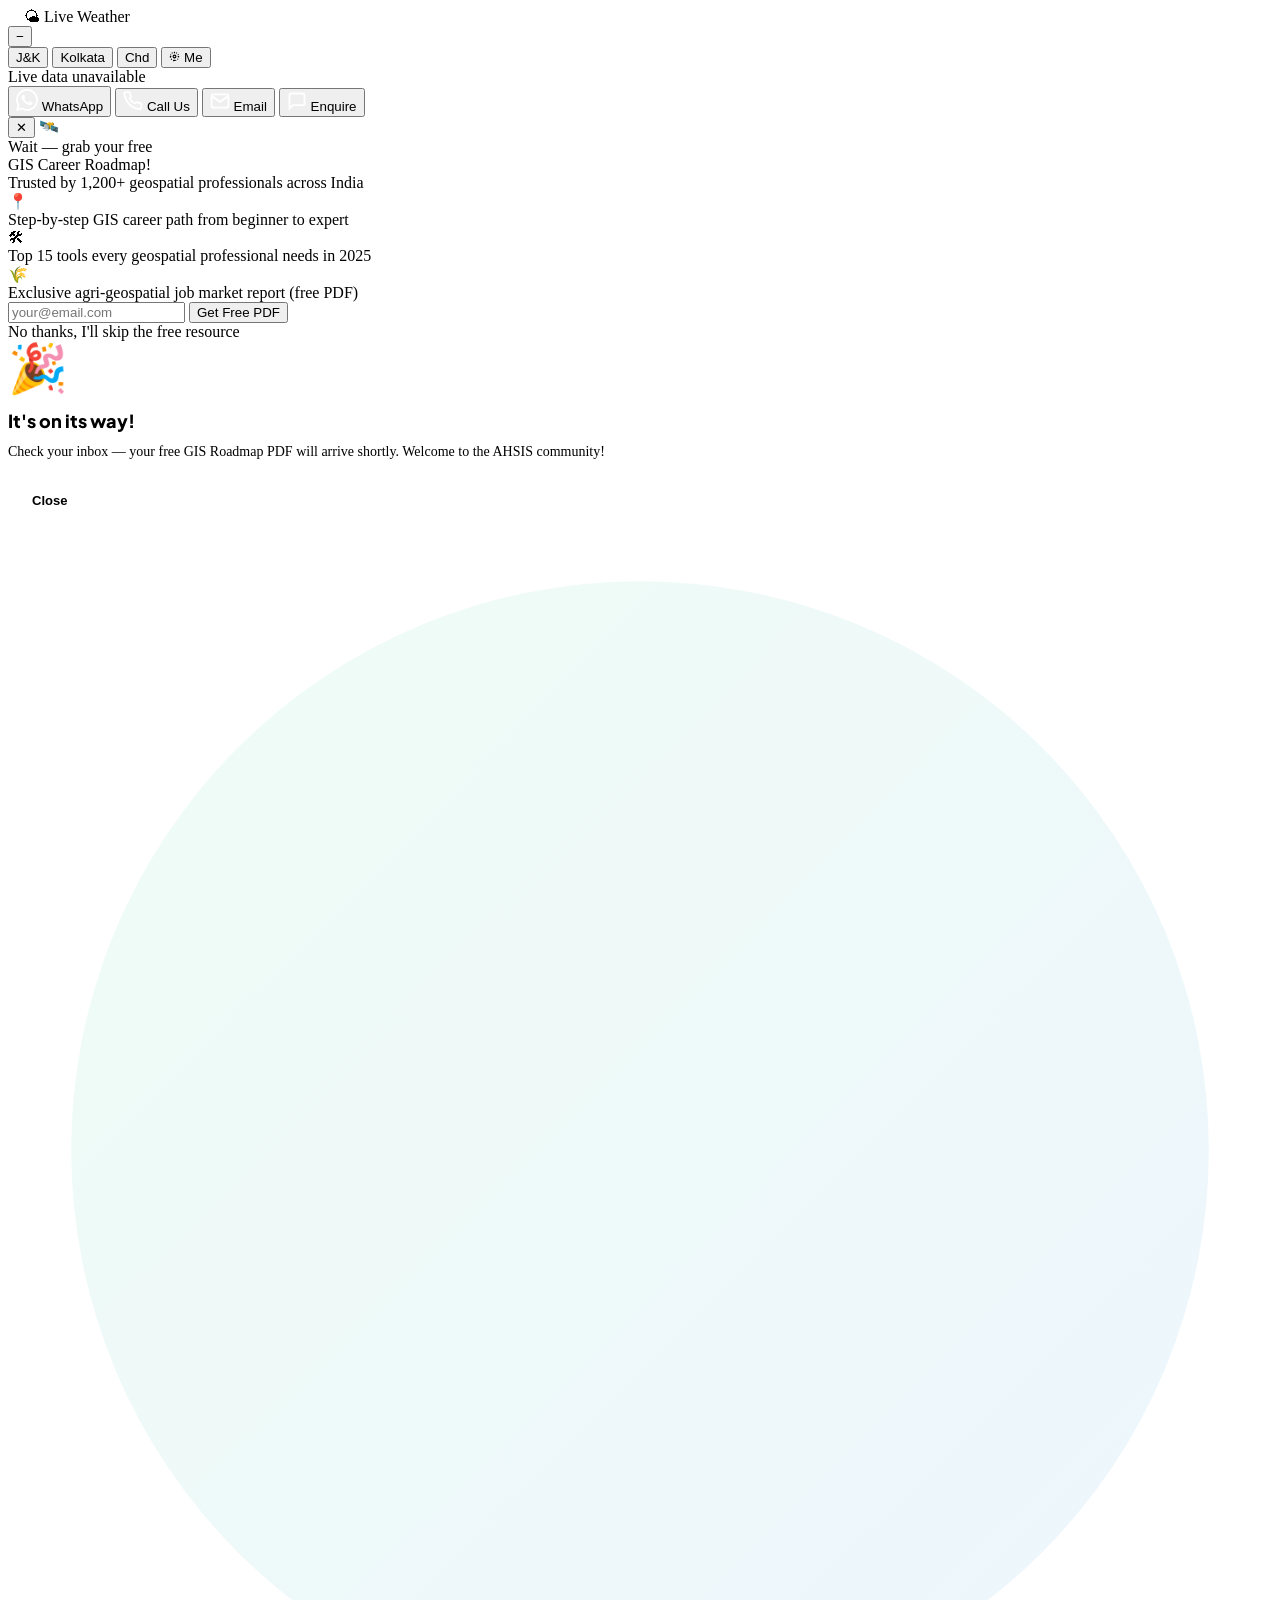
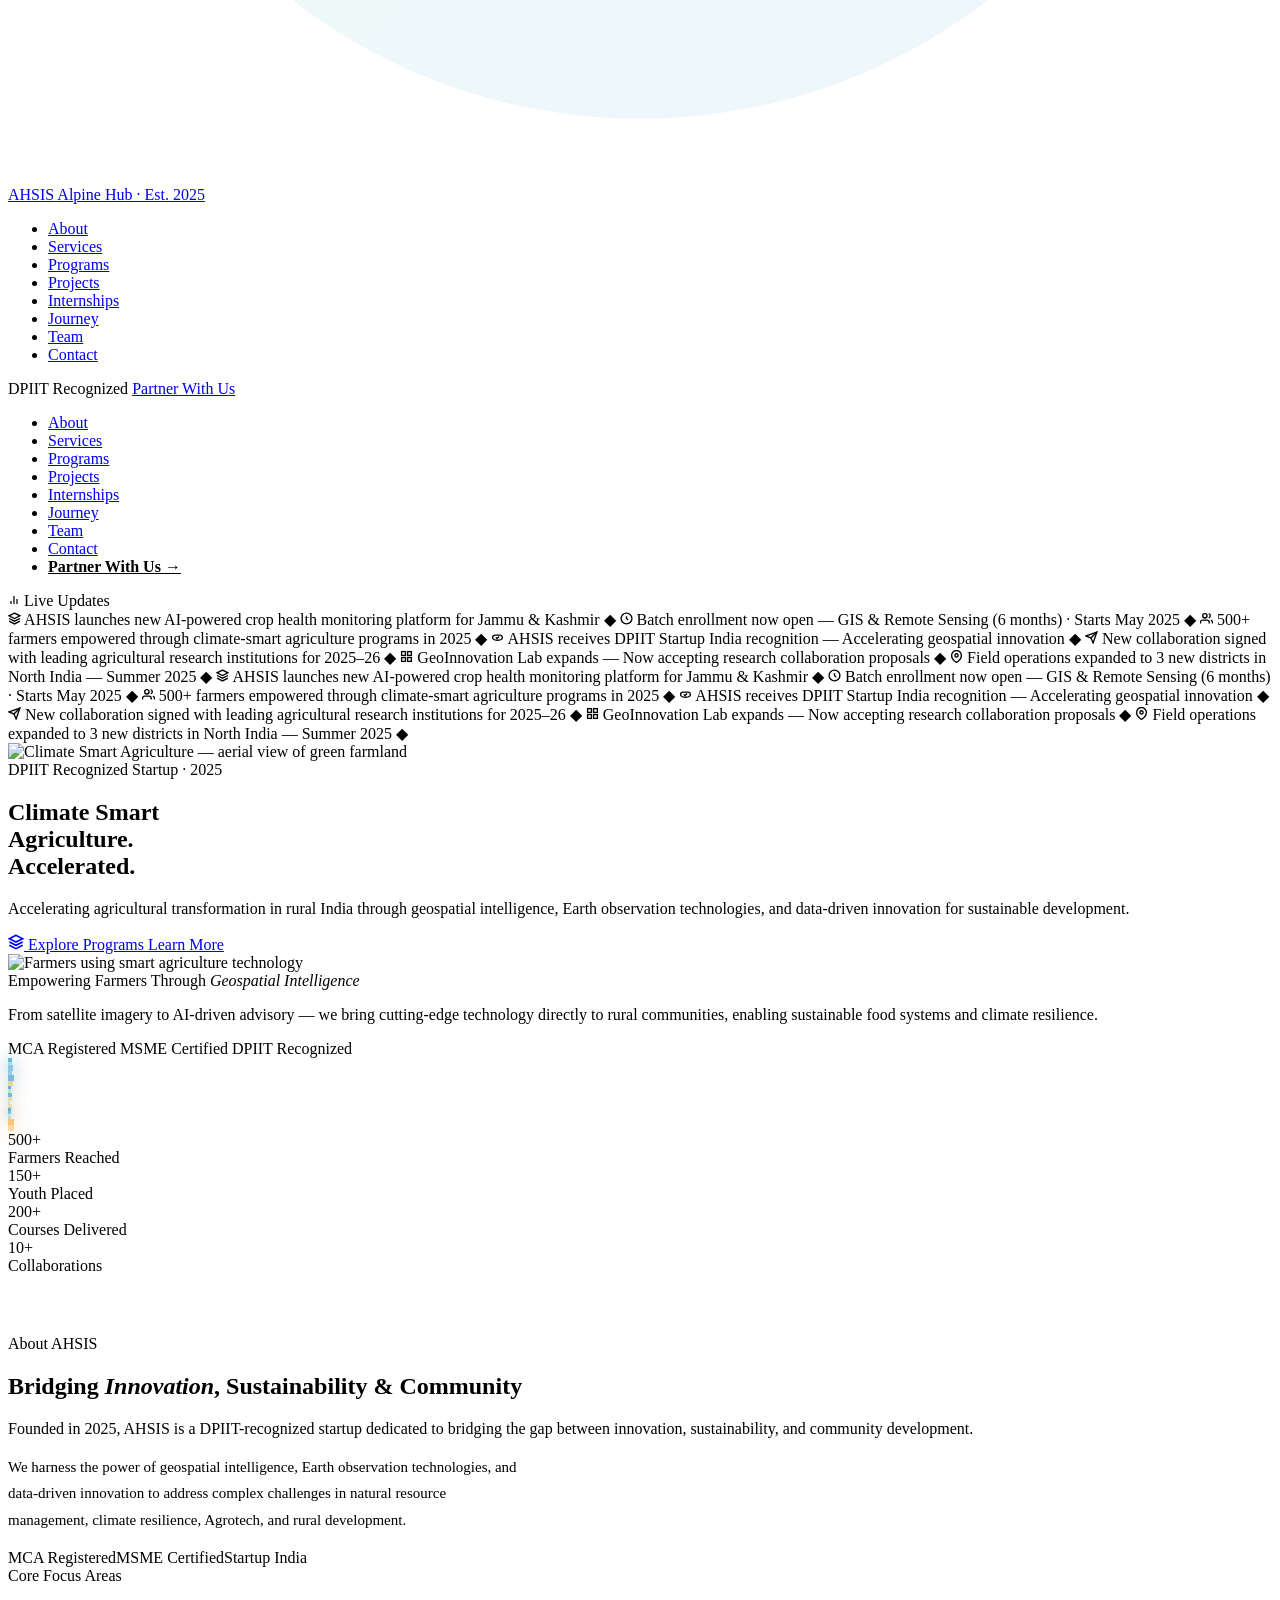
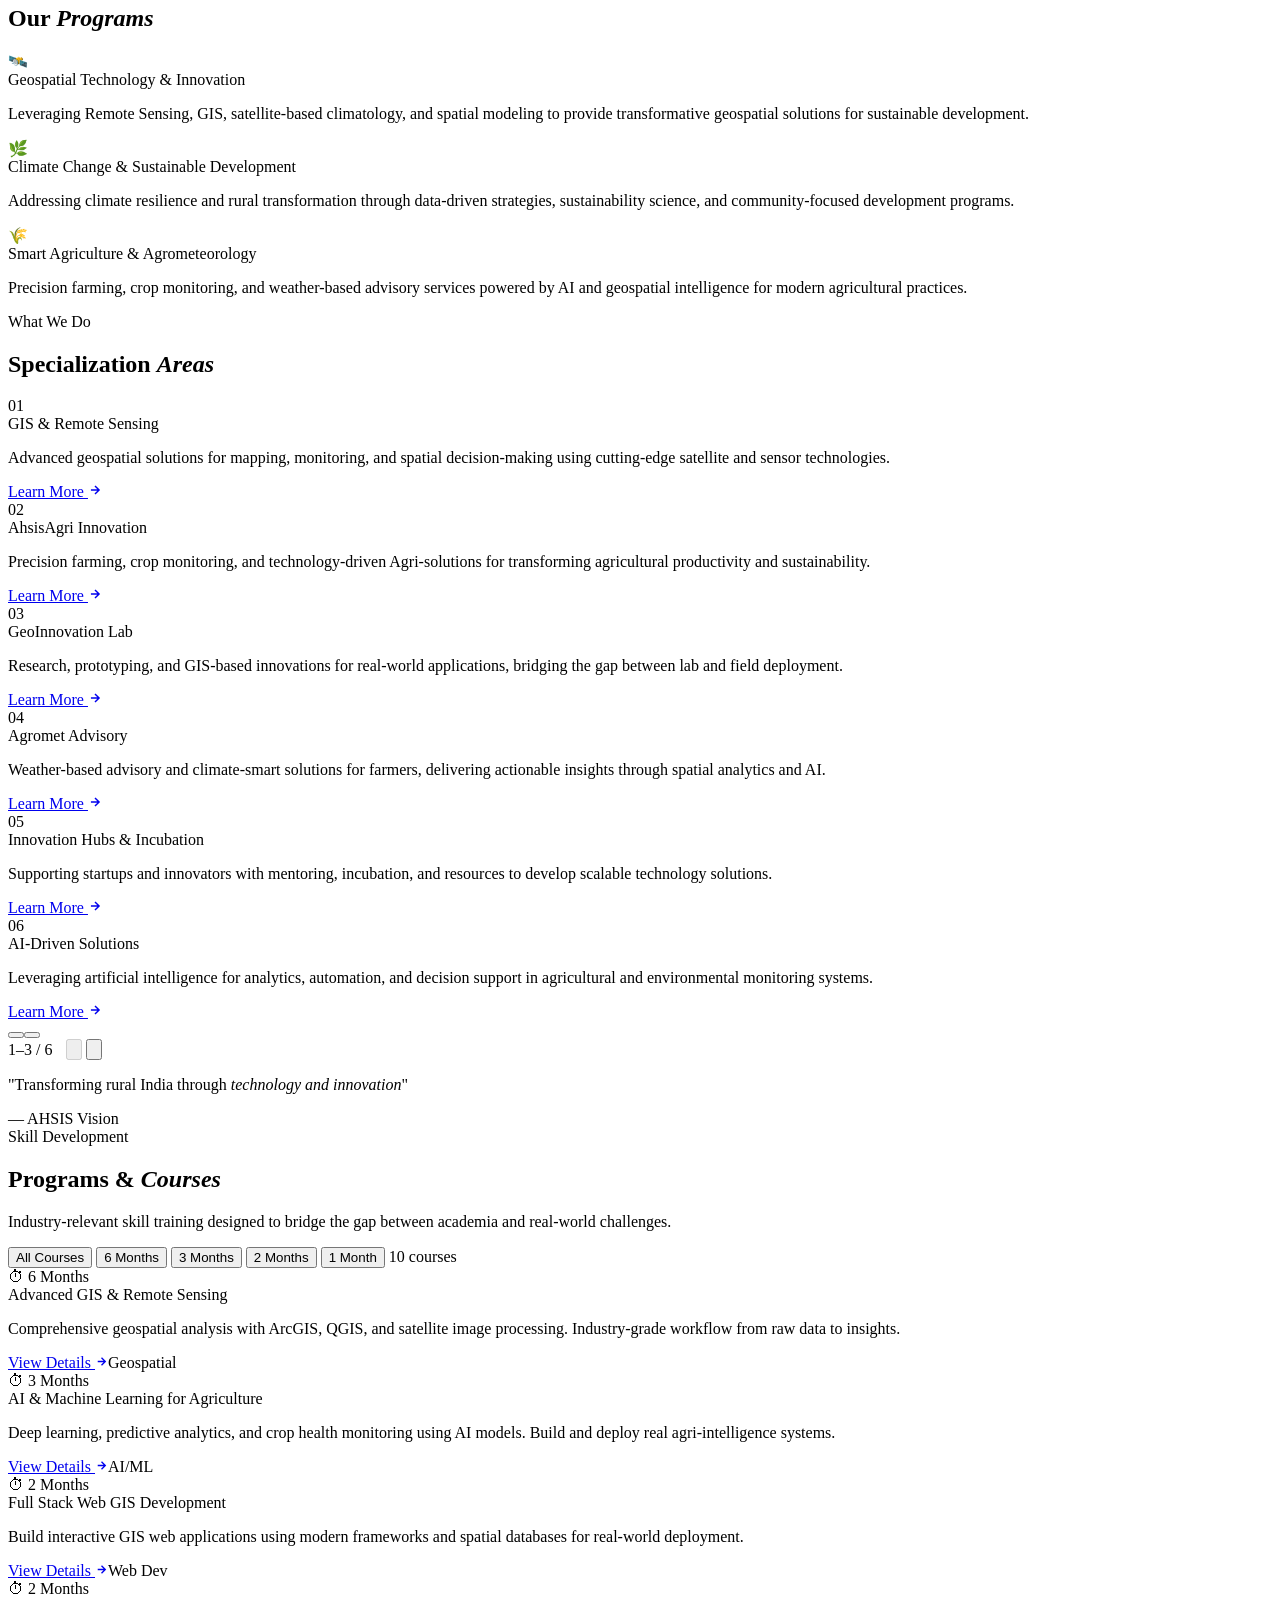
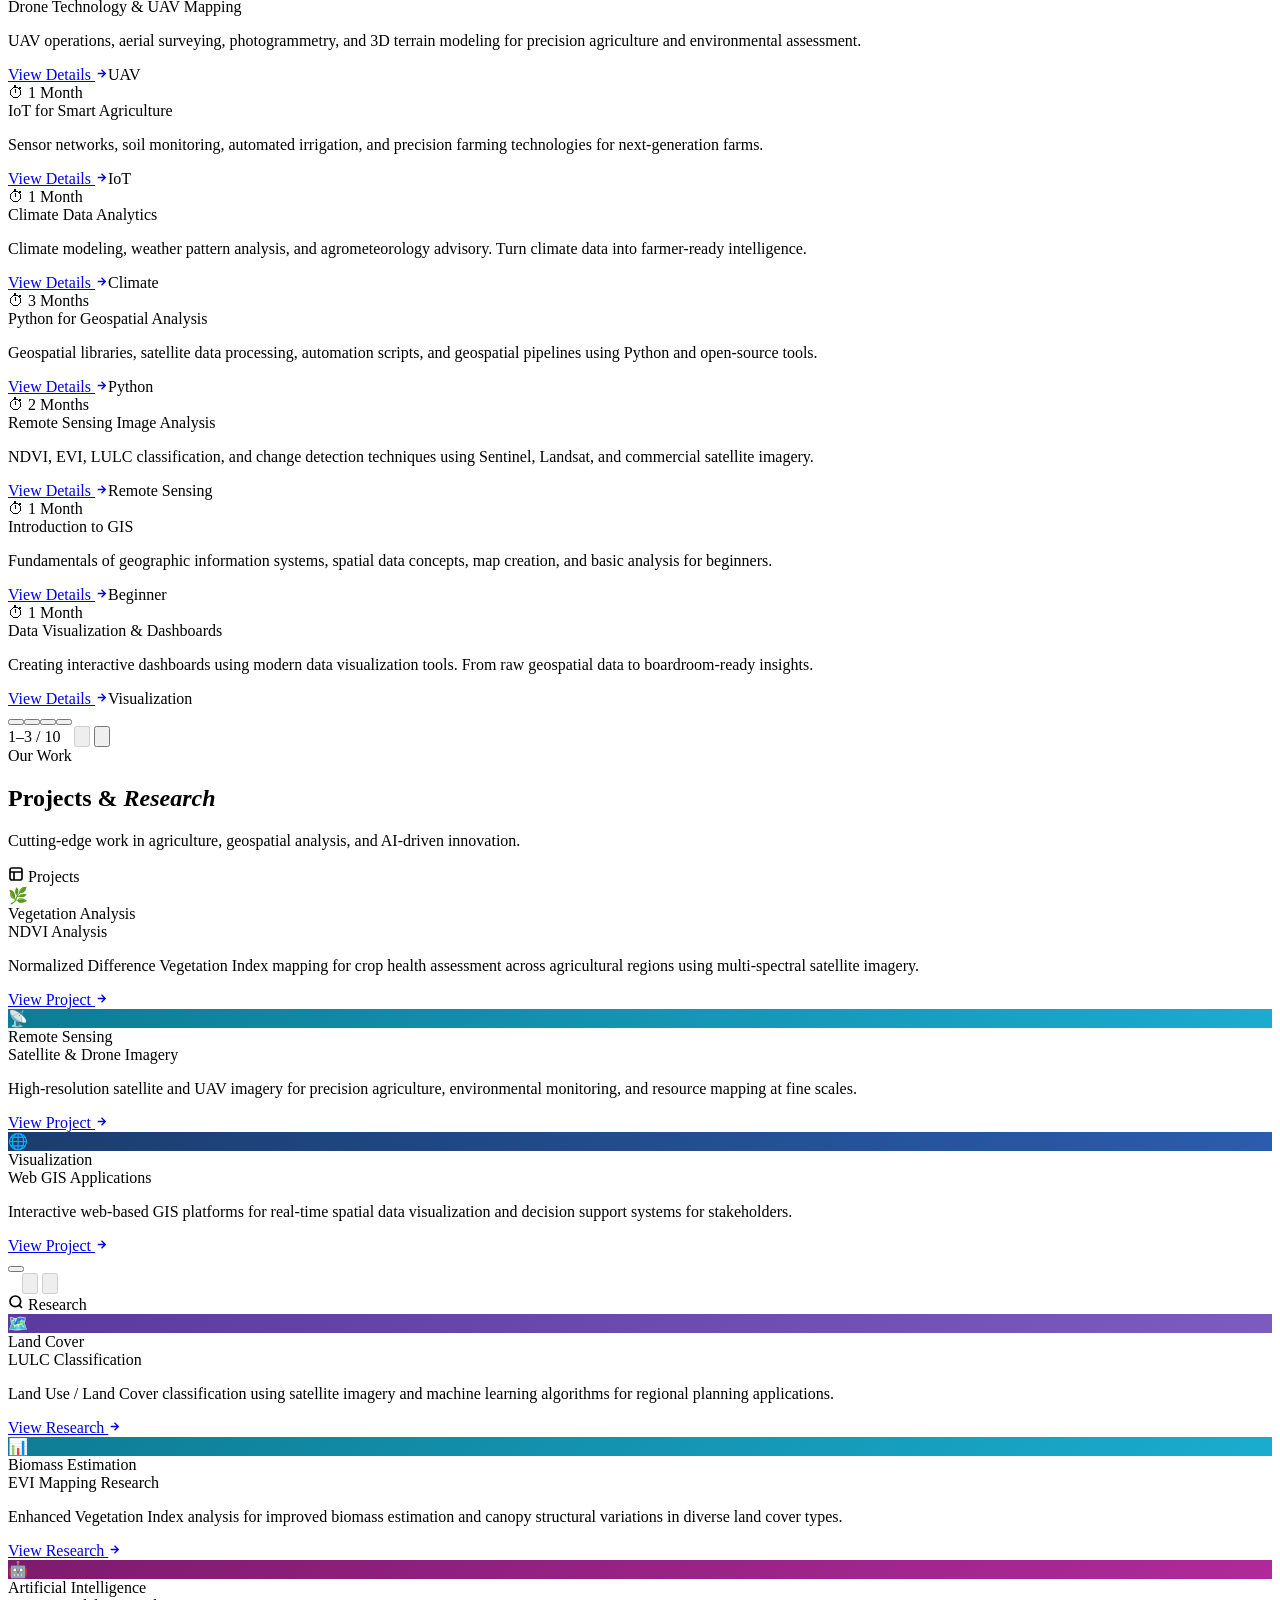
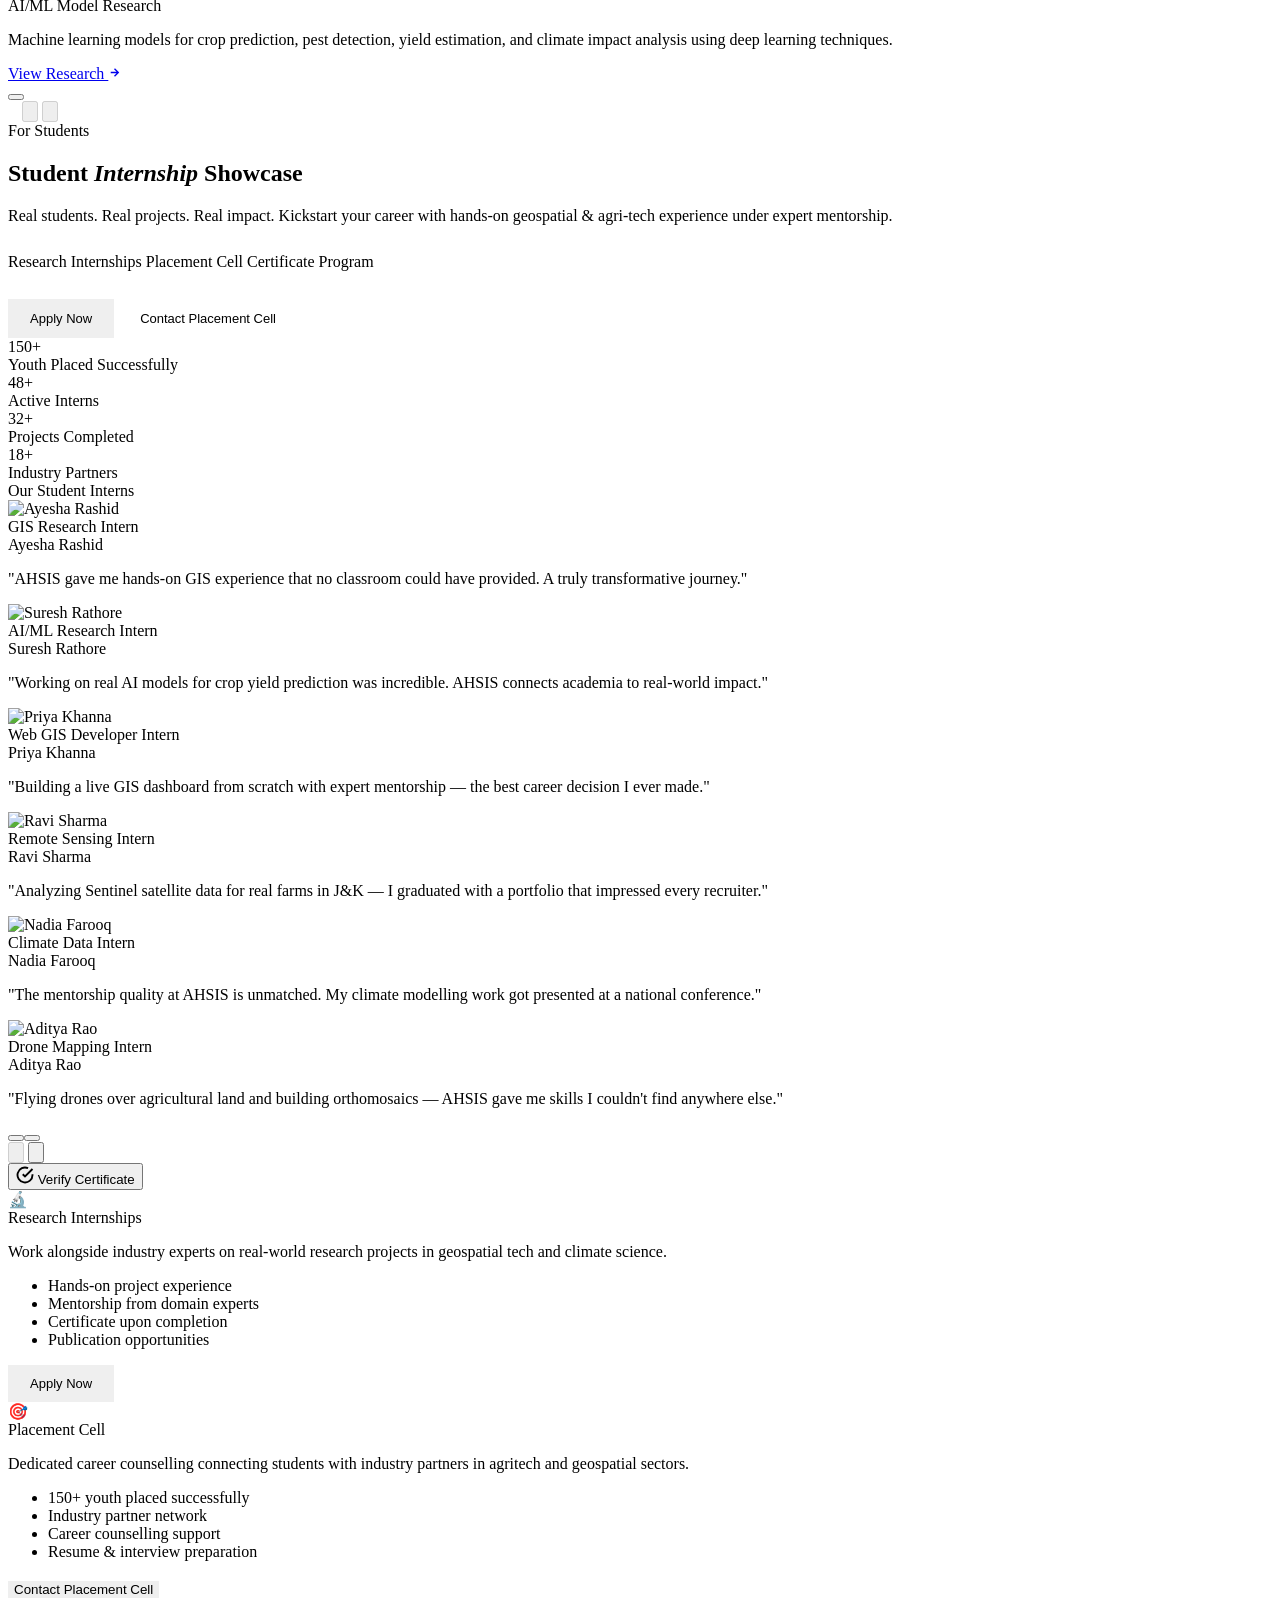
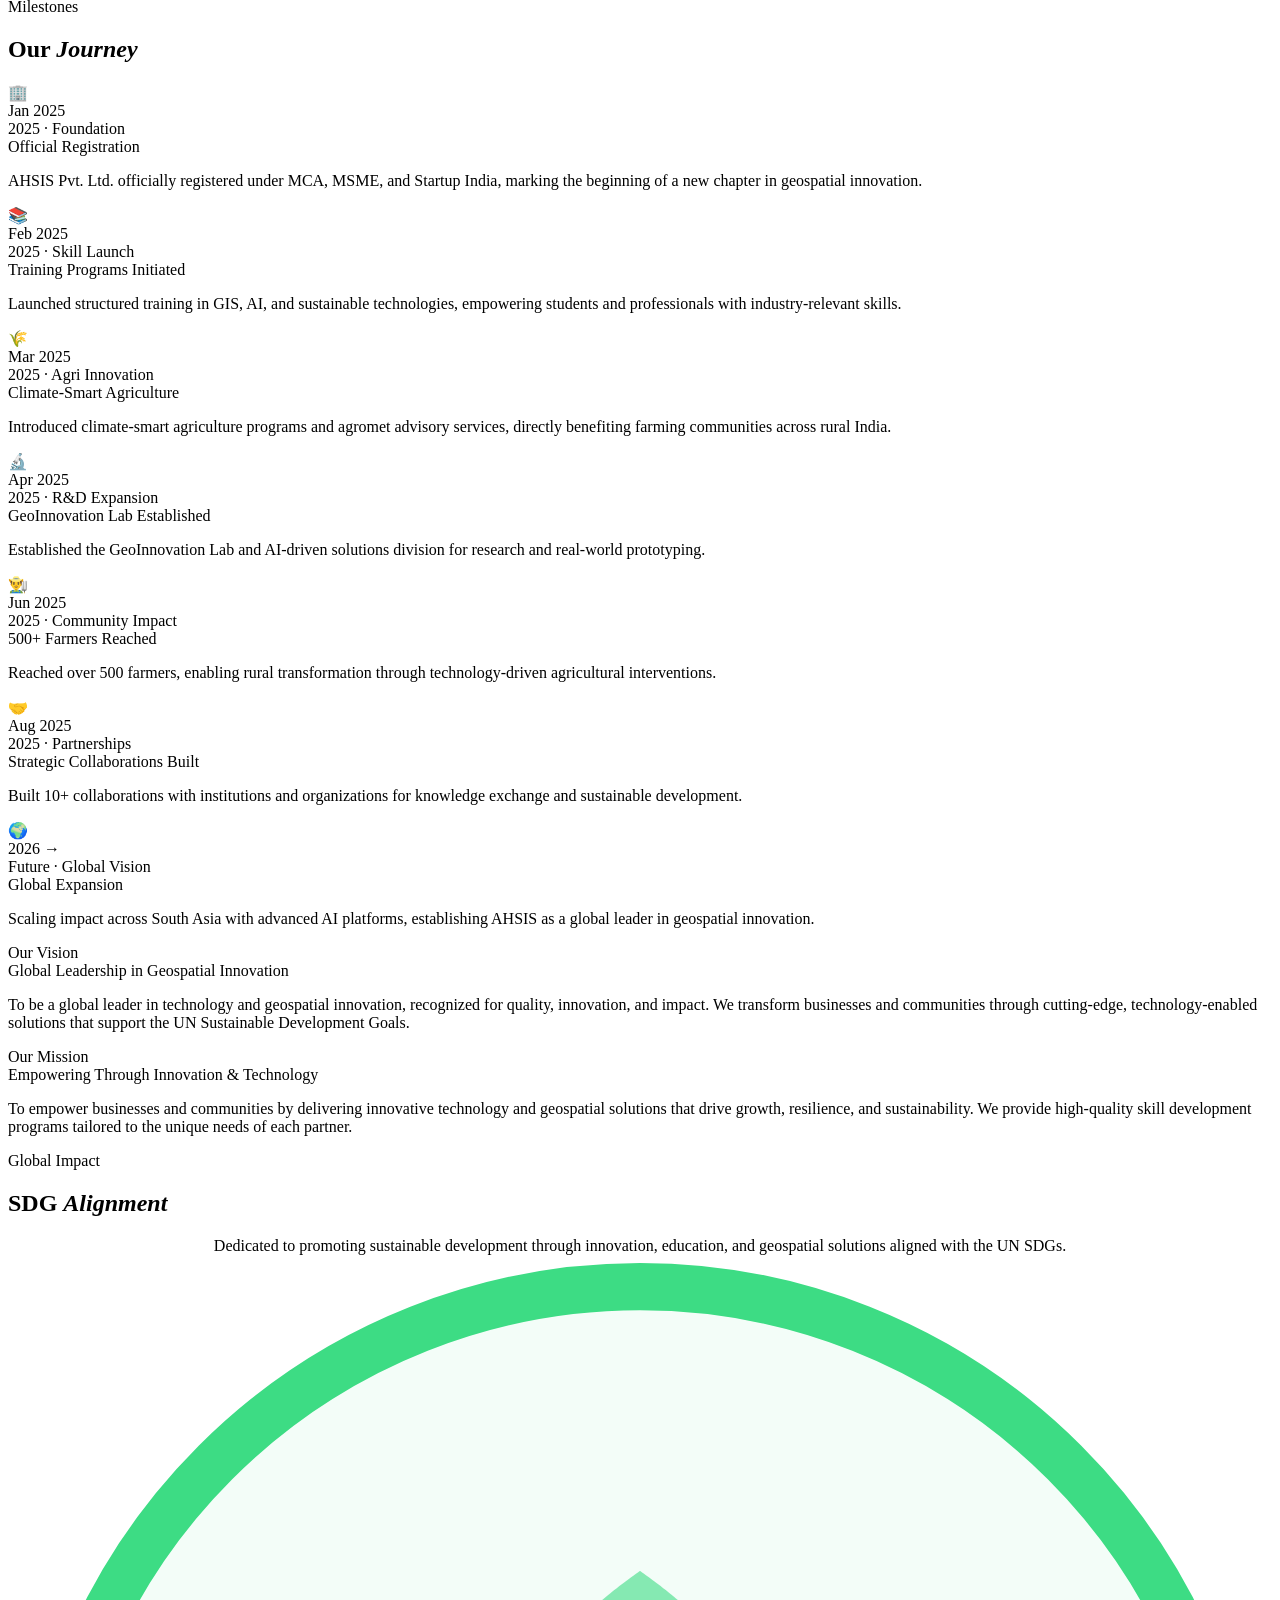
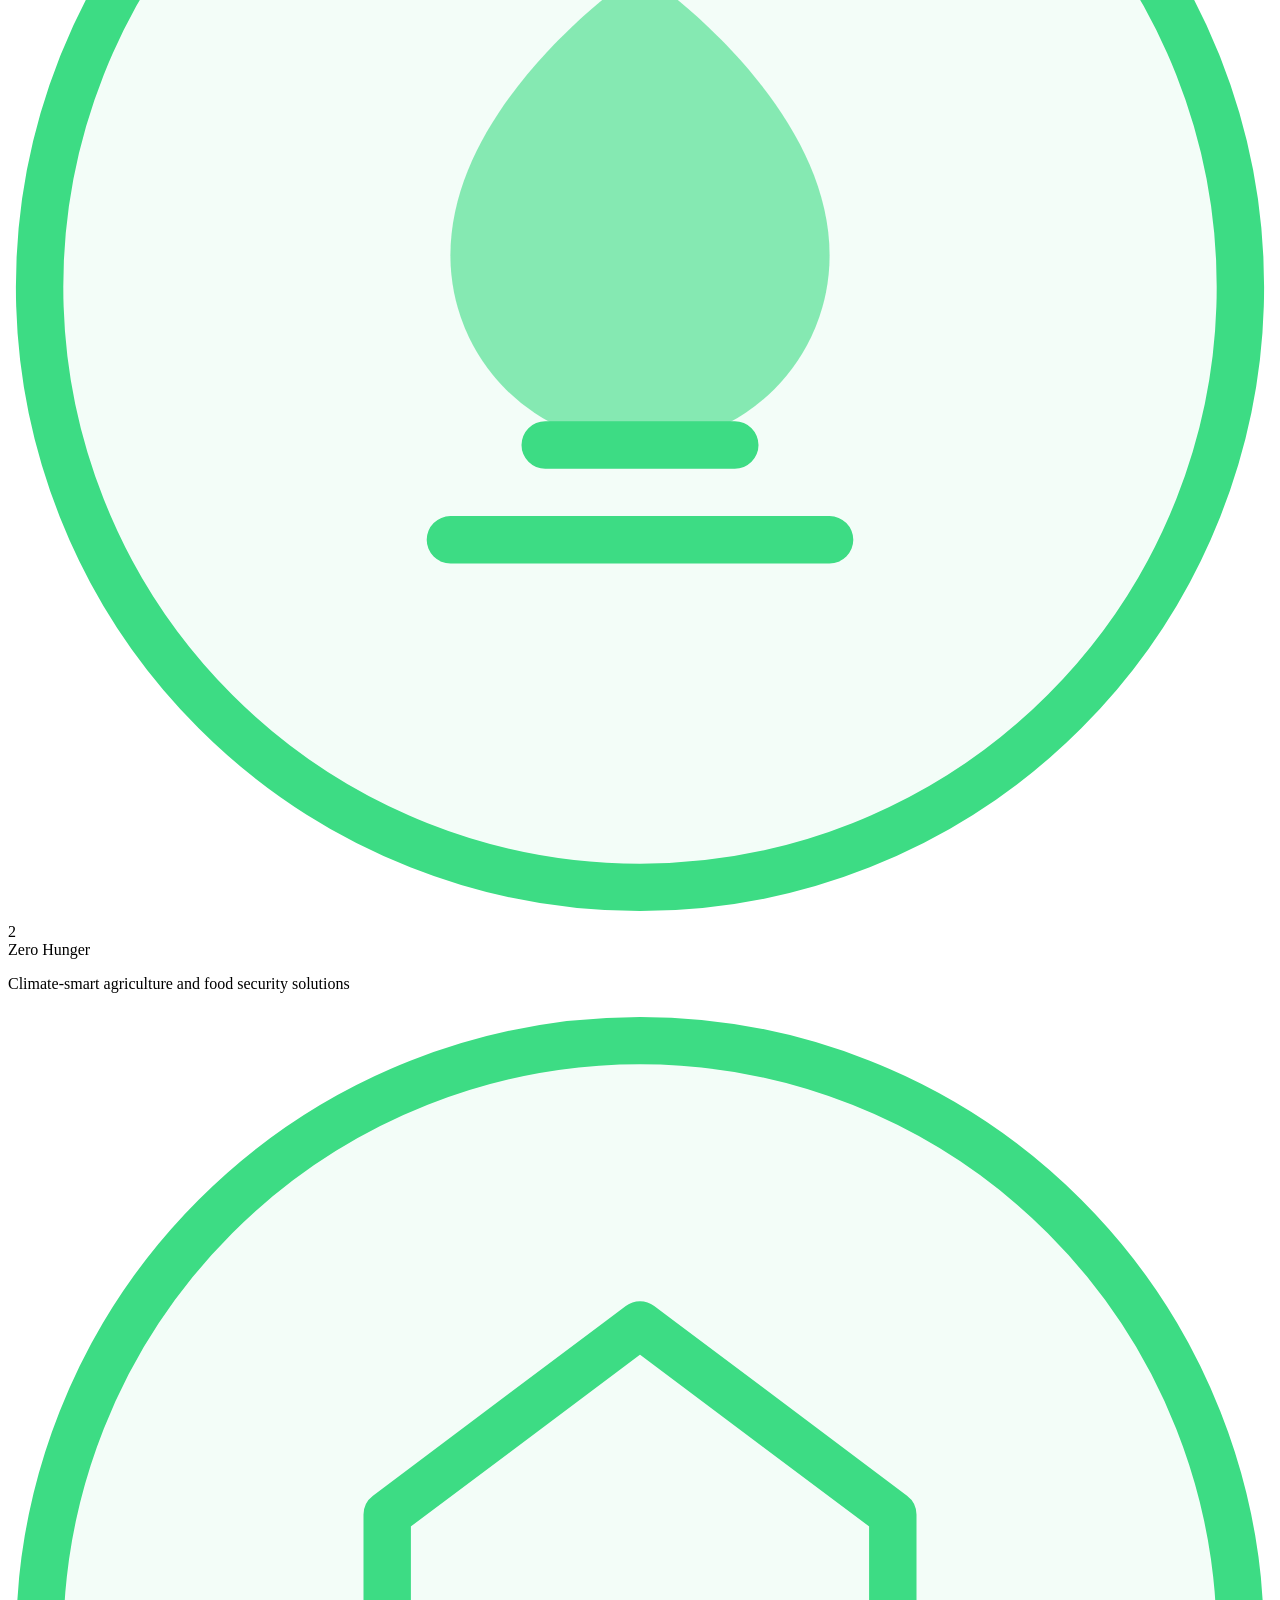
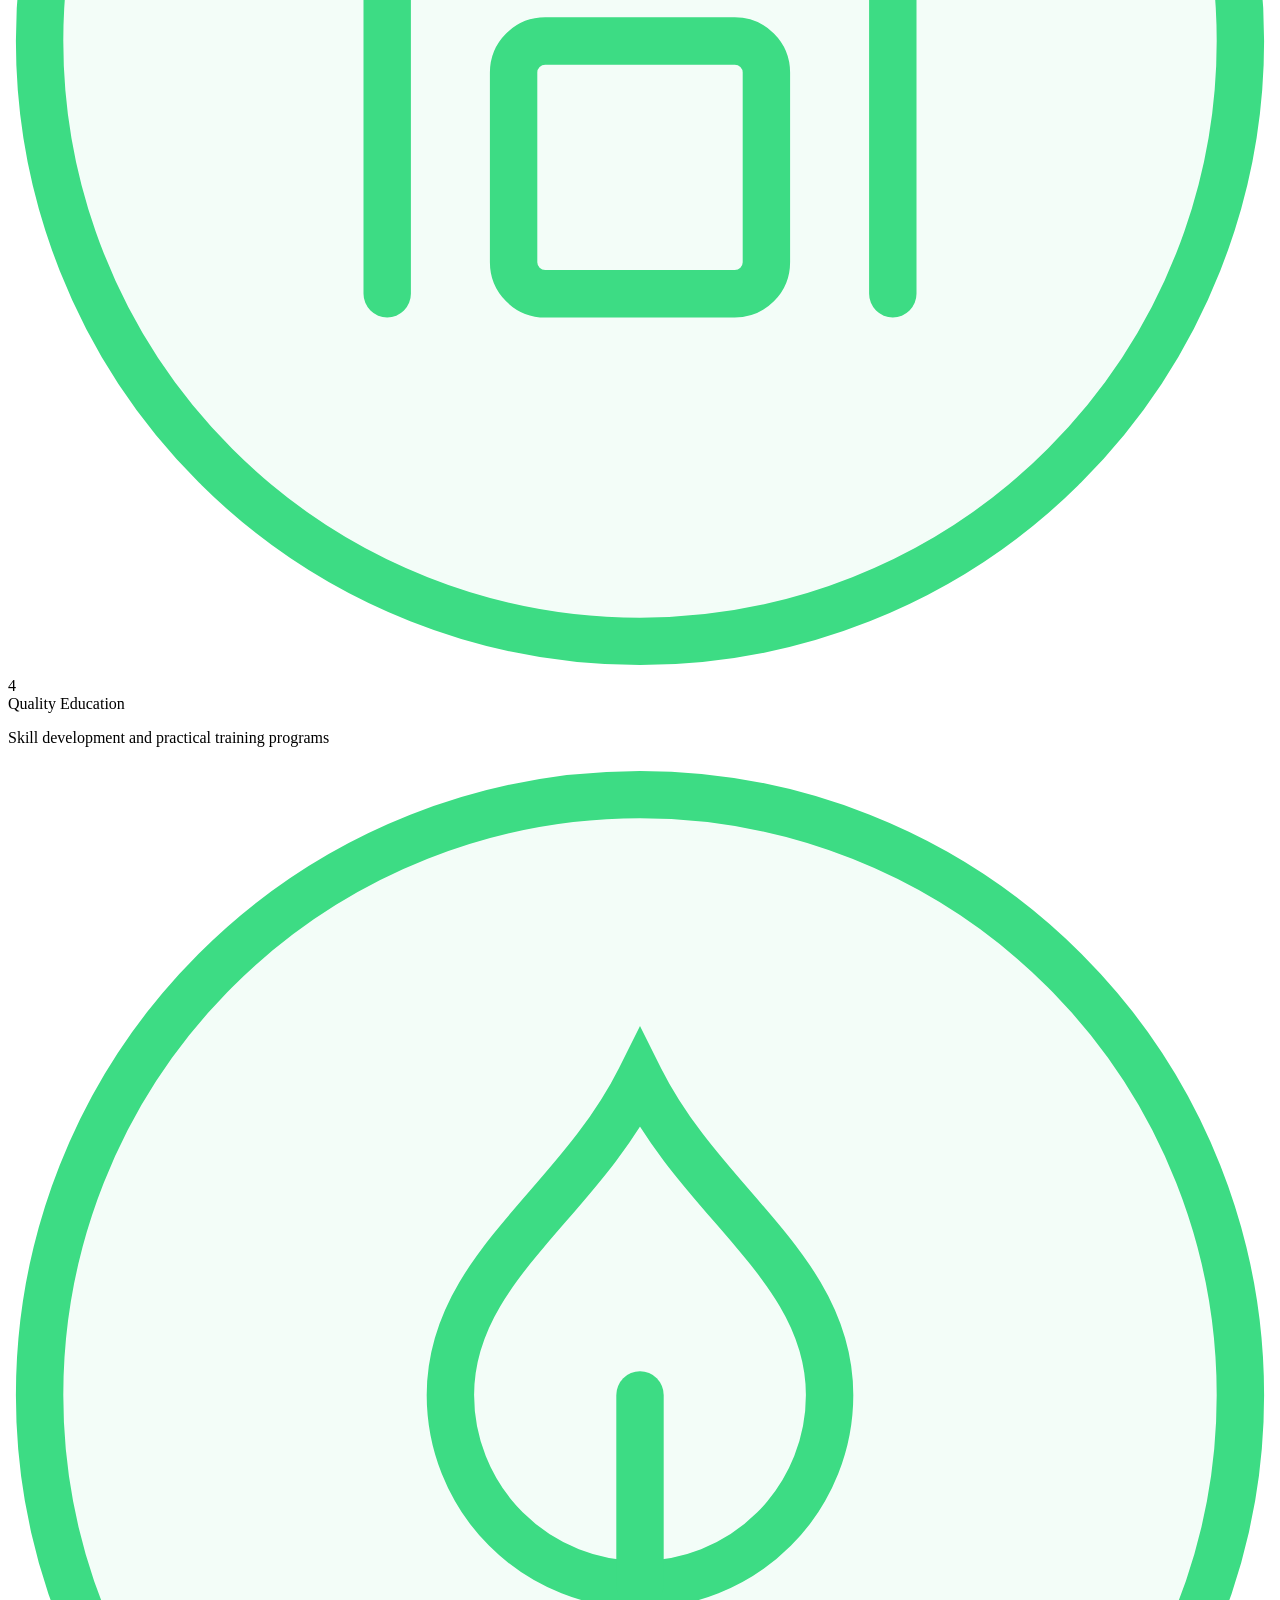
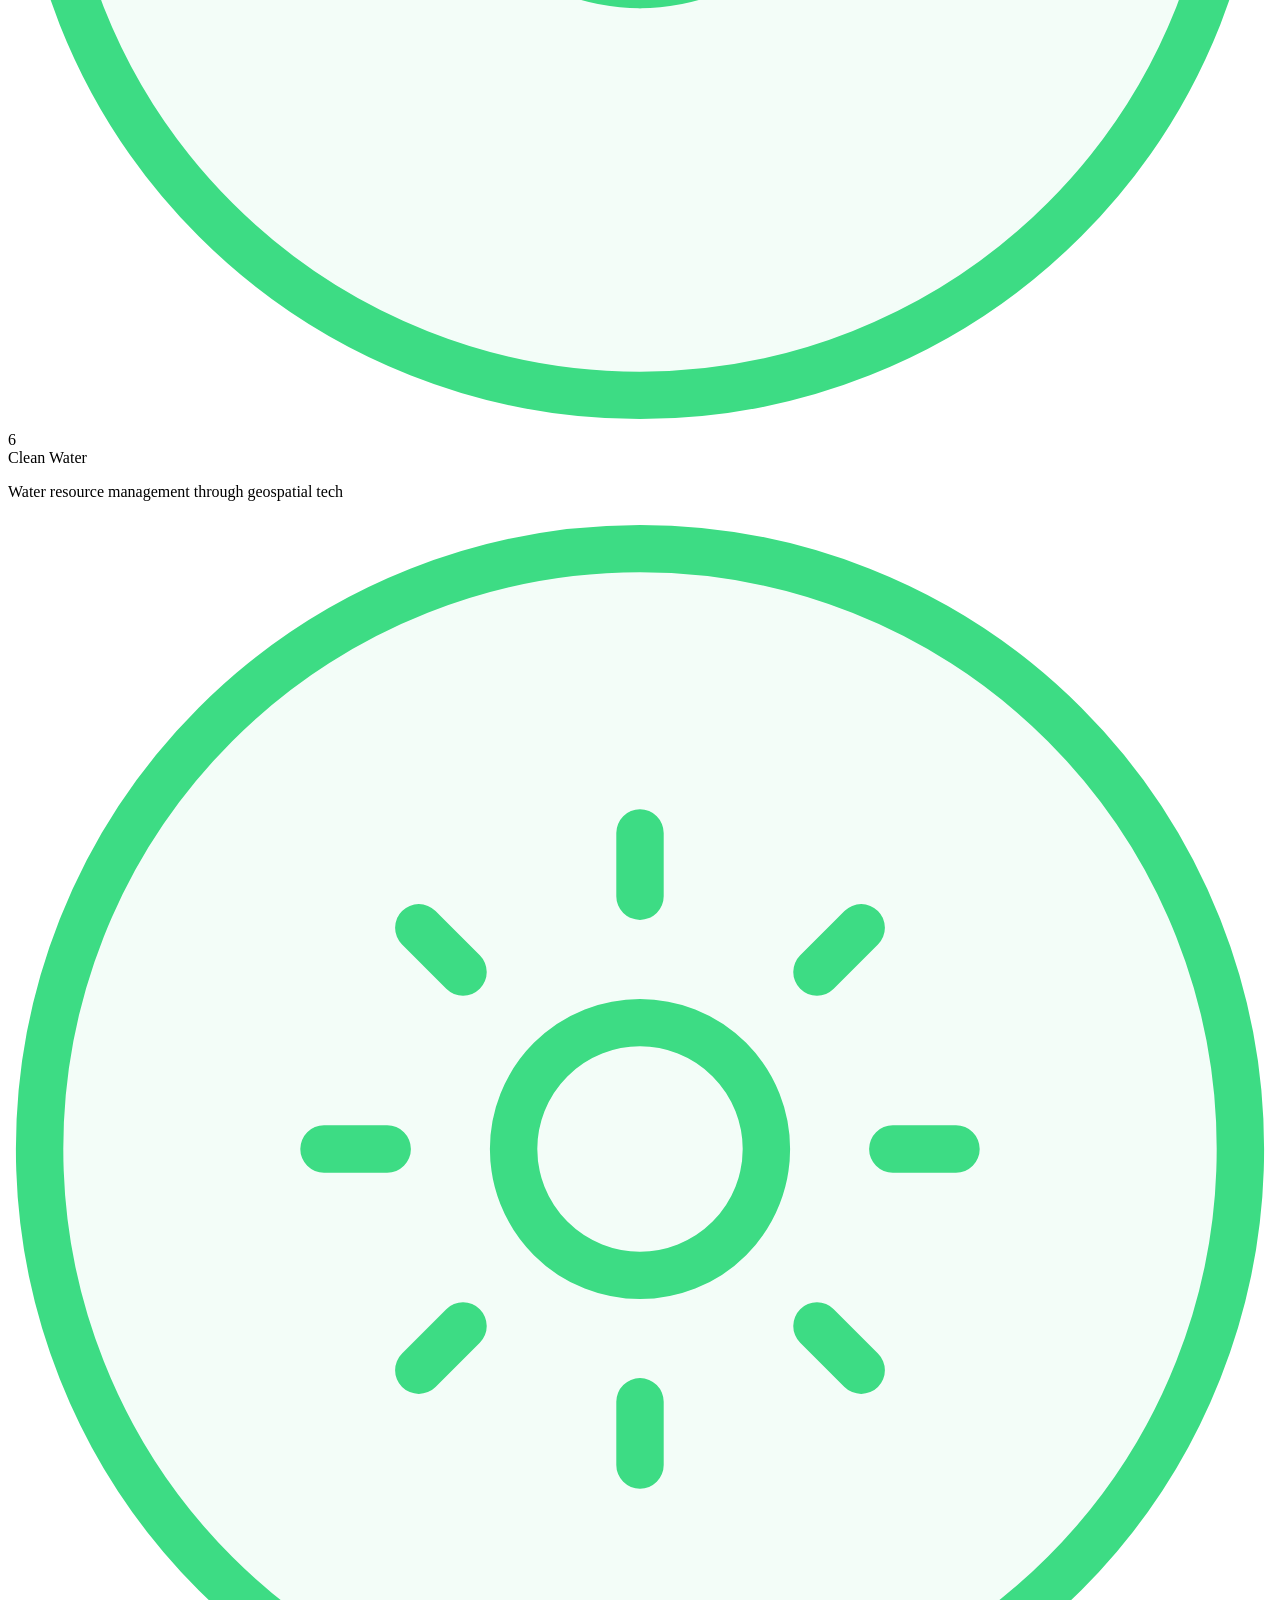
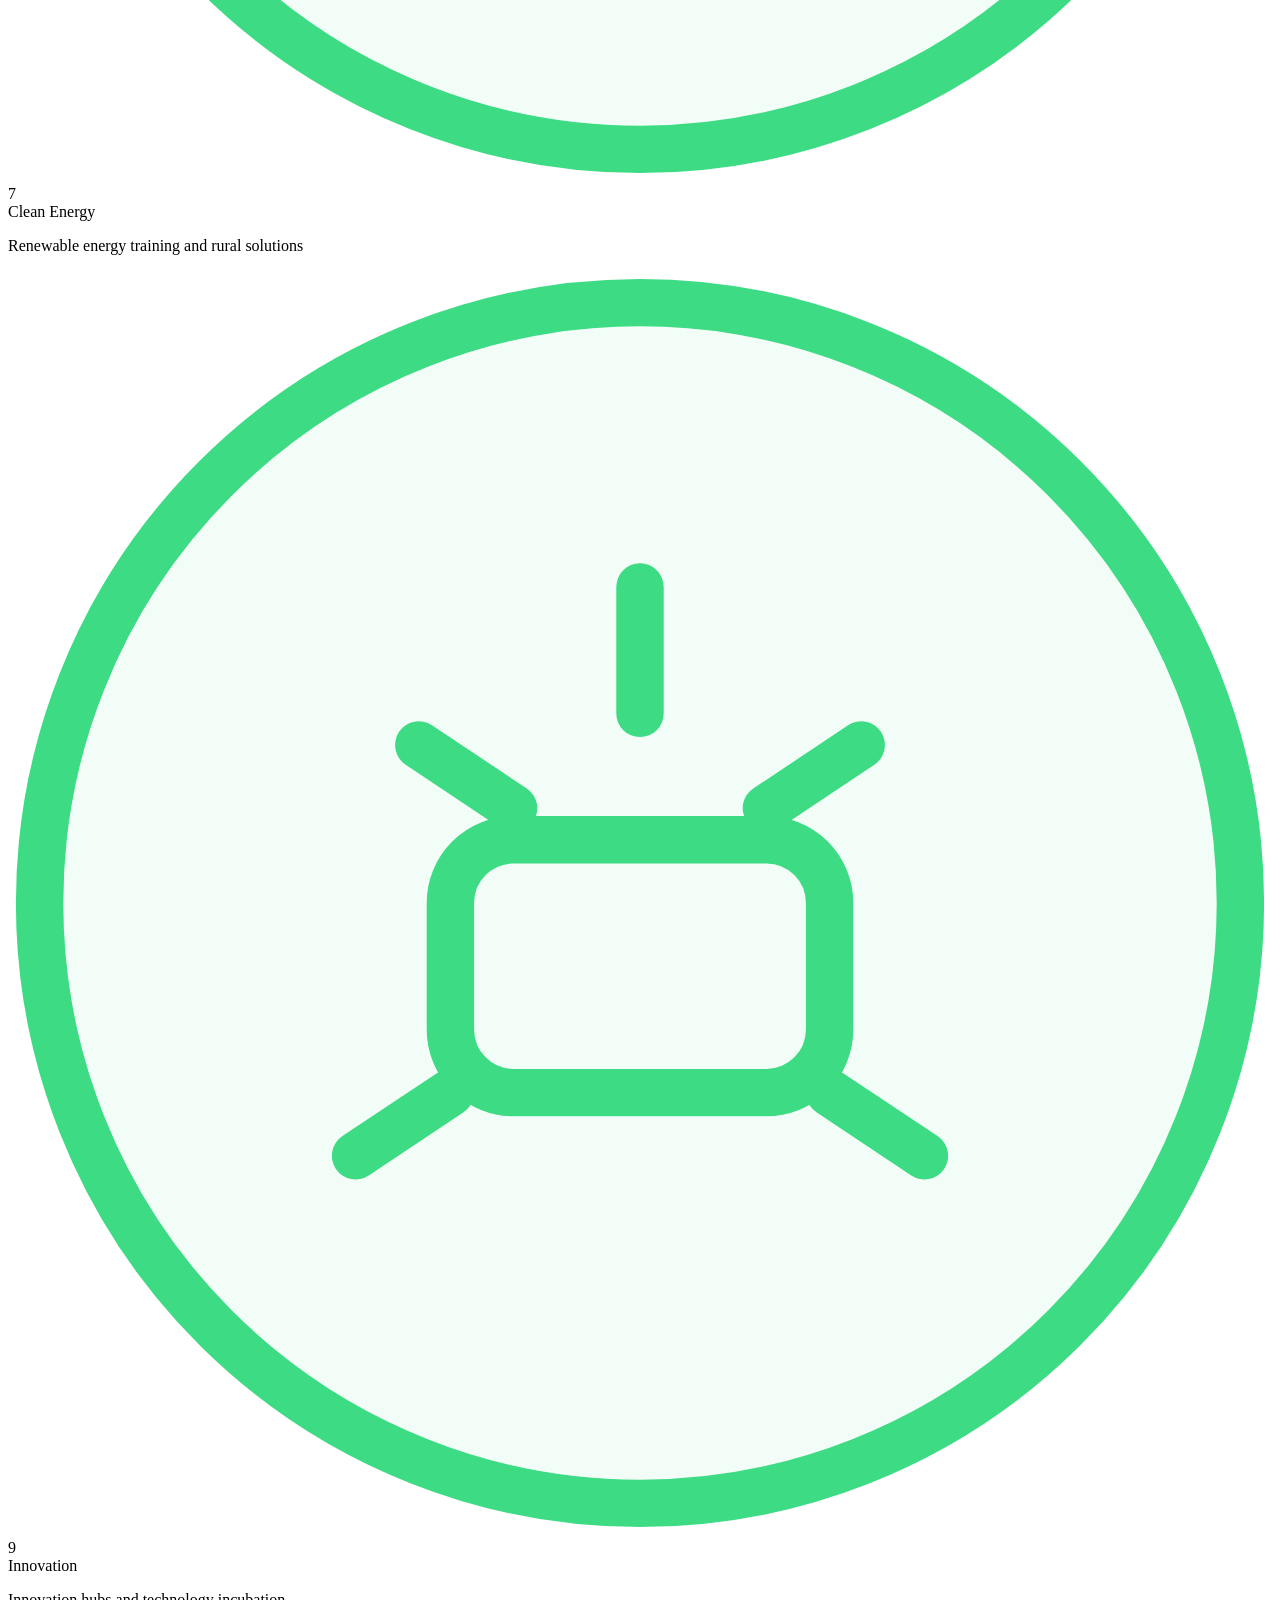
==== commit 2c924ba9: "Update live.html" ====
--- a/live.html
+++ b/live.html
@@ -4,7 +4,7 @@
     <meta charset="UTF-8" />
     <meta name="viewport" content="width=device-width, initial-scale=1.0" />
     <title>AHSIS — Climate Smart Agriculture. Accelerated.</title>
-    <link rel="stylesheet" href="style.css" />
+    <link rel="stylesheet" href="https://github.com/darubaidnazir/test/blob/main/styles.css" />
 
     <link rel="preconnect" href="https://fonts.googleapis.com" />
     <link
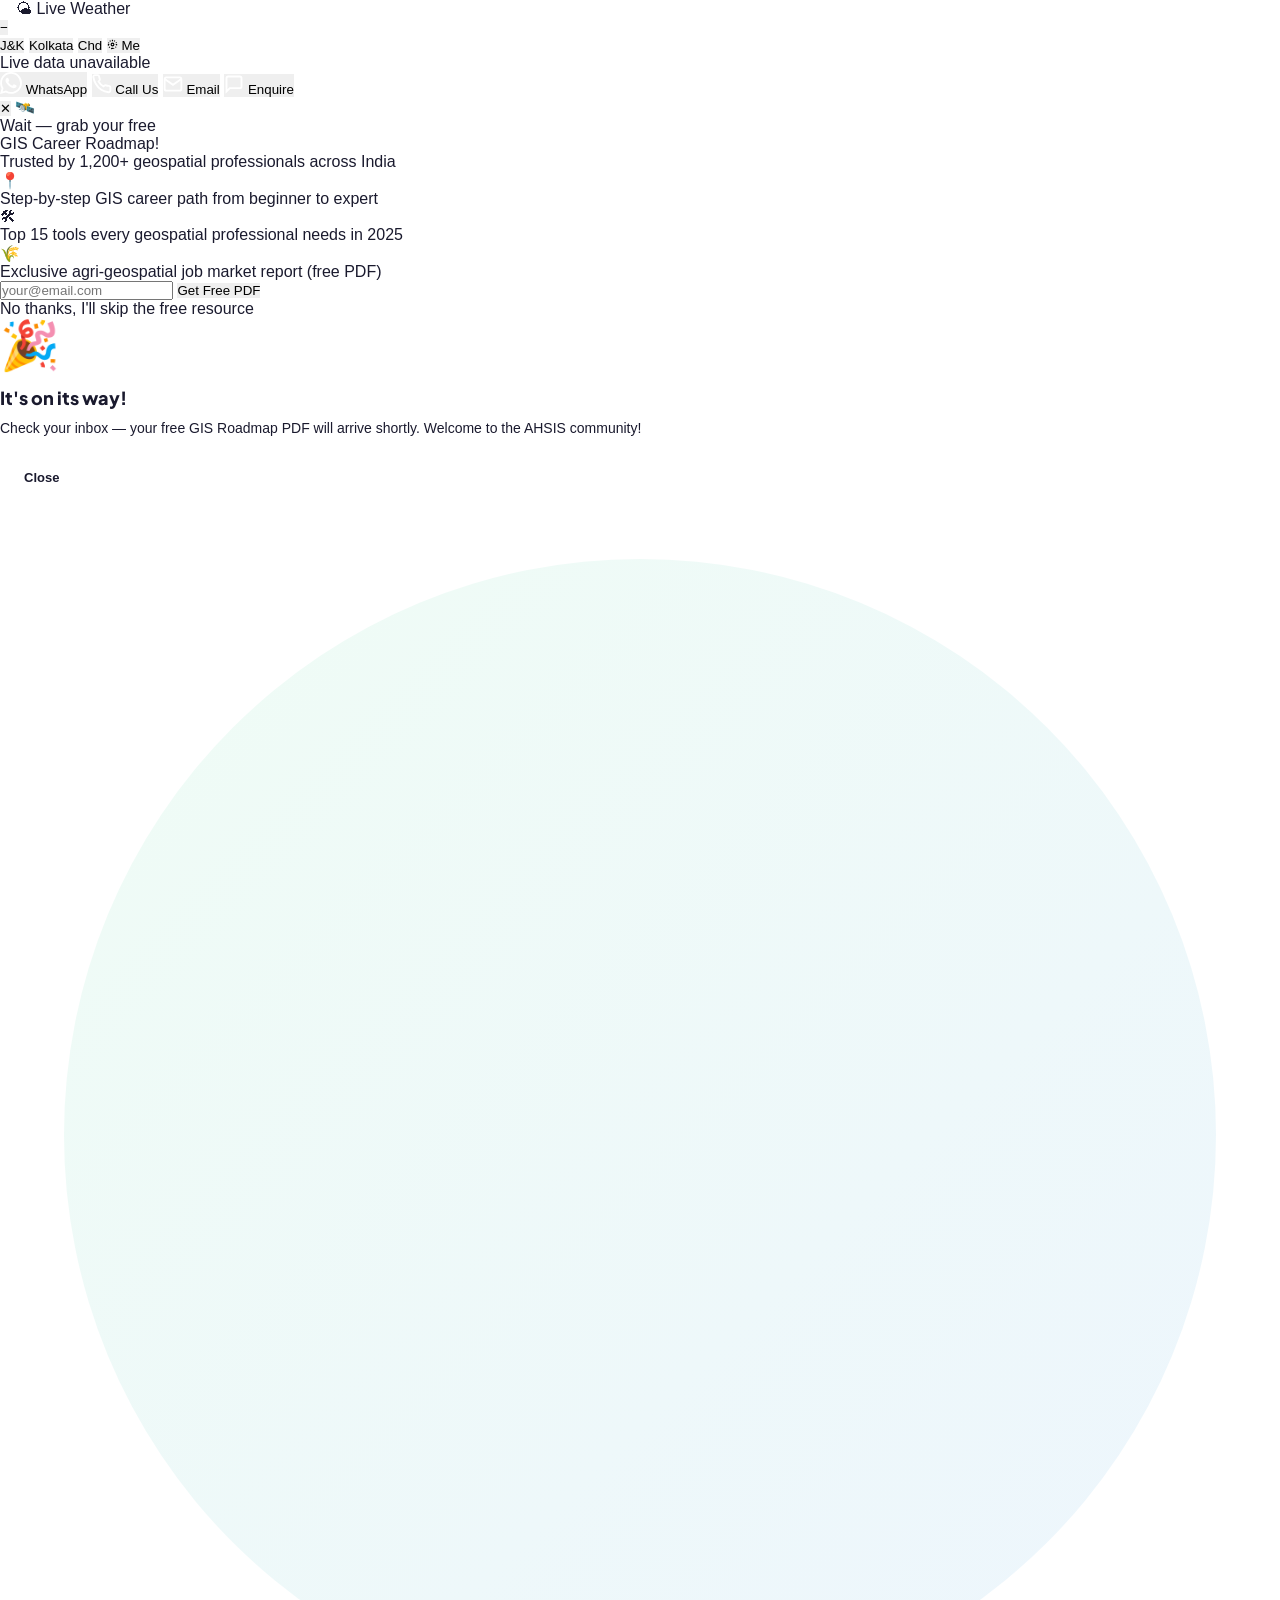
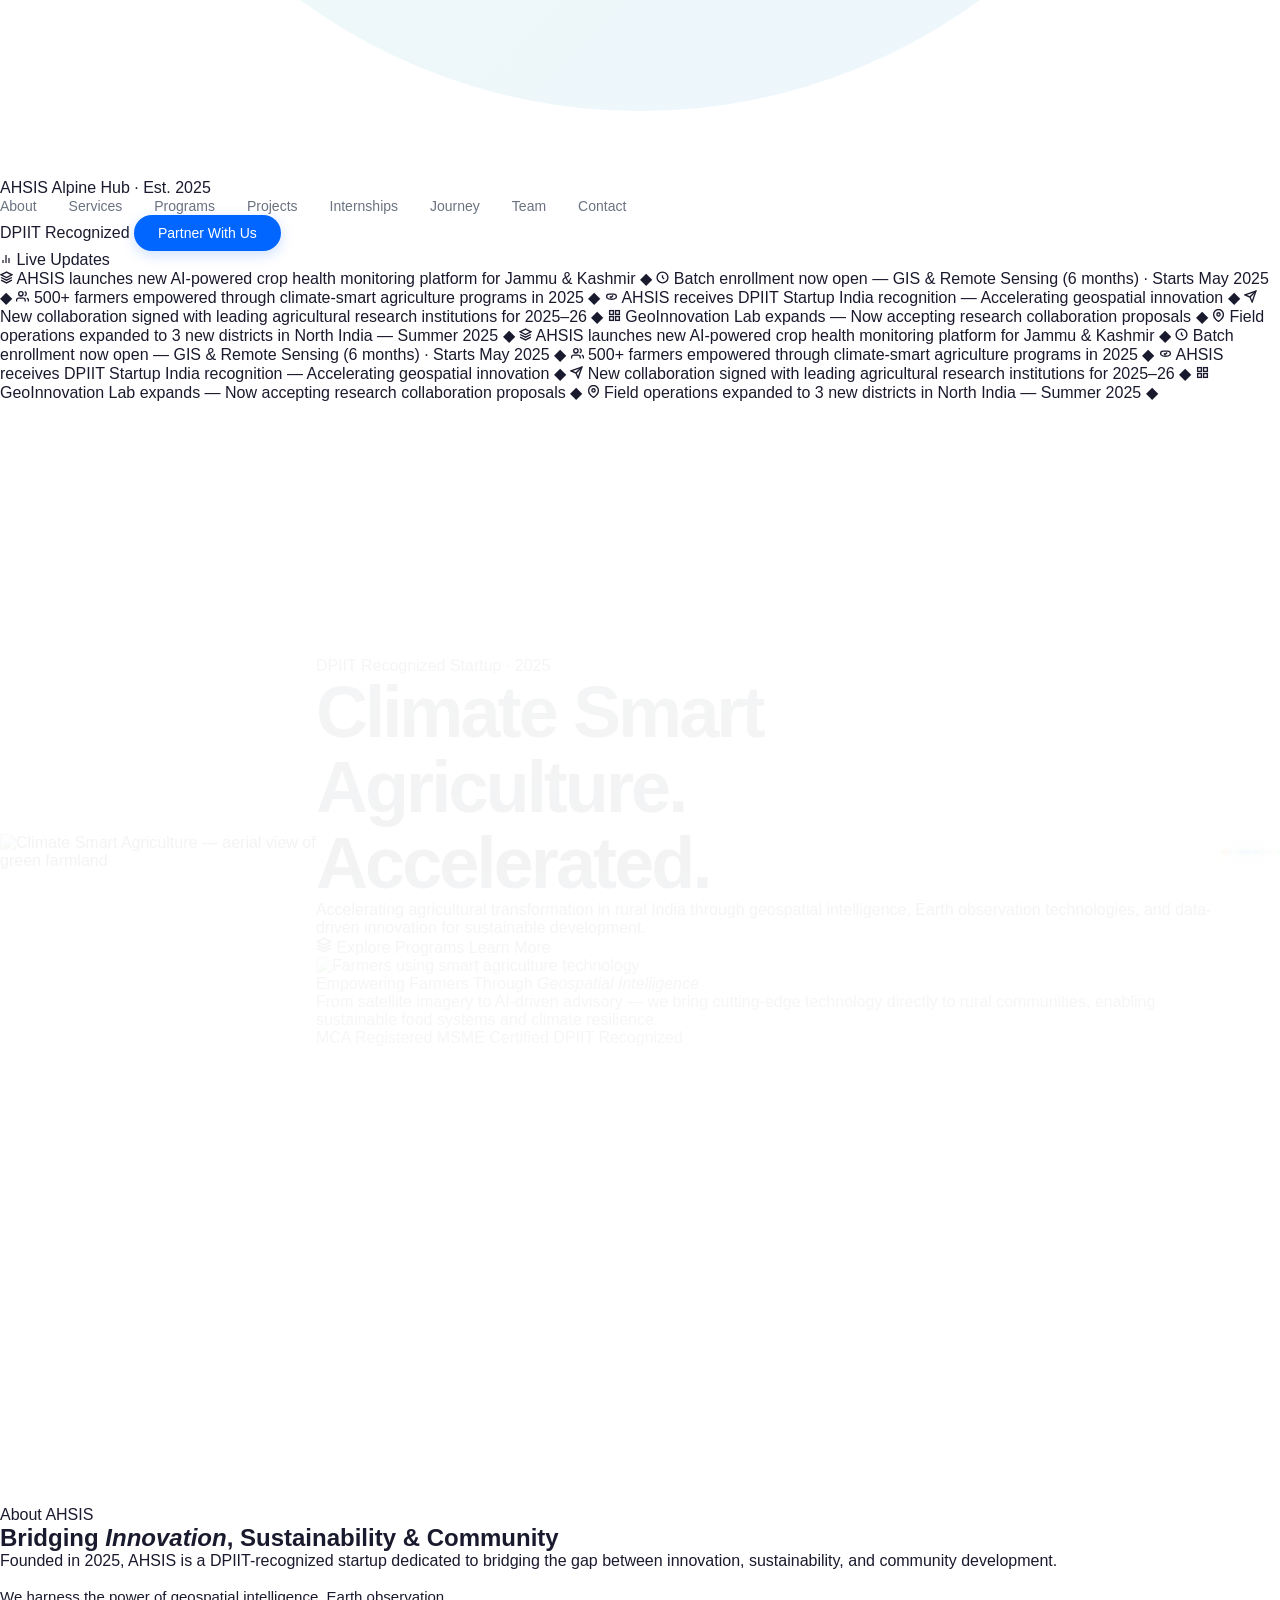
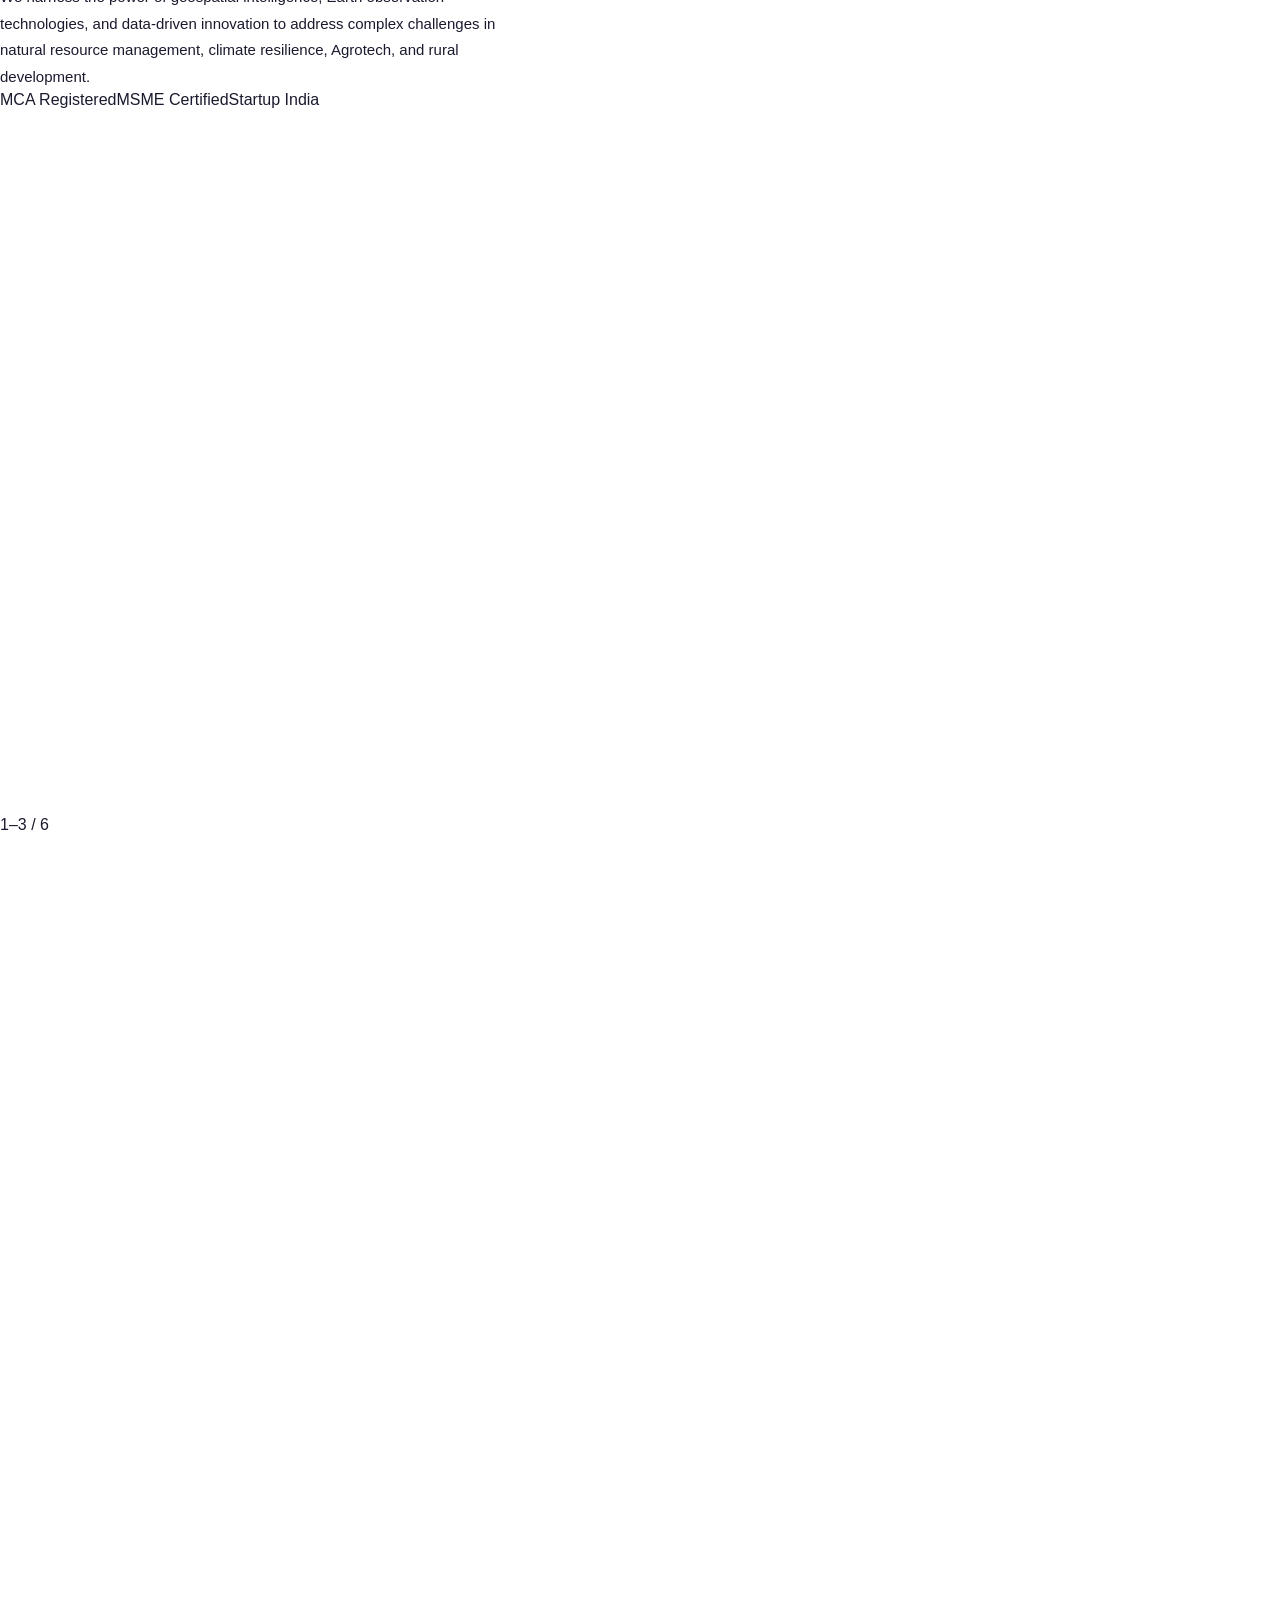
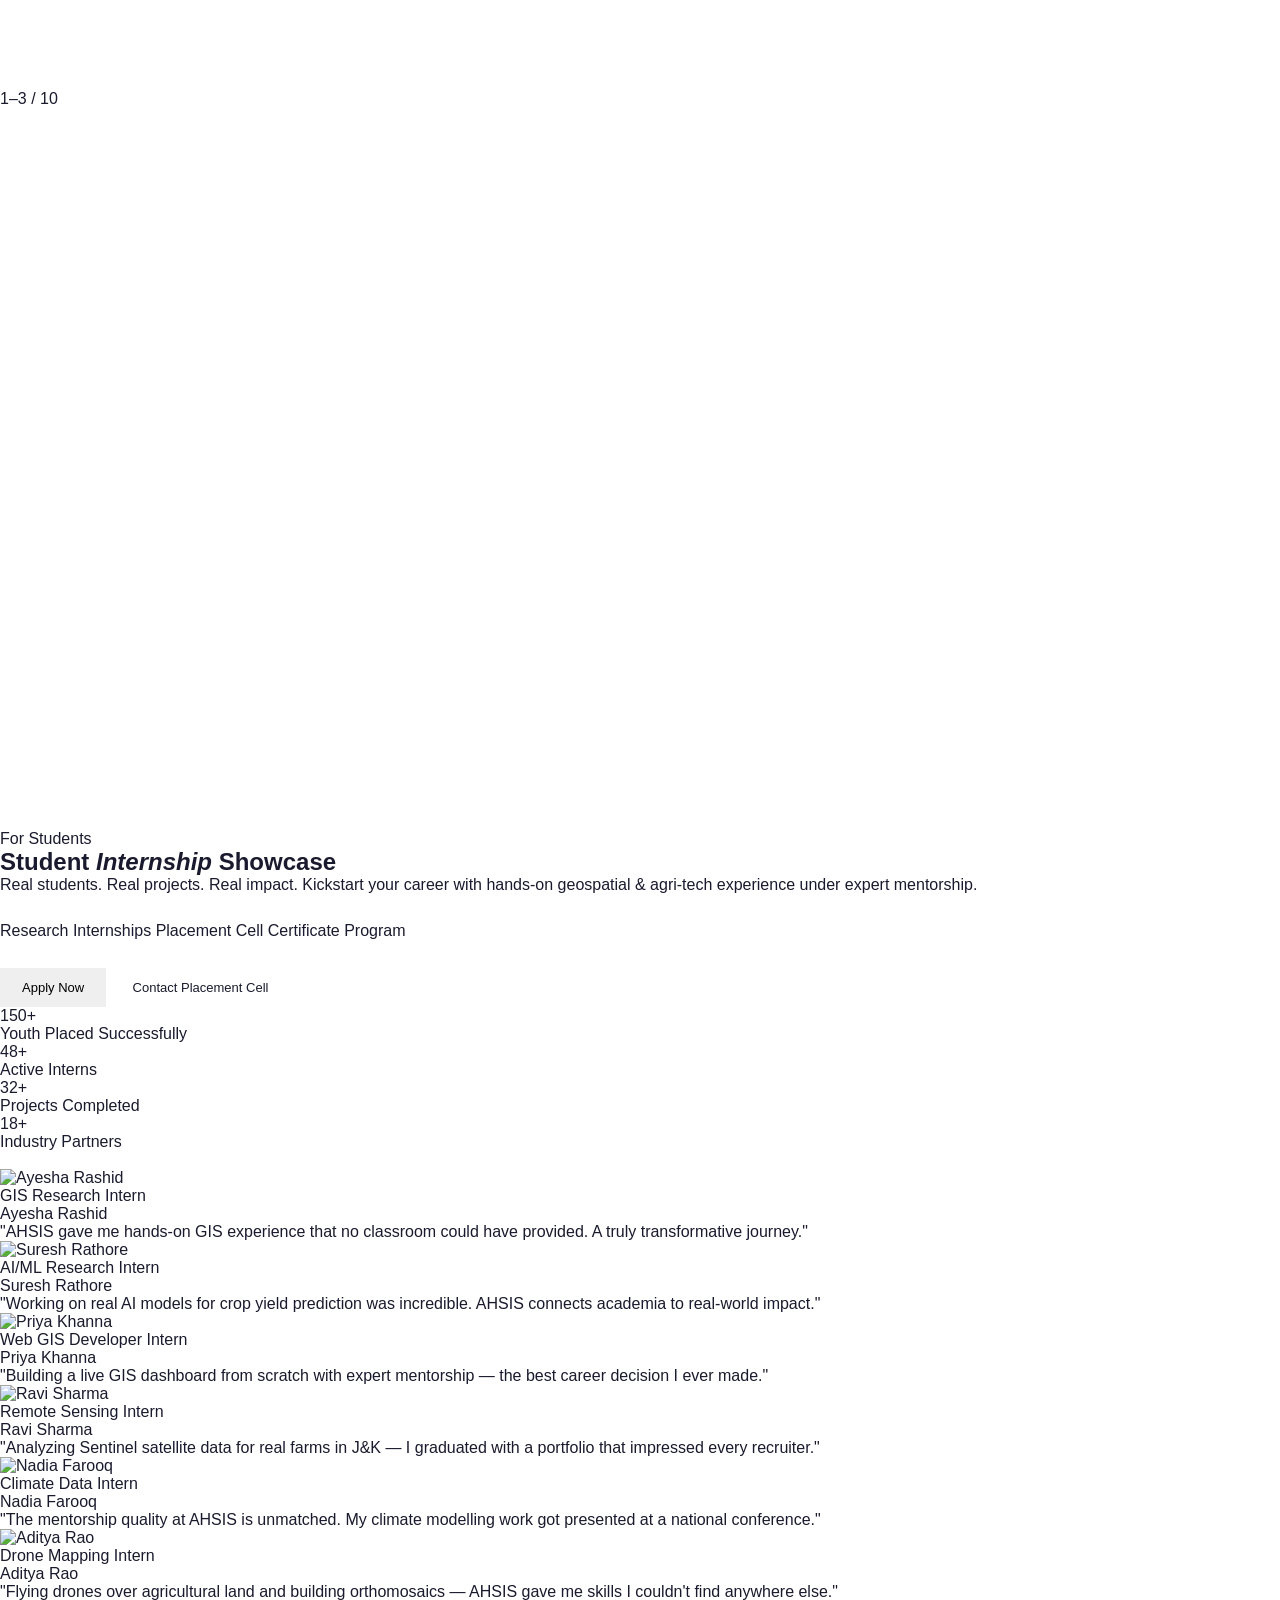
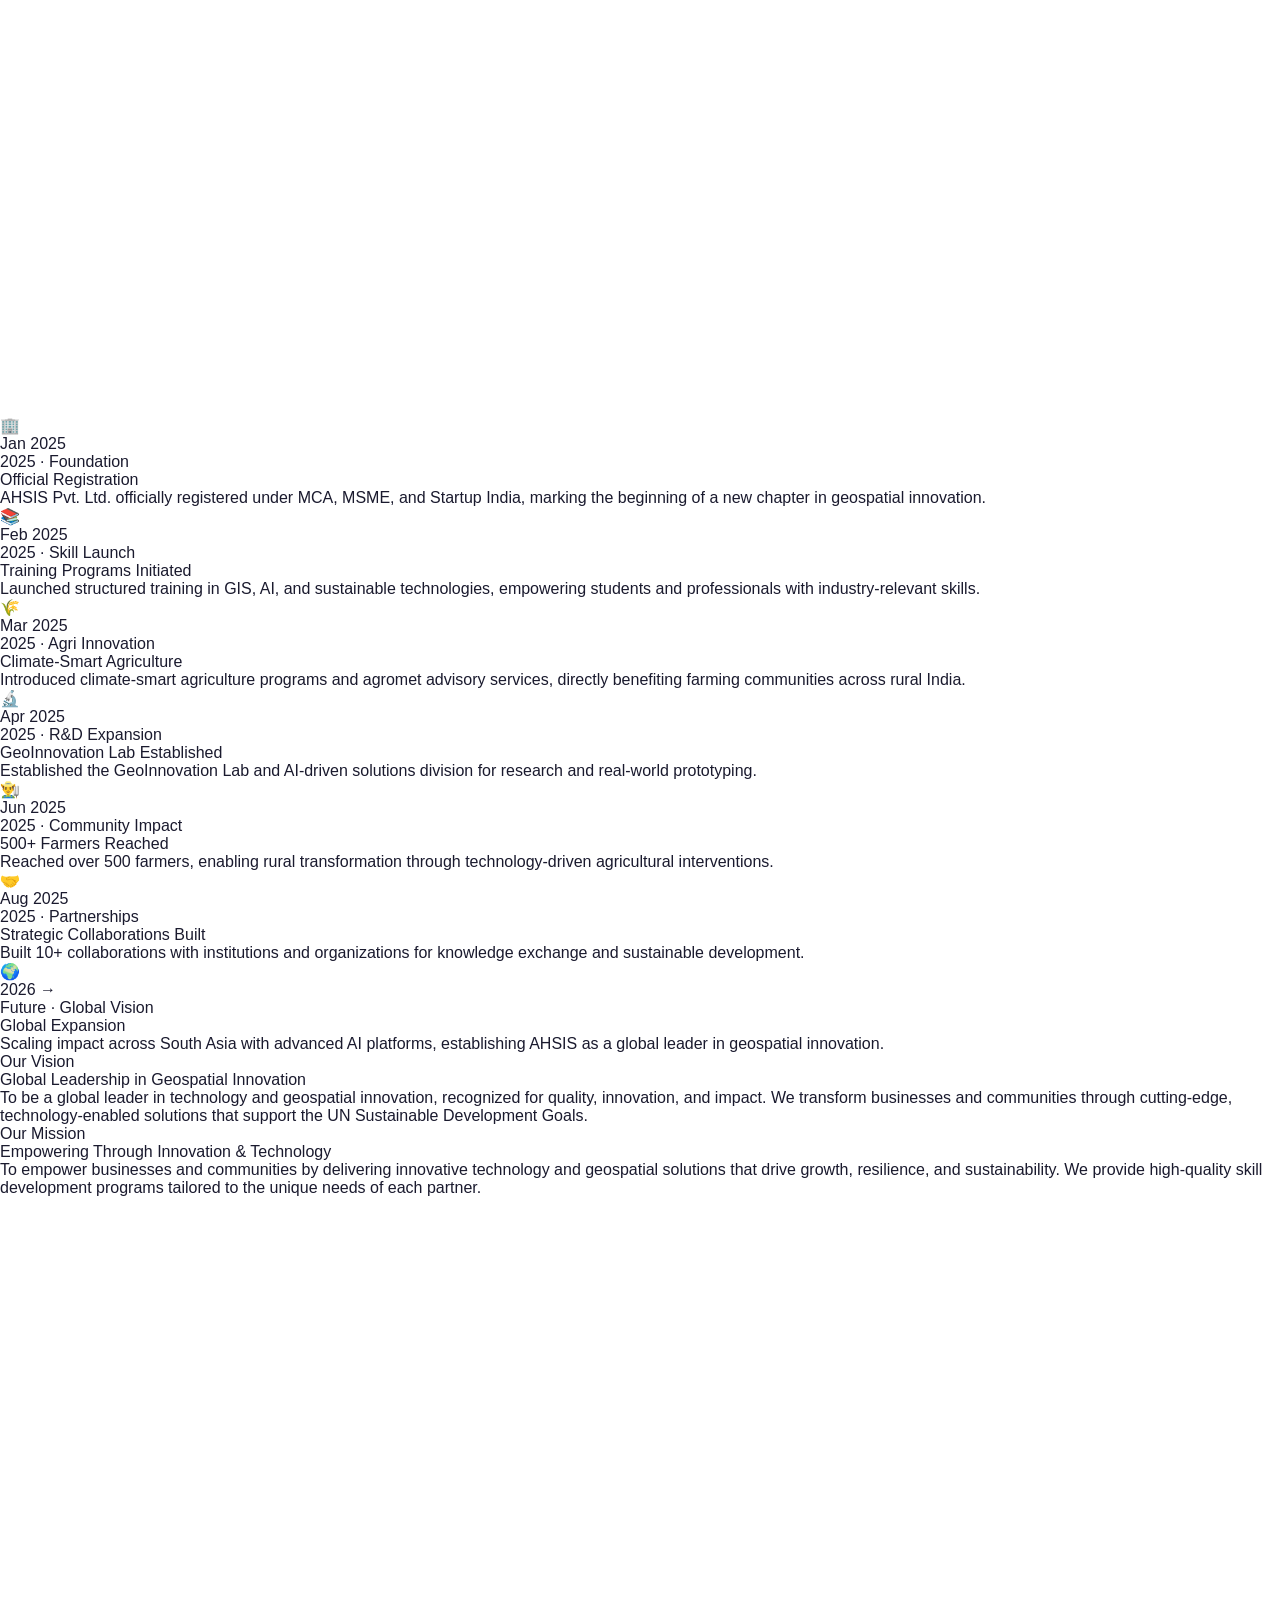
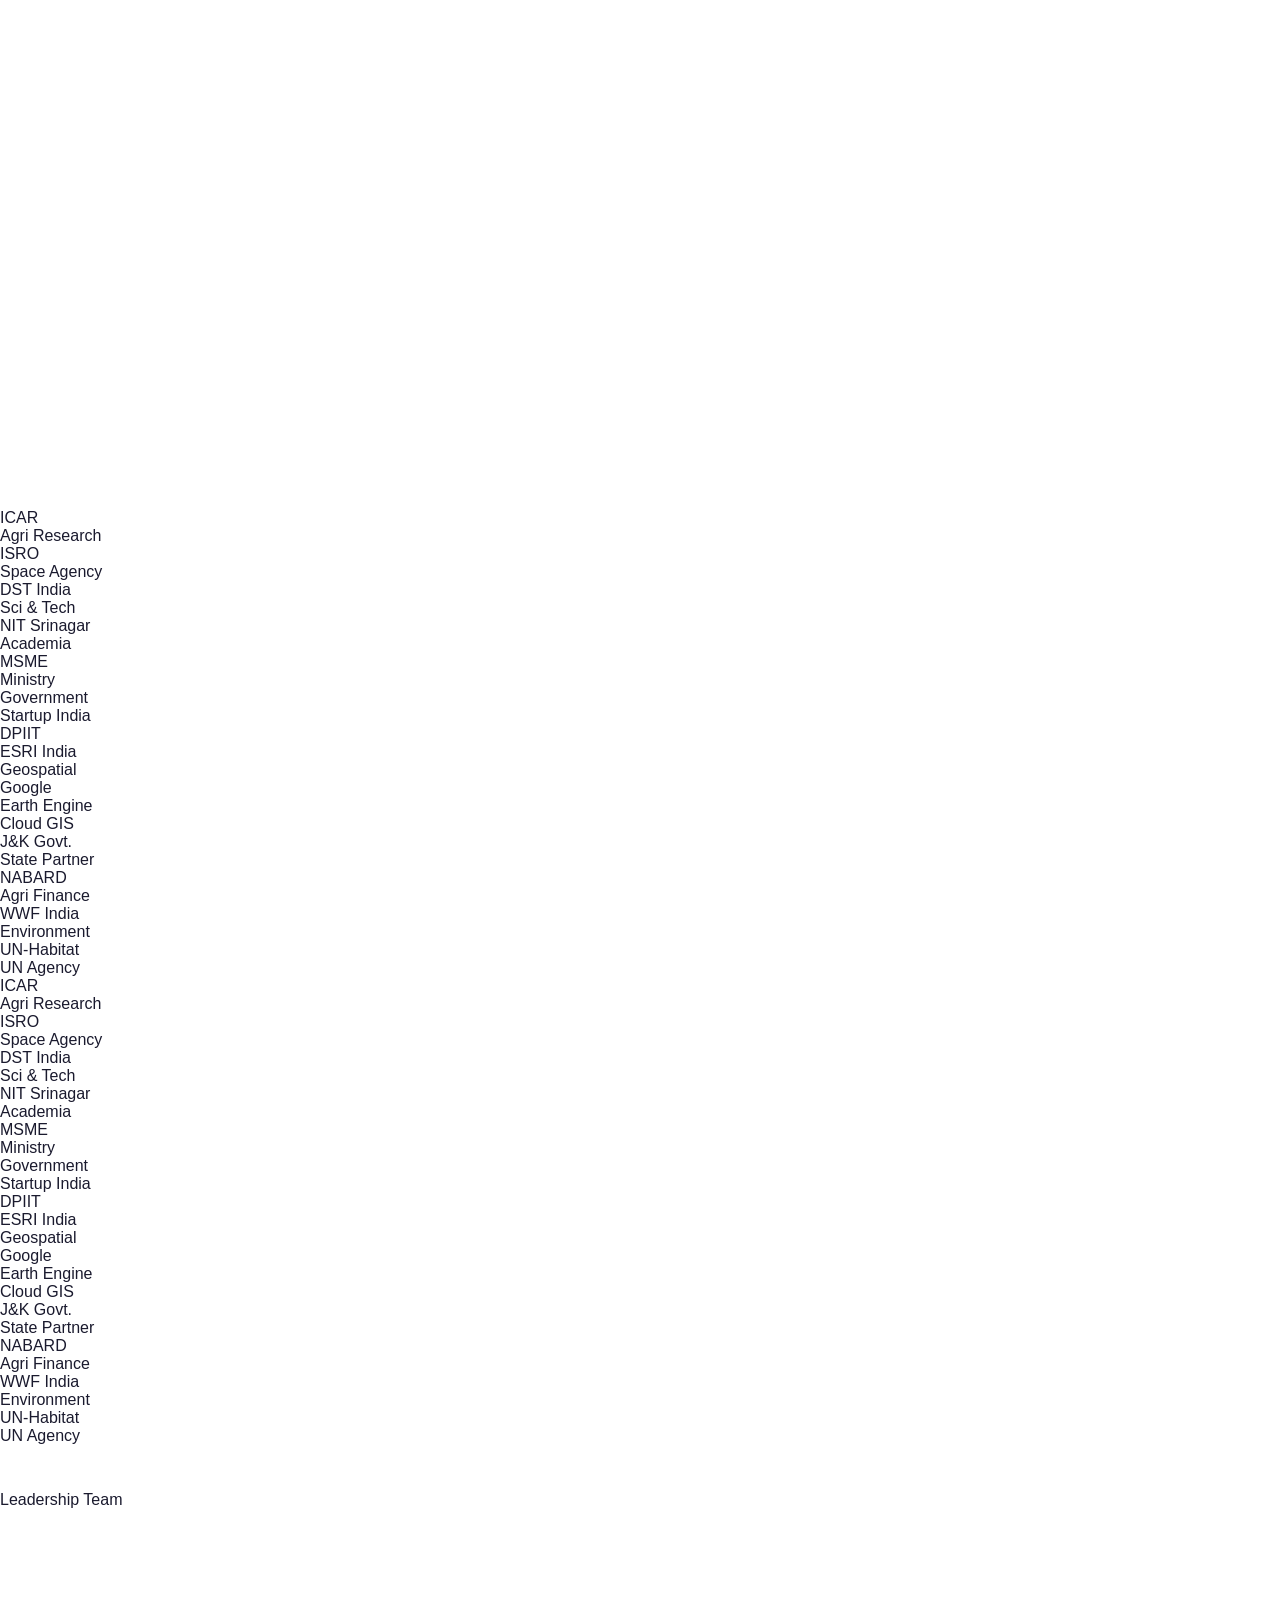
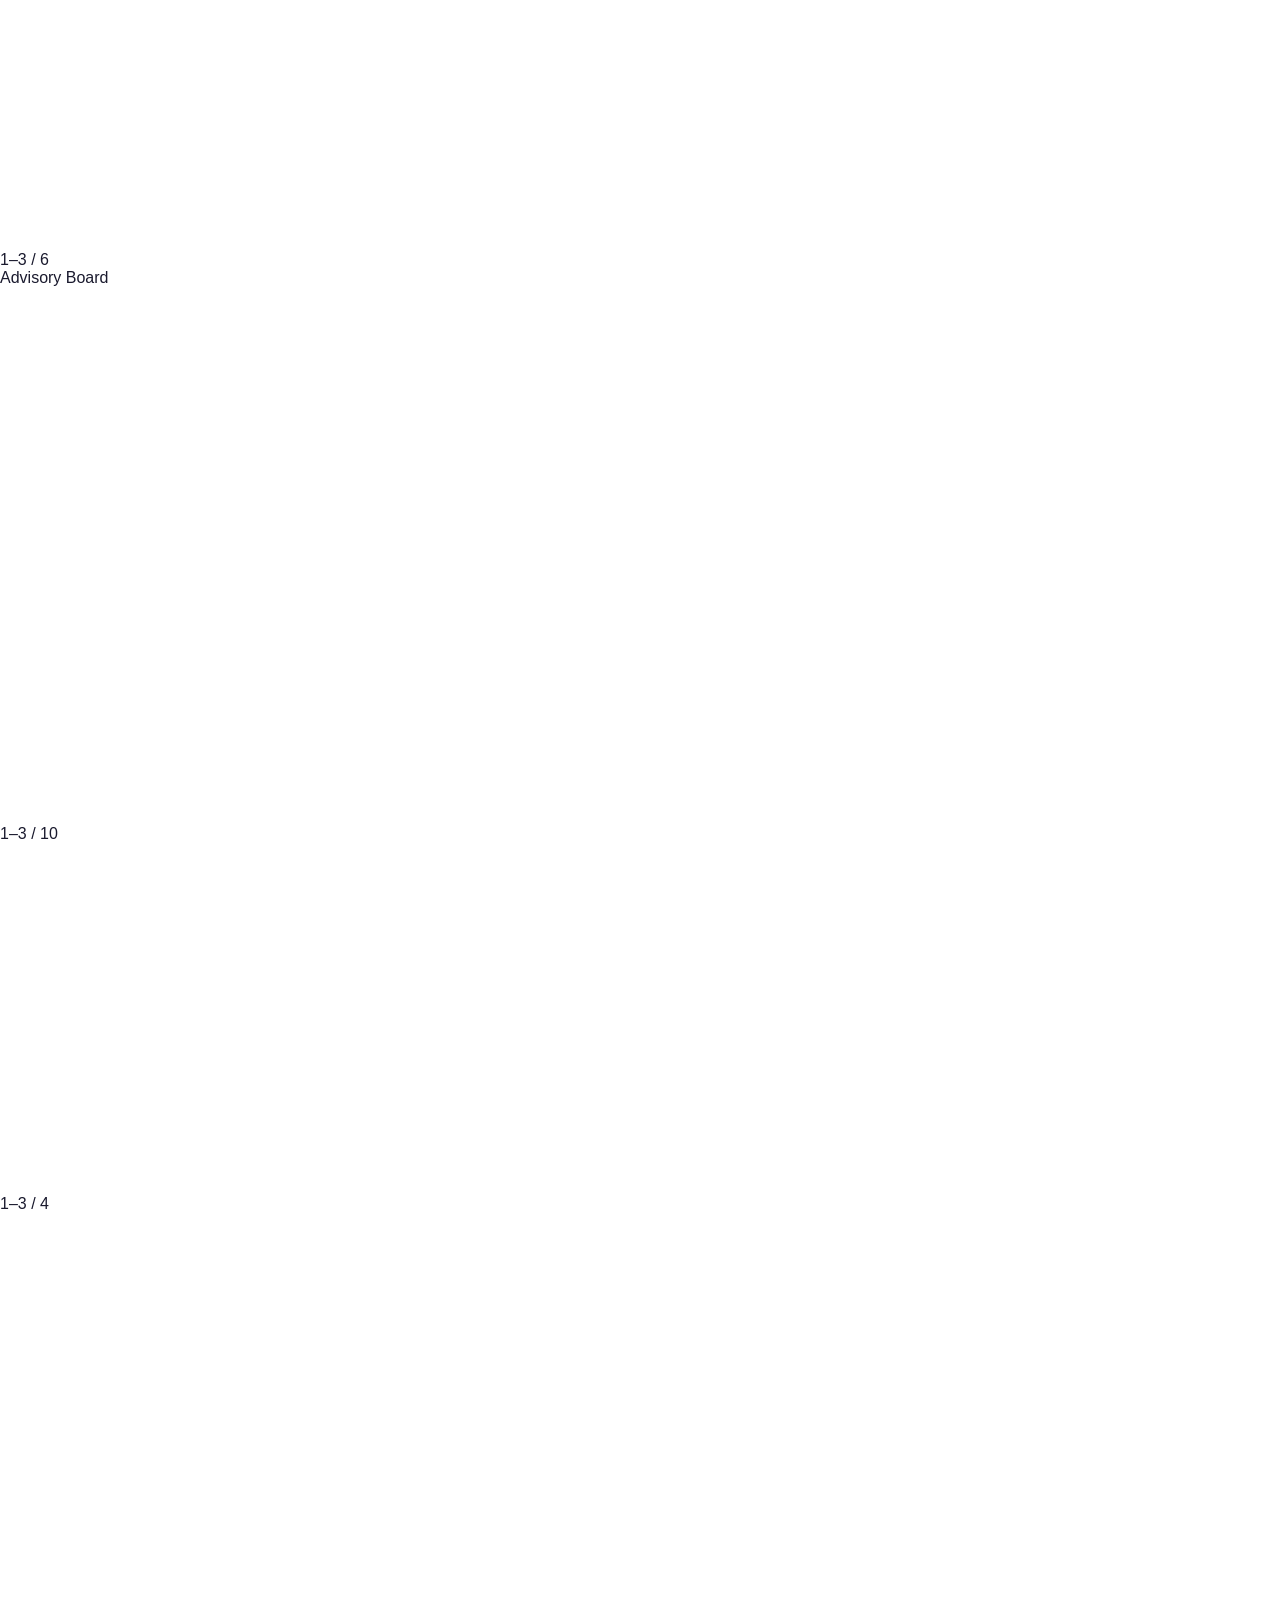
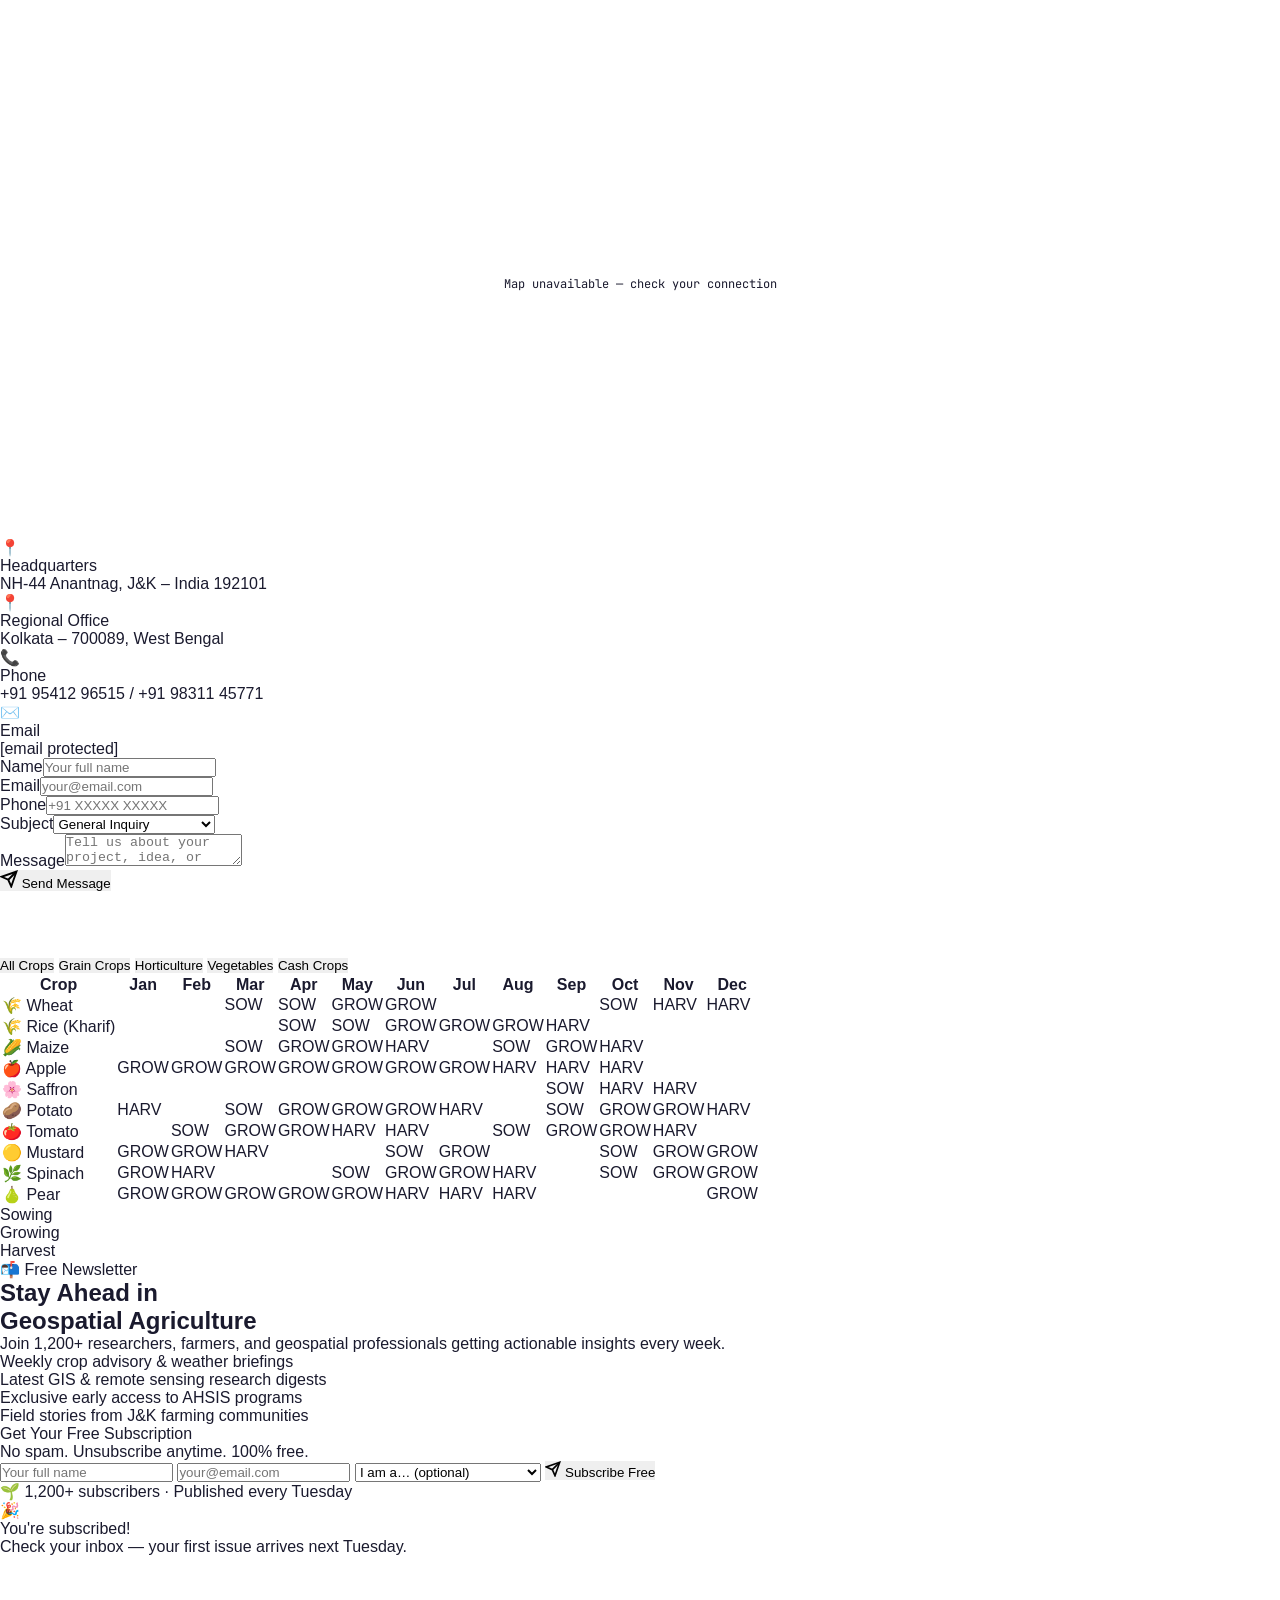
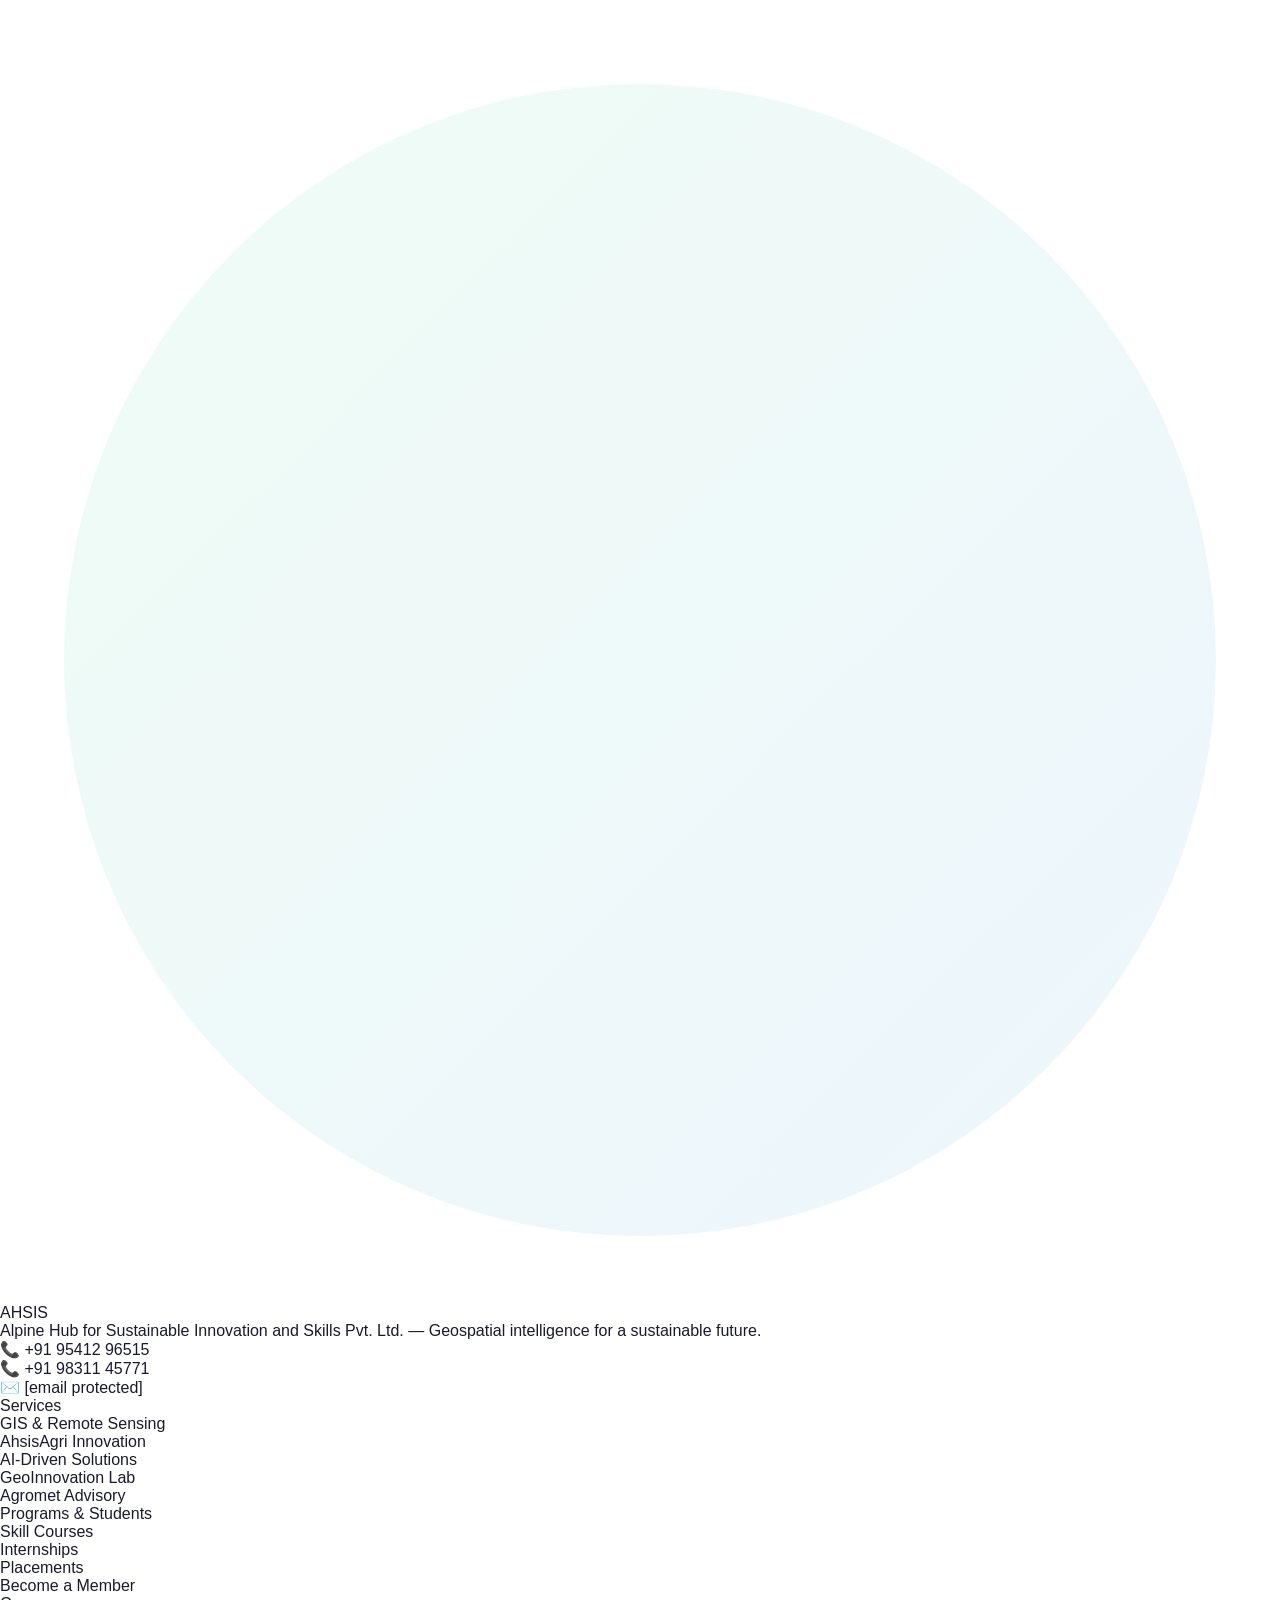
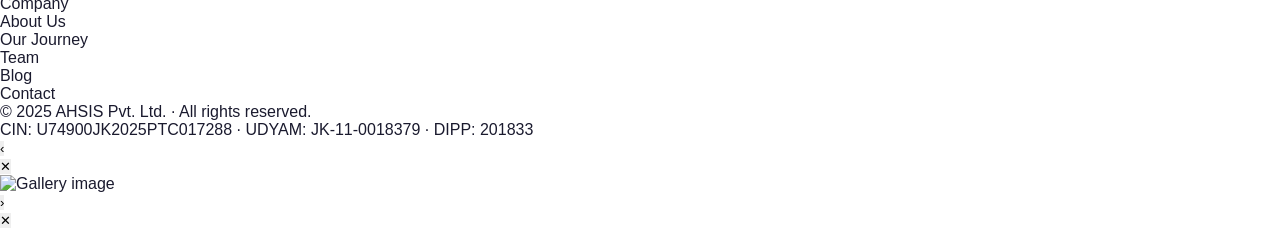
==== commit f1b9947f: "Update live.html" ====
--- a/live.html
+++ b/live.html
@@ -4,7 +4,7 @@
     <meta charset="UTF-8" />
     <meta name="viewport" content="width=device-width, initial-scale=1.0" />
     <title>AHSIS — Climate Smart Agriculture. Accelerated.</title>
-    <link rel="stylesheet" href="https://github.com/darubaidnazir/test/blob/main/styles.css" />
+    <link rel="stylesheet" href="styles.css" />
 
     <link rel="preconnect" href="https://fonts.googleapis.com" />
     <link
--- a/styles.css
+++ b/styles.css
@@ -0,0 +1,2740 @@
+/* ===== AHSIS Landing Page - Complete Styles ===== */
+
+/* Import Google Fonts */
+@import url('https://fonts.googleapis.com/css2?family=Outfit:wght@300;400;500;600;700&family=IBM+Plex+Sans:wght@300;400;500;600&family=JetBrains+Mono:wght@400;500&display=swap');
+
+/* ===== Reset & Base ===== */
+*,
+*::before,
+*::after {
+    margin: 0;
+    padding: 0;
+    box-sizing: border-box;
+}
+
+html {
+    scroll-behavior: smooth;
+}
+
+body {
+    font-family: 'IBM Plex Sans', sans-serif;
+    background: #ffffff;
+    color: #1a1a2e;
+    -webkit-font-smoothing: antialiased;
+    overflow-x: hidden;
+}
+
+a {
+    text-decoration: none;
+    color: inherit;
+}
+
+ul {
+    list-style: none;
+}
+
+img {
+    max-width: 100%;
+    display: block;
+}
+
+button {
+    cursor: pointer;
+    border: none;
+    outline: none;
+    font-family: inherit;
+}
+
+/* ===== Scrollbar ===== */
+::-webkit-scrollbar {
+    width: 6px;
+}
+
+::-webkit-scrollbar-track {
+    background: #f8fafc;
+}
+
+::-webkit-scrollbar-thumb {
+    background: #cbd5e1;
+    border-radius: 3px;
+}
+
+::-webkit-scrollbar-thumb:hover {
+    background: #0066FF;
+}
+
+/* ===== Typography ===== */
+.font-heading {
+    font-family: 'Outfit', sans-serif;
+}
+
+.font-mono {
+    font-family: 'JetBrains Mono', monospace;
+}
+
+/* ===== Layout ===== */
+.container {
+    max-width: 1280px;
+    margin: 0 auto;
+    padding: 0 24px;
+}
+
+@media (min-width: 640px) {
+    .container {
+        padding: 0 32px;
+    }
+}
+
+.section-padding {
+    padding: 96px 0;
+}
+
+@media (min-width: 640px) {
+    .section-padding {
+        padding: 128px 0;
+    }
+}
+
+/* ===== Gradients ===== */
+.text-gradient-blue {
+    background: linear-gradient(135deg, #0055DD, #0066FF);
+    -webkit-background-clip: text;
+    -webkit-text-fill-color: transparent;
+    background-clip: text;
+}
+
+.text-gradient-orange {
+    background: linear-gradient(135deg, #E04800, #FF6B00);
+    -webkit-background-clip: text;
+    -webkit-text-fill-color: transparent;
+    background-clip: text;
+}
+
+/* ===== Glow Line ===== */
+.glow-line {
+    height: 1px;
+    background: linear-gradient(90deg, transparent, rgba(0, 102, 255, 0.15), transparent);
+    margin-bottom: 96px;
+}
+
+/* ===== Section Label ===== */
+.section-label {
+    font-family: 'JetBrains Mono', monospace;
+    font-size: 11px;
+    font-weight: 600;
+    letter-spacing: 0.2em;
+    text-transform: uppercase;
+    color: #0066FF;
+}
+
+.section-title {
+    font-family: 'Outfit', sans-serif;
+    font-size: 36px;
+    font-weight: 500;
+    color: #111827;
+    letter-spacing: -0.03em;
+    margin-top: 16px;
+}
+
+@media (min-width: 640px) {
+    .section-title {
+        font-size: 48px;
+    }
+}
+
+.section-desc {
+    margin-top: 16px;
+    font-size: 16px;
+    color: #6b7280;
+    line-height: 1.7;
+    max-width: 560px;
+}
+
+.section-desc.center {
+    margin-left: auto;
+    margin-right: auto;
+}
+
+/* ===== Reveal Animation ===== */
+.reveal {
+    opacity: 0;
+    transform: translateY(20px);
+    transition: opacity 0.5s ease-out, transform 0.5s ease-out;
+}
+
+.reveal.visible {
+    opacity: 1;
+    transform: translateY(0);
+}
+
+.reveal-delay-1 {
+    transition-delay: 0.05s;
+}
+
+.reveal-delay-2 {
+    transition-delay: 0.1s;
+}
+
+.reveal-delay-3 {
+    transition-delay: 0.15s;
+}
+
+.reveal-delay-4 {
+    transition-delay: 0.2s;
+}
+
+.reveal-delay-5 {
+    transition-delay: 0.25s;
+}
+
+.reveal-delay-6 {
+    transition-delay: 0.3s;
+}
+
+/* ===== NAVIGATION ===== */
+.nav {
+    position: fixed;
+    top: 0;
+    left: 0;
+    right: 0;
+    z-index: 100;
+    transition: all 0.5s ease;
+    height: 72px;
+}
+
+.nav.scrolled {
+    background: rgba(255, 255, 255, 0.85);
+    backdrop-filter: blur(24px);
+    -webkit-backdrop-filter: blur(24px);
+    border-bottom: 1px solid rgba(0, 0, 0, 0.06);
+    box-shadow: 0 1px 3px rgba(0, 0, 0, 0.04);
+}
+
+.nav-inner {
+    display: flex;
+    align-items: center;
+    justify-content: space-between;
+    height: 72px;
+}
+
+.nav-logo {
+    display: flex;
+    align-items: center;
+    gap: 12px;
+}
+
+.nav-logo-icon {
+    width: 36px;
+    height: 36px;
+    border-radius: 10px;
+    background: linear-gradient(135deg, #0066FF, #0044CC);
+    display: flex;
+    align-items: center;
+    justify-content: center;
+    font-family: 'Outfit', sans-serif;
+    font-weight: 700;
+    color: white;
+    font-size: 14px;
+}
+
+.nav-logo-text {
+    font-family: 'Outfit', sans-serif;
+    font-weight: 600;
+    font-size: 18px;
+    color: #111827;
+    letter-spacing: -0.02em;
+}
+
+.nav-links {
+    display: none;
+    align-items: center;
+    gap: 32px;
+}
+
+@media (min-width: 1024px) {
+    .nav-links {
+        display: flex;
+    }
+}
+
+.nav-links a {
+    font-size: 14px;
+    color: #6b7280;
+    transition: color 0.3s;
+}
+
+.nav-links a:hover {
+    color: #111827;
+}
+
+.nav-cta {
+    display: none;
+    padding: 10px 24px;
+    background: #0066FF;
+    color: white;
+    border-radius: 999px;
+    font-family: 'Outfit', sans-serif;
+    font-weight: 500;
+    font-size: 14px;
+    transition: all 0.3s;
+    box-shadow: 0 4px 14px rgba(0, 102, 255, 0.2);
+}
+
+@media (min-width: 1024px) {
+    .nav-cta {
+        display: inline-flex;
+    }
+}
+
+.nav-cta:hover {
+    background: #0055DD;
+}
+
+/* Mobile Menu Toggle */
+.nav-toggle {
+    display: flex;
+    align-items: center;
+    justify-content: center;
+    width: 40px;
+    height: 40px;
+    background: none;
+    color: #374151;
+}
+
+@media (min-width: 1024px) {
+    .nav-toggle {
+        display: none;
+    }
+}
+
+.nav-toggle svg {
+    width: 22px;
+    height: 22px;
+}
+
+/* Mobile Menu */
+.mobile-menu {
+    display: none;
+    position: fixed;
+    top: 72px;
+    left: 0;
+    right: 0;
+    background: rgba(255, 255, 255, 0.97);
+    backdrop-filter: blur(24px);
+    border-bottom: 1px solid #e5e7eb;
+    padding: 24px;
+    z-index: 99;
+    flex-direction: column;
+    gap: 16px;
+}
+
+.mobile-menu.open {
+    display: flex;
+}
+
+.mobile-menu a {
+    font-size: 16px;
+    color: #6b7280;
+    padding: 4px 0;
+    transition: color 0.3s;
+}
+
+.mobile-menu a:hover {
+    color: #111827;
+}
+
+.mobile-menu-cta {
+    display: inline-flex;
+    align-items: center;
+    justify-content: center;
+    padding: 12px 24px;
+    background: #0066FF;
+    color: white;
+    border-radius: 999px;
+    font-family: 'Outfit', sans-serif;
+    font-weight: 500;
+    margin-top: 8px;
+    box-shadow: 0 4px 14px rgba(0, 102, 255, 0.2);
+}
+
+/* ===== HERO ===== */
+.hero {
+    position: relative;
+    min-height: 100vh;
+    display: flex;
+    align-items: center;
+    overflow: hidden;
+}
+
+.hero-bg {
+    position: absolute;
+    inset: 0;
+}
+
+.hero-bg img {
+    width: 100%;
+    height: 100%;
+    object-fit: cover;
+}
+
+.hero-overlay {
+    position: absolute;
+    inset: 0;
+    background: linear-gradient(to bottom, rgba(255, 255, 255, 0.97) 0%, rgba(255, 255, 255, 0.95) 50%, rgba(255, 255, 255, 0.98) 100%);
+}
+
+.hero-content {
+    position: relative;
+    z-index: 10;
+    padding-top: 128px;
+    padding-bottom: 160px;
+    max-width: 720px;
+}
+
+.hero-badge {
+    display: inline-flex;
+    align-items: center;
+    gap: 8px;
+    padding: 6px 16px;
+    border-radius: 999px;
+    border: 1px solid rgba(0, 102, 255, 0.2);
+    background: rgba(0, 102, 255, 0.04);
+    margin-bottom: 32px;
+}
+
+.hero-badge-dot {
+    width: 6px;
+    height: 6px;
+    border-radius: 50%;
+    background: #0066FF;
+    animation: pulse-dot 2s infinite;
+}
+
+@keyframes pulse-dot {
+
+    0%,
+    100% {
+        opacity: 1;
+    }
+
+    50% {
+        opacity: 0.4;
+    }
+}
+
+.hero-badge-text {
+    font-family: 'JetBrains Mono', monospace;
+    font-size: 11px;
+    font-weight: 600;
+    letter-spacing: 0.2em;
+    text-transform: uppercase;
+    color: #0066FF;
+}
+
+.hero h1 {
+    font-family: 'Outfit', sans-serif;
+    font-size: 48px;
+    font-weight: 700;
+    color: #0f172a;
+    letter-spacing: -0.04em;
+    line-height: 1.05;
+}
+
+@media (min-width: 640px) {
+    .hero h1 {
+        font-size: 60px;
+    }
+}
+
+@media (min-width: 1024px) {
+    .hero h1 {
+        font-size: 72px;
+    }
+}
+
+.hero-subtitle {
+    margin-top: 24px;
+    font-size: 17px;
+    font-weight: 500;
+    line-height: 1.7;
+    color: #1f2937;
+    max-width: 560px;
+}
+
+@media (min-width: 640px) {
+    .hero-subtitle {
+        font-size: 18px;
+    }
+}
+
+.hero-ctas {
+    display: flex;
+    flex-wrap: wrap;
+    gap: 16px;
+    margin-top: 40px;
+}
+
+.btn-primary {
+    display: inline-flex;
+    align-items: center;
+    gap: 8px;
+    padding: 0 32px;
+    height: 48px;
+    background: #0066FF;
+    color: white;
+    border-radius: 999px;
+    font-family: 'Outfit', sans-serif;
+    font-weight: 500;
+    font-size: 14px;
+    transition: all 0.3s;
+    box-shadow: 0 4px 14px rgba(0, 102, 255, 0.2);
+}
+
+.btn-primary:hover {
+    background: #0055DD;
+    transform: translateY(-1px);
+}
+
+.btn-primary svg {
+    transition: transform 0.3s;
+}
+
+.btn-primary:hover svg {
+    transform: translateX(3px);
+}
+
+.btn-outline {
+    display: inline-flex;
+    align-items: center;
+    height: 48px;
+    padding: 0 32px;
+    border: 1px solid #d1d5db;
+    color: #374151;
+    border-radius: 999px;
+    font-family: 'Outfit', sans-serif;
+    font-weight: 500;
+    font-size: 14px;
+    background: transparent;
+    transition: all 0.3s;
+}
+
+.btn-outline:hover {
+    background: #f9fafb;
+}
+
+.hero-scroll {
+    position: absolute;
+    bottom: 32px;
+    left: 50%;
+    transform: translateX(-50%);
+    z-index: 10;
+    display: flex;
+    flex-direction: column;
+    align-items: center;
+    gap: 8px;
+    color: #9ca3af;
+    transition: color 0.3s;
+}
+
+.hero-scroll:hover {
+    color: #0066FF;
+}
+
+.hero-scroll span {
+    font-family: 'JetBrains Mono', monospace;
+    font-size: 10px;
+    text-transform: uppercase;
+    letter-spacing: 0.15em;
+}
+
+@keyframes bounce-sm {
+
+    0%,
+    100% {
+        transform: translateY(0);
+    }
+
+    50% {
+        transform: translateY(4px);
+    }
+}
+
+.hero-scroll svg {
+    animation: bounce-sm 2s infinite;
+}
+
+/* ===== IMPACT STATS ===== */
+.impact-section {
+    position: relative;
+    z-index: 20;
+    margin-top: -80px;
+    padding-bottom: 48px;
+}
+
+@media (min-width: 640px) {
+    .impact-section {
+        margin-top: -112px;
+    }
+}
+
+.impact-grid {
+    display: grid;
+    grid-template-columns: repeat(2, 1fr);
+    gap: 16px;
+}
+
+@media (min-width: 1024px) {
+    .impact-grid {
+        grid-template-columns: repeat(4, 1fr);
+    }
+}
+
+.impact-card {
+    background: white;
+    border-radius: 16px;
+    padding: 24px;
+    text-align: center;
+    border: 1px solid #f3f4f6;
+    box-shadow: 0 10px 25px rgba(0, 0, 0, 0.05);
+    transition: all 0.3s;
+}
+
+@media (min-width: 640px) {
+    .impact-card {
+        padding: 32px;
+    }
+}
+
+.impact-card:hover {
+    box-shadow: 0 20px 40px rgba(0, 102, 255, 0.08);
+}
+
+.impact-icon {
+    width: 40px;
+    height: 40px;
+    border-radius: 12px;
+    display: flex;
+    align-items: center;
+    justify-content: center;
+    margin: 0 auto 16px;
+}
+
+.impact-number {
+    font-family: 'Outfit', sans-serif;
+    font-size: 36px;
+    font-weight: 600;
+    color: #111827;
+}
+
+@media (min-width: 640px) {
+    .impact-number {
+        font-size: 48px;
+    }
+}
+
+.impact-label {
+    font-size: 14px;
+    color: #6b7280;
+    margin-top: 8px;
+}
+
+/* ===== ABOUT ===== */
+.about-grid {
+    display: grid;
+    gap: 48px;
+    align-items: center;
+}
+
+@media (min-width: 768px) {
+    .about-grid {
+        grid-template-columns: 1fr 1fr;
+        gap: 80px;
+    }
+}
+
+.about-badges {
+    display: flex;
+    flex-wrap: wrap;
+    gap: 12px;
+    margin-top: 32px;
+}
+
+.about-badge {
+    padding: 6px 12px;
+    font-family: 'JetBrains Mono', monospace;
+    font-size: 11px;
+    letter-spacing: 0.05em;
+    color: #0066FF;
+    border: 1px solid rgba(0, 102, 255, 0.2);
+    border-radius: 999px;
+    background: rgba(0, 102, 255, 0.04);
+}
+
+.about-img {
+    border-radius: 24px;
+    overflow: hidden;
+    border: 1px solid #f3f4f6;
+    box-shadow: 0 20px 40px rgba(0, 0, 0, 0.06);
+}
+
+.about-img img {
+    width: 100%;
+    height: auto;
+}
+
+.link-arrow {
+    display: inline-flex;
+    align-items: center;
+    gap: 6px;
+    margin-top: 32px;
+    font-family: 'Outfit', sans-serif;
+    font-size: 14px;
+    font-weight: 500;
+    color: #0066FF;
+    transition: color 0.3s;
+}
+
+.link-arrow:hover {
+    color: #0044CC;
+}
+
+.link-arrow svg {
+    transition: transform 0.3s;
+}
+
+.link-arrow:hover svg {
+    transform: translate(2px, -2px);
+}
+
+/* ===== CARDS GRID ===== */
+.cards-grid-3 {
+    display: grid;
+    grid-template-columns: 1fr;
+    gap: 24px;
+}
+
+@media (min-width: 768px) {
+    .cards-grid-3 {
+        grid-template-columns: repeat(3, 1fr);
+    }
+}
+
+.card {
+    background: white;
+    border: 1px solid #f3f4f6;
+    border-radius: 16px;
+    padding: 32px;
+    position: relative;
+    overflow: hidden;
+    transition: all 0.3s;
+}
+
+@media (min-width: 640px) {
+    .card {
+        padding: 40px;
+    }
+}
+
+.card:hover {
+    box-shadow: 0 20px 40px rgba(0, 0, 0, 0.06);
+}
+
+.card-top-line {
+    position: absolute;
+    top: 0;
+    left: 0;
+    right: 0;
+    height: 1px;
+}
+
+.card-icon {
+    width: 48px;
+    height: 48px;
+    border-radius: 12px;
+    display: flex;
+    align-items: center;
+    justify-content: center;
+    margin-bottom: 24px;
+}
+
+.card h3 {
+    font-family: 'Outfit', sans-serif;
+    font-size: 20px;
+    font-weight: 500;
+    color: #111827;
+    letter-spacing: -0.02em;
+    margin-bottom: 12px;
+}
+
+.card p {
+    font-size: 14px;
+    line-height: 1.7;
+    color: #6b7280;
+}
+
+/* ===== BENTO GRID ===== */
+.bento-grid {
+    display: grid;
+    grid-template-columns: 1fr;
+    gap: 16px;
+}
+
+@media (min-width: 768px) {
+    .bento-grid {
+        grid-template-columns: repeat(12, 1fr);
+        gap: 20px;
+    }
+}
+
+.bento-item {
+    border-radius: 16px;
+    border: 1px solid #f3f4f6;
+    background: white;
+    overflow: hidden;
+    position: relative;
+    transition: all 0.4s cubic-bezier(0.16, 1, 0.3, 1);
+}
+
+.bento-item:hover {
+    transform: translateY(-4px);
+    box-shadow: 0 12px 40px rgba(0, 0, 0, 0.06);
+}
+
+@media (min-width: 768px) {
+    .bento-span-8 {
+        grid-column: span 8;
+    }
+
+    .bento-span-4 {
+        grid-column: span 4;
+    }
+
+    .bento-span-5 {
+        grid-column: span 5;
+    }
+
+    .bento-span-6 {
+        grid-column: span 6;
+    }
+
+    .bento-span-7 {
+        grid-column: span 7;
+    }
+
+    .bento-row-2 {
+        grid-row: span 2;
+    }
+}
+
+.bento-content {
+    position: relative;
+    padding: 32px 40px;
+}
+
+.bento-bg-img {
+    position: absolute;
+    inset: 0;
+}
+
+.bento-bg-img img {
+    width: 100%;
+    height: 100%;
+    object-fit: cover;
+    opacity: 0.1;
+}
+
+.bento-bg-img .overlay {
+    position: absolute;
+    inset: 0;
+    background: linear-gradient(to top, white, rgba(255, 255, 255, 0.8), transparent);
+}
+
+/* ===== SKILL TABS ===== */
+.skill-tabs {
+    display: flex;
+    flex-wrap: wrap;
+    justify-content: center;
+    gap: 12px;
+    margin-bottom: 48px;
+}
+
+.skill-tab {
+    display: flex;
+    align-items: center;
+    gap: 8px;
+    padding: 10px 20px;
+    border-radius: 999px;
+    font-family: 'Outfit', sans-serif;
+    font-size: 14px;
+    font-weight: 500;
+    background: white;
+    color: #6b7280;
+    border: 1px solid #e5e7eb;
+    transition: all 0.3s;
+}
+
+.skill-tab:hover {
+    border-color: rgba(0, 102, 255, 0.3);
+    color: #374151;
+}
+
+.skill-tab.active {
+    background: #0066FF;
+    color: white;
+    border-color: #0066FF;
+    box-shadow: 0 4px 14px rgba(0, 102, 255, 0.2);
+}
+
+.skill-courses {
+    display: grid;
+    grid-template-columns: 1fr;
+    gap: 24px;
+}
+
+@media (min-width: 640px) {
+    .skill-courses {
+        grid-template-columns: repeat(2, 1fr);
+    }
+}
+
+@media (min-width: 1024px) {
+    .skill-courses {
+        grid-template-columns: repeat(3, 1fr);
+    }
+}
+
+.course-panel {
+    display: none;
+}
+
+.course-panel.active {
+    display: grid;
+}
+
+/* ===== TIMELINE ===== */
+.timeline-desktop {
+    display: none;
+}
+
+@media (min-width: 1024px) {
+    .timeline-desktop {
+        display: block;
+    }
+
+    .timeline-mobile {
+        display: none;
+    }
+}
+
+.timeline-row {
+    position: relative;
+    display: grid;
+    grid-template-columns: repeat(7, 1fr);
+    gap: 16px;
+}
+
+.timeline-line {
+    position: absolute;
+    top: 24px;
+    left: 0;
+    right: 0;
+    height: 1px;
+    background: #e5e7eb;
+}
+
+.timeline-progress {
+    position: absolute;
+    top: 24px;
+    left: 0;
+    height: 1px;
+    width: 0;
+    background: linear-gradient(90deg, #0066FF, #0055DD, #FF5500);
+    transition: width 2s ease-out;
+}
+
+.timeline-progress.animate {
+    width: 85%;
+}
+
+.timeline-node {
+    position: relative;
+    z-index: 10;
+    width: 48px;
+    height: 48px;
+    border-radius: 50%;
+    border: 2px solid rgba(0, 102, 255, 0.2);
+    background: white;
+    display: flex;
+    align-items: center;
+    justify-content: center;
+    margin: 0 auto;
+    transition: transform 0.3s;
+    box-shadow: 0 2px 8px rgba(0, 0, 0, 0.04);
+}
+
+.timeline-item:hover .timeline-node {
+    transform: scale(1.1);
+}
+
+.timeline-dot {
+    width: 12px;
+    height: 12px;
+    border-radius: 50%;
+}
+
+.timeline-card {
+    margin-top: 24px;
+    border-radius: 12px;
+    border: 1px solid #f3f4f6;
+    background: white;
+    padding: 16px;
+    transition: all 0.3s;
+}
+
+.timeline-item:hover .timeline-card {
+    box-shadow: 0 8px 24px rgba(0, 0, 0, 0.06);
+}
+
+.timeline-card-icon {
+    width: 32px;
+    height: 32px;
+    border-radius: 8px;
+    display: flex;
+    align-items: center;
+    justify-content: center;
+    margin-bottom: 12px;
+}
+
+.timeline-year {
+    font-family: 'JetBrains Mono', monospace;
+    font-size: 10px;
+    letter-spacing: 0.1em;
+    margin-bottom: 4px;
+}
+
+.timeline-card h4 {
+    font-family: 'Outfit', sans-serif;
+    font-size: 14px;
+    font-weight: 500;
+    color: #111827;
+    margin-bottom: 4px;
+}
+
+.timeline-card p {
+    font-size: 12px;
+    color: #9ca3af;
+    line-height: 1.6;
+}
+
+.timeline-future .timeline-node {
+    border-style: dashed;
+}
+
+.timeline-future .timeline-card {
+    border-style: dashed;
+    border-color: rgba(0, 102, 255, 0.15);
+    background: rgba(0, 102, 255, 0.02);
+}
+
+/* Mobile timeline */
+.timeline-mobile {
+    position: relative;
+    padding-left: 64px;
+}
+
+.timeline-v-line {
+    position: absolute;
+    left: 24px;
+    top: 0;
+    bottom: 0;
+    width: 1px;
+    background: linear-gradient(180deg, rgba(0, 102, 255, 0.15), rgba(255, 85, 0, 0.15));
+}
+
+.timeline-m-item {
+    position: relative;
+    margin-bottom: 32px;
+}
+
+.timeline-m-node {
+    position: absolute;
+    left: -52px;
+    top: 16px;
+    width: 28px;
+    height: 28px;
+    border-radius: 50%;
+    border: 2px solid rgba(0, 102, 255, 0.25);
+    background: white;
+    display: flex;
+    align-items: center;
+    justify-content: center;
+}
+
+.timeline-m-dot {
+    width: 8px;
+    height: 8px;
+    border-radius: 50%;
+}
+
+.timeline-m-card {
+    border-radius: 12px;
+    border: 1px solid #f3f4f6;
+    background: white;
+    padding: 20px;
+    box-shadow: 0 2px 8px rgba(0, 0, 0, 0.03);
+}
+
+/* ===== VISION/MISSION ===== */
+.vm-grid {
+    display: grid;
+    gap: 48px;
+}
+
+@media (min-width: 768px) {
+    .vm-grid {
+        grid-template-columns: 1fr 1fr;
+        gap: 80px;
+    }
+}
+
+.vm-card {
+    border-radius: 16px;
+    border: 1px solid #f3f4f6;
+    background: white;
+    padding: 32px;
+    transition: all 0.3s;
+}
+
+@media (min-width: 640px) {
+    .vm-card {
+        padding: 40px;
+    }
+}
+
+.vm-card:hover {
+    box-shadow: 0 20px 40px rgba(0, 102, 255, 0.06);
+}
+
+/* SDG Marquee */
+.sdg-marquee {
+    margin-top: 80px;
+    overflow: hidden;
+    mask-image: linear-gradient(90deg, transparent 0%, black 10%, black 90%, transparent 100%);
+    -webkit-mask-image: linear-gradient(90deg, transparent 0%, black 10%, black 90%, transparent 100%);
+}
+
+.sdg-track {
+    display: flex;
+    gap: 24px;
+    animation: scroll-marquee 30s linear infinite;
+    width: max-content;
+}
+
+@keyframes scroll-marquee {
+    0% {
+        transform: translateX(0);
+    }
+
+    100% {
+        transform: translateX(-50%);
+    }
+}
+
+.sdg-pill {
+    display: flex;
+    align-items: center;
+    gap: 12px;
+    padding: 12px 24px;
+    border-radius: 999px;
+    border: 1px solid #f3f4f6;
+    background: rgba(249, 250, 251, 0.5);
+    white-space: nowrap;
+    flex-shrink: 0;
+}
+
+.sdg-num {
+    font-family: 'Outfit', sans-serif;
+    font-size: 22px;
+    font-weight: 700;
+}
+
+.sdg-name {
+    font-size: 14px;
+    color: #6b7280;
+}
+
+/* ===== SDG GRID ===== */
+.sdg-grid {
+    display: grid;
+    grid-template-columns: 1fr;
+    gap: 16px;
+}
+
+@media (min-width: 640px) {
+    .sdg-grid {
+        grid-template-columns: repeat(2, 1fr);
+    }
+}
+
+@media (min-width: 1024px) {
+    .sdg-grid {
+        grid-template-columns: repeat(4, 1fr);
+    }
+}
+
+.sdg-card {
+    border-radius: 16px;
+    border: 1px solid #f3f4f6;
+    background: white;
+    padding: 24px;
+    transition: all 0.3s;
+    position: relative;
+    overflow: hidden;
+}
+
+.sdg-card:hover {
+    box-shadow: 0 12px 30px rgba(0, 0, 0, 0.06);
+}
+
+.sdg-card-bar {
+    position: absolute;
+    top: 0;
+    left: 0;
+    right: 0;
+    height: 3px;
+    opacity: 0.5;
+    transition: opacity 0.3s;
+}
+
+.sdg-card:hover .sdg-card-bar {
+    opacity: 1;
+}
+
+.sdg-card-header {
+    display: flex;
+    align-items: center;
+    gap: 12px;
+    margin-bottom: 12px;
+}
+
+.sdg-card-num {
+    width: 48px;
+    height: 48px;
+    border-radius: 12px;
+    display: flex;
+    align-items: center;
+    justify-content: center;
+    font-family: 'Outfit', sans-serif;
+    font-weight: 700;
+    font-size: 18px;
+    flex-shrink: 0;
+}
+
+.sdg-card h3 {
+    font-family: 'Outfit', sans-serif;
+    font-size: 13px;
+    font-weight: 500;
+    color: #111827;
+    line-height: 1.3;
+}
+
+.sdg-card p {
+    font-size: 12px;
+    color: #9ca3af;
+    line-height: 1.6;
+}
+
+/* ===== BLOG ===== */
+.blog-header {
+    display: flex;
+    flex-direction: column;
+    gap: 16px;
+    margin-bottom: 64px;
+}
+
+@media (min-width: 640px) {
+    .blog-header {
+        flex-direction: row;
+        align-items: flex-end;
+        justify-content: space-between;
+    }
+}
+
+.blog-grid {
+    display: grid;
+    grid-template-columns: 1fr;
+    border: 1px solid #f3f4f6;
+    border-radius: 16px;
+    overflow: hidden;
+}
+
+@media (min-width: 640px) {
+    .blog-grid {
+        grid-template-columns: repeat(2, 1fr);
+    }
+}
+
+@media (min-width: 1024px) {
+    .blog-grid {
+        grid-template-columns: repeat(4, 1fr);
+    }
+}
+
+.blog-card {
+    background: white;
+    padding: 24px;
+    display: flex;
+    flex-direction: column;
+    border-right: 1px solid #f3f4f6;
+    border-bottom: 1px solid #f3f4f6;
+    cursor: pointer;
+    transition: background 0.3s;
+}
+
+@media (min-width: 640px) {
+    .blog-card {
+        padding: 32px;
+    }
+}
+
+.blog-card:hover {
+    background: #fafbfc;
+}
+
+.blog-tag {
+    display: inline-block;
+    font-family: 'JetBrains Mono', monospace;
+    font-size: 10px;
+    font-weight: 600;
+    text-transform: uppercase;
+    letter-spacing: 0.1em;
+    padding: 4px 12px;
+    border-radius: 999px;
+    margin-bottom: 24px;
+    width: fit-content;
+}
+
+.blog-card h3 {
+    font-family: 'Outfit', sans-serif;
+    font-size: 16px;
+    font-weight: 500;
+    color: #111827;
+    line-height: 1.4;
+    margin-bottom: 12px;
+    transition: color 0.3s;
+}
+
+.blog-card:hover h3 {
+    color: #0066FF;
+}
+
+.blog-card p {
+    font-size: 14px;
+    color: #9ca3af;
+    line-height: 1.6;
+    flex: 1;
+}
+
+.blog-read-more {
+    margin-top: 24px;
+    font-family: 'JetBrains Mono', monospace;
+    font-size: 11px;
+    color: #d1d5db;
+    display: flex;
+    align-items: center;
+    gap: 4px;
+    transition: color 0.3s;
+}
+
+.blog-card:hover .blog-read-more {
+    color: #0066FF;
+}
+
+/* ===== TESTIMONIALS ===== */
+.testimonial-section {
+    background: rgba(249, 250, 251, 0.5);
+}
+
+.testimonial-quote {
+    font-family: 'Outfit', sans-serif;
+    font-size: 20px;
+    font-weight: 300;
+    color: #374151;
+    line-height: 1.6;
+    max-width: 640px;
+    margin: 0 auto;
+    text-align: center;
+}
+
+@media (min-width: 640px) {
+    .testimonial-quote {
+        font-size: 24px;
+    }
+}
+
+.testimonial-author {
+    display: flex;
+    align-items: center;
+    gap: 16px;
+    justify-content: center;
+    margin-top: 32px;
+}
+
+.testimonial-avatar {
+    width: 48px;
+    height: 48px;
+    border-radius: 50%;
+    background: rgba(0, 102, 255, 0.06);
+    display: flex;
+    align-items: center;
+    justify-content: center;
+    font-family: 'Outfit', sans-serif;
+    font-weight: 600;
+    font-size: 14px;
+    color: #0066FF;
+}
+
+.testimonial-info {
+    text-align: left;
+}
+
+.testimonial-name {
+    font-family: 'Outfit', sans-serif;
+    font-size: 14px;
+    font-weight: 500;
+    color: #111827;
+}
+
+.testimonial-role {
+    font-size: 12px;
+    color: #9ca3af;
+}
+
+.testimonial-controls {
+    display: flex;
+    align-items: center;
+    justify-content: center;
+    gap: 16px;
+    margin-top: 32px;
+}
+
+.testimonial-btn {
+    width: 40px;
+    height: 40px;
+    border-radius: 50%;
+    border: 1px solid #e5e7eb;
+    background: white;
+    display: flex;
+    align-items: center;
+    justify-content: center;
+    color: #9ca3af;
+    transition: all 0.3s;
+}
+
+.testimonial-btn:hover {
+    color: #374151;
+    border-color: rgba(0, 102, 255, 0.3);
+}
+
+.testimonial-dots {
+    display: flex;
+    gap: 8px;
+}
+
+.testimonial-dot {
+    width: 8px;
+    height: 8px;
+    border-radius: 999px;
+    background: #e5e7eb;
+    transition: all 0.3s;
+    cursor: pointer;
+}
+
+.testimonial-dot.active {
+    width: 24px;
+    background: #0066FF;
+}
+
+.testimonial-slide {
+    display: none;
+}
+
+.testimonial-slide.active {
+    display: block;
+}
+
+/* ===== TEAM ===== */
+.team-grid {
+    display: grid;
+    grid-template-columns: 1fr;
+    gap: 24px;
+}
+
+@media (min-width: 640px) {
+    .team-grid {
+        grid-template-columns: repeat(2, 1fr);
+    }
+}
+
+@media (min-width: 1024px) {
+    .team-grid {
+        grid-template-columns: repeat(4, 1fr);
+    }
+}
+
+.team-card {
+    border-radius: 16px;
+    border: 1px solid #f3f4f6;
+    background: white;
+    overflow: hidden;
+    transition: all 0.3s;
+}
+
+.team-card:hover {
+    box-shadow: 0 20px 40px rgba(0, 0, 0, 0.06);
+}
+
+.team-avatar-area {
+    height: 192px;
+    display: flex;
+    align-items: center;
+    justify-content: center;
+}
+
+.team-avatar {
+    width: 96px;
+    height: 96px;
+    border-radius: 16px;
+    display: flex;
+    align-items: center;
+    justify-content: center;
+    font-family: 'Outfit', sans-serif;
+    font-weight: 700;
+    font-size: 28px;
+    border: 1px solid #f3f4f6;
+}
+
+.team-info {
+    padding: 24px;
+}
+
+.team-name {
+    font-family: 'Outfit', sans-serif;
+    font-size: 15px;
+    font-weight: 500;
+    color: #111827;
+}
+
+.team-title {
+    font-family: 'JetBrains Mono', monospace;
+    font-size: 11px;
+    letter-spacing: 0.05em;
+    margin-top: 4px;
+}
+
+.team-desc {
+    font-size: 14px;
+    color: #9ca3af;
+    line-height: 1.6;
+    margin-top: 12px;
+}
+
+/* ===== GET INVOLVED ===== */
+.involved-grid {
+    display: grid;
+    gap: 24px;
+}
+
+@media (min-width: 768px) {
+    .involved-grid {
+        grid-template-columns: 1fr 1fr;
+    }
+}
+
+.involved-card {
+    border-radius: 16px;
+    border: 1px solid #f3f4f6;
+    background: white;
+    padding: 32px;
+    transition: all 0.3s;
+    position: relative;
+    overflow: hidden;
+}
+
+@media (min-width: 640px) {
+    .involved-card {
+        padding: 40px;
+    }
+}
+
+/* ===== STUDENTS ===== */
+.students-grid {
+    display: grid;
+    gap: 24px;
+}
+
+@media (min-width: 768px) {
+    .students-grid {
+        grid-template-columns: 1fr 1fr;
+    }
+}
+
+.student-card {
+    border-radius: 16px;
+    border: 1px solid #f3f4f6;
+    background: white;
+    padding: 32px;
+    transition: all 0.3s;
+}
+
+@media (min-width: 640px) {
+    .student-card {
+        padding: 40px;
+    }
+}
+
+.student-card:hover {
+    box-shadow: 0 20px 40px rgba(0, 0, 0, 0.06);
+}
+
+.student-list {
+    margin: 16px 0 24px;
+}
+
+.student-list li {
+    display: flex;
+    align-items: center;
+    gap: 8px;
+    font-size: 14px;
+    color: #9ca3af;
+    padding: 4px 0;
+}
+
+.student-list li .dot {
+    width: 4px;
+    height: 4px;
+    border-radius: 50%;
+    background: #0066FF;
+    flex-shrink: 0;
+}
+
+/* ===== MAP ===== */
+.map-container {
+    border-radius: 16px;
+    border: 1px solid #f3f4f6;
+    overflow: hidden;
+    box-shadow: 0 10px 25px rgba(0, 0, 0, 0.05);
+    height: 420px;
+    position: relative;
+}
+
+#map {
+    width: 100%;
+    height: 100%;
+    background: #f1f5f9;
+}
+
+.map-info-cards {
+    position: absolute;
+    top: 16px;
+    left: 16px;
+    z-index: 1000;
+    display: flex;
+    flex-direction: column;
+    gap: 8px;
+}
+
+.map-info-card {
+    display: flex;
+    align-items: center;
+    gap: 12px;
+    padding: 12px 16px;
+    background: rgba(255, 255, 255, 0.92);
+    backdrop-filter: blur(16px);
+    border-radius: 12px;
+    border: 1px solid #f3f4f6;
+    box-shadow: 0 4px 12px rgba(0, 0, 0, 0.08);
+}
+
+.map-info-card .label {
+    font-family: 'Outfit', sans-serif;
+    font-size: 12px;
+    font-weight: 500;
+    color: #111827;
+}
+
+.map-info-card .coord {
+    font-family: 'JetBrains Mono', monospace;
+    font-size: 10px;
+    color: #9ca3af;
+}
+
+/* ===== CONTACT ===== */
+.contact-grid {
+    display: grid;
+    gap: 48px;
+}
+
+@media (min-width: 768px) {
+    .contact-grid {
+        grid-template-columns: 1fr 1fr;
+        gap: 80px;
+    }
+}
+
+.contact-items {
+    margin-top: 40px;
+    display: flex;
+    flex-direction: column;
+    gap: 24px;
+}
+
+.contact-item {
+    display: flex;
+    align-items: flex-start;
+    gap: 16px;
+}
+
+.contact-item-icon {
+    width: 40px;
+    height: 40px;
+    border-radius: 12px;
+    display: flex;
+    align-items: center;
+    justify-content: center;
+    flex-shrink: 0;
+}
+
+.contact-item .label {
+    font-family: 'Outfit', sans-serif;
+    font-size: 14px;
+    font-weight: 500;
+    color: #111827;
+}
+
+.contact-item .value {
+    font-size: 14px;
+    color: #6b7280;
+    margin-top: 4px;
+}
+
+.contact-form-wrapper {
+    border-radius: 24px;
+    border: 1px solid #f3f4f6;
+    background: white;
+    padding: 32px;
+    box-shadow: 0 10px 25px rgba(0, 0, 0, 0.04);
+}
+
+@media (min-width: 640px) {
+    .contact-form-wrapper {
+        padding: 40px;
+    }
+}
+
+.form-group {
+    margin-bottom: 20px;
+}
+
+.form-label {
+    display: block;
+    font-family: 'JetBrains Mono', monospace;
+    font-size: 11px;
+    letter-spacing: 0.1em;
+    color: #9ca3af;
+    margin-bottom: 8px;
+}
+
+.form-input,
+.form-textarea {
+    width: 100%;
+    padding: 12px 16px;
+    background: rgba(249, 250, 251, 0.5);
+    border: 1px solid #e5e7eb;
+    border-radius: 12px;
+    font-family: 'IBM Plex Sans', sans-serif;
+    font-size: 14px;
+    color: #111827;
+    transition: all 0.3s;
+    outline: none;
+}
+
+.form-input::placeholder,
+.form-textarea::placeholder {
+    color: #d1d5db;
+}
+
+.form-input:focus,
+.form-textarea:focus {
+    border-color: #0066FF;
+    box-shadow: 0 0 0 3px rgba(0, 102, 255, 0.08);
+}
+
+.form-textarea {
+    resize: none;
+    min-height: 120px;
+}
+
+.form-submit {
+    width: 100%;
+    height: 48px;
+    background: #0066FF;
+    color: white;
+    border-radius: 12px;
+    font-family: 'Outfit', sans-serif;
+    font-weight: 500;
+    font-size: 14px;
+    display: flex;
+    align-items: center;
+    justify-content: center;
+    gap: 8px;
+    transition: all 0.3s;
+    box-shadow: 0 4px 14px rgba(0, 102, 255, 0.2);
+}
+
+.form-submit:hover {
+    background: #0055DD;
+}
+
+.form-submit:disabled {
+    opacity: 0.6;
+    cursor: not-allowed;
+}
+
+.form-msg {
+    font-size: 14px;
+    margin-bottom: 16px;
+}
+
+.form-msg.success {
+    color: #059669;
+}
+
+.form-msg.error {
+    color: #ef4444;
+}
+
+/* ===== FOOTER ===== */
+.footer {
+    background: #f9fafb;
+    padding-top: 96px;
+    padding-bottom: 32px;
+    border-top: 1px solid #f3f4f6;
+}
+
+.footer-cta {
+    text-align: center;
+    margin-bottom: 80px;
+}
+
+.footer-cta h2 {
+    font-family: 'Outfit', sans-serif;
+    font-size: 36px;
+    font-weight: 500;
+    color: #111827;
+    letter-spacing: -0.03em;
+}
+
+@media (min-width: 640px) {
+    .footer-cta h2 {
+        font-size: 48px;
+    }
+}
+
+@media (min-width: 1024px) {
+    .footer-cta h2 {
+        font-size: 60px;
+    }
+}
+
+.footer-cta p {
+    margin-top: 16px;
+    font-size: 16px;
+    color: #6b7280;
+    max-width: 480px;
+    margin-left: auto;
+    margin-right: auto;
+}
+
+.footer-links-grid {
+    display: grid;
+    grid-template-columns: repeat(2, 1fr);
+    gap: 32px;
+    padding-bottom: 64px;
+    border-bottom: 1px solid #e5e7eb;
+}
+
+@media (min-width: 768px) {
+    .footer-links-grid {
+        grid-template-columns: repeat(4, 1fr);
+    }
+}
+
+.footer-col h4 {
+    font-family: 'Outfit', sans-serif;
+    font-size: 14px;
+    font-weight: 500;
+    color: #111827;
+    margin-bottom: 16px;
+}
+
+.footer-col ul li {
+    margin-bottom: 10px;
+}
+
+.footer-col ul li a {
+    font-size: 14px;
+    color: #9ca3af;
+    transition: color 0.3s;
+}
+
+.footer-col ul li a:hover {
+    color: #6b7280;
+}
+
+.footer-social {
+    display: flex;
+    gap: 12px;
+    margin-top: 24px;
+}
+
+.footer-social a {
+    width: 36px;
+    height: 36px;
+    border-radius: 10px;
+    border: 1px solid #e5e7eb;
+    display: flex;
+    align-items: center;
+    justify-content: center;
+    color: #9ca3af;
+    transition: all 0.3s;
+}
+
+.footer-social a:hover {
+    color: #0066FF;
+    border-color: rgba(0, 102, 255, 0.3);
+}
+
+.footer-bottom {
+    padding-top: 32px;
+    display: flex;
+    flex-direction: column;
+    gap: 16px;
+    align-items: center;
+}
+
+@media (min-width: 640px) {
+    .footer-bottom {
+        flex-direction: row;
+        justify-content: space-between;
+    }
+}
+
+.footer-reg {
+    font-family: 'JetBrains Mono', monospace;
+    font-size: 11px;
+    color: #9ca3af;
+}
+
+.footer-copy {
+    font-size: 12px;
+    color: #9ca3af;
+}
+
+.footer-watermark {
+    margin-top: 48px;
+    text-align: center;
+    overflow: hidden;
+    user-select: none;
+    pointer-events: none;
+}
+
+.footer-watermark span {
+    font-family: 'Outfit', sans-serif;
+    font-size: 8rem;
+    font-weight: 700;
+    color: #f3f4f6;
+    line-height: 1;
+    letter-spacing: -0.05em;
+}
+
+@media (min-width: 640px) {
+    .footer-watermark span {
+        font-size: 12rem;
+    }
+}
+
+@media (min-width: 1024px) {
+    .footer-watermark span {
+        font-size: 16rem;
+    }
+}
+
+/* ===== Leaflet Overrides ===== */
+.leaflet-popup-content-wrapper {
+    background: #fff !important;
+    border: 1px solid rgba(0, 0, 0, 0.08) !important;
+    border-radius: 12px !important;
+    box-shadow: 0 8px 30px rgba(0, 0, 0, 0.1) !important;
+}
+
+.leaflet-popup-content {
+    color: #1a1a2e !important;
+    font-size: 13px !important;
+    margin: 8px 12px !important;
+    font-family: 'Outfit', sans-serif !important;
+}
+
+.leaflet-popup-tip {
+    background: #fff !important;
+}
+
+.leaflet-control-zoom a {
+    background: #fff !important;
+    color: #64748b !important;
+    border-color: rgba(0, 0, 0, 0.08) !important;
+}
+
+.leaflet-control-zoom a:hover {
+    background: #f1f5f9 !important;
+    color: #0066FF !important;
+}
+
+
+/* ========================================
+   MODAL/POPUP SYSTEM STYLES
+   ======================================== */
+
+.modal-overlay {
+    position: fixed;
+    inset: 0;
+    z-index: 9999;
+    display: flex;
+    align-items: center;
+    justify-content: center;
+    opacity: 0;
+    visibility: hidden;
+    transition: opacity 0.3s ease, visibility 0.3s ease;
+}
+
+.modal-overlay.active {
+    opacity: 1;
+    visibility: visible;
+}
+
+.modal-backdrop {
+    position: absolute;
+    inset: 0;
+    background: rgba(15, 23, 42, 0.6);
+    backdrop-filter: blur(12px);
+    -webkit-backdrop-filter: blur(12px);
+}
+
+.modal-wrapper {
+    position: relative;
+    width: 100%;
+    max-width: 90vw;
+    max-height: 90vh;
+    padding: 16px;
+    display: flex;
+    align-items: center;
+    justify-content: center;
+}
+
+.modal-content {
+    position: relative;
+    background: #fff;
+    border-radius: 20px;
+    box-shadow: 0 25px 80px rgba(0, 0, 0, 0.25);
+    max-height: 85vh;
+    overflow: hidden;
+    transform: scale(0.9) translateY(20px);
+    transition: transform 0.4s cubic-bezier(0.34, 1.56, 0.64, 1);
+}
+
+.modal-overlay.active .modal-content {
+    transform: scale(1) translateY(0);
+}
+
+.modal-small {
+    width: 100%;
+    max-width: 480px;
+}
+
+.modal-medium {
+    width: 100%;
+    max-width: 640px;
+}
+
+.modal-large {
+    width: 100%;
+    max-width: 800px;
+}
+
+.modal-close {
+    position: absolute;
+    top: 16px;
+    right: 16px;
+    width: 44px;
+    height: 44px;
+    border-radius: 50%;
+    background: rgba(0, 0, 0, 0.05);
+    border: none;
+    cursor: pointer;
+    display: flex;
+    align-items: center;
+    justify-content: center;
+    color: #64748b;
+    z-index: 10;
+    transition: all 0.2s ease;
+}
+
+.modal-close:hover {
+    background: rgba(0, 102, 255, 0.1);
+    color: #0066FF;
+    transform: rotate(90deg);
+}
+
+.modal-body {
+    padding: 40px;
+    max-height: 85vh;
+    overflow-y: auto;
+}
+
+@media (max-width: 640px) {
+    .modal-body {
+        padding: 24px;
+        padding-top: 60px;
+    }
+
+    .modal-wrapper {
+        padding: 8px;
+    }
+}
+
+/* Scrollbar for modal */
+.modal-body::-webkit-scrollbar {
+    width: 6px;
+}
+
+.modal-body::-webkit-scrollbar-track {
+    background: #f1f5f9;
+    border-radius: 3px;
+}
+
+.modal-body::-webkit-scrollbar-thumb {
+    background: #cbd5e1;
+    border-radius: 3px;
+}
+
+.modal-body::-webkit-scrollbar-thumb:hover {
+    background: #94a3b8;
+}
+
+/* ===== POPUP CONTENT STYLES ===== */
+
+.popup-header {
+    text-align: center;
+    margin-bottom: 32px;
+    padding-bottom: 24px;
+    border-bottom: 1px solid #f1f5f9;
+}
+
+.popup-header h2 {
+    font-family: 'Outfit', sans-serif;
+    font-size: 28px;
+    font-weight: 600;
+    color: #0f172a;
+    margin: 16px 0 8px;
+    letter-spacing: -0.02em;
+}
+
+@media (max-width: 640px) {
+    .popup-header h2 {
+        font-size: 22px;
+    }
+}
+
+.popup-icon {
+    width: 64px;
+    height: 64px;
+    border-radius: 16px;
+    display: inline-flex;
+    align-items: center;
+    justify-content: center;
+    margin-bottom: 8px;
+}
+
+.popup-subtitle {
+    font-size: 15px;
+    color: #64748b;
+    margin: 0;
+}
+
+.popup-badge {
+    display: inline-block;
+    padding: 6px 16px;
+    border-radius: 999px;
+    font-family: 'JetBrains Mono', monospace;
+    font-size: 11px;
+    font-weight: 600;
+    letter-spacing: 0.1em;
+    text-transform: uppercase;
+    background: rgba(0, 102, 255, 0.08);
+    color: #0066FF;
+    margin-bottom: 12px;
+}
+
+.popup-meta {
+    font-family: 'JetBrains Mono', monospace;
+    font-size: 12px;
+    color: #94a3b8;
+    margin-top: 8px;
+}
+
+.popup-section {
+    margin-bottom: 28px;
+}
+
+.popup-section h3 {
+    font-family: 'Outfit', sans-serif;
+    font-size: 18px;
+    font-weight: 600;
+    color: #1e293b;
+    margin-bottom: 12px;
+}
+
+.popup-section p {
+    font-size: 15px;
+    line-height: 1.7;
+    color: #475569;
+}
+
+.popup-lead {
+    font-size: 17px !important;
+    font-weight: 500;
+    color: #334155 !important;
+    line-height: 1.6;
+}
+
+.popup-list {
+    list-style: none;
+    padding: 0;
+    margin: 0;
+}
+
+.popup-list li {
+    position: relative;
+    padding-left: 24px;
+    margin-bottom: 10px;
+    font-size: 14px;
+    color: #475569;
+    line-height: 1.6;
+}
+
+.popup-list li::before {
+    content: '';
+    position: absolute;
+    left: 0;
+    top: 8px;
+    width: 8px;
+    height: 8px;
+    border-radius: 50%;
+    background: linear-gradient(135deg, #0066FF, #0055DD);
+}
+
+.popup-list li strong {
+    color: #1e293b;
+}
+
+.popup-grid-2 {
+    display: grid;
+    grid-template-columns: 1fr;
+    gap: 16px;
+    margin-top: 16px;
+}
+
+@media (min-width: 640px) {
+    .popup-grid-2 {
+        grid-template-columns: 1fr 1fr;
+    }
+}
+
+.popup-card {
+    background: #f8fafc;
+    border-radius: 12px;
+    padding: 20px;
+    border: 1px solid #e2e8f0;
+}
+
+.popup-card h4 {
+    font-family: 'Outfit', sans-serif;
+    font-size: 15px;
+    font-weight: 600;
+    color: #1e293b;
+    margin-bottom: 12px;
+}
+
+.popup-card p {
+    font-size: 13px;
+    color: #64748b;
+    margin: 0;
+}
+
+.popup-card .popup-list li {
+    font-size: 13px;
+    margin-bottom: 8px;
+}
+
+.popup-timeline {
+    margin-top: 16px;
+}
+
+.popup-timeline-item {
+    display: flex;
+    align-items: center;
+    gap: 16px;
+    padding: 12px 0;
+    border-bottom: 1px solid #f1f5f9;
+    font-size: 14px;
+    color: #475569;
+}
+
+.popup-timeline-item:last-child {
+    border-bottom: none;
+}
+
+.popup-timeline-item span {
+    flex-shrink: 0;
+    width: 80px;
+    padding: 4px 12px;
+    background: rgba(0, 102, 255, 0.08);
+    border-radius: 6px;
+    font-family: 'JetBrains Mono', monospace;
+    font-size: 11px;
+    font-weight: 600;
+    color: #0066FF;
+    text-align: center;
+}
+
+.popup-gallery {
+    margin: 24px 0;
+    border-radius: 12px;
+    overflow: hidden;
+}
+
+.popup-gallery img {
+    width: 100%;
+    height: auto;
+    display: block;
+}
+
+.popup-cta-section {
+    margin-top: 32px;
+    padding-top: 24px;
+    border-top: 1px solid #f1f5f9;
+    display: flex;
+    flex-wrap: wrap;
+    align-items: center;
+    gap: 16px;
+}
+
+.popup-btn-primary {
+    display: inline-flex;
+    align-items: center;
+    gap: 8px;
+    padding: 14px 28px;
+    background: linear-gradient(135deg, #0066FF, #0055DD);
+    color: white;
+    border-radius: 999px;
+    font-family: 'Outfit', sans-serif;
+    font-weight: 500;
+    font-size: 14px;
+    text-decoration: none;
+    transition: all 0.3s ease;
+    box-shadow: 0 4px 14px rgba(0, 102, 255, 0.3);
+}
+
+.popup-btn-primary:hover {
+    transform: translateY(-2px);
+    box-shadow: 0 6px 20px rgba(0, 102, 255, 0.4);
+}
+
+.popup-btn-outline {
+    display: inline-flex;
+    align-items: center;
+    gap: 8px;
+    padding: 14px 28px;
+    background: transparent;
+    color: #0066FF;
+    border: 1px solid rgba(0, 102, 255, 0.3);
+    border-radius: 999px;
+    font-family: 'Outfit', sans-serif;
+    font-weight: 500;
+    font-size: 14px;
+    text-decoration: none;
+    transition: all 0.3s ease;
+}
+
+.popup-btn-outline:hover {
+    background: rgba(0, 102, 255, 0.05);
+    border-color: #0066FF;
+}
+
+.popup-price {
+    font-family: 'JetBrains Mono', monospace;
+    font-size: 13px;
+    color: #64748b;
+}
+
+/* Team Popup Specific */
+.team-popup .popup-avatar {
+    width: 80px;
+    height: 80px;
+    border-radius: 50%;
+    display: inline-flex;
+    align-items: center;
+    justify-content: center;
+    margin-bottom: 8px;
+}
+
+.team-popup .popup-avatar span {
+    font-family: 'Outfit', sans-serif;
+    font-size: 28px;
+    font-weight: 700;
+}
+
+/* Testimonials Popup */
+.popup-testimonials-grid {
+    display: flex;
+    flex-direction: column;
+    gap: 20px;
+    margin-top: 24px;
+}
+
+.popup-testimonial-card {
+    background: #f8fafc;
+    border-radius: 16px;
+    padding: 24px;
+    border: 1px solid #e2e8f0;
+}
+
+.popup-testimonial-quote {
+    font-size: 15px;
+    line-height: 1.7;
+    color: #334155;
+    font-style: italic;
+    margin-bottom: 16px;
+}
+
+.popup-testimonial-author {
+    display: flex;
+    align-items: center;
+    gap: 12px;
+}
+
+.popup-testimonial-avatar {
+    width: 44px;
+    height: 44px;
+    border-radius: 50%;
+    background: linear-gradient(135deg, rgba(0, 102, 255, 0.1), rgba(0, 102, 255, 0.05));
+    display: flex;
+    align-items: center;
+    justify-content: center;
+    font-family: 'Outfit', sans-serif;
+    font-size: 14px;
+    font-weight: 600;
+    color: #0066FF;
+}
+
+.popup-testimonial-author strong {
+    display: block;
+    font-family: 'Outfit', sans-serif;
+    font-size: 14px;
+    font-weight: 600;
+    color: #1e293b;
+}
+
+.popup-testimonial-author span {
+    font-size: 12px;
+    color: #64748b;
+}
+
+/* Blog Popup */
+.popup-share {
+    margin-top: 32px;
+    padding-top: 16px;
+    border-top: 1px solid #f1f5f9;
+    display: flex;
+    align-items: center;
+    gap: 12px;
+}
+
+.popup-share span {
+    font-size: 13px;
+    color: #64748b;
+}
+
+.popup-share button {
+    padding: 8px 16px;
+    background: #f1f5f9;
+    border: none;
+    border-radius: 8px;
+    font-size: 13px;
+    color: #475569;
+    cursor: pointer;
+    transition: all 0.2s;
+}
+
+.popup-share button:hover {
+    background: #e2e8f0;
+    color: #0066FF;
+}
+
+blockquote {
+    margin: 16px 0;
+    padding: 16px 24px;
+    background: rgba(0, 102, 255, 0.04);
+    border-left: 3px solid #0066FF;
+    border-radius: 0 8px 8px 0;
+    font-style: italic;
+    color: #475569;
+}
+
+/* ===== BUTTON HOVER EFFECTS ===== */
+
+.link-arrow,
+.btn-primary,
+.btn-outline,
+.blog-read-more {
+    position: relative;
+    overflow: hidden;
+}
+
+.link-arrow::after,
+.btn-primary::after,
+.btn-outline::after {
+    content: '';
+    position: absolute;
+    top: 50%;
+    left: 50%;
+    width: 0;
+    height: 0;
+    background: rgba(255, 255, 255, 0.2);
+    border-radius: 50%;
+    transform: translate(-50%, -50%);
+    transition: width 0.4s ease, height 0.4s ease;
+}
+
+.link-arrow:active::after,
+.btn-primary:active::after,
+.btn-outline:active::after {
+    width: 200px;
+    height: 200px;
+}
+
+/* Card hover preview effect */
+.card,
+.bento-item,
+.blog-card,
+.team-card,
+.student-card,
+.involved-card {
+    cursor: pointer;
+    transition: all 0.3s ease;
+}
+
+.card:hover,
+.bento-item:hover,
+.blog-card:hover {
+    transform: translateY(-4px);
+    box-shadow: 0 12px 40px rgba(0, 0, 0, 0.1);
+}
+
+/* Clickable indicator */
+[data-popup],
+[data-popup-program],
+[data-popup-project],
+[data-popup-blog],
+[data-popup-service],
+[data-popup-team] {
+    cursor: pointer;
+}
+
+/* Micro-interaction glow on buttons */
+.btn-primary,
+.popup-btn-primary {
+    position: relative;
+}
+
+.btn-primary::before,
+.popup-btn-primary::before {
+    content: '';
+    position: absolute;
+    inset: -2px;
+    background: linear-gradient(135deg, #0066FF, #0055DD);
+    border-radius: inherit;
+    z-index: -1;
+    opacity: 0;
+    transition: opacity 0.3s ease;
+    filter: blur(8px);
+}
+
+.btn-primary:hover::before,
+.popup-btn-primary:hover::before {
+    opacity: 0.5;
+}
+
+
+/* ===== ALL COURSES POPUP STYLES ===== */
+.popup-courses-grid {
+    display: flex;
+    flex-direction: column;
+    gap: 12px;
+}
+
+.popup-course-card {
+    display: flex;
+    align-items: flex-start;
+    gap: 16px;
+    padding: 16px;
+    background: #f8fafc;
+    border-radius: 12px;
+    border: 1px solid #e2e8f0;
+    cursor: pointer;
+    transition: all 0.2s ease;
+}
+
+.popup-course-card:hover {
+    background: #f1f5f9;
+    border-color: #cbd5e1;
+    transform: translateX(4px);
+}
+
+.popup-course-icon {
+    flex-shrink: 0;
+    width: 48px;
+    height: 48px;
+    border-radius: 12px;
+    display: flex;
+    align-items: center;
+    justify-content: center;
+}
+
+.popup-course-info h4 {
+    font-family: 'Outfit', sans-serif;
+    font-size: 15px;
+    font-weight: 600;
+    color: #1e293b;
+    margin: 0 0 6px 0;
+}
+
+.popup-course-info p {
+    font-size: 13px;
+    color: #64748b;
+    margin: 0;
+    line-height: 1.5;
+}
+
+.popup-course-duration {
+    display: inline-block;
+    margin-top: 8px;
+    padding: 4px 10px;
+    background: rgba(0, 102, 255, 0.08);
+    border-radius: 4px;
+    font-family: 'JetBrains Mono', monospace;
+    font-size: 11px;
+    font-weight: 600;
+    color: #0066FF;
+}
+
+/* ===== ALL BLOG POSTS POPUP STYLES ===== */
+.popup-blog-list {
+    display: flex;
+    flex-direction: column;
+    gap: 16px;
+}
+
+.popup-blog-item {
+    padding: 20px;
+    background: #f8fafc;
+    border-radius: 12px;
+    border: 1px solid #e2e8f0;
+    cursor: pointer;
+    transition: all 0.2s ease;
+}
+
+.popup-blog-item:hover {
+    background: #f1f5f9;
+    border-color: #cbd5e1;
+}
+
+.popup-blog-tag {
+    display: inline-block;
+    padding: 4px 10px;
+    border-radius: 4px;
+    font-family: 'JetBrains Mono', monospace;
+    font-size: 10px;
+    font-weight: 600;
+    text-transform: uppercase;
+    letter-spacing: 0.05em;
+    margin-bottom: 10px;
+}
+
+.popup-blog-item h3 {
+    font-family: 'Outfit', sans-serif;
+    font-size: 16px;
+    font-weight: 600;
+    color: #1e293b;
+    margin: 0 0 8px 0;
+}
+
+.popup-blog-item p {
+    font-size: 14px;
+    color: #64748b;
+    margin: 0;
+    line-height: 1.6;
+}
+
+.popup-blog-date {
+    display: block;
+    margin-top: 12px;
+    font-family: 'JetBrains Mono', monospace;
+    font-size: 12px;
+    color: #94a3b8;
+}
+
+/* ===== TEAM SECTION SPLIT STYLES ===== */
+.team-section-label {
+    display: flex;
+    align-items: center;
+    gap: 12px;
+    margin-bottom: 24px;
+    padding-bottom: 12px;
+    border-bottom: 1px solid #e2e8f0;
+}
+
+.team-section-label h3 {
+    font-family: 'Outfit', sans-serif;
+    font-size: 18px;
+    font-weight: 600;
+    color: #1e293b;
+    margin: 0;
+}
+
+.team-section-label .label-icon {
+    width: 36px;
+    height: 36px;
+    border-radius: 10px;
+    display: flex;
+    align-items: center;
+    justify-content: center;
+}
+
+.team-subsection {
+    margin-bottom: 48px;
+}
+
+.team-subsection:last-child {
+    margin-bottom: 0;
+}
